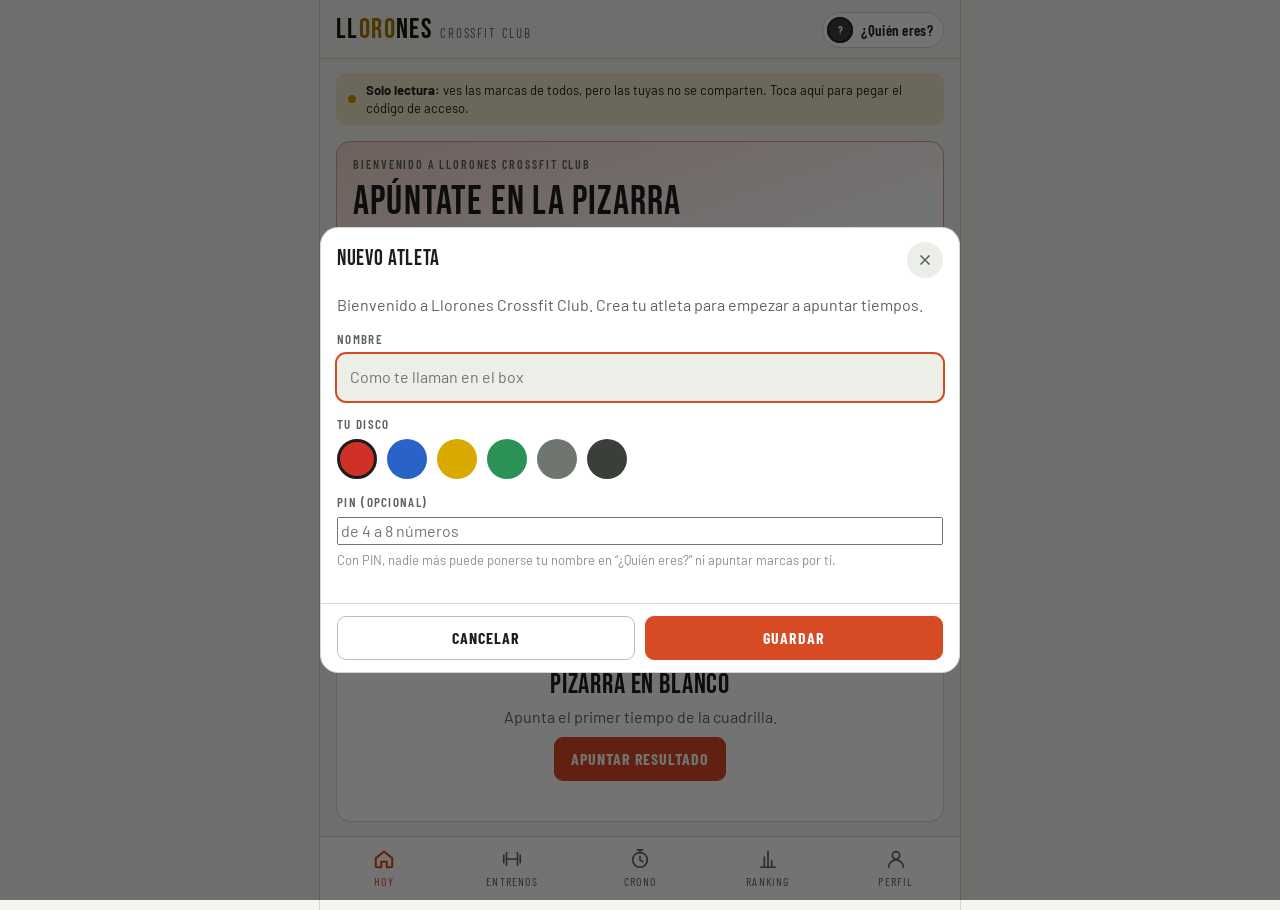
==== index.html @ b1474d14 "v1.11.6: botones Hoy / Ayer al apuntar, el escalado no supera al peor Rx, semana activa en el mes de" ====
<!doctype html>
<html lang="es">
<head>
<meta charset="utf-8">
<meta name="viewport" content="width=device-width, initial-scale=1, viewport-fit=cover">
<meta name="theme-color" content="#131512">
<meta name="apple-mobile-web-app-capable" content="yes">
<meta name="apple-mobile-web-app-status-bar-style" content="black-translucent">
<meta name="apple-mobile-web-app-title" content="Llorones">
<meta name="description" content="Llorones Crossfit Club: tiempos, entrenos, cronómetro, Hero WODs y clasificación de la cuadrilla">
<title>Llorones Crossfit Club</title>
<link rel="preconnect" href="https://fonts.googleapis.com">
<link rel="preconnect" href="https://fonts.gstatic.com" crossorigin>
<link rel="stylesheet" href="https://fonts.googleapis.com/css2?family=Bebas+Neue&family=Barlow:wght@400;500;600;700&family=Barlow+Condensed:wght@500;600;700&display=swap">
<style>
/* ============================================================
   Llorones Crossfit Club — estilos
   Dark-first (suelo de goma + tiza), tema claro "pizarra blanca".
   ============================================================ */
:root {
  /* tema claro: pizarra blanca */
  --bg: #f4f5f1;
  --bg-deep: #e9ebe5;
  --surface: #ffffff;
  --surface-2: #eceee8;
  --surface-3: #e1e4dc;
  --cuerpo-base: #cfd3cb;
  --cuerpo-linea: #f7f8f5;
  --line: #d3d7cc;
  --line-strong: #b9bfb1;
  --text: #1b1e1b;
  --muted: #5d645c;
  --faint: #8a9188;
  --accent: #d64a24;
  --accent-strong: #b93b18;
  --accent-soft: rgba(214, 74, 36, 0.12);
  --accent-ink: #ffffff;
  --plate-red: #cf3126;
  --plate-blue: #2a63c8;
  --plate-yellow: #d9a900;
  --plate-green: #2b9256;
  --plate-white: #6f7670;
  --ok: #2b9256;
  --warn: #c99700;
  --bad: #cf3126;
  --shadow: 0 10px 30px rgba(20, 24, 20, 0.12);
  --shadow-sm: 0 2px 8px rgba(20, 24, 20, 0.08);
  --radius: 14px;
  --radius-sm: 9px;
  --font-display: "Bebas Neue", "Oswald", "Arial Narrow", Impact, sans-serif;
  --font-body: "Barlow", "Segoe UI", Roboto, Helvetica, Arial, sans-serif;
  --font-cond: "Barlow Condensed", "Barlow", "Arial Narrow", sans-serif;
  --wordmark: #14170f;
  --oro: #a37800;
  --pos1: #a37800;
  --pos2: #767d75;
  --pos3: #97561d;
  --tab-h: 64px;
  color-scheme: light;
}
@media (prefers-color-scheme: dark) {
  :root:not([data-theme="light"]) {
    --bg: #131512;
    --bg-deep: #0d0f0d;
    --surface: #1c1f1b;
    --surface-2: #252924;
    --surface-3: #2f342d;
  --cuerpo-base: #414541;
  --cuerpo-linea: #171917;
    --line: #333830;
    --line-strong: #4a5147;
    --text: #efebe0;
    --muted: #a7a698;
    --faint: #767a6f;
    --accent: #e4572e;
    --accent-strong: #ff6a3d;
    --accent-soft: rgba(228, 87, 46, 0.18);
    --accent-ink: #fff7f2;
    --plate-red: #e0392d;
    --plate-blue: #3d7be0;
    --plate-yellow: #f0be2a;
    --plate-green: #37b169;
    --plate-white: #d8d6cc;
    --ok: #3fbd72;
    --warn: #f0be2a;
    --bad: #f04a3e;
    --shadow: 0 14px 40px rgba(0, 0, 0, 0.45);
    --shadow-sm: 0 2px 10px rgba(0, 0, 0, 0.35);
    --wordmark: #ffffff;
    --oro: #f5c542;
    --pos1: #f5c542;
    --pos2: #c6cac3;
    --pos3: #d08a45;
    color-scheme: dark;
  }
}
:root[data-theme="dark"] {
  --bg: #131512;
  --bg-deep: #0d0f0d;
  --surface: #1c1f1b;
  --surface-2: #252924;
  --surface-3: #2f342d;
  --cuerpo-base: #414541;
  --cuerpo-linea: #171917;
  --line: #333830;
  --line-strong: #4a5147;
  --text: #efebe0;
  --muted: #a7a698;
  --faint: #767a6f;
  --accent: #e4572e;
  --accent-strong: #ff6a3d;
  --accent-soft: rgba(228, 87, 46, 0.18);
  --accent-ink: #fff7f2;
  --plate-red: #e0392d;
  --plate-blue: #3d7be0;
  --plate-yellow: #f0be2a;
  --plate-green: #37b169;
  --plate-white: #d8d6cc;
  --ok: #3fbd72;
  --warn: #f0be2a;
  --bad: #f04a3e;
  --shadow: 0 14px 40px rgba(0, 0, 0, 0.45);
  --shadow-sm: 0 2px 10px rgba(0, 0, 0, 0.35);
  --wordmark: #ffffff;
  --oro: #f5c542;
  --pos1: #f5c542;
  --pos2: #c6cac3;
  --pos3: #d08a45;
  color-scheme: dark;
}

* { box-sizing: border-box; }
[hidden] { display: none !important; }
html { -webkit-text-size-adjust: 100%; }
body {
  margin: 0;
  touch-action: manipulation;      /* sin zoom por doble toque; el pellizco sigue funcionando */
  background: var(--bg);
  color: var(--text);
  font-family: var(--font-body);
  font-size: 16px;
  line-height: 1.4;
  min-height: 100vh;
  -webkit-font-smoothing: antialiased;
}
body::before {
  /* textura sutil de suelo de goma */
  content: "";
  position: fixed;
  inset: 0;
  pointer-events: none;
  background-image: radial-gradient(rgba(255,255,255,0.025) 1px, transparent 1px);
  background-size: 6px 6px;
  z-index: 0;
}
button, input, select, textarea { font: inherit; color: inherit; touch-action: manipulation; }
button { cursor: pointer; }
a { color: var(--accent-strong); }
h1, h2, h3, h4 { margin: 0; font-weight: 600; text-wrap: balance; }
p { margin: 0; }
ul { margin: 0; padding: 0; list-style: none; }
:focus-visible { outline: 2px solid var(--accent); outline-offset: 2px; }
.sr-only { position: absolute; width: 1px; height: 1px; overflow: hidden; clip: rect(0 0 0 0); white-space: nowrap; }

/* ---------- shell ---------- */
.app {
  position: relative;
  z-index: 1;
  max-width: 640px;
  margin: 0 auto;
  min-height: 100vh;
  display: flex;
  flex-direction: column;
}
@media (min-width: 700px) {
  .app { box-shadow: 0 0 0 1px var(--line); background: var(--bg); }
}
.topbar {
  position: sticky;
  top: 0;
  z-index: 20;
  display: flex;
  align-items: center;
  justify-content: space-between;
  gap: 12px;
  padding: calc(12px + env(safe-area-inset-top)) 16px 10px;   /* en el iPhone, por debajo de la hora y la batería */
  background: color-mix(in srgb, var(--bg) 88%, transparent);
  backdrop-filter: blur(12px);
  -webkit-backdrop-filter: blur(12px);
  border-bottom: 1px solid var(--line);
}
.brand {
  display: flex;
  align-items: baseline;
  gap: 8px;
}
.brand .wordmark {
  font-family: var(--font-display);
  font-size: 28px;
  letter-spacing: 0.05em;
  line-height: 1;
  color: var(--wordmark);
}
.brand .wordmark em { font-style: normal; color: var(--oro); }
.brand .crew {
  font-family: var(--font-cond);
  font-size: 13px;
  text-transform: uppercase;
  letter-spacing: 0.14em;
  color: var(--muted);
}
.me-chip {
  display: inline-flex;
  align-items: center;
  gap: 8px;
  padding: 4px 10px 4px 4px;
  border: 1px solid var(--line);
  border-radius: 999px;
  background: var(--surface);
  max-width: 50%;
  color: var(--text);
}
.me-chip .name {
  font-family: var(--font-cond);
  font-weight: 600;
  font-size: 15px;
  letter-spacing: 0.02em;
  overflow: hidden;
  text-overflow: ellipsis;
  white-space: nowrap;
}
main {
  flex: 1;
  padding: 14px 16px calc(var(--tab-h) + 24px);
}
.view { display: flex; flex-direction: column; gap: 16px; }

.tabbar {
  position: fixed;
  left: 0; right: 0; bottom: 0;
  z-index: 30;
  display: grid;
  grid-template-columns: repeat(5, 1fr);
  max-width: 640px;
  margin: 0 auto;
  height: var(--tab-h);
  background: color-mix(in srgb, var(--surface) 94%, transparent);
  backdrop-filter: blur(14px);
  -webkit-backdrop-filter: blur(14px);
  border-top: 1px solid var(--line);
  padding-bottom: env(safe-area-inset-bottom);
}
.tab {
  display: flex;
  flex-direction: column;
  align-items: center;
  justify-content: center;
  gap: 3px;
  background: none;
  border: 0;
  color: var(--muted);
  font-family: var(--font-cond);
  font-size: 12px;
  text-transform: uppercase;
  letter-spacing: 0.1em;
  padding: 6px 2px;
}
.tab svg { width: 22px; height: 22px; stroke: currentColor; fill: none; stroke-width: 1.8; stroke-linecap: round; stroke-linejoin: round; }
.tab[aria-current="page"] { color: var(--accent); }
.tab[aria-current="page"] svg { stroke-width: 2.2; }

/* ---------- typographic bits ---------- */
.h-display {
  font-family: var(--font-display);
  font-weight: 400;
  letter-spacing: 0.03em;
  line-height: 0.95;
}
.h1 { font-size: 40px; }
.h2 { font-size: 28px; }
.h3 { font-size: 22px; }
.eyebrow {
  font-family: var(--font-cond);
  font-size: 12px;
  font-weight: 600;
  text-transform: uppercase;
  letter-spacing: 0.16em;
  color: var(--muted);
}
.section-head {
  display: flex;
  align-items: baseline;
  justify-content: space-between;
  gap: 12px;
}
.section-head .link {
  background: none;
  border: 0;
  color: var(--accent-strong);
  font-family: var(--font-cond);
  font-weight: 600;
  text-transform: uppercase;
  letter-spacing: 0.08em;
  font-size: 13px;
  padding: 0;
}
.muted { color: var(--muted); }
.faint { color: var(--faint); }
.small { font-size: 13px; }
.num { font-family: var(--font-cond); font-variant-numeric: tabular-nums; font-weight: 600; }
.mono-num { font-variant-numeric: tabular-nums; }

/* ---------- cards & lists ---------- */
.card {
  background: var(--surface);
  border: 1px solid var(--line);
  border-radius: var(--radius);
  padding: 14px 16px;
  display: flex;
  flex-direction: column;
  gap: 10px;
}
.card.flat { background: transparent; }
.list {
  display: flex;
  flex-direction: column;
  border: 1px solid var(--line);
  border-radius: var(--radius);
  overflow: hidden;
  background: var(--surface);
}
.list > li + li { border-top: 1px solid var(--line); }
.row {
  display: grid;
  grid-template-columns: auto 1fr auto;
  align-items: center;
  gap: 12px;
  padding: 12px 14px;
  width: 100%;
  text-align: left;
  background: none;
  border: 0;
  color: inherit;
}
.row:active, .row.pressable:hover { background: var(--surface-2); }
.row .title { font-weight: 600; font-size: 16px; line-height: 1.2; }
.row .sub { color: var(--muted); font-size: 13px; margin-top: 2px; overflow: hidden; text-overflow: ellipsis; white-space: nowrap; }
.row .title, .row .sub { display: block; }                 /* nombre arriba, detalle debajo */
.row > span:nth-child(2) { min-width: 0; }                 /* y el detalle se recorta con … en vez de salirse */
.row .right { text-align: right; display: flex; flex-direction: column; align-items: flex-end; gap: 2px; }
.row .chev { color: var(--faint); }

/* ---------- avatars (colores de discos) ---------- */
.avatar {
  --c: var(--plate-red);
  width: 34px; height: 34px;
  border-radius: 50%;
  display: inline-grid;
  place-items: center;
  font-family: var(--font-cond);
  font-weight: 700;
  font-size: 14px;
  letter-spacing: 0.02em;
  color: #fff;
  background: var(--c);
  box-shadow: inset 0 0 0 2px color-mix(in srgb, var(--c) 62%, black);
  flex: none;
}
.avatar.sm { width: 26px; height: 26px; font-size: 11px; }
.avatar.lg { width: 56px; height: 56px; font-size: 22px; }
.avatar[data-color="red"] { --c: var(--plate-red); }
.avatar[data-color="blue"] { --c: var(--plate-blue); }
.avatar[data-color="yellow"] { --c: var(--plate-yellow); color: #1b1e1b; }
.avatar[data-color="green"] { --c: var(--plate-green); }
.avatar[data-color="white"] { --c: var(--plate-white); color: #1b1e1b; }
.avatar[data-color="black"] { --c: #3a3f39; }

/* ---------- badges ---------- */
.badge {
  display: inline-flex;
  align-items: center;
  gap: 4px;
  padding: 2px 8px;
  border-radius: 6px;
  font-family: var(--font-cond);
  font-size: 12px;
  font-weight: 700;
  text-transform: uppercase;
  letter-spacing: 0.08em;
  line-height: 1.5;
  background: var(--surface-3);
  color: var(--muted);
  white-space: nowrap;
}
.badge.hero { background: color-mix(in srgb, var(--plate-red) 18%, transparent); color: var(--plate-red); }
.badge.girl { background: color-mix(in srgb, var(--plate-blue) 18%, transparent); color: var(--plate-blue); }
.badge.prueba { background: color-mix(in srgb, var(--oro) 22%, transparent); color: var(--oro); }
.badge.custom { background: color-mix(in srgb, var(--plate-yellow) 22%, transparent); color: color-mix(in srgb, var(--plate-yellow) 70%, var(--text)); }
.badge.rx { background: var(--accent); color: var(--accent-ink); }
.badge.pr { background: color-mix(in srgb, var(--ok) 20%, transparent); color: var(--ok); }
.badge.admin { background: color-mix(in srgb, var(--plate-blue) 20%, transparent); color: var(--plate-blue); }
.badge.nocuenta { background: color-mix(in srgb, var(--warn) 22%, transparent); color: color-mix(in srgb, var(--warn) 78%, var(--text)); }
.badge.today { background: var(--accent-soft); color: var(--accent-strong); }
.badge.type { background: var(--surface-3); color: var(--text); }

/* ---------- buttons ---------- */
.btn {
  display: inline-flex;
  align-items: center;
  justify-content: center;
  gap: 8px;
  padding: 11px 16px;
  border-radius: var(--radius-sm);
  border: 1px solid var(--line-strong);
  background: var(--surface);
  color: var(--text);
  font-family: var(--font-cond);
  font-weight: 700;
  font-size: 16px;
  letter-spacing: 0.06em;
  text-transform: uppercase;
  line-height: 1;
  min-height: 44px;
  transition: transform 0.08s ease, background 0.12s ease;
}
.btn:active { transform: translateY(1px); }
.btn.primary { background: var(--accent); border-color: var(--accent); color: var(--accent-ink); }
.btn.primary:hover { background: var(--accent-strong); border-color: var(--accent-strong); }
.btn.ghost { background: transparent; }
.btn.danger { color: var(--bad); border-color: color-mix(in srgb, var(--bad) 50%, transparent); }
.btn.sm { min-height: 36px; padding: 7px 12px; font-size: 14px; }
.btn.block { width: 100%; }
.btn.big { min-height: 56px; font-size: 20px; }
.btn:disabled { opacity: 0.45; cursor: default; }
.btn svg { width: 18px; height: 18px; stroke: currentColor; fill: none; stroke-width: 2; stroke-linecap: round; stroke-linejoin: round; }
.btn-row { display: flex; gap: 10px; flex-wrap: wrap; }
.btn-row > .btn { flex: 1; }
.fab {
  position: fixed;
  right: max(16px, calc((100vw - 640px) / 2 + 16px));
  bottom: calc(var(--tab-h) + 16px + env(safe-area-inset-bottom));
  z-index: 25;
  width: 56px; height: 56px;
  border-radius: 50%;
  border: 0;
  background: var(--accent);
  color: var(--accent-ink);
  box-shadow: var(--shadow);
  display: grid;
  place-items: center;
}
.fab svg { width: 26px; height: 26px; stroke: currentColor; fill: none; stroke-width: 2.4; stroke-linecap: round; }

/* ---------- segmented / chips ---------- */
.segmented {
  display: grid;
  grid-auto-flow: column;
  grid-auto-columns: 1fr;
  background: var(--surface-2);
  border: 1px solid var(--line);
  border-radius: 10px;
  padding: 3px;
  gap: 3px;
}
.segmented button {
  border: 0;
  background: transparent;
  border-radius: 8px;
  padding: 8px 6px;
  font-family: var(--font-cond);
  font-weight: 600;
  font-size: 14px;
  text-transform: uppercase;
  letter-spacing: 0.08em;
  color: var(--muted);
  white-space: nowrap;
}
.segmented button[aria-pressed="true"] { background: var(--surface); color: var(--text); box-shadow: var(--shadow-sm); }
.chips { display: flex; gap: 8px; flex-wrap: wrap; }
.chip {
  border: 1px solid var(--line-strong);
  background: var(--surface);
  color: var(--text);
  border-radius: 999px;
  padding: 6px 12px;
  font-family: var(--font-cond);
  font-weight: 600;
  font-size: 14px;
  letter-spacing: 0.03em;
}
.chip[aria-pressed="true"] { background: var(--text); color: var(--bg); border-color: var(--text); }

/* ---------- forms ---------- */
.field { display: flex; flex-direction: column; gap: 6px; }
.field > label, .field > .label { font-family: var(--font-cond); font-weight: 600; font-size: 13px; text-transform: uppercase; letter-spacing: 0.1em; color: var(--muted); }
.field .hint { font-size: 13px; color: var(--faint); }
input[type="text"], input[type="number"], input[type="date"], input[type="search"], select, textarea {
  width: 100%;
  background: var(--surface-2);
  border: 1px solid var(--line);
  border-radius: var(--radius-sm);
  padding: 11px 12px;
  min-height: 44px;
  color: var(--text);
}
input:focus, select:focus, textarea:focus { outline: 2px solid var(--accent); outline-offset: 0; border-color: transparent; }
textarea { min-height: 120px; resize: vertical; line-height: 1.45; }
.inline-fields { display: grid; grid-template-columns: 1fr 1fr; gap: 10px; }
.inline-fields.three { grid-template-columns: 1fr 1fr 1fr; }
.time-input { display: grid; grid-template-columns: 1fr auto 1fr; gap: 6px; align-items: center; }
.time-input .colon { font-family: var(--font-display); font-size: 28px; color: var(--muted); }
.time-input input { text-align: center; font-family: var(--font-cond); font-size: 24px; font-weight: 600; }
.check {
  display: flex; align-items: center; gap: 10px;
  padding: 10px 12px; border: 1px solid var(--line); border-radius: var(--radius-sm); background: var(--surface-2);
}
.check input { width: 20px; height: 20px; accent-color: var(--accent); }
.search { position: relative; }
.search input { padding-left: 38px; }
.search svg { position: absolute; left: 12px; top: 50%; transform: translateY(-50%); width: 18px; height: 18px; stroke: var(--faint); fill: none; stroke-width: 2; }
.form-error { color: var(--bad); font-size: 14px; }
.form-error button.link { background: none; border: 0; padding: 0 0 0 4px; color: var(--accent-strong); font: inherit; text-decoration: underline; }

/* ---------- sheet (modal inferior) ---------- */
.sheet-backdrop {
  position: fixed; inset: 0; z-index: 40;
  background: rgba(0,0,0,0.55);
  display: flex; align-items: flex-end; justify-content: center;
}
.sheet {
  width: 100%; max-width: 640px;
  max-height: calc(92vh - env(safe-area-inset-top));
  background: var(--surface);
  border-radius: 18px 18px 0 0;
  border: 1px solid var(--line);
  border-bottom: 0;
  display: flex; flex-direction: column;
  animation: sheet-in 0.22s ease-out;
}
@media (min-width: 700px) {
  .sheet-backdrop { align-items: center; }
  .sheet { border-radius: 18px; border-bottom: 1px solid var(--line); max-height: 88vh; }
}
@keyframes sheet-in { from { transform: translateY(24px); opacity: 0; } to { transform: none; opacity: 1; } }
.sheet-head { display: flex; align-items: center; justify-content: space-between; gap: 12px; padding: 14px 16px 8px; }
.sheet-head .close { background: var(--surface-2); border: 0; border-radius: 50%; width: 36px; height: 36px; display: grid; place-items: center; color: var(--muted); }
.sheet-head .close svg { width: 18px; height: 18px; stroke: currentColor; stroke-width: 2.2; fill: none; }
.sheet-body { padding: 8px 16px 20px; overflow-y: auto; display: flex; flex-direction: column; gap: 14px; }
.sheet-foot { padding: 12px 16px calc(12px + env(safe-area-inset-bottom)); border-top: 1px solid var(--line); display: flex; gap: 10px; }
.sheet-foot .btn { flex: 1; }

/* ---------- toast ---------- */
.toast {
  position: fixed; left: 50%; bottom: calc(var(--tab-h) + 20px); transform: translateX(-50%);
  z-index: 60;
  background: var(--text); color: var(--bg);
  padding: 10px 16px; border-radius: 999px;
  font-family: var(--font-cond); font-weight: 600; font-size: 15px; letter-spacing: 0.03em;
  box-shadow: var(--shadow);
  animation: toast-in 0.2s ease-out;
  max-width: calc(100% - 32px);
}
.toast.bad { background: var(--bad); color: #fff; }
@keyframes toast-in { from { transform: translate(-50%, 8px); opacity: 0; } to { transform: translate(-50%, 0); opacity: 1; } }

/* ---------- banner de modo ---------- */
.banner {
  display: flex; align-items: center; gap: 10px;
  padding: 8px 12px; border-radius: var(--radius-sm);
  background: color-mix(in srgb, var(--warn) 16%, transparent);
  color: var(--text); font-size: 13px;
}
.banner .dot { width: 8px; height: 8px; border-radius: 50%; background: var(--warn); flex: none; }
.banner.live { background: color-mix(in srgb, var(--ok) 14%, transparent); }
.banner.live .dot { background: var(--ok); }

/* ---------- home ---------- */
.hero-wod {
  background: linear-gradient(160deg, color-mix(in srgb, var(--accent) 22%, var(--surface)), var(--surface) 70%);
  border: 1px solid color-mix(in srgb, var(--accent) 40%, var(--line));
}
.stat-strip { display: grid; grid-template-columns: repeat(3, 1fr); gap: 10px; }
.stat {
  background: var(--surface); border: 1px solid var(--line); border-radius: var(--radius-sm);
  padding: 10px 12px; display: flex; flex-direction: column; gap: 2px;
}
.stat .v { font-family: var(--font-display); font-size: 30px; line-height: 1; letter-spacing: 0.02em; }
.stat .l { font-family: var(--font-cond); font-size: 12px; text-transform: uppercase; letter-spacing: 0.12em; color: var(--muted); }
.feed-item { display: grid; grid-template-columns: auto 1fr auto; gap: 12px; align-items: center; padding: 10px 14px; }
.feed-item .what { font-size: 15px; }
.feed-item .what b { font-weight: 600; }
.feed-item .when { color: var(--faint); font-size: 12px; }
.feed-item .score { font-family: var(--font-cond); font-weight: 700; font-size: 18px; font-variant-numeric: tabular-nums; }

/* ---------- workouts ---------- */
.wod-desc {
  white-space: pre-line;
  line-height: 1.5;
  font-size: 16px;
}
.wod-desc .head { font-weight: 700; }
.loads { display: grid; grid-template-columns: auto 1fr; gap: 4px 10px; font-size: 14px; }
.loads .sym { font-weight: 700; color: var(--muted); }
.tribute {
  border-left: 3px solid var(--plate-red);
  padding: 4px 0 4px 12px;
  color: var(--muted);
  font-size: 14px;
  line-height: 1.45;
}
.meta-line { display: flex; flex-wrap: wrap; gap: 6px 10px; align-items: center; color: var(--muted); font-size: 13px; }
.wod-lb li { display: grid; grid-template-columns: 26px auto 1fr auto auto; gap: 10px; align-items: center; padding: 8px 12px; }
.wod-lb .pos { font-family: var(--font-display); font-size: 20px; color: var(--muted); }
.wod-lb .pos.p1 { color: var(--pos1); }
.wod-lb .pos.p2 { color: var(--pos2); }
.wod-lb .pos.p3 { color: var(--pos3); }
.wod-lb .pos.hecho { display: flex; color: var(--accent); }
.wod-lb .pos.hecho svg { width: 22px; height: 22px; stroke: currentColor; fill: none; stroke-width: 2.6; stroke-linecap: round; stroke-linejoin: round; }
.wod-lb .right { display: flex; flex-direction: column; align-items: flex-end; gap: 3px; }
.wod-lb .s { font-family: var(--font-cond); font-weight: 700; font-size: 18px; font-variant-numeric: tabular-nums; text-align: right; }
.nw { white-space: nowrap; }

/* ---------- ranking ---------- */
.podium {
  display: grid; grid-template-columns: 1fr 1.15fr 1fr; gap: 8px; align-items: end;
}
.podium .slot {
  background: var(--surface); border: 1px solid var(--line); border-radius: var(--radius);
  padding: 12px 8px 10px; display: flex; flex-direction: column; align-items: center; gap: 6px; text-align: center;
  position: relative; overflow: hidden;
}
.podium .slot::after {
  content: ""; position: absolute; left: 0; right: 0; bottom: 0; height: 5px; background: var(--slot-c);
}
.podium .slot.p1 { --slot-c: var(--pos1); padding-top: 18px; }
.podium .slot.p2 { --slot-c: var(--pos2); }
.podium .slot.p3 { --slot-c: var(--pos3); }
.podium .slot .pos { color: var(--slot-c); }
.podium .slot .pts { font-family: var(--font-display); font-size: 30px; line-height: 1; }
.podium .slot .nm { font-family: var(--font-cond); font-weight: 600; font-size: 15px; max-width: 100%; overflow: hidden; text-overflow: ellipsis; white-space: nowrap; }
.podium .slot .pos { font-family: var(--font-cond); font-size: 12px; text-transform: uppercase; letter-spacing: 0.14em; color: var(--muted); }
.lb-row { display: grid; grid-template-columns: 30px auto 1fr auto; gap: 10px; align-items: center; padding: 10px 12px; width: 100%; text-align: left; background: none; border: 0; color: inherit; }
.lb-row .pos { font-family: var(--font-display); font-size: 22px; color: var(--muted); }
.lb-row .pts { font-family: var(--font-display); font-size: 26px; line-height: 1; letter-spacing: 0.02em; }
.lb-row .pts small { font-family: var(--font-cond); font-size: 12px; letter-spacing: 0.1em; color: var(--muted); margin-left: 3px; }
.lb-row.me { background: var(--accent-soft); }
.breakdown { display: grid; grid-template-columns: 1fr auto; gap: 6px 12px; font-size: 14px; padding: 4px 12px 12px 52px; color: var(--muted); }
.breakdown b { color: var(--text); font-family: var(--font-cond); font-variant-numeric: tabular-nums; font-size: 15px; }
.rules { display: grid; grid-template-columns: 1fr auto; gap: 6px 12px; font-size: 14px; }
.rules b { font-family: var(--font-cond); font-variant-numeric: tabular-nums; }
details > summary { cursor: pointer; list-style: none; display: flex; align-items: center; justify-content: space-between; }
details > summary::-webkit-details-marker { display: none; }
details > summary::after { content: "+"; font-family: var(--font-display); font-size: 22px; color: var(--muted); }
details[open] > summary::after { content: "–"; }

/* ---------- timer ---------- */
.timer {
  display: flex; flex-direction: column; gap: 14px;
  min-height: calc(100vh - 150px);
}
.timer-config { display: flex; flex-direction: column; gap: 12px; }
.timer-stage {
  flex: 1;
  border-radius: var(--radius);
  background: var(--bg-deep);
  border: 1px solid var(--line);
  display: flex; flex-direction: column; align-items: center; justify-content: center;
  gap: 6px;
  padding: 22px 12px;
  text-align: center;
  position: relative;
  overflow: hidden;
  transition: background 0.2s ease, border-color 0.2s ease;
}
.timer-stage.work { background: color-mix(in srgb, var(--ok) 16%, var(--bg-deep)); border-color: color-mix(in srgb, var(--ok) 50%, var(--line)); }
.timer-stage.rest { background: color-mix(in srgb, var(--plate-blue) 16%, var(--bg-deep)); border-color: color-mix(in srgb, var(--plate-blue) 50%, var(--line)); }
.timer-stage.prep { background: color-mix(in srgb, var(--warn) 14%, var(--bg-deep)); border-color: color-mix(in srgb, var(--warn) 50%, var(--line)); }
.timer-stage.done { background: color-mix(in srgb, var(--accent) 16%, var(--bg-deep)); border-color: color-mix(in srgb, var(--accent) 50%, var(--line)); }
.timer-stage .state { font-family: var(--font-cond); font-size: 16px; font-weight: 700; text-transform: uppercase; letter-spacing: 0.22em; color: var(--muted); }
.timer-stage .clock {
  font-family: var(--font-display);
  font-size: clamp(88px, 28vw, 168px);
  line-height: 0.9;
  letter-spacing: 0.02em;
  font-variant-numeric: tabular-nums;
}
.timer-stage .clock.small { font-size: clamp(64px, 20vw, 120px); }
.timer-stage .sub { font-family: var(--font-cond); font-size: 20px; font-weight: 600; color: var(--muted); font-variant-numeric: tabular-nums; }
.timer-stage .wod-name { font-family: var(--font-cond); font-size: 15px; text-transform: uppercase; letter-spacing: 0.14em; color: var(--accent-strong); }
.timer-controls { display: grid; grid-template-columns: 1fr 1fr; gap: 10px; }
.timer-controls .btn.big { min-height: 64px; }
.timer-controls .full { grid-column: 1 / -1; }
.round-counter {
  display: grid; grid-template-columns: auto 1fr auto; gap: 10px; align-items: center;
  background: var(--surface); border: 1px solid var(--line); border-radius: var(--radius-sm); padding: 8px 10px;
}
.round-counter > span:first-child { display: flex; flex-direction: column; align-items: center; }
.round-counter .val { font-family: var(--font-display); font-size: 34px; line-height: 1; text-align: center; }
.round-counter .lbl { font-family: var(--font-cond); font-size: 12px; letter-spacing: 0.14em; text-transform: uppercase; color: var(--muted); text-align: center; }
.laps { display: flex; flex-wrap: wrap; gap: 6px; }
.laps span { font-family: var(--font-cond); font-size: 13px; font-variant-numeric: tabular-nums; background: var(--surface-2); padding: 3px 8px; border-radius: 6px; color: var(--muted); }
.stepper { display: grid; grid-template-columns: 44px 1fr 44px; gap: 6px; align-items: center; }
.stepper button { min-height: 44px; border-radius: var(--radius-sm); border: 1px solid var(--line-strong); background: var(--surface); font-family: var(--font-display); font-size: 24px; }
.stepper input { text-align: center; font-family: var(--font-cond); font-size: 22px; font-weight: 600; }

/* ---------- cronómetro a pantalla completa ---------- */
.crono-capa {
  position: fixed;
  inset: 0;
  z-index: 60;
  background: var(--bg-deep);
  overflow: hidden;
}
.crono-giro {
  position: absolute;
  inset: 0;
  display: flex;
  flex-direction: column;
  gap: 6px;
  padding: 6px;
}
/* Con el móvil en vertical se gira todo sobre el centro de la pantalla, para
   verlo grande al ponerlo de lado. */
@media (orientation: portrait) {
  .crono-giro {
    inset: auto;
    top: 50%;
    left: 50%;
    width: 100vh;
    width: 100dvh;
    height: 100vw;
    transform: translate(-50%, -50%) rotate(90deg);
  }
}
.crono-capa .timer-stage {
  flex: 1;
  border-radius: var(--radius);
  position: relative;
  padding: 8px 10px;
  gap: 0;
  min-height: 0;
}
.crono-capa .timer-stage .state { font-size: 15px; letter-spacing: 0.2em; }
.crono-capa .timer-stage .sub { font-size: clamp(16px, 4vmin, 26px); }
.crono-capa .timer-stage .wod-name { font-size: 13px; }
/* El tamaño real lo calcula ajustaReloj(); esto es solo el punto de partida. */
.crono-capa .timer-stage .clock,
.crono-capa .timer-stage .clock.small { font-size: 30vh; line-height: 0.82; }
.crono-capa .timer-controls.barra {
  display: flex;
  gap: 6px;
  margin: 0;
  flex: none;
}
.crono-capa .timer-controls.barra .btn { flex: 1; min-height: 48px; font-size: 17px; padding: 8px 10px; }
.crono-salir {
  position: absolute;
  top: 8px; right: 8px;
  width: 40px; height: 40px;
  border: 0; border-radius: 50%;
  background: color-mix(in srgb, var(--surface) 70%, transparent);
  color: var(--muted);
  display: grid; place-items: center;
}
.crono-salir svg { width: 18px; height: 18px; stroke: currentColor; fill: none; stroke-width: 2.2; }

/* ---------- mis Rx ---------- */
.rx-list { display: flex; flex-direction: column; }
.rx-list li {
  display: grid;
  grid-template-columns: 1fr auto;
  align-items: center;
  gap: 12px;
  padding: 7px 0;
}
.rx-list li + li { border-top: 1px solid var(--line); }
.rx-list .nm { font-size: 15px; }
.rx-list .ctrl { display: flex; align-items: center; gap: 6px; }
.rx-list input[type="number"] { width: 90px; min-height: 38px; text-align: right; font-variant-numeric: tabular-nums; }
.rx-list input[type="text"] { width: 160px; min-height: 38px; }
.rx-list select { min-height: 38px; width: 130px; }
.rx-list .ud { font-family: var(--font-cond); font-size: 13px; color: var(--muted); width: 22px; }
.rx-chips { display: flex; flex-wrap: wrap; gap: 8px; }
.rx-chips li {
  display: flex; align-items: baseline; gap: 6px;
  border: 1px solid var(--line); border-radius: 999px;
  padding: 5px 12px; font-size: 14px; color: var(--muted);
}
.rx-chips li.puesto { border-color: color-mix(in srgb, var(--accent) 45%, var(--line)); color: var(--text); }
.rx-chips li b { font-family: var(--font-cond); font-weight: 700; color: var(--accent-strong); }
.rx-chips li:not(.puesto) b { color: var(--faint); }

/* ---------- perfil ---------- */
.profile-head { display: flex; align-items: center; gap: 14px; }
.profile-head .nm { font-family: var(--font-display); font-size: 34px; line-height: 1; letter-spacing: 0.02em; }
.color-picks { display: flex; gap: 10px; flex-wrap: wrap; }
.color-picks button { width: 40px; height: 40px; border-radius: 50%; border: 3px solid transparent; background: var(--c); }
.color-picks button[aria-pressed="true"] { border-color: var(--text); }
.athlete-grid { display: grid; grid-template-columns: repeat(auto-fill, minmax(140px, 1fr)); gap: 10px; }
.athlete-card {
  display: flex; flex-direction: column; align-items: center; gap: 8px;
  padding: 14px 8px; background: var(--surface); border: 1px solid var(--line); border-radius: var(--radius);
  color: inherit; text-align: center;
}
.athlete-card .nm { font-family: var(--font-cond); font-weight: 600; font-size: 16px; }
.athlete-card[aria-pressed="true"] { border-color: var(--accent); box-shadow: 0 0 0 2px var(--accent-soft); }

/* ---------- empty ---------- */
.empty { text-align: center; padding: 26px 16px; color: var(--muted); display: flex; flex-direction: column; gap: 8px; align-items: center; }
.empty .h-display { color: var(--text); }

/* ---------- misc ---------- */
.divider { height: 1px; background: var(--line); }
.kv { display: flex; justify-content: space-between; gap: 12px; font-size: 14px; }
.history li { display: grid; grid-template-columns: 1fr auto auto; gap: 10px; align-items: center; padding: 8px 12px; }
.history .d { color: var(--muted); font-size: 13px; }
.history .s { font-family: var(--font-cond); font-weight: 700; font-size: 17px; font-variant-numeric: tabular-nums; }
.icon-btn { background: none; border: 0; color: var(--faint); padding: 6px; border-radius: 8px; display: grid; place-items: center; }
.icon-btn svg { width: 18px; height: 18px; stroke: currentColor; fill: none; stroke-width: 2; stroke-linecap: round; }
.icon-btn:hover { color: var(--bad); background: var(--surface-2); }

@media (prefers-reduced-motion: reduce) {
  .sheet, .toast { animation: none; }
  .btn { transition: none; }
}

/* ---------- constructor de entrenos (reps + movimiento + carga) ---------- */
.w-build { display: flex; flex-direction: column; gap: 14px; }
.w-build[hidden] { display: none; }
.mv-item { border: 1px solid var(--line); border-radius: var(--radius-sm); background: var(--surface-2); }
.mv-item + .mv-item { margin-top: 8px; }
.mv-item.abierta { border-color: var(--accent); }
.mv-row { display: grid; grid-template-columns: 84px minmax(0, 1fr) 62px 32px; gap: 6px; align-items: center; padding: 6px; }
.mv-row input { min-height: 40px; padding: 8px 10px; background: var(--surface); min-width: 0; }
.mv-row .cant { text-align: center; font-family: var(--font-cond); font-weight: 600; font-size: 17px; padding: 8px 4px; }
.mv-row .carga { font-size: 14px; padding: 8px; }
.mv-row .icon-btn { padding: 4px; }
/* cantidad + unidad: el número y, pegado, un desplegable nativo invisible encima de "reps ▾" */
.cant-ud { display: flex; align-items: stretch; min-width: 0; min-height: 40px; background: var(--surface); border: 1px solid var(--line); border-radius: var(--radius-sm); }
.cant-ud:focus-within { outline: 2px solid var(--accent); border-color: transparent; }
.mv-row .cant-ud .cant { flex: 1 1 auto; width: 0; min-height: 0; border: 0; background: transparent; padding: 8px 2px 8px 6px; text-align: right; }
.mv-row .cant-ud .cant:focus { outline: 0; }
.cant-ud .ud { position: relative; display: flex; align-items: center; gap: 3px; padding: 0 7px 0 3px; font-family: var(--font-cond); font-weight: 700; font-size: 13px; color: var(--accent); white-space: nowrap; }
.cant-ud .ud::after { content: ''; border: 4px solid transparent; border-top-color: currentColor; border-bottom-width: 0; opacity: 0.75; }
.cant-ud .ud-sel { position: absolute; z-index: 1; inset: 0; width: 100%; height: 100%; min-height: 0; padding: 0; border: 0; opacity: 0; cursor: pointer; font-size: 16px; }
.mv-row .cant-ud.es-max .cant { display: none; }
.cant-ud.es-max .ud { flex: 1 1 auto; justify-content: center; padding: 0 6px; }
.sin-marca { font-size: 14px; color: var(--muted); background: var(--surface-2); border: 1px dashed var(--line); border-radius: var(--radius-sm); padding: 10px 12px; margin: 0; }
.mv-list { max-height: 260px; overflow-y: auto; border-top: 1px solid var(--line); padding: 4px; -webkit-overflow-scrolling: touch; }
.mv-list[hidden] { display: none; }
.mv-group { font-family: var(--font-cond); font-size: 12px; text-transform: uppercase; letter-spacing: 0.1em; color: var(--faint); padding: 8px 8px 4px; }
.mv-opt { display: flex; justify-content: space-between; align-items: center; gap: 10px; width: 100%; text-align: left; padding: 10px; border: 0; background: none; border-radius: 8px; color: var(--text); font-size: 15px; }
.mv-opt:hover, .mv-opt:focus-visible { background: var(--surface-3); }
.mv-opt .cat { font-size: 12px; color: var(--faint); white-space: nowrap; }
.mv-opt.libre { color: var(--accent-strong); }
.field > .btn.sm { align-self: flex-start; }
.chip.sm { padding: 4px 10px; font-size: 13px; }
.w-preview { white-space: pre-line; font-size: 14px; line-height: 1.5; color: var(--muted); background: var(--surface-2); border: 1px solid var(--line); border-radius: var(--radius-sm); padding: 10px 12px; }
.w-preview .head { font-weight: 700; color: var(--text); }
.field > button.link { background: none; border: 0; padding: 2px 0; color: var(--accent-strong); font-size: 14px; text-align: left; text-decoration: underline; align-self: flex-start; }

/* ---------- Mis Rx al porcentaje ---------- */
.rx-pct { display: flex; flex-direction: column; gap: 8px; margin-top: 12px; }
.rx-pct .label { font-family: var(--font-cond); font-weight: 600; font-size: 13px; text-transform: uppercase; letter-spacing: 0.1em; color: var(--muted); }
.rx-pct .chips { align-items: center; }
.rx-pct .otro { display: inline-flex; align-items: center; gap: 4px; }
.rx-pct .otro input { width: 72px; min-height: 32px; padding: 4px 8px; text-align: center; }
.rx-pct .otro .ud { font-family: var(--font-cond); font-size: 13px; color: var(--muted); }
.rx-list .nm { display: flex; flex-direction: column; gap: 2px; }
.rx-list .pct { font-family: var(--font-cond); font-weight: 600; font-size: 13px; color: var(--accent-strong); }
.rx-list .pct:empty { display: none; }

/* ---------- músculos ---------- */
.cuerpo { display: flex; justify-content: center; gap: 12px; margin: 8px 0 4px; }
.cuerpo svg { width: 44%; max-width: 190px; height: auto; }
.cuerpo path { stroke: var(--cuerpo-linea); stroke-width: 2; stroke-linejoin: round; }
.cuerpo.tocable .musc { cursor: pointer; }
.leyenda { display: flex; justify-content: flex-end; flex-wrap: wrap; gap: 4px 10px; font-size: 12px; color: var(--faint); margin-top: 4px; }
.leyenda span { display: inline-flex; align-items: center; gap: 4px; }
.leyenda i { width: 12px; height: 12px; border-radius: 3px; display: inline-block; }
.musc-chips { display: flex; flex-wrap: wrap; gap: 8px; margin-top: 10px; }
.musc-chips li { border: 1px solid var(--line); border-radius: 999px; padding: 5px 12px; font-size: 14px; color: var(--muted); cursor: pointer; }
.musc-chips li.principal { border-color: color-mix(in srgb, var(--ok) 55%, var(--line)); color: var(--text); font-weight: 600; }
.musc-chips li.sin { color: color-mix(in srgb, var(--warn) 80%, var(--text)); border-color: color-mix(in srgb, var(--warn) 40%, var(--line)); }
.musc-list { display: flex; flex-direction: column; margin-top: 6px; }
.musc-list li { display: grid; grid-template-columns: 1fr 110px 56px; align-items: center; gap: 10px; padding: 8px 0; border-top: 1px solid var(--line); font-size: 15px; cursor: pointer; }
.musc-list li:first-child { border-top: 0; }
.musc-list .bar { height: 8px; border-radius: 999px; background: var(--surface-3); overflow: hidden; }
.musc-list .bar i { display: block; height: 100%; background: var(--ok); border-radius: 999px; }
.musc-list b { text-align: right; font-family: var(--font-cond); font-weight: 600; white-space: nowrap; }
.musc-list.fatiga li { grid-template-columns: 1fr 14px auto; }
.musc-list.fatiga li > i { width: 12px; height: 12px; border-radius: 3px; }
.musc-movs { display: flex; flex-direction: column; }
.musc-movs li { display: flex; justify-content: space-between; gap: 10px; padding: 9px 0; border-top: 1px solid var(--line); font-size: 15px; }
.musc-movs li:first-child { border-top: 0; }
.musc-movs li span { color: var(--muted); font-size: 13px; white-space: nowrap; }
.segmented.sm button { padding: 6px 4px; font-size: 13px; }

/* ---------- editar / borrar marcas ---------- */
.acciones { display: inline-flex; gap: 2px; }
.feed-li { display: grid; grid-template-columns: 1fr auto; align-items: center; }
.feed-li > .icon-btn { margin-right: 8px; }

/* ---------- entrenos sugeridos ---------- */
.sug-dur { display: flex; flex-direction: column; gap: 6px; margin: 14px 0 6px; }
.sug-dur-cab { display: flex; justify-content: space-between; align-items: baseline; }
.sug-dur-cab .label { font-family: var(--font-cond); font-weight: 600; font-size: 13px; text-transform: uppercase; letter-spacing: 0.1em; color: var(--muted); }
.sug-dur output { font-family: var(--font-display); font-size: 34px; line-height: 1; color: var(--text); }
.sug-dur input[type="range"] { width: 100%; height: 32px; accent-color: var(--accent); margin: 0; }
.sug-marcas { display: flex; justify-content: space-between; font-family: var(--font-cond); font-size: 12px; color: var(--faint); padding: 0 2px; }
.sug-estado { display: flex; flex-direction: column; gap: 4px; margin-top: 8px; }
.sug-estado b { font-family: var(--font-cond); text-transform: uppercase; letter-spacing: 0.06em; font-size: 12px; color: var(--muted); margin-right: 4px; }
.sug-sec { display: flex; flex-direction: column; gap: 10px; }
.sug-card { display: flex; flex-direction: column; gap: 10px; }
.sug-card .wod-desc { font-size: 15px; }
.sug-chips { display: flex; flex-wrap: wrap; gap: 6px; margin: 4px 0 2px; }
.sug-chips span { border: 1px solid var(--line); border-radius: 999px; padding: 2px 9px; font-size: 12px; color: var(--muted); }
.sug-chips .listo { border-color: color-mix(in srgb, var(--ok) 55%, var(--line)); color: var(--text); }
.sug-chips .recuperando { border-color: color-mix(in srgb, #f5c518 60%, var(--line)); }
.sug-chips .fatigado { border-color: color-mix(in srgb, #ef4444 65%, var(--line)); color: color-mix(in srgb, #ef4444 70%, var(--text)); }
.sug-cat .row { align-items: start; }
.sug-cat .row > .badge { margin-top: 2px; }
.sug-cat .row > span:nth-child(2) { min-width: 0; }       /* que el texto se ajuste al ancho en vez de salirse */
.sug-cat .sub { display: block; }
.sug-cat .por-que { white-space: normal; }
.sug-cat .por-que { color: var(--faint); font-size: 12px; margin-top: 2px; }

/* ---------- aviso de versión nueva ---------- */
.aviso-version { margin-bottom: 14px; }
.aviso-version .btn { margin-left: auto; flex: none; }

/* ---------- cuatro pestañas en Entrenos ---------- */
.segmented.cuatro button { padding: 8px 2px; font-size: 13px; letter-spacing: 0.04em; }

</style>
</head>
<body>
<div class="app" id="app">
  <header class="topbar">
    <div class="brand">
      <span class="wordmark">Ll<em>oro</em>nes</span>
      <span class="crew" id="brand-crew">Cuadrilla</span>
    </div>
    <button class="me-chip" id="me-chip" data-action="pick-athlete" aria-label="Cambiar de atleta"></button>
  </header>
  <main id="main"></main>
  <nav class="tabbar" id="tabbar" aria-label="Secciones">
    <button class="tab" data-view="home"><svg viewBox="0 0 24 24"><path d="M3 11l9-7 9 7v9a1 1 0 0 1-1 1h-5v-6H9v6H4a1 1 0 0 1-1-1z"/></svg>Hoy</button>
    <button class="tab" data-view="wods"><svg viewBox="0 0 24 24"><path d="M6 5v14M18 5v14M3 8v8M21 8v8M6 12h12"/></svg>Entrenos</button>
    <button class="tab" data-view="timer"><svg viewBox="0 0 24 24"><circle cx="12" cy="13" r="8"/><path d="M12 9v4l3 2M9 2h6M12 2v3"/></svg>Crono</button>
    <button class="tab" data-view="ranking"><svg viewBox="0 0 24 24"><path d="M8 21V10M12 21V4M16 21v-7M4 21h16"/></svg>Ranking</button>
    <button class="tab" data-view="profile"><svg viewBox="0 0 24 24"><circle cx="12" cy="8" r="4"/><path d="M4 21a8 8 0 0 1 16 0"/></svg>Perfil</button>
  </nav>
</div>
<div id="sheet-root"></div>
<div id="toast-root"></div>
<script>
/* ============================================================
   Llorones Crossfit Club — la app de la cuadrilla
   Un solo archivo. Sin dependencias. Funciona en GitHub Pages.
   ============================================================ */
'use strict';

/* ------------------------------------------------------------
   NUBE: los datos de todos se guardan en data/sync.json, en la
   rama `data` de este mismo repositorio (igual que la app de
   nutrición). Leer es público; para escribir hace falta pegar en
   Perfil → Nube un código de acceso (token fine-grained de GitHub
   con permiso Contents: Read and write solo sobre este repo).
   Si GITHUB_SYNC es null la app funciona en modo local.
   ------------------------------------------------------------ */
const GITHUB_SYNC = { owner: 'alejandromartinherrer', repo: 'llorones-crossfit-club', branch: 'data', path: 'data/sync.json' };
const APP_VERSION = '1.11.6';
/* Quien montó el club manda desde el principio. Después puede nombrar a más
   admins desde Perfil, y eso queda guardado en el propio atleta. */
const ADMINS_INICIALES = ['mtr14k1bb9bg49'];
const APP_NAME = 'Llorones Crossfit Club';
const CREW_NAME = 'Crossfit Club';

/* Datos incrustados en el build */
const HEROES = [{"name":"Abbate","slug":"abbate","url":"https://www.crossfit.com/benchmark/abbate","prescription":["For time:","1-mile run","21 clean and jerks","800-meter run","21 clean and jerks","1-mile run"],"loadF":"105 lb","loadM":"155 lb","firstPosted":"March 26, 2011","honoree":"Sgt. Matthew T. Abbate, U.S. Marine Corps, 3rd Battalion, 5th Marine Regiment, 1st Marine Division, I Marine Expeditionary Force","tributeEs":"Honra al sargento del Cuerpo de Marines de EE. UU. Matthew T. Abbate, de 26 años y natural de Honolulu (Hawái), del 3.er Batallón del 5.º Regimiento de Marines (1.ª División de Marines), caído en operaciones de combate en la provincia de Helmand, Afganistán, el 2 de diciembre de 2010.","tributeEn":"Honors U.S. Marine Corps Sgt. Matthew T. Abbate, 26, of Honolulu, Hawaii, of the 3rd Battalion, 5th Marine Regiment, 1st Marine Division, who was killed during combat operations in Helmand Province, Afghanistan, on Dec. 2, 2010.","type":"fortime","scoreType":"time","durationMin":0,"timeCapMin":0,"partner":false},{"name":"Adambrown","slug":"adambrown","url":"https://www.crossfit.com/benchmark/adambrown","prescription":["2 rounds for time of:","24 deadlifts","24 box jumps","24 wall-ball shots","24 bench presses","24 box jumps","24 wall-ball shots","24 cleans"],"loadF":"95-lb deadlifts, 20-inch box, 14-lb ball to 9 feet, 135-lb bench press, 95-lb clean","loadM":"295-lb deadlifts, 24-inch box, 20-lb ball to 10 feet, 195-lb bench press, 145-lb cleans","firstPosted":"Aug. 10, 2010","honoree":"Chief Special Warfare Operator (SEAL) Adam Lee Brown, U.S. Navy","tributeEs":"Honra al jefe operador de guerra especial Adam Lee Brown, Navy SEAL de Hot Springs, Arkansas, muerto el 17 de marzo de 2010 en la provincia de Kunar, Afganistán, en un combate contra milicianos fuertemente armados.","tributeEn":"Honors U.S. Navy Chief Special Warfare Operator (SEAL) Adam Lee Brown, 36, of Hot Springs, Arkansas, who was killed on March 17, 2010, in Kunar Province, Afghanistan, in a battle against heavily armed militants.","type":"fortime","scoreType":"time","durationMin":0,"timeCapMin":0,"partner":false},{"name":"Adrian","slug":"adrian","url":"https://www.crossfit.com/benchmark/adrian","prescription":["7 rounds for time of:","3 forward rolls","5 wall climbs","7 toes-to-bars","9 box jumps"],"loadF":"24-inch box","loadM":"30-inch box","firstPosted":"Sept. 23, 2012","honoree":"Sgt. 1st Class Adrian Elizalde, U.S. Army, 2nd Battalion, 1st Special Forces Group (Airborne)","tributeEs":"Honra al sargento de primera clase del Ejército de EE. UU. Adrian Elizalde, del 2.º Batallón del 1.er Grupo de Fuerzas Especiales, fallecido en Bagdad (Irak) el 23 de agosto de 2007 por las heridas de un artefacto explosivo improvisado.","tributeEn":"Honors U.S. Army Sgt. 1st Class Adrian Elizalde of the 2nd Battalion, 1st Special Forces Group (Airborne), who died in Baghdad, Iraq, on Aug. 23, 2007, of wounds from an improvised explosive device.","type":"fortime","scoreType":"time","durationMin":0,"timeCapMin":0,"partner":false},{"name":"Alec","slug":"alec","url":"https://www.crossfit.com/benchmark/alec","prescription":["For time:","3 rounds of:","8 burpees","28 air squats","9 push-ups","Then,","Run 1,000 meters","25 over-the-shoulder sandbag cleans","Run 1,000 meters","Then,","5 rounds of:","10 deadlifts","14 box jumps","10 burpees"],"loadF":"75-lb sandbag, 155-lb deadlifts, 20-inch box","loadM":"100-lb sandbag, 225-lb deadlifts, 24-inch box","firstPosted":null,"honoree":"Lance Cpl. Alec E. Catherwood, 3rd Battalion, 5th Marines","tributeEs":"Honra al cabo de los Marines Alec Catherwood, del 3.er Batallón del 5.º Regimiento, caído el 14 de octubre de 2010 en Helmand (Afganistán).","tributeEn":"Honors Marine Lance Cpl. Alec E. Catherwood, 3rd Battalion, 5th Marine Regiment, killed on October 14, 2010, in Helmand Province, Afghanistan.","type":"fortime","scoreType":"time","durationMin":0,"timeCapMin":0,"partner":false},{"name":"Alexander","slug":"alexander","url":"https://www.crossfit.com/benchmark/alexander","prescription":["5 rounds for time of:","31 back squats","12 power cleans"],"loadF":"95-lb back squat, 125-lb power clean","loadM":"135-lb back squat, 185-lb power clean","firstPosted":"May 25, 2014","honoree":"Staff Sgt. Alexander G. Povilaitis, U.S. Army, 570th Sapper Company, 14th Engineer Battalion, 555th Engineer Brigade","tributeEs":"Honra al sargento del Ejército de EE. UU. Alexander G. Povilaitis, de la 570.ª Compañía de Zapadores del 14.º Batallón de Ingenieros, caído en combate el 31 de mayo de 2012 en la provincia de Kandahar, Afganistán, cuando un artefacto explosivo improvisado alcanzó su vehículo.","tributeEn":"Honors U.S. Army Staff Sgt. Alexander G. Povilaitis of the 570th Sapper Company, 14th Engineer Battalion, who was killed in action on May 31, 2012, in Kandahar Province, Afghanistan, when an improvised explosive device struck his vehicle.","type":"fortime","scoreType":"time","durationMin":0,"timeCapMin":0,"partner":false},{"name":"Andy","slug":"andy","url":"https://www.crossfit.com/benchmark/andy","prescription":["For time:","25 thrusters","50 box jumps","75 deadlifts","1.5-mile run","75 deadlifts","50 box jumps","25 thrusters","Wear a weight vest or body armor."],"loadF":"14-lb weight vest, 75-lb barbell, 20-inch box","loadM":"20-lb weight vest, 115-lb barbell, 24-inch box","firstPosted":"Sept. 26, 2017","honoree":"Sgt. 1st Class Andrew T. Weathers, U.S. Army, 2nd Battalion, 7th Special Forces Group","tributeEs":"Honra al sargento de primera clase del Ejército de EE. UU. Andrew T. Weathers, del 2.º Batallón del 7.º Grupo de Fuerzas Especiales, herido el 28 de septiembre de 2014 al repeler un ataque en la provincia de Helmand (Afganistán) y fallecido dos días después en el hospital de Landstuhl, Alemania.","tributeEn":"Honors U.S. Army Sgt. 1st Class Andrew T. Weathers of 2nd Battalion, 7th Special Forces Group, who was wounded on September 28, 2014, while repelling an attack in Helmand Province, Afghanistan, and died two days later at Landstuhl Regional Medical Center, Germany.","type":"fortime","scoreType":"time","durationMin":0,"timeCapMin":0,"partner":false},{"name":"Arnie","slug":"arnie","url":"https://www.crossfit.com/benchmark/arnie","prescription":["With a single kettlebell for time:","21 Turkish get-ups, right arm","50 kettlebell swings","21 overhead squats, left arm","50 kettlebell swings","21 overhead squats, right arm","50 kettlebell swings","21 Turkish get-ups, left arm"],"loadF":"53 lb","loadM":"70 lb","firstPosted":"May 29, 2010","honoree":"Firefighter Specialist Arnaldo \"Arnie\" Quinones, Los Angeles County Fire Department","tributeEs":"Honra al bombero especialista Arnaldo \"Arnie\" Quinones, del Cuerpo de Bomberos del Condado de Los Ángeles, fallecido el 30 de agosto de 2009 durante el incendio Station cuando su vehículo cayó por un barranco cerca de Palmdale, California.","tributeEn":"Honors Los Angeles County Firefighter Specialist Arnaldo \"Arnie\" Quinones, 34, who died in the line of duty on Aug. 30, 2009, during the Station Fire when his emergency-response vehicle went over the side of a road into a canyon near Palmdale, California.","type":"fortime","scoreType":"time","durationMin":0,"timeCapMin":0,"partner":false},{"name":"Artie","slug":"artie","url":"https://www.crossfit.com/benchmark/artie","prescription":["Complete as many rounds and reps as possible in 20 minutes of:","5 pull-ups","10 push-ups","15 squats","5 pull-ups","10 thrusters"],"loadF":"65 lb","loadM":"95 lb","firstPosted":"Oct. 23, 2016","honoree":"Officer Arthur \"Artie\" Lopez, Nassau County Police Department, Emergency Services Unit","tributeEs":"Honra al agente Arthur \"Artie\" Lopez, de la Unidad de Servicios de Emergencia de la Policía del condado de Nassau (Nueva York), caído en acto de servicio el 23 de octubre de 2012.","tributeEn":"Honors Officer Arthur \"Artie\" Lopez of the Nassau County Police Department's Emergency Services Unit in New York, who was killed in the line of duty on Oct. 23, 2012.","type":"amrap","scoreType":"rounds","durationMin":20,"timeCapMin":0,"partner":false},{"name":"Badger","slug":"badger","url":"https://www.crossfit.com/benchmark/badger","prescription":["3 rounds for time of:","30 squat cleans","30 pull-ups","Run 800 meters"],"loadF":"65 lb","loadM":"95 lb","firstPosted":"Dec. 19, 2007","honoree":"Chief Petty Officer Mark Carter, U.S. Navy SEAL","tributeEs":"Honra al suboficial mayor de la Armada estadounidense Mark Carter, Navy SEAL de 27 años natural de Fallbrook (California), caído en operaciones de combate en Irak el 11 de diciembre de 2007.","tributeEn":"Honors U.S. Navy Chief Petty Officer Mark Carter, a 27-year-old SEAL from Fallbrook, California, who was killed during combat operations in Iraq on Dec. 11, 2007.","type":"fortime","scoreType":"time","durationMin":0,"timeCapMin":0,"partner":false},{"name":"Barraza","slug":"barraza","url":"https://www.crossfit.com/benchmark/barraza","prescription":["Complete as many rounds and reps as possible in 18 minutes of:","Run 200 meters","9 deadlifts","6 burpee bar muscle-ups"],"loadF":"185 lb","loadM":"275 lb","firstPosted":"March 17, 2013","honoree":"Staff Sgt. Ricardo Barraza, U.S. Army, 2nd Battalion, 75th Ranger Regiment","tributeEs":"Honra al sargento primero del Ejército de EE. UU. Ricardo Barraza, del 2.º Batallón del 75.º Regimiento Ranger, caído el 18 de marzo de 2006 en Ar Ramadi, Irak, por fuego de armas ligeras durante operaciones de combate.","tributeEn":"Honors U.S. Army Staff Sgt. Ricardo Barraza of the 2nd Battalion, 75th Ranger Regiment, who was killed by small-arms fire during combat operations in Ar Ramadi, Iraq, on March 18, 2006.","type":"amrap","scoreType":"rounds","durationMin":18,"timeCapMin":0,"partner":false},{"name":"Bell","slug":"bell","url":"https://www.crossfit.com/benchmark/bell","prescription":["3 rounds for time of:","21 deadlifts","15 pull-ups","9 front squats"],"loadF":"125-lb barbell","loadM":"185-lb barbell","firstPosted":"July 4, 2014","honoree":"Senior Airman Bryan R. Bell, U.S. Air Force, 2nd Civil Engineer Squadron, Barksdale Air Force Base","tributeEs":"Honra al aviador sénior de la Fuerza Aérea de EE. UU. Bryan R. Bell, del 2.º Escuadrón de Ingenieros Civiles, fallecido el 5 de enero de 2012 en Camp Bastion, Afganistán, por las heridas sufridas cuando su vehículo pisó un artefacto explosivo improvisado.","tributeEn":"Honors U.S. Air Force Senior Airman Bryan R. Bell of the 2nd Civil Engineer Squadron, who died Jan. 5, 2012, at Camp Bastion, Afghanistan, from injuries sustained when his vehicle struck an improvised explosive device.","type":"fortime","scoreType":"time","durationMin":0,"timeCapMin":0,"partner":false},{"name":"Bert","slug":"bert","url":"https://www.crossfit.com/benchmark/bert","prescription":["For time:","50 burpees","400-meter run","100 push-ups","400-meter run","150 walking lunges","400-meter run","200 squats","400-meter run","150 walking lunges","400-meter run","100 push-ups","400-meter run","50 burpees"],"loadF":null,"loadM":null,"firstPosted":"Oct. 26, 2018","honoree":"Cpl. Albert Gettings, U.S. Marine Corps, 2nd Battalion, 6th Marine Regiment, 2nd Marine Division","tributeEs":"Honra al cabo de los Marines Albert Gettings, del 2.º Batallón del 6.º Regimiento de Marines, muerto el 5 de enero de 2009 en operaciones contra francotiradores en Faluya, Irak.","tributeEn":"Honors U.S. Marine Cpl. Albert Gettings of the 2nd Battalion, 6th Marine Regiment, killed on January 5, 2009, during counter-sniper operations in Fallujah, Iraq.","type":"fortime","scoreType":"time","durationMin":0,"timeCapMin":0,"partner":false},{"name":"Big Sexy","slug":"big-sexy","url":"https://www.crossfit.com/benchmark/big-sexy","prescription":["5 rounds for time of:","6 deadlifts","6 burpees","5 cleans","5 chest-to-bar pull-ups","4 thrusters","4 muscle-ups"],"loadF":"205-lb deadlift, 155-lb clean, 105-lb thruster","loadM":"315-lb deadlift, 225-lb clean, 155-lb thruster","firstPosted":"March 9, 2016","honoree":"Sgt. Lance \"Big Sexy\" McLean, Hood County Sheriff's Office SWAT Team, Texas","tributeEs":"Honra al sargento Lance \"Big Sexy\" McLean, de 38 años, miembro del equipo SWAT de la Oficina del Sheriff del condado de Hood (Texas), que murió el 29 de junio de 2013 por un disparo recibido en acto de servicio el día anterior.","tributeEn":"Honors Sgt. Lance \"Big Sexy\" McLean, 38, of the Hood County Sheriff's Office SWAT Team in Texas, who died on June 29, 2013, from a gunshot wound suffered in the line of duty the previous day.","type":"fortime","scoreType":"time","durationMin":0,"timeCapMin":0,"partner":false},{"name":"Blake","slug":"blake","url":"https://www.crossfit.com/benchmark/blake","prescription":["4 rounds for time of:","100-foot overhead walking lunge","30 box jumps","20 wall-ball shots","10 handstand push-ups"],"loadF":"25-lb plate, 20-inch box, 14-lb medicine ball to a 9-foot target","loadM":"45-lb plate, 24-inch box, 20-lb medicine ball to a 10-foot target","firstPosted":"Nov. 13, 2010","honoree":"Senior Chief Cryptologic Technician David Blake McLendon, U.S. Navy, Naval Special Warfare Group 2 Support Activity","tributeEs":"Honra al suboficial mayor David Blake McLendon, técnico criptológico de la Armada de EE. UU. adscrito al Naval Special Warfare Group 2, muerto el 21 de septiembre de 2010 en un accidente de helicóptero durante operaciones de combate en la provincia de Zabul, Afganistán.","tributeEn":"Honors U.S. Navy Senior Chief Cryptologic Technician David Blake McLendon of Naval Special Warfare Group 2 Support Activity, who was killed on Sept. 21, 2010, in a helicopter crash during combat operations in Zabul Province, Afghanistan.","type":"fortime","scoreType":"time","durationMin":0,"timeCapMin":0,"partner":false},{"name":"Bowen","slug":"bowen","url":"https://www.crossfit.com/benchmark/bowen","prescription":["3 rounds for time of:","800-meter run","7 deadlifts","10 burpee pull-ups","14 single-arm kettlebell thrusters, 7 each arm","20 box jumps"],"loadF":"185-lb barbell, 35-lb kettlebell, 20-inch box","loadM":"275-lb barbell, 53-lb kettlebell, 24-inch box","firstPosted":"March 8, 2015","honoree":"Capt. Jeffrey Bowen, Asheville Fire Department (Rescue 3), North Carolina","tributeEs":"Honra al capitán de bomberos Jeffrey Bowen, con 13 años de servicio en el Cuerpo de Bomberos de Asheville (Carolina del Norte) y destinado en Rescue 3, fallecido el 28 de julio de 2011 al combatir un incendio de cuatro alarmas en un edificio médico.","tributeEn":"Honors Capt. Jeffrey Bowen, a 13-year veteran of the Asheville Fire Department in North Carolina assigned to Rescue 3, who was fatally injured on July 28, 2011, while fighting a four-alarm fire in a medical building.","type":"fortime","scoreType":"time","durationMin":0,"timeCapMin":0,"partner":false},{"name":"Bradley","slug":"bradley","url":"https://www.crossfit.com/benchmark/bradley","prescription":["10 rounds for time of:","Sprint 100 meters","10 pull-ups","Sprint 100 meters","10 burpees","Rest 30 seconds"],"loadF":null,"loadM":null,"firstPosted":"Aug. 17, 2011","honoree":"Senior Airman Bradley R. Smith, U.S. Air Force, 10th Air Support Operations Squadron","tributeEs":"Honra al aviador sénior de la Fuerza Aérea de EE. UU. Bradley R. Smith, del 10.º Escuadrón de Operaciones de Apoyo Aéreo, muerto por un artefacto explosivo improvisado en el distrito de Zhari, provincia de Kandahar (Afganistán), el 3 de enero de 2010.","tributeEn":"Honors U.S. Air Force Senior Airman Bradley R. Smith of the 10th Air Support Operations Squadron, killed by an improvised explosive device in Zhari District, Kandahar Province, Afghanistan, on Jan. 3, 2010.","type":"fortime","scoreType":"time","durationMin":0,"timeCapMin":0,"partner":false},{"name":"Bradshaw","slug":"bradshaw","url":"https://www.crossfit.com/benchmark/bradshaw","prescription":["10 rounds for time of:","3 handstand push-ups","6 deadlifts","12 pull-ups","24 double-unders"],"loadF":"155 lb","loadM":"225 lb","firstPosted":"Oct. 23, 2011","honoree":"1st Lt. Brian Bradshaw, U.S. Army, 1st Battalion, 501st Parachute Infantry Regiment, 25th Infantry Division","tributeEs":"Honra al teniente primero del Ejército de EE. UU. Brian Bradshaw, del 1.er Batallón del 501.º Regimiento de Infantería Paracaidista (25.ª División de Infantería), fallecido en Kheyl (Afganistán) el 25 de junio de 2009 por una bomba colocada junto a la carretera.","tributeEn":"Honors U.S. Army 1st Lt. Brian Bradshaw of the 1st Battalion, 501st Parachute Infantry Regiment, 25th Infantry Division, who died in Kheyl, Afghanistan, on June 25, 2009, after a roadside bomb struck his vehicle.","type":"fortime","scoreType":"time","durationMin":0,"timeCapMin":0,"partner":false},{"name":"Brehm","slug":"brehm","url":"https://www.crossfit.com/benchmark/brehm","prescription":["For time:","10 rope climbs to 15 feet","20 back squats","30 handstand push-ups","40-calorie row"],"loadF":"155 lb","loadM":"225 lb","firstPosted":"May 14, 2013","honoree":"Sgt. Dale G. Brehm, U.S. Army, 2nd Battalion, 75th Ranger Regiment","tributeEs":"Honra al sargento del Ejército de EE. UU. Dale G. Brehm, del 2.º Batallón del 75.º Regimiento Ranger, caído el 18 de marzo de 2006 bajo fuego enemigo de armas ligeras durante operaciones de combate en Ar Ramadi, Irak.","tributeEn":"Honors U.S. Army Sgt. Dale G. Brehm of the 2nd Battalion, 75th Ranger Regiment, who was killed by enemy small-arms fire during combat operations in Ar Ramadi, Iraq, on March 18, 2006.","type":"fortime","scoreType":"time","durationMin":0,"timeCapMin":0,"partner":false},{"name":"Brenton","slug":"brenton","url":"https://www.crossfit.com/benchmark/brenton","prescription":["5 rounds for time of:","100-foot bear crawl","100-foot standing broad jump","Do 3 burpees after every 5 broad jumps. If you’ve got a 20-lb vest or body armor, wear it."],"loadF":null,"loadM":null,"firstPosted":"Oct. 21, 2010","honoree":"Field Training Officer Timothy Quinn Brenton, Seattle Police Department","tributeEs":"Honra al oficial instructor Timothy Quinn Brenton, del Departamento de Policía de Seattle, asesinado a tiros en un ataque desde un vehículo mientras estaba de servicio el 31 de octubre de 2009.","tributeEn":"Honors Field Training Officer Timothy Quinn Brenton of the Seattle Police Department, who was shot and killed in a drive-by attack while on duty on Oct. 31, 2009.","type":"fortime","scoreType":"time","durationMin":0,"timeCapMin":0,"partner":false},{"name":"Brian","slug":"brian","url":"https://www.crossfit.com/benchmark/brian","prescription":["3 rounds for time of:","5 rope climbs to 15 feet","25 back squats"],"loadF":"125 lb","loadM":"185 lb","firstPosted":"May 15, 2012","honoree":"Special Warfare Operator Chief Petty Officer (SEAL) Brian R. Bill, U.S. Navy, East Coast-based Naval Special Warfare unit","tributeEs":"Honra al suboficial jefe de los Navy SEAL Brian R. Bill, de una unidad de Guerra Naval Especial de la costa este, fallecido el 6 de agosto de 2011 al estrellarse el helicóptero de su unidad en la provincia de Wardak, Afganistán.","tributeEn":"Honors Navy SEAL Chief Petty Officer Brian R. Bill of an East Coast-based Naval Special Warfare unit, who died on Aug. 6, 2011, when his unit's helicopter crashed in Wardak Province, Afghanistan.","type":"fortime","scoreType":"time","durationMin":0,"timeCapMin":0,"partner":false},{"name":"Bruck","slug":"bruck","url":"https://www.crossfit.com/benchmark/bruck","prescription":["4 rounds for time of:","400-meter run","24 back squats","24 jerks"],"loadF":"125-lb back squat, 95-lb jerk","loadM":"185-lb back squat, 135-lb jerk","firstPosted":"June 26, 2013","honoree":"Petty Officer 3rd Class Nathan B. Bruckenthal, U.S. Coast Guard, Tactical Law Enforcement Team South, Law Enforcement Detachment 403","tributeEs":"Honra al suboficial de tercera clase de la Guardia Costera de EE. UU. Nathan B. Bruckenthal, del Destacamento 403 del Equipo Táctico de Aplicación de la Ley Sur, muerto el 24 de abril de 2004 cuando explotó una embarcación que su equipo interceptaba junto a la terminal petrolera de Khawr Al Amaya, frente a la costa de Irak.","tributeEn":"Honors U.S. Coast Guard Petty Officer 3rd Class Nathan B. Bruckenthal of Tactical Law Enforcement Team South, Law Enforcement Detachment 403, who was killed on April 24, 2004, when a boat his team intercepted exploded near the Khawr Al Amaya Oil Terminal off the coast of Iraq.","type":"fortime","scoreType":"time","durationMin":0,"timeCapMin":0,"partner":false},{"name":"Bulger","slug":"bulger","url":"https://www.crossfit.com/benchmark/bulger","prescription":["10 rounds for time of:","150-meter run","7 chest-to-bar pull-ups","7 front squats","7 handstand push-ups"],"loadF":"95 lb","loadM":"135 lb","firstPosted":"Oct. 19, 2010","honoree":"Cpl. Nicholas Bulger, Canadian Forces, 3rd Battalion, Princess Patricia's Canadian Light Infantry","tributeEs":"Honra al cabo Nicholas Bulger, de las Fuerzas Canadienses (3.er Batallón de la Princess Patricia's Canadian Light Infantry, Edmonton), muerto el 3 de julio de 2009 durante una patrulla en el distrito de Zhari, Afganistán, por un artefacto explosivo improvisado.","tributeEn":"Honors Canadian Forces Cpl. Nicholas Bulger of the 3rd Battalion, Princess Patricia's Canadian Light Infantry (Edmonton), who died on July 3, 2009, while on patrol in Afghanistan's Zhari District when an IED struck his vehicle.","type":"fortime","scoreType":"time","durationMin":0,"timeCapMin":0,"partner":false},{"name":"Bull","slug":"bull","url":"https://www.crossfit.com/benchmark/bull","prescription":["2 rounds for time of:","200 double-unders","50 overhead squats","50 pull-ups","1-mile run"],"loadF":"95-lb barbell","loadM":"135-lb barbell","firstPosted":"Dec. 26, 2010","honoree":"Capt. Brandon \"Bull\" Barrett, U.S. Marine Corps, 1st Battalion, 6th Marine Regiment, 2nd Marine Division","tributeEs":"Honra al capitán Brandon “Bull” Barrett, del Cuerpo de Marines de EE. UU. (1.er Batallón, 6.º Regimiento de Marines, 2.ª División de Marines, Camp Lejeune), muerto el 5 de mayo de 2010 en operaciones de combate en la provincia de Helmand, Afganistán.","tributeEn":"Honors U.S. Marine Corps Capt. Brandon \"Bull\" Barrett of the 1st Battalion, 6th Marine Regiment, 2nd Marine Division (Camp Lejeune), who was killed on May 5, 2010, while supporting combat operations in Helmand Province, Afghanistan.","type":"fortime","scoreType":"time","durationMin":0,"timeCapMin":0,"partner":false},{"name":"Buriak","slug":"buriak","url":"https://www.crossfit.com/benchmark/buriak","prescription":["As many rounds and reps as possible in 20 minutes of:","5 squat cleans","10 burpees over the bar","15 pull-ups","200-meter run"],"loadF":"135 lb","loadM":"155 lb","firstPosted":null,"honoree":"AWS1 James Buriak, U.S. Navy, HSC-8","tributeEs":"Honra al marino James Buriak, del escuadrón HSC-8 de la Armada de EE. UU., fallecido el 31 de agosto de 2021 en un accidente de helicóptero frente a San Diego.","tributeEn":"Honors U.S. Navy AWS1 James Buriak, HSC-8, who died on August 31, 2021, in a helicopter crash off the coast of San Diego.","type":"amrap","scoreType":"rounds","durationMin":20,"timeCapMin":0,"partner":false},{"name":"Cameron","slug":"cameron","url":"https://www.crossfit.com/benchmark/cameron","prescription":["For time:","50 walking lunge steps","25 chest-to-bar pull-ups","50 box jumps","25 triple-unders","50 back extensions","25 ring dips","50 knees-to-elbows","25 wall-ball shot “two-for-ones”","50 sit-ups","5 rope climbs to 15 feet"],"loadF":"20-inch box, 14-lb medicine ball to a 9-foot target","loadM":"24-inch box, 20-lb medicine ball to a 10-foot target","firstPosted":"March 26, 2013","honoree":"Lt. j.g. Thomas Cameron, U.S. Coast Guard, Aviation Training Center Mobile","tributeEs":"Honra al alférez de navío (Lt. j.g.) de la Guardia Costera de EE. UU. Thomas Cameron, en formación en el Centro de Entrenamiento de Aviación de Mobile, fallecido el 28 de febrero de 2012 cuando su helicóptero se estrelló en la bahía de Mobile durante una misión de entrenamiento.","tributeEn":"Honors U.S. Coast Guard Lt. j.g. Thomas Cameron, in training at the Aviation Training Center in Mobile, Alabama, who died on Feb. 28, 2012, when his helicopter crashed into Mobile Bay during a training mission.","type":"fortime","scoreType":"time","durationMin":0,"timeCapMin":0,"partner":false},{"name":"Capoot","slug":"capoot","url":"https://www.crossfit.com/benchmark/capoot","prescription":["For time:","100 push-ups","Run 800 meters","75 push-ups","Run 1,200 meters","50 push-ups","Run 1,600 meters","25 push-ups","Run 2,000 meters"],"loadF":null,"loadM":null,"firstPosted":"May 20, 2015","honoree":"Officer James Lowell Capoot, Vallejo Police Department","tributeEs":"Honra al agente James Lowell Capoot, del Departamento de Policía de Vallejo (California), caído en acto de servicio el 17 de noviembre de 2011 mientras perseguía a un sospechoso armado de atracar un banco.","tributeEn":"Honors Officer James Lowell Capoot of the Vallejo Police Department in California, who died in the line of duty on Nov. 17, 2011, while pursuing an armed bank-robbery suspect.","type":"fortime","scoreType":"time","durationMin":0,"timeCapMin":0,"partner":false},{"name":"Carse","slug":"carse","url":"https://www.crossfit.com/benchmark/carse","prescription":["21-18-15-12-9-6-3 reps for time of:","Squat cleans","Double-unders","Deadlifts","Box jumps","Begin each round with a 50-meter bear crawl."],"loadF":"95-lb squat clean, 125-lb deadlift, 20-inch box","loadM":"135-lb squat clean, 185-lb deadlift, 24-inch box","firstPosted":"Oct. 2, 2011","honoree":"Cpl. Nathan B. Carse, U.S. Army, 2nd Engineer Battalion, 176th Engineer Brigade","tributeEs":"Honra al cabo del Ejército de EE. UU. Nathan B. Carse, del 2.º Batallón de Ingenieros de la 176.ª Brigada de Ingenieros, fallecido en Kandahar (Afganistán) el 8 de febrero de 2011 por las heridas causadas por un artefacto explosivo improvisado.","tributeEn":"Honors U.S. Army Cpl. Nathan B. Carse of the 2nd Engineer Battalion, 176th Engineer Brigade, who died in Kandahar, Afghanistan, on Feb. 8, 2011, from wounds caused by an improvised explosive device.","type":"fortime","scoreType":"time","durationMin":0,"timeCapMin":0,"partner":false},{"name":"CHAD1000x","slug":"chad1000x","url":"https://www.crossfit.com/benchmark/chad1000x","prescription":["For time:","1,000 weighted box step-ups"],"loadF":"35-lb ruck, 20-inch box","loadM":"45-lb ruck, 20-inch box","firstPosted":"Nov. 11, 2023","honoree":"Senior Chief Chad Wilkinson, U.S. Navy SEAL","tributeEs":"Honra al Navy SEAL Chad Wilkinson, fallecido el 29 de octubre de 2018 por las secuelas de lesiones cerebrales y estrés postraumático tras 20 años de servicio; se hace cada Día de los Veteranos.","tributeEn":"Honors Navy SEAL Senior Chief Chad Wilkinson, who died on October 29, 2018, from the effects of brain injuries and PTSD after two decades of service; performed every Veterans Day.","type":"fortime","scoreType":"time","durationMin":0,"timeCapMin":0,"partner":false},{"name":"City 100","slug":"city-100-hero","url":"https://www.crossfit.com/benchmark/city-100-hero","prescription":["For time with a partner:","31 shuttle runs (7 meters down, 7 meters back)","Then,","10 rounds for time of:","7 deadlifts","7 hang power cleans","7-meter overhead walking lunge","One partner must hold a barbell in the front rack while the other partner performs an entire round of the complex. Upon finishing the round, switch stations."],"loadF":"105-lb barbell","loadM":"155-lb barbell","firstPosted":null,"honoree":"Chief Inspector Rouven Laur, policía de Baden-Württemberg (Alemania)","tributeEs":"Honra al inspector jefe Rouven Laur, de la policía de Baden-Württemberg, fallecido el 31 de mayo de 2024 por las heridas sufridas en un ataque con cuchillo en Mannheim (Alemania).","tributeEn":"Honors Chief Inspector Rouven Laur of the Baden-Württemberg police, who died on May 31, 2024, from knife wounds sustained on duty in Mannheim, Germany.","type":"fortime","scoreType":"time","durationMin":0,"timeCapMin":0,"partner":true},{"name":"Clovis","slug":"clovis","url":"https://www.crossfit.com/benchmark/clovis","prescription":["For time:","Run 10 miles","150 burpee pull-ups","Partition the run and burpee pull-ups as needed."],"loadF":null,"loadM":null,"firstPosted":"Nov. 11, 2012","honoree":"2nd Lt. Clovis T. Ray, U.S. Army, 2nd Battalion, 35th Infantry Regiment, 3rd Brigade Combat Team, 25th Infantry Division","tributeEs":"Honra al subteniente del Ejército de EE. UU. Clovis T. Ray, del 2.º Batallón del 35.º Regimiento de Infantería de la 25.ª División, muerto el 15 de marzo de 2012 en la provincia de Kunar (Afganistán) por un artefacto explosivo improvisado.","tributeEn":"Honors U.S. Army 2nd Lt. Clovis T. Ray of the 2nd Battalion, 35th Infantry Regiment, 25th Infantry Division, killed on March 15, 2012, in Kunar Province, Afghanistan, by an improvised explosive device.","type":"fortime","scoreType":"time","durationMin":0,"timeCapMin":0,"partner":false},{"name":"Coe","slug":"coe","url":"https://www.crossfit.com/benchmark/coe","prescription":["10 rounds for time of:","10 thrusters","10 ring push-ups"],"loadF":"65 lb","loadM":"95 lb","firstPosted":"Aug. 12, 2010","honoree":"Sgt. Keith Adam Coe, U.S. Army, 1st Battalion, 37th Field Artillery Regiment, 3rd Stryker Brigade Combat Team, 2nd Infantry Division","tributeEs":"Honra al sargento del Ejército de EE. UU. Keith Adam Coe, del 1.er Batallón del 37.º Regimiento de Artillería de Campaña (2.ª División de Infantería), fallecido el 27 de abril de 2010 en Khalis, Irak, por las heridas sufridas en un ataque con explosivos contra su unidad.","tributeEn":"Honors U.S. Army Sgt. Keith Adam Coe, 30, of the 1st Battalion, 37th Field Artillery Regiment, 3rd Stryker Brigade Combat Team, 2nd Infantry Division, who died on April 27, 2010, in Khalis, Iraq, of wounds sustained when his unit was attacked with an explosive device.","type":"fortime","scoreType":"time","durationMin":0,"timeCapMin":0,"partner":false},{"name":"Coffey","slug":"coffey","url":"https://www.crossfit.com/benchmark/coffey","prescription":["For time:","800-meter run","50 back squats","50 bench presses","800-meter run","35 back squats","35 bench presses","800-meter run","20 back squats","20 bench presses","800-meter run","1 muscle-up"],"loadF":"95 lb","loadM":"135 lb","firstPosted":"Dec. 11, 2013","honoree":"Cpl. Keaton G. Coffey, U.S. Marine Corps, 1st Law Enforcement Battalion, 1st Marine Headquarters Group, I Marine Expeditionary Force","tributeEs":"Honra al cabo Keaton G. Coffey, del 1.er Batallón de Policía Militar de la I Fuerza Expedicionaria de Marines de EE. UU., muerto a los 22 años el 24 de mayo de 2012 durante operaciones de combate en la provincia de Helmand, Afganistán.","tributeEn":"Honors Cpl. Keaton G. Coffey, U.S. Marine Corps, 1st Law Enforcement Battalion, I Marine Expeditionary Force, who died at age 22 on May 24, 2012, during combat operations in Helmand Province, Afghanistan.","type":"fortime","scoreType":"time","durationMin":0,"timeCapMin":0,"partner":false},{"name":"Coffland","slug":"coffland","url":"https://www.crossfit.com/benchmark/coffland","prescription":["Hang from a pull-up bar for 6 minutes","Each time you drop from the bar, complete:","800-meter run","30 push-ups"],"loadF":null,"loadM":null,"firstPosted":"Nov. 13, 2017","honoree":"Spc. Christopher J. Coffland, U.S. Army, 323rd Military Intelligence Battalion","tributeEs":"Honra al especialista del Ejército de EE. UU. Christopher J. Coffland, de Baltimore (Maryland), del 323.º Batallón de Inteligencia Militar, que murió el 13 de noviembre de 2009 en la provincia de Wardak (Afganistán) tras un ataque con artefacto explosivo contra su unidad.","tributeEn":"Honors U.S. Army Spc. Christopher J. Coffland of Baltimore, Maryland, of the 323rd Military Intelligence Battalion, who died on November 13, 2009, in Wardak Province, Afghanistan, after enemy forces attacked his unit with an IED.","type":"fortime","scoreType":"time","durationMin":0,"timeCapMin":0,"partner":false},{"name":"Collin","slug":"collin","url":"https://www.crossfit.com/benchmark/collin","prescription":["6 rounds for time of:","400-meter sandbag carry","12 push presses","12 box jumps","12 sumo deadlift high pulls"],"loadF":"35-lb sandbag, 75-lb push press, 20-inch box, 65-lb sumo deadlift high pull","loadM":"50-lb sandbag, 115-lb push press, 24-inch box, 95-lb sumo deadlift high pull","firstPosted":"Nov. 21, 2010","honoree":"Special Warfare Operator Chief Collin Trent Thomas, U.S. Navy SEAL","tributeEs":"Honra al suboficial jefe Collin Trent Thomas, operador de guerra especial de un equipo Navy SEAL con base en Little Creek, Virginia, abatido a tiros el 18 de agosto de 2010 durante operaciones de combate en el este de Afganistán.","tributeEn":"Honors Navy Special Warfare Operator Chief Collin Trent Thomas, a member of a SEAL team based at Little Creek, Virginia, who was fatally shot on Aug. 18, 2010, during combat operations in eastern Afghanistan.","type":"fortime","scoreType":"time","durationMin":0,"timeCapMin":0,"partner":false},{"name":"Crain","slug":"crain","url":"https://www.crossfit.com/benchmark/crain","prescription":["2 rounds for time of:","34 push-ups","50-yard sprint","34 deadlifts","50-yard sprint","34 box jumps","50-yard sprint","34 clean and jerk","50-yard sprint","34 burpees","50-yard sprint","34 wall-ball shots","50-yard sprint","34 pull-ups","50-yard sprint"],"loadF":"95-lb deadlift, 24-inch box, 65-lb clean and jerk, 14-lb medicine ball to a 9-foot target","loadM":"135-lb deadlift, 24-inch box, 95-lb clean and jerk, 20-lb medicine ball to a 10-foot target","firstPosted":"March 21, 2015","honoree":"Officer Michael \"Freight\" Crain, Riverside Police Department (former U.S. Marine sergeant)","tributeEs":"Honra al agente Michael «Freight» Crain, del Departamento de Policía de Riverside (California) y exsargento de los Marines, asesinado en una emboscada mientras patrullaba el 7 de febrero de 2013.","tributeEn":"Honors Officer Michael \"Freight\" Crain of the Riverside Police Department in California, a former Marine sergeant, who was killed in an ambush while on patrol on Feb. 7, 2013.","type":"fortime","scoreType":"time","durationMin":0,"timeCapMin":0,"partner":false},{"name":"Dae Han","slug":"dae-han","url":"https://www.crossfit.com/benchmark/dae-han","prescription":["3 rounds for time of:","Run 800 meters with an empty barbell","3 rope climbs","12 thrusters"],"loadF":"15-foot rope climb, 95-lb thrusters","loadM":"15-foot rope climb, 135-lb thrusters","firstPosted":"Dec. 31, 2011","honoree":"Sgt. 1st Class Dae Han Park, U.S. Army, 3rd Battalion, 1st Special Forces Group (Airborne)","tributeEs":"Honra al sargento de primera clase del Ejército de EE. UU. Dae Han Park, del 3.er Batallón del 1.er Grupo de Fuerzas Especiales (Aerotransportado), fallecido en la provincia de Wardak (Afganistán) el 12 de marzo de 2011 por un artefacto explosivo improvisado.","tributeEn":"Honors U.S. Army Sgt. 1st Class Dae Han Park of the 3rd Battalion, 1st Special Forces Group (Airborne), who died in Wardak Province, Afghanistan, on March 12, 2011, from an improvised explosive device attack.","type":"fortime","scoreType":"time","durationMin":0,"timeCapMin":0,"partner":false},{"name":"Dallas 5","slug":"dallas-5","url":"https://www.crossfit.com/benchmark/dallas-5","prescription":["5 minutes of:","​Burpees","Then, 5 minutes of:","​7 deadlifts","​7 box jumps","Then, 5 minutes of:","​Turkish get-ups","Then, 5 minutes of:","​7 snatches","​7 push-ups","Then, 5 minutes of:","​Rowing for calories","Complete as many reps as possible at each 5-minute station. Rest 1 minute between stations."],"loadF":"105-lb deadlift, 20-inch box, 30-lb dumbbell for Turkish get-up, 55-lb snatch","loadM":"155-lb deadlift, 24-inch box, 40-lb dumbbell for Turkish get-up, 75-lb snatch","firstPosted":"July 8, 2017","honoree":"Dallas Police Officers Patricio Zamarripa and Michael Krol, Sr. Cpl. Lorne Ahrens, Sgt. Michael Smith, and DART Officer Brent Thompson","tributeEs":"Honra a los cinco agentes asesinados en la emboscada de un francotirador en Dallas (Texas) el 7 de julio de 2016: los policías de Dallas Patricio Zamarripa, Michael Krol, Lorne Ahrens y Michael Smith, y el agente del transporte metropolitano (DART) Brent Thompson.","tributeEn":"Honors the five officers killed in the sniper ambush in Dallas, Texas, on July 7, 2016: Dallas Police officers Patricio Zamarripa, Michael Krol, Lorne Ahrens and Michael Smith, and Dallas Area Rapid Transit officer Brent Thompson.","type":"other","scoreType":"reps","durationMin":29,"timeCapMin":0,"partner":false},{"name":"Daniel","slug":"daniel","url":"https://www.crossfit.com/benchmark/daniel","prescription":["For time:","50 pull-ups","400-meter run","21 thrusters","800-meter run","21 thrusters","400-meter run","50 pull-ups"],"loadF":"65 lb","loadM":"95 lb","firstPosted":"June 15, 2006","honoree":"Sgt. 1st Class Daniel Crabtree, U.S. Army","tributeEs":"Honra al sargento de primera clase del Ejército de EE. UU. Daniel Crabtree, caído en Al Kut (Irak) el 8 de junio de 2006.","tributeEn":"Honors U.S. Army Sgt. 1st Class Daniel Crabtree, who was killed in Al Kut, Iraq, on June 8, 2006.","type":"fortime","scoreType":"time","durationMin":0,"timeCapMin":0,"partner":false},{"name":"Daniel Ray","slug":"daniel-ray","url":"https://www.crossfit.com/benchmark/daniel-ray","prescription":["5 rounds for time of:","25-foot double-kettlebell front-rack lunge","9 strict pull-ups","50-foot double-kettlebell overhead carry","16 hand-release push-ups","75-foot double-kettlebell front-rack carry","23 air squats","100-foot double-kettlebell farmers carry","400-meter run","If you have a weight vest or body armor, wear it."],"loadF":"35-lb kettlebell","loadM":"53-lb kettlebell","firstPosted":null,"honoree":"Senior Airman Daniel R. Sanchez, 23rd Special Tactics Squadron, U.S. Air Force","tributeEs":"Honra al aviador Daniel R. Sanchez, del 23.º Escuadrón de Tácticas Especiales de la Fuerza Aérea de EE. UU., caído el 16 de septiembre de 2010 en Kajran (Afganistán).","tributeEn":"Honors Senior Airman Daniel R. Sanchez, 23rd Special Tactics Squadron, U.S. Air Force, killed on September 16, 2010, in Kajran District, Afghanistan.","type":"fortime","scoreType":"time","durationMin":0,"timeCapMin":0,"partner":false},{"name":"Danny","slug":"danny","url":"https://www.crossfit.com/benchmark/danny","prescription":["Complete as many rounds in 20 minutes as you can of:","30 box jumps","20 push presses","30 pull-ups"],"loadF":"75-lb barbell, 20-inch box","loadM":"115-lb barbell, 24-inch box","firstPosted":"April 16, 2009","honoree":"Sgt. Daniel Sakai, Oakland Police Department SWAT","tributeEs":"Honra al sargento Daniel Sakai, del equipo SWAT de la Policía de Oakland (California), de 35 años, caído en acto de servicio el 21 de marzo de 2009 junto a los agentes Ervin Romans, Mark Dunakin y John Hege.","tributeEn":"Honors Sgt. Daniel Sakai of the Oakland Police SWAT team, age 35, killed in the line of duty on March 21, 2009, together with fellow officers Ervin Romans, Mark Dunakin and John Hege.","type":"amrap","scoreType":"rounds","durationMin":20,"timeCapMin":0,"partner":false},{"name":"Del","slug":"del","url":"https://www.crossfit.com/benchmark/del","prescription":["For time:","25 burpees","Run 400 meters with a medicine ball","25 weighted pull-ups with a dumbbell","Run 400 meters with a medicine ball","25 handstand push-ups","Run 400 meters with a medicine ball","25 chest-to-bar pull-ups","Run 400 meters with a medicine ball","25 burpees"],"loadF":"14-lb medicine ball, 15-lb dumbbell","loadM":"20-lb medicine ball, 20-lb dumbbell","firstPosted":"March 27, 2012","honoree":"1st Lt. Dimitri Del Castillo, U.S. Army, 2nd Battalion, 35th Infantry Regiment, 25th Infantry Division","tributeEs":"Honra al primer teniente del Ejército Dimitri Del Castillo, del 2.º Batallón del 35.º Regimiento de Infantería, 25.ª División, caído el 25 de junio de 2011 en la provincia de Kunar, Afganistán, por fuego enemigo de armas ligeras.","tributeEn":"Honors U.S. Army 1st Lt. Dimitri Del Castillo of 2nd Battalion, 35th Infantry Regiment, 25th Infantry Division, who died on June 25, 2011, in Kunar Province, Afghanistan, after his unit came under enemy small-arms fire.","type":"fortime","scoreType":"time","durationMin":0,"timeCapMin":0,"partner":false},{"name":"Desforges","slug":"desforges","url":"https://www.crossfit.com/benchmark/desforges","prescription":["5 rounds for time of:","12 deadlifts","20 pull-ups","12 clean and jerks","20 knees-to-elbows"],"loadF":"155-lb deadlifts, 95-lb clean and jerks","loadM":"225-lb deadlifts, 135-lb clean and jerks","firstPosted":"Jan. 28, 2012","honoree":"Sgt. Joshua Desforges, U.S. Marine Corps, 1st Battalion, 6th Marine Regiment, 2nd Marine Division","tributeEs":"Honra al sargento del Cuerpo de Marines Joshua Desforges, del 1.er Batallón del 6.º Regimiento de Marines, caído en combate en la provincia de Helmand, Afganistán, el 12 de mayo de 2010.","tributeEn":"Honors Marine Corps Sgt. Joshua Desforges of 1st Battalion, 6th Marine Regiment, killed in action in Helmand Province, Afghanistan, on May 12, 2010.","type":"fortime","scoreType":"time","durationMin":0,"timeCapMin":0,"partner":false},{"name":"DG","slug":"dg","url":"https://www.crossfit.com/benchmark/dg","prescription":["Complete as many rounds and reps as possible in 10 minutes of:","8 toes-to-bars","8 dumbbell thrusters","12 dumbbell walking lunges"],"loadF":"20-lb dumbbells","loadM":"35-lb dumbbells","firstPosted":"Dec. 26, 2013","honoree":"Maj. Walter David Gray, U.S. Air Force, 13th Air Support Operations Squadron","tributeEs":"Honra al mayor Walter David Gray, del 13.º Escuadrón de Operaciones de Apoyo Aéreo de la Fuerza Aérea de EE. UU., fallecido el 8 de agosto de 2012 por las heridas sufridas en un atentado suicida en la provincia de Kunar, Afganistán.","tributeEn":"Honors Maj. Walter David Gray, U.S. Air Force, 13th Air Support Operations Squadron, who died on Aug. 8, 2012, from injuries sustained in a suicide-bomb attack in Kunar Province, Afghanistan.","type":"amrap","scoreType":"rounds","durationMin":10,"timeCapMin":0,"partner":false},{"name":"Dobogai","slug":"dobogai","url":"https://www.crossfit.com/benchmark/dobogai","prescription":["7 rounds for time of:","8 muscle-ups","22-yard farmers carry"],"loadF":"35-lb dumbbells","loadM":"50-lb dumbbells","firstPosted":"Aug. 22, 2013","honoree":"Capt. Derek A. Dobogai, U.S. Army, 2nd Battalion, 35th Infantry Regiment, 25th Infantry Division","tributeEs":"Honra al capitán Derek A. Dobogai, del 2.º Batallón del 35.º Regimiento de Infantería de la 25.ª División de Infantería del Ejército de EE. UU., muerto el 22 de agosto de 2007 en Multaka, Irak, al estrellarse el helicóptero de su unidad.","tributeEn":"Honors Capt. Derek A. Dobogai, U.S. Army, 2nd Battalion, 35th Infantry Regiment, 25th Infantry Division, who died on Aug. 22, 2007, in Multaka, Iraq, when his unit's helicopter crashed.","type":"fortime","scoreType":"time","durationMin":0,"timeCapMin":0,"partner":false},{"name":"Dominic J. Hall","slug":"dominic-j-hall","url":"https://www.crossfit.com/benchmark/dominic-j-hall","prescription":["On a running clock:","From 0:00-12:23:","Max-reps box step-ups","From 12:23-15:00:","Rest","From 15:00-48:00:","As many reps as possible of:","9 deadlifts","400-m run","22 push-ups"],"loadF":"Wear a 14-lb vest, 20-inch box, 185-lb deadlifts","loadM":"Wear a 20-lb vest, 20-inch box, 275-lb deadlifts","firstPosted":null,"honoree":"Sgt. Dominic J. Hall, U.S. Marine Corps Force Recon y Army Special Forces","tributeEs":"Honra al sargento Dominic J. Hall, marine de Force Recon y boina verde del 19.º Grupo de Fuerzas Especiales, fallecido el 4 de septiembre de 2022 de un cáncer atribuido a su servicio.","tributeEn":"Honors Sgt. Dominic J. Hall, Marine Force Recon and Army Special Forces (19th SFG), who died on September 4, 2022, of cancer attributed to his service.","type":"other","scoreType":"reps","durationMin":48,"timeCapMin":0,"partner":false},{"name":"Donny","slug":"donny","url":"https://www.crossfit.com/benchmark/donny","prescription":["21-15-9-9-15-21 reps for time of:","Deadlifts","Burpees"],"loadF":"155 lb","loadM":"225 lb","firstPosted":"Aug. 21, 2013","honoree":"Spc. Donald L. Nichols, U.S. Army, 1st Battalion, 133rd Infantry Regiment, Iowa Army National Guard","tributeEs":"Honra al especialista Donald L. Nichols, del 1.er Batallón del 133.º Regimiento de Infantería de la Guardia Nacional de Iowa, fallecido el 13 de abril de 2011 en la provincia de Laghman, Afganistán, por las heridas de un artefacto explosivo improvisado.","tributeEn":"Honors Spc. Donald L. Nichols, U.S. Army, 1st Battalion, 133rd Infantry Regiment, Iowa Army National Guard, who died on April 13, 2011, in Laghman Province, Afghanistan, from wounds caused by an improvised explosive device.","type":"fortime","scoreType":"time","durationMin":0,"timeCapMin":0,"partner":false},{"name":"Dork","slug":"dork","url":"https://www.crossfit.com/benchmark/dork","prescription":["6 rounds for time of:","60 double-unders","30 kettlebell swings","15 burpees"],"loadF":"35-lb kettlebell","loadM":"53-lb kettlebell","firstPosted":"Oct. 10, 2018","honoree":"Firefighter Michael Kennedy, Boston Fire Department, former U.S. Marine Corps sergeant","tributeEs":"Honra al bombero Michael Kennedy, del Cuerpo de Bomberos de Boston y exsargento de los Marines veterano de Irak, fallecido el 26 de marzo de 2014 combatiendo un incendio de nueve alarmas en Boston, Massachusetts.","tributeEn":"Honors Boston firefighter Michael Kennedy, a former U.S. Marine Corps sergeant and Iraq veteran, who died on March 26, 2014, while battling a nine-alarm fire in Boston, Massachusetts.","type":"fortime","scoreType":"time","durationMin":0,"timeCapMin":0,"partner":false},{"name":"Dragon","slug":"dragon","url":"https://www.crossfit.com/benchmark/dragon","prescription":["For time:","Run 5K","4 minutes to find 4-rep-max deadlift","Run 5K","4 minutes to find 4-rep-","max push jerk"],"loadF":null,"loadM":null,"firstPosted":"Oct. 5, 2013","honoree":"Capt. Nicholas Rozanski, U.S. Army, 1st Battalion, 148th Infantry Regiment, 37th Infantry Brigade Combat Team, Ohio National Guard","tributeEs":"Honra al capitán Nicholas Rozanski, del 1.er Batallón del 148.º Regimiento de Infantería de la Guardia Nacional de Ohio, fallecido el 4 de abril de 2012 por las heridas sufridas en un ataque enemigo en la provincia de Faryab, Afganistán.","tributeEn":"Honors Capt. Nicholas Rozanski, U.S. Army, 1st Battalion, 148th Infantry Regiment, Ohio National Guard, who died on April 4, 2012, of wounds sustained in an enemy attack in Faryab Province, Afghanistan.","type":"fortime","scoreType":"time","durationMin":0,"timeCapMin":0,"partner":false},{"name":"Drew","slug":"drew","url":"https://www.crossfit.com/benchmark/drew","prescription":["For time, all with a weight vest: (Each round honors one of the heroes who died in the helicopter crash.)","Kraus: 200-meter run, 30 pull-","ups, 30 hand-release push-ups, 4 deadlifts*","Rest 30 seconds","Scott: 400-meter run, 25 pull-","ups, 25 hand-release push-ups, 4 deadlifts*","Rest 30 seconds","Good: 600-meter run, 20 pull-","ups, 20 hand-release push-ups, 4 deadlifts*","Rest 30 seconds","Cully: 800-meter run, 15 pull-","ups, 15 hand-release push-ups, 4 deadlifts*","Rest 30 seconds","Night Stalkers: 269 step-ups","*Prescribed weight for deadlifts is 1.5 times bodyweight."],"loadF":null,"loadM":null,"firstPosted":null,"honoree":"CW3 Andrew \"Drew\" Cully, 160th Special Operations Aviation Regiment","tributeEs":"Honra al suboficial Andrew «Drew» Cully, del 160.º Regimiento de Aviación de Operaciones Especiales, fallecido con su tripulación el 17 de septiembre de 2025 en el accidente de un Black Hawk cerca de la base Lewis-McChord (Washington).","tributeEn":"Honors CW3 Andrew \"Drew\" Cully, 160th SOAR, who died with his crew on September 17, 2025, in a Black Hawk crash near Joint Base Lewis-McChord, Washington.","type":"interval","scoreType":"time","durationMin":0,"timeCapMin":0,"partner":false},{"name":"DT","slug":"dt-new","url":"https://www.crossfit.com/benchmark/dt-new","prescription":["5 rounds for time of:","12 deadlifts","9 hang power cleans","6 push jerks"],"loadF":"105 lb","loadM":"155 lb","firstPosted":"April 14, 2009","honoree":"Staff Sgt. Timothy P. Davis, U.S. Air Force","tributeEs":"Honra al sargento primero Timothy P. Davis, de la Fuerza Aérea de EE. UU., de 28 años, muerto el 20 de febrero de 2009 cuando un artefacto explosivo improvisado alcanzó su vehículo durante la Operación Libertad Duradera en Afganistán.","tributeEn":"Honors U.S. Air Force Staff Sgt. Timothy P. Davis, age 28, killed on Feb. 20, 2009, when an improvised explosive device struck his vehicle while he was supporting Operation Enduring Freedom in Afghanistan.","type":"fortime","scoreType":"time","durationMin":0,"timeCapMin":0,"partner":false},{"name":"Dunn","slug":"dunn","url":"https://www.crossfit.com/benchmark/dunn","prescription":["Complete as many rounds as possible in 19 minutes of:","3 muscle-ups","1 shuttle sprint (5 yards, 10 yards, 15 yards)","6 burpee box jump-overs","On the burpees, jump over the box without touching it."],"loadF":"20-inch box","loadM":"20-inch box","firstPosted":"Aug. 24, 2017","honoree":"Lance Cpl. Kielin Dunn, U.S. Marine Corps, 1st Battalion, 6th Marine Regiment, 2nd Marine Division","tributeEs":"Honra al cabo segundo de los Marines Kielin Dunn, de Chesapeake (Virginia), del 1.er Batallón del 6.º Regimiento de Marines, que murió el 18 de febrero de 2010 en operaciones de combate en la provincia de Helmand, Afganistán.","tributeEn":"Honors Marine Lance Cpl. Kielin Dunn of Chesapeake, Virginia, of 1st Battalion, 6th Marine Regiment, who died on February 18, 2010, supporting combat operations in Helmand Province, Afghanistan.","type":"amrap","scoreType":"rounds","durationMin":19,"timeCapMin":0,"partner":false},{"name":"DVB","slug":"dvb","url":"https://www.crossfit.com/benchmark/dvb","prescription":["For time:","Run 1 mile with a medicine ball","Then, 8 rounds of:","10 wall-ball shots","1 rope climb","Run 800 meters with a medicine ball","Then, 4 rounds of:","10 wall-ball shots","1 rope climb","Run 400 meters with a medicine ball","Then 2 rounds of:","10 wall-ball shots","1 rope climb"],"loadF":"14-lb medicine ball, 9-foot target","loadM":"20-lb medicine ball, 10-foot target","firstPosted":"Aug. 26, 2016","honoree":"Officer David Vanbuskirk, Las Vegas Metropolitan Police Department Search and Rescue Team","tributeEs":"Honra al agente David Vanbuskirk, de 36 años, del equipo de búsqueda y rescate de la Policía Metropolitana de Las Vegas, que murió el 23 de julio de 2013 al caer durante una misión de rescate aéreo nocturna en Las Vegas, Nevada.","tributeEn":"Honors Officer David Vanbuskirk, 36, of the Las Vegas Metropolitan Police Department Search and Rescue Team, who died on July 23, 2013, after falling during a nighttime aerial rescue mission in Las Vegas, Nevada.","type":"fortime","scoreType":"time","durationMin":0,"timeCapMin":0,"partner":false},{"name":"Emily","slug":"emily","url":"https://www.crossfit.com/benchmark/emily","prescription":["10 rounds for time of:","30 double-unders","15 pull-ups","30 squats","100-meter sprint","Rest 2 minutes"],"loadF":null,"loadM":null,"firstPosted":"Sept. 10, 2017","honoree":"2nd Lt. Emily Jazmin Tatum Perez, U.S. Army, 204th Support Battalion, 2nd Brigade, 4th Infantry Division","tributeEs":"Honra a la subteniente del Ejército de EE. UU. Emily Jazmin Tatum Perez, del 204.º Batallón de Apoyo de la 4.ª División de Infantería, que murió el 12 de septiembre de 2006 cuando un artefacto explosivo alcanzó su Humvee mientras lideraba un convoy en Al Kifl, Irak.","tributeEn":"Honors U.S. Army 2nd Lt. Emily Jazmin Tatum Perez of the 204th Support Battalion, 4th Infantry Division, who died on September 12, 2006, when an IED struck her Humvee as she led a convoy through Al Kifl, Iraq.","type":"interval","scoreType":"time","durationMin":0,"timeCapMin":0,"partner":false},{"name":"Erin","slug":"erin","url":"https://www.crossfit.com/benchmark/erin","prescription":["5 rounds for time of:","15 dumbbell split cleans","21 pull-ups"],"loadF":"30 lb","loadM":"40 lb","firstPosted":"Oct. 9, 2008","honoree":"Master Cpl. Erin Doyle, Canadian Army","tributeEs":"Honra al cabo mayor Erin Doyle, del Ejército canadiense, de 32 años, muerto en un tiroteo el 11 de agosto de 2008 en el distrito de Panjwaii, provincia de Kandahar (Afganistán).","tributeEn":"Honors Master Cpl. Erin Doyle of the Canadian Army, age 32, killed in a firefight on Aug. 11, 2008, in Panjwaii District, Kandahar Province, Afghanistan.","type":"fortime","scoreType":"time","durationMin":0,"timeCapMin":0,"partner":false},{"name":"Estrada","slug":"estrada","url":"https://www.crossfit.com/benchmark/estrada","prescription":["100 box step-ups with a weighted backpack","Then,","3 rounds of:","800-meter run","17-calorie bike","25 front squats"],"loadF":"35-lb backpack, 20-inch box, 135 lb front squats","loadM":"50-lb backpack, 20-inch box, 185 lb front squats","firstPosted":null,"honoree":"Officer Eric Estrada, Tremonton-Garland Police Department (Utah)","tributeEs":"Honra al agente Eric Estrada, de la policía de Tremonton-Garland (Utah), fallecido en acto de servicio el 17 de agosto de 2025.","tributeEn":"Honors Officer Eric Estrada of the Tremonton-Garland Police Department, Utah, killed in the line of duty on August 17, 2025.","type":"fortime","scoreType":"time","durationMin":0,"timeCapMin":0,"partner":false},{"name":"Eva Strong","slug":"eva-strong","url":"https://www.crossfit.com/benchmark/eva-strong","prescription":["With a partner, 5 rounds for time of:","24 double-unders (each)","19 toes-to-bars (total)","2 clean and jerks (total)","400-meter run (together)"],"loadF":"135 lb","loadM":"205 lb","firstPosted":"June 18, 2022","honoree":"Eva Mireles, maestra de Robb Elementary (Uvalde, Texas)","tributeEs":"Honra a Eva Mireles, maestra de la escuela Robb Elementary de Uvalde (Texas), asesinada el 24 de mayo de 2022 protegiendo a sus alumnos.","tributeEn":"Honors Eva Mireles, a teacher at Robb Elementary School in Uvalde, Texas, killed on May 24, 2022, while protecting her students.","type":"fortime","scoreType":"time","durationMin":0,"timeCapMin":0,"partner":true},{"name":"Falkel","slug":"falkel","url":"https://www.crossfit.com/benchmark/falkel","prescription":["Complete as many rounds and reps as possible in 25 minutes of:","8 handstand push-ups","8 box jumps","1 rope climb to 15 feet"],"loadF":"24-inch box","loadM":"30-inch box","firstPosted":"Aug. 20, 2013","honoree":"Staff Sgt. Chris Falkel, U.S. Army, 1st Battalion, 3rd Special Forces Group","tributeEs":"Honra al sargento de primera Chris Falkel, del 1.er Batallón del 3.er Grupo de Fuerzas Especiales del Ejército de EE. UU., muerto por fuego enemigo de armas ligeras en Deh Afghan, Afganistán, el 8 de agosto de 2005, a los 22 años.","tributeEn":"Honors Staff Sgt. Chris Falkel, U.S. Army, 1st Battalion, 3rd Special Forces Group, who was killed by enemy small-arms fire in Deh Afghan, Afghanistan, on Aug. 8, 2005, at age 22.","type":"amrap","scoreType":"rounds","durationMin":25,"timeCapMin":0,"partner":false},{"name":"Feeks","slug":"feeks","url":"https://www.crossfit.com/benchmark/feeks","prescription":["For time:","2 100-meter shuttle sprints","2 dumbbell squat clean thrusters","4 100-meter shuttle sprints","4 dumbbell squat clean thrusters","6 100-meter shuttle sprints","6 dumbbell squat clean thrusters","8 100-meter shuttle sprints","8 dumbbell squat clean thrusters","10 100-meter shuttle sprints","10 dumbbell squat clean thrusters","12 100-meter shuttle sprints","12 dumbbell squat clean thrusters","14 100-meter shuttle sprints","14 dumbbell squat clean thrusters","16 100-meter shuttle sprints","16 dumbbell squat clean thrusters"],"loadF":"45-lb dumbbells","loadM":"65-lb dumbbells","firstPosted":"Oct. 3, 2014","honoree":"Special Warfare Operator Petty Officer 1st Class Patrick D. Feeks, U.S. Navy SEAL","tributeEs":"Honra al suboficial de primera clase Patrick D. Feeks, operador de guerra especial de la Marina de EE. UU. (Navy SEAL), fallecido el 16 de agosto de 2012 en un accidente de helicóptero al noreste de Kandahar, Afganistán.","tributeEn":"Honors Petty Officer 1st Class Patrick D. Feeks, a U.S. Navy SEAL from a West Coast Naval Special Warfare unit, who died on Aug. 16, 2012, in a helicopter crash northeast of Kandahar, Afghanistan.","type":"fortime","scoreType":"time","durationMin":0,"timeCapMin":0,"partner":false},{"name":"FERN","slug":"fern","url":"https://www.crossfit.com/benchmark/fern","prescription":["With a 60-minute time cap:","For time:","2-mile run","Then 9 rounds of:","20-calorie row","20 burpees","Then 3 rounds for time of","30 push-ups","30 pull-ups","30 burpees"],"loadF":"Wear a 14-lb weight vest","loadM":"Wear a 20-lb weight vest","firstPosted":null,"honoree":"Darryl Fern, The Highlanders, Royal Regiment of Scotland","tributeEs":"Honra a Darryl Fern, soldado de los Highlanders del Royal Regiment of Scotland, caído el 12 de junio de 2008 en Kut (Irak).","tributeEn":"Honors Darryl Fern of The Highlanders, Royal Regiment of Scotland, killed on June 12, 2008, in Kut, Iraq.","type":"fortime","scoreType":"time","durationMin":0,"timeCapMin":60,"partner":false},{"name":"Finseth","slug":"finseth","url":"https://www.crossfit.com/benchmark/finseth","prescription":["On an 18-minute clock for reps:","83 wall-ball shots","Then, as many rounds and reps as possible of:","2 power cleans","18 push-ups","24 double-unders"],"loadF":"14-lb medicine ball to 9 feet, 125-lb barbell","loadM":"20-lb medicine ball to 10 feet, 185-lb barbell","firstPosted":null,"honoree":"Staff Sgt. Adam Finseth, U.S. Army y policía de Burnsville (Minnesota)","tributeEs":"Honra a Adam Finseth, sargento del Ejército y agente de policía de Burnsville (Minnesota), abatido el 18 de febrero de 2024 mientras auxiliaba a un compañero herido.","tributeEn":"Honors Staff Sgt. Adam Finseth, U.S. Army veteran and Burnsville, Minnesota police officer, killed on February 18, 2024, while aiding a wounded officer.","type":"other","scoreType":"reps","durationMin":18,"timeCapMin":0,"partner":false},{"name":"Foo","slug":"foo","url":"https://www.crossfit.com/benchmark/foo","prescription":["For time:","13 bench presses","Then, complete as many rounds and reps as possible in 20 minutes of:","7 chest-to-bar pull-ups","77 double-unders","2 squat clean thrusters","28 sit-ups"],"loadF":"110 lb","loadM":"170 lb","firstPosted":"March 1, 2015","honoree":"Sgt. Gary \"Foo\" Morales, St. Lucie County Sheriff's Office, Florida","tributeEs":"Honra al sargento Gary \"Foo\" Morales, agente de la Oficina del Sheriff del condado de St. Lucie (Florida) y veterano de la Fuerza Aérea, muerto a tiros durante un control de tráfico el 28 de febrero de 2013.","tributeEn":"Honors Sgt. Gary \"Foo\" Morales, an Air Force veteran and 12-year deputy of the St. Lucie County Sheriff's Office in Florida, who was fatally shot during a traffic stop on Feb. 28, 2013.","type":"amrap","scoreType":"rounds","durationMin":20,"timeCapMin":0,"partner":false},{"name":"Forrest","slug":"forrest","url":"https://www.crossfit.com/benchmark/forrest","prescription":["3 rounds for time of:","20 L pull-ups","30 toes-to-bars","40 burpees","Run 800 meters"],"loadF":null,"loadM":null,"firstPosted":"Oct. 17, 2010","honoree":"Special Agent Forrest Nelson Leamon, U.S. Drug Enforcement Administration, FAST Echo","tributeEs":"Honra al agente especial Forrest Nelson Leamon, de la DEA (equipo FAST Echo), muerto el 26 de octubre de 2009 al estrellarse su helicóptero durante una misión antinarcóticos en el oeste de Afganistán.","tributeEn":"Honors DEA Special Agent Forrest Nelson Leamon of FAST Echo, who was killed on Oct. 26, 2009, when his helicopter crashed during a counternarcotics mission in western Afghanistan.","type":"fortime","scoreType":"time","durationMin":0,"timeCapMin":0,"partner":false},{"name":"Fournier","slug":"fournier","url":"https://www.crossfit.com/benchmark/fournier","prescription":["For time:","50 shoulder-to-overheads","50-foot arm-over-arm sled pull","40 burpees","50-foot arm-over-arm sled pull","30 sumo deadlift high pulls","50-foot arm-over-arm sled pull","For the sled pull, use a load that is challenging but doesn’t require extended rest periods."],"loadF":"75-lb shoulder-to-overhead, 55-lb sumo deadlift high pull","loadM":"115-lb shoulder-to-overhead, 85-lb sumo deadlift high pull","firstPosted":"Aug. 28, 2020","honoree":"Mike Fournier, firefighting helicopter pilot","tributeEs":"Honra a Mike Fournier, piloto de helicóptero contraincendios de 52 años, fallecido el 19 de agosto de 2020 al estrellarse su Bell UH-1H durante una descarga de agua sobre el incendio Hills, cerca de Coalinga, California.","tributeEn":"Honors Mike Fournier, a 52-year-old firefighting helicopter pilot who died on August 19, 2020, when his Bell UH-1H crashed during a water-drop mission on the Hills Fire near Coalinga, California.","type":"fortime","scoreType":"time","durationMin":0,"timeCapMin":0,"partner":false},{"name":"Gage","slug":"gage","url":"https://www.crossfit.com/benchmark/gage","prescription":["For time:","1,996-meter row","Then, 3 rounds of:","12 power cleans","11 back squats","3 rope climbs to 15 feet","27 burpees","Then, 2,024-meter row"],"loadF":"105-lb barbell,","loadM":"155-lb barbell,","firstPosted":null,"honoree":"Nathan Gage Ingram, U.S. Navy SEAL Team 3","tributeEs":"Honra al Navy SEAL Nathan Gage Ingram, del SEAL Team 3, desaparecido en el mar durante una misión el 12 de enero de 2024.","tributeEn":"Honors Navy SEAL Nathan Gage Ingram, SEAL Team 3, lost at sea during a mission on January 12, 2024.","type":"fortime","scoreType":"time","durationMin":0,"timeCapMin":0,"partner":false},{"name":"Gale Force","slug":"gale-force","url":"https://www.crossfit.com/benchmark/gale-force","prescription":["As many rounds and reps as possible in 30 minutes of:","20 box step-ups with a weighted backpack","23 burpees-over-backpack","19 air squats","When 30 minutes have elapsed, complete one more set of 19 squats together as a group."],"loadF":"35-lb backpack, 20-inch box","loadM":"50-lb backpack, 24-inch box","firstPosted":null,"honoree":"Devyn Gale, BC Wildfire Service (Canadá)","tributeEs":"Honra a Devyn Gale, bombera forestal del BC Wildfire Service, fallecida el 13 de julio de 2023 combatiendo un incendio cerca de Revelstoke (Canadá).","tributeEn":"Honors Devyn Gale of the BC Wildfire Service, who died on July 13, 2023, fighting a wildfire near Revelstoke, British Columbia.","type":"amrap","scoreType":"rounds","durationMin":30,"timeCapMin":0,"partner":false},{"name":"Gallant","slug":"gallant","url":"https://www.crossfit.com/benchmark/gallant","prescription":["For time:","1-mile run with a medicine ball","60 burpee pull-ups","800-meter run with a medicine ball","30 burpee pull-ups","400-meter run with a medicine ball","15 burpee pull-ups"],"loadF":"14-lb medicine ball","loadM":"20-lb medicine ball","firstPosted":"June 13, 2013","honoree":"Petty Officer 2nd Class Taylor Gallant, U.S. Navy, Explosive Ordnance Disposal Mobile Unit 12","tributeEs":"Honra al suboficial de segunda clase de la Armada de EE. UU. Taylor Gallant, de la Unidad Móvil de Desactivación de Explosivos 12, fallecido el 26 de enero de 2012 durante operaciones de buceo en el Atlántico, frente a la costa de Carolina del Norte.","tributeEn":"Honors U.S. Navy Petty Officer 2nd Class Taylor Gallant of Explosive Ordnance Disposal Mobile Unit 12, who died on Jan. 26, 2012, during diving operations in the Atlantic off the North Carolina coast.","type":"fortime","scoreType":"time","durationMin":0,"timeCapMin":0,"partner":false},{"name":"Garbo","slug":"garbo","url":"https://www.crossfit.com/benchmark/garbo","prescription":["On a 21-minute clock:","400-meter run","Then, as many rounds and reps as possible of:","10 hand-release push-ups","4 strict pull-ups","20 kettlebell swings","10 kettlebell goblet squats"],"loadF":"35-lb kettlebell","loadM":"53-lb kettlebell","firstPosted":null,"honoree":"Supervisory Special Agent Michael Garbo, DEA","tributeEs":"Honra al agente especial de la DEA Michael Garbo, de Tucson (Arizona), abatido en acto de servicio el 4 de octubre de 2021.","tributeEn":"Honors DEA Supervisory Special Agent Michael Garbo of Tucson, Arizona, killed in the line of duty on October 4, 2021.","type":"amrap","scoreType":"rounds","durationMin":21,"timeCapMin":0,"partner":false},{"name":"Garrett","slug":"garrett","url":"https://www.crossfit.com/benchmark/garrett","prescription":["3 rounds for time of:","75 squats","25 ring handstand push-ups","25 L pull-ups"],"loadF":null,"loadM":null,"firstPosted":"Feb. 22, 2010","honoree":"Capt. Garrett T. \"Tubes\" Lawton, U.S. Marine Corps","tributeEs":"Honra al capitán de los Marines Garrett T. «Tubes» Lawton, de Charleston (Virginia Occidental), de 31 años, muerto por un explosivo improvisado en la provincia de Herat (Afganistán) el 4 de agosto de 2008.","tributeEn":"Honors U.S. Marine Capt. Garrett T. \"Tubes\" Lawton of Charleston, West Virginia, age 31, killed by an improvised explosive device in Herat Province, Afghanistan, on Aug. 4, 2008.","type":"fortime","scoreType":"time","durationMin":0,"timeCapMin":0,"partner":false},{"name":"Gator","slug":"gator","url":"https://www.crossfit.com/benchmark/gator","prescription":["8 rounds for time of:","5 front squat","26 ring push-ups"],"loadF":"125 lb","loadM":"185 lb","firstPosted":"Aug. 12, 2011","honoree":"Spc. Christopher \"Gator\" Gathercole, U.S. Army, 2nd Battalion, 75th Ranger Regiment","tributeEs":"Honra al especialista del Ejército de EE. UU. Christopher \"Gator\" Gathercole, del 2.º Batallón del 75.º Regimiento Ranger, muerto por fuego enemigo en Ghazni (Afganistán) el 26 de mayo de 2008.","tributeEn":"Honors U.S. Army Spc. Christopher \"Gator\" Gathercole of the 2nd Battalion, 75th Ranger Regiment, killed by enemy fire in Ghazni, Afghanistan, on May 26, 2008.","type":"fortime","scoreType":"time","durationMin":0,"timeCapMin":0,"partner":false},{"name":"Gaza","slug":"gaza","url":"https://www.crossfit.com/benchmark/gaza","prescription":["5 rounds for time of:","35 kettlebell swings","30 push-ups","25 pull-ups","20 box jumps","1-mile run"],"loadF":"35-lb kettlebell, 24-inch box","loadM":"53-lb kettlebell, 30-inch box","firstPosted":"March 15, 2015","honoree":"Capt. Lucas \"Gaza\" Gruenther, U.S. Air Force, 31st Fighter Wing, Aviano Air Base","tributeEs":"Honra al capitán de la Fuerza Aérea de EE. UU. Lucas \"Gaza\" Gruenther, jefe de seguridad de vuelo del 31.º Ala de Caza en la base de Aviano (Italia), fallecido el 28 de enero de 2013 cuando su F-16 se precipitó al mar Adriático frente a la costa italiana a causa del mal tiempo.","tributeEn":"Honors U.S. Air Force Capt. Lucas \"Gaza\" Gruenther, chief of flight safety for the 31st Fighter Wing at Aviano Air Base, Italy, who died on Jan. 28, 2013, when his F-16 went down in the Adriatic Sea off the Italian coast in bad weather.","type":"fortime","scoreType":"time","durationMin":0,"timeCapMin":0,"partner":false},{"name":"Glen","slug":"glen","url":"https://www.crossfit.com/benchmark/glen","prescription":["For time:","30 clean and jerks","Run 1 mile","10 rope climbs to 15 feet","Run 1 mile","100 burpees"],"loadF":"95-lb clean and jerks","loadM":"135-lb clean and jerks","firstPosted":"Oct. 12, 2012","honoree":"Glen Doherty, former U.S. Navy SEAL, U.S. State Department security contractor","tributeEs":"Honra a Glen Doherty, ex Navy SEAL de EE. UU. que trabajaba en la seguridad del Departamento de Estado, muerto el 11 de septiembre de 2012 durante el ataque al consulado estadounidense en Bengasi (Libia).","tributeEn":"Honors Glen Doherty, a former U.S. Navy SEAL working State Department security, who was killed on Sept. 11, 2012, in the attack on the U.S. consulate in Benghazi, Libya.","type":"fortime","scoreType":"time","durationMin":0,"timeCapMin":0,"partner":false},{"name":"Goose","slug":"goose","url":"https://www.crossfit.com/benchmark/goose","prescription":["For time with a partner:","106 deadlifts","Then, 7 rounds of:","3 rope climbs","15 thrusters","15 kettlebell swings","Then, 400-meter run with a plate (Both partners carry a plate.)"],"loadF":"95-lb barbell, 15-foot rope, 53-lb kettlebell, 25-lb plate","loadM":"135-lb barbell, 15-foot rope, 70-lb kettlebell, 45-lb plate","firstPosted":null,"honoree":"Master Sgt. Chris Raguso, 106th Rescue Wing, New York Air National Guard","tributeEs":"Honra al sargento mayor Chris Raguso, del 106.º Ala de Rescate de la Guardia Nacional de Nueva York, fallecido el 15 de marzo de 2018 en un accidente de helicóptero en el oeste de Irak.","tributeEn":"Honors Master Sgt. Chris Raguso, 106th Rescue Wing, New York Air National Guard, who died on March 15, 2018, in a helicopter crash in western Iraq.","type":"fortime","scoreType":"time","durationMin":0,"timeCapMin":0,"partner":true},{"name":"Griff","slug":"griff","url":"https://www.crossfit.com/benchmark/griff","prescription":["For time:","Run 800 meters","Run 400 meters backwards","Run 800 meters","Run 400 meters backwards"],"loadF":null,"loadM":null,"firstPosted":"June 9, 2008","honoree":"Staff Sgt. Travis L. Griffin, U.S. Air Force","tributeEs":"Honra al sargento de Estado Mayor de la Fuerza Aérea de EE. UU. Travis L. Griffin, de 28 años, muerto el 3 de abril de 2008 en el distrito de Rasheed (Bagdad, Irak) cuando un artefacto explosivo improvisado alcanzó su vehículo; dejó a su hijo Elijah.","tributeEn":"Honors U.S. Air Force Staff Sgt. Travis L. Griffin, 28, who was killed on April 3, 2008, when an improvised explosive device struck his vehicle in Baghdad's Rasheed District, Iraq; he is survived by his son Elijah.","type":"fortime","scoreType":"time","durationMin":0,"timeCapMin":0,"partner":false},{"name":"Gunny","slug":"gunny","url":"https://www.crossfit.com/benchmark/gunny","prescription":["For time:","1-mile weighted run","50 push-ups","50 sit-ups","1-mile weighted run","50 push-ups","50 sit-ups","1-mile weighted run","Wear a weight vest, body armor, loaded pack or whatever is needed to load yourself with 50 lb. for the runs."],"loadF":"50 lb (vest, body armor or pack for the runs)","loadM":"50 lb (vest, body armor or pack for the runs)","firstPosted":"July 3, 2018","honoree":"Command Sgt. Maj. Martin \"Gunny\" Barreras, U.S. Army, 2nd Battalion, 5th Infantry Regiment, 3rd Brigade Combat Team, 1st Armored Division","tributeEs":"Honra al sargento mayor de comando del Ejército de EE. UU. Martin «Gunny» Barreras, asesor sénior del 2.º Batallón del 5.º Regimiento de Infantería, que falleció el 13 de mayo de 2014 por las heridas sufridas una semana antes en un ataque contra su unidad en Afganistán. Exmarine y ranger, fue conocido por su papel en el rescate de Jessica Lynch en 2003.","tributeEn":"Honors U.S. Army Command Sgt. Maj. Martin \"Gunny\" Barreras, senior enlisted adviser of 2nd Battalion, 5th Infantry Regiment, who died on May 13, 2014, of wounds suffered a week earlier in an attack on his unit in Afghanistan. A former Marine and Ranger, he was known for his part in the 2003 rescue of Jessica Lynch.","type":"fortime","scoreType":"time","durationMin":0,"timeCapMin":0,"partner":false},{"name":"Hall","slug":"hall","url":"https://www.crossfit.com/benchmark/hall","prescription":["5 rounds for time of:","3 cleans","200-meter sprint","20 kettlebell snatches, 10 each arm","Rest 2 minutes between rounds."],"loadF":"155-lb barbell, 35-lb kettlebell","loadM":"225-lb barbell, 53-lb kettlebell","firstPosted":"June 7, 2015","honoree":"Capt. Ryan P. Hall, U.S. Air Force, 319th Special Operations Squadron","tributeEs":"Honra al capitán de la Fuerza Aérea de EE. UU. Ryan P. Hall, del 319.º Escuadrón de Operaciones Especiales, fallecido el 18 de febrero de 2012 al estrellarse su avión U-28 cerca de Camp Lemonnier, en Yibuti.","tributeEn":"Honors U.S. Air Force Capt. Ryan P. Hall of the 319th Special Operations Squadron, who died on Feb. 18, 2012, when his U-28 aircraft crashed near Camp Lemonnier, Djibouti.","type":"interval","scoreType":"time","durationMin":0,"timeCapMin":0,"partner":false},{"name":"Hamilton","slug":"hamilton","url":"https://www.crossfit.com/benchmark/hamilton","prescription":["3 rounds for time of:","Row 1,000 meters","50 push-ups","Run 1,000 meters","50 pull-ups"],"loadF":null,"loadM":null,"firstPosted":"Feb. 22, 2013","honoree":"Spc. Adam Hamilton, U.S. Army, 4th Squadron, 4th Cavalry Regiment, 1st Brigade Combat Team, 1st Infantry Division","tributeEs":"Honra al especialista del Ejército de EE. UU. Adam Hamilton, del 4.º Escuadrón del 4.º Regimiento de Caballería (1.ª División de Infantería), muerto el 28 de mayo de 2011 en Haji Ruf, Afganistán, por las heridas de un artefacto explosivo improvisado.","tributeEn":"Honors U.S. Army Spc. Adam Hamilton of the 4th Squadron, 4th Cavalry Regiment, 1st Infantry Division, who died on May 28, 2011, in Haji Ruf, Afghanistan, of wounds from an improvised explosive device attack.","type":"fortime","scoreType":"time","durationMin":0,"timeCapMin":0,"partner":false},{"name":"Hammer","slug":"hammer","url":"https://www.crossfit.com/benchmark/hammer","prescription":["5 rounds, each for time, of:","5 power cleans","10 front squats","5 jerks","20 pull-ups","Rest 90 seconds between rounds."],"loadF":"95 lb","loadM":"135 lb","firstPosted":"April 17, 2011","honoree":"1st Sgt. Michael \"Hammer\" Bordelon, U.S. Army, 1st Battalion, 24th Infantry Regiment, 1st Brigade, 25th Infantry Division (Stryker Brigade Combat Team)","tributeEs":"Honra al sargento primero del Ejército de EE. UU. Michael \"Hammer\" Bordelon, de 37 años y natural de Morgan City (Luisiana), del 1.er Batallón del 24.º Regimiento de Infantería (25.ª División de Infantería), fallecido el 10 de mayo de 2005 por las heridas de un coche bomba que estalló junto a él en Mosul, Irak, el 23 de abril de 2005.","tributeEn":"Honors U.S. Army 1st Sgt. Michael \"Hammer\" Bordelon, 37, of Morgan City, Louisiana, of the 1st Battalion, 24th Infantry Regiment, 25th Infantry Division, who died on May 10, 2005, of injuries from a car bomb that exploded near him in Mosul, Iraq, on April 23, 2005.","type":"interval","scoreType":"time","durationMin":0,"timeCapMin":0,"partner":false},{"name":"Hammy","slug":"hammy","url":"https://www.crossfit.com/benchmark/hammy","prescription":["For time:","1,200-meter run","80 box step-overs","40 hand-release push-ups","800-meter run","40 burpees to target","20 strict pull-ups","400-meter run","20 burpee box jumps","10 ring muscle-ups","400-meter run","40 burpees to target","20 strict pull-ups","800-meter run","80 box step-overs","40 hand-release push-ups","1,200-meter run","IIf you have a 14-/20-lb weight vest, wear it for as much of the workout as possible."],"loadF":"20-inch box, 6-inch target for burpees","loadM":"24-inch box, 6-inch target for burpees","firstPosted":null,"honoree":"Cpl Stuart \"Hammy\" Hamilton, 2nd Battalion Royal Irish Regiment","tributeEs":"Honra al cabo Stuart «Hammy» Hamilton, del 2.º Batallón del Royal Irish Regiment, fallecido el 4 de septiembre de 2021 en un accidente de instrucción.","tributeEn":"Honors Cpl Stuart \"Hammy\" Hamilton, 2nd Battalion Royal Irish Regiment, who died on September 4, 2021, in a training accident.","type":"fortime","scoreType":"time","durationMin":0,"timeCapMin":0,"partner":false},{"name":"Hansen","slug":"hansen","url":"https://www.crossfit.com/benchmark/hansen","prescription":["5 rounds for time of:","30 kettlebell swings","30 burpees","30 GHD sit-ups"],"loadF":"53 lb","loadM":"70 lb","firstPosted":"May 2, 2009","honoree":"Staff Sgt. Daniel Hansen, U.S. Marine Corps","tributeEs":"Honra al sargento primero Daniel Hansen, del Cuerpo de Marines de EE. UU., fallecido el 14 de febrero de 2009 en la provincia de Farah (Afganistán) al detonar el explosivo improvisado que estaba desactivando.","tributeEn":"Honors U.S. Marine Staff Sgt. Daniel Hansen, who died on Feb. 14, 2009, in Farah Province, Afghanistan, when the improvised explosive device he was working on detonated.","type":"fortime","scoreType":"time","durationMin":0,"timeCapMin":0,"partner":false},{"name":"Harper","slug":"harper","url":"https://www.crossfit.com/benchmark/harper","prescription":["Complete as many rounds as possible in 23 minutes of:","9 chest-to-bar pull-ups","15 power cleans","21 squats","400-meter run with a plate"],"loadF":"95-lb barbell, 25-lb plate","loadM":"135-lb barbell, 45-lb plate","firstPosted":"Dec. 26, 2015","honoree":"Firefighter Brad Harper, Phoenix Fire Department, Rescue 21","tributeEs":"Honra al bombero Brad Harper, de 23 años, del Departamento de Bomberos de Phoenix (Rescue 21), que perdió la vida el 19 de mayo de 2013 mientras trabajaba en un incendio de dos alarmas en Phoenix, Arizona.","tributeEn":"Honors Phoenix Fire Department firefighter Brad Harper, 23, assigned to Rescue 21, who lost his life on May 19, 2013, while working the scene of a two-alarm fire in Phoenix, Arizona.","type":"amrap","scoreType":"rounds","durationMin":23,"timeCapMin":0,"partner":false},{"name":"Havana","slug":"havana","url":"https://www.crossfit.com/benchmark/havana","prescription":["Complete as many rounds as possible in 25 minutes of:","150 double-unders","50 push-ups","15 power cleans"],"loadF":"125 lb","loadM":"185 lb","firstPosted":"Feb. 20, 2018","honoree":"C.le Magg. Sc. Roberto Marchini, Italian Army, 8th Airborne Combat Engineer Regiment, Folgore Brigade","tributeEs":"Honra al cabo mayor escogido del Ejército italiano Roberto Marchini, de Viterbo, del 8.º Regimiento de Ingenieros Paracaidistas de la Brigada Folgore, muerto el 12 de julio de 2011 durante una misión de reconocimiento en el distrito de Bakwa, Afganistán.","tributeEn":"Honors Italian Army Cpl. Maj. Roberto Marchini of Viterbo, of the 8th Airborne Combat Engineer Regiment, Folgore Brigade, who died on July 12, 2011, during a reconnaissance mission in Afghanistan's Bakwa District.","type":"amrap","scoreType":"rounds","durationMin":25,"timeCapMin":0,"partner":false},{"name":"Helton","slug":"helton","url":"https://www.crossfit.com/benchmark/helton","prescription":["3 rounds for time of:","Run 800 meters","30 dumbbell squat cleans","30 burpees"],"loadF":"35-lb dumbbells","loadM":"50-lb dumbbells","firstPosted":"Sept. 9, 2010","honoree":"1st Lt. Joseph D. Helton, U.S. Air Force Security Forces, 6th Security Forces Squadron","tributeEs":"Honra al primer teniente Joseph D. Helton, de las Fuerzas de Seguridad de la Fuerza Aérea de EE. UU. (6.º Escuadrón de Fuerzas de Seguridad, MacDill AFB), muerto el 8 de septiembre de 2009 cerca de Bagdad, Irak, por un artefacto explosivo improvisado.","tributeEn":"Honors 1st Lt. Joseph D. Helton of the U.S. Air Force Security Forces (6th Security Forces Squadron, MacDill AFB), who was killed on Sept. 8, 2009, near Baghdad, Iraq, when an IED went off beside his vehicle.","type":"fortime","scoreType":"time","durationMin":0,"timeCapMin":0,"partner":false},{"name":"Hidalgo","slug":"hidalgo","url":"https://www.crossfit.com/benchmark/hidalgo","prescription":["For time:","Run 2 miles","Rest 2 minutes","20 squat cleans","20 box jumps","20 overhead walking lunges","20 box jumps","20 squat cleans","Rest 2 minutes","Run 2 miles","If you’ve got a 20-lb vest or body armor, wear it."],"loadF":"95-lb barbell, 20-inch box, 25-lb plate","loadM":"135-lb barbell, 24-inch box, 45-lb plate","firstPosted":"Dec. 29, 2011","honoree":"1st Lt. Daren M. Hidalgo, U.S. Army, 3rd Squadron, 2nd Stryker Cavalry Regiment","tributeEs":"Honra al teniente primero del Ejército de EE. UU. Daren M. Hidalgo, del 3.er Escuadrón del 2.º Regimiento de Caballería Stryker, fallecido en la provincia de Kandahar (Afganistán) el 20 de febrero de 2011 por un artefacto explosivo improvisado, tras haber seguido patrullando pese a haber sido herido por otro dos semanas antes.","tributeEn":"Honors U.S. Army 1st Lt. Daren M. Hidalgo of the 3rd Squadron, 2nd Stryker Cavalry Regiment, who died in Kandahar Province, Afghanistan, on Feb. 20, 2011, from an improvised explosive device, having stayed on patrol after being wounded by another IED two weeks earlier.","type":"fortime","scoreType":"time","durationMin":0,"timeCapMin":0,"partner":false},{"name":"Hildy","slug":"hildy","url":"https://www.crossfit.com/benchmark/hildy","prescription":["For time:","100-calorie row","75 thrusters","50 pull-ups","75 wall-ball shots","100-calorie row","If you’ve got a weight vest or body armor, wear it."],"loadF":"35-lb barbell, 14-lb medicine ball to a 9-foot target, 14-lb weight vest","loadM":"45-lb barbell, 20-lb medicine ball to a 10-foot target, 20-lb weight vest","firstPosted":"May 29, 2016","honoree":"Spc. Hilda Clayton, U.S. Army, 55th Signal Company (Combat Camera), 21st Signal Brigade","tributeEs":"Honra a la especialista Hilda Clayton, de 22 años, fotógrafa de combate de la 55.ª Compañía de Señales del Ejército de EE. UU., fallecida el 2 de julio de 2013 en Qaraghahi, Afganistán, al fallar un mortero durante un ejercicio del Ejército Nacional Afgano.","tributeEn":"Honors U.S. Army Spc. Hilda Clayton, 22, a combat camera photographer with the 55th Signal Company, who died on July 2, 2013, in Qaraghahi, Afghanistan, when a mortar malfunctioned during an Afghan National Army training exercise.","type":"fortime","scoreType":"time","durationMin":0,"timeCapMin":0,"partner":false},{"name":"Holbrook","slug":"holbrook","url":"https://www.crossfit.com/benchmark/holbrook","prescription":["10 rounds, each for time, of:","5 thrusters","10 pull-ups","100-meter sprint","Rest 1 minute between rounds."],"loadF":"75 lb","loadM":"115 lb","firstPosted":"Jan. 27, 2011","honoree":"Capt. Jason Holbrook, U.S. Army, 1st Battalion, 3rd Special Forces Group (Airborne)","tributeEs":"Honra al capitán Jason Holbrook, del Ejército de EE. UU. (1.er Batallón, 3.er Grupo de Fuerzas Especiales Aerotransportado, Fort Bragg), muerto el 29 de julio de 2010 en Tsagay, Afganistán, cuando insurgentes atacaron su vehículo con un artefacto explosivo improvisado.","tributeEn":"Honors U.S. Army Capt. Jason Holbrook of the 1st Battalion, 3rd Special Forces Group (Airborne), Fort Bragg, who was killed on July 29, 2010, in Tsagay, Afghanistan, when insurgents hit his vehicle with an IED.","type":"interval","scoreType":"time","durationMin":0,"timeCapMin":0,"partner":false},{"name":"Holleyman","slug":"holleyman-new","url":"https://www.crossfit.com/benchmark/holleyman-new","prescription":["30 rounds for time of:","5 wall-ball shots","3 handstand push-ups","1 power clean"],"loadF":"14-lb medicine ball to 9 feet, 155-lb cleans","loadM":"20-lb medicine ball to 10 feet, 225-lb cleans","firstPosted":"Aug. 30, 2012","honoree":"Staff Sgt. Aaron N. Holleyman, U.S. Army, 1st Battalion, 5th Special Forces Group","tributeEs":"Honra al sargento primero del Ejército de EE. UU. Aaron N. Holleyman, del 1.er Batallón del 5.º Grupo de Fuerzas Especiales, muerto el 30 de agosto de 2004 en Khutayiah (Irak) cuando su vehículo chocó con un artefacto explosivo improvisado.","tributeEn":"Honors U.S. Army Staff Sgt. Aaron N. Holleyman of the 1st Battalion, 5th Special Forces Group, killed on Aug. 30, 2004, in Khutayiah, Iraq, when his vehicle struck an improvised explosive device.","type":"fortime","scoreType":"time","durationMin":0,"timeCapMin":0,"partner":false},{"name":"Hollywood","slug":"hollywood","url":"https://www.crossfit.com/benchmark/hollywood","prescription":["For time:","Run 2,000 meters","22 wall-ball shots","22 muscle-ups","22 wall-ball shots","22 power cleans","22 wall-ball shots","Run 2,000 meters"],"loadF":"20-lb medicine ball to a 9-foot target, 125-lb barbell","loadM":"30-lb medicine ball to a 10-foot target, 185-lb barbell","firstPosted":"Nov. 22, 2016","honoree":"Sgt. Jonathan Stuart \"Hollywood\" Hollingsworth, British Army, D Squadron, 22nd SAS Regiment","tributeEs":"Honra al sargento británico Jonathan Stuart \"Hollywood\" Hollingsworth, del Escuadrón D del 22.º Regimiento SAS, muerto el 23 de noviembre de 2006 durante operaciones en Basora, Irak.","tributeEn":"Honors British Army Sgt. Jonathan Stuart \"Hollywood\" Hollingsworth of D Squadron, 22nd SAS Regiment, who was killed during operations in Basra, Iraq, on Nov. 23, 2006.","type":"fortime","scoreType":"time","durationMin":0,"timeCapMin":0,"partner":false},{"name":"Hoover","slug":"hoover-hero","url":"https://www.crossfit.com/benchmark/hoover-hero","prescription":["8 rounds for time of:","Run 400 meters","15 burpee box jump-overs","10-calorie bike","6 alternating dumbbell snatches"],"loadF":"20-inch box, 50-lb dumbbell","loadM":"24-inch box, 75-lb dumbbell","firstPosted":null,"honoree":"Staff Sgt. Taylor Hoover, U.S. Marine Corps","tributeEs":"Honra al sargento de los Marines Taylor Hoover, caído el 26 de agosto de 2021 en el atentado de Abbey Gate, Kabul (Afganistán).","tributeEn":"Honors U.S. Marine Staff Sgt. Taylor Hoover, killed on August 26, 2021, in the Abbey Gate attack in Kabul, Afghanistan.","type":"fortime","scoreType":"time","durationMin":0,"timeCapMin":0,"partner":false},{"name":"Hortman","slug":"hortman","url":"https://www.crossfit.com/benchmark/hortman","prescription":["Complete as many rounds as possible in 45 minutes of:","Run 800 meters","80 squats","8 muscle-ups"],"loadF":null,"loadM":null,"firstPosted":"Feb. 13, 2013","honoree":"Capt. John D. Hortman, U.S. Army, 1st Battalion, 160th Special Operations Aviation Regiment","tributeEs":"Honra al capitán del Ejército de EE. UU. John D. Hortman, del 1.er Batallón del 160.º Regimiento de Aviación de Operaciones Especiales, fallecido el 8 de agosto de 2011 en un accidente de helicóptero durante un ejercicio de entrenamiento en Fort Benning, Georgia.","tributeEn":"Honors U.S. Army Capt. John D. Hortman of the 1st Battalion, 160th Special Operations Aviation Regiment, who died on Aug. 8, 2011, in a helicopter crash during a training exercise at Fort Benning, Georgia.","type":"amrap","scoreType":"rounds","durationMin":45,"timeCapMin":0,"partner":false},{"name":"Horton","slug":"horton","url":"https://www.crossfit.com/benchmark/horton","prescription":["9 rounds for time, with a partner, of:","9 bar muscle-ups","11 clean and jerks, 105/155 lb","50-yard buddy carry","Share the work with your partner however you choose. One person works at a time. If you can’t find a partner, perform 5 reps of each exercise per round and find a heavy sandbag to carry."],"loadF":"105 lb","loadM":"155 lb","firstPosted":"Oct. 10, 2015","honoree":"Spc. Christopher D. Horton, U.S. Army, 1st Battalion, 279th Infantry Regiment, 45th Infantry Brigade Combat Team, Oklahoma National Guard","tributeEs":"Honra al especialista del Ejército de EE. UU. Christopher D. Horton, del 1.er Batallón del 279.º Regimiento de Infantería (Guardia Nacional de Oklahoma), muerto el 9 de septiembre de 2011 en el distrito de Zurmat, Afganistán, por fuego enemigo de armas ligeras.","tributeEn":"Honors U.S. Army Spc. Christopher D. Horton of 1st Battalion, 279th Infantry Regiment, Oklahoma National Guard, who was killed on Sept. 9, 2011, in Zurmat District, Afghanistan, by enemy small-arms fire.","type":"fortime","scoreType":"time","durationMin":0,"timeCapMin":0,"partner":true},{"name":"Hotshots 19","slug":"hotshots-19","url":"https://www.crossfit.com/benchmark/hotshots-19","prescription":["6 rounds for time of:","30 squats","19 power cleans","7 strict pull-ups","400-meter run"],"loadF":"95-lb barbell","loadM":"135-lb barbell","firstPosted":"Aug. 31, 2013","honoree":"The 19 members of the Granite Mountain Hotshots wildland firefighting crew, Prescott Fire Department, Arizona","tributeEs":"Honra a los 19 bomberos forestales del equipo Granite Mountain Hotshots de Prescott, Arizona, que perdieron la vida el 30 de junio de 2013 combatiendo el incendio de Yarnell Hill, en Yarnell, Arizona.","tributeEn":"Honors the 19 wildland firefighters of the Granite Mountain Hotshots crew from Prescott, Arizona, who lost their lives on June 30, 2013, while fighting the Yarnell Hill wildfire in Yarnell, Arizona.","type":"fortime","scoreType":"time","durationMin":0,"timeCapMin":0,"partner":false},{"name":"Jack","slug":"jack","url":"https://www.crossfit.com/benchmark/jack","prescription":["Complete as many rounds and reps as possible in 20 minutes of:","10 push presses","10 kettlebell swings","10 box jumps"],"loadF":"75-lb barbell, 35-lb kettlebell, 20-inch box","loadM":"115-lb barbell, 53-lb kettlebell, 24-inch box","firstPosted":"Sept. 29, 2010","honoree":"Staff Sgt. Jack M. Martin III, U.S. Army, 3rd Battalion, 1st Special Forces Group","tributeEs":"Honra al sargento de primera Jack M. Martin III, del Ejército de EE. UU. (3.er Batallón, 1.er Grupo de Fuerzas Especiales, Fort Lewis), fallecido el 29 de septiembre de 2009 en la isla de Jolo, Filipinas, por la explosión de un artefacto improvisado.","tributeEn":"Honors U.S. Army Staff Sgt. Jack M. Martin III of the 3rd Battalion, 1st Special Forces Group (Fort Lewis), who died on Sept. 29, 2009, on Jolo Island, Philippines, from an IED blast.","type":"amrap","scoreType":"rounds","durationMin":20,"timeCapMin":0,"partner":false},{"name":"Jack's Triangle","slug":"jacks-triangle-h","url":"https://www.crossfit.com/benchmark/jacks-triangle-h","prescription":["On a 23:00 clock, for total reps:","Minutes 0:00-2:00","Max deadlifts (155/225 lb)","Minutes 2:00-21:00","As many rounds and reps as possible in 19 minutes of:","4 strict pull-ups","11 box jumps","13 hand-release push-ups","23-calorie bike","Minutes 21:00-23:00","Max deadlifts"],"loadF":"155-lb barbell, 24-inch box","loadM":"225-lb barbell, 30-inch box","firstPosted":"March 6, 2026","honoree":"Cpl. Kevin \"Jack\" Dempsey, U.S. Marine Corps","tributeEs":"Honra al cabo de los Marines Kevin «Jack» Dempsey, de 23 años, caído el 13 de noviembre de 2004 en la provincia de Al Anbar (Irak).","tributeEn":"Honors Marine Cpl. Kevin \"Jack\" Dempsey, 23, killed on November 13, 2004, in Al Anbar Province, Iraq.","type":"other","scoreType":"reps","durationMin":23,"timeCapMin":0,"partner":false},{"name":"Jag 28","slug":"jag-28","url":"https://www.crossfit.com/benchmark/jag-28","prescription":["For time:","Run 800 meters","28 kettlebell swings","28 strict pull-ups","28 kettlebell clean and jerks","28 strict pull-ups","Run 800 meters"],"loadF":"53 lb","loadM":"70 lb","firstPosted":"May 13, 2012","honoree":"Senior Airman Mark Forester, U.S. Air Force, 21st Special Tactics Squadron","tributeEs":"Honra al aviador sénior de la Fuerza Aérea Mark Forester, del 21.º Escuadrón de Tácticas Especiales, muerto en operaciones de combate en la provincia de Uruzgan, Afganistán, el 29 de septiembre de 2010.","tributeEn":"Honors U.S. Air Force Senior Airman Mark Forester of the 21st Special Tactics Squadron, who died during combat operations in Uruzgan Province, Afghanistan, on Sept. 29, 2010.","type":"fortime","scoreType":"time","durationMin":0,"timeCapMin":0,"partner":false},{"name":"Jared","slug":"jared","url":"https://www.crossfit.com/benchmark/jared","prescription":["4 rounds for time of:","Run 800 meters","40 pull-ups","70 push-ups"],"loadF":null,"loadM":null,"firstPosted":"Aug. 9, 2012","honoree":"Master Sgt. Jared N. Van Aalst, U.S. Army Special Operations Command","tributeEs":"Honra al sargento mayor del Ejército de EE. UU. Jared N. Van Aalst, del Mando de Operaciones Especiales del Ejército, fallecido el 4 de agosto de 2010 en la provincia de Kunduz (Afganistán) por heridas sufridas en combate.","tributeEn":"Honors U.S. Army Master Sgt. Jared N. Van Aalst of U.S. Army Special Operations Command, who died Aug. 4, 2010, in Kunduz Province, Afghanistan, of wounds sustained during combat operations.","type":"fortime","scoreType":"time","durationMin":0,"timeCapMin":0,"partner":false},{"name":"Jason","slug":"jason","url":"https://www.crossfit.com/benchmark/jason","prescription":["For time:","100 squats","5 muscle-ups","75 squats","10 muscle-ups","50 squats","15 muscle-ups","25 squats","20 muscle-ups"],"loadF":null,"loadM":null,"firstPosted":"Aug. 2, 2007","honoree":"Special Warfare Operator 1st Class (SEAL) Jason Dale Lewis, U.S. Navy","tributeEs":"Honra al operador de guerra especial de primera clase Jason Dale Lewis, Navy SEAL, muerto por un artefacto explosivo improvisado durante operaciones de combate al sur de Bagdad (Irak) el 6 de julio de 2007.","tributeEn":"Honors Navy SEAL Special Warfare Operator 1st Class Jason Dale Lewis, killed by an improvised explosive device during combat operations in southern Baghdad, Iraq, on July 6, 2007.","type":"fortime","scoreType":"time","durationMin":0,"timeCapMin":0,"partner":false},{"name":"JBo","slug":"jbo","url":"https://www.crossfit.com/benchmark/jbo","prescription":["Complete as many rounds and reps as possible in 28 minutes of:","9 overhead squats","1 legless rope climb to 15 feet, beginning from seated","12 bench presses"],"loadF":"75-lb barbell","loadM":"115-lb barbell","firstPosted":"Aug. 16, 2014","honoree":"Staff Sgt. Jeremie \"JBo\" Border, U.S. Army, 1st Battalion, 1st Special Forces Group (Airborne)","tributeEs":"Honra al sargento del Ejército de EE. UU. Jeremie «JBo» Border, del 1.er Batallón del 1.er Grupo de Fuerzas Especiales (Aerotransportado), muerto el 1 de septiembre de 2012 en la aldea de Batur, Afganistán, por fuego enemigo de armas ligeras.","tributeEn":"Honors U.S. Army Staff Sgt. Jeremie \"JBo\" Border of the 1st Battalion, 1st Special Forces Group (Airborne), who died Sept. 1, 2012, in Batur Village, Afghanistan, of wounds suffered when enemy forces attacked his unit with small-arms fire.","type":"amrap","scoreType":"rounds","durationMin":28,"timeCapMin":0,"partner":false},{"name":"Jennifer","slug":"jennifer","url":"https://www.crossfit.com/benchmark/jennifer","prescription":["Complete as many rounds and reps as possible in 26 minutes of:","10 pull-ups","15 kettlebell swings","20 box jumps"],"loadF":"35-lb kettlebell, 20-inch box","loadM":"53-lb kettlebell, 24-inch box","firstPosted":"Sept. 25, 2015","honoree":"1st Class Constable Jennifer Kovach, Guelph Police Service (Canada)","tributeEs":"Honra a la agente Jennifer Kovach, del Servicio de Policía de Guelph (Ontario, Canadá), fallecida el 14 de marzo de 2013 en un accidente de tráfico mientras acudía a una llamada de servicio.","tributeEn":"Honors Constable Jennifer Kovach of the Guelph Police Service in Ontario, Canada, who died on March 14, 2013, in a motor-vehicle crash while responding to a call for service.","type":"amrap","scoreType":"rounds","durationMin":26,"timeCapMin":0,"partner":false},{"name":"Jenny","slug":"jenny","url":"https://www.crossfit.com/benchmark/jenny","prescription":["Complete as many rounds and reps as possible in 20 minutes of:","20 overhead squats","20 back squats","400-meter run"],"loadF":"35-lb barbell","loadM":"45-lb barbell","firstPosted":"Nov. 28, 2014","honoree":"Capt. Jennifer M. Moreno, U.S. Army, Madigan Army Medical Center, Joint Base Lewis-McChord","tributeEs":"Honra a la capitana del Ejército de EE. UU. Jennifer M. Moreno, del Centro Médico Militar Madigan (Joint Base Lewis-McChord), caída el 6 de octubre de 2013 en el distrito de Zhari, Afganistán, cuando su unidad fue atacada con un artefacto explosivo improvisado.","tributeEn":"Honors U.S. Army Capt. Jennifer M. Moreno, of Madigan Army Medical Center at Joint Base Lewis-McChord, who died on Oct. 6, 2013, in Zhari District, Afghanistan, when enemy forces attacked her unit with an improvised explosive device.","type":"amrap","scoreType":"rounds","durationMin":20,"timeCapMin":0,"partner":false},{"name":"Jerry","slug":"jerry","url":"https://www.crossfit.com/benchmark/jerry","prescription":["For time:","Run 1 mile","Row 2K","Run 1 mile"],"loadF":null,"loadM":null,"firstPosted":"May 9, 2010","honoree":"Sgt. Maj. Jerry Dwayne Patton, U.S. Army, U.S. Special Operations Command (USSOCOM)","tributeEs":"Honra al sargento mayor del Ejército de EE. UU. Jerry Dwayne Patton, asignado al USSOCOM, fallecido el 15 de octubre de 2008 durante un salto de entrenamiento HAHO mientras se preparaba para desplegarse en Afganistán.","tributeEn":"Honors U.S. Army Sgt. Maj. Jerry Dwayne Patton, 40, assigned to USSOCOM, who died on Oct. 15, 2008, during a High Altitude High Opening (HAHO) parachute training jump while preparing to deploy to Afghanistan.","type":"fortime","scoreType":"time","durationMin":0,"timeCapMin":0,"partner":false},{"name":"J.J.","slug":"j-j","url":"https://www.crossfit.com/benchmark/j-j","prescription":["For time:","1 squat clean","10 parallette handstand push-ups","2 squat cleans","9 parallette handstand push-ups","3 squat cleans","8 parallette handstand push-ups","4 squat cleans","7 parallette handstand push-ups","5 squat cleans","6 parallette handstand push-ups","6 squat cleans","5 parallette handstand push-ups","7 squat cleans","4 parallette handstand push-ups","8 squat cleans","3 parallette handstand push-ups","9 squat cleans","2 parallette handstand push-ups","10 squat cleans","1 parallette handstand push-up"],"loadF":"125 lb","loadM":"185 lb","firstPosted":"April 25, 2012","honoree":"Lance Cpl. Justin James \"JJ\" Wilson, U.S. Marine Corps, 3rd Battalion, 10th Marine Regiment, 2nd Marine Division","tributeEs":"Honra al cabo primero del Cuerpo de Marines Justin James \"JJ\" Wilson, del 3.er Batallón del 10.º Regimiento de Marines, caído en combate en la provincia de Helmand, Afganistán, el 22 de marzo de 2010.","tributeEn":"Honors Marine Lance Cpl. Justin James \"JJ\" Wilson of 3rd Battalion, 10th Marine Regiment, killed supporting combat operations in Helmand Province, Afghanistan, on March 22, 2010.","type":"fortime","scoreType":"time","durationMin":0,"timeCapMin":0,"partner":false},{"name":"Johnson","slug":"johnson","url":"https://www.crossfit.com/benchmark/johnson","prescription":["Complete as many rounds and reps as possible in 20 minutes of:","9 deadlifts","8 muscle-ups","9 squat cleans"],"loadF":"165-lb deadlifts, 105-lb squat cleans","loadM":"245-lb deadlifts, 155-lb squat cleans","firstPosted":"July 9, 2010","honoree":"1st Lt. Michael E. Johnson, U.S. Marine Corps, 7th Communications Battalion, 3rd Marine Headquarters Group, III Marine Expeditionary Force","tributeEs":"Honra al primer teniente de los Marines Michael E. Johnson, del 7.º Batallón de Comunicaciones de la III Fuerza Expedicionaria de Marines, fallecido el 8 de septiembre de 2009 en operaciones de combate en la provincia de Kunar, Afganistán.","tributeEn":"Honors U.S. Marine 1st Lt. Michael E. Johnson, 25, of the 7th Communications Battalion, III Marine Expeditionary Force, who died on Sept. 8, 2009, while supporting combat operations in Kunar Province, Afghanistan.","type":"amrap","scoreType":"rounds","durationMin":20,"timeCapMin":0,"partner":false},{"name":"Jonathon Farmer","slug":"jonathon-farmer","url":"https://www.crossfit.com/benchmark/jonathon-farmer","prescription":["For time:","1,500-meter row","Then,","2 rounds of:","53 push-ups","11 pull-ups","5 shoulder presses","100-meter farmers carry","50-meter sled push","300-meter sprint","Then,","1,500-meter row"],"loadF":"95-lb shoulder press, 35-lb farmers carry, 45-lb sled push","loadM":"135-lb shoulder press, 70-lb farmers carry, 90-lb sled push","firstPosted":null,"honoree":"CW2 Jonathan Farmer, U.S. Army Special Forces","tributeEs":"Honra al suboficial Jonathan Farmer, de las Fuerzas Especiales del Ejército de EE. UU., caído el 16 de enero de 2019 en un atentado en Manbij (Siria).","tributeEn":"Honors U.S. Army Special Forces CW2 Jonathan Farmer, killed on January 16, 2019, in an attack in Manbij, Syria.","type":"fortime","scoreType":"time","durationMin":0,"timeCapMin":0,"partner":false},{"name":"Jorge","slug":"jorge","url":"https://www.crossfit.com/benchmark/jorge","prescription":["For time:","30 GHD sit-ups","15 squat cleans","24 GHD sit-ups","12 squat cleans","18 GHD sit-ups","9 squat cleans","12 GHD sit-ups","6 squat cleans","6 GHD sit-ups","3 squat cleans"],"loadF":"105 lb","loadM":"155 lb","firstPosted":"April 7, 2013","honoree":"Chief Petty Officer Fernando Jorge, U.S. Coast Guard, Aviation Survival Technician Chief","tributeEs":"Honra al suboficial mayor de la Guardia Costera de EE. UU. Fernando Jorge, técnico jefe de supervivencia aérea, fallecido el 28 de febrero de 2012 al estrellarse el helicóptero de su unidad en la bahía de Mobile durante un vuelo de entrenamiento.","tributeEn":"Honors U.S. Coast Guard Chief Petty Officer Fernando Jorge, an Aviation Survival Technician Chief, who died on Feb. 28, 2012, when his unit's helicopter went down in Mobile Bay during a training mission.","type":"fortime","scoreType":"time","durationMin":0,"timeCapMin":0,"partner":false},{"name":"Josh","slug":"josh","url":"https://www.crossfit.com/benchmark/josh","prescription":["For time:","21 overhead squats","42 pull-ups","15 overhead squats","30 pull-ups","9 overhead squats","18 pull-ups"],"loadF":"65 lb","loadM":"95 lb","firstPosted":"Feb. 26, 2007","honoree":"Staff Sgt. Joshua Hager, U.S. Army, 1st Battalion, 9th Infantry Regiment, 2nd Brigade Combat Team, 2nd Infantry Division","tributeEs":"Honra al sargento de Estado Mayor del Ejército de EE. UU. Joshua Hager, de 29 años y natural de Broomfield (Colorado), del 1.er Batallón del 9.º Regimiento de Infantería, muerto el 22 de febrero de 2007 en Ramadi (Irak) por la explosión de un artefacto improvisado junto a su Humvee.","tributeEn":"Honors U.S. Army Staff Sgt. Joshua Hager, 29, of Broomfield, Colorado, of the 1st Battalion, 9th Infantry Regiment, 2nd Infantry Division, who died on Feb. 22, 2007, when an IED exploded near his Humvee in Ramadi, Iraq.","type":"fortime","scoreType":"time","durationMin":0,"timeCapMin":0,"partner":false},{"name":"Josh-O","slug":"josh-o","url":"https://www.crossfit.com/benchmark/josh-o","prescription":["For time with a partner:","400-meter run","2 rounds of:","44 dumbbell front squats","44 dumbbell floor presses","44 dumbbell hang clean and jerks","Then,","1,979-meter row","2 rounds of:","44 dumbbell deadlifts","44 dumbbell bent-over rows","44 dumbbell lunges","Then,","400-meter Run","Run together and split all other work as needed.","Use two dumbbells."],"loadF":"35-lb dumbbells","loadM":"50-lb dumbbells","firstPosted":null,"honoree":"Deputy Sheriff Josh Owen, Pope County (Minnesota)","tributeEs":"Honra al ayudante del sheriff Josh Owen, del condado de Pope (Minnesota), abatido en acto de servicio el 15 de abril de 2023.","tributeEn":"Honors Deputy Sheriff Josh Owen of Pope County, Minnesota, killed in the line of duty on April 15, 2023.","type":"fortime","scoreType":"time","durationMin":0,"timeCapMin":0,"partner":true},{"name":"Joshie","slug":"joshie","url":"https://www.crossfit.com/benchmark/joshie","prescription":["3 rounds for time of:","21 dumbbell snatches, right arm","21 L pull-ups","21 dumbbell snatches, left arm","21 L pull-ups"],"loadF":"25 lb","loadM":"40 lb","firstPosted":"Dec. 22, 2007","honoree":"Staff Sgt. Joshua Whitaker, U.S. Army","tributeEs":"Honra al sargento de Estado Mayor del Ejército de EE. UU. Joshua Whitaker, de 23 años y natural de Long Beach (California), fallecido el 15 de mayo de 2007 a causa de las heridas sufridas por fuego de armas ligeras en Afganistán.","tributeEn":"Honors U.S. Army Staff Sgt. Joshua Whitaker, 23, of Long Beach, California, who died on May 15, 2007, from wounds suffered in small-arms fire in Afghanistan.","type":"fortime","scoreType":"time","durationMin":0,"timeCapMin":0,"partner":false},{"name":"Josie","slug":"josie","url":"https://www.crossfit.com/benchmark/josie","prescription":["For time, wearing a 20-lb vest:","1-mile run","Then, 3 rounds of:","30 burpees","4 power cleans","6 front squats","Then, 1-mile run"],"loadF":"105 lb","loadM":"155 lb","firstPosted":"June 17, 2018","honoree":"Deputy U.S. Marshal Josie Wells, U.S. Marshals Service","tributeEs":"Honra al alguacil federal adjunto Josie Wells, del Servicio de Alguaciles de EE. UU., muerto en acto de servicio el 10 de marzo de 2015 en Baton Rouge, Luisiana, al intentar detener a un fugitivo.","tributeEn":"Honors Deputy U.S. Marshal Josie Wells of the U.S. Marshals Service, killed in the line of duty on March 10, 2015, in Baton Rouge, Louisiana, while attempting to arrest a fugitive.","type":"fortime","scoreType":"time","durationMin":0,"timeCapMin":0,"partner":false},{"name":"JT","slug":"jt","url":"https://www.crossfit.com/benchmark/jt","prescription":["21-15-9 reps for time of:","Handstand push-ups","Ring dips","Push-ups"],"loadF":null,"loadM":null,"firstPosted":"July 6, 2005","honoree":"Petty Officer 1st Class Jeff Taylor, U.S. Navy SEAL","tributeEs":"Honra al suboficial de primera clase Jeff Taylor, Navy SEAL de 30 años natural de Midway (Virginia Occidental), caído el 28 de junio de 2005 en operaciones de combate cerca de Asadabad, provincia de Kunar, Afganistán.","tributeEn":"Honors Petty Officer 1st Class Jeff Taylor, a 30-year-old U.S. Navy SEAL from Midway, West Virginia, who fell on June 28, 2005, during combat operations near Asadabad in Afghanistan's Kunar Province.","type":"fortime","scoreType":"time","durationMin":0,"timeCapMin":0,"partner":false},{"name":"Justin","slug":"justin","url":"https://www.crossfit.com/benchmark/justin","prescription":["30-20-10 reps for time of:","Bodyweight back squats","Bodyweight bench presses","Strict pull-ups"],"loadF":null,"loadM":null,"firstPosted":"April 10, 2014","honoree":"Sgt. Justin M. Hansen, U.S. Marine Corps, 2nd Marine Special Operations Battalion","tributeEs":"Honra al sargento del Cuerpo de Marines de EE. UU. Justin M. Hansen, del 2.º Batallón de Operaciones Especiales de los Marines, caído durante operaciones de combate el 24 de julio de 2012 en la provincia de Badghis, Afganistán.","tributeEn":"Honors U.S. Marine Corps Sgt. Justin M. Hansen of the 2nd Marine Special Operations Battalion, who was killed while conducting combat operations on July 24, 2012, in Badghis Province, Afghanistan.","type":"fortime","scoreType":"time","durationMin":0,"timeCapMin":0,"partner":false},{"name":"K27","slug":"k27","url":"https://www.crossfit.com/benchmark/k27","prescription":["27 rounds for time of:","5 hang power cleans","5 burpees","15 double-unders"],"loadF":"105 lb","loadM":"185 lb","firstPosted":null,"honoree":"Sgt. Greg Moore, Coeur d'Alene Police Department (Idaho)","tributeEs":"Honra al sargento Greg Moore, de la policía de Coeur d'Alene (Idaho) y miembro de Lotus CrossFit, abatido en acto de servicio el 5 de mayo de 2015.","tributeEn":"Honors Sgt. Greg Moore of the Coeur d'Alene Police Department, Idaho, and Lotus CrossFit member, killed in the line of duty on May 5, 2015.","type":"fortime","scoreType":"time","durationMin":0,"timeCapMin":0,"partner":false},{"name":"Kelly Brown","slug":"kelly-brown","url":"https://www.crossfit.com/benchmark/kelly-brown","prescription":["5 rounds for time of:","Row 440 meter","10 box jumps","10 deadlifts","10 wall-ball shots"],"loadF":"20-lb medicine ball to 9 feet, 185-lb deadlift, 24-inch box","loadM":"30-lb medicine ball to 10 feet, 275-lb deadlift, 30-inch box","firstPosted":"Nov. 13, 2020","honoree":"Kelly Brown, CrossFit Kids Seminar Staff member, coach and affiliate owner","tributeEs":"Honra a Kelly Brown, miembro del equipo de seminarios de CrossFit Kids, entrenadora, dueña de gimnasio y maestra, fallecida el 15 de septiembre de 2020 a los 44 años tras cinco años luchando contra un cáncer de ovario.","tributeEn":"Honors Kelly Brown, a CrossFit Kids Seminar Staff member, coach, gym owner and teacher, who died on September 15, 2020, at age 44 after a five-year battle with ovarian cancer.","type":"fortime","scoreType":"time","durationMin":0,"timeCapMin":0,"partner":false},{"name":"Kerrie","slug":"kerrie","url":"https://www.crossfit.com/benchmark/kerrie","prescription":["Wearing a weight vest, 10 rounds for time of:","100-meter sprint","5 burpees","20 sit-ups","15 push-ups","100-meter sprint","Rest 2 minutes"],"loadF":"Weight vest","loadM":"Weight vest","firstPosted":"Dec. 10, 2020","honoree":"Officer Kerrie Orozco, Omaha Police Department","tributeEs":"Honra a la agente Kerrie Orozco, con siete años de servicio en la Policía de Omaha, Nebraska, abatida en acto de servicio el 20 de mayo de 2015, pocas horas antes de iniciar su baja por maternidad.","tributeEn":"Honors Officer Kerrie Orozco, a seven-year veteran of the Omaha Police Department in Nebraska, killed in the line of duty on May 20, 2015, just hours before she was due to begin maternity leave.","type":"interval","scoreType":"time","durationMin":0,"timeCapMin":0,"partner":false},{"name":"Kev","slug":"kev","url":"https://www.crossfit.com/benchmark/kev","prescription":["With a partner, complete as many rounds and reps as possible in 26 minutes of:","6 deadlifts, each","9 synchronized bar-","facing burpees","9 bar muscle-ups, each","55-foot partner barbell carry"],"loadF":"205-lb barbell","loadM":"315-lb barbell","firstPosted":"Sept. 6, 2017","honoree":"Cpl. Kevin van de Rijdt, Korps Commandotroepen (Netherlands Special Forces), Task Force 55","tributeEs":"Honra al cabo Kevin van de Rijdt, operador de las fuerzas especiales neerlandesas (Korps Commandotroepen, Task Force 55) y entrenador de CrossFit en Venlo, caído en intensos combates en Afganistán el 6 de septiembre de 2009.","tributeEn":"Honors Cpl. Kevin van de Rijdt, an operator with the Dutch Special Forces (Korps Commandotroepen, Task Force 55) and CrossFit coach from Venlo, who was killed during heavy combat in Afghanistan on September 6, 2009.","type":"amrap","scoreType":"rounds","durationMin":26,"timeCapMin":0,"partner":true},{"name":"Kevin","slug":"kevin","url":"https://www.crossfit.com/benchmark/kevin","prescription":["3 rounds for time of:","32 deadlifts","32 hanging hip touches, alternating arms","800-meter running farmers carry"],"loadF":"125-lb barbell, 10-lb dumbbells","loadM":"185-lb barbell, 15-lb dumbbells","firstPosted":"Aug. 24, 2014","honoree":"Special Warfare Operator 1st Class Kevin Ebbert, U.S. Navy SEAL, East Coast-based Naval Special Warfare unit, Virginia Beach","tributeEs":"Honra al operador de guerra especial de primera clase de la Marina de EE. UU. Kevin Ebbert, Navy SEAL de una unidad de Guerra Naval Especial con base en Virginia Beach, fallecido el 24 de noviembre de 2012 en la provincia de Uruzgan, Afganistán, mientras apoyaba operaciones de estabilización en combate.","tributeEn":"Honors U.S. Navy Special Warfare Operator 1st Class Kevin Ebbert, a SEAL with an East Coast-based Naval Special Warfare unit, who died Nov. 24, 2012, in Uruzgan Province, Afghanistan, while supporting combat stability operations.","type":"fortime","scoreType":"time","durationMin":0,"timeCapMin":0,"partner":false},{"name":"Klepto","slug":"klepto","url":"https://www.crossfit.com/benchmark/klepto","prescription":["4 rounds for time of:","27 box jumps","20 burpees","11 squat cleans"],"loadF":"20-inch box, 95-lb cleans","loadM":"24-inch box, 145-lb cleans","firstPosted":"March 6, 2012","honoree":"Maj. David \"Klepto\" L. Brodeur, U.S. Air Force, 11th Air Force","tributeEs":"Honra al mayor de la Fuerza Aérea David \"Klepto\" L. Brodeur, de la 11.ª Fuerza Aérea, fallecido en Kabul, Afganistán, el 27 de abril de 2011 por disparos de un aprendiz militar afgano.","tributeEn":"Honors U.S. Air Force Maj. David \"Klepto\" L. Brodeur of the 11th Air Force, who died in Kabul, Afghanistan, on April 27, 2011, from gunfire by an Afghan military trainee.","type":"fortime","scoreType":"time","durationMin":0,"timeCapMin":0,"partner":false},{"name":"Kutschbach","slug":"kutschbach","url":"https://www.crossfit.com/benchmark/kutschbach","prescription":["7 rounds for time of:","11 back squats","10 jerks"],"loadF":"125-lb back squat, 95-lb jerk","loadM":"185-lb back squat, 135-lb jerk","firstPosted":"Sept. 20, 2015","honoree":"Staff Sgt. Patrick Kutschbach, U.S. Army, 1st Battalion, 10th Special Forces Group","tributeEs":"Honra al sargento primero del Ejército de EE. UU. Patrick Kutschbach, del 1.er Batallón del 10.º Grupo de Fuerzas Especiales, fallecido el 10 de noviembre de 2007 en Bagram, Afganistán, por las heridas sufridas cuando su vehículo fue atacado con una granada propulsada por cohete en el valle de Tagab.","tributeEn":"Honors U.S. Army Staff Sgt. Patrick Kutschbach of 1st Battalion, 10th Special Forces Group, who died on Nov. 10, 2007, in Bagram, Afghanistan, from wounds suffered when his vehicle was hit by a rocket-propelled grenade and small-arms fire in the Tagab Valley.","type":"fortime","scoreType":"time","durationMin":0,"timeCapMin":0,"partner":false},{"name":"Larry","slug":"larry","url":"https://www.crossfit.com/benchmark/larry","prescription":["21-18-15-12-9-6-3 reps for time of:","Front squats","Bar-facing burpees"],"loadF":"75-lb squat, 50-lb sandbag","loadM":"115-lb squat, 80-lb sandbag","firstPosted":"Nov. 11, 2020","honoree":"Cpl. Larry D. Harris Jr., U.S. Marine Corps, Weapons Company, 3rd Battalion, 1st Marines, 1st Marine Division","tributeEs":"Honra al cabo de los Marines Larry D. Harris Jr., jefe de equipo de fuego en la Compañía de Armas del 3.er Batallón del 1.er Regimiento de Marines, caído el 1 de julio de 2010 en la provincia de Helmand, Afganistán, tras poner a salvo a un compañero herido bajo fuego enemigo.","tributeEn":"Honors U.S. Marine Cpl. Larry D. Harris Jr., a fire team leader in Weapons Company, 3rd Battalion, 1st Marines, killed on July 1, 2010, in Helmand Province, Afghanistan, after carrying a wounded Marine to safety under enemy fire.","type":"fortime","scoreType":"time","durationMin":0,"timeCapMin":0,"partner":false},{"name":"Laura","slug":"laura","url":"https://www.crossfit.com/benchmark/laura","prescription":["With a partner, complete as many rounds as possible in 21 minutes of:","30-calorie row","20 burpees over the rower","10 power cleans"],"loadF":"105 lb","loadM":"155 lb","firstPosted":"Feb. 13, 2021","honoree":"Special Agent Laura Schwartzenberger, Federal Bureau of Investigation","tributeEs":"Honra a la agente especial del FBI Laura Schwartzenberger, dedicada a perseguir delitos contra menores, abatida a tiros el 2 de febrero de 2021 en Sunrise, Florida, mientras ejecutaba una orden de registro.","tributeEn":"Honors FBI Special Agent Laura Schwartzenberger, who devoted her career to crimes against children and was shot and killed on February 2, 2021, in Sunrise, Florida, while serving a search warrant.","type":"amrap","scoreType":"rounds","durationMin":21,"timeCapMin":0,"partner":true},{"name":"Ledesma","slug":"ledesma","url":"https://www.crossfit.com/benchmark/ledesma","prescription":["Complete as many rounds and reps as possible in 20 minutes of:","5 parallette handstand push-ups","10 toes-to-rings","15 medicine-ball cleans"],"loadF":"14-lb medicine ball","loadM":"20-lb medicine ball","firstPosted":"Feb. 8, 2011","honoree":"Detective Carlos Ledesma, Chandler Police Department (Arizona), Narcotics Detective and Special Assignment Unit Operator","tributeEs":"Honra al detective Carlos Ledesma, de 34 años, del Departamento de Policía de Chandler (Arizona), abatido por narcotraficantes durante una operación encubierta en Phoenix el 28 de julio de 2010.","tributeEn":"Honors Detective Carlos Ledesma, 34, a narcotics detective with the Chandler Police Department in Arizona, who was shot dead by drug dealers during an undercover operation in Phoenix on July 28, 2010.","type":"amrap","scoreType":"rounds","durationMin":20,"timeCapMin":0,"partner":false},{"name":"Lee","slug":"lee","url":"https://www.crossfit.com/benchmark/lee","prescription":["5 rounds for time of:","400-meter run","1 deadlift","3 squat cleans","5 push jerks","3 muscle-ups","1 rope climb to 15 feet"],"loadF":"225-lb deadlift, 125-lb squat clean, 125-lb push jerk","loadM":"345-lb deadlift, 185-lb squat clean, 185-lb push jerk","firstPosted":"Nov. 16, 2013","honoree":"Staff Sgt. Dick Alson Lee Jr., U.S. Army, 95th Military Police Battalion","tributeEs":"Honra al sargento de primera Dick Alson Lee Jr., del 95.º Batallón de Policía Militar del Ejército de EE. UU., fallecido el 26 de abril de 2012 en la provincia de Ghazni, Afganistán, cuando su vehículo topó con un artefacto explosivo improvisado.","tributeEn":"Honors Staff Sgt. Dick Alson Lee Jr., U.S. Army, 95th Military Police Battalion, who died on April 26, 2012, in Ghazni Province, Afghanistan, from injuries sustained when his vehicle struck an improvised explosive device.","type":"fortime","scoreType":"time","durationMin":0,"timeCapMin":0,"partner":false},{"name":"Leehan","slug":"leehan","url":"https://www.crossfit.com/benchmark/leehan","prescription":["7 rounds for time of:","6 deadlifts","6 air squats","6 box jumps (20/24 inches)","Add 6 reps to each movement after every round.","Then, 1,742-meter row"],"loadF":"125 lb, 20-inch box,","loadM":"185 lb, 24-inch box,","firstPosted":null,"honoree":"1st Lt. Damon Leehan, U.S. Army","tributeEs":"Honra al teniente Damon Leehan, del Ejército de EE. UU., caído el 14 de agosto de 2011 en Afganistán por un artefacto explosivo.","tributeEn":"Honors U.S. Army 1st Lt. Damon Leehan, killed on August 14, 2011, in Afghanistan by an improvised explosive device.","type":"fortime","scoreType":"time","durationMin":0,"timeCapMin":0,"partner":false},{"name":"Liam","slug":"liam","url":"https://www.crossfit.com/benchmark/liam","prescription":["For time:","Run 800 meters with a plate","100 toes-to-bars","50 front squats","10 rope climbs to 15 feet","Run 800 meters with a plate","Partition the toes-to-bars, front squats, and rope climbs as needed. Start and finish with the run."],"loadF":"25-lb plate, 105-lb barbell","loadM":"45-lb plate, 155-lb barbell","firstPosted":"March 21, 2017","honoree":"Sgt. 1st Class Liam J. Nevins, U.S. Army, Operational Detachment Alpha 9521, Bravo Company, 5th Battalion, 19th Special Forces Group","tributeEs":"Honra al sargento de primera clase del Ejército de EE. UU. Liam J. Nevins, del 5.º Batallón del 19.º Grupo de Fuerzas Especiales, muerto por fuego de armas ligeras en operaciones de combate en la provincia de Paktia, Afganistán, el 21 de septiembre de 2013.","tributeEn":"Honors U.S. Army Sgt. 1st Class Liam J. Nevins of the 5th Battalion, 19th Special Forces Group, who was killed by small-arms fire during combat operations in Paktia Province, Afghanistan, on Sept. 21, 2013.","type":"fortime","scoreType":"time","durationMin":0,"timeCapMin":0,"partner":false},{"name":"Locke","slug":"locke","url":"https://www.crossfit.com/benchmark/locke","prescription":["For time:","565-meter row or run","Then,","7 rounds","9 deadlifts","25 push-ups","21 box step-ups","Then,","565-meter row or run"],"loadF":"125 lb, 20-inch box","loadM":"185 lb, 24-inch box","firstPosted":null,"honoree":"Matthew S. Locke","tributeEs":"Honra a Matthew S. Locke, fallecido el 25 de septiembre de 2021.","tributeEn":"Honors Matthew S. Locke, who died on September 25, 2021.","type":"fortime","scoreType":"time","durationMin":0,"timeCapMin":0,"partner":false},{"name":"Loredo","slug":"loredo","url":"https://www.crossfit.com/benchmark/loredo","prescription":["6 rounds for time of:","24 squats","24 push-ups","24 walking lunge steps","Run 400 meters"],"loadF":null,"loadM":null,"firstPosted":"Dec. 31, 2012","honoree":"Staff Sgt. Edwardo Loredo, U.S. Army, 2nd Battalion, 508th Parachute Infantry Regiment, 4th Brigade Combat Team, 82nd Airborne Division","tributeEs":"Honra al sargento primero del Ejército de EE. UU. Edwardo Loredo, del 2.º Batallón del 508.º Regimiento de Infantería Paracaidista de la 82.ª División Aerotransportada, muerto el 24 de junio de 2010 en Jelewar (Afganistán) por un artefacto explosivo improvisado.","tributeEn":"Honors U.S. Army Staff Sgt. Edwardo Loredo of the 2nd Battalion, 508th Parachute Infantry Regiment, 82nd Airborne Division, killed on June 24, 2010, in Jelewar, Afghanistan, by an improvised explosive device.","type":"fortime","scoreType":"time","durationMin":0,"timeCapMin":0,"partner":false},{"name":"Lorenzo","slug":"lorenzo","url":"https://www.crossfit.com/benchmark/lorenzo","prescription":["For time:","Run 1,000 meters","Then,","5 rounds of:","15 push-ups","20 medicine-ball cleans","21 burpees","Then,","Run 1,000 meters"],"loadF":null,"loadM":null,"firstPosted":"Feb. 20, 2021","honoree":"Lorenzo Zanetti, entrenador CrossFit L2 y dueño de box (Italia)","tributeEs":"Honra a Lorenzo Zanetti, entrenador CrossFit y dueño de un box en Italia, fallecido de un infarto el 15 de enero de 2021 en Rovereto.","tributeEn":"Honors Lorenzo Zanetti, CrossFit trainer and affiliate owner in Italy, who died of a heart attack on January 15, 2021, in Rovereto.","type":"fortime","scoreType":"time","durationMin":0,"timeCapMin":0,"partner":false},{"name":"Luce","slug":"luce","url":"https://www.crossfit.com/benchmark/luce","prescription":["Wearing a weight vest, 3 rounds for time of:","1K run","10 muscle-ups","100 squats"],"loadF":"14-lb vest","loadM":"20-lb vest","firstPosted":"July 5, 2010","honoree":"Capt. Ronald G. Luce, U.S. Army, Company C, 2nd Battalion, 20th Special Forces Group","tributeEs":"Honra al capitán del Ejército de EE. UU. Ronald G. Luce, de la Compañía C del 2.º Batallón del 20.º Grupo de Fuerzas Especiales, fallecido el 2 de agosto de 2009 en Qole Gerdsar, Afganistán, cuando su vehículo fue alcanzado por un artefacto explosivo improvisado.","tributeEn":"Honors U.S. Army Capt. Ronald G. Luce, 27, of Company C, 2nd Battalion, 20th Special Forces Group, who died on Aug. 2, 2009, in Qole Gerdsar, Afghanistan, when his vehicle was struck by a command-wire improvised explosive device.","type":"fortime","scoreType":"time","durationMin":0,"timeCapMin":0,"partner":false},{"name":"Luke","slug":"luke","url":"https://www.crossfit.com/benchmark/luke","prescription":["For time:","Run 400 meters","15 clean and jerks","Run 400 meters","30 toes-to-bars","Run 400 meters","45 wall-ball shots","Run 400 meters","45 kettlebell swings","Run 400 meters","30 ring dips","Run 400 meters","15 front-rack weighted lunges","Run 400 meters"],"loadF":"105-lb barbell, 14-lb medicine ball to a 9-foot target, 35-lb kettlebell","loadM":"155-lb barbell, 20-lb medicine ball to a 10-foot target, 53-lb kettlebell","firstPosted":"Dec. 29, 2014","honoree":"Staff Sgt. Leon H. Lucas Jr., U.S. Marine Corps, 3rd Battalion, 4th Marine Regiment","tributeEs":"Honra al sargento de los Marines Leon H. Lucas Jr., del 3.er Batallón del 4.º Regimiento de Marines (Twentynine Palms, California), fallecido el 1 de agosto de 2011 en la provincia de Helmand, Afganistán, por las heridas de un ataque enemigo con granada en el valle alto de Gereshk.","tributeEn":"Honors Marine Staff Sgt. Leon H. Lucas Jr., of 3rd Battalion, 4th Marine Regiment, Twentynine Palms, California, who died on Aug. 1, 2011, in Helmand Province, Afghanistan, from injuries sustained in an enemy grenade attack in the upper Gereshk Valley.","type":"fortime","scoreType":"time","durationMin":0,"timeCapMin":0,"partner":false},{"name":"Lumberjack 20","slug":"lumberjack-20","url":"https://www.crossfit.com/benchmark/lumberjack-20","prescription":["For time:","20 deadlifts","Run 400 meters","20 kettlebell swings","Run 400 meters","20 overhead squats","Run 400 meters","20 burpees","Run 400 meters","20 chest-to-bar pull-ups","Run 400 meters","20 box jumps","Run 400 meters","20 dumbbell squat cleans","Run 400 meters"],"loadF":"185-lb deadlifts, 53-lb kettlebell, 75-lb overhead squats, 20-inch box, 30-lb dumbbells","loadM":"275-lb deadlifts, 70-lb kettlebell, 115-lb overhead squats, 24-inch box, 45-lb dumbbells","firstPosted":"Dec. 5, 2009","honoree":"Spc. Frederick Greene, Pfc. Aaron Thomas Nemelka, Pfc. Michael Pearson and Spc. Kham Xiong, U.S. Army, 20th Engineer Battalion","tributeEs":"Honra a los soldados del 20.º Batallón de Ingenieros del Ejército de EE. UU. Frederick Greene, Aaron Thomas Nemelka, Michael Pearson y Kham Xiong, asesinados en el atentado de Fort Hood (Texas) el 5 de noviembre de 2009, y a los once heridos que entrenaban con ellos en Lumberjack CrossFit.","tributeEn":"Honors Spc. Frederick Greene, Pfc. Aaron Thomas Nemelka, Pfc. Michael Pearson and Spc. Kham Xiong of the U.S. Army's 20th Engineer Battalion, killed in the Fort Hood, Texas, attack on Nov. 5, 2009, along with 11 wounded soldiers who trained with them at Lumberjack CrossFit.","type":"fortime","scoreType":"time","durationMin":0,"timeCapMin":0,"partner":false},{"name":"Maloney","slug":"maloney","url":"https://www.crossfit.com/benchmark/maloney","prescription":["6 rounds for time of:","300-meter shuttle run (50-","meters out and back x 6, 100-","meters out and back x 3)","16 deadlifts","6 hang power cleans","Rest 2 minutes between sets."],"loadF":"125 lb","loadM":"185 lb","firstPosted":null,"honoree":"Capt. John W. Maloney, U.S. Marine Corps, 1st Battalion, 5th Marines","tributeEs":"Honra al capitán de los Marines John W. Maloney, del 1.er Batallón del 5.º Regimiento, caído el 16 de junio de 2005 al sur de Ramadi (Irak) por un artefacto explosivo.","tributeEn":"Honors Marine Capt. John W. Maloney, 1st Battalion, 5th Marines, killed on June 16, 2005, south of Ramadi, Iraq, by an improvised explosive device.","type":"interval","scoreType":"time","durationMin":0,"timeCapMin":0,"partner":false},{"name":"Manion","slug":"manion","url":"https://www.crossfit.com/benchmark/manion","prescription":["7 rounds for time of:","Run 400 meters","29 back squat"],"loadF":"95 lb","loadM":"135 lb","firstPosted":"July 18, 2011","honoree":"1st Lt. Travis Manion, U.S. Marine Corps, 1st Reconnaissance Battalion, 1st Marine Division, I Marine Expeditionary Force","tributeEs":"Honra al teniente primero del Cuerpo de Marines de EE. UU. Travis Manion, de 26 años y natural de Doylestown (Pensilvania), del 1.er Batallón de Reconocimiento (1.ª División de Marines), abatido por fuego de francotirador mientras repelía una emboscada en la provincia de Anbar, Irak, el 29 de abril de 2007.","tributeEn":"Honors U.S. Marine Corps 1st Lt. Travis Manion, 26, of Doylestown, Pennsylvania, of the 1st Reconnaissance Battalion, 1st Marine Division, who was killed by sniper fire while fighting off an enemy ambush in Anbar Province, Iraq, on April 29, 2007.","type":"fortime","scoreType":"time","durationMin":0,"timeCapMin":0,"partner":false},{"name":"Manuel","slug":"manuel","url":"https://www.crossfit.com/benchmark/manuel","prescription":["5 rounds of:","3 minutes of rope climbs","2 minutes of squats","2 minutes of push-ups","3 minutes to run 400 meters","Wear a weight vest or body armor. After the run, rest for the remainder of the 3 minutes before beginning the next round."],"loadF":null,"loadM":null,"firstPosted":"Dec. 02, 2016","honoree":"Capt. Manuel Fiorito, Italian Army, 2nd Alpine Regiment","tributeEs":"Honra al capitán del Ejército italiano Manuel Fiorito, del 2.º Regimiento Alpino, muerto el 5 de mayo de 2006 por una bomba al borde de la carretera junto a su vehículo en Kabul, Afganistán.","tributeEn":"Honors Italian Army Capt. Manuel Fiorito of the 2nd Alpine Regiment, who was killed on May 5, 2006, when a roadside bomb exploded next to his vehicle in Kabul, Afghanistan.","type":"other","scoreType":"reps","durationMin":50,"timeCapMin":0,"partner":false},{"name":"Marco","slug":"marco","url":"https://www.crossfit.com/benchmark/marco","prescription":["3 rounds for time of:","21 pull-ups","15 handstand push-ups","9 thrusters"],"loadF":"95 lb","loadM":"135 lb","firstPosted":"July 5, 2015","honoree":"Cpl. Marc T. Ryan, U.S. Marine Corps, 2nd Battalion, 5th Marine Regiment, 1st Marine Division","tributeEs":"Honra al cabo de los Marines Marc T. Ryan, del 2.º Batallón del 5.º Regimiento de Marines, muerto el 15 de noviembre de 2004 en Ramadi, Irak, por una bomba colocada al borde de la carretera.","tributeEn":"Honors U.S. Marine Cpl. Marc T. Ryan of 2nd Battalion, 5th Marine Regiment, 1st Marine Division, who was killed by a roadside bomb in Ramadi, Iraq, on Nov. 15, 2004.","type":"fortime","scoreType":"time","durationMin":0,"timeCapMin":0,"partner":false},{"name":"Marston","slug":"marston","url":"https://www.crossfit.com/benchmark/marston","prescription":["Complete as many rounds and reps as possible in 20 minutes of:","1 deadlift","10 toes-to-bars","15 bar-facing burpees"],"loadF":"275 lb","loadM":"405 lb","firstPosted":"Sept. 27, 2016","honoree":"Special Warfare Operator 1st Class William Blake Marston, U.S. Navy SEAL","tributeEs":"Honra al operador de guerra especial de primera clase William Blake Marston, Navy SEAL de EE. UU., fallecido el 10 de enero de 2015 en DeLand, Florida, durante un entrenamiento militar de paracaidismo.","tributeEn":"Honors U.S. Navy SEAL Special Warfare Operator 1st Class William Blake Marston, who died on Jan. 10, 2015, in DeLand, Florida, during military parachute training.","type":"amrap","scoreType":"rounds","durationMin":20,"timeCapMin":0,"partner":false},{"name":"Martin","slug":"martin","url":"https://www.crossfit.com/benchmark/martin","prescription":["For time, with a partner:","2,000-meter row","100 bodyweight deadlifts","50 thrusters (65/95 lb)","1,000-meter row","100 hand-release push-ups","50 pull-ups","500-meter row","100 sit-ups","100 wall-ball shots (14/20 lb)"],"loadF":"Bodyweight deadlift, 65-lb thruster, 14-lb medicine ball","loadM":"Bodyweight deadlift, 95-lb thruster, 20-lb medicine ball","firstPosted":"Jan. 24, 2021","honoree":"Pte. Martin Simon George Bell, 2nd Battalion, The Parachute Regiment, British Army","tributeEs":"Honra al soldado británico Martin Simon George Bell, del 2.º Batallón del Regimiento de Paracaidistas, muerto por un artefacto explosivo el 25 de enero de 2011 cerca de Spoor Kalay, provincia de Helmand, Afganistán, cuando acudía a auxiliar a un compañero herido.","tributeEn":"Honors British Army Pte. Martin Simon George Bell of the 2nd Battalion, The Parachute Regiment, killed by an IED on January 25, 2011, near Spoor Kalay in Helmand Province, Afghanistan, while moving to help a wounded comrade.","type":"fortime","scoreType":"time","durationMin":0,"timeCapMin":0,"partner":true},{"name":"Matt 16","slug":"matt-16","url":"https://www.crossfit.com/benchmark/matt-16","prescription":["For time:","16 deadlifts","16 hang power cleans","16 push presses","Run 800 meters","16 deadlifts","16 hang power cleans","16 push presses","Run 800 meters","16 deadlifts","16 hang power cleans","16 push presses"],"loadF":"185-lb deadlift, 125-lb hang power clean, 95-lb push press","loadM":"275-lb deadlift, 185-lb hang power clean, 135-lb push press","firstPosted":"Nov. 11, 2015","honoree":"Chief Warrant Officer Matt Ruffner, U.S. Army, AH-64 Apache pilot","tributeEs":"Honra al suboficial jefe del Ejército de EE. UU. Matt Ruffner, de Pensilvania, fallecido el 9 de abril de 2013 en el distrito de Pachir Wa Agam (Afganistán) por las heridas sufridas al estrellarse su helicóptero AH-64 Apache.","tributeEn":"Honors U.S. Army Chief Warrant Officer Matt Ruffner of Pennsylvania, who died on April 9, 2013, in Pachir Wa Agam district, Afghanistan, from injuries suffered when his AH-64 Apache helicopter went down.","type":"fortime","scoreType":"time","durationMin":0,"timeCapMin":0,"partner":false},{"name":"Maupin","slug":"maupin","url":"https://www.crossfit.com/benchmark/maupin","prescription":["4 rounds for time of:","Run 800 meters","49 push-ups","49 sit-ups","49 squats"],"loadF":null,"loadM":null,"firstPosted":"April 10, 2016","honoree":"Staff Sgt. Keith \"Matt\" Maupin, U.S. Army Reserve","tributeEs":"Honra al sargento de primera Keith \"Matt\" Maupin, de 24 años, del Ejército de EE. UU., capturado el 9 de abril de 2004 cuando su convoy fue atacado al sur de Bagdad, Irak; sus restos fueron hallados el 20 de marzo de 2008.","tributeEn":"Honors U.S. Army Staff Sgt. Keith \"Matt\" Maupin, 24, who was captured on April 9, 2004, when insurgents attacked his convoy south of Baghdad, Iraq; his remains were recovered on March 20, 2008.","type":"fortime","scoreType":"time","durationMin":0,"timeCapMin":0,"partner":false},{"name":"Maxim 56","slug":"maxim-56","url":"https://www.crossfit.com/benchmark/maxim-56","prescription":["For time, with a partner:","Buy-in: Each partner completes a 56-second handstand hold or wall sit","Then, each athlete completes:","56 burpees","56 flutter kicks (4-count)","56 walking lunges","56 hand-release push-ups","56 air squats","Cash out: 5,600-meter run"],"loadF":null,"loadM":null,"firstPosted":null,"honoree":"CW2 Kirk Fuchigami y CW2 David Knadle, pilotos de Apache, 1-227 Aviation Regiment","tributeEs":"Honra a los pilotos de Apache Kirk Fuchigami y David Knadle, del 1.er Batallón del 227.º Regimiento de Aviación, fallecidos el 20 de noviembre de 2019 en un accidente de helicóptero en Logar (Afganistán).","tributeEn":"Honors Apache pilots CW2 Kirk Fuchigami and CW2 David Knadle, 1st Battalion, 227th Aviation Regiment, who died on November 20, 2019, in a helicopter crash in Logar Province, Afghanistan.","type":"fortime","scoreType":"time","durationMin":0,"timeCapMin":0,"partner":true},{"name":"Maxton","slug":"maxton","url":"https://www.crossfit.com/benchmark/maxton","prescription":["With a weight vest, 13 rounds for time of:","8 strict pull-ups","26 box step-ups","21 burpees"],"loadF":"14-lb vest, 20-inch box","loadM":"20-lb vest, 24-inch box","firstPosted":"Nov. 11, 2021","honoree":"HM3 Maxton Soviak, U.S. Navy Corpsman","tributeEs":"Honra al sanitario de la Armada de EE. UU. Maxton Soviak, caído el 26 de agosto de 2021 en el atentado de Abbey Gate, aeropuerto de Kabul.","tributeEn":"Honors U.S. Navy Corpsman Maxton Soviak, killed on August 26, 2021, in the Abbey Gate attack at Kabul airport.","type":"fortime","scoreType":"time","durationMin":0,"timeCapMin":0,"partner":false},{"name":"McCartney","slug":"mccartney","url":"https://www.crossfit.com/benchmark/mccartney","prescription":["For time in teams of 3:","2,000-meter row","14 dumbbell thrusters","34 kettlebell swings","484 double-unders","108 burpees","2,000-meter row","18 deadlifts"],"loadF":"35-lb dumbbells, 53-lb kettlebell, 155-lb deadlifts","loadM":"50-lb dumbbells, 70-lb kettlebell, 225-lb deadlifts","firstPosted":null,"honoree":"Deputy Daniel McCartney, Pierce County Sheriff's Department (Washington)","tributeEs":"Honra al ayudante del sheriff Daniel McCartney, del condado de Pierce (Washington), muerto en acto de servicio el 8 de enero de 2018.","tributeEn":"Honors Deputy Daniel McCartney of the Pierce County Sheriff's Department, Washington, killed in the line of duty on January 8, 2018.","type":"fortime","scoreType":"time","durationMin":0,"timeCapMin":0,"partner":true},{"name":"McCluskey","slug":"mccluskey","url":"https://www.crossfit.com/benchmark/mccluskey","prescription":["3 rounds of:","9 muscle-ups","15 burpee pull-ups","21 pull-ups","Run 800 meters","If you’ve got a 20-lb vest or body armor, wear it."],"loadF":null,"loadM":null,"firstPosted":"March 1, 2011","honoree":"Sgt. Jason \"Mick\" McCluskey, U.S. Army, 27th Engineer Battalion, 20th Engineer Brigade, XVIII Airborne Corps","tributeEs":"Honra al sargento del Ejército de EE. UU. Jason \"Mick\" McCluskey, de 26 años y natural de McAlester (Oklahoma), del 27.º Batallón de Ingenieros (XVIII Cuerpo Aerotransportado), caído bajo fuego de armas ligeras en Zarghun Shahr, distrito de Mohammad Agha, Afganistán, el 4 de noviembre de 2010.","tributeEn":"Honors U.S. Army Sgt. Jason \"Mick\" McCluskey, 26, of McAlester, Oklahoma, of the 27th Engineer Battalion, XVIII Airborne Corps, who was killed by insurgent small-arms fire in Zarghun Shahr, Mohammad Agha District, Afghanistan, on Nov. 4, 2010.","type":"fortime","scoreType":"time","durationMin":0,"timeCapMin":0,"partner":false},{"name":"McGhee","slug":"mcghee","url":"https://www.crossfit.com/benchmark/mcghee","prescription":["As many rounds as possible in 30 minutes of:","5 deadlifts","13 push-ups","9 box jumps"],"loadF":"185-lb barbell, 20-inch box","loadM":"275-lb barbell, 24-inch box","firstPosted":"April 15, 2010","honoree":"Cpl. Ryan C. McGhee, U.S. Army, 3rd Battalion, 75th Ranger Regiment","tributeEs":"Honra al cabo Ryan C. McGhee, de 21 años, del 3.er Batallón del 75.º Regimiento Ranger del Ejército de EE. UU., muerto en combate por fuego de armas ligeras el 13 de mayo de 2009 en el centro de Irak, en su cuarto despliegue.","tributeEn":"Honors U.S. Army Cpl. Ryan C. McGhee, age 21, of the 3rd Battalion, 75th Ranger Regiment, killed in action by small-arms fire on May 13, 2009, in central Iraq during his fourth deployment.","type":"amrap","scoreType":"rounds","durationMin":30,"timeCapMin":0,"partner":false},{"name":"Meadows","slug":"meadows","url":"https://www.crossfit.com/benchmark/meadows","prescription":["For time:","20 muscle-ups","25 lowers from an inverted hang on the rings, slowly, with straight body and arms","30 ring handstand push-ups","35 ring rows","40 ring push-ups"],"loadF":null,"loadM":null,"firstPosted":"Sept. 5, 2010","honoree":"Capt. Joshua S. Meadows, U.S. Marine Corps, 1st Marine Special Operations Battalion (MARSOC)","tributeEs":"Honra al capitán del Cuerpo de Marines de EE. UU. Joshua S. Meadows, del 1.er Batallón de Operaciones Especiales de los Marines (MARSOC), muerto por fuego enemigo en la provincia de Farah (Afganistán) el 5 de septiembre de 2009.","tributeEn":"Honors U.S. Marine Corps Capt. Joshua S. Meadows of the 1st Marine Special Operations Battalion (MARSOC), killed by enemy fire in Farah Province, Afghanistan, on Sept. 5, 2009.","type":"fortime","scoreType":"time","durationMin":0,"timeCapMin":0,"partner":false},{"name":"Michael","slug":"michael","url":"https://www.crossfit.com/benchmark/michael","prescription":["3 rounds for time of:","Run 800 meters","50 back extensions","50 sit-ups"],"loadF":null,"loadM":null,"firstPosted":"July 15, 2005","honoree":"Lt. Michael McGreevy, U.S. Navy SEAL","tributeEs":"Honra al teniente de la Armada estadounidense Michael McGreevy, Navy SEAL de 30 años natural de Portville (Nueva York), caído en Afganistán el 28 de junio de 2005; dejó a su esposa Laura y a su hija Molly, de 14 meses.","tributeEn":"Honors Navy Lt. Michael McGreevy, a 30-year-old SEAL from Portville, New York, who was killed in Afghanistan on June 28, 2005, leaving behind his wife Laura and 14-month-old daughter Molly.","type":"fortime","scoreType":"time","durationMin":0,"timeCapMin":0,"partner":false},{"name":"Miron","slug":"miron","url":"https://www.crossfit.com/benchmark/miron","prescription":["5 rounds for time of:","800-meter run","23 back squats, ¾ body weight","13 deadlifts, 1 ½ body weight"],"loadF":"¾ body weight for back squats, 1½ body weight for deadlifts","loadM":"¾ body weight for back squats, 1½ body weight for deadlifts","firstPosted":"April 30, 2017","honoree":"Warrant Officer Mirosław \"Miron\" Łucki, Polish Army (posthumously promoted to Sergeant Major)","tributeEs":"Honra al suboficial del Ejército polaco Mirosław \"Miron\" Łucki, ascendido a título póstumo a sargento mayor, fallecido el 23 de agosto de 2013 en la provincia de Ghazni, Afganistán, por las heridas de un artefacto explosivo improvisado.","tributeEn":"Honors Polish Army Warrant Officer Mirosław \"Miron\" Łucki, posthumously promoted to Sergeant Major, who died on Aug. 23, 2013, in Ghazni Province, Afghanistan, from wounds caused by an improvised explosive device.","type":"fortime","scoreType":"time","durationMin":0,"timeCapMin":0,"partner":false},{"name":"Monti","slug":"monti","url":"https://www.crossfit.com/benchmark/monti","prescription":["5 rounds for time of:","50 barbell step-ups","15 cleans","50 barbell step-ups","10 snatches"],"loadF":"35-lb step-up, 20-inch box, 95-lb clean and snatch","loadM":"45-lb step-up, 20-inch box, 135-lb clean and snatch","firstPosted":"July 15, 2016","honoree":"Sgt. 1st Class Jared C. Monti, U.S. Army, 3rd Squadron, 71st Cavalry, 3rd Brigade Combat Team, 10th Mountain Division (Medal of Honor)","tributeEs":"Honra al sargento de primera clase Jared C. Monti, del 3.er Escuadrón del 71.º de Caballería de la 10.ª División de Montaña del Ejército de EE. UU., caído en combate el 21 de junio de 2006 en Gowardesh, Afganistán, y condecorado a título póstumo con la Medalla de Honor.","tributeEn":"Honors U.S. Army Sgt. 1st Class Jared C. Monti of the 3rd Squadron, 71st Cavalry, 10th Mountain Division, killed in action on June 21, 2006, in Gowardesh, Afghanistan, and posthumously awarded the Medal of Honor.","type":"fortime","scoreType":"time","durationMin":0,"timeCapMin":0,"partner":false},{"name":"Moon","slug":"moon","url":"https://www.crossfit.com/benchmark/moon","prescription":["7 rounds for time of:","10 dumbbell hang split snatches, right arm","1 rope climb to 15 feet","10 dumbbell hang split snatches, left arm","1 rope climb","Alternate feet on the split snatches."],"loadF":"30-lb dumbbell","loadM":"40-lb dumbbell","firstPosted":"June 2, 2011","honoree":"Spc. Christopher Moon, U.S. Army, 2nd Battalion, 508th Parachute Infantry Regiment, 4th Brigade Combat Team, 82nd Airborne Division","tributeEs":"Honra al especialista del Ejército de EE. UU. Christopher Moon, de 20 años y natural de Tucson (Arizona), del 2.º Batallón del 508.º Regimiento de Infantería Paracaidista (82.ª División Aerotransportada), fallecido el 13 de julio de 2010 por las heridas sufridas una semana antes cuando un artefacto explosivo alcanzó su vehículo en Arghandab, Afganistán.","tributeEn":"Honors U.S. Army Spc. Christopher Moon, 20, of Tucson, Arizona, of the 2nd Battalion, 508th Parachute Infantry Regiment, 82nd Airborne Division, who died on July 13, 2010, of injuries suffered on July 6 when an IED struck his vehicle in Arghandab, Afghanistan.","type":"fortime","scoreType":"time","durationMin":0,"timeCapMin":0,"partner":false},{"name":"Moore","slug":"moore","url":"https://www.crossfit.com/benchmark/moore","prescription":["Complete as many rounds in 20 minutes as you can of:","1 rope climb to 15 feet","Run 400 meters","Max-rep handstand push-ups"],"loadF":null,"loadM":null,"firstPosted":"April 28, 2011","honoree":"Officer David S. Moore, Indianapolis Metropolitan Police Department","tributeEs":"Honra al agente David S. Moore, de 29 años, del Departamento de Policía Metropolitana de Indianápolis, fallecido el 26 de enero de 2011 por los disparos recibidos tres días antes, cuando el conductor de un vehículo robado que había detenido abrió fuego contra él.","tributeEn":"Honors Officer David S. Moore, 29, of the Indianapolis Metropolitan Police Department, who died on Jan. 26, 2011, of gunshot wounds suffered on Jan. 23 when the driver of a stolen vehicle he had stopped opened fire on him.","type":"amrap","scoreType":"rounds","durationMin":20,"timeCapMin":0,"partner":false},{"name":"Morrison","slug":"morrison","url":"https://www.crossfit.com/benchmark/morrison","prescription":["50-40-30-20-10 reps for time of:","Wall-ball shots","Box jumps","Kettlebell swings"],"loadF":"14-lb medicine ball to a 9-foot target, 20-inch box, 35-lb kettlebell","loadM":"20-lb medicine ball to a 10-foot target, 24-inch box, 53-lb kettlebell","firstPosted":"July 4, 2011","honoree":"Spc. Scott Morrison, U.S. Army, 584th Mobility Augmentation Company, 20th Engineer Battalion, 36th Engineer Brigade","tributeEs":"Honra al especialista del Ejército de EE. UU. Scott Morrison, de 23 años y natural de Blue Ash (Ohio), de la 584.ª Compañía de Aumento de Movilidad del 20.º Batallón de Ingenieros, fallecido el 26 de septiembre de 2010 por las heridas sufridas el día anterior cuando un artefacto explosivo alcanzó su vehículo en Kandahar, Afganistán.","tributeEn":"Honors U.S. Army Spc. Scott Morrison, 23, of Blue Ash, Ohio, of the 584th Mobility Augmentation Company, 20th Engineer Battalion, who died on Sept. 26, 2010, of injuries suffered the day before when an IED struck his vehicle in Kandahar, Afghanistan.","type":"fortime","scoreType":"time","durationMin":0,"timeCapMin":0,"partner":false},{"name":"Mr. Joshua","slug":"mr-joshua","url":"https://www.crossfit.com/benchmark/mr-joshua","prescription":["5 rounds for time of:","Run 400 meters","30 GHD sit-ups","15 deadlifts"],"loadF":"175 lb","loadM":"250 lb","firstPosted":"Oct. 10, 2008","honoree":"Special Warfare Operator 1st Class (SEAL) Joshua Thomas Harris, U.S. Navy","tributeEs":"Honra al operador de guerra especial de primera clase Joshua Thomas Harris, Navy SEAL de 36 años, que se ahogó durante operaciones de combate en Afganistán el 30 de agosto de 2008.","tributeEn":"Honors U.S. Navy SEAL Special Warfare Operator 1st Class Joshua Thomas Harris, age 36, who drowned during combat operations in Afghanistan on Aug. 30, 2008.","type":"fortime","scoreType":"time","durationMin":0,"timeCapMin":0,"partner":false},{"name":"Muller","slug":"muller","url":"https://www.crossfit.com/benchmark/muller","prescription":["For time:","Run 1,000 meters","710-meter plate carry","Then,","5 rounds of:","13 burpee pull-ups","13 deadlifts","Then,","710-meter plate carry","Run 1,000 meters"],"loadF":"25-lb plate, 155-lb deadlifts","loadM":"45-lb plate, 225-lb deadlifts","firstPosted":null,"honoree":"James Michael Muller, bombero del Irmo Fire District (Carolina del Sur)","tributeEs":"Honra al bombero James Michael Muller, del Irmo Fire District (Carolina del Sur), fallecido el 26 de mayo de 2023 en el derrumbe de un edificio durante un incendio.","tributeEn":"Honors firefighter James Michael Muller of the Irmo Fire District, South Carolina, who died on May 26, 2023, in a building collapse while fighting a fire.","type":"fortime","scoreType":"time","durationMin":0,"timeCapMin":0,"partner":false},{"name":"Murph","slug":"murph","url":"https://www.crossfit.com/benchmark/murph","prescription":["For time:","1-mile run","100 pull-ups","200 push-ups","300 squats","1-mile run","Partition the pull-ups, push-ups, and squats as needed. Start and finish with a mile run. If you’ve got a 20-lb vest or body armor, wear it."],"loadF":null,"loadM":null,"firstPosted":"Aug. 18, 2005","honoree":"Lt. Michael P. Murphy, U.S. Navy SEAL","tributeEs":"Honra al teniente de los Navy SEAL Michael P. Murphy, caído en combate en Afganistán el 28 de junio de 2005 y condecorado a título póstumo con la Medalla de Honor.","tributeEn":"Honors Navy SEAL Lt. Michael P. Murphy, who gave his life in action in Afghanistan on June 28, 2005, and was posthumously awarded the Medal of Honor.","type":"fortime","scoreType":"time","durationMin":0,"timeCapMin":0,"partner":false},{"name":"Nate","slug":"nate","url":"https://www.crossfit.com/benchmark/nate","prescription":["Complete as many rounds as possible in 20 minutes of:","2 muscle-ups","4 handstand push-ups","8 kettlebell swings"],"loadF":"53 lb","loadM":"70 lb","firstPosted":"Feb. 12, 2008","honoree":"Chief Special Warfare Operator (SEAL) Nate Hardy, U.S. Navy","tributeEs":"Honra al jefe operador de guerra especial Nate Hardy, Navy SEAL, caído en operaciones de combate en Irak el 4 de febrero de 2008; dejó a su esposa Mindi y a su hijo Parker, aún un bebé.","tributeEn":"Honors U.S. Navy Chief Special Warfare Operator (SEAL) Nate Hardy, who was killed during combat operations in Iraq on Feb. 4, 2008, survived by his wife Mindi and infant son Parker.","type":"amrap","scoreType":"rounds","durationMin":20,"timeCapMin":0,"partner":false},{"name":"Ned","slug":"ned","url":"https://www.crossfit.com/benchmark/ned","prescription":["7 rounds for time of:","11 bodyweight back squats","1,000-meter row"],"loadF":null,"loadM":null,"firstPosted":"Oct. 30, 2014","honoree":"Special Agent Nathan \"Ned\" Schuldheiss, U.S. Air Force Office of Special Investigations, Detachment 204, Offutt Air Force Base","tributeEs":"Honra al agente especial Nathan \"Ned\" Schuldheiss, civil de la Oficina de Investigaciones Especiales de la Fuerza Aérea de EE. UU. (Destacamento 204, base de Offutt), muerto el 1 de noviembre de 2007 cerca de la base aérea de Balad, Irak, por un artefacto explosivo improvisado.","tributeEn":"Honors Special Agent Nathan \"Ned\" Schuldheiss, a civilian with the U.S. Air Force Office of Special Investigations (Detachment 204, Offutt Air Force Base), who died on Nov. 1, 2007, near Balad Air Base, Iraq, from an improvised explosive device that hit his vehicle.","type":"fortime","scoreType":"time","durationMin":0,"timeCapMin":0,"partner":false},{"name":"Nick","slug":"nick","url":"https://www.crossfit.com/benchmark/nick","prescription":["12 rounds for time of:","10 dumbbell hang squat cleans","6 handstand push-ups on dumbbells"],"loadF":"30 lb","loadM":"45 lb","firstPosted":"June 19, 2012","honoree":"Spc. Nicholas P. Steinbacher, U.S. Army, 2nd Battalion, 5th Cavalry Regiment, 1st Cavalry Division","tributeEs":"Honra al especialista del Ejército Nicholas P. Steinbacher, del 2.º Batallón del 5.º Regimiento de Caballería, 1.ª División de Caballería, fallecido en Bagdad, Irak, el 10 de diciembre de 2006 por un artefacto explosivo improvisado contra su Humvee.","tributeEn":"Honors U.S. Army Spc. Nicholas P. Steinbacher of 2nd Battalion, 5th Cavalry Regiment, 1st Cavalry Division, who died in Baghdad, Iraq, on Dec. 10, 2006, after an improvised explosive device struck his Humvee.","type":"fortime","scoreType":"time","durationMin":0,"timeCapMin":0,"partner":false},{"name":"Nickman","slug":"nickman","url":"https://www.crossfit.com/benchmark/nickman","prescription":["10 rounds for time of:","200-meter farmers carry","10 weighted pull-ups","20 dumbbell alternating power snatches"],"loadF":"40-lb dumbbells for farmers carry and power snatches, 20-lb dumbbells for pull-ups","loadM":"55-lb dumbbells for farmers carry and power snatches, 35-lb dumbbells for pull-ups","firstPosted":"Sept. 3, 2016","honoree":"Spc. Nicholas B. Burley, U.S. Army, 6th Squadron, 8th Cavalry Regiment, 4th Infantry Brigade Combat Team, 3rd Infantry Division","tributeEs":"Honra al especialista del Ejército de EE. UU. Nicholas B. Burley, del 6.º Escuadrón del 8.º Regimiento de Caballería (3.ª División de Infantería), fallecido el 30 de julio de 2013 en la provincia de Logar, Afganistán, por heridas de fuego indirecto.","tributeEn":"Honors U.S. Army Spc. Nicholas B. Burley of the 6th Squadron, 8th Cavalry Regiment, 3rd Infantry Division, who died of wounds from indirect fire in Logar Province, Afghanistan, on July 30, 2013.","type":"fortime","scoreType":"time","durationMin":0,"timeCapMin":0,"partner":false},{"name":"Northrup","slug":"northrup","url":"https://www.crossfit.com/benchmark/northrup","prescription":["For time:","26 barbell back-rack step-ups","Then, 3 rounds of:","17 power cleans","19 sit-ups","21 deadlifts","Then, 31-calorie row"],"loadF":"20-inch box, 65-lb barbell","loadM":"24-inch box, 95-lb barbell","firstPosted":null,"honoree":"Detective Constable Jeffrey Northrup, Toronto Police Service","tributeEs":"Honra al agente Jeffrey Northrup, de la policía de Toronto, muerto en acto de servicio el 2 de julio de 2021.","tributeEn":"Honors Detective Constable Jeffrey Northrup of the Toronto Police Service, killed in the line of duty on July 2, 2021.","type":"fortime","scoreType":"time","durationMin":0,"timeCapMin":0,"partner":false},{"name":"Nukes","slug":"nukes","url":"https://www.crossfit.com/benchmark/nukes","prescription":["8 minutes to complete:","1-mile run","Max reps deadlifts","Then, 10 minutes to complete:","1-mile run","Max reps power cleans","Then, 12 minutes to complete:","1-mile run","Max reps overhead squats","Do not rest between rounds."],"loadF":"205-lb deadlift, 155-lb power clean, 95-lb overhead squat","loadM":"315-lb deadlift, 225-lb power clean, 135-lb overhead squat","firstPosted":"April 15, 2014","honoree":"Capt. Matthew \"Nukes\" Manoukian, U.S. Marine Corps, 1st Marine Special Operations Battalion","tributeEs":"Honra al capitán del Cuerpo de Marines de EE. UU. Matthew «Nukes» Manoukian, del 1.er Batallón de Operaciones Especiales de los Marines, muerto el 10 de agosto de 2012 en el distrito de Sangin, Afganistán, por los disparos de un policía afgano.","tributeEn":"Honors U.S. Marine Corps Capt. Matthew \"Nukes\" Manoukian of the 1st Marine Special Operations Battalion, who was shot and killed by an Afghan policeman on Aug. 10, 2012, in Sangin District, Afghanistan.","type":"other","scoreType":"reps","durationMin":30,"timeCapMin":0,"partner":false},{"name":"Nunez","slug":"nunez","url":"https://www.crossfit.com/benchmark/nunez","prescription":["For time:","800m run","60 burpee box jump overs","50 pull-ups","40 squats (weight 1)","600m run","30 burpee box jump overs","25 chest-to-bar pull-ups","20 squats (weight 2)","400m run","15 burpee box jump overs","12 bar muscle-ups","10 squat cleans (weight 3)"],"loadF":"20 inch box, 65 - 125 - 155 lb. squats","loadM":"20 inch box, 95 - 185 - 225 lb. squats","firstPosted":null,"honoree":"Deputy Andrew Nunez, San Bernardino County Sheriff's Department","tributeEs":"Honra al ayudante del sheriff Andrew Nunez, de la comisaría de Rancho Cucamonga del condado de San Bernardino (California), fallecido un 27 de octubre.","tributeEn":"Honors Deputy Andrew Nunez of the San Bernardino County Sheriff's Department, Rancho Cucamonga station, who died on October 27.","type":"fortime","scoreType":"time","durationMin":0,"timeCapMin":0,"partner":false},{"name":"Nutts","slug":"nutts","url":"https://www.crossfit.com/benchmark/nutts","prescription":["For time:","10 handstand push-ups","15 deadlifts","25 box jumps","50 pull-ups","100 wall-ball shots","200 double-unders","Run 400 meters with a plate"],"loadF":"175-lb deadlifts, 24-inch box, 14-lb medicine ball to 9 feet, 25-lb plate","loadM":"250-lb deadlifts, 30-inch box, 20-lb medicine ball to 10 feet, 45-lb plate","firstPosted":"May 28, 2010","honoree":"Lt. Andrew Richard Nuttall, Canadian Armed Forces, 1st Battalion Princess Patricia's Canadian Light Infantry","tributeEs":"Honra al teniente canadiense Andrew Richard Nuttall, del 1.er Batallón de la Princess Patricia's Canadian Light Infantry, muerto por un artefacto explosivo improvisado el 23 de diciembre de 2009 durante una patrulla a pie cerca de Nakhonay, en el distrito de Panjwaii, Afganistán.","tributeEn":"Honors Canadian Armed Forces Lt. Andrew Richard Nuttall, 30, of the 1st Battalion Princess Patricia's Canadian Light Infantry, killed by an improvised explosive device on Dec. 23, 2009, during a foot patrol near Nakhonay in Panjwaii District, Afghanistan.","type":"fortime","scoreType":"time","durationMin":0,"timeCapMin":0,"partner":false},{"name":"ODA 7313","slug":"oda-7313","url":"https://www.crossfit.com/benchmark/oda-7313","prescription":["7 rounds for time of:","300-meter jog","10 left-arm dumbbell thrusters","10 right-arm dumbbell thrusters","7 strict pull-ups","Wear a 10-14-lb weight vest."],"loadF":"20 lb","loadM":"30 lb","firstPosted":null,"honoree":"SFC Javier \"Jaguar\" Gutierrez, U.S. Army Special Forces","tributeEs":"Honra al sargento primero Javier «Jaguar» Gutiérrez, de las Fuerzas Especiales del Ejército de EE. UU., caído el 8 de febrero de 2020 en Nangarhar (Afganistán).","tributeEn":"Honors U.S. Army Special Forces SFC Javier \"Jaguar\" Gutierrez, killed on February 8, 2020, in Nangarhar Province, Afghanistan.","type":"fortime","scoreType":"time","durationMin":0,"timeCapMin":0,"partner":false},{"name":"Omar","slug":"omar","url":"https://www.crossfit.com/benchmark/omar","prescription":["For time:","10 thrusters","15 bar-facing burpees","20 thrusters","25 bar-facing burpees","30 thrusters","35 bar-facing burpees"],"loadF":"65 lb","loadM":"95 lb","firstPosted":"May 21, 2013","honoree":"1st Lt. Omar Vazquez, U.S. Army, 2nd Squadron, 3rd Armored Cavalry Regiment","tributeEs":"Honra al teniente primero del Ejército de EE. UU. Omar Vazquez, del 2.º Escuadrón del 3.er Regimiento de Caballería Acorazada, muerto por las heridas sufridas el 22 de abril de 2011 en un ataque insurgente con explosivo improvisado en Numaniyah, Irak.","tributeEn":"Honors U.S. Army 1st Lt. Omar Vazquez of the 2nd Squadron, 3rd Armored Cavalry Regiment, who died of wounds sustained on April 22, 2011, when insurgents attacked his unit with an improvised explosive device in Numaniyah, Iraq.","type":"fortime","scoreType":"time","durationMin":0,"timeCapMin":0,"partner":false},{"name":"Otis","slug":"otis","url":"https://www.crossfit.com/benchmark/otis","prescription":["Complete as many reps as possible in 15 minutes of:","1 back squat, 1 shoulder press, 1 deadlift","2 back squats, 2 shoulder presses, 2 deadlifts","3 back squats, 3 shoulder presses, 3 deadlifts","Etc.","Use 1½ body weight for the squats and deadlifts and ¾ body weight for the presses."],"loadF":"1½ body weight for squats and deadlifts, ¾ body weight for presses","loadM":"1½ body weight for squats and deadlifts, ¾ body weight for presses","firstPosted":"April 24, 2018","honoree":"Lt. Col. Christopher \"Otis\" Raible, U.S. Marine Corps, Commanding Officer, Marine Attack Squadron 211","tributeEs":"Honra al teniente coronel de los Marines Christopher “Otis” Raible, comandante del Escuadrón de Ataque 211, muerto el 14 de septiembre de 2012 durante el asalto insurgente a Camp Bastion, Afganistán.","tributeEn":"Honors U.S. Marine Lt. Col. Christopher “Otis” Raible, commanding officer of Marine Attack Squadron 211, killed on September 14, 2012, during the insurgent attack on Camp Bastion, Afghanistan.","type":"amrap","scoreType":"reps","durationMin":15,"timeCapMin":0,"partner":false},{"name":"Ozzy","slug":"ozzy","url":"https://www.crossfit.com/benchmark/ozzy","prescription":["7 rounds for time of:","11 deficit handstand push-ups","1,000-meter run"],"loadF":null,"loadM":null,"firstPosted":"Nov. 1, 2014","honoree":"Master Sgt. Thomas \"Ozzy\" Crowell, U.S. Air Force Office of Special Investigations","tributeEs":"Honra al sargento mayor Thomas \"Ozzy\" Crowell, agente especial de la Oficina de Investigaciones Especiales de la Fuerza Aérea de EE. UU., muerto el 1 de noviembre de 2007 cerca de la base aérea de Balad, Irak, por un artefacto explosivo improvisado que alcanzó su vehículo.","tributeEn":"Honors U.S. Air Force Master Sgt. Thomas \"Ozzy\" Crowell, a special agent with the Air Force Office of Special Investigations, who died on Nov. 1, 2007, near Balad Air Base, Iraq, from an improvised explosive device that struck his vehicle.","type":"fortime","scoreType":"time","durationMin":0,"timeCapMin":0,"partner":false},{"name":"Partner Weston","slug":"partner-weston","url":"https://www.crossfit.com/benchmark/partner-weston","prescription":["5 rounds for time with a partner of:","1,000-m row","200-m DB farmers carry","50-m single-DB waiters walk, right arm","50-m single-DB waiters walk, left arm","*One partner works at a time."],"loadF":"35 lb","loadM":"45 lb","firstPosted":"November 21, 2012","honoree":"Special Agent Michael E. Weston, U.S. Drug Enforcement Administration, Kabul Country Office","tributeEs":"Honra al agente especial de la DEA Michael E. Weston, destinado a la oficina de Kabul, que murió el 29 de octubre de 2009 cuando el helicóptero en el que viajaba se estrelló en el oeste de Afganistán.","tributeEn":"Honors DEA Special Agent Michael E. Weston, assigned to the Kabul Country Office, who was killed on October 29, 2009, when the helicopter he was aboard crashed in western Afghanistan.","type":"fortime","scoreType":"time","durationMin":0,"timeCapMin":0,"partner":true},{"name":"Pat","slug":"pat","url":"https://www.crossfit.com/benchmark/pat","prescription":["For time:","Run 800 meters with a plate","Then, 14 rounds of:","5 strict pull-ups","4 burpee box jumps","3 cleans","Then,","Run 800 meters with a plate"],"loadF":"25-lb plate, 20-inch box, 125-lb barbell","loadM":"25-lb plate, 24-inch box, 185-lb barbell","firstPosted":"May 29, 2017","honoree":"Sgt. Patrick Hawkins, U.S. Army, 3rd Battalion, 75th Ranger Regiment","tributeEs":"Honra al sargento del Ejército de EE. UU. Patrick Hawkins, del 3.er Batallón del 75.º Regimiento Ranger, muerto el 6 de octubre de 2013 durante una misión de operaciones especiales en la provincia de Kandahar, Afganistán.","tributeEn":"Honors U.S. Army Sgt. Patrick Hawkins of the 3rd Battalion, 75th Ranger Regiment, who was killed on Oct. 6, 2013, during a special operations mission in Kandahar Province, Afghanistan.","type":"fortime","scoreType":"time","durationMin":0,"timeCapMin":0,"partner":false},{"name":"Paul","slug":"paul","url":"https://www.crossfit.com/benchmark/paul","prescription":["5 rounds for time of:","50 double-unders","35 knees-to-elbows","20-yard overhead walk"],"loadF":"125 lb","loadM":"185 lb","firstPosted":"April 24, 2010","honoree":"Police Officer Paul John Rizzo Domenic Sciullo II, Pittsburgh Bureau of Police","tributeEs":"Honra al agente Paul John Rizzo Domenic Sciullo II, de la Policía de Pittsburgh, abatido a tiros el 4 de abril de 2009 en Pittsburgh, Pensilvania, mientras acudía a un aviso por violencia doméstica.","tributeEn":"Honors Pittsburgh Police Officer Paul John Rizzo Domenic Sciullo II, 36, who was shot and killed in the line of duty on April 4, 2009, in Pittsburgh, Pennsylvania, while responding to a domestic disturbance call.","type":"fortime","scoreType":"time","durationMin":0,"timeCapMin":0,"partner":false},{"name":"Paul Pena","slug":"paul-pena","url":null,"prescription":["7 rounds, each for time, of:","100-meter sprint","19 kettlebell swings","10 burpee box jumps","Rest 3 minutes between rounds."],"loadF":"53-lb kettlebell, 20-inch box","loadM":"70-lb kettlebell, 24-inch box","firstPosted":"Jan. 19, 2017","honoree":"Capt. Paul Pena, U.S. Army, 2nd Battalion, 508th Parachute Infantry Regiment, 4th Brigade Combat Team, 82nd Airborne Division","tributeEs":"Honra al capitán del Ejército de EE. UU. Paul Pena, del 2.º Batallón del 508.º Regimiento de Infantería Paracaidista (82.ª División Aerotransportada), fallecido el 19 de enero de 2010 por las heridas de un artefacto explosivo mientras dirigía una patrulla en el valle del río Arghandab, Afganistán.","tributeEn":"Honors U.S. Army Capt. Paul Pena of the 2nd Battalion, 508th Parachute Infantry Regiment, 82nd Airborne Division, who died on Jan. 19, 2010, of wounds from an improvised explosive device while leading a patrol in the Arghandab River Valley, Afghanistan.","type":"interval","scoreType":"time","durationMin":0,"timeCapMin":0,"partner":false},{"name":"Peyton","slug":"peyton","url":"https://www.crossfit.com/benchmark/peyton","prescription":["Complete as many rounds as possible in 20 minutes of:","10 chest-to-bar pull-ups","10 dumbbell thrusters, 35/50 lb","Stop and perform 40 double-","unders every 2 minutes, including at 0:00.","Then, at the 20:00 mark, complete a 2-mile run.","Post rounds of the AMRAP and run time to comments."],"loadF":null,"loadM":null,"firstPosted":"July 3, 2021","honoree":"Capt. Chad Robert Peyton, U.S. Army","tributeEs":"Honra al capitán del Ejército de EE. UU. Chad Robert Peyton, fallecido el 17 de mayo de 2021 en Santa Cruz (California).","tributeEn":"Honors U.S. Army Capt. Chad Robert Peyton, who died on May 17, 2021, in Santa Cruz, California.","type":"amrap","scoreType":"rounds","durationMin":20,"timeCapMin":0,"partner":false},{"name":"Pheezy","slug":"pheezy","url":"https://www.crossfit.com/benchmark/pheezy","prescription":["3 rounds for time of:","5 front squats","18 pull-ups","5 deadlifts","18 toes-to-bars","5 push jerks","18 hand-release push-ups"],"loadF":"115-lb front squats, 155-lb deadlifts, 115-lb push jerks","loadM":"165-lb front squats, 225-lb deadlifts, 165-lb push jerks","firstPosted":"April 7, 2012","honoree":"Lance Cpl. Philip P. Clark, U.S. Marine Corps, 1st Battalion, 6th Marine Regiment, 2nd Marine Division","tributeEs":"Honra al cabo primero del Cuerpo de Marines Philip P. Clark, del 1.er Batallón del 6.º Regimiento de Marines, muerto en operaciones de combate en la provincia de Helmand, Afganistán, el 18 de mayo de 2010.","tributeEn":"Honors Marine Corps Lance Cpl. Philip P. Clark of 1st Battalion, 6th Marine Regiment, who died supporting combat operations in Helmand Province, Afghanistan, on May 18, 2010.","type":"fortime","scoreType":"time","durationMin":0,"timeCapMin":0,"partner":false},{"name":"Pike","slug":"pike","url":"https://www.crossfit.com/benchmark/pike","prescription":["5 rounds for time of:","20 thrusters","10 strict ring dips","20 push-ups","10 strict handstand push-ups","50-meter bear crawl"],"loadF":"55 lb","loadM":"75 lb","firstPosted":"Aug. 23, 2015","honoree":"Chief Petty Officer Christian Michael Pike, U.S. Navy, Naval Special Warfare","tributeEs":"Honra al suboficial jefe de la Armada de EE. UU. Christian Michael Pike, de una unidad de Guerra Naval Especial, fallecido el 12 de marzo de 2013 en Landstuhl (Alemania) a causa de las heridas sufridas en combate en Kandahar, Afganistán.","tributeEn":"Honors U.S. Navy Chief Petty Officer Christian Michael Pike of a Naval Special Warfare unit, who died on March 12, 2013, in Landstuhl, Germany, from wounds sustained in combat in Kandahar, Afghanistan.","type":"fortime","scoreType":"time","durationMin":0,"timeCapMin":0,"partner":false},{"name":"Pikey","slug":"pikey","url":"https://www.crossfit.com/benchmark/pikey","prescription":["For time:","Run 400 meters","12 burpee bar muscle-ups","15 squat snatches","Run 800 meters","12 burpee bar muscle-ups","20 clean and jerks","Run 800 meters","12 burpee bar muscle-ups","18 thrusters","Run 400 meters"],"loadF":"105-lb barbell","loadM":"155-lb barbell","firstPosted":null,"honoree":"Master Sgt. William \"Pikey\" Posch, U.S. Air Force Reserve pararescue","tributeEs":"Honra al sargento mayor William «Pikey» Posch, pararrescatador de la Reserva de la Fuerza Aérea, fallecido el 15 de marzo de 2018 en el accidente de un HH-60 en Anbar (Irak).","tributeEn":"Honors Master Sgt. William \"Pikey\" Posch, Air Force Reserve pararescueman, who died on March 15, 2018, in an HH-60 crash in Anbar Province, Iraq.","type":"fortime","scoreType":"time","durationMin":0,"timeCapMin":0,"partner":false},{"name":"PK","slug":"pk","url":"https://www.crossfit.com/benchmark/pk","prescription":["5 rounds for time of:","10 back squats","10 deadlifts","400-meter sprint","Rest 2 minutes between rounds."],"loadF":"155-lb back squats, 185-lb deadlifts","loadM":"225-lb back squats, 275-lb deadlifts","firstPosted":"July 3, 2015","honoree":"Capt. Andrew Pedersen-Keel, U.S. Army, 1st Battalion, 3rd Special Forces Group (Airborne)","tributeEs":"Honra al capitán del Ejército de EE. UU. Andrew Pedersen-Keel, del 1.er Batallón del 3.er Grupo de Fuerzas Especiales, muerto el 11 de marzo de 2013 en el distrito de Jalrez, Afganistán, por disparos de un miembro de las fuerzas de seguridad afganas.","tributeEn":"Honors U.S. Army Capt. Andrew Pedersen-Keel of 1st Battalion, 3rd Special Forces Group (Airborne), who was killed on March 11, 2013, in Jalrez District, Afghanistan, by small-arms fire from a member of the Afghan security forces.","type":"interval","scoreType":"time","durationMin":0,"timeCapMin":0,"partner":false},{"name":"Rahoi","slug":"rahoi","url":"https://www.crossfit.com/benchmark/rahoi","prescription":["Complete as many rounds as possible in 12 minutes of:","12 box jumps","6 thrusters","6 bar-facing burpees"],"loadF":"20-inch box, 65-lb thrusters","loadM":"24-inch box, 95-lb thrusters","firstPosted":"Feb. 4, 2012","honoree":"Supervisory Special Agent Gregory J. Rahoi, FBI Hostage Rescue Team","tributeEs":"Honra al agente especial supervisor del FBI Gregory J. Rahoi, del Equipo de Rescate de Rehenes, fallecido el 6 de diciembre de 2006 durante un ejercicio táctico con fuego real en Fort A.P. Hill, Virginia.","tributeEn":"Honors FBI Supervisory Special Agent Gregory J. Rahoi of the Hostage Rescue Team, who died on Dec. 6, 2006, during a live-fire tactical training exercise at Fort A.P. Hill, Virginia.","type":"amrap","scoreType":"rounds","durationMin":12,"timeCapMin":0,"partner":false},{"name":"Ralph","slug":"ralph","url":"https://www.crossfit.com/benchmark/ralph","prescription":["4 rounds for time of:","8 deadlifts","16 burpees","3 rope climbs to 15 feet","Run 600 meters"],"loadF":"175-lb deadlifts","loadM":"250-lb deadlift","firstPosted":"Nov. 9, 2012","honoree":"2nd Lt. Ralph Johnson, British Army, Household Cavalry Regiment","tributeEs":"Honra al subteniente del Ejército Británico Ralph Johnson, sudafricano del Household Cavalry Regiment, muerto el 1 de agosto de 2006 en la provincia de Helmand (Afganistán) por un artefacto explosivo improvisado contra su vehículo.","tributeEn":"Honors British Army 2nd Lt. Ralph Johnson, a South African serving with the Household Cavalry Regiment, killed on Aug. 1, 2006, in Helmand Province, Afghanistan, when an improvised explosive device hit his vehicle.","type":"fortime","scoreType":"time","durationMin":0,"timeCapMin":0,"partner":false},{"name":"Randy","slug":"randy","url":"https://www.crossfit.com/benchmark/randy","prescription":["For time:","75 power snatches"],"loadF":"55 lb","loadM":"75 lb","firstPosted":"Feb. 13, 2008","honoree":"Officer Randy Simmons, Los Angeles Police Department SWAT","tributeEs":"Honra a Randy Simmons, agente del equipo SWAT del Departamento de Policía de Los Ángeles con 27 años de servicio, muerto en acto de servicio a los 51 años el 7 de febrero de 2008.","tributeEn":"Honors Randy Simmons, a 51-year-old SWAT officer and 27-year veteran of the Los Angeles Police Department, who was killed in the line of duty on Feb. 7, 2008.","type":"fortime","scoreType":"time","durationMin":0,"timeCapMin":0,"partner":false},{"name":"Rankel","slug":"rankel","url":"https://www.crossfit.com/benchmark/rankel","prescription":["Complete as many rounds as possible in 20 minutes of:","6 deadlifts","7 burpee pull-ups","10 kettlebell swings","200-meter run"],"loadF":"155-lb barbell, 53-lb kettlebell","loadM":"225-lb barbell, 70-lb kettlebell","firstPosted":"Jan. 7, 2011","honoree":"Sgt. John Rankel, U.S. Marine Corps, 3rd Battalion, 1st Marine Regiment, 1st Marine Division","tributeEs":"Honra al sargento John Rankel, del Cuerpo de Marines de EE. UU. (3.er Batallón, 1.er Regimiento de Marines, 1.ª División de Marines, Camp Pendleton), muerto el 7 de junio de 2010 en operaciones de combate en la provincia de Helmand, Afganistán.","tributeEn":"Honors U.S. Marine Corps Sgt. John Rankel of the 3rd Battalion, 1st Marine Regiment, 1st Marine Division (Camp Pendleton), who was killed on June 7, 2010, while supporting combat operations in Helmand Province, Afghanistan.","type":"amrap","scoreType":"rounds","durationMin":20,"timeCapMin":0,"partner":false},{"name":"René","slug":"rene","url":"https://www.crossfit.com/benchmark/rene","prescription":["7 rounds for time of:","400-meter run","21 walking lunges","15 pull-ups","9 burpees","If you have a weight vest or body armor, wear it."],"loadF":"14-lb weight vest","loadM":"20-lb weight vest","firstPosted":"Aug. 14, 2015","honoree":"Sgt. René Brink Jakobsen, Danish Army, Jægerkorpset (Danish special forces)","tributeEs":"Honra al sargento del Ejército danés René Brink Jakobsen, del cuerpo de fuerzas especiales Jægerkorpset, fallecido el 3 de enero de 2013 por un artefacto explosivo improvisado durante una patrulla a pie en el valle de Gereshk, provincia de Helmand, Afganistán.","tributeEn":"Honors Danish Army Sgt. René Brink Jakobsen of the special forces unit Jægerkorpset, who died on Jan. 3, 2013, after an IED strike during a foot patrol in the Upper Gereshk Valley, Helmand Province, Afghanistan.","type":"fortime","scoreType":"time","durationMin":0,"timeCapMin":0,"partner":false},{"name":"Restrepo","slug":"restrepo","url":"https://www.crossfit.com/benchmark/restrepo","prescription":["5 rounds for time:","400-m run","7 strict pull-ups","7 strict handstand push-ups","20 toes-to-bar","22 alternating dumbbell snatches (35/50 lb)","200-m dumbbell carry"],"loadF":"35 lb","loadM":"50 lb","firstPosted":null,"honoree":"Pfc. Juan Restrepo, U.S. Army medic, 2nd Battalion, 503rd Infantry Regiment (Airborne), 173rd Airborne Brigade Combat Team","tributeEs":"Honra al soldado de primera clase Juan Restrepo, médico del 2.º Batallón del 503.º Regimiento de Infantería (Aerotransportado), 173.ª Brigada Aerotransportada, caído el 22 de julio de 2007 en combate contra insurgentes en el valle de Korengal, Afganistán. Su historia se cuenta en el documental «Restrepo» de Sebastian Junger.","tributeEn":"Honors Pfc. Juan Restrepo, a medic with 2nd Battalion, 503rd Infantry Regiment (Airborne), 173rd Airborne Brigade Combat Team, who died on July 22, 2007, of wounds from a clash with insurgents in Afghanistan's Korengal Valley. His story is told in Sebastian Junger's documentary \"Restrepo.\"","type":"fortime","scoreType":"time","durationMin":0,"timeCapMin":0,"partner":false},{"name":"Rich","slug":"rich","url":"https://www.crossfit.com/benchmark/rich","prescription":["For time:","13 squat snatches","Then, 10 rounds of:","​10 pull-ups","100-meter sprint","Then, 13 squat cleans"],"loadF":"105 lb","loadM":"155 lb","firstPosted":"July 4, 2017","honoree":"Staff Sgt. Richard Lee Vazquez, U.S. Army","tributeEs":"Honra al sargento primero del Ejército de EE. UU. Richard Lee Vazquez, de Seguin (Texas), fallecido el 13 de noviembre de 2013 por las heridas causadas por un artefacto explosivo improvisado en el distrito de Panjwai, Afganistán.","tributeEn":"Honors U.S. Army Staff Sgt. Richard Lee Vazquez of Seguin, Texas, who died on November 13, 2013, from wounds inflicted by an improvised explosive device in Panjwai District, Afghanistan.","type":"fortime","scoreType":"time","durationMin":0,"timeCapMin":0,"partner":false},{"name":"Ricky","slug":"ricky","url":"https://www.crossfit.com/benchmark/ricky","prescription":["Complete as many rounds as possible in 20 minutes of:","10 pull-ups","5 dumbbell deadlifts","8 push presses"],"loadF":"50-lb dumbbells, 95-lb barbell","loadM":"75-lb dumbbells, 135-lb barbell","firstPosted":"Dec. 30, 2011","honoree":"Sgt. William \"Ricky\" Rudd, U.S. Army, 3rd Battalion, 75th Ranger Regiment","tributeEs":"Honra al sargento del Ejército de EE. UU. William \"Ricky\" Rudd, del 3.er Batallón del 75.º Regimiento Ranger, fallecido el 5 de octubre de 2008 por heridas de fuego de armas ligeras durante una patrulla de combate en Mosul (Irak).","tributeEn":"Honors U.S. Army Sgt. William \"Ricky\" Rudd of the 3rd Battalion, 75th Ranger Regiment, who died on Oct. 5, 2008, from small-arms wounds suffered on a combat patrol in Mosul, Iraq.","type":"amrap","scoreType":"rounds","durationMin":20,"timeCapMin":0,"partner":false},{"name":"Riley","slug":"riley","url":"https://www.crossfit.com/benchmark/riley","prescription":["For time:","Run 1.5 miles","150 burpees","Run 1.5 miles","If you’ve got a weight vest or body armor, wear it."],"loadF":null,"loadM":null,"firstPosted":"Sept. 28, 2014","honoree":"Sgt. 1st Class Riley G. Stephens, U.S. Army, 1st Battalion, 3rd Special Forces Group (Airborne)","tributeEs":"Honra al sargento de primera clase del Ejército de EE. UU. Riley G. Stephens, del 1.er Batallón del 3.er Grupo de Fuerzas Especiales (Aerotransportado), muerto el 28 de septiembre de 2012 en Wardak, Afganistán, por fuego enemigo de armas ligeras.","tributeEn":"Honors U.S. Army Sgt. 1st Class Riley G. Stephens of the 1st Battalion, 3rd Special Forces Group (Airborne), who died Sept. 28, 2012, in Wardak, Afghanistan, of wounds caused by enemy small-arms fire.","type":"fortime","scoreType":"time","durationMin":0,"timeCapMin":0,"partner":false},{"name":"RJ","slug":"rj","url":"https://www.crossfit.com/benchmark/rj","prescription":["5 rounds for time of:","Run 800 meters","5 rope climbs to 15 feet","50 push-ups"],"loadF":null,"loadM":null,"firstPosted":"June 22, 2010","honoree":"Sgt. Maj. Robert J. Cottle, U.S. Marine Corps Reserve, and Los Angeles Police Department officer","tributeEs":"Honra al sargento mayor Robert J. Cottle, reservista del Cuerpo de Marines y agente de la Policía de Los Ángeles, muerto por un artefacto explosivo improvisado el 24 de marzo de 2010 mientras patrullaba en el sur de Afganistán.","tributeEn":"Honors Sgt. Maj. Robert J. Cottle, 45, a U.S. Marine Corps reservist and LAPD officer, who was killed by an improvised explosive device on March 24, 2010, while on patrol in southern Afghanistan.","type":"fortime","scoreType":"time","durationMin":0,"timeCapMin":0,"partner":false},{"name":"Robbie","slug":"robbie","url":"https://www.crossfit.com/benchmark/robbie","prescription":["Complete as many rounds as possible in 25 minutes of:","8 freestanding handstand push-ups","1 L-sit rope climb to 15 feet"],"loadF":null,"loadM":null,"firstPosted":"Jan. 24, 2015","honoree":"Staff Sgt. Robert J. Miller, U.S. Army, 3rd Battalion, 3rd Special Forces Group (Airborne), Medal of Honor recipient","tributeEs":"Honra al sargento del Ejército de EE. UU. Robert J. Miller, del 3.er Batallón del 3.er Grupo de Fuerzas Especiales (Aerotransportado) y condecorado a título póstumo con la Medalla de Honor, caído por fuego de armas ligeras el 25 de enero de 2008 en Bari Kowt, Afganistán.","tributeEn":"Honors U.S. Army Staff Sgt. Robert J. Miller, of 3rd Battalion, 3rd Special Forces Group (Airborne) and a posthumous Medal of Honor recipient, who died on Jan. 25, 2008, in Bari Kowt, Afghanistan, from small-arms fire during combat operations.","type":"amrap","scoreType":"rounds","durationMin":25,"timeCapMin":0,"partner":false},{"name":"Rocket","slug":"rocket","url":"https://www.crossfit.com/benchmark/rocket","prescription":["Complete as many rounds as possible in 30 minutes of:","50-yard swim","10 push-ups","15 squats"],"loadF":null,"loadM":null,"firstPosted":"Sept. 6, 2014","honoree":"Sgt. 1st Class Aaron \"Rocket\" Henderson, U.S. Army, 2nd Battalion, 5th Special Forces Group (Airborne)","tributeEs":"Honra al sargento de primera clase del Ejército de EE. UU. Aaron «Rocket» Henderson, del 2.º Batallón del 5.º Grupo de Fuerzas Especiales (Aerotransportado), fallecido el 2 de octubre de 2012 en la base aérea de Bagram, Afganistán, por las heridas causadas por un artefacto explosivo improvisado en la aldea de Zombalay.","tributeEn":"Honors U.S. Army Sgt. 1st Class Aaron \"Rocket\" Henderson of the 2nd Battalion, 5th Special Forces Group (Airborne), who died Oct. 2, 2012, at Bagram Air Base, Afghanistan, of wounds from an improvised explosive device in Zombalay Village.","type":"amrap","scoreType":"rounds","durationMin":30,"timeCapMin":0,"partner":false},{"name":"Roney","slug":"roney","url":"https://www.crossfit.com/benchmark/roney","prescription":["4 rounds for time of:","200-meter run","11 thrusters","200-meter run","11 push presses","200-meter run","11 bench presses"],"loadF":"95-lb barbell","loadM":"135-lb barbell","firstPosted":"Sept. 3, 2013","honoree":"Constable Ronan Kerr, Police Service of Northern Ireland","tributeEs":"Honra al agente Ronan Kerr, del Servicio de Policía de Irlanda del Norte, asesinado a los 25 años el 2 de abril de 2011 por un coche bomba colocado frente a su casa en Omagh, Irlanda del Norte.","tributeEn":"Honors Constable Ronan Kerr of the Police Service of Northern Ireland, who was killed at age 25 on April 2, 2011, by a car bomb planted outside his home in Omagh, Northern Ireland.","type":"fortime","scoreType":"time","durationMin":0,"timeCapMin":0,"partner":false},{"name":"Roy","slug":"roy","url":"https://www.crossfit.com/benchmark/roy","prescription":["5 rounds for time of:","15 deadlifts","20 box jumps","25 pull-ups"],"loadF":"155-lb deadlifts, 20-inch box","loadM":"225-lb deadlifts, 24-inch box","firstPosted":"July 27, 2010","honoree":"Sgt. Michael C. Roy, U.S. Marine Corps, 3rd Marine Special Operations Battalion","tributeEs":"Honra al sargento de los Marines Michael C. Roy, del 3.er Batallón de Operaciones Especiales de los Marines, caído en combate el 8 de julio de 2009 en la provincia de Nimroz, Afganistán.","tributeEn":"Honors U.S. Marine Sgt. Michael C. Roy, 25, of the 3rd Marine Special Operations Battalion, killed in action on July 8, 2009, in Nimroz Province, Afghanistan, while supporting combat operations.","type":"fortime","scoreType":"time","durationMin":0,"timeCapMin":0,"partner":false},{"name":"Ryan","slug":"ryan","url":"https://www.crossfit.com/benchmark/ryan","prescription":["5 rounds for time of:","7 muscle-ups","21 burpees"],"loadF":null,"loadM":null,"firstPosted":"Oct. 8, 2008","honoree":"Firefighter Ryan Hummert, Maplewood Fire Department, Missouri","tributeEs":"Honra al bombero Ryan Hummert, de Maplewood (Misuri), de 22 años, abatido por un francotirador el 21 de julio de 2008 al bajar de su camión para atender un aviso.","tributeEn":"Honors firefighter Ryan Hummert of Maplewood, Missouri, age 22, who was shot by a sniper on July 21, 2008, as he stepped off his fire truck to answer a call.","type":"fortime","scoreType":"time","durationMin":0,"timeCapMin":0,"partner":false},{"name":"Ryan Comas","slug":"ryan-comas","url":"https://www.crossfit.com/benchmark/ryan-comas","prescription":["For time as a 3-person team:","1,065-foot versa climb or 1,065-","meter row or ski","Then,","10 rounds of:","13 deadlifts","13 pull-ups","13-calorie row","13 back squats","13 burpees","Then,","1,065-foot versa climb or 1,065-","meter row or ski"],"loadF":"165-lb barbell","loadM":"225-lb barbell","firstPosted":null,"honoree":"Petty Officer 3rd Class Ryan Patrick Comas, U.S. Coast Guard","tributeEs":"Honra al suboficial de la Guardia Costera de EE. UU. Ryan Patrick Comas, fallecido el 25 de junio de 2024 en Filadelfia.","tributeEn":"Honors U.S. Coast Guard Petty Officer 3rd Class Ryan Patrick Comas, who died on June 25, 2024, in Philadelphia.","type":"fortime","scoreType":"time","durationMin":0,"timeCapMin":0,"partner":true},{"name":"Ryan SO","slug":"ryan-so","url":"https://www.crossfit.com/benchmark/ryan-so","prescription":["For time:","1,600-meter run","Then,","4 rounds of:","9 power cleans","2 strict pull-ups","14 burpees","Then,","3 rounds of:","13 box jumps","13 push-ups","50 double-unders","Then,","1,600-meter run"],"loadF":"14-lb weight vest for run, 95-lb barbell, 20-inch box","loadM":"20-lb weight vest for run, 135-lb barbell, 24-inch box","firstPosted":null,"honoree":"Det. Ryan So, Scottsdale Police Department (Arizona)","tributeEs":"Honra al detective Ryan So, de la unidad SWAT de la policía de Scottsdale (Arizona), fallecido el 13 de junio de 2024.","tributeEn":"Honors Det. Ryan So of the Scottsdale Police Department SWAT unit, Arizona, who died on June 13, 2024.","type":"fortime","scoreType":"time","durationMin":0,"timeCapMin":0,"partner":false},{"name":"Santiago","slug":"santiago","url":"https://www.crossfit.com/benchmark/santiago","prescription":["7 rounds for time of:","18 dumbbell hang squat cleans","18 pull-ups","10 power cleans","10 handstand push-ups"],"loadF":"20-lb dumbbells, 95-lb barbell","loadM":"35-lb dumbbells, 135-lb barbell","firstPosted":"Sept. 24, 2011","honoree":"Sgt. Anibal Santiago, U.S. Army, 3rd Battalion, 75th Ranger Regiment","tributeEs":"Honra al sargento del Ejército de EE. UU. Anibal Santiago, del 3.er Batallón del 75.º Regimiento Ranger, fallecido en Bagram (Afganistán) el 18 de julio de 2010.","tributeEn":"Honors U.S. Army Sgt. Anibal Santiago of the 3rd Battalion, 75th Ranger Regiment, who died in Bagram, Afghanistan, on July 18, 2010.","type":"fortime","scoreType":"time","durationMin":0,"timeCapMin":0,"partner":false},{"name":"Santora","slug":"santora","url":"https://www.crossfit.com/benchmark/santora","prescription":["3 rounds for reps of:","1 minute of squat cleans","1 minute of 20-foot shuttle sprints (20 feet forward + 20 feet backward = 1 rep)","1 minute of deadlifts","1 minute of burpees","1 minute of jerks","Rest 1 minute between rounds. On the shuttle sprints, 20 feet forward and 20 feet backward is 1 rep."],"loadF":"105-lb squat cleans, 165-lb deadlifts, 105-lb jerks","loadM":"155-lb squat cleans, 245-lb deadlifts, 155-lb jerk","firstPosted":"Nov. 24, 2011","honoree":"Sgt. Jason A. Santora, U.S. Army, 3rd Battalion, 75th Ranger Regiment","tributeEs":"Honra al sargento del Ejército de EE. UU. Jason A. Santora, del 3.er Batallón del 75.º Regimiento Ranger, fallecido en la provincia de Logar (Afganistán) el 23 de abril de 2010 por las heridas sufridas en un tiroteo con insurgentes.","tributeEn":"Honors U.S. Army Sgt. Jason A. Santora of the 3rd Battalion, 75th Ranger Regiment, who died in Logar Province, Afghanistan, on April 23, 2010, from wounds sustained in a firefight with insurgents.","type":"interval","scoreType":"reps","durationMin":17,"timeCapMin":0,"partner":false},{"name":"Schmalls","slug":"schmalls","url":"https://www.crossfit.com/benchmark/schmalls","prescription":["For time:","Run 800 meters","Then,","2 rounds of:","50 burpees","40 pull-ups","30 single-leg squats","20 kettlebell swings","10 handstand push-ups","Then,","Run 800 meters"],"loadF":"35-lb kettlebell","loadM":"53-lb kettlebell","firstPosted":"April 23, 2013","honoree":"Staff Sgt. Justin E. Schmalstieg, U.S. Marine Corps, 1st Explosive Ordnance Disposal Company, 7th Engineer Support Battalion, 1st Marine Logistics Group","tributeEs":"Honra al sargento primero del Cuerpo de Marines de EE. UU. Justin E. Schmalstieg, de la 1.ª Compañía de Desactivación de Explosivos del 7.º Batallón de Apoyo de Ingenieros, caído el 15 de diciembre de 2010 durante operaciones de combate en la provincia de Helmand, Afganistán.","tributeEn":"Honors U.S. Marine Corps Staff Sgt. Justin E. Schmalstieg of the 1st Explosive Ordnance Disposal Company, 7th Engineer Support Battalion, who was killed on Dec. 15, 2010, during combat operations in Helmand Province, Afghanistan.","type":"fortime","scoreType":"time","durationMin":0,"timeCapMin":0,"partner":false},{"name":"Scooter","slug":"scooter","url":"https://www.crossfit.com/benchmark/scooter","prescription":["On a 35-minute clock with a partner, complete as many rounds and reps as possible in 30 minutes of:","30 double-unders","15 pull-ups","15 push-ups","100-meter sprint","Then, 5 minutes to find a 1-rep-","max partner deadlift","For the AMRAP, have one partner work while the other rests, switching after a full round is completed. If you’re performing without a partner, rest 60 seconds between each round, and find a regular 1-rep-","max deadlift."],"loadF":null,"loadM":null,"firstPosted":"Oct. 15, 2015","honoree":"Sgt. Scott Lunger, Hayward Police Department","tributeEs":"Honra al sargento Scott Lunger, del Departamento de Policía de Hayward (California), abatido a tiros durante un control de tráfico el 22 de julio de 2015.","tributeEn":"Honors Sgt. Scott Lunger of the Hayward Police Department in California, who was shot and killed during a traffic stop on July 22, 2015.","type":"amrap","scoreType":"rounds","durationMin":35,"timeCapMin":0,"partner":true},{"name":"Scotty","slug":"scotty","url":"https://www.crossfit.com/benchmark/scotty","prescription":["Complete as many rounds and reps as possible in 11 minutes of:","5 deadlifts","18 wall-ball shots","17 burpees over the bar"],"loadF":"205-lb barbell, 14-lb medicine ball to a 9-foot target","loadM":"315-lb barbell, 20-lb medicine ball to a 10-foot target","firstPosted":"June 16, 2017","honoree":"Firefighter Scott \"Scotty\" Deem, San Antonio Fire Department","tributeEs":"Honra al bombero Scott “Scotty” Deem, del Departamento de Bomberos de San Antonio (Texas), que murió el 18 de mayo de 2017 mientras buscaba supervivientes en un incendio de cuatro alarmas.","tributeEn":"Honors firefighter Scott “Scotty” Deem of the San Antonio Fire Department, Texas, who died on May 18, 2017, while searching for survivors inside a four-alarm structure fire.","type":"amrap","scoreType":"rounds","durationMin":11,"timeCapMin":0,"partner":false},{"name":"Sean","slug":"sean","url":"https://www.crossfit.com/benchmark/sean","prescription":["10 rounds for time of:","11 chest-to-bar pull-ups","22 front squats"],"loadF":"55 lb","loadM":"75 lb","firstPosted":"Jan. 22, 2013","honoree":"Staff Sgt. Sean M. Flannery, U.S. Army, 2nd Battalion, 502nd Infantry Regiment, 2nd Brigade Combat Team, 101st Airborne Division (Air Assault)","tributeEs":"Honra al sargento primero del Ejército de EE. UU. Sean M. Flannery, del 2.º Batallón del 502.º Regimiento de Infantería de la 101.ª División Aerotransportada, muerto el 22 de noviembre de 2010 en la provincia de Kandahar (Afganistán) por un artefacto explosivo improvisado.","tributeEn":"Honors U.S. Army Staff Sgt. Sean M. Flannery of the 2nd Battalion, 502nd Infantry Regiment, 101st Airborne Division (Air Assault), killed on Nov. 22, 2010, in Kandahar Province, Afghanistan, by an improvised explosive device.","type":"fortime","scoreType":"time","durationMin":0,"timeCapMin":0,"partner":false},{"name":"Servais","slug":"servais","url":"https://www.crossfit.com/benchmark/servais","prescription":["For time:","Run 1.5 miles","Then, 8 rounds of:","19 pull-ups","19 push-ups","19 burpees","Then,","400-meter sandbag carry","1-mile farmers carry"],"loadF":"Heavy sandbag, 30-lb dumbbells","loadM":"Heavy sandbag, 45-lb dumbbells","firstPosted":"June 9, 2015","honoree":"Senior Airman Adam Servais, U.S. Air Force, 23rd Special Tactics Squadron","tributeEs":"Honra al aviador de primera Adam Servais, de la Fuerza Aérea de EE. UU. (23.º Escuadrón de Tácticas Especiales), muerto el 19 de agosto de 2006 en la provincia de Uruzgan, Afganistán, cuando su vehículo fue atacado con fuego enemigo.","tributeEn":"Honors U.S. Air Force Senior Airman Adam Servais of the 23rd Special Tactics Squadron, killed on Aug. 19, 2006, in Uruzgan Province, Afghanistan, when his vehicle came under hostile fire.","type":"fortime","scoreType":"time","durationMin":0,"timeCapMin":0,"partner":false},{"name":"Severin","slug":"severin","url":"https://www.crossfit.com/benchmark/severin","prescription":["For time:","50 strict pull-ups","100 hand-release push-ups","Run 5K","If you’ve got a weight vest or body armor, wear it."],"loadF":"14-lb vest","loadM":"20-lb vest","firstPosted":"Sept. 5, 2010","honoree":"Sgt. 1st Class Severin W. Summers III, U.S. Army, 2nd Battalion, 20th Special Forces Group (Airborne)","tributeEs":"Honra al sargento de primera clase del Ejército de EE. UU. Severin W. Summers III, del 2.º Batallón del 20.º Grupo de Fuerzas Especiales (Aerotransportado), fallecido el 2 de agosto de 2009 en Qole Gerdsar, Afganistán, al ser alcanzado su vehículo por un artefacto explosivo improvisado.","tributeEn":"Honors U.S. Army Sgt. 1st Class Severin W. Summers III, 43, of the 2nd Battalion, 20th Special Forces Group (Airborne), who died on Aug. 2, 2009, in Qole Gerdsar, Afghanistan, when his vehicle was struck by a command-wire improvised explosive device.","type":"fortime","scoreType":"time","durationMin":0,"timeCapMin":0,"partner":false},{"name":"Sham","slug":"sham","url":"https://www.crossfit.com/benchmark/sham","prescription":["7 rounds for time of:","11 bodyweight deadlifts","100-meter sprint"],"loadF":null,"loadM":null,"firstPosted":"Oct. 31, 2014","honoree":"Staff Sgt. David \"Sham\" Wieger, U.S. Air Force Office of Special Investigations, Travis Air Force Base","tributeEs":"Honra al sargento David \"Sham\" Wieger, agente especial de la Oficina de Investigaciones Especiales de la Fuerza Aérea de EE. UU. en la base de Travis, California, fallecido el 1 de noviembre de 2007 cerca de la base aérea de Balad, Irak, por la explosión de un artefacto improvisado contra su vehículo.","tributeEn":"Honors Air Force Staff Sgt. David \"Sham\" Wieger, a special agent with the Air Force Office of Special Investigations at Travis Air Force Base, California, who died on Nov. 1, 2007, near Balad Air Base, Iraq, when an improvised explosive device struck his vehicle.","type":"fortime","scoreType":"time","durationMin":0,"timeCapMin":0,"partner":false},{"name":"Shawn","slug":"shawn","url":"https://www.crossfit.com/benchmark/shawn","prescription":["For time:","Run 5 miles","Run in 5-minute intervals, stopping after each to perform 50 squats and 50 push-ups before beginning the next 5-minute run interval."],"loadF":null,"loadM":null,"firstPosted":"Feb. 18, 2015","honoree":"Capt. Shawn G. Hogan, U.S. Army, Company B, 4th Battalion, 5th Special Forces Group (Airborne)","tributeEs":"Honra al capitán del Ejército de EE. UU. Shawn G. Hogan, de la Compañía B del 4.º Batallón del 5.º Grupo de Fuerzas Especiales (Aerotransportado), Fort Campbell, fallecido el 17 de octubre de 2012 por las lesiones sufridas en un ejercicio de entrenamiento en Land Between the Lakes, Golden Pond, Kentucky.","tributeEn":"Honors U.S. Army Capt. Shawn G. Hogan, of Company B, 4th Battalion, 5th Special Forces Group (Airborne), Fort Campbell, who died on Oct. 17, 2012, of injuries sustained during a training exercise at Land Between the Lakes National Recreation Area in Golden Pond, Kentucky.","type":"fortime","scoreType":"time","durationMin":0,"timeCapMin":0,"partner":false},{"name":"Ship","slug":"ship","url":"https://www.crossfit.com/benchmark/ship","prescription":["9 rounds for time of:","7 squat cleans","8 burpee box jumps"],"loadF":"125-lb cleans, 30-inch box","loadM":"185-lb cleans, 36-inch box","firstPosted":"July 24, 2012","honoree":"Sgt. Prescott Shipway, Canadian Forces, 2nd Battalion, Princess Patricia's Canadian Light Infantry","tributeEs":"Honra al sargento canadiense Prescott Shipway, del 2.º Batallón de la Princess Patricia's Canadian Light Infantry, muerto por una bomba en la carretera en la provincia de Kandahar (Afganistán) el 7 de septiembre de 2008.","tributeEn":"Honors Canadian Forces Sgt. Prescott Shipway of the 2nd Battalion, Princess Patricia's Canadian Light Infantry, killed by a roadside bomb in Kandahar Province, Afghanistan, on Sept. 7, 2008.","type":"fortime","scoreType":"time","durationMin":0,"timeCapMin":0,"partner":false},{"name":"Sisson","slug":"sisson","url":"https://www.crossfit.com/benchmark/sisson","prescription":["Complete as many rounds as possible in 20 minutes of:","1 rope climb to 15 feet","5 burpees","200-meter run","If you’ve got a weight vest or body armor, wear it."],"loadF":"14-lb weight vest","loadM":"20-lb weight vest","firstPosted":"Jan. 31, 2016","honoree":"2nd Lt. Justin Sisson, U.S. Army, 1st Battalion, 506th Infantry Regiment, 4th Brigade Combat Team, 101st Airborne Division","tributeEs":"Honra al subteniente Justin Sisson, de 23 años, del 1.er Batallón del 506.º Regimiento de Infantería de la 101.ª División Aerotransportada del Ejército de EE. UU., fallecido el 3 de junio de 2013 por las heridas causadas por un atacante suicida en Chamkani, Afganistán.","tributeEn":"Honors U.S. Army 2nd Lt. Justin Sisson, 23, of the 1st Battalion, 506th Infantry Regiment, 101st Airborne Division, who died on June 3, 2013, from wounds caused by a suicide bomber in Chamkani, Afghanistan.","type":"amrap","scoreType":"rounds","durationMin":20,"timeCapMin":0,"partner":false},{"name":"Small","slug":"small","url":"https://www.crossfit.com/benchmark/small","prescription":["3 rounds for time of:","Row 1,000 meters","50 burpees","50 box jumps","Run 800 meters"],"loadF":"20-inch box","loadM":"24-inch box","firstPosted":"June 12, 2011","honoree":"Staff Sgt. Marc Small, U.S. Army, 1st Battalion, 3rd Special Forces Group (Airborne)","tributeEs":"Honra al sargento de personal del Ejército de EE. UU. Marc Small, de 29 años y natural de Collegeville (Pensilvania), del 1.er Batallón del 3.er Grupo de Fuerzas Especiales (Aerotransportado), fallecido el 12 de febrero de 2009 por las heridas de un ataque con lanzagranadas y armas ligeras en Faramuz, Afganistán.","tributeEn":"Honors U.S. Army Staff Sgt. Marc Small, 29, of Collegeville, Pennsylvania, of the 1st Battalion, 3rd Special Forces Group (Airborne), who died on Feb. 12, 2009, of wounds from a rocket-propelled grenade and small-arms attack in Faramuz, Afghanistan.","type":"fortime","scoreType":"time","durationMin":0,"timeCapMin":0,"partner":false},{"name":"Smykowski","slug":"smykowski","url":"https://www.crossfit.com/benchmark/smykowski","prescription":["For time:","Run 6K","60 burpee pull-ups"],"loadF":null,"loadM":null,"firstPosted":"July 4, 2013","honoree":"Sgt. Mark T. Smykowski, U.S. Marine Corps, 2nd Reconnaissance Battalion, 2nd Marine Division","tributeEs":"Honra al sargento del Cuerpo de Marines de EE. UU. Mark T. Smykowski, del 2.º Batallón de Reconocimiento de la 2.ª División de Marines, caído el 6 de junio de 2006 durante operaciones de combate en la provincia de Al Anbar, Irak.","tributeEn":"Honors U.S. Marine Corps Sgt. Mark T. Smykowski of the 2nd Reconnaissance Battalion, 2nd Marine Division, who was killed on June 6, 2006, during combat operations in Al Anbar Province, Iraq.","type":"fortime","scoreType":"time","durationMin":0,"timeCapMin":0,"partner":false},{"name":"Spehar","slug":"spehar","url":"https://www.crossfit.com/benchmark/spehar","prescription":["For time:","100 thrusters","100 chest-to-bar pull-ups","Run 6 miles","Partition the thrusters, pull-ups, and run as needed."],"loadF":"95 lb","loadM":"135 lb","firstPosted":"Dec. 13, 2014","honoree":"Special Warfare Operator Petty Officer 2nd Class (SEAL) Nicholas Spehar, U.S. Navy","tributeEs":"Honra al suboficial de segunda clase Nicholas Spehar, Navy SEAL de una unidad de guerra especial naval de la costa oeste, fallecido el 6 de agosto de 2011 en la provincia de Wardak, Afganistán, cuando su helicóptero fue derribado.","tributeEn":"Honors U.S. Navy Petty Officer 2nd Class Nicholas Spehar, a SEAL assigned to a West Coast Naval Special Warfare unit, who died on Aug. 6, 2011, in Wardak Province, Afghanistan, of wounds suffered when his helicopter was shot down.","type":"fortime","scoreType":"time","durationMin":0,"timeCapMin":0,"partner":false},{"name":"Stephen","slug":"stephen","url":"https://www.crossfit.com/benchmark/stephen","prescription":["30-25-20-15-10-5 reps of:","GHD sit-ups","Back extensions","Knees-to-elbows","Stiff-legged deadlift"],"loadF":"65 lb","loadM":"95 lb","firstPosted":"Feb. 7, 2010","honoree":"Cpl. Stephen Bouzane, 3rd Battalion, Princess Patricia's Canadian Light Infantry","tributeEs":"Honra al cabo Stephen Bouzane, de 26 años, del 3.er Batallón de la Infantería Ligera Canadiense Princess Patricia, muerto por un explosivo improvisado el 20 de junio de 2007 en el distrito de Panjwaii (Afganistán).","tributeEn":"Honors Cpl. Stephen Bouzane, age 26, of the 3rd Battalion, Princess Patricia's Canadian Light Infantry, killed by an improvised explosive device on June 20, 2007, in Panjwaii District, Afghanistan.","type":"fortime","scoreType":"time","durationMin":0,"timeCapMin":0,"partner":false},{"name":"Strange","slug":"strange","url":"https://www.crossfit.com/benchmark/strange","prescription":["8 rounds for time of:","600-meter run","11 weighted pull-ups","11 walking lunges with two kettlebells","11 kettlebell thrusters"],"loadF":"35 lb","loadM":"53 lb","firstPosted":"June 24, 2012","honoree":"Cryptologic Technician (Collection) Petty Officer 1st Class Michael J. Strange, U.S. Navy, East Coast-based Naval Special Warfare unit","tributeEs":"Honra al suboficial de primera clase de la Armada Michael J. Strange, técnico criptólogo de una unidad de Guerra Naval Especial de la costa este, fallecido el 6 de agosto de 2011 al estrellarse el helicóptero de su unidad en la provincia de Wardak, Afganistán.","tributeEn":"Honors Navy Petty Officer 1st Class Michael J. Strange, a cryptologic technician with an East Coast-based Naval Special Warfare unit, who died on Aug. 6, 2011, when his unit's helicopter crashed in Wardak Province, Afghanistan.","type":"fortime","scoreType":"time","durationMin":0,"timeCapMin":0,"partner":false},{"name":"T","slug":"t","url":"https://www.crossfit.com/benchmark/t","prescription":["5 rounds for time of:","100-meter sprint","10 squat clean thrusters","15 kettlebell swings","100-meter sprint","Rest 2 minutes"],"loadF":"75-lb barbell and 35-lb kettlebell","loadM":"75-lb barbell and 35-lb kettlebell","firstPosted":"Feb. 4, 2018","honoree":"Master Sgt. Aaron Torian, U.S. Marine Corps, 2nd Marine Special Operations Battalion (MARSOC)","tributeEs":"Honra al sargento mayor de los Marines Aaron Torian, de Paducah (Kentucky), del 2.º Batallón de Operaciones Especiales de los Marines (MARSOC), caído el 15 de febrero de 2014 en operaciones de combate en la provincia de Helmand, Afganistán.","tributeEn":"Honors Marine Master Sgt. Aaron Torian of Paducah, Kentucky, of 2nd Marine Special Operations Battalion (MARSOC), who died on February 15, 2014, during combat operations in Helmand Province, Afghanistan.","type":"interval","scoreType":"time","durationMin":0,"timeCapMin":0,"partner":false},{"name":"Tama","slug":"tama","url":"https://www.crossfit.com/benchmark/tama","prescription":["For time:","800-meter single-arm barbell farmers carry, weight 1","31 toes-to-bars","31 push-ups","31 front squats","400-meter single-arm barbell farmers carry, weight 2","31 toes-to-bars","31 push-ups","31 hang power cleans","200-meter single-arm barbell farmers carry, weight 3"],"loadF":"Farmers carry 35 - 65 - 95 lb; Front squat 65 lb; Hang power clean 95 lb","loadM":"Farmers carry 45 - 95 - 135 lb; Front squat 95 lb; Hang power clean 135 lb","firstPosted":"March 28, 2018","honoree":"Cpl. Luke Tamatea, 1st Battalion, Royal New Zealand Infantry Regiment, New Zealand Defence Force","tributeEs":"Honra al cabo neozelandés Luke Tamatea, del 1.er Batallón del Royal New Zealand Infantry Regiment, muerto por una bomba en la carretera el 19 de agosto de 2012 en la provincia de Bamiyán, Afganistán, durante su segundo despliegue.","tributeEn":"Honors New Zealand Army Cpl. Luke Tamatea of the 1st Battalion, Royal New Zealand Infantry Regiment, killed by a roadside bomb on August 19, 2012, in Bamyan Province, Afghanistan, during his second tour.","type":"fortime","scoreType":"time","durationMin":0,"timeCapMin":0,"partner":false},{"name":"Taylor","slug":"taylor","url":"https://www.crossfit.com/benchmark/taylor","prescription":["4 rounds for time of:","400-meter run","5 burpee muscle-ups","If you’ve got a weighted vest or body armor, wear it."],"loadF":"14-lb vest","loadM":"20-lb vest","firstPosted":"April 6, 2014","honoree":"Spc. David Wayne Taylor, U.S. Army, 2nd Battalion, 508th Parachute Infantry Regiment, 4th Brigade Combat Team, 82nd Airborne Division","tributeEs":"Honra al especialista del Ejército de EE. UU. David Wayne Taylor, del 2.º Batallón del 508.º Regimiento de Infantería Paracaidista (82.ª División Aerotransportada), fallecido el 29 de marzo de 2012 en la provincia de Kandahar, Afganistán, por las heridas sufridas en un accidente en un depósito de munición.","tributeEn":"Honors U.S. Army Spc. David Wayne Taylor of the 2nd Battalion, 508th Parachute Infantry Regiment, 82nd Airborne Division, who died March 29, 2012, in Kandahar Province, Afghanistan, from wounds sustained in an accident at an ammunition supply point.","type":"fortime","scoreType":"time","durationMin":0,"timeCapMin":0,"partner":false},{"name":"Terry","slug":"terry","url":"https://www.crossfit.com/benchmark/terry","prescription":["For time:","1-mile run","100 push-ups","100-meter bear crawl","1-mile run","100-meter bear crawl","100 push-ups","1-mile run"],"loadF":null,"loadM":null,"firstPosted":"Feb. 28, 2016","honoree":"Special Agent James \"Terry\" Watson, U.S. Drug Enforcement Administration","tributeEs":"Honra al agente especial de la DEA James \"Terry\" Watson, de 43 años y antiguo miembro del U.S. Marshals Service y del Ejército, asesinado durante un intento de robo en Bogotá, Colombia, el 20 de junio de 2013.","tributeEn":"Honors DEA Special Agent James \"Terry\" Watson, 43, a former U.S. Marshal and Army veteran, who was killed during a robbery attempt in Bogotá, Colombia, on June 20, 2013.","type":"fortime","scoreType":"time","durationMin":0,"timeCapMin":0,"partner":false},{"name":"The Don","slug":"the-don-hero","url":"https://www.crossfit.com/benchmark/the-don-hero","prescription":["For time:","66 deadlifts","66 box jump","66 kettlebell swings","66 knees-to-elbows","66 sit-ups","66 pull-ups","66 thrusters","66 wall-ball shots","66 burpees","66 double-unders"],"loadF":"70-lb deadlift, 20-inch box, 35-lb kettlebell, 35-lb thruster, 14-lb medicine ball to a 9-foot target","loadM":"110-lb deadlift, 24-inch box, 53-lb kettlebell, 55-lb thruster, 20-lb medicine ball to a 10-foot target","firstPosted":"Sept. 11, 2013","honoree":"Cpl. Donald M. Marler, U.S. Marine Corps, 3rd Battalion, 1st Marine Regiment, 1st Marine Division","tributeEs":"Honra al cabo Donald M. Marler, del 3.er Batallón del 1.er Regimiento de la 1.ª División de Marines de EE. UU., muerto a los 22 años el 6 de junio de 2010 durante operaciones de combate en la provincia de Helmand, Afganistán.","tributeEn":"Honors Cpl. Donald M. Marler, U.S. Marine Corps, 3rd Battalion, 1st Marine Regiment, 1st Marine Division, who died at age 22 on June 6, 2010, during combat operations in Helmand Province, Afghanistan.","type":"fortime","scoreType":"time","durationMin":0,"timeCapMin":0,"partner":false},{"name":"The Lyon","slug":"the-lyon","url":"https://www.crossfit.com/benchmark/the-lyon","prescription":["5 rounds, each for time, of:","7 squat cleans","7 shoulder-to-overheads","7 burpee chest-to-bar pull-ups","Rest 2 minutes between rounds.","Ideally, use a pull-up bar that is 6 inches above your max reach when standing."],"loadF":"115-lb barbell","loadM":"165-lb barbell","firstPosted":"Dec. 27, 2017","honoree":"Capt. David Lyon, U.S. Air Force, 21st Logistics Readiness Squadron","tributeEs":"Honra al capitán de la Fuerza Aérea de EE. UU. David Lyon, de Sandpoint (Idaho), del 21.º Escuadrón de Preparación Logística en la base de Peterson (Colorado), muerto por un artefacto explosivo improvisado en Kabul, Afganistán, el 27 de diciembre de 2013.","tributeEn":"Honors U.S. Air Force Capt. David Lyon of Sandpoint, Idaho, of the 21st Logistics Readiness Squadron at Peterson Air Force Base, Colorado, who was killed by an improvised explosive device in Kabul, Afghanistan, on December 27, 2013.","type":"interval","scoreType":"time","durationMin":0,"timeCapMin":0,"partner":false},{"name":"The Seven","slug":"the-seven-new","url":"https://www.crossfit.com/benchmark/the-seven-new","prescription":["7 rounds for time of:","7 handstand push-ups","7 thrusters","7 knees-to-elbows","7 deadlifts","7 burpees","7 kettlebell swings","7 pull-ups"],"loadF":"95-lb thrusters, 165-lb deadlifts, 53-lb kettlebell","loadM":"135-lb thrusters, 245-lb deadlifts, 70-lb kettlebell","firstPosted":"May 30, 2010","honoree":"Seven CIA officers — Jennifer Lynne Matthews, Scott Michael Roberson, Harold E. Brown Jr., Darren LaBonte, Elizabeth Hanson, Jeremy Jason Wise and Dane Clark Paresi — and one Jordanian officer","tributeEs":"Honra a los siete oficiales de la CIA (Jennifer Matthews, Scott Roberson, Harold Brown Jr., Darren LaBonte, Elizabeth Hanson, Jeremy Wise y Dane Paresi) y a un oficial jordano asesinados por un terrorista suicida el 30 de diciembre de 2009 en una base remota del sureste de Afganistán.","tributeEn":"Honors the seven CIA officers (Jennifer Matthews, Scott Roberson, Harold Brown Jr., Darren LaBonte, Elizabeth Hanson, Jeremy Wise and Dane Paresi) and one Jordanian officer killed by a suicide bomber posing as an informant on Dec. 30, 2009, at a remote base in southeastern Afghanistan.","type":"fortime","scoreType":"time","durationMin":0,"timeCapMin":0,"partner":false},{"name":"Thompson","slug":"thompson","url":"https://www.crossfit.com/benchmark/thompson","prescription":["10 rounds for time of:","1 rope climb to 15 feet","29 back squats","10-meter barbell farmers carry","Begin the rope climbs seated on the floor."],"loadF":"65-lb back squat, 95-lb farmers carry","loadM":"95-lb back squat, 135-lb farmers carry","firstPosted":"Nov. 30, 2010","honoree":"Capt. David J. Thompson, U.S. Army, ODA 3334, Company C, 3rd Battalion, 3rd Special Forces Group (Airborne)","tributeEs":"Honra al capitán David J. Thompson, del Ejército de EE. UU., comandante del destacamento ODA 3334 (Compañía C, 3.er Batallón, 3.er Grupo de Fuerzas Especiales), muerto el 29 de enero de 2010 en operaciones de combate en la provincia de Wardak, Afganistán.","tributeEn":"Honors U.S. Army Capt. David J. Thompson, commander of ODA 3334 (Company C, 3rd Battalion, 3rd Special Forces Group), who was killed on Jan. 29, 2010, while supporting combat operations in Wardak Province, Afghanistan.","type":"fortime","scoreType":"time","durationMin":0,"timeCapMin":0,"partner":false},{"name":"Tiff","slug":"tiff","url":"https://www.crossfit.com/benchmark/tiff","prescription":["On a 25-minute clock:","1.5-mile run","Then, in the remaining time, complete as many rounds and reps as possible of:","11 chest-to-bar pull-ups","7 hang squat cleans","7 push presses"],"loadF":"105 lb","loadM":"155 lb","firstPosted":"Dec. 23, 2016","honoree":"Capt. Benjamin David Tiffner, U.S. Army, 5th Special Forces Group (Airborne)","tributeEs":"Honra al capitán del Ejército de EE. UU. Benjamin David Tiffner, del 5.º Grupo de Fuerzas Especiales (Aerotransportado), fallecido el 7 de noviembre de 2007 en Bagdad, Irak, al estallar un artefacto explosivo improvisado contra su vehículo.","tributeEn":"Honors U.S. Army Capt. Benjamin David Tiffner of the 5th Special Forces Group (Airborne), who died on Nov. 7, 2007, in Baghdad, Iraq, when an improvised explosive device struck his vehicle.","type":"amrap","scoreType":"rounds","durationMin":25,"timeCapMin":0,"partner":false},{"name":"Timothy Helton","slug":"timothy-helton","url":"https://www.crossfit.com/benchmark/timothy-helton","prescription":["For time, as a 3-person team:","2,364-meter row","Then,","10 rounds of:","49 wall-ball shots","26 pull-ups","200-meter run","8 ring muscle-ups","40 deadlifts","Then,","On a 10-minute clock:","Build to a heavy single back squat for each team member.","Clock begins immediately upon completion of the 10 rounds."],"loadF":"14-lb medicine ball to 9 feet, 105-lb deadlift","loadM":"20-lb medicine ball to 10 feet, 155-lb deadlift","firstPosted":null,"honoree":"Timothy Helton, piloto de Kiowa Warrior, U.S. Army y Guardia Nacional de Tennessee","tributeEs":"Honra a Timothy Helton, aviador del Ejército de EE. UU. y de la Guardia Nacional de Tennessee, piloto de Kiowa Warrior, fallecido el 29 de enero de 2024.","tributeEn":"Honors Timothy Helton, U.S. Army and Tennessee Army National Guard aviator and Kiowa Warrior pilot, who died on January 29, 2024.","type":"fortime","scoreType":"time","durationMin":0,"timeCapMin":0,"partner":true},{"name":"T.J.","slug":"t-j","url":"https://www.crossfit.com/benchmark/t-j","prescription":["For time:","10 bench presses","10 strict pull-ups","Max-set thrusters","Repeat the triplet until you have completed 100 thrusters."],"loadF":"125-lb bench press, 95-lb thruster","loadM":"185-lb bench press, 135-lb thruster","firstPosted":"July 3, 2016","honoree":"Pfc. Anthony \"TJ\" Antell Jr., U.S. Marine Corps, owner of CrossFit Abattoir","tributeEs":"Honra al soldado de primera del Cuerpo de Marines Anthony \"TJ\" Antell Jr., de 35 años y dueño de CrossFit Abattoir, que murió el 2 de mayo de 2016 en Arlington, Texas, por un disparo al intentar desarmar a un pistolero en un Walgreens.","tributeEn":"Honors U.S. Marine Corps Pfc. Anthony \"TJ\" Antell Jr., 35, owner of CrossFit Abattoir, who was fatally shot on May 2, 2016, in Arlington, Texas, while trying to disarm a gunman at a local Walgreens.","type":"fortime","scoreType":"time","durationMin":0,"timeCapMin":0,"partner":false},{"name":"TK","slug":"tk","url":"https://www.crossfit.com/benchmark/tk","prescription":["Complete as many rounds and reps as possible in 20 minutes of:","8 strict pull-ups","8 box jumps","12 kettlebell swings"],"loadF":"30-inch box, 53-lb kettlebell","loadM":"36-inch box, 70-lb kettlebell","firstPosted":"Dec. 28, 2013","honoree":"Maj. Thomas E. Kennedy, U.S. Army, Headquarters and Headquarters Company, 4th Brigade Combat Team, 4th Infantry Division","tributeEs":"Honra al mayor del Ejército de EE. UU. Thomas E. Kennedy, del 4.º Equipo de Combate de Brigada de la 4.ª División de Infantería, fallecido el 8 de agosto de 2012 por las heridas de un atentado suicida en la provincia de Kunar, Afganistán.","tributeEn":"Honors U.S. Army Maj. Thomas E. Kennedy of the 4th Brigade Combat Team, 4th Infantry Division, who died Aug. 8, 2012, of wounds suffered when an insurgent detonated a suicide vest in Kunar Province, Afghanistan.","type":"amrap","scoreType":"rounds","durationMin":20,"timeCapMin":0,"partner":false},{"name":"Tom","slug":"tom","url":"https://www.crossfit.com/benchmark/tom","prescription":["Complete as many rounds as possible in 25 minutes of:","7 muscle-ups","11 thrusters","14 toes-to-bars"],"loadF":"105 lb","loadM":"155 lb","firstPosted":"Oct. 14, 2012","honoree":"1st Lt. Thomas M. Martin, U.S. Army, 1st Squadron, 40th Cavalry Regiment, 4th Brigade Combat Team (Airborne), 25th Infantry Division","tributeEs":"Honra al teniente primero del Ejército de EE. UU. Thomas M. Martin, del 1.er Escuadrón del 40.º Regimiento de Caballería de la 25.ª División de Infantería, fallecido el 14 de octubre de 2007 en Al Busayifi (Irak) por disparos de insurgentes.","tributeEn":"Honors U.S. Army 1st Lt. Thomas M. Martin of the 1st Squadron, 40th Cavalry Regiment, 25th Infantry Division, who died Oct. 14, 2007, in Al Busayifi, Iraq, from wounds suffered in an insurgent small-arms attack.","type":"amrap","scoreType":"rounds","durationMin":25,"timeCapMin":0,"partner":false},{"name":"Tommy V","slug":"tommy-v","url":"https://www.crossfit.com/benchmark/tommy-v","prescription":["For time:","21 thrusters","12 rope climbs","15 thrusters","9 rope climbs","9 thrusters","6 rope climbs"],"loadF":"75 lb, 15-foot rope","loadM":"115 lb, 15-foot rope","firstPosted":"March 12, 2008","honoree":"Senior Chief Petty Officer Thomas J. Valentine, U.S. Navy SEAL","tributeEs":"Honra al suboficial mayor de la Armada estadounidense Thomas J. Valentine, Navy SEAL de 37 años natural de Ham Lake (Minnesota), fallecido en un accidente de entrenamiento en Arizona el 13 de febrero de 2008.","tributeEn":"Honors U.S. Navy Senior Chief Petty Officer Thomas J. Valentine, a 37-year-old SEAL from Ham Lake, Minnesota, who died in a training accident in Arizona on Feb. 13, 2008.","type":"fortime","scoreType":"time","durationMin":0,"timeCapMin":0,"partner":false},{"name":"Topsy","slug":"topsy","url":"https://www.crossfit.com/benchmark/topsy","prescription":["Complete as many rounds and reps as possible in 25 minutes of:","3 ring muscle-ups","8 thrusters","17-calorie row"],"loadF":"75 lb","loadM":"115 lb","firstPosted":"Oct. 23, 2016","honoree":"McCoy \"Topsy\" Turner, CrossFit Seminar Staff","tributeEs":"Honra a McCoy «Topsy» Turner, entrenador del Seminar Staff de CrossFit, fallecido el 8 de marzo de 2025.","tributeEn":"Honors McCoy \"Topsy\" Turner, CrossFit Seminar Staff trainer, who died on March 8, 2025.","type":"amrap","scoreType":"rounds","durationMin":25,"timeCapMin":0,"partner":false},{"name":"TPT9000","slug":"tpt9000-hero","url":"https://www.crossfit.com/benchmark/tpt9000-hero","prescription":["For time:","100-meter run","Then, 9 rounds of:","8 burpees","26 kettlebell swings","21 wall-ball shots","100-meter run","If you have a 14-/20-lb weight vest, wear it."],"loadF":"35-lb kettlebell, 14-lb medicine ball to 9-foot target","loadM":"44-lb kettlebell, 20-lb medicine ball to 10-foot target","firstPosted":null,"honoree":"Staff Sgt. Ryan Knauss, U.S. Army, 8th Psychological Operations Group","tributeEs":"Honra al sargento del Ejército de EE. UU. Ryan Knauss, del 8.º Grupo de Operaciones Psicológicas, caído el 26 de agosto de 2021 en Kabul (Afganistán).","tributeEn":"Honors U.S. Army Staff Sgt. Ryan Knauss, 8th Psychological Operations Group, killed on August 26, 2021, in Kabul, Afghanistan.","type":"fortime","scoreType":"time","durationMin":0,"timeCapMin":0,"partner":false},{"name":"Triple Deuce","slug":"triple-deuce","url":"https://www.crossfit.com/benchmark/triple-deuce","prescription":["As many rounds and reps as possible in 20 minutes of:","22 burpees","22 air squats","22 pull-ups","22 sandbag ground-to-over-the-shoulders","722-meter sprint"],"loadF":"40-lb sandbag","loadM":"60-lb sandbag","firstPosted":null,"honoree":"SFC Jamie Nicholas, SFC Gary Vasquez y Capt. Richard Cliff Jr., 7th Special Forces Group","tributeEs":"Honra a los boinas verdes Jamie Nicholas, Gary Vasquez y Richard Cliff Jr., del 7.º Grupo de Fuerzas Especiales, caídos el 29 de septiembre de 2008 en Yakhchal (Afganistán).","tributeEn":"Honors Green Berets SFC Jamie Nicholas, SFC Gary Vasquez and Capt. Richard Cliff Jr., 7th Special Forces Group, killed on September 29, 2008, in Yakhchal, Afghanistan.","type":"amrap","scoreType":"rounds","durationMin":20,"timeCapMin":0,"partner":false},{"name":"Tully","slug":"tully","url":"https://www.crossfit.com/benchmark/tully","prescription":["4 rounds for time of:","Swim 200 meters","23 dumbbell squat cleans"],"loadF":"30-lb dumbbells","loadM":"40-lb dumbbells","firstPosted":"Aug. 23, 2012","honoree":"Sgt. 1st Class Michael J. Tully, U.S. Army, 2nd Battalion, 1st Special Forces Group (Airborne)","tributeEs":"Honra al sargento de primera clase del Ejército de EE. UU. Michael J. Tully, del 2.º Batallón del 1.er Grupo de Fuerzas Especiales, muerto en Bagdad (Irak) el 23 de agosto de 2007 por un artefacto explosivo improvisado.","tributeEn":"Honors U.S. Army Sgt. 1st Class Michael J. Tully of the 2nd Battalion, 1st Special Forces Group (Airborne), who died in Baghdad, Iraq, on Aug. 23, 2007, from wounds caused by an improvised explosive device.","type":"fortime","scoreType":"time","durationMin":0,"timeCapMin":0,"partner":false},{"name":"Tumilson","slug":"tumilson-hero","url":"https://www.crossfit.com/benchmark/tumilson-hero","prescription":["8 rounds for time of:","Run 200 meters","11 dumbbell burpee deadlifts"],"loadF":"45-lb dumbbells","loadM":"60-lb dumbbells","firstPosted":"July 4, 2012","honoree":"Special Warfare Operator Petty Officer 1st Class (SEAL) Jon \"JT\" Thomas Tumilson, U.S. Navy, East Coast-based Naval Special Warfare unit","tributeEs":"Honra al suboficial de primera clase de los Navy SEAL Jon \"JT\" Thomas Tumilson, de una unidad de Guerra Naval Especial de la costa este, fallecido el 6 de agosto de 2011 en la provincia de Wardak, Afganistán, al estrellarse su helicóptero.","tributeEn":"Honors Navy SEAL Petty Officer 1st Class Jon \"JT\" Thomas Tumilson of an East Coast-based Naval Special Warfare unit, who died on Aug. 6, 2011, in Wardak Province, Afghanistan, when his helicopter crashed.","type":"fortime","scoreType":"time","durationMin":0,"timeCapMin":0,"partner":false},{"name":"T.U.P.","slug":"t-u-p","url":"https://www.crossfit.com/benchmark/t-u-p","prescription":["15-12-9-6-3 reps for time of:","Power cleans","Pull-ups","Front squats","Pull-ups"],"loadF":"95 lb","loadM":"135 lb","firstPosted":"Dec. 8, 2015","honoree":"Staff Sgt. Michael H. Simpson, U.S. Army, 4th Battalion, 1st Special Forces Group (Airborne)","tributeEs":"Honra al sargento de primera Michael H. Simpson, del 4.º Batallón del 1.er Grupo de Fuerzas Especiales (Aerotransportado) del Ejército de EE. UU., que murió el 1 de mayo de 2013 a causa de las heridas provocadas por un artefacto explosivo el 27 de abril en Arian, Afganistán.","tributeEn":"Honors U.S. Army Staff Sgt. Michael H. Simpson of the 4th Battalion, 1st Special Forces Group (Airborne), who died on May 1, 2013, from wounds inflicted by an improvised explosive device on April 27 in Arian, Afghanistan.","type":"fortime","scoreType":"time","durationMin":0,"timeCapMin":0,"partner":false},{"name":"Tyler","slug":"tyler","url":"https://www.crossfit.com/benchmark/tyler","prescription":["5 rounds for time of:","7 muscle-ups","21 sumo deadlift high pulls"],"loadF":"65 lb","loadM":"95 lb","firstPosted":"Oct. 17, 2009","honoree":"1st Lt. Tyler E. Parten, U.S. Army, 3rd Squadron, 61st Cavalry Regiment, 4th Infantry Division","tributeEs":"Honra al teniente Tyler E. Parten, de 24 años, del 3.er Escuadrón del 61.º Regimiento de Caballería del Ejército de EE. UU., muerto el 10 de septiembre de 2009 en la provincia de Kunar (Afganistán) por las heridas sufridas en un ataque insurgente contra su unidad.","tributeEn":"Honors U.S. Army 1st Lt. Tyler E. Parten, age 24, of the 3rd Squadron, 61st Cavalry Regiment, who died on Sept. 10, 2009, in Konar Province, Afghanistan, of wounds sustained when insurgents attacked his unit.","type":"fortime","scoreType":"time","durationMin":0,"timeCapMin":0,"partner":false},{"name":"Viola","slug":"viola","url":"https://www.crossfit.com/benchmark/viola","prescription":["Complete as many rounds and reps as possible in 20 minutes of:","400-meter run","11 power snatches","17 pull-ups","13 power cleans"],"loadF":"65 lb","loadM":"95 lb","firstPosted":"Nov. 11, 2017","honoree":"Staff Sgt. Alex Viola, U.S. Army, 3rd Battalion, 7th Special Forces Group","tributeEs":"Honra al sargento primero del Ejército de EE. UU. Alex Viola, ingeniero del 3.er Batallón del 7.º Grupo de Fuerzas Especiales, muerto el 17 de noviembre de 2013 por un artefacto explosivo improvisado en la provincia de Kandahar, Afganistán.","tributeEn":"Honors U.S. Army Staff Sgt. Alex Viola, an engineer with 3rd Battalion, 7th Special Forces Group, who was killed by an improvised explosive device in Kandahar Province, Afghanistan, on November 17, 2013.","type":"amrap","scoreType":"rounds","durationMin":20,"timeCapMin":0,"partner":false},{"name":"Wade","slug":"wade","url":"https://www.crossfit.com/benchmark/wade","prescription":["For time, wearing a 20-lb vest or body armor:","Run 1,200 meters","Then, 4 rounds of:","12 strict pull-ups","9 strict dips","6 strict handstand push-ups","Then, run 1,200 meters"],"loadF":"20-lb vest or body armor","loadM":"20-lb vest or body armor","firstPosted":"Nov. 11, 2018","honoree":"Spc. Andrew Wade, U.S. Army, 1st Battalion, 87th Infantry Regiment, 1st Brigade Combat Team, 10th Mountain Division","tributeEs":"Honra al especialista del Ejército de EE. UU. Andrew Wade, del 1.er Batallón del 87.º Regimiento de Infantería, 10.ª División de Montaña, fallecido el 9 de marzo de 2011 en Bagram, Afganistán, durante la Operación Libertad Duradera.","tributeEn":"Honors U.S. Army Spc. Andrew Wade of the 1st Battalion, 87th Infantry Regiment, 10th Mountain Division, who died on March 9, 2011, in Bagram, Afghanistan, during Operation Enduring Freedom.","type":"fortime","scoreType":"time","durationMin":0,"timeCapMin":0,"partner":false},{"name":"Walsh","slug":"walsh","url":"https://www.crossfit.com/benchmark/walsh","prescription":["4 rounds for time of:","22 burpee pull-ups","22 back squats","200-meter run with a plate overhead"],"loadF":"125-lb barbell, 25-lb plate","loadM":"185-lb barbell, 45-lb plate","firstPosted":"Oct. 20, 2013","honoree":"1st Lt. Jonathan P. Walsh, U.S. Army, 2nd Battalion, 504th Infantry, 1st Brigade Combat Team, 82nd Airborne Division","tributeEs":"Honra al teniente Jonathan P. Walsh, del 2.º Batallón del 504.º Regimiento de Infantería de la 82.ª División Aerotransportada del Ejército de EE. UU., muerto el 22 de abril de 2012 en Paktia, Afganistán, cuando su unidad fue atacada con un artefacto explosivo improvisado.","tributeEn":"Honors 1st Lt. Jonathan P. Walsh, U.S. Army, 2nd Battalion, 504th Infantry, 82nd Airborne Division, who was killed on April 22, 2012, in Paktia, Afghanistan, when his unit was attacked with an improvised explosive device.","type":"fortime","scoreType":"time","durationMin":0,"timeCapMin":0,"partner":false},{"name":"War Frank","slug":"war-frank","url":"https://www.crossfit.com/benchmark/war-frank","prescription":["3 rounds for time of:","25 muscle-ups","100 squats","35 GHD sit-ups"],"loadF":null,"loadM":null,"firstPosted":"March 1, 2010","honoree":"Capt. Warren A. Frank, U.S. Marine Corps, 5th Air Naval Gunfire Liaison Company, III Marine Expeditionary Force","tributeEs":"Honra al capitán de los Marines Warren A. Frank, de Cincinnati (Ohio), de 26 años, de la 5.ª Compañía de Enlace de Fuego Aeronaval, fallecido el 25 de noviembre de 2008 durante operaciones de combate en la provincia de Nínive (Irak).","tributeEn":"Honors U.S. Marine Capt. Warren A. Frank of Cincinnati, Ohio, age 26, assigned to the 5th Air Naval Gunfire Liaison Company, who died on Nov. 25, 2008, during combat operations in Ninewa Province, Iraq.","type":"fortime","scoreType":"time","durationMin":0,"timeCapMin":0,"partner":false},{"name":"Weaver","slug":"weaver","url":"https://www.crossfit.com/benchmark/weaver","prescription":["4 rounds for time of:","10 L pull-ups","15 push-ups","15 chest-to-bar pull-ups","15 push-ups","20 pull-ups","15 push-ups"],"loadF":null,"loadM":null,"firstPosted":"March 18, 2011","honoree":"1st Lt. Todd W. Weaver, U.S. Army, 1st Battalion, 320th Field Artillery Regiment, 2nd Brigade Combat Team, 101st Airborne Division (Air Assault)","tributeEs":"Honra al teniente primero del Ejército de EE. UU. Todd W. Weaver, de 26 años y natural de Hampton (Virginia), del 1.er Batallón del 320.º Regimiento de Artillería de Campaña (101.ª División Aerotransportada), fallecido el 9 de septiembre de 2010 por las heridas de una bomba en la carretera en Kandahar, Afganistán.","tributeEn":"Honors U.S. Army 1st Lt. Todd W. Weaver, 26, of Hampton, Virginia, of the 1st Battalion, 320th Field Artillery Regiment, 101st Airborne Division, who died on Sept. 9, 2010, of wounds from a roadside bomb attack in Kandahar, Afghanistan.","type":"fortime","scoreType":"time","durationMin":0,"timeCapMin":0,"partner":false},{"name":"Wes","slug":"wes","url":"https://www.crossfit.com/benchmark/wes","prescription":["For time:","Run 800 meters with a 25-lb plate","Then, 14 rounds of:","5 strict pull-ups","4 burpee box jumps, 24-inch box","3 cleans, 185 lb","Then, run 800 meters with a 25-lb plate"],"loadF":null,"loadM":"25-lb plate, 24-inch box, 185-lb barbell","firstPosted":"April 15, 2017","honoree":"Lt. J. Wesley \"Wes\" Van Dorn, U.S. Navy, Helicopter Mine Countermeasures Squadron 14","tributeEs":"Honra al teniente de la Armada de EE. UU. J. Wesley \"Wes\" Van Dorn, del Escuadrón 14 de Contramedidas de Minas en Helicóptero, fallecido el 8 de enero de 2014 por las heridas sufridas en un accidente de helicóptero frente a la costa de Virginia.","tributeEn":"Honors U.S. Navy Lt. J. Wesley \"Wes\" Van Dorn of Helicopter Mine Countermeasures Squadron 14, who died on Jan. 8, 2014, of injuries from a helicopter crash off the coast of Virginia.","type":"fortime","scoreType":"time","durationMin":0,"timeCapMin":0,"partner":false},{"name":"Wesley","slug":"wesley","url":"https://www.crossfit.com/benchmark/wesley","prescription":["On a 35-minute clock:","800-meter run","Then, as many rounds and reps as possible of:","8 box jumps","6 strict pull-ups","21-yard walking lunge with a 45-lb plate overhead"],"loadF":null,"loadM":null,"firstPosted":null,"honoree":"TSgt Wesley Kubie, U.S. Air Force","tributeEs":"Honra al sargento técnico de la Fuerza Aérea de EE. UU. Wesley Kubie, fallecido el 8 de junio de 2021 en un accidente durante un entrenamiento militar en McPherson (Kansas).","tributeEn":"Honors U.S. Air Force TSgt Wesley Kubie, who died on June 8, 2021, in a vehicle accident during military training in McPherson, Kansas.","type":"amrap","scoreType":"rounds","durationMin":35,"timeCapMin":0,"partner":false},{"name":"Weston","slug":"weston","url":"https://www.crossfit.com/benchmark/weston","prescription":["5 rounds for time of:","Row 1,000 meters","200-meter farmers carry","50-meter dumbbell waiters walk, right arm","50-meter dumbbell waiters walk, left arm"],"loadF":"30-lb dumbbells","loadM":"45-lb dumbbells","firstPosted":"Nov. 21 2012","honoree":"Special Agent Michael E. Weston, U.S. Drug Enforcement Administration, Kabul Country Office","tributeEs":"Honra al agente especial de la DEA Michael E. Weston, destinado en la oficina de Kabul, fallecido el 29 de octubre de 2009 al estrellarse el helicóptero en el que viajaba en el oeste de Afganistán.","tributeEn":"Honors DEA Special Agent Michael E. Weston, assigned to the Kabul Country Office, who died on Oct. 29, 2009, in a helicopter crash in western Afghanistan.","type":"fortime","scoreType":"time","durationMin":0,"timeCapMin":0,"partner":false},{"name":"White","slug":"white-hero","url":"https://www.crossfit.com/benchmark/white-hero","prescription":["5 rounds for time of:","3 rope climbs to 15 feet","10 toes-to-bars","21 overhead walking lunges","400-meter run"],"loadF":"25-lb plate","loadM":"45-lb plate","firstPosted":"Nov. 8, 2011","honoree":"1st Lt. Ashley White, U.S. Army, 230th Brigade Support Battalion, North Carolina National Guard","tributeEs":"Honra a la teniente primera del Ejército de EE. UU. Ashley White, del 230.º Batallón de Apoyo de Brigada de la Guardia Nacional de Carolina del Norte, fallecida en la provincia de Kandahar (Afganistán) el 22 de octubre de 2011 por un artefacto explosivo improvisado.","tributeEn":"Honors U.S. Army 1st Lt. Ashley White of the 230th Brigade Support Battalion, North Carolina National Guard, who died in Kandahar Province, Afghanistan, on Oct. 22, 2011, from wounds caused by an improvised explosive device.","type":"fortime","scoreType":"time","durationMin":0,"timeCapMin":0,"partner":false},{"name":"Whitt","slug":"whitt-hero","url":"https://www.crossfit.com/benchmark/whitt-hero","prescription":["3 rounds for time:","800-meter run with medicine ball","30 wall-ball shots","30 ball slams with medicine ball"],"loadF":"20-lb medicine ball","loadM":"30-lb medicine ball","firstPosted":null,"honoree":"Spc. Jeffery Ryan Whitt, Iowa Army National Guard","tributeEs":"Honra al especialista Jeffery Ryan Whitt, de la Guardia Nacional de Iowa, fallecido el 31 de octubre de 2015.","tributeEn":"Honors Spc. Jeffery Ryan Whitt of the Iowa Army National Guard, who died on October 31, 2015.","type":"fortime","scoreType":"time","durationMin":0,"timeCapMin":0,"partner":false},{"name":"Whitten","slug":"whitten","url":"https://www.crossfit.com/benchmark/whitten","prescription":["5 rounds for time of:","22 kettlebell swings","22 box jumps","400-meter run","22 burpees","22 wall-ball shots"],"loadF":"53-lbkettlebell, 20-inch box, 14-lb medicine ball to a 9-foot target","loadM":"72-lb kettlebell, 24-inch box, 20-lb medicine ball to a 10-foot target","firstPosted":"Dec. 12, 2010","honoree":"Capt. Dan Whitten, U.S. Army, 1st Battalion, 508th Parachute Infantry Regiment, 4th Brigade Combat Team, 82nd Airborne Division","tributeEs":"Honra al capitán Dan Whitten, del Ejército de EE. UU. (1.er Batallón, 508.º Regimiento de Infantería Paracaidista, 82.ª División Aerotransportada), fallecido el 2 de febrero de 2010 en Zabul, Afganistán, cuando un artefacto explosivo improvisado alcanzó su vehículo.","tributeEn":"Honors U.S. Army Capt. Dan Whitten of the 1st Battalion, 508th Parachute Infantry Regiment, 82nd Airborne Division, who died on Feb. 2, 2010, in Zabul, Afghanistan, when his vehicle was hit by an IED.","type":"fortime","scoreType":"time","durationMin":0,"timeCapMin":0,"partner":false},{"name":"Willy","slug":"willy","url":"https://www.crossfit.com/benchmark/willy","prescription":["3 rounds for time of:","800-meter run","5 front squats","200-meter run","11 chest-to-bar pull-ups","400-meter run","12 kettlebell swings"],"loadF":"155-lb barbell, 53-lb kettlebell","loadM":"225-lb barbell, 70-lb kettlebell","firstPosted":"Nov. 22, 2013","honoree":"Sgt. Wade D. Wilson, U.S. Marine Corps, 2nd Battalion, 5th Marine Regiment, 1st Marine Division","tributeEs":"Honra al sargento Wade D. Wilson, del 2.º Batallón del 5.º Regimiento de la 1.ª División de Marines de EE. UU., muerto a los 22 años el 11 de mayo de 2012 durante operaciones de combate en la provincia de Helmand, Afganistán.","tributeEn":"Honors Sgt. Wade D. Wilson, U.S. Marine Corps, 2nd Battalion, 5th Marine Regiment, 1st Marine Division, who died at age 22 on May 11, 2012, while conducting combat operations in Helmand Province, Afghanistan.","type":"fortime","scoreType":"time","durationMin":0,"timeCapMin":0,"partner":false},{"name":"Wilmot","slug":"wilmot","url":"https://www.crossfit.com/benchmark/wilmot","prescription":["6 rounds for time of:","50 squats","25 ring dips"],"loadF":null,"loadM":null,"firstPosted":"May 20, 2011","honoree":"Pte. Colin Wilmot, Canadian Forces, 2nd Battalion, Princess Patricia's Canadian Light Infantry (2 PPCLI) Battle Group","tributeEs":"Honra al soldado de las Fuerzas Canadienses Colin Wilmot, de 24 años y natural de Fredericton (Nuevo Brunswick), del 2.º Batallón del Princess Patricia's Canadian Light Infantry, fallecido el 6 de julio de 2008 por la explosión de un artefacto en el distrito de Panjwaii, Afganistán.","tributeEn":"Honors Canadian Forces Pte. Colin Wilmot, 24, of Fredericton, New Brunswick, of the 2nd Battalion, Princess Patricia's Canadian Light Infantry Battle Group, who died on July 6, 2008, from wounds caused by an explosive device in the Panjwaii District of Afghanistan.","type":"fortime","scoreType":"time","durationMin":0,"timeCapMin":0,"partner":false},{"name":"Wittman","slug":"wittman","url":"https://www.crossfit.com/benchmark/wittman","prescription":["7 rounds for time of:","15 kettlebell swings","15 power cleans","15 box jumps"],"loadF":"35-lb kettlebell, 65-lb barbell, 20-inch box","loadM":"53-lb kettlebell, 95-lb barbell, 24-inch box","firstPosted":"Feb. 10, 2011","honoree":"Sgt. Jeremiah Wittman, U.S. Army, 1st Battalion, 12th Infantry Regiment, 4th Brigade Combat Team, 4th Infantry Division","tributeEs":"Honra al sargento del Ejército de EE. UU. Jeremiah Wittman, de 26 años y natural de Darby (Montana), del 1.er Batallón del 12.º Regimiento de Infantería (4.ª División de Infantería), muerto por una bomba en la carretera en la provincia de Zhari, Afganistán, el 13 de febrero de 2010.","tributeEn":"Honors U.S. Army Sgt. Jeremiah Wittman, 26, of Darby, Montana, who served with the 1st Battalion, 12th Infantry Regiment, 4th Infantry Division, and was killed by a roadside bomb in Zhari Province, Afghanistan, on Feb. 13, 2010.","type":"fortime","scoreType":"time","durationMin":0,"timeCapMin":0,"partner":false},{"name":"Woehlke","slug":"woehlke-hero","url":"https://www.crossfit.com/benchmark/woehlke-hero","prescription":["3 rounds, each for time, of:","4 jerks","5 front squats","6 power cleans","40 pull-ups","50 push-ups","60 sit-ups","Rest 3 minutes between rounds."],"loadF":"125-lb barbell","loadM":"185-lb barbell","firstPosted":"March 29, 2016","honoree":"Firefighter Brian Woehlke, Western Wayne Fire Authority, Michigan","tributeEs":"Honra al bombero Brian Woehlke, de 29 años, de la Western Wayne Fire Authority (Míchigan), que falleció el 8 de mayo de 2013 en el lugar de un incendio en Westland, Míchigan.","tributeEn":"Honors firefighter Brian Woehlke, 29, of the Western Wayne Fire Authority in Michigan, who died at the scene of a fire in Westland, Michigan, on May 8, 2013.","type":"interval","scoreType":"time","durationMin":0,"timeCapMin":0,"partner":false},{"name":"Wood","slug":"wood","url":"https://www.crossfit.com/benchmark/wood","prescription":["5 rounds for time of:","400-meter run","10 burpee box jumps","10 sumo deadlift high pulls","10 thrusters","Rest 1 minute"],"loadF":"20-inch box, 65-lb barbell","loadM":"24-inch box, 95-lb barbell","firstPosted":"Dec. 7, 2011","honoree":"Sgt. Brett Wood MG, Australian Army, 2nd Commando Regiment","tributeEs":"Honra al sargento del Ejército australiano Brett Wood MG, del 2.º Regimiento de Comandos, fallecido en la provincia de Helmand (Afganistán) el 23 de mayo de 2011 tras un ataque con artefacto explosivo improvisado.","tributeEn":"Honors Australian Army Sgt. Brett Wood MG of the 2nd Commando Regiment, who died in Helmand Province, Afghanistan, on May 23, 2011, after an improvised explosive device attack.","type":"fortime","scoreType":"time","durationMin":0,"timeCapMin":0,"partner":false},{"name":"Wyk","slug":"wyk","url":"https://www.crossfit.com/benchmark/wyk","prescription":["5 rounds for time of:","5 front squats","5 rope climbs to 15 feet","400-meter run with a plate"],"loadF":"155-lb barbell, 25-lb plate","loadM":"225-lb barbell, 45-lb plate","firstPosted":"June 28, 2014","honoree":"Pfc. Jacob H. \"Wyk\" Wykstra, U.S. Army, 1st Battalion, 12th Infantry Regiment, 4th Brigade Combat Team, 4th Infantry Division","tributeEs":"Honra al soldado de primera del Ejército de EE. UU. Jacob H. «Wyk» Wykstra, del 1.er Batallón del 12.º Regimiento de Infantería (4.ª División de Infantería), fallecido el 28 de mayo de 2014 en la provincia de Kandahar, Afganistán, a causa de las heridas sufridas en un accidente aéreo.","tributeEn":"Honors U.S. Army Pfc. Jacob H. \"Wyk\" Wykstra of the 1st Battalion, 12th Infantry Regiment, 4th Infantry Division, who died May 28, 2014, in Kandahar Province, Afghanistan, of injuries sustained in an aircraft accident.","type":"fortime","scoreType":"time","durationMin":0,"timeCapMin":0,"partner":false},{"name":"Yeti","slug":"yeti","url":"https://www.crossfit.com/benchmark/yeti","prescription":["For time:","25 pull-ups","10 muscle-ups","1.5-mile run","10 muscle-ups","25 pull-ups"],"loadF":null,"loadM":null,"firstPosted":"Feb. 21, 2017","honoree":"Mark Thomas Urban, Senior Smokejumper, Bureau of Land Management Great Basin Smokejumpers","tributeEs":"Honra a Mark Thomas Urban, paracaidista forestal veterano de los Great Basin Smokejumpers del Bureau of Land Management, fallecido el 27 de septiembre de 2013 en un salto de evaluación de equipo en una pista remota cerca de Prairie, Idaho.","tributeEn":"Honors Mark Thomas Urban, a senior smokejumper with the Bureau of Land Management's Great Basin Smokejumpers, who died on Sept. 27, 2013, during an equipment-evaluation parachute jump at a remote airstrip near Prairie, Idaho.","type":"fortime","scoreType":"time","durationMin":0,"timeCapMin":0,"partner":false},{"name":"Zembiec","slug":"zembiec","url":"https://www.crossfit.com/benchmark/zembiec","prescription":["5 rounds for time of:","11 back squats","7 strict burpee pull-ups","400-meter run"],"loadF":"125-lb barbell","loadM":"185-lb barbell","firstPosted":"May 9, 2014","honoree":"Maj. Douglas A. Zembiec, U.S. Marine Corps, Headquarters Battalion, Marine Corps National Capital Region, Henderson Hall","tributeEs":"Honra al mayor del Cuerpo de Marines de EE. UU. Douglas A. Zembiec, del Batallón del Cuartel General de la Región de la Capital Nacional, caído en un tiroteo el 11 de mayo de 2007 en Bagdad, Irak.","tributeEn":"Honors U.S. Marine Corps Maj. Douglas A. Zembiec of Headquarters Battalion, Marine Corps National Capital Region, who was killed in a firefight on May 11, 2007, in Baghdad, Iraq.","type":"fortime","scoreType":"time","durationMin":0,"timeCapMin":0,"partner":false},{"name":"Zeus","slug":"zeus","url":"https://www.crossfit.com/benchmark/zeus","prescription":["3 rounds for time of:","30 wall-ball shots","30 sumo deadlift high pulls","30 box jumps","30 push presses","30-calorie row","30 push-ups","10 back squats"],"loadF":"14-lb medicine ball to a 9-foot target, 55-lb barbell, 20-inch box, bodyweight back squat","loadM":"20-lb medicine ball to a 10-foot target, 75-lb barbell, 24-inch box, bodyweight back squat","firstPosted":"Feb. 26, 2013","honoree":"Spc. David E. Hickman, U.S. Army, 2nd Battalion, 325th Airborne Infantry Regiment, 2nd Brigade Combat Team, 82nd Airborne Division","tributeEs":"Honra al especialista del Ejército de EE. UU. David E. Hickman, del 2.º Batallón del 325.º Regimiento de Infantería Aerotransportada (82.ª División Aerotransportada), fallecido el 14 de noviembre de 2011 en Bagdad, Irak, por un artefacto explosivo detonado junto a su vehículo.","tributeEn":"Honors U.S. Army Spc. David E. Hickman of the 2nd Battalion, 325th Airborne Infantry Regiment, 82nd Airborne Division, who died on Nov. 14, 2011, in Baghdad, Iraq, when an improvised explosive device was detonated near his vehicle.","type":"fortime","scoreType":"time","durationMin":0,"timeCapMin":0,"partner":false},{"name":"Zimmerman","slug":"zimmerman","url":"https://www.crossfit.com/benchmark/zimmerman","prescription":["Complete as many rounds and reps as possible in 25 minutes of:","11 chest-to-bar pull-ups","2 deadlifts","10 handstand push-ups"],"loadF":"205 lb","loadM":"315 lb","firstPosted":"Feb. 25, 2012","honoree":"1st Lt. James R. Zimmerman, U.S. Marine Corps, 2nd Battalion, 6th Marine Regiment, 2nd Marine Division","tributeEs":"Honra al primer teniente del Cuerpo de Marines James R. Zimmerman, del 2.º Batallón del 6.º Regimiento de Marines, muerto en operaciones de combate en la provincia de Helmand, Afganistán, el 2 de noviembre de 2010.","tributeEn":"Honors Marine Corps 1st Lt. James R. Zimmerman of 2nd Battalion, 6th Marine Regiment, who died during combat operations in Helmand Province, Afghanistan, on Nov. 2, 2010.","type":"amrap","scoreType":"rounds","durationMin":25,"timeCapMin":0,"partner":false}];
const GIRLS = [{"name":"Angie","slug":"angie","url":"https://www.crossfit.com/benchmark/angie","prescription":["For time:","100 pull-ups","100 push-ups","100 sit-ups","100 squats"],"loadF":null,"loadM":null,"firstPosted":"Sept. 2003","type":"fortime","scoreType":"time","durationMin":0,"timeCapMin":0,"partner":false},{"name":"Barbara","slug":"barbara","url":"https://www.crossfit.com/benchmark/barbara","prescription":["5 rounds, each for time, of:","20 pull-ups","30 push-ups","40 sit-ups","50 squats","Rest 3 minutes between rounds."],"loadF":null,"loadM":null,"firstPosted":"Sept. 2003","type":"interval","scoreType":"time","durationMin":0,"timeCapMin":0,"partner":false},{"name":"Chelsea","slug":"chelsea","url":"https://www.crossfit.com/benchmark/chelsea","prescription":["Every minute on the minute for 30 minutes:","5 pull-ups","10 push-ups","15 squats","Score = rounds completed on time."],"loadF":null,"loadM":null,"firstPosted":"Sept. 2003","type":"emom","scoreType":"rounds","durationMin":30,"timeCapMin":0,"partner":false,"intervalSec":60,"rounds":30},{"name":"Cindy","slug":"cindy","url":"https://www.crossfit.com/benchmark/cindy","prescription":["Complete as many rounds as possible in 20 minutes of:","5 pull-ups","10 push-ups","15 squats"],"loadF":null,"loadM":null,"firstPosted":"Dec. 29, 2004","type":"amrap","scoreType":"rounds","durationMin":20,"timeCapMin":0,"partner":false},{"name":"Diane","slug":"diane","url":"https://www.crossfit.com/benchmark/diane","prescription":["21-15-9 reps for time of:","Deadlifts","Handstand push-ups"],"loadF":"155 lb","loadM":"225 lb","firstPosted":"Sept. 19, 2003","type":"fortime","scoreType":"time","durationMin":0,"timeCapMin":0,"partner":false},{"name":"Elizabeth","slug":"elizabeth","url":"https://www.crossfit.com/benchmark/elizabeth","prescription":["21-15-9 reps for time of:","Cleans","Ring dips"],"loadF":"95 lb","loadM":"135 lb","firstPosted":"Sept. 2003","type":"fortime","scoreType":"time","durationMin":0,"timeCapMin":0,"partner":false},{"name":"Eva","slug":"eva","url":"https://www.crossfit.com/benchmark/eva","prescription":["5 rounds for time of:","Run 800 meters","30 kettlebell swings","30 pull-ups"],"loadF":"53-lb kettlebell (1.5 pood)","loadM":"70-lb kettlebell (2 pood)","firstPosted":null,"type":"fortime","scoreType":"time","durationMin":0,"timeCapMin":0,"partner":false},{"name":"Fran","slug":"fran","url":"https://www.crossfit.com/benchmark/fran","prescription":["21-15-9 reps for time of:","Thrusters","Pull-ups"],"loadF":"65 lb","loadM":"95 lb","firstPosted":"Aug. 25, 2003","type":"fortime","scoreType":"time","durationMin":0,"timeCapMin":0,"partner":false},{"name":"Grace","slug":"grace","url":"https://www.crossfit.com/benchmark/grace","prescription":["For time:","30 clean and jerks"],"loadF":"95 lb","loadM":"135 lb","firstPosted":"June 24, 2004","type":"fortime","scoreType":"time","durationMin":0,"timeCapMin":0,"partner":false},{"name":"Helen","slug":"helen","url":"https://www.crossfit.com/benchmark/helen","prescription":["3 rounds for time of:","Run 400 meters","21 kettlebell swings","12 pull-ups"],"loadF":"35-lb kettlebell","loadM":"53-lb kettlebell","firstPosted":"Aug. 2003","type":"fortime","scoreType":"time","durationMin":0,"timeCapMin":0,"partner":false},{"name":"Isabel","slug":"isabel","url":"https://www.crossfit.com/benchmark/isabel","prescription":["For time:","30 snatches"],"loadF":"95 lb","loadM":"135 lb","firstPosted":null,"type":"fortime","scoreType":"time","durationMin":0,"timeCapMin":0,"partner":false},{"name":"Jackie","slug":"jackie","url":"https://www.crossfit.com/benchmark/jackie","prescription":["For time:","Row 1,000 meters","50 thrusters","30 pull-ups"],"loadF":"35 lb","loadM":"45 lb","firstPosted":"Aug. 3, 2005","type":"fortime","scoreType":"time","durationMin":0,"timeCapMin":0,"partner":false},{"name":"Karen","slug":"karen","url":"https://www.crossfit.com/benchmark/karen","prescription":["For time:","150 wall-ball shots"],"loadF":"14-lb ball to 9-foot target","loadM":"20-lb ball to 10-foot target","firstPosted":null,"type":"fortime","scoreType":"time","durationMin":0,"timeCapMin":0,"partner":false},{"name":"Linda","slug":"linda","url":"https://www.crossfit.com/benchmark/linda","prescription":["10-9-8-7-6-5-4-3-2-1 reps for time of:","Deadlifts (1.5× bodyweight)","Bench presses (bodyweight)","Squat cleans (0.75× bodyweight)"],"loadF":"según peso corporal","loadM":"según peso corporal","firstPosted":"July 5, 2003","type":"fortime","scoreType":"time","durationMin":0,"timeCapMin":0,"partner":false},{"name":"Mary","slug":"mary","url":"https://www.crossfit.com/benchmark/mary","prescription":["Complete as many rounds as possible in 20 minutes of:","5 handstand push-ups","10 pistols (alternating)","15 pull-ups"],"loadF":null,"loadM":null,"firstPosted":null,"type":"amrap","scoreType":"rounds","durationMin":20,"timeCapMin":0,"partner":false},{"name":"Nancy","slug":"nancy","url":"https://www.crossfit.com/benchmark/nancy","prescription":["5 rounds for time of:","Run 400 meters","15 overhead squats"],"loadF":"65 lb","loadM":"95 lb","firstPosted":"Dec. 5, 2004","type":"fortime","scoreType":"time","durationMin":0,"timeCapMin":0,"partner":false},{"name":"Annie","slug":"annie","url":"https://www.crossfit.com/benchmark/annie","prescription":["50-40-30-20-10 reps for time of:","Double-unders","Sit-ups"],"loadF":null,"loadM":null,"firstPosted":"Sept. 7, 2005","type":"fortime","scoreType":"time","durationMin":0,"timeCapMin":0,"partner":false},{"name":"Kelly","slug":"kelly","url":"https://www.crossfit.com/benchmark/kelly","prescription":["5 rounds for time of:","Run 400 meters","30 box jumps","30 wall-ball shots"],"loadF":"20-inch box, 14-lb ball","loadM":"24-inch box, 20-lb ball","firstPosted":null,"type":"fortime","scoreType":"time","durationMin":0,"timeCapMin":0,"partner":false},{"name":"Lynne","slug":"lynne","url":"https://www.crossfit.com/benchmark/lynne","prescription":["5 rounds for max reps of:","Bench presses (bodyweight)","Pull-ups","Rest as needed between rounds. Score = total reps."],"loadF":"peso corporal","loadM":"peso corporal","firstPosted":null,"type":"other","scoreType":"reps","durationMin":0,"timeCapMin":0,"partner":false},{"name":"Nicole","slug":"nicole","url":"https://www.crossfit.com/benchmark/nicole","prescription":["Complete as many rounds as possible in 20 minutes of:","Run 400 meters","Max-rep pull-ups","Score = total pull-ups."],"loadF":null,"loadM":null,"firstPosted":null,"type":"amrap","scoreType":"reps","durationMin":20,"timeCapMin":0,"partner":false},{"name":"Amanda","slug":"amanda","url":"https://www.crossfit.com/benchmark/amanda","prescription":["9-7-5 reps for time of:","Muscle-ups","Squat snatches"],"loadF":"95 lb","loadM":"135 lb","firstPosted":null,"type":"fortime","scoreType":"time","durationMin":0,"timeCapMin":0,"partner":false},{"name":"Gwen","slug":"gwen","url":"https://www.crossfit.com/benchmark/gwen","prescription":["For load:","Clean and jerk 15-12-9 reps","Touch-and-go at the floor only; no dumping. Same load for all three sets. Rest as needed between sets. Score = the load."],"loadF":null,"loadM":null,"firstPosted":null,"type":"strength","scoreType":"load","durationMin":0,"timeCapMin":0,"partner":false},{"name":"Marguerita","slug":"marguerita","url":"https://www.crossfit.com/benchmark/marguerita","prescription":["50 rounds for time of:","1 burpee","1 push-up","1 jumping jack","1 sit-up","1 handstand"],"loadF":null,"loadM":null,"firstPosted":null,"type":"fortime","scoreType":"time","durationMin":0,"timeCapMin":0,"partner":false},{"name":"Candy","slug":"candy","url":"https://www.crossfit.com/benchmark/candy","prescription":["5 rounds for time of:","20 pull-ups","40 push-ups","60 squats"],"loadF":null,"loadM":null,"firstPosted":null,"type":"fortime","scoreType":"time","durationMin":0,"timeCapMin":0,"partner":false},{"name":"Maggie","slug":"maggie","url":"https://www.crossfit.com/benchmark/maggie","prescription":["5 rounds for time of:","20 handstand push-ups","40 pull-ups","60 pistols (alternating)"],"loadF":null,"loadM":null,"firstPosted":null,"type":"fortime","scoreType":"time","durationMin":0,"timeCapMin":0,"partner":false},{"name":"Barbara Ann","slug":"barbara-ann","url":"https://www.crossfit.com/benchmark/barbara-ann","prescription":["5 rounds, each for time, of:","20 handstand push-ups","30 deadlifts","40 sit-ups","50 double-unders","Rest 3 minutes between rounds."],"loadF":"95 lb","loadM":"135 lb","firstPosted":null,"type":"interval","scoreType":"time","durationMin":0,"timeCapMin":0,"partner":false},{"name":"Hope","slug":"hope","url":"https://www.crossfit.com/benchmark/hope","prescription":["3 rounds of 1 minute per station, for total reps:","Burpees","Power snatches","Box jumps","Thrusters","Chest-to-bar pull-ups","Rest 1 minute between rounds. The clock does not stop between stations."],"loadF":"75 lb, 24-inch box","loadM":"75 lb, 24-inch box","firstPosted":null,"type":"other","scoreType":"reps","durationMin":17,"timeCapMin":0,"partner":false},{"name":"Ingrid","slug":"ingrid","url":"https://www.crossfit.com/benchmark/ingrid","prescription":["10 rounds for time of:","3 snatches","3 burpees over the bar"],"loadF":"95 lb","loadM":"135 lb","firstPosted":null,"type":"fortime","scoreType":"time","durationMin":0,"timeCapMin":0,"partner":false},{"name":"Lyla","slug":"lyla","url":"https://www.crossfit.com/benchmark/lyla","prescription":["10-9-8-7-6-5-4-3-2-1 reps for time of:","Muscle-ups","Clean and jerks (bodyweight)"],"loadF":"peso corporal","loadM":"peso corporal","firstPosted":null,"type":"fortime","scoreType":"time","durationMin":0,"timeCapMin":0,"partner":false},{"name":"Andi","slug":"andi","url":"https://www.crossfit.com/benchmark/andi","prescription":["For time:","100 hang power snatches","100 push presses","100 sumo deadlift high pulls","100 front squats"],"loadF":"45 lb","loadM":"65 lb","firstPosted":null,"type":"fortime","scoreType":"time","durationMin":0,"timeCapMin":0,"partner":false}];
const PRUEBAS = [{"name":"DEKA FIT","slug":"deka-fit","url":"https://www.spartan.com/en/deka/fit","type":"fortime","scoreType":"time","durationMin":0,"timeCapMin":0,"partner":false,"prescription":["For time:","500-meter run","30 RAM alternating reverse lunges","500-meter run","500-meter row","500-meter run","20 box jump overs","500-meter run","25 med ball sit-up throws","500-meter run","500-meter ski","500-meter run","100-meter farmers carry","500-meter run","25-calorie air bike","500-meter run","20 dead ball overs","500-meter run","100-meter sled push/pull (50 m push, 50 m pull)","500-meter run","20 RAM burpees"],"loadM":"25-kg RAM for the lunges, 9-kg med ball, 2 × 27-kg farmers carry, 27-kg dead ball, 20-kg RAM for the burpees, 24-inch box","loadF":"15-kg RAM for the lunges, 6,5-kg med ball, 2 × 18-kg farmers carry, 18-kg dead ball, 10-kg RAM for the burpees, 24-inch box","tributeEs":"Prueba oficial de DEKA (Spartan): diez zonas funcionales y, antes de cada una, 500 m corriendo; 5 km en total. Se puntúa por tiempo. En el ranking suma +30 por ser una prueba oficial.","eventos":[{"fecha":"2026-09-27","lugar":"Barcelona"}]}];            // pruebas oficiales (DEKA...) con sus fechas
const MOVIMIENTOS = [{"id":"thruster","nombre":"Thruster","cat":"barra","tipo":"kg","en":["thrusters","thruster"],"mu":["cua","glu","hom"],"ms":["tri","lum","abd","tra"]},{"id":"front-squat","nombre":"Front squat","cat":"barra","tipo":"kg","en":["front squats","front squat"],"mu":["cua","glu"],"ms":["lum","abd","adu"]},{"id":"back-squat","nombre":"Back squat","cat":"barra","tipo":"kg","en":["back squats","back squat","bodyweight back squats"],"mu":["cua","glu"],"ms":["isq","lum","adu"]},{"id":"overhead-squat","nombre":"Overhead squat","cat":"barra","tipo":"kg","en":["overhead squats","overhead squat"],"mu":["cua","glu","hom"],"ms":["lum","abd","tra","tri"]},{"id":"deadlift","nombre":"Deadlift","cat":"barra","tipo":"kg","en":["deadlifts","deadlift","max deadlifts","stiff-legged deadlift"],"mu":["isq","glu","lum"],"ms":["cua","tra","ant","dor"]},{"id":"sdhp","nombre":"Sumo deadlift high pull","cat":"barra","tipo":"kg","en":["sumo deadlift high pulls","sumo deadlift high pull"],"mu":["tra","hom","isq"],"ms":["glu","bic","lum","ant"]},{"id":"clean","nombre":"Clean","cat":"barra","tipo":"kg","en":["cleans","clean"],"mu":["cua","glu","isq","tra"],"ms":["lum","hom","bic","ant"]},{"id":"power-clean","nombre":"Power clean","cat":"barra","tipo":"kg","en":["power cleans","power clean"],"mu":["isq","glu","tra"],"ms":["cua","lum","hom","ant"]},{"id":"squat-clean","nombre":"Squat clean","cat":"barra","tipo":"kg","en":["squat cleans","squat clean"],"mu":["cua","glu","isq","tra"],"ms":["lum","hom","ant"]},{"id":"hang-power-clean","nombre":"Hang power clean","cat":"barra","tipo":"kg","en":["hang power cleans","hang power clean","hang cleans"],"mu":["isq","glu","tra"],"ms":["cua","hom","ant","lum"]},{"id":"clean-and-jerk","nombre":"Clean and jerk","cat":"barra","tipo":"kg","en":["clean and jerks","clean and jerk","power clean and jerks","power clean and jerk","clean & jerks","clean & jerk"],"mu":["cua","glu","isq","hom"],"ms":["tra","tri","lum","ant"]},{"id":"jerk","nombre":"Jerk","cat":"barra","tipo":"kg","en":["jerks","jerk"],"mu":["hom","tri","cua"],"ms":["glu","tra","abd"]},{"id":"push-jerk","nombre":"Push jerk","cat":"barra","tipo":"kg","en":["push jerks","push jerk"],"mu":["hom","tri","cua"],"ms":["glu","tra","abd"]},{"id":"push-press","nombre":"Push press","cat":"barra","tipo":"kg","en":["push presses","push press"],"mu":["hom","tri"],"ms":["cua","glu","tra","abd"]},{"id":"strict-press","nombre":"Strict press","cat":"barra","tipo":"kg","en":["shoulder presses","shoulder press","strict presses","presses"],"mu":["hom","tri"],"ms":["tra","abd"]},{"id":"shoulder-to-overhead","nombre":"Shoulder to overhead","cat":"barra","tipo":"kg","en":["shoulder-to-overheads","shoulder-to-overhead"],"mu":["hom","tri"],"ms":["cua","glu","tra"]},{"id":"snatch","nombre":"Snatch","cat":"barra","tipo":"kg","en":["snatches","snatch"],"mu":["cua","glu","isq","hom"],"ms":["tra","lum","dor","ant"]},{"id":"power-snatch","nombre":"Power snatch","cat":"barra","tipo":"kg","en":["power snatches","power snatch"],"mu":["isq","glu","hom","tra"],"ms":["cua","lum","ant"]},{"id":"squat-snatch","nombre":"Squat snatch","cat":"barra","tipo":"kg","en":["squat snatches","squat snatch"],"mu":["cua","glu","isq","hom"],"ms":["tra","lum","abd","ant"]},{"id":"hang-power-snatch","nombre":"Hang power snatch","cat":"barra","tipo":"kg","en":["hang power snatches","hang power snatch"],"mu":["isq","glu","hom","tra"],"ms":["cua","lum","ant"]},{"id":"bench-press","nombre":"Bench press","cat":"barra","tipo":"kg","en":["bench presses","bench press"],"mu":["pec","tri"],"ms":["hom"]},{"id":"overhead-lunge","nombre":"Overhead walking lunge","cat":"barra","tipo":"kg","en":["overhead walking lunges","overhead walking lunge","overhead lunges","20-yard overhead walk","overhead walk","overhead walking lunges with a barbell","barbell overhead lunges","barbell overhead walking lunges"],"mu":["cua","glu","hom"],"ms":["isq","abd","tri","adu"]},{"id":"front-rack-lunge","nombre":"Front-rack lunge","cat":"barra","tipo":"kg","en":["front-rack lunge","front-rack lunges","front rack lunges"],"mu":["cua","glu"],"ms":["isq","abd","adu","lum"]},{"id":"kb-swing","nombre":"Kettlebell swing","cat":"mancuerna","tipo":"kg","en":["kettlebell swings","kettlebell swing","kb swings","kb swing","russian kettlebell swings","american kettlebell swings","single-arm kettlebell swings","alternating kettlebell swings"],"mu":["glu","isq"],"ms":["lum","hom","ant","abd"]},{"id":"turkish-get-up","nombre":"Turkish get-up","cat":"mancuerna","tipo":"kg","en":["turkish get-ups","turkish get-up"],"mu":["hom","abd","obl"],"ms":["glu","cua","tri"]},{"id":"db-snatch","nombre":"Dumbbell snatch","cat":"mancuerna","tipo":"kg","en":["dumbbell snatches","dumbbell snatch","alternating dumbbell snatches","db snatches","db snatch","dumbbell hang snatches","dumbbell hang snatch","dumbbell power snatches","dumbbell power snatch"],"mu":["isq","glu","hom"],"ms":["tra","cua","lum","ant"]},{"id":"db-thruster","nombre":"Dumbbell thruster","cat":"mancuerna","tipo":"kg","en":["dumbbell thrusters","dumbbell thruster","dumbbell squat clean thrusters","db thrusters","db thruster"],"mu":["cua","glu","hom"],"ms":["tri","abd","tra"]},{"id":"db-squat-clean","nombre":"Dumbbell squat clean","cat":"mancuerna","tipo":"kg","en":["dumbbell squat cleans","dumbbell squat clean"],"mu":["cua","glu","isq"],"ms":["tra","hom","lum"]},{"id":"db-split-clean","nombre":"Dumbbell split clean","cat":"mancuerna","tipo":"kg","en":["dumbbell split cleans","dumbbell split clean"],"mu":["cua","glu","isq"],"ms":["tra","hom","adu"]},{"id":"db-deadlift","nombre":"Dumbbell deadlift","cat":"mancuerna","tipo":"kg","en":["dumbbell deadlifts","dumbbell deadlift"],"mu":["isq","glu","lum"],"ms":["cua","ant","tra"]},{"id":"db-lunge","nombre":"Dumbbell lunge","cat":"mancuerna","tipo":"kg","en":["dumbbell lunges","dumbbell walking lunges","double-kettlebell front-rack lunge","dumbbell overhead walking lunges","dumbbell overhead walking lunge","dumbbell overhead lunges","dumbbell overhead lunge","dumbbell front-rack lunges","dumbbell front rack lunges","dumbbell front-rack lunge","kettlebell overhead walking lunge","kettlebell lunges","kettlebell lunge","db lunges","db lunge","ram alternating reverse lunges","ram alternating reverse lunge","ram reverse lunges","ram lunges","weighted reverse lunges","weighted alternating reverse lunges"],"mu":["cua","glu"],"ms":["isq","abd","adu","ant"]},{"id":"farmers-carry","nombre":"Farmers carry","cat":"mancuerna","tipo":"kg","ud":"m","en":["farmers carry","farmer's carry","double-kettlebell farmers carry"],"mu":["ant","tra"],"ms":["abd","obl","glu","gem"]},{"id":"waiters-walk","nombre":"Waiters walk","cat":"mancuerna","tipo":"kg","ud":"m","en":["waiters walk","waiter's walk","dumbbell waiters walk"],"mu":["hom","abd","obl"],"ms":["tri","tra","ant"]},{"id":"overhead-carry","nombre":"Overhead carry","cat":"mancuerna","tipo":"kg","ud":"m","en":["overhead carry","double-kettlebell overhead carry"],"mu":["hom","abd","obl"],"ms":["tri","tra","ant"]},{"id":"wall-ball","nombre":"Wall ball","cat":"balon","tipo":"kg","en":["wall-ball shots","wall ball shots","wall-ball shot","wall balls","wall ball","ghd wall-ball shots"],"mu":["cua","glu","hom"],"ms":["pec","tri","abd","gem"]},{"id":"med-ball-clean","nombre":"Medicine ball clean","cat":"balon","tipo":"kg","en":["medicine-ball cleans","medicine ball cleans","medicine-ball clean","med ball cleans","med ball clean"],"mu":["cua","glu","isq"],"ms":["tra","hom","lum"]},{"id":"sandbag","nombre":"Sandbag","cat":"balon","tipo":"kg","en":["sandbag cleans","over-the-shoulder sandbag cleans","sandbag carry","sandbag","d-ball over shoulder","d-ball","sandbag over shoulder","sandbag lunges","sandbag lunge","sandbag to shoulder","sandbag squats","sandbag squat","bear hug carry","sandbag bear hug carry","d-ball to shoulder","sandbag ground-to-overhead","dead ball overs","dead ball over","dead ball yoke overs","dead ball wall overs","dead ball"],"mu":["isq","glu","lum","bic"],"ms":["cua","ant","tra","abd"]},{"id":"chaleco","nombre":"Weight vest","cat":"balon","tipo":"kg","en":["weight vest","weighted vest","body armor","vest"],"mu":[],"ms":[]},{"id":"plate-carry","nombre":"Run with a plate","cat":"balon","tipo":"kg","ud":"m","en":["run with a plate","plate carry","weighted run","run with a medicine ball"],"mu":["cua","gem","ant"],"ms":["hom","abd","isq"]},{"id":"sled","nombre":"Sled push / pull","cat":"balon","tipo":"kg","ud":"m","en":["sled","sled pull","sled push","arm-over-arm sled pull","sled drag","sled drags","prowler push","prowler pushes","prowler","sled push/pull","tank push","tank pull"],"mu":["cua","glu","gem"],"ms":["isq","hom","dor","abd","tri"]},{"id":"pull-up","nombre":"Pull-up","cat":"gimnastico","tipo":"estado","en":["pull-ups","pull-up","kipping pull-ups","kipping pull-up","butterfly pull-ups","butterfly pull-up","banded pull-ups","band-assisted pull-ups"],"mu":["dor","bic"],"ms":["tra","ant","abd","hom"]},{"id":"strict-pull-up","nombre":"Strict pull-up","cat":"gimnastico","tipo":"estado","en":["strict pull-ups","strict pull-up"],"mu":["dor","bic"],"ms":["tra","ant"]},{"id":"c2b","nombre":"Chest-to-bar","cat":"gimnastico","tipo":"estado","en":["chest-to-bar pull-ups","chest-to-bar","c2b"],"mu":["dor","bic"],"ms":["tra","ant","abd","hom"]},{"id":"l-pull-up","nombre":"L pull-up","cat":"gimnastico","tipo":"estado","en":["l pull-ups","l pull-up"],"mu":["dor","bic","abd"],"ms":["tra","ant"]},{"id":"burpee-pull-up","nombre":"Burpee pull-up","cat":"gimnastico","tipo":"estado","en":["burpee pull-ups","burpee pull-up"],"mu":["dor","pec","cua"],"ms":["bic","tri","hom","abd","glu"]},{"id":"muscle-up","nombre":"Ring muscle-up","cat":"gimnastico","tipo":"estado","en":["ring muscle-ups","muscle-ups","muscle-up","rmu"],"mu":["dor","pec","tri"],"ms":["bic","hom","abd","ant"]},{"id":"bar-muscle-up","nombre":"Bar muscle-up","cat":"gimnastico","tipo":"estado","en":["bar muscle-ups","burpee bar muscle-ups","bar muscle-up","bmu"],"mu":["dor","tri","bic"],"ms":["pec","hom","abd","ant"]},{"id":"hspu","nombre":"Handstand push-up","cat":"gimnastico","tipo":"estado","en":["handstand push-ups","handstand push-up","hspu","wall-facing handstand push-ups","wall-facing handstand push-up","kipping handstand push-ups","kipping handstand push-up"],"mu":["hom","tri"],"ms":["tra","abd","pec"]},{"id":"strict-hspu","nombre":"Strict handstand push-up","cat":"gimnastico","tipo":"estado","en":["strict handstand push-ups","strict hspu","wall-facing strict handstand push-ups","strict handstand push-up"],"mu":["hom","tri"],"ms":["tra","abd"]},{"id":"parallette-hspu","nombre":"Deficit / parallette HSPU","cat":"gimnastico","tipo":"estado","en":["parallette handstand push-ups","ring handstand push-ups","deficit handstand push-ups"],"mu":["hom","tri"],"ms":["tra","abd","pec"]},{"id":"handstand-walk","nombre":"Handstand walk","cat":"gimnastico","tipo":"estado","ud":"m","en":["handstand walk","handstand walks","handstand walk obstacle","handstand obstacle course","freestanding handstand walk"],"mu":["hom","tri","abd"],"ms":["tra","obl","ant"]},{"id":"t2b","nombre":"Toes-to-bar","cat":"gimnastico","tipo":"estado","en":["toes-to-bars","toes-to-bar","t2b"],"mu":["abd","obl"],"ms":["dor","ant","cua"]},{"id":"k2e","nombre":"Knees-to-elbows","cat":"gimnastico","tipo":"estado","en":["knees-to-elbows","knees-to-elbow","k2e"],"mu":["abd"],"ms":["obl","dor","ant"]},{"id":"ring-dip","nombre":"Ring dip","cat":"gimnastico","tipo":"estado","en":["ring dips","ring dip"],"mu":["pec","tri"],"ms":["hom","abd"]},{"id":"push-up","nombre":"Push-up","cat":"gimnastico","tipo":"estado","en":["push-ups","push-up","knee push-ups","knee push-up","incline push-ups"],"mu":["pec","tri"],"ms":["hom","abd"]},{"id":"hr-push-up","nombre":"Hand-release push-up","cat":"gimnastico","tipo":"estado","en":["hand-release push-ups","hand-release push-up","ring push-ups"],"mu":["pec","tri"],"ms":["hom","abd"]},{"id":"pistol","nombre":"Pistol","cat":"gimnastico","tipo":"estado","en":["pistols","one legged squats","one-legged squats","pistol"],"mu":["cua","glu"],"ms":["isq","abd","gem","adu"]},{"id":"double-under","nombre":"Double-under","cat":"gimnastico","tipo":"estado","en":["double-unders","double-under"],"mu":["gem"],"ms":["hom","ant","cua","abd"]},{"id":"rope-climb","nombre":"Rope climb","cat":"gimnastico","tipo":"estado","en":["rope climbs","rope climb","legless rope climbs","seated rope climbs","seated rope climb","rope climb seated"],"mu":["dor","bic","ant"],"ms":["abd","isq","cua","gem"]},{"id":"ghd","nombre":"GHD sit-up","cat":"gimnastico","tipo":"estado","en":["ghd sit-ups","ghd sit-up"],"mu":["abd","cua"],"ms":["obl","lum"]},{"id":"back-extension","nombre":"Back extension","cat":"gimnastico","tipo":"estado","en":["back extensions","back extension","hip extensions"],"mu":["lum","glu"],"ms":["isq"]},{"id":"sit-up","nombre":"Sit-up","cat":"gimnastico","tipo":"estado","en":["sit-ups","sit-up","flutter kicks","abmat sit-ups","abmat sit-up","butterfly sit-ups","butterfly sit-up","weighted sit-ups","med ball sit-up throws","med ball sit-up throw","medicine ball sit-up throws","med ball situp throws"],"mu":["abd"],"ms":["obl","cua"]},{"id":"air-squat","nombre":"Air squat","cat":"gimnastico","tipo":"estado","en":["air squats","squats","squat"],"mu":["cua","glu"],"ms":["isq","gem","abd"]},{"id":"burpee","nombre":"Burpee","cat":"gimnastico","tipo":"estado","en":["burpees","burpee","bar-facing burpees","burpees over the bar","burpees to target","burpees over the dumbbell","lateral burpees over the dumbbell","burpee over the dumbbell","dumbbell burpees","ram burpees","weighted burpees"],"mu":["pec","cua","tri"],"ms":["hom","glu","abd","gem"]},{"id":"box-jump","nombre":"Box jump","cat":"cajon","tipo":"cm","en":["box jumps","box jump","burpee box jumps","shuttle box jumps","shuttle box jump","seated box jumps"],"mu":["cua","glu","gem"],"ms":["isq"]},{"id":"box-jump-over","nombre":"Box jump over","cat":"cajon","tipo":"cm","en":["box jump overs","box jump-overs","burpee box jump overs","burpee box jump-overs","box step-overs","bjo","medicine-ball box step-overs","medicine ball box step-overs","medicine-ball box step-over","box step-over","burpee box step-overs"],"mu":["cua","glu","gem"],"ms":["isq","abd"]},{"id":"box-step-up","nombre":"Box step-up","cat":"cajon","tipo":"cm","en":["box step-ups","box step-up","weighted box step-ups","dumbbell box step-ups","dumbbell box step-up","dumbbell step-ups","dumbbell step-up","kettlebell step-ups","weighted step-ups"],"mu":["cua","glu"],"ms":["isq","gem","adu"]},{"id":"run","nombre":"Run","cat":"cardio","tipo":"nota","ud":"m","en":["run","runs","sprint","shuttle sprints","run backwards","trail run","trail running","running","air runner","assault runner","treadmill","jog"],"ph":"p. ej. 5 km en 25:00","mu":["cua","isq","gem"],"ms":["glu","tib","abd"]},{"id":"row","nombre":"Row","cat":"cardio","tipo":"nota","ud":"m","en":["row","rowing","row erg","rowerg","concept2 row"],"ph":"p. ej. 500 m en 1:45","mu":["cua","dor","glu"],"ms":["isq","bic","lum","ant","abd"]},{"id":"bike","nombre":"Bike","cat":"cardio","tipo":"nota","ud":"cal","en":["bike","assault bike","echo bike","bike erg","cycling","c2 bike","air bike","airdyne"],"ph":"p. ej. 50 cal en 3:00","mu":["cua","gem"],"ms":["glu","isq","hom","tri"]},{"id":"ski","nombre":"Ski erg","cat":"cardio","tipo":"nota","ud":"m","en":["ski","ski erg","skierg","skiing"],"ph":"p. ej. 500 m en 1:50","mu":["dor","tri","abd"],"ms":["glu","isq","cua","obl"]},{"id":"swim","nombre":"Swim","cat":"cardio","tipo":"nota","ud":"m","en":["swim","swims","swimming"],"ph":"p. ej. 100 m en 2:00","mu":["dor","hom","tri"],"ms":["pec","abd","glu","cua"]},{"id":"walking-lunge","nombre":"Walking lunge","cat":"otros","tipo":"estado","en":["walking lunges","walking lunge steps","walking lunge","lunges","reverse lunges","reverse lunge","alternating lunges","alternating lunge","forward lunges","forward lunge","lunge"],"mu":["cua","glu"],"ms":["isq","abd","adu"]},{"id":"bear-crawl","nombre":"Bear crawl","cat":"otros","tipo":"estado","ud":"m","en":["bear crawl","bear crawls"],"mu":["hom","abd","cua"],"ms":["tri","obl","pec"]},{"id":"buddy-carry","nombre":"Buddy carry","cat":"otros","tipo":"kg","ud":"m","en":["buddy carry","partner carry"],"mu":["cua","glu","lum"],"ms":["tra","isq","abd","ant"]},{"id":"hang-squat-clean","nombre":"Hang squat clean","cat":"barra","tipo":"kg","en":["hang squat cleans","hang squat clean"],"mu":["cua","glu","isq","tra"],"ms":["lum","hom","ant"]},{"id":"hang-snatch","nombre":"Hang snatch","cat":"barra","tipo":"kg","en":["hang snatches","hang snatch","hang squat snatches","hang squat snatch"],"mu":["cua","glu","isq","hom"],"ms":["tra","lum","ant"]},{"id":"split-jerk","nombre":"Split jerk","cat":"barra","tipo":"kg","en":["split jerks","split jerk"],"mu":["hom","tri","cua"],"ms":["glu","tra","abd"]},{"id":"romanian-deadlift","nombre":"Romanian deadlift","cat":"barra","tipo":"kg","en":["romanian deadlifts","romanian deadlift","rdl"],"mu":["isq","glu","lum"],"ms":["ant","tra"]},{"id":"good-morning","nombre":"Good morning","cat":"barra","tipo":"kg","en":["good mornings","good morning"],"mu":["isq","lum","glu"],"ms":["abd"]},{"id":"barbell-row","nombre":"Bent-over row","cat":"barra","tipo":"kg","en":["bent-over rows","bent-over row","barbell rows","barbell row","pendlay rows","pendlay row"],"mu":["dor","tra","bic"],"ms":["lum","ant","hom"]},{"id":"back-rack-lunge","nombre":"Back-rack lunge","cat":"barra","tipo":"kg","en":["back-rack lunges","back-rack lunge","back rack lunges","back rack lunge"],"mu":["cua","glu"],"ms":["isq","lum","adu","abd"]},{"id":"goblet-squat","nombre":"Goblet squat","cat":"mancuerna","tipo":"kg","en":["goblet squats","goblet squat"],"mu":["cua","glu"],"ms":["abd","bic","ant","adu"]},{"id":"devil-press","nombre":"Devil press","cat":"mancuerna","tipo":"kg","en":["devil presses","devil press","devils press","db devil press","dumbbell devil press"],"mu":["hom","cua","glu","pec"],"ms":["tri","isq","abd","lum"]},{"id":"db-push-press","nombre":"Dumbbell push press","cat":"mancuerna","tipo":"kg","en":["dumbbell push presses","dumbbell push press","db push press","dumbbell shoulder press","dumbbell presses","dumbbell press","dumbbell shoulder-to-overheads","dumbbell shoulder-to-overhead","dumbbell shoulder to overhead","dumbbell push jerks","dumbbell push jerk"],"mu":["hom","tri"],"ms":["cua","glu","abd"]},{"id":"db-clean","nombre":"Dumbbell clean","cat":"mancuerna","tipo":"kg","en":["dumbbell cleans","dumbbell clean","db cleans","db clean","dumbbell hang cleans","dumbbell power cleans","dumbbell power clean","dumbbell hang power cleans","dumbbell hang power clean","db power clean"],"mu":["isq","glu","tra"],"ms":["cua","hom","ant","lum"]},{"id":"db-clean-and-jerk","nombre":"Dumbbell clean and jerk","cat":"mancuerna","tipo":"kg","en":["dumbbell clean and jerks","dumbbell clean and jerk","db clean and jerk","dumbbell clean & jerk","dumbbell hang clean-to-overheads","dumbbell hang clean-to-overhead","dumbbell hang clean to overhead","dumbbell clean-to-overheads","dumbbell clean-to-overhead","dumbbell clean to overhead"],"mu":["cua","glu","hom","isq"],"ms":["tra","tri","lum","ant"]},{"id":"db-bench-press","nombre":"Dumbbell bench press","cat":"mancuerna","tipo":"kg","en":["dumbbell bench presses","dumbbell bench press","db bench press"],"mu":["pec","tri"],"ms":["hom"]},{"id":"kb-clean","nombre":"Kettlebell clean","cat":"mancuerna","tipo":"kg","en":["kettlebell cleans","kettlebell clean","kb clean","kb cleans"],"mu":["isq","glu","tra"],"ms":["ant","hom","lum"]},{"id":"kb-snatch","nombre":"Kettlebell snatch","cat":"mancuerna","tipo":"kg","en":["kettlebell snatches","kettlebell snatch","kb snatch","kb snatches"],"mu":["isq","glu","hom"],"ms":["tra","ant","lum"]},{"id":"ring-row","nombre":"Ring row","cat":"gimnastico","tipo":"estado","en":["ring rows","ring row"],"mu":["dor","bic","tra"],"ms":["ant","abd","hom"]},{"id":"jumping-pull-up","nombre":"Jumping pull-up","cat":"gimnastico","tipo":"estado","en":["jumping pull-ups","jumping pull-up"],"mu":["dor","bic","cua"],"ms":["gem","glu","tra"]},{"id":"strict-t2b","nombre":"Strict toes-to-bar","cat":"gimnastico","tipo":"estado","en":["strict toes-to-bars","strict toes-to-bar","strict t2b"],"mu":["abd","obl"],"ms":["dor","cua"]},{"id":"strict-muscle-up","nombre":"Strict muscle-up","cat":"gimnastico","tipo":"estado","en":["strict muscle-ups","strict ring muscle-ups","strict muscle-up"],"mu":["dor","pec","tri","bic"],"ms":["hom","abd","ant"]},{"id":"wall-walk","nombre":"Wall walk","cat":"gimnastico","tipo":"estado","en":["wall walks","wall walk","wall climbs","wall climb"],"mu":["hom","tri","abd"],"ms":["tra","pec","obl"]},{"id":"handstand-hold","nombre":"Handstand hold","cat":"gimnastico","tipo":"nota","ud":"s","ph":"p. ej. 1:00","en":["handstand hold","handstand holds"],"mu":["hom","tri"],"ms":["tra","abd","ant"]},{"id":"l-sit","nombre":"L-sit","cat":"gimnastico","tipo":"nota","ud":"s","ph":"p. ej. 0:30","en":["l-sits","l-sit","l-sit hold"],"mu":["abd","cua"],"ms":["tri","hom","obl"]},{"id":"plank","nombre":"Plank","cat":"gimnastico","tipo":"nota","ud":"s","ph":"p. ej. 2:00","en":["plank hold","planks","plank","side plank","side planks","plank holds"],"mu":["abd"],"ms":["obl","hom","glu","lum"]},{"id":"hollow-rock","nombre":"Hollow rock","cat":"gimnastico","tipo":"estado","en":["hollow rocks","hollow rock","hollow hold"],"mu":["abd"],"ms":["obl","cua"]},{"id":"v-up","nombre":"V-up","cat":"gimnastico","tipo":"estado","en":["v-ups","v-up"],"mu":["abd"],"ms":["obl","cua"]},{"id":"mountain-climber","nombre":"Mountain climber","cat":"gimnastico","tipo":"estado","en":["mountain climbers","mountain climber"],"mu":["abd","cua"],"ms":["hom","obl","pec"]},{"id":"jumping-lunge","nombre":"Jumping lunge","cat":"gimnastico","tipo":"estado","en":["jumping lunges","jumping lunge"],"mu":["cua","glu"],"ms":["isq","gem","adu"]},{"id":"jump-squat","nombre":"Jump squat","cat":"gimnastico","tipo":"estado","en":["jump squats","jumping squats","jump squat","squat jumps"],"mu":["cua","glu"],"ms":["gem","isq"]},{"id":"tuck-jump","nombre":"Tuck jump","cat":"gimnastico","tipo":"estado","en":["tuck jumps","tuck jump"],"mu":["cua","gem"],"ms":["glu","abd","isq"]},{"id":"broad-jump","nombre":"Broad jump","cat":"gimnastico","tipo":"estado","en":["broad jumps","broad jump","standing long jump"],"mu":["glu","cua"],"ms":["isq","gem"]},{"id":"single-under","nombre":"Single-under","cat":"gimnastico","tipo":"estado","en":["single-unders","single-under","jump rope"],"mu":["gem"],"ms":["hom","ant"]},{"id":"crossover","nombre":"Crossover","cat":"gimnastico","tipo":"estado","en":["crossovers","crossover double-unders","crossover"],"mu":["gem"],"ms":["hom","ant","abd"]},{"id":"cluster","nombre":"Cluster","cat":"barra","tipo":"kg","en":["clusters","cluster","squat clean thrusters","squat clean thruster"],"mu":["cua","glu","hom","tra"],"ms":["isq","tri","lum","abd"]},{"id":"sumo-deadlift","nombre":"Sumo deadlift","cat":"barra","tipo":"kg","en":["sumo deadlifts","sumo deadlift"],"mu":["glu","adu","cua"],"ms":["isq","lum","tra","ant"]},{"id":"floor-press","nombre":"Floor press","cat":"barra","tipo":"kg","en":["floor presses","floor press"],"mu":["pec","tri"],"ms":["hom"]},{"id":"snatch-balance","nombre":"Snatch balance","cat":"barra","tipo":"kg","en":["snatch balances","snatch balance"],"mu":["cua","glu","hom"],"ms":["tra","tri","abd"]},{"id":"muscle-snatch","nombre":"Muscle snatch","cat":"barra","tipo":"kg","en":["muscle snatches","muscle snatch"],"mu":["tra","hom","isq"],"ms":["glu","bic","lum"]},{"id":"clean-pull","nombre":"Clean pull","cat":"barra","tipo":"kg","en":["clean pulls","clean pull","clean high pulls"],"mu":["isq","glu","tra"],"ms":["lum","cua","ant"]},{"id":"snatch-pull","nombre":"Snatch pull","cat":"barra","tipo":"kg","en":["snatch pulls","snatch pull","snatch high pulls"],"mu":["isq","glu","tra"],"ms":["lum","cua","ant"]},{"id":"ground-to-overhead","nombre":"Ground-to-overhead","cat":"barra","tipo":"kg","en":["ground-to-overheads","ground-to-overhead","ground to overheads","ground to overhead","g2oh"],"mu":["isq","glu","hom"],"ms":["cua","tra","tri","lum"]},{"id":"hip-thrust","nombre":"Hip thrust","cat":"barra","tipo":"kg","en":["hip thrusts","hip thrust","barbell hip thrusts","glute bridges","glute bridge"],"mu":["glu"],"ms":["isq","lum"]},{"id":"curl","nombre":"Curl","cat":"barra","tipo":"kg","en":["curls","bicep curls","biceps curls","barbell curls","dumbbell curls","hammer curls","strict curls","curl"],"mu":["bic"],"ms":["ant"]},{"id":"triceps-extension","nombre":"Triceps extension","cat":"mancuerna","tipo":"kg","en":["triceps extensions","triceps extension","tricep extensions","tricep extension","overhead triceps extensions","overhead triceps extension","dumbbell triceps extensions","dumbbell triceps extension","db triceps extensions","lying triceps extensions","skull crushers","skull crusher"],"mu":["tri"],"ms":["hom"]},{"id":"landmine-press","nombre":"Landmine press","cat":"barra","tipo":"kg","en":["landmine presses","landmine press","landmine"],"mu":["hom","pec","tri"],"ms":["abd","obl"]},{"id":"around-the-world","nombre":"Around the world","cat":"mancuerna","tipo":"kg","en":["around the worlds","around the world","kettlebell around the world","kettlebell around the worlds","plate around the world","hip halo","hip halos"],"mu":["abd","obl","ant"],"ms":["hom","tra"]},{"id":"halo","nombre":"Halo","cat":"mancuerna","tipo":"kg","en":["halos","halo","kettlebell halo","kettlebell halos","plate halo","plate halos"],"mu":["hom","tra"],"ms":["tri","abd","ant"]},{"id":"windmill","nombre":"Windmill","cat":"mancuerna","tipo":"kg","en":["windmills","windmill","kettlebell windmill","kettlebell windmills"],"mu":["obl","abd","hom"],"ms":["isq","glu","adu"]},{"id":"man-maker","nombre":"Man maker","cat":"mancuerna","tipo":"kg","en":["man makers","man maker","manmakers","manmaker","man-makers","man-maker"],"mu":["pec","hom","cua","glu"],"ms":["tri","dor","abd","isq"]},{"id":"renegade-row","nombre":"Renegade row","cat":"mancuerna","tipo":"kg","en":["renegade rows","renegade row"],"mu":["dor","abd","obl"],"ms":["bic","tri","pec","hom"]},{"id":"db-row","nombre":"Dumbbell row","cat":"mancuerna","tipo":"kg","en":["dumbbell rows","dumbbell row","db rows","db row","single-arm dumbbell rows","single-arm dumbbell row","single-arm rows","single-arm row","kettlebell rows","kettlebell row","kb rows","kb row","gorilla rows","gorilla row"],"mu":["dor","tra","bic"],"ms":["lum","ant","hom"]},{"id":"db-front-squat","nombre":"Dumbbell front squat","cat":"mancuerna","tipo":"kg","en":["dumbbell front squats","dumbbell front squat","db front squats","db front squat","double dumbbell front squats"],"mu":["cua","glu"],"ms":["abd","hom","bic","adu"]},{"id":"kb-deadlift","nombre":"Kettlebell deadlift","cat":"mancuerna","tipo":"kg","en":["kettlebell deadlifts","kettlebell deadlift","kb deadlifts","kb deadlift","double kettlebell deadlifts","double kettlebell deadlift"],"mu":["isq","glu","lum"],"ms":["cua","ant","tra"]},{"id":"kb-press","nombre":"Kettlebell press","cat":"mancuerna","tipo":"kg","en":["kettlebell presses","kettlebell press","kb press","kb presses","kettlebell strict press","kettlebell strict presses","kettlebell push press","kettlebell push presses","kettlebell shoulder press","kettlebell shoulder presses"],"mu":["hom","tri"],"ms":["tra","abd"]},{"id":"kb-front-squat","nombre":"Kettlebell front squat","cat":"mancuerna","tipo":"kg","en":["kettlebell front squats","kettlebell front squat","double kettlebell front squats","double kettlebell front squat","kb front squats","kb front squat"],"mu":["cua","glu"],"ms":["abd","hom","bic","adu"]},{"id":"kb-thruster","nombre":"Kettlebell thruster","cat":"mancuerna","tipo":"kg","en":["kettlebell thrusters","kettlebell thruster","kb thrusters","kb thruster","double kettlebell thrusters"],"mu":["cua","glu","hom"],"ms":["tri","abd","tra"]},{"id":"front-rack-carry","nombre":"Front-rack carry","cat":"mancuerna","tipo":"kg","ud":"m","en":["front-rack carry","front rack carry","front-rack carries","double kettlebell front-rack carry","front-rack walk"],"mu":["abd","tra","hom"],"ms":["bic","glu","gem","ant"]},{"id":"ball-slam","nombre":"Ball slam","cat":"balon","tipo":"kg","en":["ball slams","ball slam","slam balls","slam ball","med-ball slams","med ball slams","medicine-ball slams","medicine ball slams","d-ball slams"],"mu":["dor","abd","hom"],"ms":["tri","glu","isq","obl"]},{"id":"plate-g2oh","nombre":"Plate ground-to-overhead","cat":"balon","tipo":"kg","en":["plate ground-to-overheads","plate ground-to-overhead","plate ground to overheads","plate ground to overhead","plate g2oh"],"mu":["isq","glu","hom"],"ms":["lum","cua","tri","tra"]},{"id":"yoke-carry","nombre":"Yoke carry","cat":"balon","tipo":"kg","ud":"m","en":["yoke carries","yoke carry","yoke walk","yoke walks","yoke"],"mu":["cua","glu","tra"],"ms":["abd","obl","lum","gem"]},{"id":"weighted-pull-up","nombre":"Weighted pull-up","cat":"gimnastico","tipo":"kg","en":["weighted pull-ups","weighted pull-up","weighted strict pull-ups"],"mu":["dor","bic"],"ms":["tra","ant"]},{"id":"chin-up","nombre":"Chin-up","cat":"gimnastico","tipo":"estado","en":["chin-ups","chin-up","chin ups","chin up"],"mu":["bic","dor"],"ms":["tra","ant"]},{"id":"bar-dip","nombre":"Bar dip","cat":"gimnastico","tipo":"estado","en":["bar dips","bar dip","parallel bar dips","dips"],"mu":["tri","pec"],"ms":["hom"]},{"id":"pegboard","nombre":"Pegboard ascent","cat":"gimnastico","tipo":"estado","en":["pegboard ascents","pegboard ascent","pegboard","peg board"],"mu":["dor","bic","ant"],"ms":["abd","tra"]},{"id":"hanging-knee-raise","nombre":"Hanging knee raise","cat":"gimnastico","tipo":"estado","en":["hanging knee raises","hanging knee raise","knee raises","knee raise","knees-to-chest","knee-ups"],"mu":["abd"],"ms":["obl","ant","cua"]},{"id":"russian-twist","nombre":"Russian twist","cat":"gimnastico","tipo":"estado","en":["russian twists","russian twist"],"mu":["obl","abd"],"ms":["cua"]},{"id":"pike-push-up","nombre":"Pike push-up","cat":"gimnastico","tipo":"estado","en":["pike push-ups","pike push-up","box pike push-ups","box pike push-up"],"mu":["hom","tri"],"ms":["tra","pec"]},{"id":"shoulder-tap","nombre":"Shoulder tap","cat":"gimnastico","tipo":"estado","en":["shoulder taps","shoulder tap","handstand shoulder taps","pike shoulder taps","plank shoulder taps"],"mu":["hom","abd"],"ms":["tri","obl"]},{"id":"superman","nombre":"Superman","cat":"gimnastico","tipo":"estado","en":["supermans","superman hold","superman rocks","superman","arch hold","arch rocks","arch holds"],"mu":["lum","glu"],"ms":["isq","tra"]},{"id":"wall-sit","nombre":"Wall sit","cat":"gimnastico","tipo":"nota","ud":"s","ph":"p. ej. 1:30","en":["wall sits","wall sit"],"mu":["cua"],"ms":["glu","gem"]},{"id":"cossack-squat","nombre":"Cossack squat","cat":"gimnastico","tipo":"estado","en":["cossack squats","cossack squat"],"mu":["cua","adu","glu"],"ms":["isq","gem"]},{"id":"burpee-broad-jump","nombre":"Burpee broad jump","cat":"gimnastico","tipo":"estado","en":["burpee broad jumps","burpee broad jump"],"mu":["cua","glu","pec"],"ms":["gem","isq","tri","abd"]},{"id":"up-down","nombre":"Up-down","cat":"gimnastico","tipo":"estado","en":["up-downs","up-down","up downs","updowns"],"mu":["cua","pec"],"ms":["abd","hom","glu"]},{"id":"triple-under","nombre":"Triple-under","cat":"gimnastico","tipo":"estado","en":["triple-unders","triple-under"],"mu":["gem"],"ms":["hom","ant","abd"]},{"id":"forward-roll","nombre":"Forward roll","cat":"gimnastico","tipo":"estado","en":["forward rolls","forward roll","backward rolls","backward roll"],"mu":["abd"],"ms":["obl","tra"]},{"id":"reverse-hyper","nombre":"Reverse hyper","cat":"gimnastico","tipo":"estado","en":["reverse hypers","reverse hyper","reverse hyperextensions","reverse hyperextension"],"mu":["glu","lum"],"ms":["isq"]},{"id":"inchworm","nombre":"Inchworm","cat":"otros","tipo":"estado","en":["inchworms","inchworm"],"mu":["abd","isq","hom"],"ms":["pec","tri","lum"]},{"id":"jumping-jack","nombre":"Jumping jack","cat":"otros","tipo":"estado","en":["jumping jacks","jumping jack"],"mu":["gem","hom"],"ms":["cua","glu","adu"]}];
const CUERPO = {"fuente":"react-native-body-highlighter (MIT) — https://github.com/HichamELBSI/react-native-body-highlighter","front":[{"m":"chest","d":["M272.91 422.84c-18.95-17.19-22-57-12.64-78.79 5.57-12.99 26.54-24.37 39.97-25.87q20.36-2.26 37.02.75c9.74 1.76 16.13 15.64 18.41 25.04 3.99 16.48 3.23 31.38 1.67 48.06q-1.35 14.35-2.05 16.89c-6.52 23.5-38.08 29.23-58.28 24.53-9.12-2.12-17.24-4.38-24.1-10.61z","M416.04 435c-15.12.11-34.46-6.78-41.37-21.48q-1.88-3.99-2.84-12.18c-2.89-24.41-5.9-53.65 8.44-74.79 4.26-6.26 10.49-7.93 18.36-8.56q11.66-.92 23.32-.35c10.58.53 18.02 2.74 26.62 7.87 12.81 7.65 19.73 14.52 22.67 29.75 4.94 25.57.24 64.14-28.21 74.97q-12.26 4.67-26.99 4.77z"]},{"m":"obliques","d":["M438.7 444.36c-2.09-4.03-.13-6.83 3.63-8.81 10.22-5.36 16.79-11 24.23-18.07a1.71 1.71 0 012.89 1.12c.33 4.74-.81 14.39-5.53 17.22-4.68 2.82-18.74 10.02-24.39 9.14q-.57-.09-.83-.6z","M457.39 466.73c-3.72-1.02-13.2-10.29-16.5-14.49a.52.52 0 01.24-.81q10.94-3.75 21.31-9c3.96-2.01 6.3-5.98 8.57-9.58q.38-.59.55.09c.82 3.33 1.54 6.17.38 9.58-2.55 7.44-7.62 18.79-13.66 24.01a.96.96 0 01-.89.2z","M428.43 487.22c-1.01-1.79-.82-4.55-.71-6.72q.78-15.08.48-30.27-.01-.59.55-.4 1.72.59 3.02 1.64 11.58 9.37 18.82 16.95c3.86 4.05-16.2 17.42-19.56 19.48a1.87 1.86 59.6 01-2.6-.68z","M470.76 456.28a.25.25 0 01.44.13q2.03 19.67-9.8 35.22-.37.48-.6-.08c-1.37-3.29-5.86-16.13-3.51-18.91q6.3-7.47 13.47-16.36z","M452.27 478.5c1.13.49 4.28 12.47 4.78 14.38q.14.5-.23.88-1.29 1.35-2.65 2.41-10.44 8.12-21.76 14.97-1.49.9-2.91 1.33a.81.81 0 01-1.05-.71q-.73-8.62.67-17.15.08-.47.44-.8c1.74-1.6 21.96-15.73 22.34-15.51a.58.03 31 00.37.2z","M428.22 519.14q.11-.36.43-.56 15.3-9.66 28.83-21.69a.43.42-22.6 01.71.29c.51 8.26 2.25 18.67-4.46 25.4q-11.8 11.84-25.03 22.09-.43.34-.49-.2c-.75-6.82-1.97-18.92.01-25.33z","M456.54 524.55a.04.04 0 01.07.02q1.52 13.67.41 27.4-.04.47-.28.88c-4.97 8.3-18.23 19.62-27.88 22.63q-.57.17-.58-.43-.05-10.31-.27-20.53-.1-4.8 2.63-7.09c8.54-7.13 18.56-14.62 25.9-22.88z","M418.89 657.11q-1.12-1.67-.43-3.63 3.27-9.38 4.04-18.23 1.97-22.81 3.58-45.65c.16-2.32.72-6.41 2.84-7.71q14.97-9.23 27.16-21.93.41-.42.71.08 1.29 2.15 1.53 4.2 3.23 27.74 3.13 56.8a1.3 1.28-24.5 01-.33.86q-12.74 13.93-25.55 27.75c-4.8 5.17-9.09 7.87-15.73 7.96q-.61.01-.95-.5z","M264.21 435.53c-4.88-3.13-5.75-12.11-5.39-17.36q.03-.53.51-.75 1.8-.84 3.43.85 10.05 10.45 22.57 16.9c3.64 1.89 5.54 3.62 4.79 7.8q-.42 2.35-2.82 1.87-12.45-2.49-23.09-9.31z","M287.33 452.44c-4.05 4.46-10.38 11.38-16.28 14.3a.84.83 51.1 01-.9-.1c-6.29-5.17-12.54-18.97-14.21-25.09q-.91-3.34.85-8.81.12-.39.35-.05c2.41 3.65 4.59 7.74 8.67 9.76q10.18 5.05 21.27 9.01a.61.61 0 01.25.98z","M297.3 487.82c-7.36-4.23-16.68-11.37-20.55-17.57q-.32-.5.09-.92 8.72-9.04 19.84-17.87 1.46-1.17 2.81-1.67a.44.44 0 01.59.43c-.28 10.08-.4 20.42.65 30.43q.34 3.26-.68 6.15a1.9 1.9 0 01-2.75 1.02z","M257.35 456.18l13.68 16.63a1.86 1.82 22.9 01.4.95c.59 5.4-2.02 12.71-3.8 17.56q-.3.84-.84.13-11.85-15.55-9.77-35.17.04-.45.33-.1z","M271.69 494.07a1.53 1.52-61.8 01-.49-1.64l4.2-13.58a.98.98 0 011.51-.5c3.2 2.32 21.89 14.05 22.26 16.7q1.15 8.32.66 16.79a.9.9 0 01-1.34.73q-14.24-8.05-26.8-18.5z","M299.35 544.62c-7.52-6.03-16.15-13.43-24.23-21.24-6.93-6.7-6-17.19-4.88-26.06a.44.44 0 01.72-.28q13.31 11.88 28.41 21.38.43.27.6.75c2.33 6.49.95 18.37-.07 25.23q-.09.59-.55.22z","M299.09 575.53c-7.98-3.65-27.57-15.86-28.06-26.2q-.57-11.91.46-24.3a.36.36 0 01.67-.15q.84 1.36 2.17 2.54 10.59 9.45 21.68 18.31c4.37 3.49 4.34 6.46 4.16 11.74q-.3 8.82-.42 17.64-.01.72-.66.42z","M308.17 657.58c-7.39-.13-12.41-4.13-17.14-9.39q-11.86-13.22-23.92-26.37-.33-.36-.33-.85.09-23.18 1.81-46.22.53-7.13 2.49-14.41a.71.71 0 011.2-.3q11.54 12.06 25.82 21.1 3.36 2.12 3.62 5.17 2.06 23.67 3.86 47.36c.58 7.62 2.31 13.36 4.43 20.82q.47 1.66-.96 2.79-.39.31-.88.3z"]},{"m":"abs","d":["M311.02 531.71a.23.23 0 01-.19-.21q-.39-10.47 1.9-20.76c1.26-5.69 7.66-9.9 13.1-12.9 9.09-5.01 18.93-11.15 28.56-14.92a1.24 1.21-42.6 01.94.03c3.28 1.52 4.78 3.87 4.82 7.68q.13 13.16-.15 26.31c-.08 3.85.78 8.39-.87 13.1q-.17.46-.59.72-2.65 1.65-4.29 1.82-21.06 2.22-43.23-.87z","M321 577.76c-5.17-.33-8.71-.44-10-6.26q-3.2-14.44-.59-27.83.11-.53.64-.63c7.58-1.44 13.62-2.45 22.45-4.56q11.5-2.76 23.94-1.88c3.67.26 3.3 3.46 3.4 6.21q.46 12.55-.33 26.94-.25 4.41-1.81 8.08-.21.49-.73.6-1.39.28-3.22.29-16.89.14-33.75-.96z","M347.73 429.25c7.46-3.61 10.5 6.27 10.99 11.52.48 5.06 3.46 30.61-2.78 32.93q-4.17 1.55-6.89 3.33-17.56 11.54-35.88 21.46a1.6 1.59-21.9 01-2.3-.98c-2.87-10.41-10.59-43.96 1.66-50.95 11.3-6.45 23.96-11.86 35.2-17.31z","M350.35 712.81c-29.15-9.93-37.98-100.69-39.47-126.61a.99.99 0 01.33-.8c3.58-3.26 27.61-1.47 34.62-.93 4.41.34 15.27 1.31 15.26 7.53-.05 40.77.64 82.05-1.96 122.72a1.29 1.29 0 01-1.86 1.08c-2.3-1.14-4.12-2.04-6.92-2.99z","M371.94 473.31c-5.46-2.59-2.97-24.26-2.77-29.56.25-6.8 2.41-18.63 12.64-13.8q16.26 7.67 32.34 15.72 6.18 3.1 7.13 10.05c.58 4.26 1.35 8.49 1.07 12.72q-.84 12.55-4.33 26.56-.54 2.16-1.1 3.44-.25.58-.81.31c-15.78-7.29-30.79-19.08-44.17-25.44z","M382.57 533.27c-4.17-.18-9.56-.3-13.15-2.69q-.17-.11-.24-.31c-1.82-5.55-.86-11.17-.96-15.66-.18-8.4-.78-17.36.06-25.71.29-2.85 1.88-4.42 4.15-5.79q.42-.26.91-.19 1.71.25 3.21 1.03 12.48 6.44 24.75 13.26c4.96 2.75 12.21 7.02 13.72 12.41q2.93 10.56 2.39 21.49a.77.76-1.8 01-.67.71q-16.89 2.18-34.17 1.45z","M373.75 578.69c-2.47 0-4.31.22-5-2.7-1.8-7.7-3.05-34.29-.19-38.81q.27-.43.77-.47 13.14-1.24 25.77 1.83c8.41 2.04 14.51 3.01 21.85 4.36a1.29 1.28.6 011.05 1.07q2.16 14.12-.73 28.07c-1.08 5.24-5.22 5.26-10.36 5.63q-14.26 1.04-33.16 1.02z","M416.32 584.73q1.14.41 1.07 1.62c-1.62 26.44-9.96 116.68-40.43 126.74-2.27.75-4.15 2.12-6.35 2.73q-1.18.33-1.3-.89-.86-9.2-1.06-17.75c-.83-35.67-.91-71.2-1.01-106.88q0-.5.31-.89c4.95-6.46 41.69-7.25 48.77-4.68z"]},{"m":"biceps","d":["M189.52 492.51c-2.43.62-7.38.57-7.51-3.08-.56-16.01-.42-35.49 5.11-50.26 3.19-8.54 13.89-30.22 23.27-32.72 10.08-2.68 12.68 16.59 12.6 22.8-.22 15.98-7.51 34.79-15.05 48.71-4.29 7.94-9.95 12.38-18.42 14.55z","M526.69 486.31c-9.9-8.61-17.75-33.21-20.65-47.73-1.41-7.06-1.34-29.61 8.58-32.16 10.33-2.66 23.81 25.34 26.6 32.91q2.6 7.04 3.6 16.13 1.62 14.66 1.66 32.28c.03 11.04-16.45 1.48-19.79-1.43z"]},{"m":"triceps","d":["M206.2 514.2c-5.41-.67-6.55-7.29-4.69-11.42 11.08-24.55 22.84-50.62 30.54-75.51 1.37-4.41 3.08-8.59 3.95-12.45q2.94-13.12 5.79-26.26.42-1.98 1.82-3.39a.52.52 0 01.81.1q1.04 1.69 1.94 4.56 4.63 14.65 5.15 24.92c.57 11.36-5.11 24.55-8.65 35.5q-7.69 23.78-20.25 45.39c-2.45 4.23-11.51 19.18-16.41 18.56z","M517.69 512.06c-20.07-22.12-28.95-51.73-38.01-79.03-3.27-9.87-3.58-19.18-1.34-29.38 1.29-5.88 2.49-13.03 5.61-18.52q.32-.57.72-.06 1.35 1.67 1.79 3.69c2.67 12.33 5.14 24.49 9.07 36.52 8.25 25.28 18.58 49.8 31.1 77.2q1.42 3.1 1.05 5.33c-.81 4.89-5.46 9.25-9.99 4.25z"]},{"m":"neck","d":["M362.65 290.52q-1.14-1.37-1.86-3.41-5.33-15.15-12.14-29.75c-2.37-5.06-1.07-9.07-7.92-10.99q-1.01-.28.02-.47c5.98-1.08 15.25.91 21.33 2q2.37.42 4.81-.09 10.09-2.13 20.45-2.12a.37.37 0 01.08.73c-6.34 1.46-5.45 5.64-7.57 10.21q-6.1 13.1-11 26.69-1.3 3.62-2.9 6.81a1.99 1.99 0 01-3.3.39z","M354.01 315.07q-3.49-3.65-5.9-8.23c-6.46-12.3-11.03-25.42-16.12-38.77-2.92-7.66-1.98-19.44-1.61-27.6q.03-.58.47-.21c9.06 7.39 11.33 17.46 15.67 27.62 5.4 12.61 15.4 33.31 9.11 46.92a1 .99 35.5 01-1.62.27z","M345.77 316c-4.12-1.96-12.78-6.76-15.07-11.38-4.29-8.65-2.69-16.02-2.28-25.25a1 1 0 011.95-.28c4.29 12.42 10.5 24.4 15.71 36.61q.23.55-.31.3z","M372.75 314.71c-5.78-9.67 1.71-31.17 6.17-40.68 5.95-12.68 8.21-24.68 18.35-33.9a.49.49 0 01.82.35c.28 8.68.84 19.39-1.97 27.72-5.26 15.58-11.39 33.46-21.42 46.62a1.18 1.18 0 01-1.95-.11z","M398.01 278.49a.5.49 35.5 01.87-.14c2.01 2.7 1.62 11.6 1.61 15.13-.04 12.42-8.2 17.45-17.9 22.58a.35.35 0 01-.48-.46c5.51-12.02 11.85-24.46 15.9-37.11z"]},{"m":"trapezius","d":["M285.01 307.01a.89.89 0 01-.11-1.64q19.44-9.61 35.65-24.8 1.68-1.57 3.31-.31.4.32.45.82 1.25 12.61-1.57 25.41c-.74 3.32-2.55 4.23-5.9 4.48q-16.02 1.24-31.83-3.96z","M414 311.19c-5.24-.12-7.81-.64-8.9-6.27q-2.33-12.09-1.17-23.94.06-.61.61-.89 1.66-.85 3.65.99 16.12 14.87 33.97 23.63 3.65 1.79-.27 2.89-13.88 3.91-27.89 3.59z"]},{"m":"deltoids","d":["M274.06 311.69q3.94 2.77 4.33 8.14.04.48-.38.73c-9.98 5.88-24.35 7.45-28.82 19.75-2.31 6.36-.97 17.35-1.43 23.68q-.55 7.51-5.73 14.07-10.37 13.11-13.81 16.67c-3.41 3.53-6.81 1.76-10.69-.47-15.42-8.87-24.95-25.45-22.52-43.22 2.05-14.92 12.71-25.79 24.06-35.02 16.99-13.82 35.58-17.99 54.99-4.33z","M450.39 320.75q-.95-.52-.7-1.58c1.57-6.61 5.8-9.1 12.14-11.9 24.99-11.03 43.76 3.33 60.17 20.74 20.73 21.99 11.81 56.44-14.82 68.19-4.41 1.94-6.79-1.03-9.81-4.51-5.81-6.7-13.46-14.12-15.99-22.8-3.93-13.43 4.32-27.54-9.64-37.62q-8.22-5.93-17.99-9.08-1.84-.59-3.36-1.44z"]},{"m":"adductors","d":["M280.26 647.4c11.65 10.74 22.18 21.04 31.02 34.3 15.82 23.72 27.55 49.72 34.01 77.58 1.34 5.79-6.14 20.34-12.62 20.22q-.52-.01-.72-.49-.67-1.59-1.21-3.13c-14.68-41.71-27.96-79.71-46.87-117.01-1.9-3.74-3.05-7.33-4.06-11.2a.27.27 0 01.45-.27z","M331.64 898.32q-.17.57-.23-.02c-2.23-25.01-8.47-50.09-14.25-74.53q-19.4-82.1-42.46-163.69-.58-2.08.33-.13c19.88 42.53 38.94 86.51 51.64 132.07 9.49 34.06 15.59 71.67 4.97 106.3z","M334.46 789.17c1.56-2.63 14.39-20.38 16.2-20.37a1.71 1.7-89.2 011.7 1.76q-1.12 34.88-7.4 68.95c-.38 2.06-1.41 4.27-2.16 6.23q-.24.62-.34-.04-3.68-25.45-8.44-50.7c-.34-1.79-.63-4 .44-5.83z","M395.47 779.4c-5.7 1.33-11.34-11.87-12.46-15.86q-.61-2.18-.02-4.65 10.17-42.64 35.06-78.81c9.47-13.77 18.83-22.36 29.85-32.56q.55-.5.4.22-1.12 5.7-3.73 10.83c-19.44 38.38-33.3 79.2-47.77 119.65a1.84 1.83-86.4 01-1.33 1.18z","M453.65 658.99q.67-1.43.23.09-26.73 93.75-48.63 189.74c-1.98 8.7-3.66 17.9-5.44 26.84q-2.19 11.05-2.78 22.43a.15.15 0 01-.3.04c-8.18-24.48-6.74-51.98-1.87-76.86 11.07-56.49 34.44-110.42 58.79-162.28z","M377.91 768.67c1.49.84 1.76 1.49 2.66 2.66q6.16 8.04 12.23 16.13c1.88 2.52 1.97 4.18 1.38 7.45q-4.57 25.23-8.43 50.57-.11.71-.4.05-1.89-4.29-2.54-8.09-5.57-32.28-6.98-65.01-.09-2 .81-3.44a.95.94 30.8 011.27-.32z"]},{"m":"quadriceps","d":["M292.42 935.6q-.95-.52-1.57-1.4-4.1-5.79-7-13.53-7.8-20.79-13.3-42.33c-9.06-35.53-19.33-71.36-25.03-107.59-5.33-33.86 4-74.19 20.7-103.37q.35-.62.53.07c14.44 55.57 39.03 107.94 41.45 165.34 1.11 26.34.66 52.96-3.6 79.03-.63 3.83-4.73 27.81-12.18 23.78z","M275.11 942.93q-2.42-2.18-3.57-5.24c-3.98-10.61-7.68-21.02-12.81-31.32-7.85-15.76-10.77-34.56-13.2-51.46-2.11-14.63-2.31-31.47-3.93-47.18-.22-2.16-1.04-12.78.46-13.79q1.36-.92 2.08.55c1.5 3.08 3.12 6.12 3.66 9.58q8.21 52.38 26.36 102.15c2.87 7.87 9.98 30.5 1.85 36.74a.71.7-42.5 01-.9-.03z","M322.69 945.72c-3.73 6.14-10.77-2.43-12.6-5.6-3.16-5.47-2.62-14.93-1.78-20.81 4.03-28.09 5.6-52.81 3.48-80.78q-.06-.79.28-.08 15.77 32.83 14.26 68.9c-.4 9.54-2.94 22.48-2.91 34.13q.01 3.02-.73 4.24z","M437.82 933.52c-8.9 14.18-15.15-26.74-15.46-29.25q-5.26-43.04-1.19-86.08c4.9-51.8 26.91-99.32 40.38-150.92q.18-.66.5-.06c17.25 31.67 25.39 68.28 20.54 104.36q-2.29 17.02-8.71 42.76-7.56 30.25-15.2 60.47-6.13 24.25-15.06 47.61-1.83 4.79-5.8 11.11z","M451.79 942.6c-9.95-10.01 4.97-42.91 8.94-55.41q12.55-39.53 19.27-80.47c.49-2.97 2.64-12.34 5.41-13.28a.83.83 0 011.09.64q.74 4 .45 7.92c-1.99 26.52-3.37 58.99-11.01 87.73q-2.53 9.5-7.46 18.8c-4.38 8.24-6.97 16.72-10.08 25.27q-1.66 4.54-4.55 8.63a1.35 1.35 0 01-2.06.17z","M406.69 946.81c-3.24-2.77-1.48-10.64-2.01-14.71q-2.23-17.18-2.57-22.16c-1.75-25.07 3.61-49.11 13.98-71.92q.23-.51.2.05c-1.2 19.15-1.28 38.18.83 57.38q1.68 15.4 3.39 30.8c.43 3.92-.31 9.71-2.09 13.33-1.62 3.28-7.58 10.77-11.73 7.23z"]},{"m":"knees","d":["M297.69 1008.37c-7.27 7.29-16.34 3.42-19.64-5.18q-6.18-16.11-9.57-30.68c-1.99-8.6-2.24-19.68 9.72-19.91q13.12-.24 26.05 2.15 1.71.32 3.29 1.02a1.17 1.15 4.2 01.63.72c3.17 10.27 2.5 23.36.05 33.69q-2.37 10.01-10.53 18.19z","M288.03 1059.54c-6.99-5.81 13.75-46.43 17.3-53.91q7.3-15.38 10.9-32.01c.74-3.42 2-6.31 4.18-8.64a1.36 1.35 54.7 012.23.39c3.97 9.09 1.66 13.86-1.67 24.65q-10.23 33.19-27.2 63.57-1.8 3.23-4.2 5.84a1.13 1.12-49 01-1.54.11z","M430.44 1008.31c-12.92-12.62-14.34-33.49-10.92-50.31.31-1.53 1.09-2.53 2.73-2.86q11.44-2.25 23.08-2.59c14.13-.42 17.31 5.67 14.54 18.63q-3.13 14.69-9.12 30.37c-3.45 9.03-11.63 15.25-20.31 6.76z","M438.96 1059.52q-2.25-1.89-3.8-4.64-20.15-35.92-31.06-75.66-2.11-7.68 1.95-14.16a1.16 1.16 0 011.91-.08c2.26 3.06 3.4 5.4 4.26 9.37 3.98 18.54 10.94 32.53 20.07 51.09 3.51 7.14 11.38 26.16 8.5 33.61a1.16 1.16 0 01-1.83.47z"]},{"m":"tibialis","d":["M263.52 973.59a.6.6 0 011.09-.14q1.38 2.22 1.83 5.06c7.87 49.97 18.01 99.59 25 149.68q4.63 33.19 4.31 67.55-.04 3.45-2.15 5.76-.4.44-.75-.03-1.89-2.58-3.08-5.51c-11.63-28.6-20.46-58.12-24.26-88.68q-4.96-39.97-5.72-69.53c-.13-5.27-.17-12.59.35-18.98q1.7-20.77 2.52-41.6c.04-1.16.52-2.43.86-3.58z","M463.39 973.68a.7.7 0 011.25-.1c.27.46.64 1.34.68 1.93q1.26 20.88 2.53 41.76.66 10.82.39 19.98-1.23 40.77-7.51 82.25c-3.91 25.87-12.19 51.55-21.96 75.76q-1.13 2.79-3.27 6.13-.29.44-.71.12c-2.68-2.06-2.32-6.7-2.29-10.32.26-31.03 2.71-55.52 8.76-91.4q9.27-55.06 18.94-110.05c.8-4.5.99-10.52 3.19-16.06z"]},{"m":"calves","d":["M252.09 1032.57c.24-3.71 2.14-22.17 4.63-24.18a1.03 1.02-17.9 011.67.85c-.45 7.89-1.27 16-1.49 23.45q-.57 18.93-.66 37.88-.02 3.63.34 6.85c2.08 18.76 5.56 37.32 9.3 55.8 3.82 18.84 9.13 37.64 13.11 56.63q2.44 11.68 2.08 17.95c-.32 5.7-3.08 20.49-8.51 23.92a.62.62 0 01-.84-.16q-1.2-1.65-.95-3.55c.92-7.26 1.45-14.15-.3-21.52q-8.25-34.74-13.62-59.06c-1.86-8.44-3.17-17.18-3.93-26.3q-3.69-44.24-.83-88.56z","M315.01 1025.17a.16.16 0 01.32.02c4.06 25.75 8.98 52.72 8.71 77.81q-.13 12.06-5.74 26.31c-7.2 18.3-8.93 38.57-15.95 56.93q-.18.48-.21-.03c-1.87-34.47-5.67-65.91-8.56-103.28q-.97-12.49 4.44-23.14 7.47-14.69 15.14-29.29c.81-1.55 1.35-3.62 1.85-5.33z","M455.5 1231.67c-7.13-5.81-9.23-24.34-8.2-31.86 1.41-10.32 4.63-23.14 7.98-36.33q9.54-37.46 15.15-75.74c2.86-19.5 1.53-40.15.75-59.8-.22-5.67-.98-12.51-1.23-18.75a.97.97 0 011.87-.4c.35.86.92 1.76 1.12 2.68q2.96 14.31 3.31 20.53 2.37 43.28-.49 84.75-1.21 17.42-5.43 35.77-6.33 27.51-12.84 54.98-2.01 8.49-.11 18.36c.36 1.9.11 3.95-.68 5.55a.79.79 0 01-1.2.26z","M412.77 1025.44a.14.14 0 01.27-.04c4.88 11.62 10.93 22.01 17.28 34.78 4.07 8.19 4.71 14.41 4.1 24.25-2.13 34.3-6.27 68.85-8.45 101.59q-.05.69-.31.05-1.48-3.67-2.28-6.75c-4.34-16.75-8.78-38.38-16.39-57.57q-1.4-3.55-2.2-10.11c-1.78-14.73-.2-31.24 2.04-45.88q3.06-20.02 5.94-40.32z"]},{"m":"forearm","d":["M127.23 683.05c-4.07-2.12 1.27-27.07 2.25-31.57 4.98-23.03 9.17-46.17 13.91-69.25q1.53-7.47 2.13-15.13c.93-12.09.81-22.15 6.23-31.59 7.1-12.33 13.54-29.16 26.1-36.73a1.98 1.97 62.7 012.84.91c1.92 4.48 1.93 8.28 2.06 14.15.44 19.77-1.3 41.04-8.72 59.67-11 27.62-22.22 55.21-32.62 82.91-4.04 10.76-7.56 20.66-12.82 26.39q-.59.65-1.36.24z","M201.5 527.4a.84.84 0 01.67.65c3.98 17.15-2.93 39.36-10.95 54.41-4.6 8.63-13.06 20.43-18.21 31.33q-13.21 27.92-24.58 56.64-2.51 6.35-6.61 11.02a1.43 1.43 0 01-2.5-.81q-.36-3.78.84-7.17 10.31-29.18 21.57-57.99c6.32-16.18 14.55-31.65 20.66-47.87 3.69-9.82 5.36-22.36 7.32-30.62 1.49-6.27 4.19-11.06 11.79-9.59z","M207.33 540.4a.6.59-63.1 011.03-.34l5.38 6.02q.4.45.33 1.06-.52 4.1-1.29 5.84-6.91 15.65-13.69 31.35c-5.41 12.53-16.33 28.4-23.51 44.89-8.3 19.08-16.03 39.32-26.75 57.16a.36.36 0 01-.62 0l-.19-.32q-.17-.28-.06-.59 10.08-29.91 23.05-58.65 2.9-6.42 5.47-11.21c4.62-8.59 10.86-16.17 14.62-23.02q13.23-24.13 16.23-52.19z","M600.08 683.04c-5-4.14-8.97-15.46-11.29-21.56-5.82-15.25-11.38-30.55-17.58-45.7q-9.15-22.39-18.02-44.89c-5.58-14.19-7.32-31.42-7.99-46.57-.29-6.44-.68-19.43 2.67-25.02a1.71 1.71 0 012.25-.63c6.72 3.52 11.29 9.96 14.87 16.5q6.25 11.38 12.68 22.66c1.97 3.45 2.93 7.66 3.41 12.06 1.16 10.6 1.55 21.29 3.66 31.65 3.93 19.29 7.38 38.63 11.47 57.92 1.5 7.07 9.3 39.08 5.12 43.5a.91.91 0 01-1.25.08z","M586.58 681.46q-4.35-4.47-6.75-10.61-11.35-28.91-24.59-57.01c-5.72-12.13-14.32-22.86-19.97-35.1-7.1-15.36-12.9-33.32-9.27-50.31a1.44 1.43-87.1 011.23-1.12c7.47-.88 9.29 2.88 11.02 9.2 3.39 12.42 4.76 25.91 9.75 36.7 15.55 33.65 27.61 64.94 39.31 98.42 1.13 3.24 2.05 5.47 1.62 9.04a1.38 1.37 26.3 01-2.35.79z","M579.58 686.43q-3.92-5.77-6.87-12.13-8.05-17.34-19.75-44.5-2.68-6.24-6.46-13.62c-5.14-10.05-13.15-22.36-17.34-31.85q-9.55-21.68-13.66-31.36-1.09-2.58-1.33-5.87-.04-.61.37-1.07l5.24-5.85a.69.69 0 011.2.4q2.74 27.05 15.49 50.75 1.7 3.17 8.26 12.86 7.02 10.39 12.18 21.88 8.71 19.41 20.19 50.1 2.22 5.92 3.13 9.98a.36.36 0 01-.65.28z"]},{"m":"hands","d":["M100.98 745.85c-9.03-6.62-15.78-13.18-13.3-24.59 2.67-12.29 15.01-20.6 25.37-26.21 7.76-4.21 18.22-1.68 26.15.97 7.14 2.39 11.11 6.16 11.1 13.86q-.04 18.51-4.75 36.37c-5.47 20.76-34.48 6.99-44.57-.4z","M53.81 746.32a.91.91 0 01-.74-.95c.14-2.49-.23-6.34 2.25-7.8 4.66-2.71 11.37-5.53 14.15-10.3q6.32-10.86 16.56-20.3 1.27-1.17.64.44c-1.45 3.73-2.86 7.21-3.87 11.59-2.76 11.9-14.62 30-28.99 27.32z","M87.21 745.05c1.44.46 8.14 2.66 8.61 4.55 1.26 5.12-4.42 8.54-7 12.25-7.73 11.1-15.12 23.38-24.25 33.28a1.22 1.22 0 01-2.11-.86c.11-3.93.38-7.1 2.43-10.65q10.27-17.71 19.31-36.11.32-.65 2.13-2.27.38-.35.88-.19z","M108.11 758.12a2.16 2.16 0 011.07 2.87q-10.49 22.55-19.92 45.81c-1.45 3.56-4.37 5.15-7.82 6.04a1.35 1.34-8.1 01-1.69-1.26c-.11-3.05.37-5.87 1.58-8.9q8.1-20.28 15.15-40.96c.41-1.2.62-3.33 1.69-4.85a1.21 1.21 0 01.91-.49q4.72-.21 9.03 1.74z","M134.09 799.9q-1.16-1.7-1.41-3.73-2.1-17.07-1.18-34.29.03-.6.61-.75l6.93-1.85q.68-.19.65.52-.51 10.9-.85 21.71c-.28 8.58.1 12.65-4.17 18.4a.36.36 0 01-.58-.01z","M108.13 814.65a1.48 1.48 0 01-1.62-1.47c-.02-2.83-.14-5.66.32-8.53q2.9-17.79 5.4-35.65.53-3.84 1.58-7.56a.66.66 0 01.76-.48l7.26 1.24a.97.97 0 01.78 1.14q-4.76 23.96-9.1 46.26-.9 4.64-5.38 5.05z","M591.31 755.99c-8.06-2.93-8.66-9.76-10.28-17.06q-3.22-14.42-3.1-29.3.04-4.06 1.46-6.55c4.34-7.57 18.16-9.91 25.63-10.35 8.75-.51 18.37 6.96 24.99 12.27q8.92 7.17 10.74 17.52c2.45 13.89-12.11 23.41-22.7 29.04-6.95 3.69-18.63 7.39-26.74 4.43z","M641.97 706.78q10.85 9.65 17.61 21.91c1.63 2.97 9.74 6.76 12.87 8.59 2.9 1.7 3.03 4.81 2.55 8.5q-.06.42-.48.49c-8.16 1.32-11.99-1.93-17.72-7.23-10.35-9.58-10.5-20.33-15.33-31.9q-.54-1.29.5-.36z","M638 760.07c-2.54-3.42-7.52-6.03-5.44-11.11q.18-.44.61-.63l7.41-3.3q1.29-.58 2.05.62 3.33 5.23 5.69 10.04 6.84 13.94 14.71 27.33c1.35 2.29 4.28 10.16 2.25 12.11a1.22 1.22 0 01-1.77-.08c-9.43-10.98-16.85-23.36-25.51-34.98z","M647.83 812.68c-4 .24-7.71-2.87-9.11-6.38q-9.28-23.27-19.74-45.33a2.05 2.05 0 01.92-2.71q4.5-2.28 9.62-1.7a1.09 1.07 83.8 01.89.73q7.5 23.06 16.57 45.5 1.8 4.46 1.5 9.24a.7.7 0 01-.65.65z","M596.17 761.18a.84.84 0 01.62.81c-.01 4.86.95 35.3-2.71 37.67q-.49.32-.82-.17-3.41-5.21-3.51-8.49-.45-15.62-1.16-31.23-.03-.72.66-.52l6.92 1.93z","M621.09 814.28c-4.35 1.91-5.92-3.77-6.5-6.56q-4.52-21.91-8.88-43.95a1.41 1.41 0 011.14-1.66l6.8-1.18a.92.92 0 011.06.76q2.79 16.32 5.09 32.91c.85 6.17 2.2 12.25 1.8 18.95q-.03.52-.51.73z"]},{"m":"ankles","d":["M291.88 1208.11c5.48-1.03 11.85 5.55 13.38 10.37q2.45 7.74 1.47 16.83-.09.83-.45.08c-4.31-9.05-8-16.99-15.39-23.88a1.98 1.98 0 01.99-3.4z","M275.88 1270.94c-4.41-3.87-7.4-7.17-4.91-13.37q4.78-11.92 5.49-21.32.62-8.27 6.22-12.84c9-7.33 20.8 15 23.1 22.1 2.55 7.91 4.83 16.36 4.49 24.5-.31 7.14-2.02 17.4-6.49 23.1q-.3.38-.53-.05c-5.67-10.74-18.6-14.41-27.37-22.12z","M430.92 1209.12c2.24-1.35 10.54-2.02 6.02 2.65q-9.99 10.32-14.82 23.8a.28.28 0 01-.55-.08c-.52-10.27-.48-20.45 9.35-26.37z","M445.01 1223.26c8.45 6.56 6.46 16.66 9.35 25.59q1.76 5.43 3.47 10.88c3.84 12.26-27.75 21.49-32.21 32.42q-1.02 2.51-2.17.05c-6.91-14.82-6.79-29.36-1.78-44.58q2.82-8.57 8.02-16.04c3.02-4.35 9.61-12.76 15.32-8.32z"]},{"m":"feet","d":["M264.5 1334.5c-3.98-.34-18.59-4.25-19.04-9.44a1.4 1.4 0 01.27-.94c9.66-13.03 20.9-25.49 28.65-39.78q.25-.47.78-.37 9.76 1.78 17.73 7.65a1.19 1.18 43 01.07 1.86c-1.32 1.11-1.65 2.62-1.06 4.35 2.96 8.57-.92 16.55-4.81 25.34-1.79 4.06-1.76 8.99-2.81 13.62a1.56 1.56 0 01-1.99 1.14q-8.36-2.64-17.79-3.43z","M291.87 1340.12c-2.25-2.64-2.07-5.93-.78-9.35q3.34-8.88 4.02-18.35.43-6.02 1.25-8.74 1.32-4.37 3.45-8.22a.66.65 53.7 011.21.19q1.97 9.26 6.28 17.3c2.59 4.85-.82 11.49-2.92 16.14a1.81 1.78-35.8 00-.16.94q.42 4.3-1.9 7.94-.22.33-.61.43l-8.79 2.06a1.06 1.06 0 01-1.05-.34z","M444.66 1337.65q-1.08-1.3-1.28-3.09c-.52-4.48-.73-8.39-2.77-12.64-3.51-7.31-7.06-16.37-4.43-23.19.77-1.99.92-3.79-.76-5.13a1.29 1.28 46.4 01.04-2.04q7.96-5.76 17.59-7.64.46-.1.69.32c7.25 13.1 17.21 24.83 26.45 36.56q1.11 1.41 2.51 3.8a1.17 1.14-51 01.09.95c-1.75 5.01-12.93 7.89-17.77 8.55q-9.87 1.36-19.54 3.82a.82.8-26.2 01-.82-.27z","M426.94 1338.55c-2.01-.34-2.96-5.48-3-7.12-.15-6.02-6.29-11.65-3.12-17.89q4.35-8.53 6.34-17.75a.78.78 0 011.47-.17c2.12 4.52 4.18 9.08 4.35 14.33q.35 10.43 3.97 20.24c1.19 3.22 1.52 5.83.39 8.78a2.32 2.31 19.3 01-2.87 1.38q-3.44-1.09-7.53-1.8z"]},{"m":"head","d":["M 418.91 167.68 c 3.92 -1.77 6.58 0.47 7.06 4.32 c 1.48 11.93 -4.92 26.67 -11.75 36.45 c -2.21 3.17 -3.86 0.17 -4.74 -1.76 a 0.38 0.38 0 0 0 -0.73 0.16 c 0.02 8.31 1.01 17.01 -3.36 24.53 c -0.167 0.293 -4.39 4.62 -10.799 9.508 c -23.591 18.112 -41.591 16.112 -61.446 -0.797 c -4.736 -3.649 -5.925 -5.041 -8.805 -7.621 c -5.66 -5.07 -5.28 -17.38 -4.47 -24.92 c 0.05 -0.51 -0.468 -0.892 -0.933 -0.687 a 0.653 0.653 0 0 0 -0.357 0.397 c -0.57 1.69 -2.24 4.05 -4.07 1.48 c -6.2 -8.71 -16.02 -28.53 -11.19 -38.98 c 1.68 -3.627 3.733 -3.91 6.16 -0.85 a 182.853 182.853 0 0 1 3.78 23.29 a 1.02 1.02 0 0 0 1.56 0.77 c 2.79 -1.75 2.61 -18.93 2.63 -24.22 c 0.02 -4.53 1.12 -8.94 3.8 -13.1 c 4.36 -6.76 4.86 -11.51 5.57 -19.82 c 0.47 -5.53 4.34 -8.12 9.77 -8.21 c 6.39 -0.12 12.69 -0.07 19 -0.93 c 4.02 -0.55 7.4 -1.43 11.53 -0.75 c 6.7 1.1 13.44 1.64 20.22 1.62 c 4.607 -0.013 7.523 0.227 8.75 0.72 c 5.96 2.37 5.56 9.73 6.11 15.22 c 0.44 4.34 2.097 8.447 4.97 12.32 c 6.57 8.88 2.19 25.6 5.64 36.36 a 1.14 1.14 0 0 0 2.22 -0.23 c 0.887 -8.36 2.18 -16.45 3.88 -24.27 z z z z"]},{"m":"hair","d":["M418.91 167.68q-2.55 11.73-3.88 24.27a1.14 1.14 0 01-2.22.23c-3.45-10.76.93-27.48-5.64-36.36q-4.31-5.81-4.97-12.32c-.55-5.49-.15-12.85-6.11-15.22q-1.84-.74-8.75-.72-10.17.03-20.22-1.62c-4.13-.68-7.51.2-11.53.75-6.31.86-12.61.81-19 .93-5.43.09-9.3 2.68-9.77 8.21-.71 8.31-1.21 13.06-5.57 19.82-2.68 4.16-3.78 8.57-3.8 13.1-.02 5.29.16 22.47-2.63 24.22a1.02 1.02 0 01-1.56-.77q-1.14-11.78-3.78-23.29-1.48-6.99-1.9-9.7c-2.49-15.94.13-40.13 13.53-51.15 9.39-7.72 28.53-11.63 40.37-11.51 4.2.05 8.74-.3 12.68.22 13.82 1.82 31.67 5.83 39.42 18.92 9.01 15.21 9.88 35.14 5.33 51.99z"]}],"back":[{"m":"neck","d":["M1022.74 290.63a.62.61 25.9 01-.36-1.03q1.71-1.83 4.11-3.11c8.19-4.35 19.4-8.3 23.38-17.48q8.48-19.57 8.22-40.85-.05-4.38.57-5.76c1.98-4.38 9.65-3.66 13.85-2.91 4.3.76 4.71 3.25 4.68 7.3q-.2 24.11-.88 48.2c-.12 4.25 1.6 15.84-4.88 16.32-14.57 1.08-32.6 1.81-48.69-.68z","M1095.75 291.46c-4.3-.25-4.9-3.99-4.95-7.71q-.46-29.47-1-58.94c-.13-7.39 11.74-6.23 15.99-4.85 4.2 1.36 3.01 6.89 2.88 10.79-.28 8.88 5.15 41.1 15.32 46.78q8.6 4.81 17.27 9.51 1.97 1.07 3.26 2.36a.8.79 63.6 01-.45 1.35c-16.12 2.17-33.78 1.56-48.32.71z"]},{"m":"trapezius","d":["M1071.06 308.94c5.6 4.92 6.96 17.83 7.43 24.88q1.5 22.3.93 44.68-1.2 46.76-5.66 94a.57.56 3.7 01-.59.51q-.68-.03-.94-1.01-4.29-15.9-9.79-25.19c-10.24-17.31-18.8-31.84-25.59-49.4-10.19-26.38-15.6-54.28-26.46-80.58q-3.07-7.43-7.61-14.07-.3-.43.2-.6 12.47-4.28 25.48-4.85c5.54-.25 12.15.86 18.32 1.41 9.7.87 16.77 3.6 24.28 10.22z","M1163.98 302.12a.43.43 0 01.22.65q-7.08 10.77-11.41 23.37c-10.53 30.61-17.8 62.94-31.3 91.07-5.11 10.64-15.17 25.22-20.12 36.26q-4.08 9.08-6.59 18.83a.77.77 0 01-1.51-.12q-4.27-45.15-5.52-90.99c-.56-20.28-.74-39.92 2.75-60.43 1.04-6.13 2.77-9.98 7.85-13.85 9.8-7.48 18.02-7.73 30.1-9.11 12.02-1.39 23.92.4 35.53 4.32z"]},{"m":"deltoids","d":["M980.66 319.58c.19.14.55.19.65.32a.8.8 0 01-.16 1.15c-6.78 4.75-15.26 9.77-20.03 15.58-6.41 7.78-8.76 16.96-9.44 27.04-.39 5.92-1.68 9.5-5.59 13.43-10.02 10.08-19.04 16.47-31.14 20.41q-.75.25-.75-.55.19-18.4-.09-36.3-.14-9.4 1.07-14.22c4.04-16.07 22.8-33.85 39.68-35.64 9.99-1.06 17.34 2.46 25.8 8.78z","M1227.3 316.44c14.62 9.44 25.48 21.03 25.46 39.51q-.02 20.56-.01 41.37a.37.37 0 01-.51.35c-5.08-2.06-10.41-3.98-14.9-6.97-7.84-5.24-21.14-14.95-21.77-24.95-.69-10.75-2.81-20.85-9.76-29.25-4.68-5.65-12.96-10.58-19.6-15.26q-1.23-.87.01-1.71c4.6-3.13 9.91-6.78 15.25-7.98q13.58-3.03 25.83 4.89z"]},{"m":"upper-back","d":["M987.06 381.44c-8.48-5.06-14.14-13.28-18.82-22.92q-5.3-10.92-6.46-14.04c-1.49-4.01 35.14-19.22 39.61-20.97q2.75-1.08 4.33-.72c4.33.96 6.61 9.96 7.46 13.7q5.43 23.89 14.65 55.74.78 2.7-.88 4.39c-5.37 5.5-34.69-12.08-39.89-15.18z","M1017.44 583.31q-9.11-9.57-16.97-22.03-2.28-3.62-2.91-7.25c-3.28-18.82-5.77-38.04-10.52-56.55-3.53-13.73-4.74-25.19-6.61-41.43-.85-7.35-5.67-13.34-8.22-18.75q-4.93-10.47-6.44-22.88-.33-2.72 1.89-1.11c7.25 5.27 16.36 6.16 26.91 7.56 8.86 1.19 23.41-3.18 28.94-10.76 3.34-4.58 4.7-6.5 8.86-8.77a.67.66-26.4 01.92.3q10.02 21.8 19.93 43.78c2.56 5.69 12.11 15.88 10.77 21.83-3.65 16.09-9.88 31.96-16.24 47.13-9.72 23.21-18.61 46.72-27.2 70.36q-.24.67-.88.35-1.03-.52-2.23-1.78z","M1017.71 404.73c-23.86 13.25-54.31 7.11-60.45-22.75-1.2-5.81-2.5-15.84.64-20.55 3.63-5.44 7.17 4.18 8.17 6.14 7.71 15.14 31.62 29.16 48.2 31.13q1.84.21 5.26 2.06.4.21.26.64-.86 2.65-2.08 3.33z","M1141.45 397.63a2.17 2.14-3.6 01-1.88-1.64q-.71-2.97.18-5.95 8.74-29.19 11.75-43.29c1.73-8.11 3.07-16.77 6.94-22.08 1.92-2.62 4.28-2.27 7.19-1.15q20.52 7.9 39.09 18.77a1.37 1.36 25.9 01.58 1.67c-6.05 15.46-12.98 30.84-28.43 39.45-9.45 5.26-25.83 15.17-35.42 14.22z","M1149.69 404.8q-2.04-1.15-2.45-3.5-.09-.53.41-.75c4.64-2.04 9.78-2.51 14.63-3.87 11.01-3.1 22.03-10.83 30.34-18.57q6.33-5.89 7.58-8.93c1.02-2.49 3.79-9.5 7-9.46q.52.01.87.39 2.71 3.01 2.81 7.2c.33 13.77-2.24 26.93-13.26 35.95-13.88 11.36-33.12 9.94-47.93 1.54z","M1161.19 419.98c6.1 1.57 11.6.99 17.75.06 8.36-1.27 14.83-2.76 21.34-7.27a.54.53 74.1 01.84.47q-.64 11.88-5.76 22.85c-2.42 5.2-6.64 10.84-8.04 16.67q-1.02 4.24-1.43 8.92-1.64 18.72-6.34 37.47c-4.73 18.91-7.13 38.67-10.8 57.85q-.24 1.24-2.2 4.3c-4.57 7.14-12.22 19.43-19.34 23.88a.44.43-25.6 01-.64-.22c-8.26-22.57-16.6-45.11-25.91-67.23-6.67-15.85-13.27-32.14-17.27-48.42q-1.58-6.41 2.91-12.01 5.21-6.51 8.57-14.14 9.25-21 19.01-41.64a.47.47 0 01.65-.21q6.17 3.37 9.51 9.64c2.45 4.6 12.22 7.75 17.15 9.03z"]},{"m":"triceps","d":["M931.03 442.29c-2.01 2.57-6.52 9.71-10.12 9.17q-.52-.08-.8-.52-1.35-2.09-1.84-4.44c-2.25-10.87-3.28-22.88 1.35-33.38 5.45-12.33 18.27-23.68 29.61-31.2a.47.46 68.7 01.71.32l6.42 38.52q.09.54-.26.97c-.47.58-1.12 1.52-1.71 1.94q-9.11 6.58-18.08 13.36-2.9 2.2-5.28 5.26z","M958.15 427.11a.41.41 0 01.55.27q4.44 16.16-2.23 31.41-3.37 7.73-5.91 19.98c-1.51 7.28-8.93 12.21-11.81 18.82-2.42 5.56-2.41 12.5-3.51 16.66-2.14 8.06-8.51 14.15-13.91 20.13a.93.93 0 01-1.54-.25q-.57-1.3-.75-2.89c-1.93-16.91 2.52-33.52 5.71-49.99 2.16-11.21-1.54-24.15 9.68-34.59q9.54-8.86 19.55-17.23c1.3-1.08 2.7-1.72 4.17-2.32z","M903.57 519.67a1.84 1.82-5.4 01-1.12-.92q-3.54-6.97-3.68-15.19c-.37-21.2 3.8-42.53 9.5-63.44q.33-1.23.92-.1 4.64 8.78 8.6 18.67c2.88 7.21 4.19 12.98 1.88 20.57q-6.07 19.96-14.02 39.23-.65 1.58-2.08 1.18z","M1213.94 424.56q-2.02-1.5-3.08-3.02-.31-.46-.22-1 3.32-19.22 6.42-38.46.09-.56.56-.25 14.9 9.82 24.8 22.71c9.8 12.75 9.72 30.37 5.41 45.13a2.62 2.62 0 01-3.76 1.57c-3.26-1.77-6.22-6.71-8.62-9.67-5.24-6.46-14.75-12-21.51-17.01z","M1246.2 534.5q-.95-.3-1.75-1.22c-4.65-5.4-9.13-9.88-11.46-15.51-2.96-7.13-1.37-15.5-5.64-22.09-4.06-6.26-8.72-9.91-10.89-17.58-1.62-5.68-2.81-11.46-4.97-17.02-4.56-11.69-6.45-20.86-3.33-33.56a.59.58-74 01.75-.42q1.69.56 3.22 1.79 11.23 9.08 21.54 19.18c5.39 5.28 6.92 10.13 7.24 18.16.9 22.52 10.62 44.97 6.59 67.49a1.01 1 13.9 01-1.3.78z","M1258.43 439.96q2.01 5.38 3.1 10.68c3.58 17.36 7.13 34.77 6.89 52.61q-.11 8.3-3.94 15.61a1.61 1.6 33.4 01-2.44.5c-1.45-1.19-1.9-3.58-2.43-4.94q-9.23-23.41-13.19-38.15c-2.63-9.81 6.82-27.63 11.53-36.35q.28-.5.48.04z"]},{"m":"lower-back","d":["M986.76 627.1c-3.13-13.13-7.31-49.77 7.27-58.07 2.4-1.37 4.8-.82 6.7 1.29 6.15 6.8 16.22 18.56 18.77 28.15a1.35 1.3 52.6 01-.11.98c-2.51 4.53-9.96 8.09-15.83 11.36q-5.47 3.06-11.33 10.52c-1.23 1.56-2.6 4.3-4.5 6.06a.59.58-28.2 01-.97-.29z","M1023.15 607.96a2.06 2.04-74.3 01-.94-1.69c-.17-10.98 5.04-24.58 8.79-34.9q15.61-42.83 36-83.59a1.11 1.1-62.5 011.51-.48c1.25.66 3.21 12.98 3.46 15.08q6.94 59.25 2.82 116.88-.62 8.66-3.1 19.37-.13.53-.59.24l-47.95-30.91z","M1090.76 581.75q.62-5.16 0-10.27.22-29.79 3.05-59.5 1.1-11.58 3.91-22.88.31-1.27.44-1.43 1.08-1.43 1.88.17 23.38 46.97 40.14 96.18c1.8 5.28 5.84 16.69 4.38 22.96a1.64 1.64 0 01-.71 1.01l-47.63 30.72q-1.12.72-1.34-.6-4.54-28-4.12-56.36z","M1151.19 603.31q-5.39-3.38-2.19-9.05 8.03-14.22 17.88-24.62c3.49-3.69 9.04.89 10.97 3.99q2.92 4.66 3.8 10.14 3.5 21.77-1.21 43.02a.96.96 0 01-1.77.28c-6.92-11.85-16.03-16.56-27.48-23.76z"]},{"m":"forearm","d":["M878.44 534.38a.15.15 0 01.18-.13c.47.12 6.68 15.77 7.07 17.22q6.66 24.73 5.52 50.29c-.4 8.9-3.45 17.35-6.64 25.55-7.94 20.38-17.41 41.88-29.59 60.09a1.04 1.02-54.2 01-1.49.25c-.34-.26.37-1.45.47-1.83q5.58-20.8 8.97-42.08 8.65-54.15 15.51-109.36z","M893 518.93a.39.38 24.6 01.69-.25q5.97 7.83 13.11 15.27c8.08 8.4 1.41 28.73-5.88 37.12a1.05 1.05 0 01-1.63-.05c-6.09-7.93-5.41-18.74-4.97-28.44.36-8.12-.76-15.7-1.32-23.65z","M869.06 547.19c2.16.36 1.67 6.21 1.57 7.8q-2.54 38.84-9.11 77.16c-3.04 17.71-8.47 41.3-22.09 54.09a.38.38 0 01-.62-.41c14.51-40.44 19-84.26 26.8-126.31q.9-4.88 1.48-10.82.18-1.81 1.97-1.51z","M864.24 682.58q15.09-28.18 25.12-58.55c8.14-24.63 13.67-42.4 20.79-60.35q3.31-8.37 12.08-9.63c1.35-.2 3.68-.75 4.86.21q1.13.93.61 2.3-5.8 15.45-12.04 29.88c-5.79 13.39-14.92 28.68-20.32 40.14-6.12 13-28.07 59.18-31.64 56.64a.21.21 0 01.03-.36q.15-.07.34-.13.12-.04.17-.15z","M1272.99 519.43c.27-.33.33-.75.75-1.05a.32.32 0 01.5.29c-.7 7.22-1.77 14.33-1.66 21.54.13 8.94 2.13 24-5.35 31.17q-.37.35-.73 0c-7.63-7.55-14.2-28.29-6.52-36.92q6.6-7.41 13.01-15.03z","M1312.82 688.04c-4.78-6.01-7.2-10.8-11.76-19.56q-12.39-23.79-21.03-47.53c-4.86-13.36-5.22-26.17-3.83-40.19q1.13-11.5 2.69-19.53 2.72-13.98 9.59-26.79a.17.17 0 01.32.06q7.26 63.12 17.22 120.49 2.43 14.04 7.03 30.55c.22.79.74 1.33.36 2.4a.34.34 0 01-.59.1z","M1296.52 558.51c-.22-2.94-1.44-10.25 2-12.04a.62.61-18.4 01.89.44q6.25 35.69 12.21 71.07c3.88 23 8.77 46.2 16.73 68.19a.29.29 0 01-.47.31c-11.67-10.67-18.09-31.15-20.89-45.98q-7.27-38.55-10.47-81.99z","M1303.5 683.6c-2.89-.66-10.16-13.21-12.11-17.02-8.8-17.21-16.92-34.81-25.84-51.89-5.36-10.27-10.98-20.49-15.39-30.95q-5.86-13.86-11.07-27.8a1.63 1.62 79.5 011.5-2.2c13.02-.16 15.5 7.18 19.65 18.81q9.04 25.33 17.43 50.89 9.65 29.37 23.82 56.84.87 1.69 2.13 3.12.24.28-.12.2z"]},{"m":"gluteal","d":["M1045.06 626.19q1.42.61 4.11 4.4.27.39-.19.52c-14.47 4.12-26.13 7.4-38.13 15.77q-15.37 10.71-30.53 21.6a.55.54 74.9 01-.86-.5c1.19-13.13 10.35-35.23 20.46-45.06 9.14-8.88 34.99-1.11 45.14 3.27z","M1007.94 762.81c-16.94-16.64-29.37-37.66-31.47-61-2.06-22.84 15.63-34.95 32.18-45.71 8.2-5.33 46.51-27.32 54.37-17.65 5.92 7.29 13.38 15.84 15.44 25.21q3.01 13.63 2.44 27.6-.94 22.59-6.27 44.49c-2.43 9.96-2.9 17.16-2.59 26.75.47 14.83-18.52 17.18-29.12 14.07-6.38-1.87-13.79-4.83-21.35-6.25q-7.39-1.38-13.63-7.51z","M1117.94 631.04q-.13-.03-.27-.06-.12-.02-.06-.13 2.58-4.2 7.05-5.92 12.71-4.87 26.13-5.81c12.93-.91 17.1 3.08 23.28 13.06 5.71 9.22 13.32 24.7 13.44 36.06q.01.76-.61.32-16.65-11.74-33.2-23.51c-10.03-7.14-23.72-10.58-35.76-14.01z","M1124.12 776.61c-9.28 2.74-26.75 1.29-28.86-10.88-1.05-6.03.27-14.88-1.3-23.27q-.54-2.94-2.15-9.35c-3.2-12.81-4.02-23.33-5.08-35.27-1.07-12.03-.57-22 1.64-33.17q1.1-5.6 4.19-10.41 8.74-13.58 11.87-16.59c4.96-4.77 15.84.18 21.19 2.11q19.7 7.12 40.17 21.43c9.59 6.7 19.29 14.31 22.93 25.17 4.81 14.37-.65 33.88-7.42 46.87q-7.79 14.97-21.39 28.9-6.74 6.9-15.26 8.36c-7.07 1.21-13.68 4.08-20.53 6.1z"]},{"m":"adductors","d":["M1070.06 785.19c2.95 1.36 1.8 10.43 1.49 13.04q-3.98 33.27-14.66 64.61a.39.39 0 01-.76-.17c.9-7.05 2.31-14.29 2.16-20.92q-.68-30.14-18.71-54.52-.29-.39.18-.49c7.42-1.52 23.53-4.69 30.3-1.55z","M1127.24 787.66c-15.99 21.49-22.3 48.51-16.08 74.83a.47.46-63.2 01-.88.29q-1.99-4.69-3.65-10.24-8.29-27.75-11.6-56.54c-.65-5.71-1.1-11.77 6.87-11.9q13-.19 25.68 2.83a.31.24 41.2 01.1.53q-.12.01-.27.07-.1.04-.17.13z"]},{"m":"hamstring","d":["M963.27 741.53a.71.7 31.7 011.19-.28q1.51 1.62 2.47 3.99c4.6 11.41 8.93 22.66 11.07 34.72 3.38 19.14 4.84 38.23 3.12 57.74q-1.68 19.06-2.99 38.15c-.51 7.55-.88 15.71.07 23.18q1.08 8.54 1.39 17.57a.52.52 0 01-.98.25q-1.03-2.07-1.8-4.62-5.13-16.92-7.25-34.49-5.01-41.45-6.86-83.17-1.09-24.75-.07-49.51.06-1.59.64-3.53z","M1030.2 791.53q.17-.36.38-.03c5.26 8.11 9.94 16.15 12.47 25.64 3.12 11.72 5.87 24.36 4.31 36.24q-.5 3.8-3.57 14.02c-10.75 35.81-12.83 74.2-18.5 111.1q-.82 5.4-2.55 10.55-.23.68-.59.07c-4.72-8.07-5.18-25.09-5.34-34.81-.7-43.69 1.92-87.82 6.38-131.28 1.41-13.74 1.99-21.15 7.01-31.5z","M998.81 761.94q14.07 14.17 20.1 33.62c.98 3.15-.78 9.61-.93 12.91q-1.3 27.63-2.3 55.27c-.55 15.31-1.54 30.27-5.12 45.26q-8.62 36.18-22.76 68.73-3.65 8.41-10.15 17.19-.45.61-.41-.14c.11-1.93.82-4.15.99-5.71q2.45-22.72 6.08-45.26c2.83-17.66 4.18-35.95 4.33-52.37.33-36.43-.75-73.34 1.47-109.68.33-5.32 1.07-16.16 4.7-20.25q.33-.36.81-.45 1.95-.37 3.19.88z","M1052.52 855.62a.04.04 0 01.08.01q1.07 9.9 2.17 19.87.33 3.04-2.37 14.18c-3.83 15.8-8.15 31.11-8.9 47.47-.99 21.61-3.11 45.66-9.92 66.3q-1.49 4.52-.87-.2 3.38-25.36 3.7-51.99c.05-3.74-.4-10.32.2-15.58 2.19-19.2 7.39-38.25 11.75-57.05 1.78-7.64 2.93-15.21 4.16-23.01z","M1183.25 947.53c2.57 14.85 4.32 31.11 6.22 46.14q.35 2.74-1.11.39c-14.67-23.67-23.34-52.15-30.55-79.32q-5.08-19.14-5.97-39.05-1.36-30.37-2.44-60.74c-.22-6.09-2.56-15.63-.55-21.57q5.87-17.35 18.96-31.07c10.77-11.28 10.17 46.55 10.16 48.97-.13 41.09-.45 74.18 1.91 110.07.57 8.75 1.88 17.53 3.37 26.18z","M1136.43 791.52q.27-.42.49.03c3.12 6.46 4.84 12.26 5.68 19.83 5.07 45.8 8.05 94.61 7.56 140.76-.13 11.8-.46 26.22-5.13 37.08a.44.44 0 01-.83-.06q-2.51-9.14-3.69-18.41-3.54-27.64-7.36-55.24c-2.49-18-5.47-35.67-11.09-52.26q-4.35-12.82-2.08-26.75c1.76-10.77 3.58-21.61 8.46-31.16q3.58-6.99 7.99-13.82z","M1115.03 856.73c2.03 18.72 7.11 37.44 11.47 55.77 2.25 9.46 3.94 19.51 3.95 30.11q.02 31.7 4.08 63.16.16 1.26-.29.07-2.7-7.15-4.19-14.6c-4.44-22.21-5.71-40.52-6.87-61.23-.24-4.24-1.19-9.64-2.23-13.92q-3.94-16.25-7.7-32.55c-2.09-9.04.08-18.69 1.6-27.66q.07-.38.32-.09.16.19.01.4-.19.24-.15.54z","M1202.61 741.08a.44.44 0 01.72.03c.52.82.9 1.86.95 2.91q.73 15.98.37 31.97-1.16 52.95-7.85 105.49-1.88 14.74-5.97 29.04-1 3.52-1.92 4.95-1.57 2.47-1.39-.37c.58-9.44 1.83-19.17 1.71-28.16-.32-24.52-4.94-49.11-3.95-72.75.69-16.54 2.5-33.51 7.54-49.38q2.99-9.4 6.61-18.6.74-1.88 3.18-5.13z"]},{"m":"calves","d":["M982.69 1149.31c-3.07-2.23-3.98-6.24-5.24-11.03-7.19-27.14-7.88-53.18-6.67-82.78q1.03-25.29 9.23-47.45c4.77-12.89 15.33-24.77 23.79-36q.82-1.09.74.27c-1.37 22.86-2.72 45.67-3.11 68.49-.52 30.56-1.51 61.11-.42 91.68.24 6.83-2.77 16.29-10.08 18.37q-4.39 1.25-8.24-1.55z","M983.99 1163.56c7.15-5.59 16.16-.63 17 8.23q4.31 45.02 5.22 90.26c.16 8.25-.8 15.79-2.19 23.65q-.45 2.52-1.43 3.66-.95 1.11-1.22-.33c-5.03-26.7-8.28-53.49-11.87-80.36q-1.68-12.52-3.24-18.71-2.04-8.12-5.53-18.24c-1.03-3 .8-6.25 3.26-8.16z","M1013.69 1150.31c-4.8-2.61-4.66-16.17-4.36-20.75 2.34-36.49 3.44-73.94 1.04-110.45-1.03-15.55.02-31.49.62-47.06q.03-.66.25-.03c2.28 6.45 4.52 12.88 7.39 19.11 5.12 11.14 11.5 22.91 14.83 33.92q2.34 7.74 3.97 16.46 5.3 28.43 5.62 56.09c.2 18.32-7.9 40-22.63 51.79q-3.42 2.73-6.73.92z","M1014.14 1164.37c7-1.83 14.1 2.2 14.11 9.95q.06 29.04-5.62 57.41c-3.87 19.28-6.24 38.23-8.43 57.48a.37.37 0 01-.74-.01q-3.12-43.48-3.58-86.64-.15-14.16.76-28.3c.18-2.83.02-8.98 3.5-9.89z","M1172.94 1149.31c-6.06-4.56-6.94-11.4-6.8-19.4.96-52.67-.49-105.31-3.54-157.9q-.04-.72.41-.16 7.96 10.07 15.43 20.44c9.11 12.64 13.61 28.98 15.78 44.21 4.96 34.71 3.75 72.94-5.97 106.5-1.97 6.82-9.18 10.93-15.31 6.31z","M1144.41 1147.33q-17.19-17.37-20.08-40.86-.89-7.22-.13-19.97 1.18-20.06 4.69-41.33c2.33-14.1 5.8-25.22 12.41-38.61q8.19-16.59 14.35-34.15a.14.13-37.7 01.26.03q1.01 15.71 1.26 31.44c.18 11.61-1.34 24.91-1.58 36.43-.72 34.7 1.22 62.05 2.06 93.19.17 6.32-1.1 26.1-13.24 13.83z","M1173.74 1161.73c6.88-2 14.34 3.23 11.98 10.91-2.24 7.3-4.78 14.44-5.99 21.96-5.07 31.52-8.04 63.18-14.13 94.6a.72.71-61.9 01-1.21.37c-.14-.14-.35-.39-.4-.59q-3.53-13.58-3.19-28.23 1.04-44.67 5.06-87.04c.58-6.1 1.93-10.25 7.88-11.98z","M1154.32 1165a1.58 1.57-84.6 01.97 1.18c.79 4.42 1.42 8.78 1.57 13.4.96 29.17-.47 62.66-2.04 90.23q-.78 13.79-1.39 19.52a.23.23 0 01-.45 0c-2.79-21.25-5.41-41.99-9.64-63.03-3.44-17.08-4.29-34.91-4.68-52.3-.19-8.37 8.99-11.61 15.66-9z"]},{"m":"ankles","d":["M998.25 1320.52c-4.62.24-8.17-1.08-8.78-6.28-1.6-13.81-.75-28.85-2.16-42.41q-.39-3.74.24-7.03a.69.69 0 011.23-.28c2.35 3.15 4.22 5.75 5.14 9.66 1.54 6.57 1.91 22.57 9.97 24.09q13.33 2.5 15.93-10.47c.92-4.57 1-12.33 5.05-17.25q.42-.51.42.15c.11 14.39.4 30.86-3.08 44.54-.79 3.13-3.31 4.23-6.51 4.4q-8.73.45-17.45.88z","M1149.5 1319.51c-6.93-.63-6.82-18.08-7.14-23.7q-.73-12.53-.59-25.09.01-.71.45-.15 2.74 3.49 3.29 7.17c1.67 11.25 3.21 25.34 19.7 19.99 4.87-1.58 7.03-18.57 7.89-23.21.79-4.2 2.74-7 5.28-10.13a.56.56 0 01.98.22c1.12 4.6.04 12.39-.37 17.26-.92 10.77-.32 21.48-1.52 32.37q-.7 6.23-7.01 6.18-12.13-.11-20.96-.91z"]},{"m":"feet","d":["M962.87 1327.38q-.62-.51-.05-1.07l1.99-1.99q.39-.39.93-.41 25.66-.82 51.26 1 1.34.1 4.43 1.47.46.2.69.64 1.84 3.5 2.87 7.23c2.32 8.38-6.63 7.24-12.23 6.68q-15.37-1.53-30.5-4.56c-8.21-1.65-13.33-3.95-19.39-8.99z","M1154.35 1341.35c-12.48 1.36-13.27-3.88-8.67-13.37 1.82-3.76 12.72-3.65 16.39-3.77q19.44-.63 38.9-.44c2.41.02 3.31 1 4.61 2.76q.32.44-.09.79c-5.43 4.67-10.52 7.17-17.95 8.74q-16.46 3.47-33.19 5.29z"]},{"m":"hands","d":["M789.41 726.84c3.98-6.79 9.89-14.6 16.56-20.14a.31.31 0 01.48.35c-4.39 11.06-5.38 21.94-14.02 30.72-5.82 5.93-10.7 9.81-19.04 8.57q-.55-.08-.59-.63c-.24-3.07-.26-7.29 3.1-8.85 4.82-2.26 10.72-5.28 13.51-10.02z","M807.27 745.31c17.61 3.49 2.75 13.52-.73 18.99q-10.05 15.82-21.86 30.37-1.56 1.92-2.52-.58a2.41 2.33-55.4 01-.16-.96q.2-5.26 2.75-9.71c6.94-12.09 13.12-24.52 19.72-36.79q.91-1.7 2.8-1.32z","M819.3 744.82c-7.79-6.06-14.51-12.4-11.88-23.38 3.07-12.83 14.66-20.7 25.14-26.38 9.57-5.18 37.61-.75 37.6 13.68q-.01 16.24-3.67 31.99c-2.38 10.26-4.49 16.44-16.87 16.3-10.71-.13-21.93-5.7-30.32-12.21z","M827.99 758.27a2.08 2.07 26.6 01.91 2.73q-10.47 22.03-19.66 45.04-2.25 5.63-8.23 6.74a1.45 1.44 84.3 01-1.7-1.4q-.1-4.29 1.51-8.31 7.3-18.34 13.86-36.96c.74-2.1 1.53-6.08 2.97-8.96q.26-.5.82-.57 5.05-.64 9.52 1.69z","M841.68 762.32a.76.75-79.1 01.6.89q-4.51 23.14-9.28 45.87c-.73 3.49-2.09 5.73-5.85 5.43q-.52-.04-.61-.56-.74-4.54-.32-7.21 2.89-18.57 5.59-37.18.38-2.65 1.67-8.22.13-.54.68-.44l7.52 1.42z","M854.75 799.53a.78.78 0 01-1.37-.02q-.91-1.75-1.15-4.29-1.62-16.58-1.2-33.25a.84.84 0 01.61-.78l7.09-1.93q.59-.16.56.45-.58 14.77-1.12 29.56c-.14 4.06-1.54 6.86-3.42 10.26z","M1336.39 751.96c-8.72 4.49-29.38 10.28-33.61-3.6q-5.68-18.65-5.83-38.24c-.06-7.59 4.01-11.75 11.09-14.08 8.85-2.92 19.02-5.3 27.54-.35 8.74 5.09 18.39 11.28 22.45 21.01 3.05 7.3 3.34 13.66-1.78 20.01-5.21 6.47-12.49 11.45-19.86 15.25z","M1374.32 737.5c-8.05-8.14-9.61-19.67-13.85-30.75a.22.22 0 01.35-.24q10.3 8.96 17.1 20.77c2.57 4.47 9.08 7.59 13.57 9.79 3.11 1.52 2.96 5.9 2.71 8.73q-.05.52-.57.59c-8.87 1.17-13.48-2.98-19.31-8.89z","M1383.76 795.45c-.59-.21-.96-.17-1.39-.68-8.84-10.3-15.85-21.5-23.44-32.41-2.81-4.02-8.81-7.64-7.45-13.14q.15-.6.7-.84l7.85-3.44q.66-.29 1.13.25 2.36 2.73 4.17 6.49 7.36 15.23 16.89 31.47c2.33 3.96 3.04 7.59 2.32 11.85a.58.58 0 01-.78.45z","M1365.79 812.62c-2.7-.28-6.42-2.66-7.49-5.33q-8.74-21.76-19.85-45.74c-2.12-4.58 6.55-5.17 9.12-5.21 1.8-.03 1.93.71 2.38 2.18q5.72 18.34 15.35 42.12c.74 1.84 4.81 12.43.49 11.98z","M1308.16 759.17l7.44 2.1q.23.07.24.31.75 16.26-.86 32.41-.3 3-1.25 5.48a.79.79 0 01-1.42.12q-3.9-6.58-3.82-13.9.16-13.07-.83-26.11-.05-.57.5-.41z","M1340.07 814.35c-2.7.82-4.99-1.16-5.54-3.71q-5.06-23.49-9.82-47.47a.77.76-10.7 01.62-.9l7.52-1.38q.59-.11.73.47c2.08 8.53 3.26 19.85 4.22 25.75q2.09 12.92 3.19 21.14.34 2.54-.33 5.46a.86.84 88.4 01-.59.64z"]},{"m":"head","d":["M1028.14 166.45c1.03 5.06 1.36 9.61 6.41 11.53 13.06 4.95 16.74 15.51 23.52 27.48 1.387 2.447 3.863 3.623 7.43 3.53a910.025 910.025 0 0136.94-.25c6.23.09 9.27-7.55 11.48-12.3 4.31-9.27 10.37-15.83 20.28-18.94.333-.1.603-.287.81-.56 1.92-2.58 3.043-5.43 3.37-8.55l2.31-1.51a.977.977 0 01.99-.08c11.92 5.42-3.35 35.31-8.21 42.45-.761 1.11-2.423 1.028-3.06-.15l-1.26-2.32c-.133-.253-.32-.297-.56-.13-.34.24-.48.61-.42 1.11.86 7.64.75 16.87-2.96 23.31-.173.3.839.041-3.7 4.71-3.34 3.436-74.18 3.78-75.48-1.38a1.465 1.465 0 00-.55-.82c-4.15-2.97-6.07-7.95-6.16-12.39-.03-1.68.18-14.28-.53-14.63-.207-.1-.33-.037-.37.19-.3 1.553-1.183 2.597-2.65 3.13a.951.951 0 01-1.07-.32c-7.29-9.56-12.32-22.18-12.97-33.54-.34-6.04 1.797-9.23 6.41-9.57zm29.95 61.71c.173 14.187 18.967 14.703 19.1-1.37.03-4.05-.38-6.54-4.68-7.3-4.2-.75-11.87-1.47-13.85 2.91-.413.92-.603 2.84-.57 5.76zm31.71-3.35c.36 19.647 18.59 14.82 18.87 5.94.13-3.9 1.32-9.43-2.88-10.79-4.25-1.38-16.12-2.54-15.99 4.85z"]},{"m":"hair","d":["M1138.38 168.39q-.49 4.68-3.37 8.55-.31.41-.81.56c-9.91 3.11-15.97 9.67-20.28 18.94-2.21 4.75-5.25 12.39-11.48 12.3q-18.46-.25-36.94.25-5.35.14-7.43-3.53c-6.78-11.97-10.46-22.53-23.52-27.48-5.05-1.92-5.38-6.47-6.41-11.53q-6.64-26.16 4.43-48.88c8.13-16.7 34.61-21.41 51.58-21.04 4.89.11 9.69-.11 14.42.85 18.79 3.8 33.17 8.5 39.34 28.66q6.38 20.88.47 42.35z"]}]};   // paths SVG del cuerpo (react-native-body-highlighter, MIT)

/* ============================================================
   Utilidades
   ============================================================ */
const $ = (sel, root) => (root || document).querySelector(sel);
const $$ = (sel, root) => Array.from((root || document).querySelectorAll(sel));
const esc = (s) => String(s == null ? '' : s).replace(/[&<>"']/g, (c) => ({ '&': '&amp;', '<': '&lt;', '>': '&gt;', '"': '&quot;', "'": '&#39;' }[c]));
const uid = () => Date.now().toString(36) + Math.random().toString(36).slice(2, 8);
const pad2 = (n) => String(n).padStart(2, '0');
const clamp = (n, a, b) => Math.min(b, Math.max(a, n));
function todayISO() { const d = new Date(); return d.getFullYear() + '-' + pad2(d.getMonth() + 1) + '-' + pad2(d.getDate()); }
function nowISO() { return new Date().toISOString(); }
function parseDate(iso) { const [y, m, d] = String(iso || '').split('-').map(Number); return new Date(y || 1970, (m || 1) - 1, d || 1); }
const MESES = ['ene', 'feb', 'mar', 'abr', 'may', 'jun', 'jul', 'ago', 'sep', 'oct', 'nov', 'dic'];
function fmtDate(iso) {
  if (!iso) return '';
  const d = parseDate(iso); const now = new Date();
  return d.getDate() + ' ' + MESES[d.getMonth()] + (d.getFullYear() !== now.getFullYear() ? ' ' + d.getFullYear() : '');
}
function relDate(iso) {
  if (!iso) return '';
  const t = parseDate(todayISO()); const d = parseDate(iso);
  const diff = Math.round((t - d) / 86400000);
  if (diff === 0) return 'hoy';
  if (diff === 1) return 'ayer';
  if (diff > 1 && diff < 7) return 'hace ' + diff + ' días';
  return fmtDate(iso);
}
function isoWeekKey(iso) {
  const d = parseDate(iso);
  const t = new Date(Date.UTC(d.getFullYear(), d.getMonth(), d.getDate()));
  const day = t.getUTCDay() || 7;
  t.setUTCDate(t.getUTCDate() + 4 - day);
  const y0 = new Date(Date.UTC(t.getUTCFullYear(), 0, 1));
  const w = Math.ceil(((t - y0) / 86400000 + 1) / 7);
  return t.getUTCFullYear() + '-W' + pad2(w);
}
function fmtTime(sec) {
  sec = Math.max(0, Math.round(sec));
  const h = Math.floor(sec / 3600), m = Math.floor((sec % 3600) / 60), s = sec % 60;
  return h ? h + ':' + pad2(m) + ':' + pad2(s) : m + ':' + pad2(s);
}
const MONTHS_EN = { jan: 0, feb: 1, mar: 2, apr: 3, may: 4, jun: 5, jul: 6, aug: 7, sep: 8, sept: 8, oct: 9, nov: 10, dec: 11 };
const MESES_LARGO = ['enero', 'febrero', 'marzo', 'abril', 'mayo', 'junio', 'julio', 'agosto', 'septiembre', 'octubre', 'noviembre', 'diciembre'];
function fmtPosted(s) {
  if (!s) return '';
  const m = String(s).match(/^([A-Za-z]+)\.?\s+(?:(\d{1,2}),?\s+)?(\d{4})/);
  if (!m) return s;
  const key = m[1].toLowerCase();
  const mi = MONTHS_EN[key.slice(0, 4)] != null ? MONTHS_EN[key.slice(0, 4)] : MONTHS_EN[key.slice(0, 3)];
  if (mi == null) return s;
  return (m[2] ? m[2] + ' de ' : '') + MESES_LARGO[mi] + ' de ' + m[3];
}
function withKg(s) {
  if (!s) return '';
  return String(s).replace(/(\d+(?:\.\d+)?)(?:-lb\b|\s?lbs?\b)/g, (all, n) => n + ' lb (' + Math.round(Number(n) * 0.4536) + ' kg)');
}
function initials(name) {
  /* Solo letras: los emojis del nombre no deben romper la inicial del disco. */
  const letra = (w) => (Array.from(w || '').find((ch) => /\p{L}/u.test(ch)) || '').toUpperCase();
  const palabras = String(name || '?').trim().split(/\s+/).filter((w) => /\p{L}/u.test(w));
  return (letra(palabras[0]) + letra(palabras[1])) || '?';
}
const COLORS = ['red', 'blue', 'yellow', 'green', 'white', 'black'];
const COLOR_LABEL = { red: 'Disco rojo · 25 kg', blue: 'Disco azul · 20 kg', yellow: 'Disco amarillo · 15 kg', green: 'Disco verde · 10 kg', white: 'Disco blanco · 5 kg', black: 'Disco negro' };
/* ---- PIN opcional de cada atleta ----
   El PIN no es una contraseña de verdad (son cuatro números y su huella viaja
   con los datos del club), así que al menos se guarda derivado con PBKDF2 y sal
   propia, para que no baste una tabla para adivinarlo. */
const PIN_VUELTAS = 210000;
const hex = (bytes) => Array.from(bytes).map((b) => b.toString(16).padStart(2, '0')).join('');
const deHex = (h) => new Uint8Array((String(h).match(/../g) || []).map((x) => parseInt(x, 16)));
async function hashPinSimple(pin, id) {
  const datos = new TextEncoder().encode('llorones:' + id + ':' + String(pin));
  const buf = await crypto.subtle.digest('SHA-256', datos);
  return hex(new Uint8Array(buf));
}
async function creaPin(pin, id) {
  if (!(window.crypto && crypto.subtle)) return { v: 0, hash: 'plano:' + id + ':' + pin };
  const sal = crypto.getRandomValues(new Uint8Array(16));
  return { v: 2, sal: hex(sal), hash: await derivaPin(pin, id, sal) };
}
async function derivaPin(pin, id, sal) {
  const enc = new TextEncoder();
  const clave = await crypto.subtle.importKey('raw', enc.encode(String(pin)), 'PBKDF2', false, ['deriveBits']);
  const etiqueta = enc.encode('llorones:' + id + ':');
  const mezcla = new Uint8Array(etiqueta.length + sal.length);
  mezcla.set(etiqueta, 0); mezcla.set(sal, etiqueta.length);
  const bits = await crypto.subtle.deriveBits({ name: 'PBKDF2', salt: mezcla, iterations: PIN_VUELTAS, hash: 'SHA-256' }, clave, 256);
  return hex(new Uint8Array(bits));
}
async function compruebaPin(pin, a) {
  if (!a || !a.pin) return false;
  if (typeof a.pin === 'string') return (await hashPinSimple(pin, a.id)) === a.pin;   // formato antiguo
  if (a.pin.v === 0) return a.pin.hash === 'plano:' + a.id + ':' + pin;
  return (await derivaPin(pin, a.id, deHex(a.pin.sal))) === a.pin.hash;
}
function tienePin(a) { return !!(a && a.pin); }
function pinValidado(id) { try { return sessionStorage.getItem(LS_PREFIX + 'pin:' + id) === '1'; } catch (e) { return false; } }
function marcaPinValidado(id) { try { sessionStorage.setItem(LS_PREFIX + 'pin:' + id, '1'); } catch (e) { } }

function stripUndefined(o) { const r = {}; for (const k in o) if (o[k] !== undefined) r[k] = o[k]; return r; }

/* ============================================================
   Almacenamiento
   LocalStore: caché en localStorage (con bajas registradas).
   GitHubStore: la misma caché + sincronización con data/sync.json
   en la rama `data` del repositorio. Interfaz común:
   subscribe(col, cb) · set(col,id,data) · update(col,id,patch) · remove(col,id)
   ============================================================ */
const COLS = ['athletes', 'workouts', 'results'];
const LS_PREFIX = 'llorones:';

class LocalStore {
  constructor() {
    this.mode = 'local';
    this.subs = {};
    window.addEventListener('storage', (e) => {
      if (e.key && e.key.indexOf(LS_PREFIX) === 0) { const col = e.key.slice(LS_PREFIX.length); if (COLS.indexOf(col) >= 0) this._emit(col); }
    });
  }
  _key(col) { return LS_PREFIX + col; }
  _read(col) { try { return JSON.parse(localStorage.getItem(this._key(col)) || '{}') || {}; } catch (e) { return {}; } }
  _write(col, obj, silent) { localStorage.setItem(this._key(col), JSON.stringify(obj)); if (!silent) this._emit(col); }
  _emit(col) { const docs = Object.values(this._read(col)); (this.subs[col] || []).forEach((cb) => cb(docs)); }
  emitAll() { COLS.forEach((c) => this._emit(c)); }
  deleted() { try { return JSON.parse(localStorage.getItem(LS_PREFIX + 'deleted') || '{}') || {}; } catch (e) { return {}; } }
  _writeDeleted(obj) { localStorage.setItem(LS_PREFIX + 'deleted', JSON.stringify(obj)); }
  subscribe(col, cb) {
    (this.subs[col] = this.subs[col] || []).push(cb);
    cb(Object.values(this._read(col)));
    return () => { this.subs[col] = (this.subs[col] || []).filter((f) => f !== cb); };
  }
  async set(col, id, data) { const o = this._read(col); o[id] = Object.assign({}, data, { id, updatedAt: nowISO() }); this._write(col, o); }
  async update(col, id, patch) { const o = this._read(col); o[id] = Object.assign({}, o[id] || {}, patch, { id, updatedAt: nowISO() }); this._write(col, o); }
  async remove(col, id) { const o = this._read(col); delete o[id]; const d = this.deleted(); d[col + ':' + id] = nowISO(); this._writeDeleted(d); this._write(col, o); }
  snapshot() { const out = { app: 'llorones', version: APP_VERSION, updatedAt: nowISO(), deleted: this.deleted() }; COLS.forEach((c) => { out[c] = this._read(c); }); return out; }
  exportAll() { return this.snapshot(); }
  replaceAll(doc) { COLS.forEach((c) => this._write(c, doc[c] || {}, true)); this._writeDeleted(doc.deleted || {}); this.emitAll(); }
  importAll(data) { let n = 0; COLS.forEach((c) => { if (data[c] && typeof data[c] === 'object') { const o = this._read(c); for (const id in data[c]) { o[id] = Object.assign({}, data[c][id], { id, updatedAt: nowISO() }); n++; } this._write(c, o); } }); return n; }
}

/* SYNC-CORE-START */
function docStamp(d) { return (d && (d.updatedAt || d.createdAt)) || ''; }
/* Fusiona la copia de la nube con la local: por id gana la marca más reciente; una baja registrada
   (tombstone) elimina el documento si es posterior a su última modificación. */
function mergeSnapshots(cloud, local) {
  cloud = cloud || {}; local = local || {};
  const merged = { app: 'llorones', version: APP_VERSION, updatedAt: nowISO(), deleted: {} };
  const del = Object.assign({}, cloud.deleted || {});
  Object.keys(local.deleted || {}).forEach((k) => { if (!del[k] || del[k] < local.deleted[k]) del[k] = local.deleted[k]; });
  COLS.forEach((c) => {
    const a = cloud[c] || {}, b = local[c] || {}; const out = {};
    const ids = Object.keys(a).concat(Object.keys(b).filter((id) => !(id in a)));
    ids.forEach((id) => {
      const x = a[id], y = b[id];
      const doc = (x && y) ? (docStamp(y) > docStamp(x) ? y : x) : (x || y);
      const t = del[c + ':' + id];               // se aplican TODAS las bajas...
      if (t && t >= docStamp(doc)) return;
      out[id] = Object.assign({}, doc, { id });
    });
    merged[c] = out;
  });
  // ...y solo después se podan las más viejas de dos años, para que una baja
  // antigua no resucite nada al desaparecer.
  const cutoff = new Date(Date.now() - 730 * 86400000).toISOString();
  Object.keys(del).forEach((k) => { if (del[k] >= cutoff) merged.deleted[k] = del[k]; });
  return merged;
}
function sameData(a, b) { const pick = (d) => JSON.stringify(COLS.map((c) => (d && d[c]) || {}).concat([(d && d.deleted) || {}])); return pick(a) === pick(b); }
function utf8ToB64(str) { return btoa(unescape(encodeURIComponent(str))); }
function b64ToUtf8(str) { return decodeURIComponent(escape(atob(String(str).replace(/\s/g, '')))); }
/* SYNC-CORE-END */

/* GH-STORE-START */
/* GitHub devuelve la caducidad del código en una cabecera de cada respuesta:
   "2027-09-05 09:00:00 UTC". Se guarda para poder avisar antes de tiempo. */
function parseCaducidad(s) {
  if (!s) return null;
  const m = String(s).match(/(\d{4})-(\d{2})-(\d{2})[ T](\d{2}):(\d{2}):(\d{2})/);
  if (!m) return null;
  return Date.UTC(+m[1], +m[2] - 1, +m[3], +m[4], +m[5], +m[6]);
}
function diasHasta(ms) { return ms == null ? null : Math.ceil((ms - Date.now()) / 86400000); }
class GitHubStore {
  constructor(local, cfg) {
    this.mode = 'github'; this.local = local; this.cfg = cfg;
    this.token = localStorage.getItem(LS_PREFIX + 'gh_token') || '';
    this.caduca = Number(localStorage.getItem(LS_PREFIX + 'gh_exp')) || null;
    this.sync = { lastPull: 0, lastPush: 0, pending: localStorage.getItem(LS_PREFIX + 'pending') === '1', error: '', fatal: false, busy: false };
    this.listeners = []; this.timer = 0; this.again = false; this.poll = 0;
  }
  onStatus(cb) { this.listeners.push(cb); }
  _notify() { this.listeners.forEach((cb) => { try { cb(this.status()); } catch (e) { } }); }
  status() {
    return {
      readOnly: !this.token || this.sync.fatal, badToken: this.sync.fatal,
      pending: this.sync.pending, error: this.sync.error, busy: this.sync.busy,
      lastPull: this.sync.lastPull, lastPush: this.sync.lastPush,
      caduca: this.caduca, diasParaCaducar: this.token && !this.sync.fatal ? diasHasta(this.caduca) : null,
    };
  }
  _anotaCaducidad(r) {
    const exp = parseCaducidad(r && r.headers && r.headers.get && r.headers.get('github-authentication-token-expiration'));
    if (exp) { this.caduca = exp; localStorage.setItem(LS_PREFIX + 'gh_exp', String(exp)); }
  }
  subscribe(col, cb) { return this.local.subscribe(col, cb); }
  async set(col, id, data) { await this.local.set(col, id, data); this._dirty(); }
  async update(col, id, patch) { await this.local.update(col, id, patch); this._dirty(); }
  async remove(col, id) { await this.local.remove(col, id); this._dirty(); }
  exportAll() { return this.local.exportAll(); }
  importAll(data) { const n = this.local.importAll(data); this._dirty(); return n; }
  _setPending(v) { this.sync.pending = v; if (v) localStorage.setItem(LS_PREFIX + 'pending', '1'); else localStorage.removeItem(LS_PREFIX + 'pending'); }
  _dirty() { this._setPending(true); this._notify(); clearTimeout(this.timer); this.timer = setTimeout(() => this.push(), 2500); }
  _headers() { return { Authorization: 'Bearer ' + this.token, Accept: 'application/vnd.github+json', 'X-GitHub-Api-Version': '2022-11-28' }; }
  _apiPath() { const c = this.cfg; return 'https://api.github.com/repos/' + c.owner + '/' + c.repo + '/contents/' + c.path; }
  async fetchCloud() {
    const c = this.cfg;
    const url = this._apiPath() + '?ref=' + encodeURIComponent(c.branch) + '&t=' + Date.now();
    if (this.token) {
      const r = await fetch(url, { headers: this._headers(), cache: 'no-store' });
      if (r.status === 404) { this.sync.fatal = false; return { doc: null, sha: null }; }
      if (r.status === 401 || r.status === 403) {
        /* El código no vale: se sigue leyendo como cualquier visitante, para no
           quedarse a ciegas; escribir sí queda bloqueado. */
        this.sync.fatal = true;
      } else if (r.ok) {
        this.sync.fatal = false;
        this._anotaCaducidad(r);
        const j = await r.json();
        /* Por encima de 1 MB la API no devuelve el contenido: se pide en bruto. */
        let doc;
        if (j.content && j.encoding === 'base64') doc = JSON.parse(b64ToUtf8(j.content));
        else doc = await (await fetch(url, { headers: Object.assign({}, this._headers(), { Accept: 'application/vnd.github.raw' }), cache: 'no-store' })).json();
        return { doc, sha: j.sha };
      } else throw new Error('GitHub respondió ' + r.status);
    }
    /* Sin código de acceso: la API pública devuelve la copia recién publicada
       (60 peticiones por hora y IP). Si no está disponible se usa el fichero en
       bruto, que puede ir hasta cinco minutos por detrás. */
    try {
      const a = await fetch(this._apiPath() + '?ref=' + encodeURIComponent(c.branch) + '&t=' + Date.now(), { headers: { Accept: 'application/vnd.github.raw' }, cache: 'no-store' });
      if (a.status === 404) return { doc: null, sha: null };
      if (a.ok) return { doc: await a.json(), sha: null };
    } catch (e) { /* sin red o límite alcanzado: se prueba con el fichero en bruto */ }
    const r = await fetch('https://raw.githubusercontent.com/' + c.owner + '/' + c.repo + '/' + c.branch + '/' + c.path + '?t=' + Date.now(), { cache: 'no-store' });
    if (r.status === 404) return { doc: null, sha: null };
    if (!r.ok) throw new Error('GitHub respondió ' + r.status);
    return { doc: await r.json(), sha: null };
  }
  async pull() {
    if (this.sync.busy) return;
    this.sync.busy = true; this._notify();
    try {
      const { doc } = await this.fetchCloud();
      const localSnap = this.local.snapshot();
      const merged = mergeSnapshots(doc, localSnap);
      if (!sameData(merged, localSnap)) this.local.replaceAll(merged);
      this.sync.lastPull = Date.now();
      this.sync.error = this.sync.fatal ? 'El código de acceso no vale o ha caducado' : '';
      const hasLocal = COLS.some((c) => Object.keys(localSnap[c] || {}).length) || Object.keys(localSnap.deleted || {}).length;
      if (this.token && ((doc && !sameData(merged, doc)) || (!doc && hasLocal))) this._setPending(true);
    } catch (e) { this.sync.error = e.message || String(e); }
    this.sync.busy = false; this._notify();
    if (this.sync.pending && this.token && !this.sync.fatal) this.push();
  }
  async push() {
    if (!this.token || this.sync.fatal) { this._notify(); return; }
    if (this.sync.busy) { this.again = true; return; }
    this.sync.busy = true; this._notify();
    try {
      let ok = false;
      for (let attempt = 0; attempt < 6 && !ok; attempt++) {
        const { doc, sha } = await this.fetchCloud();
        const merged = mergeSnapshots(doc, this.local.snapshot());
        if (!sameData(merged, this.local.snapshot())) this.local.replaceAll(merged);
        if (doc && sameData(merged, doc)) { ok = true; break; }
        const who = (typeof state !== 'undefined' && state.meId && athleteById(state.meId)) ? ' · ' + athleteById(state.meId).name : '';
        const body = { message: 'sync ' + merged.updatedAt + who, content: utf8ToB64(JSON.stringify(merged)), branch: this.cfg.branch };
        if (sha) body.sha = sha;
        const r = await fetch(this._apiPath(), { method: 'PUT', headers: this._headers(), body: JSON.stringify(body) });
        if (r.status === 409 || r.status === 422) { await new Promise((z) => setTimeout(z, 250 * Math.pow(2, attempt) + Math.floor(Math.random() * 250))); continue; }
        if (r.status === 404 && attempt === 0) { await this._ensureBranch(); continue; }
        if (r.status === 401 || r.status === 403) { this.sync.fatal = true; throw new Error('El código de acceso no vale o ha caducado'); }
        if (!r.ok) throw new Error('GitHub respondió ' + r.status);
        ok = true;
      }
      if (!ok) throw new Error('Conflicto al guardar; se reintentará');
      this._setPending(false); this.sync.lastPush = Date.now(); this.sync.error = '';
    } catch (e) { this.sync.error = e.message || String(e); }
    this.sync.busy = false; this._notify();
    if (this.again) { this.again = false; this._dirty(); }
  }
  async _ensureBranch() {
    const c = this.cfg; const base = 'https://api.github.com/repos/' + c.owner + '/' + c.repo;
    const r = await fetch(base + '/git/ref/heads/main', { headers: this._headers() });
    if (!r.ok) throw new Error('No se encontró la rama main del repositorio');
    const sha = (await r.json()).object.sha;
    const r2 = await fetch(base + '/git/refs', { method: 'POST', headers: this._headers(), body: JSON.stringify({ ref: 'refs/heads/' + c.branch, sha }) });
    if (!r2.ok && r2.status !== 422) throw new Error('No se pudo crear la rama de datos');
  }
  /* Comprueba el código contra GitHub antes de guardarlo, para no perder el bueno. */
  async checkToken(t) {
    t = (t || '').trim();
    if (!t) return { ok: false, motivo: 'Pega el código de acceso.' };
    const c = this.cfg;
    let r;
    try {
      r = await fetch(this._apiPath() + '?ref=' + encodeURIComponent(c.branch) + '&t=' + Date.now(),
        { headers: { Authorization: 'Bearer ' + t, Accept: 'application/vnd.github+json', 'X-GitHub-Api-Version': '2022-11-28' }, cache: 'no-store' });
    } catch (e) { return { ok: false, motivo: 'Sin conexión: inténtalo otra vez.' }; }
    if (r.status === 401 || r.status === 403) return { ok: false, motivo: 'Ese código no vale para este club (o ha caducado). Pide uno nuevo.' };
    if (!r.ok && r.status !== 404) return { ok: false, motivo: 'GitHub respondió ' + r.status + '. Inténtalo otra vez.' };
    this._anotaCaducidad(r);
    return { ok: true, caduca: this.caduca };
  }
  setToken(t) {
    this.token = (t || '').trim();
    if (this.token) localStorage.setItem(LS_PREFIX + 'gh_token', this.token);
    else { localStorage.removeItem(LS_PREFIX + 'gh_token'); localStorage.removeItem(LS_PREFIX + 'gh_exp'); this.caduca = null; }
    this.sync.error = ''; this.sync.fatal = false; this._notify();
    this._startPoll();
    this.pull();
  }
  _startPoll() {
    clearInterval(this.poll);
    this.poll = setInterval(() => { if (!document.hidden && !this.sync.busy) this.pull(); }, this.token ? 60000 : 180000);
  }
  start() {
    this.pull();
    this._startPoll();
    document.addEventListener('visibilitychange', () => { if (!document.hidden) this.pull(); });
    window.addEventListener('online', () => this.pull());
  }
}
/* GH-STORE-END */

async function chooseStore() {
  const local = new LocalStore();
  if (GITHUB_SYNC && GITHUB_SYNC.repo) return new GitHubStore(local, GITHUB_SYNC);
  return local;
}
function fmtDateFull(ms) {
  if (!ms) return '';
  const d = new Date(ms);
  return d.getDate() + ' de ' + MESES_LARGO[d.getMonth()] + ' de ' + d.getFullYear();
}
function fmtAgo(ts) {
  if (!ts) return 'nunca';
  const s = Math.round((Date.now() - ts) / 1000);
  if (s < 5) return 'ahora mismo';
  if (s < 60) return 'hace ' + s + ' s';
  if (s < 3600) return 'hace ' + Math.round(s / 60) + ' min';
  return 'hace ' + Math.round(s / 3600) + ' h';
}

/* ============================================================
   Estado
   ============================================================ */
const state = {
  store: null,
  athletes: [], workouts: [], results: [],
  loaded: { athletes: false, workouts: false, results: false },
  meId: null,
  view: 'home', params: {},
  period: 'season', wodTab: 'hero', search: '',
  expanded: null,
  sound: localStorage.getItem(LS_PREFIX + 'sound') !== 'off',
  promptedProfile: false,
  rxPct: leePct(),                 // Mis Rx: porcentaje con el que se miran las cargas
  rxSearch: '',                    // Mis Rx: filtro del buscador
  muscTab: 'equilibrio',           // Tus músculos: equilibrio | fatiga
  muscPeriodo: '30',               // Tus músculos: semana | 30 | 90 | todo
  sugDur: leeSugDur(),             // Entrenos sugeridos: minutos que tienes (5-25)
  sugSeed: 0,                      // Entrenos sugeridos: "Otras ideas" cambia la semilla
  versionNueva: '',                // versión publicada más nueva que la que corre, si la hay
};
const athleteById = (id) => state.athletes.find((a) => a.id === id) || null;
/* ---- quién puede qué (dentro de la app) ---- */
function esAdmin(a) { return !!a && (a.admin === true || ADMINS_INICIALES.indexOf(a.id) >= 0); }
function soyAdmin() { return esAdmin(me()); }
function soyYo(id) { const m = me(); return !!m && m.id === id; }
function puedoEditarAtleta(a) { return !!a && (soyAdmin() || soyYo(a.id)); }
function puedoBorrarAtleta(a) { return !!a && (soyAdmin() || soyYo(a.id)); }
function puedoBorrarResultado(r) { return !!r && (soyAdmin() || soyYo(r.athleteId)); }
function puedoEditarResultado(r) { return puedoBorrarResultado(r); }
/* Los héroes y las girls no se tocan. Los nuestros (los guardados no llevan `category`)
   los edita quien los creó o quien administra el club, da igual quién los metiera. */
function puedoEditarEntreno(w) { return !!w && (!w.category || w.category === 'custom') && (soyAdmin() || (w.createdBy && soyYo(w.createdBy))); }
function noPuedes(quePasa) { toast(quePasa || 'Eso solo lo puede hacer quien administra el club', true); }
const me = () => athleteById(state.meId);

function readMe() {
  let id = null;
  try { id = sessionStorage.getItem(LS_PREFIX + 'me') || localStorage.getItem(LS_PREFIX + 'me'); } catch (e) { }
  return id || null;
}
function setMe(id) {
  state.meId = id;
  try { if (id) { sessionStorage.setItem(LS_PREFIX + 'me', id); localStorage.setItem(LS_PREFIX + 'me', id); } else { sessionStorage.removeItem(LS_PREFIX + 'me'); localStorage.removeItem(LS_PREFIX + 'me'); } } catch (e) { }
}

/* ============================================================
   Dominio: entrenos, resultados y puntos
   ============================================================ */
const TYPE_LABEL = { fortime: 'For time', quality: 'For quality', amrap: 'AMRAP', emom: 'EMOM', tabata: 'Tabata', interval: 'Intervalos', strength: 'Fuerza', other: 'Otro' };
const SCORE_LABEL = { time: 'tiempo', rounds: 'rondas + reps', reps: 'reps', load: 'kg', distance: 'metros', done: 'hecho, sin marca' };
/* For quality: sin crono ni marca; todos hacen lo mismo y cada uno apunta que lo ha hecho. */
function puntuaTexto(w) { return w.scoreType === 'done' ? 'sin marca: se apunta que está hecho' : 'se puntúa por ' + (SCORE_LABEL[w.scoreType] || w.scoreType); }
/* El cronómetro sobra en un For quality y en la fuerza por kilos, salvo que vaya a reloj (EMOM, AMRAP, Tabata). */
function llevaCrono(w) { return w.scoreType !== 'done' && (w.scoreType !== 'load' || w.type === 'emom' || w.type === 'amrap' || w.type === 'tabata'); }
const fmtMetros = (n) => Number(n || 0).toLocaleString('es-ES') + ' m';

let _builtin = null;
function builtinWorkouts() {
  if (_builtin) return _builtin;
  const mk = (h, cat) => ({
    id: cat + ':' + h.slug, category: cat, name: h.name,
    type: h.type || 'fortime', scoreType: h.scoreType || 'time',
    durationMin: h.durationMin || 0, timeCapMin: h.timeCapMin || 0,
    description: (h.prescription || []).join('\n'),
    loadF: h.loadF || '', loadM: h.loadM || '',
    tributeEs: h.tributeEs || '', tributeEn: h.tributeEn || '', honoree: h.honoree || '',
    firstPosted: h.firstPosted || '', url: h.url || '', partner: !!h.partner,
    searchKey: (h.name + ' ' + (h.prescription || []).join(' ') + ' ' + (h.honoree || '')).toLowerCase(),
  });
  _builtin = HEROES.map((h) => mk(h, 'hero')).concat(GIRLS.map((g) => mk(g, 'girl')))
    .concat(PRUEBAS.map((x) => Object.assign(mk(x, 'prueba'), { eventos: x.eventos || [] })));
  return _builtin;
}
function allWorkouts() {
  const custom = state.workouts.map((w) => Object.assign({ category: 'custom', searchKey: (w.name + ' ' + (w.description || '')).toLowerCase() }, w, { category: 'custom' }));
  return builtinWorkouts().concat(custom);
}
function getWorkout(id) { return allWorkouts().find((w) => w.id === id) || null; }
function workoutMeta(w) {
  const bits = [TYPE_LABEL[w.type] || w.type];
  if (w.durationMin) bits.push(w.durationMin + ' min');
  if (w.timeCapMin) bits.push('cap ' + w.timeCapMin + '’');
  if (w.type === 'emom' && w.intervalSec && w.rounds) bits.push('cada ' + w.intervalSec + ' s × ' + w.rounds);
  if (w.type === 'tabata' && w.workSec) bits.push(w.workSec + '/' + (w.restSec || 0) + ' × ' + (w.rounds || 8));
  if (w.partner) bits.push('en pareja');
  return bits;
}
function firstLine(w) {
  const lines = String(w.description || '').split('\n').map((s) => s.trim()).filter(Boolean);
  const moves = lines.filter((l) => !/:$/.test(l)).slice(0, 4).join(' · ');
  return moves || lines[0] || '';
}

/* --- validez: una marca a cero no cuenta --- */
function marcaValida(r) {
  if (!r) return false;
  switch (r.scoreType) {
    case 'time': return r.finished === false ? (r.reps || 0) > 0 : (r.seconds || 0) > 0;
    case 'rounds': return (r.rounds || 0) > 0 || (r.reps || 0) > 0;
    case 'reps': return (r.reps || 0) > 0;
    case 'load': return (r.load || 0) > 0;
    case 'distance': return (r.meters || 0) > 0;
    case 'done': return true;                  // For quality: apuntarlo es la marca
    default: return false;
  }
}
/* --- valor comparable dentro de un mismo entreno: cuanto más alto, mejor --- */
function valorMarca(r) {
  switch (r.scoreType) {
    case 'time': return r.finished === false ? null : (r.seconds > 0 ? 1 / r.seconds : null);
    case 'rounds': return (r.rounds || 0) + (r.reps || 0) / 1000;
    case 'reps': return r.reps || 0;
    case 'load': return r.load || 0;
    case 'distance': return r.meters || 0;
  }
  return null;
}
/* Reps con el peso de una marca por kg: las apuntadas o, si no se apuntaron, 1 (ese peso se levantó al menos una vez). */
function repsCarga(r) { return r.reps > 0 ? r.reps : 1; }
/* --- comparación de resultados: negativo = a mejor que b --- */
function compareResults(a, b) {
  if (a.scoreType !== b.scoreType) return a.scoreType < b.scoreType ? -1 : 1;   // formatos distintos no se comparan: orden fijo y antisimétrico
  const rx = (b.rx ? 1 : 0) - (a.rx ? 1 : 0);
  if (rx) return rx;
  switch (a.scoreType) {
    case 'time': {
      const af = a.finished !== false, bf = b.finished !== false;
      if (af && !bf) return -1; if (!af && bf) return 1;
      if (af) return (a.seconds || 0) - (b.seconds || 0);
      return (b.reps || 0) - (a.reps || 0);
    }
    case 'rounds': return ((b.rounds || 0) - (a.rounds || 0)) || ((b.reps || 0) - (a.reps || 0));
    case 'reps': return (b.reps || 0) - (a.reps || 0);
    case 'load': return ((b.load || 0) - (a.load || 0)) || (repsCarga(b) - repsCarga(a));   // a igualdad de kilos, gana quien hizo más reps con ese peso
    case 'distance': return (b.meters || 0) - (a.meters || 0);
    default: return 0;                         // For quality: solo cuenta Rx delante de scaled
  }
}
function fmtScore(r) {
  switch (r.scoreType) {
    case 'time': return r.finished === false ? 'CAP · ' + (r.reps || 0) + ' reps' : fmtTime(r.seconds || 0);
    case 'rounds': return (r.rounds || 0) + ' rd' + (r.reps ? ' + ' + r.reps : '');
    case 'reps': return (r.reps || 0) + ' reps';
    case 'load': return fmtKgNum(r.load || 0) + ' kg' + (r.reps > 0 ? ' × ' + r.reps : '');
    case 'distance': return fmtMetros(r.meters);
    case 'done': return 'Hecho';
    default: return '';
  }
}
/* La marca en una columna estrecha (pizarra, tus marcas): «180 kg × 2» solo se parte antes del «×», nunca dentro de «180 kg» ni de «× 2». */
function scoreHtml(r) {
  const s = esc(fmtScore(r));
  return r.scoreType === 'load' ? s.split(' × ').map((t, i) => '<span class="nw">' + (i ? '× ' : '') + t + '</span>').join(' ') : s;
}
function periodContains(period, iso) {
  if (!iso) return false;
  if (period === 'season') return true;
  const t = todayISO();
  if (period === 'month') return iso.slice(0, 7) === t.slice(0, 7);
  if (period === 'week') return isoWeekKey(iso) === isoWeekKey(t);
  return true;
}
/* La semana activa cuenta entera en el mes de su jueves, como las semanas ISO: una a caballo entre
   dos meses es de uno solo, con todos sus días, y la suma de los meses da lo de la temporada. */
function semanaEnPeriodo(period, iso) {
  if (period !== 'month') return periodContains(period, iso);
  if (!iso) return false;
  const d = parseDate(iso);
  d.setDate(d.getDate() + 4 - (d.getDay() || 7));       // el jueves de su semana (de lunes a domingo)
  return d.getFullYear() + '-' + pad2(d.getMonth() + 1) === todayISO().slice(0, 7);
}
const PERIOD_LABEL = { week: 'esta semana', month: 'este mes', season: 'la temporada' };
const PTS = { marca: 5, rendimiento: 40, lider: 5, rx: 5, hero: 10, girl: 5, prueba: 30, pr: 5, semana: 5 };
const RULES = [
  ['Apuntar una marca válida (cero no cuenta)', 5],
  ['Rendimiento: tu marca frente a la mejor del club', 'hasta 40'],
  ['For quality (sin marca): todos suman la mitad del rendimiento', '+20'],
  ['Tener la mejor marca del club en ese entreno', '+5'],
  ['Hacerlo Rx', '+5'],
  ['Si es un Hero WOD', '+10'],
  ['Si es un benchmark (Girls)', '+5'],
  ['Si es una prueba oficial (DEKA)', '+30'],
  ['Mejorar tu mejor marca de días anteriores (PR)', '+5'],
  ['Semana activa (3 días o más)', '+5'],
];

/* Rendimiento de cada atleta en un entreno: 0 a 1 comparando su mejor marca con
   la mejor del club. Quien lo ha hecho solo se queda a la mitad hasta que otro lo
   haga; una marca sin terminar (time cap) nunca pasa de la mitad, y una escalada no
   pasa de lo que saque el Rx con peor marca. En un For quality no hay marca que
   comparar: todos se quedan en la mitad. */
function rendimientosDeEntreno(mejorPorAtleta) {
  const ids = Object.keys(mejorPorAtleta);
  const out = {};
  const valores = {}, capReps = {};
  ids.forEach((id) => {
    const r = mejorPorAtleta[id];
    const v = valorMarca(r);
    if (v != null && v > 0) valores[id] = v;
    else if (r.scoreType === 'time' && r.finished === false) capReps[id] = r.reps || 0;
  });
  const maxV = Math.max.apply(null, Object.values(valores).concat([0]));
  const maxCap = Math.max.apply(null, Object.values(capReps).concat([0]));
  const solo = ids.length < 2;
  const ratios = {};
  ids.forEach((id) => {
    let ratio = 0;
    if (valores[id] != null && maxV > 0) ratio = valores[id] / maxV;
    else if (capReps[id] != null) ratio = 0.5 * (maxCap > 0 ? capReps[id] / maxCap : 1);
    ratios[id] = ratio;
  });
  const rxs = ids.filter((id) => mejorPorAtleta[id].rx);
  const topeEscalado = rxs.length ? Math.min.apply(null, rxs.map((id) => ratios[id])) : Infinity;
  ids.forEach((id) => {
    let ratio = mejorPorAtleta[id].rx ? ratios[id] : Math.min(ratios[id], topeEscalado);   // como en la pizarra, el Rx va delante: un escalado no saca más que el peor Rx
    if (solo) ratio = ratio * 0.5;
    out[id] = mejorPorAtleta[id].scoreType === 'done' ? 0.5 : Math.max(0, Math.min(1, ratio));
  });
  return out;
}
function computeStandings(period) {
  const existen = state.loaded.workouts ? new Set(allWorkouts().map((w) => w.id)) : null;   // sin entreno no hay marca que puntúe (cuando ya han cargado)
  const valid = state.results.filter((r) => athleteById(r.athleteId) && marcaValida(r) && !esRepetida(r) && (!existen || existen.has(r.workoutId)));   // una por atleta, entreno y día
  const inP = (r) => periodContains(period, r.date);
  const pr = valid.filter(inP);
  const per = {};
  const ensure = (id) => (per[id] = per[id] || { base: 0, rend: 0, rx: 0, cat: 0, pr: 0, lider: 0, weeks: 0, total: 0, count: 0, results: 0, prs: 0, wins: 0 });
  const seen = new Set();
  pr.forEach((r) => {
    const p = ensure(r.athleteId); p.results = (p.results || 0) + 1;
    const k = r.athleteId + '|' + r.workoutId + '|' + r.date;
    if (seen.has(k)) return; seen.add(k);
    p.count++;
    p.base += PTS.marca;
    if (r.rx) p.rx += PTS.rx;
    if (r.category === 'hero') p.cat += PTS.hero; else if (r.category === 'girl') p.cat += PTS.girl; else if (r.category === 'prueba') p.cat += PTS.prueba;
  });
  const chrono = valid.slice().sort((a, b) => (a.date + (a.createdAt || '')).localeCompare(b.date + (b.createdAt || '')));
  const best = {};
  chrono.forEach((r) => {
    if (r.scoreType === 'done') return;                     // sin marca no hay PR
    const k = r.athleteId + '|' + r.workoutId + '|' + r.scoreType; const prev = best[k];   // las marcas de otro formato no se comparan
    if (prev && compareResults(r, prev) < 0) { if (inP(r)) { const p = ensure(r.athleteId); p.pr += PTS.pr; p.prs++; } }
    if (!prev || compareResults(r, prev) < 0) best[k] = r;
  });
  const byWod = {};
  pr.forEach((r) => { const k = r.workoutId + '|' + r.scoreType; (byWod[k] = byWod[k] || []).push(r); });   // por entreno y formato: si cambió el "Se puntúa por", las de antes se miden entre sí
  Object.keys(byWod).forEach((wid) => {
    const bestBy = {};
    byWod[wid].forEach((r) => { if (!bestBy[r.athleteId] || compareResults(r, bestBy[r.athleteId]) < 0) bestBy[r.athleteId] = r; });
    const rend = rendimientosDeEntreno(bestBy);
    Object.keys(bestBy).forEach((id) => { ensure(id).rend += Math.round(Math.round(PTS.rendimiento * rend[id] * 1e6) / 1e6); });   // 17,4999… es 17,5: sube a 18
    const ranked = Object.values(bestBy).filter((r) => r.scoreType !== 'done').sort(compareResults);   // en un For quality no hay mejor marca
    if (ranked.length >= 2) {
      ranked.forEach((r, i) => {
        if (i === 0 || compareResults(r, ranked[0]) === 0) { const p = ensure(r.athleteId); p.lider += PTS.lider; p.wins++; }
      });
    }
  });
  const days = {};
  valid.filter((r) => semanaEnPeriodo(period, r.date)).forEach((r) => { const k = r.athleteId + '|' + isoWeekKey(r.date); (days[k] = days[k] || new Set()).add(r.date); });
  Object.keys(days).forEach((k) => { if (days[k].size >= 3) ensure(k.split('|')[0]).weeks += PTS.semana; });
  const rows = state.athletes.map((a) => {
    const p = ensure(a.id);
    p.total = p.base + p.rend + p.rx + p.cat + p.pr + p.lider + p.weeks;
    return Object.assign({ athlete: a }, p);
  }).sort((x, y) => y.total - x.total || y.count - x.count || x.athlete.name.localeCompare(y.athlete.name));
  rows.forEach((r, i) => { r.pos = i > 0 && rows[i - 1].total === r.total ? rows[i - 1].pos : i + 1; });
  return rows;
}
function wodBoard(workoutId) {
  const w = getWorkout(workoutId);                   // la pizarra habla un solo formato: el de ahora (las de antes, aparte)
  const bestBy = {};
  state.results.filter((r) => r.workoutId === workoutId && (!w || r.scoreType === w.scoreType) && athleteById(r.athleteId) && marcaValida(r) && !esRepetida(r)).forEach((r) => {
    if (!bestBy[r.athleteId] || compareResults(r, bestBy[r.athleteId]) < 0) bestBy[r.athleteId] = r;
  });
  return Object.values(bestBy).sort(compareResults);
}
/* Una marca por atleta, entreno y día. Si hay más (una corrección apuntada como marca nueva),
   cuenta la última que se apuntó y las demás son "repetidas": no suman, no salen en la pizarra
   ni en los músculos, y quien administra puede borrarlas de una vez. */
let _cuentan = null, _cuentanClave = '';
function marcasQueCuentan() {
  const clave = state.results.length + '|' + state.results.reduce((m, r) => ((r.updatedAt || '') > m ? r.updatedAt : m), '');
  if (_cuentan && clave === _cuentanClave) return _cuentan;
  const elegida = {};
  state.results.forEach((r) => {
    const k = r.athleteId + '|' + r.workoutId + '|' + r.date, o = elegida[k];
    const vr = marcaValida(r), vo = o && marcaValida(o);
    if (!o || (vr && !vo) || (vr === vo && (r.createdAt || '') > (o.createdAt || ''))) elegida[k] = r;
  });
  _cuentan = {};
  Object.keys(elegida).forEach((k) => { _cuentan[elegida[k].id] = true; });
  _cuentanClave = clave;
  return _cuentan;
}
function esRepetida(r) { return !!r && !!r.id && state.results.some((x) => x.id === r.id) && !marcasQueCuentan()[r.id]; }
function marcasRepetidas() { return state.results.filter((r) => athleteById(r.athleteId) && esRepetida(r)); }
/* PR: mejorar tu mejor marca de días anteriores en ese entreno. La primera vez que lo haces no
   es PR, una corrección del mismo día tampoco, y un For quality (sin marca) nunca. */
function isPR(result) {
  if (!marcaValida(result) || esRepetida(result) || result.scoreType === 'done') return false;
  const prev = state.results.filter((r) => r.athleteId === result.athleteId && r.workoutId === result.workoutId && r.scoreType === result.scoreType && r.id !== result.id && r.date < result.date && marcaValida(r) && !esRepetida(r));
  if (!prev.length) return false;
  return prev.every((p) => compareResults(result, p) < 0);
}

/* ============================================================
   Movimientos y Rx personales
   ============================================================ */
const CATS_MOV = [
  ['barra', 'Barbell'],
  ['mancuerna', 'Dumbbell & kettlebell'],
  ['balon', 'Ball, sandbag & vest'],
  ['cajon', 'Box'],
  ['gimnastico', 'Gymnastics'],
  ['cardio', 'Cardio'],
  ['otros', 'Other'],
];
const ESTADOS_MOV = [['rx', 'Rx'], ['escalado', 'Scaled'], ['no', 'Aún no']];
function movById(id) { return MOVIMIENTOS.find((m) => m.id === id) || null; }
function misRx(a) { return (a && a.rx) || {}; }
function rxTexto(m, v) {
  if (!v) return '';
  if (m.tipo === 'kg') return v.kg ? v.kg + ' kg' : '';
  if (m.tipo === 'cm') return v.cm ? v.cm + ' cm' : '';
  if (m.tipo === 'estado') { const e = (ESTADOS_MOV.find((x) => x[0] === v.estado) || [])[1]; return e ? e + (v.nota ? ' · ' + v.nota : '') : (v.nota || ''); }
  return v.nota || '';
}
/* Movimientos que aparecen en la descripción de un entreno. Se queda con el más
   específico: "strict pull-ups" gana a "pull-ups". */
const _movsMemo = new WeakMap();
function movimientosDe(w) {
  if (!w) return [];
  if (w.category === 'hero' || w.category === 'girl' || w.category === 'prueba') {   // los de serie no cambian: se detecta una vez
    if (!_movsMemo.has(w)) _movsMemo.set(w, movimientosDeTexto(w));
    return _movsMemo.get(w);
  }
  return movimientosDeTexto(w);
}
function movimientosDeTexto(w) {
  if (w.modo === 'bloques' && Array.isArray(w.bloques)) {      // por bloques manda lo que se eligió de la lista
    const vistos = {};
    return w.bloques.map((b) => movPorId(b.mov)).filter((m) => m && !vistos[m.id] && (vistos[m.id] = true));
  }
  const texto = ' ' + String(w.description || '').toLowerCase().replace(/\s+/g, ' ') + ' ';
  const hallados = [];
  MOVIMIENTOS.forEach((m) => {
    let mejor = '';
    m.en.concat([m.nombre]).forEach((alias) => { if (alias.length > mejor.length && comoPalabra(texto, alias)) mejor = alias; });
    if (mejor) hallados.push({ mov: m, alias: mejor });
  });
  return hallados.filter((h) => !hallados.some((o) => o !== h && o.alias.length > h.alias.length && comoPalabra(' ' + o.alias.toLowerCase() + ' ', h.alias))).map((h) => h.mov);
}
/* ¿Aparece el nombre como palabra entera (admitiendo el plural)? Así "row" no sale de "throws". */
function comoPalabra(texto, alias) {
  const al = String(alias).toLowerCase();
  for (let i = texto.indexOf(al); i >= 0; i = texto.indexOf(al, i + 1)) {
    if (!/[a-z]/.test(texto[i - 1] || ' ') && /^(s|es)?([^a-z]|$)/.test(texto.slice(i + al.length))) return true;
  }
  return false;
}
let _movIdx = null;
function movPorId(id) {
  if (!_movIdx) { _movIdx = {}; MOVIMIENTOS.forEach((m) => { _movIdx[m.id] = m; }); }
  return id ? _movIdx[id] || null : null;
}
/* Mis Rx al porcentaje: el 70 % de 65 kg son 45,5 (se redondea a medio kilo). */
function leePct() { try { const v = Number(localStorage.getItem(LS_PREFIX + 'rxpct')); return v >= 1 && v <= 200 ? Math.round(v) : 100; } catch (e) { return 100; } }
function fijaPct(p) { state.rxPct = p; try { localStorage.setItem(LS_PREFIX + 'rxpct', String(p)); } catch (e) { } render(); }
function cargaAlPct(kg, pct) { return Math.round(kg * pct / 100 * 2) / 2; }
function fmtKgNum(n) { return String(Math.round(n * 100) / 100).replace('.', ','); }
/* Guarda mis Rx sin redibujar la vista (el campo ya enseña lo escrito) y actualiza el contador. */
async function guardaRx(m, rx) {
  state.rxEditando = true;
  try { await state.store.update('athletes', m.id, { rx }); } finally { state.rxEditando = false; }
  const c = $('#rx-cuenta'); if (c) c.textContent = MOVIMIENTOS.filter((x) => rxTexto(x, rx[x.id])).length + ' de ' + MOVIMIENTOS.length;
}
/* El buscador de Mis Rx esconde lo que no casa (por nombre o alias: "hspu", "kb swing"). */
function aplicaFiltroRx() {
  const q = normaliza(state.rxSearch || '');
  $$('.rx-list').forEach((ul) => {
    let vivos = 0;
    $$('li', ul).forEach((li) => {
      const ctl = $('[data-mov]', li); const m = movPorId(ctl && ctl.dataset.mov);
      const casa = !q || !m || [m.nombre].concat(m.en).some((n) => normaliza(n).indexOf(q) >= 0);
      li.style.display = casa ? '' : 'none'; if (casa) vivos++;
    });
    const sec = ul.closest('section'); if (sec) sec.style.display = vivos ? '' : 'none';
  });
}
function pctTexto(x, v, pct) {
  if (!x || x.tipo !== 'kg' || !(v && v.kg > 0) || !pct || pct === 100) return '';
  return pct + '% → ' + fmtKgNum(cargaAlPct(v.kg, pct)) + ' kg';
}

/* ============================================================
   UI: helpers
   ============================================================ */
function avatar(a, size) {
  if (!a) return '<span class="avatar ' + (size || '') + '" data-color="black">?</span>';
  return '<span class="avatar ' + (size || '') + '" data-color="' + esc(a.color || 'red') + '" aria-hidden="true">' + esc(initials(a.name)) + '</span>';
}
function badge(cls, text) { return '<span class="badge ' + cls + '">' + esc(text) + '</span>'; }
function catBadge(cat) { return cat === 'hero' ? badge('hero', 'Hero') : cat === 'girl' ? badge('girl', 'Girl') : cat === 'prueba' ? badge('prueba', 'Prueba') : badge('custom', 'Nuestro'); }
function hostDe(u) { try { return new URL(u).hostname.replace(/^www\./, ''); } catch (e) { return 'web'; } }
function icon(name) {
  const p = {
    plus: '<path d="M12 5v14M5 12h14"/>',
    chev: '<path d="M9 6l6 6-6 6"/>',
    back: '<path d="M15 6l-6 6 6 6"/>',
    x: '<path d="M6 6l12 12M18 6L6 18"/>',
    trash: '<path d="M4 7h16M10 11v6M14 11v6M6 7l1 13h10l1-13M9 7V4h6v3"/>',
    play: '<path d="M6 4l14 8-14 8z"/>',
    timer: '<circle cx="12" cy="13" r="8"/><path d="M12 9v4l3 2M9 2h6"/>',
    pen: '<path d="M4 20h4l10-10-4-4L4 16zM13 7l4 4"/>',
    search: '<circle cx="11" cy="11" r="7"/><path d="M20 20l-4-4"/>',
    link: '<path d="M10 14a4 4 0 0 0 5.7 0l3-3a4 4 0 0 0-5.7-5.7l-1 1M14 10a4 4 0 0 0-5.7 0l-3 3a4 4 0 0 0 5.7 5.7l1-1"/>',
    expandir: '<path d="M9 3H3v6M15 3h6v6M9 21H3v-6M15 21h6v-6"/>',
    check: '<path d="M5 12.5l4.5 4.5L19 7.5"/>',
  }[name] || '';
  return '<svg viewBox="0 0 24 24" aria-hidden="true">' + p + '</svg>';
}
let toastTimer = 0;
function toast(msg, bad) {
  const root = $('#toast-root');
  root.innerHTML = '<div class="toast' + (bad ? ' bad' : '') + '" role="status">' + esc(msg) + '</div>';
  clearTimeout(toastTimer);
  toastTimer = setTimeout(() => { root.innerHTML = ''; }, 2600);
}
/* --- sheets --- */
function openSheet(opts) {
  const root = $('#sheet-root');
  if (!root.firstChild) { try { history.pushState({ sheet: true }, ''); } catch (e) { } }
  root.innerHTML =
    '<div class="sheet-backdrop" data-action="sheet-backdrop">' +
    '<div class="sheet" role="dialog" aria-modal="true" aria-labelledby="sheet-title">' +
    '<div class="sheet-head"><h2 class="h-display h3" id="sheet-title">' + esc(opts.title) + '</h2>' +
    '<button class="close" data-action="close-sheet" aria-label="Cerrar">' + icon('x') + '</button></div>' +
    '<div class="sheet-body">' + opts.body + '</div>' +
    (opts.foot ? '<div class="sheet-foot">' + opts.foot + '</div>' : '') +
    '</div></div>';
  const first = $('.sheet-body input, .sheet-body select, .sheet-body textarea, .sheet-body button', root);
  if (first && opts.focus !== false) setTimeout(() => first.focus(), 60);
  return root;
}
/* Cierra la hoja sin tocar el historial. Si después se navega, go() sustituye
   la entrada de la hoja por la pantalla de destino. */
function closeSheet() { $('#sheet-root').innerHTML = ''; }
/* La cierra el usuario (X, Cancelar, tocar fuera o Escape): se retrocede, de
   modo que el historial queda como antes de abrirla. */
function dismissSheet() {
  const habia = !!$('#sheet-root').firstChild;
  closeSheet();
  if (habia && history.state && history.state.sheet) { try { history.back(); } catch (e) { } }
}
function confirmSheet(title, text, okLabel) {
  return new Promise((resolve) => {
    openSheet({
      title, focus: false,
      body: '<p>' + esc(text) + '</p>',
      foot: '<button class="btn ghost" data-action="confirm-no">Cancelar</button><button class="btn danger" data-action="confirm-yes">' + esc(okLabel || 'Eliminar') + '</button>',
    });
    pendingConfirm = resolve;
  });
}
let pendingConfirm = null;

/* ============================================================
   Vistas
   ============================================================ */
function renderTopbar() {
  const chip = $('#me-chip'); const m = me();
  chip.innerHTML = m ? avatar(m, 'sm') + '<span class="name">' + esc(m.name) + '</span>' : '<span class="avatar sm" data-color="black">?</span><span class="name">¿Quién eres?</span>';
  $('#brand-crew').textContent = CREW_NAME;
}
function renderTabs() {
  $$('#tabbar .tab').forEach((b) => {
    const active = b.dataset.view === state.view || (state.view === 'wod' && b.dataset.view === 'wods') || (['rx', 'musculos', 'sugeridos'].indexOf(state.view) >= 0 && b.dataset.view === 'profile');
    if (active) b.setAttribute('aria-current', 'page'); else b.removeAttribute('aria-current');
  });
}
function modeBanner() {
  const st = state.store;
  if (!st) return '';
  if (st.mode === 'local') return '<div class="banner"><span class="dot"></span><span><b>Modo local:</b> los datos solo se guardan en este dispositivo.</span></div>';
  const y = st.status();
  if (y.badToken) return '<button class="banner bad" style="width:100%;text-align:left;border:0;cursor:pointer" data-action="gh-token"><span class="dot"></span><span><b>El código de acceso ha caducado o ya no vale.</b> Los códigos duran como mucho un año: hay que crear uno nuevo en GitHub y repartirlo. Mientras tanto sigues viendo las marcas de todos, pero las tuyas no se comparten. Toca aquí.</span></button>';
  if (y.diasParaCaducar != null && y.diasParaCaducar <= 21) return '<button class="banner" style="width:100%;text-align:left;border:0;cursor:pointer" data-action="gh-token"><span class="dot"></span><span><b>El código de acceso caduca ' + esc(y.diasParaCaducar <= 0 ? 'hoy' : y.diasParaCaducar === 1 ? 'mañana' : 'en ' + y.diasParaCaducar + ' días') + '</b> (' + esc(fmtDateFull(y.caduca)) + '). Cread uno nuevo en GitHub y repartidlo antes de que pase. Toca aquí.</span></button>';
  if (y.readOnly) return '<button class="banner" style="width:100%;text-align:left;border:0;cursor:pointer" data-action="gh-token"><span class="dot"></span><span><b>Solo lectura:</b> ves las marcas de todos, pero las tuyas no se comparten. Toca aquí para pegar el código de acceso.</span></button>';
  if (y.error) return '<div class="banner"><span class="dot"></span><span><b>Sin conexión con la nube:</b> ' + esc(y.error) + '. Tus marcas se guardan aquí y se subirán solas.</span></div>';
  return '';
}
function loadingAll() { return !(state.loaded.athletes && state.loaded.workouts && state.loaded.results); }

/* --- HOY --- */
function viewHome() {
  const m = me();
  const today = todayISO();
  const eventos = [];                                                  // las pruebas oficiales con fecha (la DEKA...)
  builtinWorkouts().forEach((w) => (w.eventos || []).forEach((e) => eventos.push({ w, fecha: e.fecha, lugar: e.lugar || '' })));
  const todays = state.workouts.filter((w) => w.scheduledDate === today).concat(eventos.filter((e) => e.fecha === today).map((e) => e.w));
  const upcoming = state.workouts.filter((w) => w.scheduledDate && w.scheduledDate > today).map((w) => ({ w, fecha: w.scheduledDate, lugar: '' }))
    .concat(eventos.filter((e) => e.fecha > today)).sort((a, b) => a.fecha.localeCompare(b.fecha)).slice(0, 3);
  const standings = computeStandings('season');
  const feed = state.results.filter((r) => athleteById(r.athleteId)).sort((a, b) => (b.createdAt || '').localeCompare(a.createdAt || '')).slice(0, 12);
  let html = '<div class="view">' + modeBanner();

  if (!m) {
    html += '<section class="card hero-wod"><span class="eyebrow">Bienvenido a ' + esc(APP_NAME) + '</span><h1 class="h-display h1">Apúntate en la pizarra</h1>' +
      '<p class="muted">Elige tu atleta o crea uno nuevo para apuntar tiempos y sumar puntos.</p>' +
      '<div class="btn-row"><button class="btn primary" data-action="pick-athlete">Elegir atleta</button><button class="btn" data-action="new-athlete">Crear atleta</button></div></section>';
  }

  html += '<section class="card ' + (todays.length ? 'hero-wod' : '') + '"><div class="section-head"><span class="eyebrow">WOD de hoy · ' + esc(fmtDate(today)) + '</span>' +
    '<button class="link" data-action="new-workout" data-date="' + today + '">Programar</button></div>';
  if (todays.length) {
    todays.forEach((w) => {
      html += '<div><h2 class="h-display h1">' + esc(w.name) + '</h2><div class="meta-line">' + workoutMeta(w).map((b) => badge('type', b)).join('') + '</div>' +
        '<div class="wod-desc" style="margin-top:8px">' + esc(w.description) + '</div>' +
        '<div class="btn-row" style="margin-top:12px">' + (llevaCrono(w) ? '<button class="btn primary" data-action="timer-for" data-id="' + esc(w.id) + '">' + icon('timer') + 'Cronómetro</button>' : '') +
        '<button class="btn' + (llevaCrono(w) ? '' : ' primary') + '" data-action="log-result" data-id="' + esc(w.id) + '">Apuntar</button></div>' +
        '<div class="btn-row" style="margin-top:8px"><button class="btn ghost sm" data-action="open-wod" data-id="' + esc(w.id) + '">Ver ficha</button>' +
        (puedoEditarEntreno(w) ? '<button class="btn ghost sm" data-action="edit-workout" data-id="' + esc(w.id) + '">' + icon('pen') + 'Editar</button><button class="btn ghost sm danger" data-action="delete-workout" data-id="' + esc(w.id) + '">' + icon('trash') + 'Quitar</button>' : '') + '</div></div>';
    });
  } else {
    html += '<p class="muted">Nadie ha programado un entreno para hoy. Elige uno de la lista o crea el vuestro.</p>' +
      '<div class="btn-row"><button class="btn" data-action="go" data-view="wods">Ver entrenos</button><button class="btn" data-action="log-result">Apuntar resultado</button></div>';
  }
  if (upcoming.length) {
    html += '<div class="divider"></div><span class="eyebrow">Próximos</span><ul>' + upcoming.map((u) => '<li class="kv"><button class="link" style="background:none;border:0;padding:0;color:var(--text);font:inherit;text-align:left" data-action="open-wod" data-id="' + esc(u.w.id) + '">' + esc(u.w.name) + (u.lugar ? ' · ' + esc(u.lugar) : '') + '</button><span class="muted">' + esc(fmtDate(u.fecha)) + '</span></li>').join('') + '</ul>';
  }
  html += '</section>';

  if (m) {
    const mine = standings.find((s) => s.athlete.id === m.id) || { total: 0, pos: '–', count: 0 };
    const week = (computeStandings('week').find((s) => s.athlete.id === m.id) || { count: 0 }).count;   // los mismos entrenos que cuenta la clasificación
    html += '<section class="stat-strip">' +
      '<div class="stat"><span class="v">' + week + '</span><span class="l">Entrenos esta semana</span></div>' +
      '<div class="stat"><span class="v">' + mine.total + '</span><span class="l">Puntos temporada</span></div>' +
      '<div class="stat"><span class="v">' + (mine.count ? mine.pos + '.º' : '–') + '</span><span class="l">Posición</span></div></section>';
  }

  const top = standings.filter((s) => s.count > 0).slice(0, 3);
  html += '<section class="card"><div class="section-head"><h2 class="h-display h2">Clasificación</h2><button class="link" data-action="go" data-view="ranking">Ver toda</button></div>';
  if (top.length) {
    html += '<ul class="list" style="border:0">' + top.map((s) => '<li><div class="lb-row"><span class="pos">' + s.pos + '</span>' + avatar(s.athlete) + '<span class="title">' + esc(s.athlete.name) + '</span><span class="pts">' + s.total + '<small>PTS</small></span></div></li>').join('') + '</ul>';
  } else {
    html += '<p class="muted">Todavía no hay puntos. El primero que apunte un tiempo se pone líder.</p>';
  }
  html += '</section>';

  html += '<section class="card"><div class="section-head"><h2 class="h-display h2">Últimos tiempos</h2>' + (feed.length ? '<button class="link" data-action="log-result">+ Apuntar</button>' : '') + '</div>';
  if (feed.length) {
    html += '<ul class="list" style="border:0">' + feed.map((r) => {
      const a = athleteById(r.athleteId);
      return '<li class="feed-li"><button class="feed-item row pressable" data-action="open-wod" data-id="' + esc(r.workoutId) + '" aria-label="' + esc((a ? a.name : '?') + ', ' + r.workoutName + ', ' + fmtScore(r)) + '">' + avatar(a) +
        '<span><span class="what"><b>' + esc(a ? a.name : '?') + '</b> · ' + esc(r.workoutName) + '</span><br><span class="when">' + esc(relDate(r.date)) + (r.notes ? ' · ' + esc(r.notes) : '') + '</span></span>' +
        '<span class="right"><span class="score">' + esc(fmtScore(r)) + '</span><span>' + (esRepetida(r) ? badge('nocuenta', 'Repetida') : !marcaValida(r) ? badge('nocuenta', 'No cuenta') : (r.rx ? badge('rx', 'Rx') : '') + (isPR(r) ? ' ' + badge('pr', 'PR') : '')) + '</span></span></button>' + (puedoBorrarResultado(r) ? '<button class="icon-btn" data-action="edit-result" data-id="' + esc(r.id) + '" aria-label="Editar marca">' + icon('pen') + '</button>' : '') + '</li>';
    }).join('') + '</ul>';
  } else {
    html += '<div class="empty"><span class="h-display h2">Pizarra en blanco</span><span>Apunta el primer tiempo de la cuadrilla.</span><button class="btn primary" data-action="log-result">Apuntar resultado</button></div>';
  }
  html += '</section></div>';
  return html;
}

/* --- ENTRENOS --- */
function viewWods() {
  const counts = { hero: HEROES.length, girl: GIRLS.length, prueba: PRUEBAS.length, custom: state.workouts.length };
  return '<div class="view">' +
    '<div class="search">' + icon('search') + '<input type="search" id="wod-search" placeholder="Buscar entreno o movimiento…" value="' + esc(state.search) + '" autocomplete="off"></div>' +
    '<div class="segmented cuatro" role="tablist">' + ['hero', 'girl', 'prueba', 'custom'].map((t) => '<button role="tab" data-action="wod-tab" data-tab="' + t + '" aria-pressed="' + (state.wodTab === t) + '">' + ({ hero: 'Héroes', girl: 'Girls', prueba: 'Pruebas', custom: 'Nuestros' })[t] + ' <span class="faint">' + counts[t] + '</span></button>').join('') + '</div>' +
    '<div id="wod-list">' + wodListHtml() + '</div>' +
    '<button class="fab" data-action="new-workout" aria-label="Nuevo entreno">' + icon('plus') + '</button>' +
    '</div>';
}
function wodListHtml() {
  const q = state.search.trim().toLowerCase();
  let items = allWorkouts().filter((w) => q ? true : w.category === state.wodTab);
  if (q) items = items.filter((w) => w.searchKey.indexOf(q) >= 0);
  if (state.wodTab === 'custom' && !q) items = items.slice().sort((a, b) => (b.scheduledDate || '').localeCompare(a.scheduledDate || '') || (b.createdAt || '').localeCompare(a.createdAt || ''));
  if (!items.length) {
    if (state.wodTab === 'custom' && !q) return '<div class="empty"><span class="h-display h2">Aún no hay entrenos propios</span><span>Crea el primero con el botón +. Puedes programarlo para un día y saldrá en “Hoy”.</span></div>';
    return '<div class="empty"><span class="h-display h2">Nada por aquí</span><span>No hay entrenos que coincidan con “' + esc(state.search) + '”.</span></div>';
  }
  const today = todayISO();
  return '<ul class="list">' + items.map((w) => {
    const meta = workoutMeta(w);
    return '<li><button class="row pressable" data-action="open-wod" data-id="' + esc(w.id) + '" aria-label="' + esc(w.name) + '">' +
      '<span class="badge ' + (w.category === 'hero' ? 'hero' : w.category === 'girl' ? 'girl' : w.category === 'prueba' ? 'prueba' : 'custom') + '" style="min-width:52px;justify-content:center">' + (w.category === 'hero' ? 'Hero' : w.category === 'girl' ? 'Girl' : w.category === 'prueba' ? 'Prueba' : 'WOD') + '</span>' +
      '<span><span class="title">' + esc(w.name) + (w.scheduledDate === today || (w.eventos || []).some((e) => e.fecha === today) ? ' ' + badge('today', 'Hoy') : '') + '</span><span class="sub">' + esc(meta.join(' · ')) + ' — ' + esc(firstLine(w)) + '</span></span>' +
      '<span class="chev">' + icon('chev') + '</span></button></li>';
  }).join('') + '</ul>' + (q ? '<p class="faint small" style="margin-top:8px">' + items.length + ' resultado' + (items.length === 1 ? '' : 's') + '</p>' : '');
}

/* --- DETALLE DE ENTRENO --- */
function viewWod() {
  const w = getWorkout(state.params.id);
  if (!w) return '<div class="view"><button class="btn ghost sm" data-action="go" data-view="wods">' + icon('back') + 'Entrenos</button><div class="empty"><span class="h-display h2">Entreno no encontrado</span><span>Puede que alguien lo haya borrado.</span></div></div>';
  const board = wodBoard(w.id);
  const puesto = []; board.forEach((r, i) => { puesto[i] = i > 0 && compareResults(r, board[i - 1]) === 0 ? puesto[i - 1] : i + 1; });   // las empatadas comparten puesto: 1, 1, 3
  const m = me();
  const mine = state.results.filter((r) => r.workoutId === w.id && m && r.athleteId === m.id).sort((a, b) => (b.date + (b.createdAt || '')).localeCompare(a.date + (a.createdAt || '')));
  const lines = String(w.description || '').split('\n');
  let html = '<div class="view">' +
    '<div style="display:flex;justify-content:space-between;align-items:center"><button class="btn ghost sm" data-action="go" data-view="wods">' + icon('back') + 'Entrenos</button>' +
    (puedoEditarEntreno(w) ? '<span class="btn-row"><button class="btn ghost sm" data-action="edit-workout" data-id="' + esc(w.id) + '">' + icon('pen') + 'Editar</button><button class="btn ghost sm danger" data-action="delete-workout" data-id="' + esc(w.id) + '">' + icon('trash') + '</button></span>' : '') + '</div>' +
    '<section class="card"><div class="meta-line">' + catBadge(w.category) + workoutMeta(w).map((b) => badge('type', b)).join('') + (w.scheduledDate ? badge('today', fmtDate(w.scheduledDate)) : '') +
      (w.eventos || []).filter((e) => e.fecha >= todayISO()).map((e) => badge('today', e.lugar + ' · ' + fmtDate(e.fecha))).join('') + '</div>' +
    '<h1 class="h-display h1">' + esc(w.name) + '</h1>' +
    (w.honoree ? '<p class="muted small">' + esc(w.honoree) + '</p>' : '') +
    '<div class="wod-desc">' + lines.map((l, i) => (i === 0 || /:$/.test(l.trim())) ? '<span class="head">' + esc(l) + '</span>' : esc(l)).join('\n') + '</div>' +
    ((w.loadF || w.loadM) ? '<div class="loads">' + (w.loadF ? '<span class="sym">♀</span><span>' + esc(withKg(w.loadF)) + '</span>' : '') + (w.loadM ? '<span class="sym">♂</span><span>' + esc(withKg(w.loadM)) + '</span>' : '') + '</div>' : '') +
    (w.tributeEs ? '<div class="tribute">' + esc(w.tributeEs) + '</div>' : '') +
    '<div class="meta-line">' + (w.firstPosted ? '<span>Publicado por CrossFit en ' + esc(fmtPosted(w.firstPosted)) + '</span>' : '') + (w.url ? '<a href="' + esc(w.url) + '" target="_blank" rel="noopener">' + esc(hostDe(w.url)) + ' ↗</a>' : '') + (w.createdBy && athleteById(w.createdBy) ? '<span>Creado por ' + esc(athleteById(w.createdBy).name) + '</span>' : '') + '</div>' +
    '<div class="btn-row">' + (llevaCrono(w) ? '<button class="btn primary" data-action="timer-for" data-id="' + esc(w.id) + '">' + icon('timer') + 'Cronómetro</button>' : '') + '<button class="btn' + (llevaCrono(w) ? '' : ' primary') + '" data-action="log-result" data-id="' + esc(w.id) + '">Apuntar resultado</button></div>' +
    '</section>';
  const movs = movimientosDe(w);
  if (movs.length) {
    const rx = misRx(m);
    html += '<section class="card"><div class="section-head"><h2 class="h-display h2">Tus Rx aquí</h2><button class="link" data-action="go" data-view="rx">Editar</button></div>' +
      '<ul class="rx-chips">' + movs.map((x) => {
        const t = rxTexto(x, rx[x.id]);
        return '<li class="' + (t ? 'puesto' : '') + '"><span>' + esc(x.nombre) + '</span><b>' + esc(t || '—') + '</b></li>';
      }).join('') + '</ul>' +
      (m ? '' : '<p class="faint small">Elige tu atleta para ver tus cargas.</p>') + '</section>';
    const pesos = musculosDeMovs(movs);
    const orden = Object.keys(pesos).sort((a, b) => pesos[b] - pesos[a]);
    const principales = {}; movs.forEach((x) => (x.mu || []).forEach((id) => { principales[id] = true; }));
    if (orden.length) {
      html += '<section class="card"><div class="section-head"><h2 class="h-display h2">Músculos que trabaja</h2><span class="eyebrow">' + orden.length + ' grupos</span></div>' +
        cuerpoSvg(coloresCalor(pesos), { tocable: true }) + leyenda([[CALOR[0], 'Ayuda'], [CALOR[3], 'Principal']]) +
        '<ul class="musc-chips">' + orden.map((id) => '<li class="' + (principales[id] ? 'principal' : '') + '" data-action="musculo" data-id="' + id + '">' + esc(MUSC_NOMBRE[id]) + '</li>').join('') + '</ul>' +
        '<p class="faint small">Toca un músculo para ver qué movimientos del entreno lo trabajan.</p></section>';
    }
  }
  html += '<section class="card"><div class="section-head"><h2 class="h-display h2">Pizarra</h2><span class="eyebrow">' + esc(SCORE_LABEL[w.scoreType] || '') + '</span></div>';
  if (board.length) {
    html += '<ul class="list wod-lb" style="border:0">' + board.map((r, i) => {
      const a = athleteById(r.athleteId);
      return '<li>' + (r.scoreType === 'done' ? '<span class="pos hecho" title="Hecho">' + icon('check') + '</span>' : '<span class="pos p' + puesto[i] + '">' + puesto[i] + '</span>') + avatar(a, 'sm') + '<span><span class="title">' + esc(a.name) + '</span><br><span class="small muted">' + esc(fmtDate(r.date)) + '</span></span><span class="right"><span class="s">' + scoreHtml(r) + '</span>' + (r.rx ? badge('rx', 'Rx') : '<span class="faint small">scaled</span>') + '</span>' + (puedoBorrarResultado(r) ? '<span class="acciones"><button class="icon-btn" data-action="edit-result" data-id="' + esc(r.id) + '" aria-label="Editar la marca de ' + esc(a.name) + '">' + icon('pen') + '</button><button class="icon-btn" data-action="delete-result" data-id="' + esc(r.id) + '" aria-label="Borrar la marca de ' + esc(a.name) + '">' + icon('trash') + '</button></span>' : '') + '</li>';
    }).join('') + '</ul>';
  } else {
    html += '<p class="muted">Nadie lo ha hecho todavía. Sé el primero en la pizarra.</p>';
  }
  // las marcas de cuando el entreno se puntuaba de otra forma no se mezclan con las de ahora: salen aparte, por formato
  const antiguas = state.results.filter((r) => r.workoutId === w.id && r.scoreType !== w.scoreType && athleteById(r.athleteId) && marcaValida(r) && !esRepetida(r));
  antiguas.map((r) => r.scoreType).filter((t, i, l) => l.indexOf(t) === i).forEach((t) => {
    html += '<div class="divider"></div><span class="eyebrow">Apuntadas cuando se puntuaba por ' + esc(SCORE_LABEL[t] || t) + '</span><ul class="list wod-lb" style="border:0">' + antiguas.filter((r) => r.scoreType === t).sort(compareResults).map((r) => {
      const a = athleteById(r.athleteId);
      return '<li><span class="pos">–</span>' + avatar(a, 'sm') + '<span><span class="title">' + esc(a.name) + '</span><br><span class="small muted">' + esc(fmtDate(r.date)) + '</span></span><span class="right"><span class="s">' + scoreHtml(r) + '</span>' + (r.rx ? badge('rx', 'Rx') : '<span class="faint small">scaled</span>') + '</span>' + (puedoBorrarResultado(r) ? '<span class="acciones"><button class="icon-btn" data-action="edit-result" data-id="' + esc(r.id) + '" aria-label="Editar la marca de ' + esc(a.name) + '">' + icon('pen') + '</button></span>' : '') + '</li>';
    }).join('') + '</ul>';
  });
  if (antiguas.length) html += '<p class="faint small">No se comparan con las de ahora: edítala y ponla por ' + esc(SCORE_LABEL[w.scoreType] || w.scoreType) + '.</p>';
  html += '</section>';
  if (m) {
    html += '<section class="card"><div class="section-head"><h2 class="h-display h2">Tus marcas</h2></div>';
    if (mine.length) {
      html += '<ul class="list history" style="border:0">' + mine.map((r) => '<li><span><span class="d">' + esc(fmtDate(r.date)) + '</span>' + (r.notes ? '<br><span class="small">' + esc(r.notes) + '</span>' : '') + '</span><span class="s">' + scoreHtml(r) + (esRepetida(r) ? ' ' + badge('nocuenta', 'Repetida') : !marcaValida(r) ? ' ' + badge('nocuenta', 'No cuenta') : (r.rx ? ' ' + badge('rx', 'Rx') : '') + (isPR(r) ? ' ' + badge('pr', 'PR') : '')) + '</span><span class="acciones"><button class="icon-btn" data-action="edit-result" data-id="' + esc(r.id) + '" aria-label="Editar marca">' + icon('pen') + '</button><button class="icon-btn" data-action="delete-result" data-id="' + esc(r.id) + '" aria-label="Borrar resultado">' + icon('trash') + '</button></span></li>').join('') + '</ul>';
    } else {
      html += '<p class="muted">Todavía no tienes marca en este entreno.</p>';
    }
    html += '</section>';
  }
  return html + '</div>';
}

/* --- RANKING --- */
function viewRanking() {
  const rows = computeStandings(state.period);
  const active = rows.filter((r) => r.count > 0);
  const top = active.slice(0, 3);
  const order = [1, 0, 2];
  let html = '<div class="view"><div class="segmented" role="tablist">' + ['week', 'month', 'season'].map((p) => '<button data-action="period" data-period="' + p + '" aria-pressed="' + (state.period === p) + '">' + ({ week: 'Semana', month: 'Mes', season: 'Temporada' })[p] + '</button>').join('') + '</div>';
  if (!active.length) {
    html += '<div class="empty"><span class="h-display h2">Sin puntos ' + esc(PERIOD_LABEL[state.period]) + '</span><span>Apunta un entreno para estrenar la clasificación.</span><button class="btn primary" data-action="log-result">Apuntar resultado</button></div>';
  } else {
    html += '<div class="podium">' + order.map((i) => {
      const s = top[i]; if (!s) return '<div></div>';
      return '<div class="slot p' + (i + 1) + '"><span class="pos">' + s.pos + '.º</span>' + avatar(s.athlete, i === 0 ? 'lg' : '') + '<span class="nm">' + esc(s.athlete.name) + '</span><span class="pts">' + s.total + '</span></div>';   // el hueco sigue al orden del podio, el número al puesto (los empates comparten)
    }).join('') + '</div>';
    html += '<ul class="list">' + rows.map((s) => {
      const open = state.expanded === s.athlete.id;
      return '<li><button class="lb-row' + (s.athlete.id === state.meId ? ' me' : '') + '" data-action="expand" data-id="' + esc(s.athlete.id) + '" aria-expanded="' + open + '" aria-label="' + esc(s.athlete.name) + ', ' + s.total + ' puntos"><span class="pos">' + (s.count ? s.pos : '–') + '</span>' + avatar(s.athlete) +
        '<span><span class="title">' + esc(s.athlete.name) + '</span><br><span class="small muted">' + s.count + ' entreno' + (s.count === 1 ? '' : 's') + ((s.results || 0) > s.count ? ' (' + s.results + ' marcas)' : '') + ' · ' + s.prs + ' PR · ' + s.wins + ' victoria' + (s.wins === 1 ? '' : 's') + '</span></span>' +
        '<span class="pts">' + s.total + '<small>PTS</small></span></button>' +
        (open ? '<div class="breakdown"><span>Marcas apuntadas</span><b>' + s.base + '</b><span>Rendimiento</span><b>' + s.rend + '</b><span>Rx</span><b>' + s.rx + '</b><span>Héroes, Girls y pruebas</span><b>' + s.cat + '</b><span>PRs</span><b>' + s.pr + '</b><span>Mejores del club (' + s.wins + ')</span><b>' + s.lider + '</b><span>Semanas activas</span><b>' + s.weeks + '</b></div>' : '') + '</li>';
    }).join('') + '</ul>';
  }
  html += '<details class="card"><summary><span class="eyebrow">Cómo se puntúa</span></summary><div class="rules" style="margin-top:10px">' + RULES.map((r) => '<span>' + esc(r[0]) + '</span><b>' + esc(r[1]) + '</b>').join('') + '</div>' +
    '<p class="faint small" style="margin-top:10px">Cuenta la mejor marca de cada atleta en cada entreno. El <b>rendimiento</b> compara tu marca con la mejor del club en ese entreno: quien la tiene se lleva los 40, y el resto la parte proporcional (la mitad de tiempo, la mitad de rondas o la mitad de kilos son la mitad de puntos). Si eres el único que lo ha hecho cuenta a la mitad, hasta que otro lo haga. Una marca sin terminar (time cap) no pasa de la mitad. Si un entreno cambia de «Se puntúa por», las marcas de antes se miden entre ellas, aparte de las nuevas. Los empates comparten puesto. Cada uno tiene una marca por entreno y día. El PR es mejorar tu mejor marca de días anteriores en ese entreno: la primera vez que lo haces no es PR, ni una corrección del mismo día. Los puntos se recalculan en vivo.</p></details></div>';
  return html;
}

/* --- MIS RX --- */
function viewRx() {
  const m = me();
  if (!m) return '<div class="view"><div class="empty"><span class="h-display h2">¿Quién eres?</span><span>Elige tu atleta para guardar tus Rx.</span><button class="btn primary" data-action="pick-athlete">Elegir atleta</button></div></div>';
  const rx = misRx(m);
  const pct = state.rxPct || 100;
  const fijos = [50, 60, 70, 80, 90, 100];
  const puestos = MOVIMIENTOS.filter((x) => rxTexto(x, rx[x.id])).length;
  let html = '<div class="view">' +
    '<div style="display:flex;justify-content:space-between;align-items:center"><button class="btn ghost sm" data-action="go" data-view="profile">' + icon('back') + 'Perfil</button><span class="eyebrow" id="rx-cuenta">' + puestos + ' de ' + MOVIMIENTOS.length + '</span></div>' +
    '<section class="card"><span class="eyebrow">' + esc(m.name) + '</span><h1 class="h-display h2">Mis Rx</h1>' +
    '<p class="muted small">Apunta con qué carga haces cada movimiento y cómo lo tienes. Es tuyo y solo tuyo: sirve para saber, de un vistazo, con qué peso vas en cada entreno y para no discutir si algo fue Rx.</p>' +
    '<div class="rx-pct"><span class="label">Ver las cargas al</span><div class="chips">' +
      fijos.map((p) => '<button type="button" class="chip sm" data-action="rx-pct" data-v="' + p + '" aria-pressed="' + (pct === p) + '">' + p + '%</button>').join('') +
      '<span class="otro"><input type="number" inputmode="numeric" min="1" max="200" value="' + (fijos.indexOf(pct) >= 0 ? '' : pct) + '" placeholder="otro" data-action="rx-pct-input" aria-label="Otro porcentaje"><span class="ud">%</span></span></div>' +
    '<p class="faint small">' + (pct === 100 ? 'Elige un porcentaje y debajo de cada movimiento con kilos verás qué carga te toca hoy, redondeada a medio kilo.' : 'Debajo de cada movimiento con kilos tienes tu ' + pct + '%, redondeado a medio kilo.') + '</p></div></section>' +
    '<div class="search rx-search">' + icon('search') + '<input type="search" id="rx-search" placeholder="Buscar movimiento (thr, hspu, kb…)" value="' + esc(state.rxSearch || '') + '" autocomplete="off" autocapitalize="off"></div>';
  CATS_MOV.forEach((c) => {
    const lista = MOVIMIENTOS.filter((x) => x.cat === c[0]);
    if (!lista.length) return;
    html += '<section class="card"><div class="section-head"><h2 class="h-display h3">' + esc(c[1]) + '</h2></div><ul class="rx-list">' +
      lista.map((x) => {
        const v = rx[x.id] || {};
        let control = '';
        if (x.tipo === 'kg' || x.tipo === 'cm') {
          control = '<input type="number" inputmode="decimal" min="0" step="' + (x.tipo === 'kg' ? '0.5' : '1') + '" value="' + esc(v[x.tipo] != null ? v[x.tipo] : '') + '" placeholder="—" data-action="rx-num" data-mov="' + esc(x.id) + '" data-campo="' + x.tipo + '" aria-label="' + esc(x.nombre) + ' en ' + x.tipo + '"><span class="ud">' + x.tipo + '</span>';
        } else if (x.tipo === 'estado') {
          control = '<select data-action="rx-estado" data-mov="' + esc(x.id) + '" aria-label="' + esc(x.nombre) + '"><option value="">—</option>' +
            ESTADOS_MOV.map((e) => '<option value="' + e[0] + '"' + (v.estado === e[0] ? ' selected' : '') + '>' + e[1] + '</option>').join('') + '</select>';
        } else {
          control = '<input type="text" maxlength="24" value="' + esc(v.nota || '') + '" placeholder="' + esc(x.ph || 'p. ej. 1 km en 4:10') + '" data-action="rx-nota" data-mov="' + esc(x.id) + '" aria-label="' + esc(x.nombre) + '">';
        }
        return '<li><span class="nm">' + esc(x.nombre) + '<span class="pct">' + esc(pctTexto(x, v, pct)) + '</span></span><span class="ctrl">' + control + '</span></li>';
      }).join('') + '</ul></section>';
  });
  return html + '</div>';
}

/* --- PERFIL --- */
function viewProfile() {
  const m = me();
  const rows = computeStandings('season');
  const mine = m ? rows.find((r) => r.athlete.id === m.id) : null;
  const mode = state.store ? state.store.mode : 'local';
  let html = '<div class="view">';
  if (m) {
    html += '<section class="card"><div class="profile-head">' + avatar(m, 'lg') + '<div><span class="eyebrow">Atleta</span><div class="nm">' + esc(m.name) + '</div></div></div>' +
      '<div class="stat-strip"><div class="stat"><span class="v">' + (mine ? mine.count : 0) + '</span><span class="l">Entrenos</span></div><div class="stat"><span class="v">' + (mine ? mine.prs : 0) + '</span><span class="l">PRs</span></div><div class="stat"><span class="v">' + (mine ? mine.total : 0) + '</span><span class="l">Puntos</span></div></div>' +
      '<div class="btn-row"><button class="btn" data-action="edit-athlete" data-id="' + esc(m.id) + '">' + icon('pen') + (tienePin(m) ? 'Editar · PIN puesto' : 'Editar y poner PIN') + '</button><button class="btn ghost" data-action="pick-athlete">Cambiar de atleta</button></div>' +
      (esAdmin(m) ? '<div class="banner live"><span class="dot"></span><span>Administras el club' + (tienePin(m) ? '.' : ': pon un PIN para que nadie se ponga tu nombre.') + '</span></div>' : '') + '</section>' +
      '<button class="card" style="text-align:left;cursor:pointer" data-action="go" data-view="rx"><div class="section-head"><h2 class="h-display h2">Mis Rx</h2><span class="chev">' + icon('chev') + '</span></div>' +
      '<p class="muted small">Tus cargas y tu nivel en cada movimiento: ' + MOVIMIENTOS.filter((x) => rxTexto(x, misRx(m)[x.id])).length + ' de ' + MOVIMIENTOS.length + ' puestos.</p></button>' +
      '<button class="card" style="text-align:left;cursor:pointer" data-action="go" data-view="musculos"><div class="section-head"><h2 class="h-display h2">Tus músculos</h2><span class="chev">' + icon('chev') + '</span></div>' +
      '<p class="muted small">Qué has trabajado y qué toca descansar, según los entrenos que has apuntado.</p></button>' +
      '<button class="card" style="text-align:left;cursor:pointer" data-action="go" data-view="sugeridos"><div class="section-head"><h2 class="h-display h2">Entrenos sugeridos</h2><span class="chev">' + icon('chev') + '</span></div>' +
      '<p class="muted small">' + (function () { const t = gruposQueTocan(estadoMuscular(m)).slice(0, 3); return 'Según tu carga y tu fatiga, para lo que tengas: de 5 a 25 min.' + (t.length ? ' Hoy toca ' + esc(nombresMusc(t)) + '.' : ''); })() + '</p></button>';
  } else {
    html += '<section class="card"><span class="eyebrow">Atleta</span><h2 class="h-display h2">¿Quién eres?</h2><p class="muted">Elige tu atleta para que los tiempos que apuntes cuenten para ti.</p></section>';
  }
  html += '<section class="card"><div class="section-head"><h2 class="h-display h2">La cuadrilla</h2><button class="link" data-action="new-athlete">+ Nuevo atleta</button></div>';
  if (state.athletes.length) {
    html += '<div class="athlete-grid">' + state.athletes.slice().sort((a, b) => a.name.localeCompare(b.name)).map((a) => '<button class="athlete-card" data-action="select-athlete" data-id="' + esc(a.id) + '" aria-pressed="' + (a.id === state.meId) + '" aria-label="' + esc(a.name) + '">' + avatar(a, 'lg') + '<span class="nm">' + esc(a.name) + (tienePin(a) ? ' 🔒' : '') + '</span><span class="small muted">' + (rows.find((r) => r.athlete.id === a.id) || { total: 0 }).total + ' pts' + (esAdmin(a) ? ' · admin' : '') + '</span></button>').join('') + '</div>';
  } else {
    html += '<p class="muted">Todavía no hay nadie apuntado.</p>';
  }
  html += '</section>';
  if (soyAdmin()) {
    html += '<section class="card"><div class="section-head"><h2 class="h-display h2">Administración</h2><span class="badge admin">Admin</span></div>' +
      '<p class="small muted">Puedes editar o borrar a cualquiera y nombrar más administradores. El resto solo puede tocar lo suyo: su nombre, sus marcas y los entrenos que haya creado.</p>' +
      '<ul class="list" style="border:0">' + state.athletes.slice().sort((a, b) => a.name.localeCompare(b.name)).map((a) =>
        '<li><div class="row"><span>' + avatar(a, 'sm') + '</span><span><span class="title">' + esc(a.name) + (tienePin(a) ? ' 🔒' : '') + '</span><span class="sub">' + (esAdmin(a) ? 'Administra el club' : 'Atleta') + (soyYo(a.id) ? ' · eres tú' : '') + '</span></span>' +
        '<button class="btn ghost sm" data-action="edit-athlete" data-id="' + esc(a.id) + '">' + icon('pen') + 'Editar</button></div></li>').join('') + '</ul>' +
      (function () {
        const r = marcasRepetidas(), n = r.length;
        return n ? '<div class="banner"><span class="dot"></span><span>' + n + ' marca' + (n === 1 ? '' : 's') + ' repetida' + (n === 1 ? '' : 's') + ' (mismo atleta, entreno y día). Solo cuenta la última apuntada.</span><button class="btn sm danger" data-action="borrar-repetidas">Borrar</button></div>' : '';
      })() +
      '<p class="faint small">Esto ordena quién toca qué dentro de la app, pero no es un candado: todos compartís el mismo código de acceso a la nube, así que quien sepa hacerlo puede saltárselo editando los datos en GitHub. Entre amigos sobra; para más, haría falta un servidor.</p></section>';
  }
  html += '<section class="card"><div class="section-head"><h2 class="h-display h2">Nube</h2></div>';
  if (mode === 'github') {
    const y = state.store.status();
    if (y.readOnly) {
      html += '<div class="banner"><span class="dot"></span><span>' + (y.badToken ? 'El código de acceso ya no vale: tus marcas se quedan en este móvil.' : 'Solo lectura: tus marcas se quedan en este móvil.') + '</span></div>' +
        '<p class="small muted">Los datos de la cuadrilla viven en el repositorio de GitHub. Para que tus marcas se compartan, pega el código de acceso que te pase quien administra el club.</p>' +
        '<button class="btn primary" data-action="gh-token">' + (y.badToken ? 'Pegar un código nuevo' : 'Pegar código de acceso') + '</button>';
    } else {
      html += '<div class="banner live"><span class="dot"></span><span>Conectado: todos veis las mismas marcas.</span></div>' +
        '<div class="kv"><span class="muted">Última descarga</span><b>' + esc(fmtAgo(y.lastPull)) + '</b></div>' +
        '<div class="kv"><span class="muted">Última subida</span><b>' + esc(y.pending ? (y.busy ? 'subiendo…' : 'pendiente') : fmtAgo(y.lastPush)) + '</b></div>' +
        (y.caduca ? '<div class="kv"><span class="muted">El código caduca</span><b>' + esc(fmtDateFull(y.caduca)) + (y.diasParaCaducar != null && y.diasParaCaducar <= 60 ? ' (' + (y.diasParaCaducar <= 0 ? 'ya' : 'en ' + y.diasParaCaducar + ' días') + ')' : '') + '</b></div>' : '') +
        (y.error ? '<p class="form-error">' + esc(y.error) + '</p>' : '') +
        '<div class="btn-row"><button class="btn" data-action="gh-sync">Sincronizar ahora</button><button class="btn ghost" data-action="gh-forget">Quitar código</button></div>';
    }
  } else {
    html += '<div class="banner"><span class="dot"></span><span>Modo local: los datos solo están en este dispositivo.</span></div>';
  }
  html += '<div class="btn-row"><button class="btn ghost" data-action="export">Exportar copia</button>' + (soyAdmin() ? '<button class="btn ghost" data-action="import">Importar copia</button>' : '') + '</div></section>';
  html += '<section class="card"><div class="section-head"><h2 class="h-display h2">Ajustes</h2></div>' +
    '<label class="check"><input type="checkbox" data-action="toggle-sound" ' + (state.sound ? 'checked' : '') + '> Pitidos del cronómetro</label>' +
    '<p class="faint small">' + APP_NAME + ' v' + APP_VERSION + ' · ' + HEROES.length + ' Hero WODs y ' + GIRLS.length + ' Girls de crossfit.com</p></section>';
  return html + '</div>';
}

/* ============================================================
   CRONÓMETRO
   ============================================================ */
const timer = {
  mode: 'fortime',
  cfg: { capMin: 0, amrapMin: 12, emomSec: 60, emomRounds: 10, workSec: 20, restSec: 10, tabRounds: 8, prepSec: 10 },
  status: 'idle', // idle | prep | running | paused | done
  t0: 0, acc: 0, prepAcc: 0,
  rounds: 0, laps: [], workoutId: null,
  lastSec: -1, lastPhase: '', iv: 0, endReason: '', finalSec: 0,
  wake: null, full: true,
};
let actx = null;
function beep(freq, dur, vol) {
  if (!state.sound) return;
  try {
    actx = actx || new (window.AudioContext || window.webkitAudioContext)();
    if (actx.state === 'suspended') actx.resume();
    const o = actx.createOscillator(), g = actx.createGain();
    o.type = 'square'; o.frequency.value = freq || 880;
    o.connect(g); g.connect(actx.destination);
    const t = actx.currentTime; const v = vol || 0.25; const d = dur || 0.12;
    g.gain.setValueAtTime(v, t); g.gain.exponentialRampToValueAtTime(0.001, t + d);
    o.start(t); o.stop(t + d + 0.02);
  } catch (e) { }
}
const beepShort = () => beep(880, 0.12);
const beepLong = () => beep(660, 0.55, 0.3);
const beepRest = () => beep(440, 0.3);
/* Pantalla completa apaisada mientras corre el crono. En Android se pide de
   verdad al sistema; en iPhone no se puede, así que el CSS gira la pantalla y
   se ve igual de grande al poner el móvil de lado. */
async function pantallaCompleta(on) {
  try {
    if (on) {
      const el = document.documentElement;
      if (el.requestFullscreen && !document.fullscreenElement) await el.requestFullscreen({ navigationUI: 'hide' });
      else if (el.webkitRequestFullscreen && !document.webkitFullscreenElement) el.webkitRequestFullscreen();
    } else {
      if (document.exitFullscreen && document.fullscreenElement) await document.exitFullscreen();
      else if (document.webkitExitFullscreen && document.webkitFullscreenElement) document.webkitExitFullscreen();
    }
  } catch (e) { }
  try {
    if (on && screen.orientation && screen.orientation.lock) await screen.orientation.lock('landscape');
    else if (!on && screen.orientation && screen.orientation.unlock) screen.orientation.unlock();
  } catch (e) { }
}
async function wakeLock(on) {
  try {
    if (on && navigator.wakeLock && !timer.wake) timer.wake = await navigator.wakeLock.request('screen');
    if (!on && timer.wake) { await timer.wake.release(); timer.wake = null; }
  } catch (e) { timer.wake = null; }
}
document.addEventListener('visibilitychange', () => { if (!document.hidden && (timer.status === 'running' || timer.status === 'prep')) wakeLock(true); });
timer.full = localStorage.getItem(LS_PREFIX + 'full') !== 'off';

function timerTotal() {
  const c = timer.cfg;
  if (timer.mode === 'amrap') return c.amrapMin * 60;
  if (timer.mode === 'emom') return c.emomSec * c.emomRounds;
  if (timer.mode === 'tabata') return (c.workSec + c.restSec) * c.tabRounds - c.restSec;
  if (timer.mode === 'fortime') return c.capMin ? c.capMin * 60 : 0;
  return 0;
}
function elapsed() {
  const now = performance.now();
  if (timer.status === 'running') return timer.acc + (now - timer.t0) / 1000;
  return timer.acc;
}
function prepElapsed() { return timer.status === 'prep' ? timer.prepAcc + (performance.now() - timer.t0) / 1000 : timer.prepAcc; }

function timerStart() {
  if (timer.status !== 'idle') return;
  actx = actx || (window.AudioContext ? new (window.AudioContext || window.webkitAudioContext)() : null);
  if (actx && actx.state === 'suspended') actx.resume();
  timer.acc = 0; timer.prepAcc = 0; timer.rounds = 0; timer.laps = []; timer.lastSec = -1; timer.lastPhase = ''; timer.endReason = ''; timer.finalSec = 0;
  timer.t0 = performance.now();
  timer.status = timer.cfg.prepSec > 0 ? 'prep' : 'running';
  wakeLock(true);
  if (timer.full) pantallaCompleta(true);
  clearInterval(timer.iv); timer.iv = setInterval(timerTick, 100);
  render(); timerTick();
}
function timerSkipPrep() { if (timer.status !== 'prep') return; timer.status = 'running'; timer.t0 = performance.now(); timer.acc = 0; timer.lastSec = -1; beepLong(); render(); }
function timerPause() { if (timer.status !== 'running') return; timer.acc = elapsed(); timer.status = 'paused'; render(); }
function timerResume() { if (timer.status !== 'paused') return; timer.t0 = performance.now(); timer.status = 'running'; render(); timerTick(); }
function timerFinish(reason) {
  if (timer.status === 'idle' || timer.status === 'done') return;
  timer.finalSec = timer.status === 'prep' ? 0 : elapsed();
  timer.acc = timer.finalSec; timer.status = 'done'; timer.endReason = reason || 'manual';
  clearInterval(timer.iv); wakeLock(false); pantallaCompleta(false); beepLong(); setTimeout(beepLong, 350);
  render();
}
function timerReset() { clearInterval(timer.iv); timer.status = 'idle'; timer.acc = 0; timer.rounds = 0; timer.laps = []; wakeLock(false); pantallaCompleta(false); render(); }
function timerRound() {
  if (timer.status !== 'running' && timer.status !== 'paused') return;
  timer.rounds++; timer.laps.push(elapsed());
  const el = $('#round-val'); if (el) el.textContent = timer.rounds;
  const laps = $('#laps'); if (laps) laps.innerHTML = lapsHtml();
  beep(1200, 0.08, 0.15);
}
function lapsHtml() { return timer.laps.map((t, i) => '<span>' + (i + 1) + ' · ' + fmtTime(t) + '</span>').join(''); }

function timerTick() {
  if (timer.status === 'prep') {
    const remaining = timer.cfg.prepSec - prepElapsed();
    const sec = Math.ceil(remaining);
    if (remaining <= 0) { timer.status = 'running'; timer.t0 = performance.now(); timer.acc = 0; timer.lastSec = -1; beepLong(); render(); return; }
    if (sec !== timer.lastSec) { timer.lastSec = sec; if (sec <= 3) beepShort(); }
    setStage('prep', 'Preparados', String(sec), timerModeLabel(), true);
    return;
  }
  if (timer.status !== 'running') return;
  const e = elapsed(); const c = timer.cfg; const total = timerTotal();
  const whole = Math.floor(e);
  const newSec = whole !== timer.lastSec; timer.lastSec = whole;
  if (timer.mode === 'fortime') {
    if (total && e >= total) { timerFinish('cap'); return; }
    if (total && newSec && total - whole <= 3 && total - whole > 0) beepShort();
    setStage('work', total ? 'For time · cap ' + fmtTime(total) : 'For time', fmtTime(whole), timer.rounds ? timer.rounds + ' vuelta' + (timer.rounds === 1 ? '' : 's') : 'Tiempo corriendo');
  } else if (timer.mode === 'amrap') {
    const rem = total - e;
    if (rem <= 0) { timerFinish('time'); return; }
    const r = Math.ceil(rem);
    if (newSec && r <= 3) beepShort();
    setStage('work', 'AMRAP ' + c.amrapMin + '’', fmtTime(r), timer.rounds + ' ronda' + (timer.rounds === 1 ? '' : 's'));
  } else if (timer.mode === 'emom') {
    if (e >= total) { timerFinish('time'); return; }
    const idx = Math.floor(e / c.emomSec); const within = e - idx * c.emomSec; const rem = Math.ceil(c.emomSec - within);
    const phase = 'r' + idx;
    if (phase !== timer.lastPhase) { timer.lastPhase = phase; if (idx > 0) beepLong(); }
    else if (newSec && rem <= 3 && rem > 0) beepShort();
    setStage('work', 'EMOM · ronda ' + (idx + 1) + ' de ' + c.emomRounds, fmtTime(rem), 'total ' + fmtTime(whole));
  } else if (timer.mode === 'tabata') {
    if (e >= total) { timerFinish('time'); return; }
    const cycle = c.workSec + c.restSec; const idx = Math.floor(e / cycle); const within = e - idx * cycle;
    const work = within < c.workSec; const rem = Math.ceil(work ? c.workSec - within : cycle - within);
    const phase = idx + (work ? 'w' : 'r');
    if (phase !== timer.lastPhase) { timer.lastPhase = phase; if (work && idx > 0) beepLong(); else if (!work) beepRest(); }
    else if (newSec && rem <= 3 && rem > 0) beepShort();
    setStage(work ? 'work' : 'rest', (work ? 'TRABAJO' : 'DESCANSO') + ' · ' + (idx + 1) + ' de ' + c.tabRounds, String(rem), 'total ' + fmtTime(whole));
  }
}
/* A pantalla completa el reloj se mide y se estira hasta llenar el hueco que
   queda dentro del marco, sin salirse ni por ancho ni por alto. */
function ajustaReloj() {
  const st = $('#tstage'), ck = $('#clock');
  if (!st || !ck) return;
  if (!st.closest('.crono-capa')) { ck.style.fontSize = ''; return; }   // fuera de pantalla completa manda el CSS
  const cs = getComputedStyle(st);
  const hueco = st.clientHeight - parseFloat(cs.paddingTop || 0) - parseFloat(cs.paddingBottom || 0);
  const ancho = st.clientWidth - parseFloat(cs.paddingLeft || 0) - parseFloat(cs.paddingRight || 0);
  const gap = parseFloat(cs.rowGap || cs.gap || 0) || 0;
  let otros = 0, hermanos = 0;
  Array.prototype.forEach.call(st.children, (el) => {
    if (el === ck || getComputedStyle(el).position === 'absolute') return;
    otros += el.offsetHeight; hermanos++;
  });
  const alto = Math.max(40, hueco - otros - gap * hermanos);
  const libre = Math.max(40, ancho);
  ck.style.fontSize = '100px';
  const w = ck.scrollWidth || 100;
  const h = ck.offsetHeight || ck.scrollHeight || 100;
  const escala = Math.min(libre / w, alto / h);
  ck.style.fontSize = Math.max(28, Math.floor(100 * escala)) + 'px';
  timer.relojLen = (ck.textContent || '').length;
}
function setStage(cls, stateText, clock, sub, big) {
  const st = $('#tstage'); if (!st) return;
  st.className = 'timer-stage ' + cls;
  $('#tstate').textContent = stateText;
  const ck = $('#clock');
  const cambiaAncho = (ck.textContent || '').length !== clock.length;
  ck.textContent = clock; ck.className = 'clock' + (big || clock.length <= 2 ? '' : clock.length > 5 ? ' small' : '');
  const subAntes = $('#tsub').textContent;
  $('#tsub').textContent = sub || '';
  if (cambiaAncho || subAntes !== (sub || '') || timer.relojLen == null) ajustaReloj();
}
function timerModeLabel() {
  const c = timer.cfg;
  return { fortime: 'For time' + (c.capMin ? ' · cap ' + c.capMin + '’' : ''), amrap: 'AMRAP ' + c.amrapMin + '’', emom: 'EMOM ' + c.emomRounds + ' × ' + c.emomSec + ' s', tabata: 'Tabata ' + c.workSec + '/' + c.restSec + ' × ' + c.tabRounds }[timer.mode];
}
function timerApplyWorkout(w) {
  timer.workoutId = w ? w.id : null;
  if (!w) return;
  if (w.type === 'amrap' && w.durationMin) { timer.mode = 'amrap'; timer.cfg.amrapMin = w.durationMin; }
  else if (w.type === 'emom') { timer.mode = 'emom'; timer.cfg.emomSec = w.intervalSec || 60; timer.cfg.emomRounds = w.rounds || 10; }
  else if (w.type === 'tabata') { timer.mode = 'tabata'; timer.cfg.workSec = w.workSec || 20; timer.cfg.restSec = w.restSec || 10; timer.cfg.tabRounds = w.rounds || 8; }
  else if (w.scoreType === 'reps' && w.durationMin) { timer.mode = 'amrap'; timer.cfg.amrapMin = w.durationMin; }
  else { timer.mode = 'fortime'; timer.cfg.capMin = w.timeCapMin || 0; }
}
function stepper(id, label, value, min, max, step, unit) {
  return '<div class="field"><span class="label">' + esc(label) + '</span><div class="stepper"><button type="button" data-action="step" data-id="' + id + '" data-d="-1" aria-label="Menos">−</button><input type="number" id="' + id + '" value="' + value + '" min="' + min + '" max="' + max + '" step="' + step + '" data-action="cfg" inputmode="numeric"><button type="button" data-action="step" data-id="' + id + '" data-d="1" aria-label="Más">+</button></div>' + (unit ? '<span class="hint">' + esc(unit) + '</span>' : '') + '</div>';
}
function viewTimer() {
  const w = timer.workoutId ? getWorkout(timer.workoutId) : null;
  const c = timer.cfg; const s = timer.status;
  let html = '<div class="view timer">';
  if (s === 'idle') {
    html += '<div class="timer-config">' +
      (w ? '<div class="banner live" style="justify-content:space-between"><span><b>' + esc(w.name) + '</b> · ' + esc(workoutMeta(w).join(' · ')) + '</span><button class="icon-btn" data-action="timer-detach" aria-label="Quitar entreno">' + icon('x') + '</button></div>' : '') +
      '<label class="check"><input type="checkbox" data-action="toggle-full"' + (timer.full ? ' checked' : '') + '> Pantalla completa en horizontal al empezar</label>' +
      '<div class="segmented" role="tablist">' + ['fortime', 'amrap', 'emom', 'tabata'].map((m) => '<button data-action="timer-mode" data-mode="' + m + '" aria-pressed="' + (timer.mode === m) + '">' + TYPE_LABEL[m] + '</button>').join('') + '</div>' +
      '<div class="inline-fields">' +
      (timer.mode === 'fortime' ? stepper('capMin', 'Time cap (min)', c.capMin, 0, 180, 1, '0 = sin cap') : '') +
      (timer.mode === 'amrap' ? stepper('amrapMin', 'Minutos', c.amrapMin, 1, 120, 1) : '') +
      (timer.mode === 'emom' ? stepper('emomSec', 'Cada (segundos)', c.emomSec, 10, 600, 10) + stepper('emomRounds', 'Rondas', c.emomRounds, 1, 60, 1) : '') +
      (timer.mode === 'tabata' ? stepper('workSec', 'Trabajo (s)', c.workSec, 5, 300, 5) + stepper('restSec', 'Descanso (s)', c.restSec, 0, 300, 5) + stepper('tabRounds', 'Rondas', c.tabRounds, 1, 30, 1) : '') +
      stepper('prepSec', 'Cuenta atrás (s)', c.prepSec, 0, 30, 1) +
      '</div></div>';
    html += '<div class="timer-stage" id="tstage"><span class="state" id="tstate">' + esc(timerModeLabel()) + '</span><span class="clock" id="clock">' + (timer.mode === 'fortime' ? '0:00' : fmtTime(timerTotal())) + '</span><span class="sub" id="tsub">' + (w ? '' : 'Listo') + '</span>' + (w ? '<span class="wod-name">' + esc(w.name) + '</span>' : '') + '</div>';
    html += '<div class="timer-controls"><button class="btn primary big full" data-action="timer-start">' + icon('play') + 'Empezar</button></div>';
  } else {
    const enMarcha = (s === 'prep' || s === 'running' || s === 'paused');
    const capa = enMarcha && timer.full;
    if (capa) html += '<div class="crono-capa"><div class="crono-giro">';
    html += '<div class="timer-stage" id="tstage"><span class="state" id="tstate"></span><span class="clock" id="clock">' + (s === 'done' ? fmtTime(timer.finalSec) : '') + '</span><span class="sub" id="tsub"></span>' + (w ? '<span class="wod-name">' + esc(w.name) + '</span>' : '') +
      '<button class="crono-salir" data-action="' + (capa ? 'timer-ventana' : 'timer-pantalla') + '" aria-label="' + (capa ? 'Salir de pantalla completa' : 'Ver a pantalla completa') + '">' + icon(capa ? 'x' : 'expandir') + '</button>' + '</div>';
    if (s === 'prep') {
      html += '<div class="timer-controls"><button class="btn big" data-action="timer-skip">Saltar cuenta atrás</button><button class="btn ghost big" data-action="timer-reset">Cancelar</button></div>';
    } else if (s === 'running' || s === 'paused') {
      const showRounds = timer.mode === 'fortime' || timer.mode === 'amrap';
      const rondaBtn = showRounds ? '<button class="btn primary big" data-action="timer-round">+1 ' + (timer.mode === 'amrap' ? 'ronda' : 'vuelta') + '</button>' : '';
      if (capa) {
        /* En pantalla completa manda el reloj: una sola barra de botones. */
        html += '<div class="timer-controls barra">' + rondaBtn +
          (s === 'running' ? '<button class="btn big" data-action="timer-pause">Pausa</button>' : '<button class="btn primary big" data-action="timer-resume">Reanudar</button>') +
          '<button class="btn danger big" data-action="timer-finish">Terminar</button></div>';
      } else {
        html += (showRounds ? '<div class="round-counter"><span><span class="val" id="round-val">' + timer.rounds + '</span><span class="lbl">' + (timer.mode === 'amrap' ? 'rondas' : 'vueltas') + '</span></span><span class="laps" id="laps">' + lapsHtml() + '</span><button class="btn primary" data-action="timer-round">+1 ' + (timer.mode === 'amrap' ? 'ronda' : 'vuelta') + '</button></div>' : '') +
          '<div class="timer-controls">' + (s === 'running' ? '<button class="btn big" data-action="timer-pause">Pausa</button>' : '<button class="btn primary big" data-action="timer-resume">Reanudar</button>') +
          '<button class="btn danger big" data-action="timer-finish">Terminar</button>' + (s === 'paused' ? '<button class="btn ghost full" data-action="timer-reset">Reiniciar</button>' : '') + '</div>';
      }
    } else if (s === 'done') {
      const endText = timer.endReason === 'cap' ? 'Time cap' : timer.endReason === 'time' ? 'Tiempo cumplido' : 'Terminado';
      const summary = timer.mode === 'amrap' ? timer.rounds + ' ronda' + (timer.rounds === 1 ? '' : 's') + ' completas' : timer.mode === 'fortime' ? (timer.endReason === 'cap' ? 'Se acabó el tiempo' : 'Tiempo final') : 'Sesión completada';
      html += '<div class="card" style="text-align:center"><span class="eyebrow">' + esc(endText) + '</span><div class="h-display h1">' + esc(timer.mode === 'amrap' ? timer.rounds + ' rd' : fmtTime(timer.finalSec)) + '</div><span class="muted">' + esc(summary) + (timer.mode === 'amrap' && timer.endReason !== 'time' ? ' · parado a los ' + fmtTime(timer.finalSec) : '') + '</span>' + (timer.laps.length ? '<div class="laps" style="justify-content:center">' + lapsHtml() + '</div>' : '') + '</div>';
      html += '<div class="timer-controls"><button class="btn primary big" data-action="timer-save">Apuntar resultado</button><button class="btn ghost big" data-action="timer-reset">Reiniciar</button></div>';
    }
    if (capa) html += '</div></div>';       // cierra la capa apaisada
  }
  return html + '</div>';
}
function afterRenderTimer() {
  if (state.view !== 'timer') return;
  timer.relojLen = null;
  if (timer.status === 'prep' || timer.status === 'running') timerTick();
  else if (timer.status === 'paused') { setStage('', 'En pausa', timer.mode === 'amrap' ? fmtTime(Math.ceil(timerTotal() - timer.acc)) : fmtTime(Math.floor(timer.acc)), timerModeLabel()); }
  else if (timer.status === 'done') { setStage('done', timer.endReason === 'cap' ? 'Time cap' : timer.endReason === 'time' ? 'Tiempo cumplido' : 'Terminado a los ' + fmtTime(timer.finalSec), timer.mode === 'amrap' ? (timer.rounds + ' rd') : fmtTime(timer.finalSec), timerModeLabel()); }
  ajustaReloj();
}

/* ============================================================
   Formularios
   ============================================================ */
function workoutOptions(selected) {
  const custom = state.workouts.slice().sort((a, b) => a.name.localeCompare(b.name));
  const opt = (w) => '<option value="' + esc(w.id) + '"' + (w.id === selected ? ' selected' : '') + '>' + esc(w.name) + '</option>';
  return '<option value="">— Elige un entreno —</option>' +
    (custom.length ? '<optgroup label="Nuestros">' + custom.map(opt).join('') + '</optgroup>' : '') +
    '<optgroup label="Pruebas">' + builtinWorkouts().filter((w) => w.category === 'prueba').map(opt).join('') + '</optgroup>' +
    '<optgroup label="Girls">' + builtinWorkouts().filter((w) => w.category === 'girl').map(opt).join('') + '</optgroup>' +
    '<optgroup label="Héroes">' + builtinWorkouts().filter((w) => w.category === 'hero').map(opt).join('') + '</optgroup>';
}
function scoreFields(scoreType, pre, w) {
  pre = pre || {};
  if (scoreType === 'time') {
    const s = pre.seconds || 0; const mm = Math.floor(s / 60), ss = s % 60;
    const sinTiempo = pre.finished === false && !!w && w.timeCapMin > 0;      // sin terminar y con time cap, el tiempo es el cap: no se pide
    return '<div class="field" id="f-time"' + (sinTiempo ? ' hidden' : '') + '><span class="label">Tiempo (min : seg)</span><div class="time-input"><input type="number" id="f-m" min="0" max="999" placeholder="min" value="' + (pre.seconds != null ? mm : '') + '" inputmode="numeric" aria-label="Minutos"><span class="colon">:</span><input type="number" id="f-s" min="0" max="59" placeholder="seg" value="' + (pre.seconds != null ? ss : '') + '" inputmode="numeric" aria-label="Segundos"></div><span class="hint">Si pasa de una hora, en minutos: 1 h 15 min son 75:00.</span></div>' +
      '<label class="check"><input type="checkbox" id="f-capped" data-action="toggle-capped"' + (pre.finished === false ? ' checked' : '') + '> No lo terminé (time cap)</label>' +
      '<div class="field" id="f-capped-reps"' + (pre.finished === false ? '' : ' hidden') + '><label for="f-reps">Reps completadas al llegar al cap</label><input type="number" id="f-reps" min="0" value="' + (pre.reps || '') + '" inputmode="numeric"></div>';
  }
  if (scoreType === 'rounds') return '<div class="inline-fields"><div class="field"><label for="f-rounds">Rondas completas</label><input type="number" id="f-rounds" min="0" value="' + (pre.rounds != null ? pre.rounds : '') + '" inputmode="numeric"></div><div class="field"><label for="f-reps">Reps de la última</label><input type="number" id="f-reps" min="0" value="' + (pre.reps || 0) + '" inputmode="numeric"></div></div>';
  if (scoreType === 'reps') {
    const mx = maximosDe(w);                         // con máximos se suman todas las rondas
    return '<div class="field"><label for="f-reps">Reps totales</label><input type="number" id="f-reps" min="0" value="' + (pre.reps != null ? pre.reps : '') + '" inputmode="numeric">' +
      (mx ? '<span class="hint">Suma las reps de todas las rondas' + (mx === 'cal' ? '; cada caloría cuenta como una rep' : '') + '.</span>' : '') + '</div>';
  }
  if (scoreType === 'load') return '<div class="field"><div class="inline-fields"><div class="field"><label for="f-load">Peso (kg)</label><input type="number" id="f-load" min="0" step="0.5" value="' + (pre.load != null ? pre.load : '') + '" inputmode="decimal"></div>' +
    '<div class="field"><label for="f-load-reps">Reps con ese peso</label><input type="number" id="f-load-reps" min="1" step="1" placeholder="opcional" value="' + (pre.reps > 0 ? pre.reps : '') + '" inputmode="numeric"></div></div>' +   // desde el crono llega reps 0: vacío
    '<span class="hint">Opcional. Con los mismos kilos gana quien hizo más reps; vacío cuenta como 1.</span></div>';
  if (scoreType === 'distance') return '<div class="field"><label for="f-meters">Metros</label><input type="number" id="f-meters" min="0" step="1" value="' + (pre.meters != null ? pre.meters : '') + '" inputmode="numeric"></div>';
  if (scoreType === 'done') return '<p class="sin-marca">For quality: no hay crono ni marca, todos hacen lo mismo. Apunta que lo has hecho y, si lo escalaste, quita el Rx.</p>';
  return '';
}
/* ¿Lleva filas de máximo? 'cal' si alguna es de calorías. En los hechos por filas se mira cada fila
   (una nota que empiece por "Máximo…" no cuenta); en los escritos a mano y los de serie ("Max-rep
   pull-ups" en Nicole), el texto. */
function maximosDe(w) {
  if (w && Array.isArray(w.bloques) && w.bloques.length) {
    const mx = w.bloques.filter((b) => esMax(udDeBloque(b)));
    return !mx.length ? '' : mx.some((b) => udDeBloque(b) === 'maxcal' || udDeMov(movPorId(b.mov)) === 'cal') ? 'cal' : 'reps';
  }
  const d = String((w && w.description) || '');
  return MAX_CAL_LINEA.test(d) ? 'cal' : MAX_LINEA.test(d) ? 'reps' : '';
}
/* Al apuntar se propone hoy; quien apunta al día siguiente tiene «Ayer» a un toque. */
const FECHA_CHIPS = [['Hoy', 0], ['Ayer', 1]];
function marcaFechaChips() {
  const f = $('#f-date'); if (!f) return;
  $$('.fecha-chips .chip').forEach((b) => b.setAttribute('aria-pressed', String(f.value === isoHaceDias(Number(b.dataset.dias)))));
}
function openLogResult(workoutId, pre, editId) {
  pre = pre || {};
  const existente = editId ? state.results.find((x) => x.id === editId) : null;
  const w = workoutId ? getWorkout(workoutId) : null;
  const athletes = state.athletes.slice().sort((a, b) => a.name.localeCompare(b.name));
  if (!athletes.length) { openNewAthlete(); return; }
  const otroTipo = !!(existente && w && existente.scoreType !== w.scoreType);     // marca de cuando el entreno se puntuaba de otra forma: sus cifras no valen aquí
  const body =
    '<input type="hidden" id="f-id" value="' + esc(editId || '') + '">' +
    '<div class="field"><label for="f-wod">Entreno</label><select id="f-wod" data-action="log-wod-change">' + workoutOptions(w ? w.id : '') + '</select>' + (w ? '<span class="hint">' + esc(workoutMeta(w).join(' · ')) + ' · ' + esc(puntuaTexto(w)) + '</span>' : '') + '</div>' +
    '<div class="inline-fields"><div class="field"><label for="f-athlete">Atleta</label>' +
    (soyAdmin()
      ? '<select id="f-athlete" data-action="log-field-change">' + athletes.map((a) => '<option value="' + esc(a.id) + '"' + (a.id === (pre.athleteId || state.meId) ? ' selected' : '') + '>' + esc(a.name) + '</option>').join('') + '</select>'
      : '<select id="f-athlete" disabled><option value="' + esc(state.meId || '') + '">' + esc((me() || { name: '—' }).name) + '</option></select>') + '</div>' +
    '<div class="field"><label for="f-date">Fecha</label><input type="date" id="f-date" data-action="log-field-change" value="' + esc(pre.date || todayISO()) + '" min="2000-01-01" max="' + todayISO() + '">' +
      '<div class="chips fecha-chips">' + FECHA_CHIPS.map((c) => '<button type="button" class="chip sm" data-action="log-fecha" data-dias="' + c[1] + '" aria-pressed="' + ((pre.date || todayISO()) === isoHaceDias(c[1])) + '">' + c[0] + '</button>').join('') + '</div></div></div>' +
    '<div id="f-score">' + (otroTipo ? '<p class="sin-marca">Esta marca se apuntó como ' + esc(fmtScore(existente)) + ' (por ' + esc(SCORE_LABEL[existente.scoreType] || existente.scoreType) + '); el entreno ahora se puntúa por ' + esc(SCORE_LABEL[w.scoreType] || w.scoreType) + ': ' + (w.scoreType === 'done' ? 'al guardar solo queda apuntado que lo hiciste.' : 'pon la marca de nuevo.') + '</p>' : '') +
      (w ? scoreFields(w.scoreType, otroTipo ? null : pre, w) : '<p class="muted small">Elige un entreno para ver qué se apunta.</p>') + '</div>' +
    '<label class="check"><input type="checkbox" id="f-rx"' + (pre.rx === false ? '' : ' checked') + '> Rx (tal cual está escrito, con las cargas prescritas). Quítalo si lo escalaste.</label>' +
    '<div class="field"><label for="f-notes">Notas</label><input type="text" id="f-notes" placeholder="Escalado a 40 kg, con chaleco, etc." value="' + esc(pre.notes || '') + '" maxlength="140"></div>' +
    '<p class="form-error" id="f-error"></p>';
  openSheet({ title: existente ? 'Editar marca' : 'Apuntar resultado', body, foot: (existente && puedoBorrarResultado(existente) ? '<button class="btn danger" data-action="delete-result" data-id="' + esc(existente.id) + '" aria-label="Borrar marca">' + icon('trash') + '</button>' : '') + '<button class="btn ghost" data-action="close-sheet">Cancelar</button><button class="btn primary" data-action="save-result">Guardar</button>' });
}
function readTime() {
  const m = Number($('#f-m').value || 0), s = Number($('#f-s').value || 0);
  if ([m, s].some((n) => !Number.isInteger(n) || n < 0) || s > 59 || m > 999) return null;   // minutos y segundos enteros
  return Math.round(m * 60 + s);
}
/* ¿Una cifra de más? Una marca que triplica la mejor del club en ese entreno (en tiempo, que baja
   de un tercio) o que pasa de lo razonable se avisa en línea, con «Guardar igualmente». */
const MARCA_TOPE = { reps: [2000, 'reps'], rounds: [200, 'rondas'], distance: [50000, 'metros'], load: [400, 'kg'] };
function avisoMarcaRara(r, w) {
  const v = valorMarca(r);
  if (v == null || !(v > 0)) return '';
  const otras = state.results.filter((x) => x.workoutId === w.id && x.scoreType === r.scoreType && x.id !== r.id && athleteById(x.athleteId) && marcaValida(x) && !esRepetida(x));
  let mejor = null;
  otras.forEach((x) => { const vx = valorMarca(x); if (vx != null && vx > 0 && (!mejor || vx > valorMarca(mejor))) mejor = x; });
  if (mejor && v > 3 * valorMarca(mejor)) {
    return '¿Seguro? ' + fmtScore(r) + (r.scoreType === 'time' ? ' es menos de un tercio del mejor tiempo' : ' es más del triple de la mejor marca') + ' del club en este entreno (' + fmtScore(mejor) + ').';
  }
  const tope = MARCA_TOPE[r.scoreType];
  const cifra = r.scoreType === 'rounds' ? r.rounds : r.scoreType === 'distance' ? r.meters : r.scoreType === 'load' ? r.load : r.reps;
  if (tope && cifra > tope[0]) return '¿Seguro? Más de ' + tope[0].toLocaleString('es-ES') + ' ' + tope[1] + ' es mucho para una marca: mira que no sobre una cifra.';
  return '';
}
async function saveResult(reemplazaId, aunqueRara) {
  const err = $('#f-error'); err.textContent = '';
  const wid = $('#f-wod').value; const w = getWorkout(wid);
  if (!w) { err.textContent = 'Elige un entreno.'; return; }
  const editId = ($('#f-id') || {}).value || '';
  let existente = editId ? state.results.find((x) => x.id === editId) : null;
  if (editId && !existente) { err.textContent = 'Esa marca ya no existe.'; return; }
  if (!existente && reemplazaId) existente = state.results.find((x) => x.id === reemplazaId) || null;   // "Cambiarla por esta"
  if (existente && !puedoEditarResultado(existente)) { err.textContent = 'Solo puedes cambiar tus marcas.'; return; }
  const athleteId = soyAdmin() ? $('#f-athlete').value : (existente ? existente.athleteId : state.meId); const date = $('#f-date').value;
  if (!athleteById(athleteId)) { err.textContent = 'Elige tu atleta antes de apuntar.'; return; }
  if (!/^\d{4}-\d{2}-\d{2}$/.test(date) || date < '2000-01-01') { err.textContent = 'Pon una fecha válida.'; return; }     // un año de dos cifras (0026) no es un día
  if (date > todayISO()) { err.textContent = 'La fecha no puede ser futura.'; return; }
  // "Cambiarla por esta" solo vale para la marca que provocó el aviso: si en la hoja cambió el atleta, el entreno o el día, se ignora y se vuelve a comprobar
  if (reemplazaId && !editId && existente && (existente.athleteId !== athleteId || existente.workoutId !== w.id || existente.date !== date)) existente = null;
  // una marca por atleta, entreno y día: si ya hay una, se ofrece cambiarla en vez de duplicarla
  const otra = state.results.find((x) => x.athleteId === athleteId && x.workoutId === w.id && x.date === date && (!existente || x.id !== existente.id));
  if (otra) {
    const quien = athleteId === state.meId ? 'tienes' : 'tiene ' + athleteById(athleteId).name;
    if (editId) { err.textContent = 'Ese día ya ' + quien + ' otra marca en ' + w.name + ' (' + fmtScore(otra) + '). Solo cabe una por día: cambia la fecha o borra la otra.'; return; }
    err.innerHTML = esc('Ese día ya ' + quien + ' una marca en ' + w.name + ': ' + fmtScore(otra) + '. Solo cabe una por día.') +
      ' <button type="button" class="link" data-action="save-result" data-reemplaza="' + esc(otra.id) + '">Cambiarla por esta</button>';
    return;
  }
  // al editar se rehace entera (mismo id y creación): no quedan campos de otro tipo de marca
  const r = Object.assign(existente ? { id: existente.id, createdAt: existente.createdAt || nowISO(), createdBy: existente.createdBy || existente.athleteId } : { id: uid(), createdAt: nowISO(), createdBy: state.meId || athleteId },
    { athleteId, workoutId: w.id, workoutName: w.name, category: w.category, scoreType: w.scoreType, date, rx: $('#f-rx').checked, notes: $('#f-notes').value.trim() });
  if (w.scoreType === 'time') {
    const capped = $('#f-capped').checked;
    if (capped) {
      const reps = Number($('#f-reps').value);
      if (!(reps > 0) || $('#f-reps').value === '') { err.textContent = 'Indica las reps completadas al llegar al cap (si no hiciste ninguna, no hay marca que apuntar).'; return; }
      if (!Number.isInteger(reps)) { err.textContent = 'Las reps van en un número entero, sin decimales.'; return; }
      const sec = w.timeCapMin ? w.timeCapMin * 60 : readTime();             // con time cap el tiempo es el cap y no se pide; sin él, lo escrito (vacío = 0) se valida como un tiempo
      if (sec == null) { err.textContent = 'Pon el tiempo en minutos y segundos (enteros; los segundos, de 0 a 59) o déjalo vacío.'; return; }
      r.finished = false; r.reps = reps; r.seconds = sec;
    } else {
      const sec = readTime();
      if (sec == null || sec <= 0) { err.textContent = 'Pon el tiempo en minutos y segundos (enteros; los segundos, de 0 a 59).'; return; }
      if (w.timeCapMin > 0 && sec > w.timeCapMin * 60) { err.textContent = 'Ese tiempo pasa del time cap (' + w.timeCapMin + ' min): marca «No lo terminé» y pon las reps que hiciste.'; return; }
      r.finished = true; r.seconds = sec;
    }
  } else if (w.scoreType === 'rounds') {
    const rounds = Number($('#f-rounds').value), reps = Number($('#f-reps').value || 0);
    if ($('#f-rounds').value === '' || !(rounds >= 0) || !(reps >= 0)) { err.textContent = 'Pon las rondas completas (y las reps de la última, si las hay).'; return; }
    if (!Number.isInteger(rounds) || !Number.isInteger(reps)) { err.textContent = 'Las rondas y las reps van en números enteros, sin decimales.'; return; }
    if (rounds + reps <= 0) { err.textContent = 'Una marca en cero no cuenta: pon al menos una ronda o unas repeticiones.'; return; }
    r.rounds = rounds; r.reps = reps;
  } else if (w.scoreType === 'reps') {
    const reps = Number($('#f-reps').value);
    if ($('#f-reps').value === '' || !(reps >= 0)) { err.textContent = 'Pon las reps totales.'; return; }
    if (!Number.isInteger(reps)) { err.textContent = 'Las reps van en un número entero, sin decimales.'; return; }
    if (reps <= 0) { err.textContent = 'Una marca en cero no cuenta: pon las repeticiones que hiciste.'; return; }
    r.reps = reps;
  } else if (w.scoreType === 'load') {
    const load = Number($('#f-load').value);
    if (!(load > 0)) { err.textContent = 'Pon el peso en kilos.'; return; }
    const campo = $('#f-load-reps'), txt = campo ? campo.value.trim() : '', reps = Number(txt);   // opcionales: vacío = no apuntadas
    const malEscrito = !!(campo && campo.validity && campo.validity.badInput);                     // "1e" en un campo numérico se lee como vacío: no se guarda como si no hubiera nada
    if (malEscrito || (txt !== '' && !(Number.isInteger(reps) && reps >= 1))) { err.textContent = 'Las reps con ese peso van en un número entero, de 1 en adelante. Si no las sabes, déjalo vacío.'; return; }
    r.load = load;
    if (txt !== '') r.reps = reps;
  } else if (w.scoreType === 'distance') {
    const meters = Number($('#f-meters').value);
    if (!(meters > 0)) { err.textContent = 'Pon los metros que hiciste.'; return; }
    if (!Number.isInteger(meters)) { err.textContent = 'Los metros van en un número entero, sin decimales.'; return; }
    r.meters = meters;
  }                                                         // For quality (done): no hay nada más que leer
  const rara = aunqueRara ? '' : avisoMarcaRara(r, w);
  if (rara) {
    err.innerHTML = esc(rara) + ' <button type="button" class="link" data-action="save-result" data-rara="1"' + (reemplazaId ? ' data-reemplaza="' + esc(reemplazaId) + '"' : '') + '>Guardar igualmente</button>';
    return;
  }
  try {
    await state.store.set('results', r.id, r);
    const pr = isPR(Object.assign({}, r));                  // también al corregir: si con el cambio es PR, se avisa igual
    if (existente) { toast((pr ? '¡PR! ' : '') + 'Marca actualizada: ' + fmtScore(r) + ' en ' + w.name); dismissSheet(); render(); return; }
    toast(pr ? '¡PR! ' + fmtScore(r) + ' en ' + w.name : 'Apuntado: ' + fmtScore(r) + ' en ' + w.name);
    if (state.view === 'timer') { closeSheet(); timerReset(); go('wod', { id: w.id }); }
    else { dismissSheet(); render(); }
  } catch (e) { err.textContent = 'No se pudo guardar: ' + (e.message || e); }
}
/* ============================================================
   Músculos: qué trabaja cada entreno y qué has trabajado tú
   ============================================================ */
const MUSCULOS = [
  ['hom', 'Hombros', 'deltoids'], ['pec', 'Pecho', 'chest'], ['bic', 'Bíceps', 'biceps'], ['tri', 'Tríceps', 'triceps'],
  ['ant', 'Antebrazos', 'forearm'], ['tra', 'Trapecio', 'trapezius'], ['dor', 'Espalda alta', 'upper-back'], ['lum', 'Lumbar', 'lower-back'],
  ['abd', 'Abdominales', 'abs'], ['obl', 'Oblicuos', 'obliques'], ['glu', 'Glúteos', 'gluteal'], ['cua', 'Cuádriceps', 'quadriceps'],
  ['isq', 'Isquios', 'hamstring'], ['adu', 'Aductores', 'adductors'], ['gem', 'Gemelos', 'calves'], ['tib', 'Tibiales', 'tibialis'],
];
const MUSC_NOMBRE = {}, MUSC_POR_PARTE = {};
MUSCULOS.forEach((m) => { MUSC_NOMBRE[m[0]] = m[1]; MUSC_POR_PARTE[m[2]] = m[0]; });
const CALOR = ['#2c6b3d', '#2f9a4d', '#3fc45f', '#6dff8a'];              // de menos a más trabajado
const FATIGA = { fatigado: '#ef4444', recuperando: '#f5c518' };
const PESO_SEC = 0.3;                                                    // lo que suma un músculo que solo ayuda
const PERIODOS_MUSC = { semana: ['Semana', 7], '30': ['30 d', 30], '90': ['90 d', 90], todo: ['Todo', 0] };
function isoHaceDias(n) { const d = new Date(); d.setDate(d.getDate() - n); return d.getFullYear() + '-' + pad2(d.getMonth() + 1) + '-' + pad2(d.getDate()); }
function diasEntre(isoA, isoB) { return Math.round((parseDate(isoB) - parseDate(isoA)) / 86400000); }
/* Peso de cada grupo: 1 por movimiento que lo tiene de principal, 0,5 de secundario. */
function musculosDeMovs(movs) {
  const pesos = {};
  movs.forEach((m) => {
    (m.mu || []).forEach((id) => { pesos[id] = (pesos[id] || 0) + 1; });
    (m.ms || []).forEach((id) => { pesos[id] = (pesos[id] || 0) + PESO_SEC; });
  });
  return pesos;
}
function musculosDe(w) { return musculosDeMovs(movimientosDe(w)); }
/* Lo que ha trabajado un atleta según sus marcas válidas en el periodo: pesos por grupo,
   veces por movimiento y última fecha en que tocó cada grupo. */
function trabajoDe(a, periodo) {
  const dias = PERIODOS_MUSC[periodo] ? PERIODOS_MUSC[periodo][1] : 0;
  const desde = dias ? isoHaceDias(dias - 1) : '';
  const t = { pesos: {}, veces: {}, ultimo: {}, marcas: 0 };
  if (!a) return t;
  state.results.filter((r) => r.athleteId === a.id && marcaValida(r) && !esRepetida(r) && (!desde || r.date >= desde)).forEach((r) => {
    const w = getWorkout(r.workoutId); if (!w) return;
    const movs = movimientosDe(w); if (!movs.length) return;
    t.marcas++;
    const toca = (id, peso) => { t.pesos[id] = (t.pesos[id] || 0) + peso; if (peso >= 1 && (!t.ultimo[id] || r.date > t.ultimo[id])) t.ultimo[id] = r.date; };   // la fatiga solo mira dónde fue principal
    movs.forEach((m) => {
      t.veces[m.id] = (t.veces[m.id] || 0) + 1;
      (m.mu || []).forEach((id) => toca(id, 1));
      (m.ms || []).forEach((id) => toca(id, PESO_SEC));
    });
  });
  return t;
}
/* De pesos a colores: cuatro verdes según el máximo. */
function coloresCalor(pesos) {
  const max = Math.max(0, ...Object.values(pesos));
  const out = {};
  if (max > 0) Object.keys(pesos).forEach((id) => { if (pesos[id] > 0) out[id] = CALOR[Math.min(3, Math.floor(pesos[id] / max * 3.999))]; });
  return out;
}
/* Colores de fatiga: hoy o ayer, fatigado; hasta tres días, recuperando; después, listo. */
function coloresFatiga(ultimo) {
  const hoy = todayISO(), out = {};
  Object.keys(ultimo).forEach((id) => { const d = diasEntre(ultimo[id], hoy); if (d <= 1) out[id] = FATIGA.fatigado; else if (d <= 3) out[id] = FATIGA.recuperando; });
  return out;
}
/* Dibuja el cuerpo, de frente y de espaldas. colores: {grupo: '#hex'}; lo demás va en gris. */
function cuerpoSvg(colores, opts) {
  opts = opts || {};
  const lado = (partes, vb) => '<svg viewBox="' + vb + '" aria-hidden="true">' + partes.map((p) => {
    const id = MUSC_POR_PARTE[p.m];
    const fill = id && colores[id] ? colores[id] : 'var(--cuerpo-base)';
    const attrs = id ? ' class="musc' + (colores[id] ? ' on' : '') + '" data-musculo="' + id + '"' + (opts.tocable ? ' data-action="musculo" data-id="' + id + '"' : '') : ' class="resto"';
    return p.d.map((d) => '<path d="' + d + '" fill="' + fill + '"' + attrs + '></path>').join('');
  }).join('') + '</svg>';
  return '<div class="cuerpo' + (opts.tocable ? ' tocable' : '') + '">' + lado(CUERPO.front, '44 158 614 1192') + lado(CUERPO.back, '779 156 615 1195') + '</div>';
}
function leyenda(items) { return '<div class="leyenda">' + items.map((x) => '<span><i style="background:' + x[0] + '"></i>' + esc(x[1]) + '</span>').join('') + '</div>'; }
/* La hoja de un músculo: qué lo trabaja, en el entreno o en lo que has hecho. */
function abreMusculo(id) {
  if (!MUSC_NOMBRE[id]) return;
  let movs = [], donde = 'aquí';
  if (state.view === 'wod') { const w = getWorkout(state.params.id); movs = w ? movimientosDe(w) : []; donde = 'en este entreno'; }
  else if (state.view === 'musculos') {
    const t = trabajoDe(me(), state.muscTab === 'fatiga' ? 'todo' : state.muscPeriodo);
    movs = Object.keys(t.veces).map((k) => Object.assign({ veces: t.veces[k] }, movPorId(k))).filter((m) => m.id);
    donde = state.muscTab === 'fatiga' ? 'en tus entrenos' : 'en este periodo';
  }
  const porVeces = (a, b) => (b.veces || 0) - (a.veces || 0);
  const pri = movs.filter((m) => (m.mu || []).indexOf(id) >= 0).sort(porVeces);
  const sec = movs.filter((m) => (m.ms || []).indexOf(id) >= 0).sort(porVeces);
  const fila = (m, tipo) => '<li><b>' + esc(m.nombre) + '</b><span>' + tipo + (m.veces ? ' · ' + m.veces + (m.veces === 1 ? ' vez' : ' veces') : '') + '</span></li>';
  const vistos = {}; pri.concat(sec).forEach((m) => { vistos[m.id] = true; });
  const otros = MOVIMIENTOS.filter((m) => !vistos[m.id] && (m.mu || []).indexOf(id) >= 0).slice(0, 10);
  const body = ((pri.length || sec.length)
    ? '<ul class="musc-movs">' + pri.map((m) => fila(m, 'Principal')).join('') + sec.map((m) => fila(m, 'Secundario')).join('') + '</ul>'
    : '<p class="muted">Nada de lo que hay ' + donde + ' trabaja este músculo.</p>') +
    (otros.length ? '<p class="small muted" style="margin-top:12px">Otros movimientos que lo tienen de principal:</p><ul class="rx-chips">' + otros.map((m) => '<li><span>' + esc(m.nombre) + '</span></li>').join('') + '</ul>' : '');
  openSheet({ title: MUSC_NOMBRE[id], body, foot: '<button class="btn ghost" data-action="close-sheet">Cerrar</button>', focus: false });
}
/* --- TUS MÚSCULOS --- */
function viewMusculos() {
  const m = me();
  if (!m) return '<div class="view"><div class="empty"><span class="h-display h2">¿Quién eres?</span><span>Elige tu atleta para ver qué has trabajado.</span><button class="btn primary" data-action="pick-athlete">Elegir atleta</button></div></div>';
  const tab = state.muscTab === 'fatiga' ? 'fatiga' : 'equilibrio';
  const per = PERIODOS_MUSC[state.muscPeriodo] ? state.muscPeriodo : '30';
  const t = trabajoDe(m, tab === 'fatiga' ? 'todo' : per);
  let html = '<div class="view">' +
    '<div style="display:flex;justify-content:space-between;align-items:center"><button class="btn ghost sm" data-action="go" data-view="profile">' + icon('back') + 'Perfil</button><span class="eyebrow">' + t.marcas + ' entreno' + (t.marcas === 1 ? '' : 's') + '</span></div>' +
    '<section class="card"><span class="eyebrow">' + esc(m.name) + '</span><h1 class="h-display h2">Tus músculos</h1>' +
    '<div class="segmented" role="tablist">' + [['equilibrio', 'Equilibrio'], ['fatiga', 'Fatiga']].map((x) => '<button role="tab" data-action="musc-tab" data-tab="' + x[0] + '" aria-pressed="' + (tab === x[0]) + '">' + x[1] + '</button>').join('') + '</div>';
  if (tab === 'equilibrio') {
    const orden = Object.keys(t.pesos).sort((a, b) => t.pesos[b] - t.pesos[a]);
    const max = orden.length ? t.pesos[orden[0]] : 0;
    const sin = MUSCULOS.filter((x) => !t.pesos[x[0]]);
    html += '<div class="segmented sm" style="margin-top:10px">' + ['semana', '30', '90', 'todo'].map((k) => '<button data-action="musc-periodo" data-periodo="' + k + '" aria-pressed="' + (per === k) + '">' + PERIODOS_MUSC[k][0] + '</button>').join('') + '</div>' +
      '<p class="muted small" style="margin-top:10px">Reparto del trabajo entre grupos según los entrenos que has apuntado: cada movimiento suma 1 a sus músculos principales y 0,3 a los que ayudan.</p>' +
      (t.marcas ? '' : '<p class="muted">Sin entrenos apuntados en este periodo.</p>') +
      cuerpoSvg(coloresCalor(t.pesos), { tocable: true }) + leyenda([[CALOR[0], 'Menos'], [CALOR[1], ''], [CALOR[2], ''], [CALOR[3], 'Más']]) +
      (orden.length ? '<p class="faint small">Toca un músculo para ver qué lo ha trabajado.</p><ul class="musc-list">' + orden.map((id) => { const pct = Math.round(t.pesos[id] / max * 100); return '<li data-action="musculo" data-id="' + id + '"><span>' + esc(MUSC_NOMBRE[id]) + '</span><span class="bar"><i style="width:' + pct + '%"></i></span><b>' + pct + ' %</b></li>'; }).join('') + '</ul>' : '') +
      (sin.length && t.marcas ? '<p class="small muted" style="margin-top:12px">Sin trabajar en este periodo</p><ul class="musc-chips">' + sin.map((x) => '<li class="sin" data-action="musculo" data-id="' + x[0] + '">' + esc(x[1]) + '</li>').join('') + '</ul>' : '');
  } else {
    const hoy = todayISO();
    const filas = MUSCULOS.map((x) => ({ id: x[0], nombre: x[1], dias: t.ultimo[x[0]] ? diasEntre(t.ultimo[x[0]], hoy) : null })).sort((a, b) => (a.dias == null ? 1e9 : a.dias) - (b.dias == null ? 1e9 : b.dias));
    html += '<p class="muted small" style="margin-top:10px">Días desde la última marca en que cada músculo fue principal: hoy o ayer, fatigado; hasta tres días, en recuperación; después, listo para otra.</p>' +
      cuerpoSvg(coloresFatiga(t.ultimo), { tocable: true }) + leyenda([[FATIGA.fatigado, 'Fatigado'], [FATIGA.recuperando, 'En recuperación'], ['var(--cuerpo-base)', 'Listo']]) +
      '<ul class="musc-list fatiga">' + filas.map((f) => '<li data-action="musculo" data-id="' + f.id + '"><span>' + esc(f.nombre) + '</span><i style="background:' + (f.dias == null ? 'var(--cuerpo-base)' : f.dias <= 1 ? FATIGA.fatigado : f.dias <= 3 ? FATIGA.recuperando : 'var(--cuerpo-base)') + '"></i><b>' + (f.dias == null ? 'nunca' : f.dias === 0 ? 'hoy' : f.dias === 1 ? 'ayer' : 'hace ' + f.dias + ' días') + '</b></li>').join('') + '</ul>';
  }
  return html + '</section></div>';
}

/* ============================================================
   Entrenos sugeridos: cuánto dura cada entreno, cómo tienes cada
   músculo y qué entrenos encajan con eso y con el tiempo que tienes
   ============================================================ */
/* Segundos por repetición de un atleta medio, con la carga de metcon de referencia. */
const SPR = {
  thruster: 3, 'front-squat': 2.4, 'back-squat': 2.6, 'overhead-squat': 3.6, deadlift: 2, sdhp: 2.3, clean: 3.2, 'power-clean': 2.8, 'squat-clean': 3.2,
  'hang-power-clean': 2.6, 'clean-and-jerk': 4, jerk: 2.6, 'push-jerk': 2.4, 'push-press': 2.4, 'strict-press': 2.6, 'shoulder-to-overhead': 2.4, snatch: 3.6,
  'power-snatch': 3, 'squat-snatch': 3.8, 'hang-power-snatch': 2.8, 'bench-press': 2.4, 'overhead-lunge': 3, 'front-rack-lunge': 2.8, 'hang-squat-clean': 3.2,
  'hang-snatch': 3.4, 'split-jerk': 2.8, 'romanian-deadlift': 2.2, 'good-morning': 2.2, 'barbell-row': 2.2, 'back-rack-lunge': 2.8, cluster: 3.8, 'sumo-deadlift': 2.2,
  'floor-press': 2.4, 'snatch-balance': 3, 'muscle-snatch': 2.8, 'clean-pull': 2.2, 'snatch-pull': 2.2, 'ground-to-overhead': 3.4, 'hip-thrust': 2.2, curl: 2, 'triceps-extension': 2, 'landmine-press': 2.2,
  'kb-swing': 2, 'turkish-get-up': 20, 'db-snatch': 2.4, 'db-thruster': 2.6, 'db-squat-clean': 2.8, 'db-split-clean': 3.5, 'db-deadlift': 2, 'db-lunge': 2.6, 'goblet-squat': 2.4,
  'devil-press': 5, 'db-push-press': 2.2, 'db-clean': 2.4, 'db-clean-and-jerk': 3.4, 'db-bench-press': 2.4, 'kb-clean': 2.4, 'kb-snatch': 2.6, 'around-the-world': 3, halo: 3,
  windmill: 4, 'man-maker': 8, 'renegade-row': 3.2, 'db-row': 2.2, 'db-front-squat': 2.4, 'kb-deadlift': 2, 'kb-press': 2.4, 'kb-front-squat': 2.4, 'kb-thruster': 2.6,
  'wall-ball': 2.8, 'med-ball-clean': 2.8, sandbag: 5, 'ball-slam': 2.2, 'plate-g2oh': 3,
  'pull-up': 2.5, 'strict-pull-up': 3.5, c2b: 3, 'l-pull-up': 4, 'burpee-pull-up': 6, 'muscle-up': 10, 'bar-muscle-up': 7, hspu: 4, 'strict-hspu': 6, 'parallette-hspu': 5,
  t2b: 3, k2e: 2.6, 'ring-dip': 3.5, 'push-up': 2.2, 'hr-push-up': 2.8, pistol: 3, 'double-under': 0.6, 'rope-climb': 30, ghd: 2.6, 'back-extension': 2.2, 'sit-up': 2.2,
  'air-squat': 1.7, burpee: 4.5, 'ring-row': 2.2, 'jumping-pull-up': 2, 'strict-t2b': 3.5, 'strict-muscle-up': 10, 'wall-walk': 12, 'hollow-rock': 1, 'v-up': 2,
  'mountain-climber': 0.7, 'jumping-lunge': 1.6, 'jump-squat': 2, 'tuck-jump': 2.2, 'broad-jump': 3, 'single-under': 0.4, crossover: 1, 'weighted-pull-up': 3, 'chin-up': 2.2,
  'bar-dip': 2.4, pegboard: 40, 'hanging-knee-raise': 2, 'russian-twist': 1.2, 'pike-push-up': 2.4, 'shoulder-tap': 1, superman: 2, 'cossack-squat': 3, 'burpee-broad-jump': 5,
  'up-down': 2.5, 'triple-under': 3, 'forward-roll': 2.5, 'reverse-hyper': 2, 'box-jump': 3, 'box-jump-over': 3.2, 'box-step-up': 3, 'walking-lunge': 2, inchworm: 5, 'jumping-jack': 1,
};
const SPR_CAT = { barra: 3, mancuerna: 2.6, balon: 3, cajon: 3, gimnastico: 2.5, cardio: 4, otros: 2.5 };
/* Segundos por metro en los de distancia, y por caloría en las máquinas. */
const SPM = { run: 0.3, row: 0.26, ski: 0.28, bike: 0.12, swim: 1.8, 'handstand-walk': 2.5, 'walking-lunge': 2.7, 'overhead-lunge': 3, 'front-rack-lunge': 3, 'back-rack-lunge': 3, 'db-lunge': 2.8, 'bear-crawl': 2, 'farmers-carry': 1, 'overhead-carry': 1.2, 'waiters-walk': 1.2, 'front-rack-carry': 1.1, sandbag: 1.3, 'plate-carry': 0.45, 'buddy-carry': 1.5, 'yoke-carry': 1.5, sled: 2, 'broad-jump': 1.5, 'burpee-broad-jump': 2.5 };
const SPC = { row: 4.2, bike: 4.5, ski: 4.5 };
const UNIDAD_M = { m: 1, meter: 1, meters: 1, metre: 1, metres: 1, km: 1000, k: 1000, mile: 1609, miles: 1609, foot: 0.3048, feet: 0.3048, ft: 0.3048, yard: 0.9144, yards: 0.9144 };
const NUM_PAL = { one: 1, two: 2, three: 3, four: 4, five: 5, six: 6, seven: 7, eight: 8, nine: 9, ten: 10 };
const numeroTexto = (t) => NUM_PAL[t] || Number(String(t).replace(/,/g, ''));
const sprDe = (m) => SPR[m.id] || SPR_CAT[m.cat] || 2.5;
/* Kilos escritos en un texto: "43/30 kg", "(95/65 lb)", "1.5/1 pood", "Rx 60kg". Se queda con el primero (el de ellos). */
function kgDe(t) {
  const x = String(t || '').match(/(\d+(?:\.\d+)?)\s*(?:\/\s*\d+(?:\.\d+)?)?\s*-?\s*(lbs?|pounds?|kg|pood)\b/);
  if (!x) return 0;
  const n = Number(x[1]);
  return x[2] === 'kg' ? n : x[2] === 'pood' ? n * 16 : n * 0.4536;
}
function kgPesoCorporal(t) { const x = String(t || '').match(/(\d+(?:\.\d+)?)?\s*[×x]?\s*bodyweight/); return x ? (Number(x[1]) || 1) * 75 : 0; }
/* La carga de un movimiento según las cargas de un héroe: "53-lb kettlebell, 95-lb barbell, 24-inch box", "225-lb cleans". */
function cargaDeTexto(t, m) {
  if (!t || !m) return 0;
  const partes = String(t).toLowerCase().split(/,|;| and /);
  const nombres = [m.nombre].concat(m.en).map((a) => a.toLowerCase());
  const equipo = /kettlebell|dumbbell|medicine|ball|vest|box|rope|armor|plate|sandbag|rower|bike|target/;
  const tiene = (p) => kgDe(p) || kgPesoCorporal(p);
  let p = partes.find((x) => nombres.some((a) => x.indexOf(a) >= 0) && tiene(x));
  if (!p && m.cat === 'barra') p = partes.find((x) => /barbell/.test(x) && tiene(x)) || partes.find((x) => !equipo.test(x) && tiene(x));
  if (!p && m.cat === 'mancuerna') {
    const kb = /^kb|kettlebell|swing|turkish/.test(m.id + ' ' + m.nombre.toLowerCase());
    p = partes.find((x) => (kb ? /kettlebell/ : /dumbbell/).test(x) && tiene(x)) || partes.find((x) => !equipo.test(x) && tiene(x));
  }
  return p ? tiene(p) : 0;
}
/* Más kilos que los de referencia, más lento; y a partir de 30 repeticiones seguidas se va parando. */
function factorCarga(m, kg) {
  const ref = m.cat === 'barra' ? 43 : m.cat === 'mancuerna' ? 24 : 0;
  if (!(kg > ref) || !ref) return 1;
  return Math.min(5, 1 + (m.cat === 'barra' ? 2 : 1.2) * (kg - ref) / ref);
}
function factorVolumen(reps) { return Math.min(2.2, 1 + Math.max(0, reps - 30) / 150); }
/* Cantidad de una línea: {n, u} con u = 'rep' | 'm' | 'cal' | 's'. */
function cantidadLinea(b) {
  const lead = b.match(/^(\d[\d,]*(?:\.\d+)?)\s*-?\s*([a-z]+)?/);
  if (lead) {
    const u = lead[2] || '';
    if (UNIDAD_M[u]) return { n: numeroTexto(lead[1]) * UNIDAD_M[u], u: 'm' };
    if (/^(calories|calorie|cals?)$/.test(u)) return { n: numeroTexto(lead[1]), u: 'cal' };
    if (/^(s|seconds?|secs?)$/.test(u)) return { n: numeroTexto(lead[1]), u: 's' };
    if (/^(minutes?|mins?)$/.test(u)) return { n: numeroTexto(lead[1]) * 60, u: 's' };
    return { n: numeroTexto(lead[1]), u: 'rep' };
  }
  let x;
  if ((x = b.match(/(\d[\d,]*(?:\.\d+)?)\s*-?\s*(meters?|metres?|miles?|km|k|feet|foot|ft|yards?|m)\b/))) return { n: numeroTexto(x[1]) * UNIDAD_M[x[2]], u: 'm' };
  if ((x = b.match(/(\d+)\s*-?\s*(calories|calorie|cals?)\b/))) return { n: numeroTexto(x[1]), u: 'cal' };
  if ((x = b.match(/(\d+)\s*-?\s*(seconds?|secs?|minutes?|mins?)\b/))) return { n: numeroTexto(x[1]) * (/min/.test(x[2]) ? 60 : 1), u: 's' };
  return null;
}
const sinGuiones = (t) => String(t || '').toLowerCase().replace(/-/g, ' ').replace(/\s+/g, ' ');
/* El movimiento de una línea: el alias más largo que aparece como palabra entera. */
function movEnLinea(b, cands) {
  const t = ' ' + sinGuiones(b) + ' ';
  let mejor = null, largo = 0;
  cands.forEach((m) => {
    [m.nombre].concat(m.en).forEach((a) => {
      const al = sinGuiones(a);
      if (al.length <= largo) return;
      for (let i = t.indexOf(al); i >= 0; i = t.indexOf(al, i + 1)) {
        if (!/[a-z]/.test(t[i - 1] || ' ') && /^(s|es)?([^a-z]|$)/.test(t.slice(i + al.length))) { mejor = m; largo = al.length; break; }
      }
    });
  });
  return mejor;
}
/* Segundos que lleva un entreno escrito (el de un héroe, una girl o uno nuestro). */
function estimaTexto(desc, cargas) {
  const texto = String(desc || '');
  const bajo = sinGuiones(texto);
  const cands = MOVIMIENTOS.filter((m) => m.mu && m.mu.length && [m.nombre].concat(m.en).some((a) => bajo.indexOf(sinGuiones(a)) >= 0));
  let mult = 1, esquema = 0, seg = 0, cargaNota = 0;
  texto.split('\n').map((l) => l.trim()).filter(Boolean).forEach((l) => {
    let b = l.toLowerCase().replace(/[“”"]/g, '').replace(/(\d),(\d{3})\b/g, '$1$2').replace(/(\d),(\d{1,2})\b/g, '$1.$2');
    if (/^rx\b/.test(b)) { cargaNota = kgDe(b) || cargaNota; return; }
    if (/^then\b/.test(b)) { mult = 1; esquema = 0; b = b.replace(/^then\b[,:]?\s*/, ''); if (!b) return; }
    let x;
    if ((x = b.match(/\brest\b\D*(\d+)\s*(minutes?|mins?|seconds?|secs?)/))) { const s = Number(x[1]) * (/min/.test(x[2]) ? 60 : 1); seg += /between/.test(b) ? s * Math.max(0, mult - 1) : s * mult; return; }
    if ((x = b.match(/^(\d+(?:\s*-\s*\d+)+)\b/)) && (/:$/.test(b) || /\b(reps?|for time|of)\b/.test(b))) { esquema = x[1].split('-').reduce((s, n) => s + Number(n), 0); mult = 1; return; }
    if ((x = b.match(/\b(\d+|two|three|four|five|six|seven|eight|nine|ten)\s+rounds?\b/)) && (/:$/.test(b) || /rounds?,? (each )?(for time|of)\b/.test(b))) { mult = numeroTexto(x[1]); esquema = 0; return; }
    if (/:$/.test(b)) return;
    if (b.length > 70 || /\b(if|partition|score|wear|wearing|start and finish|as needed)\b|\bsplit (the |all )?(work|reps)\b/.test(b)) return;
    const m = movEnLinea(b, cands); if (!m) return;
    let q = cantidadLinea(b);
    if ((!q || (q.u === 'rep' && !/^\d/.test(b))) && esquema) q = { n: esquema, u: 'rep' };
    if (!q) return;
    let s;
    if (q.u === 'm') s = q.n * (SPM[m.id] || 1.5) * (m.id === 'run' && q.n > 1600 ? 1 + (q.n - 1600) / 8000 : 1);
    else if (q.u === 'cal') s = q.n * (SPC[m.id] || 4.4);
    else if (q.u === 's') s = q.n;
    else s = q.n * sprDe(m) * factorCarga(m, kgDe(b) || kgPesoCorporal(b) || cargaDeTexto(cargas, m) || (m.cat === 'barra' ? cargaNota : 0)) * factorVolumen(q.n);
    seg += (s + clamp(s * 0.25, 1, 8)) * mult;          // más el cambio de un movimiento a otro
  });
  return seg;
}
/* Minutos que dura un entreno: fijo en AMRAP, EMOM y Tabata; si no, la mediana del club y, si nadie
   lo ha hecho, una estimación. null si no se puede saber (fuerza, parejas, "máximas reps"...). */
function estimaMin(w, medianas) {
  if (!w || w.partner || w.scoreType === 'load' || w.type === 'strength') return null;
  if (w.type === 'emom' && w.intervalSec && w.rounds && !w.durationMin) return { min: w.intervalSec * w.rounds / 60, fuente: 'fijo' };
  if (w.type === 'tabata') return { min: ((w.workSec || 20) + (w.restSec == null ? 10 : w.restSec)) * (w.rounds || 8) / 60, fuente: 'fijo' };
  if (w.durationMin) return { min: w.durationMin, fuente: 'fijo' };
  if (medianas && medianas[w.id]) return { min: medianas[w.id] / 60, fuente: 'club' };
  const seg = estimaTexto(w.description, w.loadM);
  if (!(seg > 30)) return null;
  const min = seg / 60;
  return { min: w.timeCapMin ? Math.min(min, w.timeCapMin) : min, fuente: 'estimado' };
}
function medianasClub() {
  const t = {};
  state.results.forEach((r) => { if (r.scoreType === 'time' && r.finished !== false && r.seconds > 0 && !esRepetida(r)) (t[r.workoutId] = t[r.workoutId] || []).push(r.seconds); });
  const out = {};
  Object.keys(t).forEach((id) => { const v = t[id].sort((a, b) => a - b); const k = Math.floor(v.length / 2); out[id] = v.length % 2 ? v[k] : (v[k - 1] + v[k]) / 2; });
  return out;
}

/* ---- cómo tienes cada músculo ---- */
let _reparto = null;
/* Reparto típico del trabajo en CrossFit: el de los Héroes y las Girls juntos. */
function repartoTipico() {
  if (_reparto) return _reparto;
  const tot = {}; let suma = 0;
  builtinWorkouts().filter((w) => w.category !== 'prueba').forEach((w) => { const p = musculosDe(w); Object.keys(p).forEach((g) => { tot[g] = (tot[g] || 0) + p[g]; suma += p[g]; }); });
  _reparto = {};
  MUSCULOS.forEach((x) => { _reparto[x[0]] = suma ? (tot[x[0]] || 0) / suma : 1 / MUSCULOS.length; });
  return _reparto;
}
let _estado = null, _estadoClave = '';
/* Para cada grupo: fatiga (días desde que fue principal), déficit de carga en 30 días frente al
   reparto típico, y un valor de -1 (fatigado) a 1 (fresco y poco trabajado). */
function estadoMuscular(a) {
  const clave = (a ? a.id : '') + '|' + todayISO() + '|' + state.results.length + '|' + state.results.reduce((m, r) => ((r.updatedAt || '') > m ? r.updatedAt : m), '') + '|' + state.workouts.length;
  if (_estado && clave === _estadoClave) return _estado;
  const t30 = trabajoDe(a, '30'), tAll = trabajoDe(a, 'todo');
  const tipico = repartoTipico(), hoy = todayISO();
  const suma30 = Object.values(t30.pesos).reduce((s, x) => s + x, 0);
  const e = { marcas30: t30.marcas, estado: {}, dias: {}, deficit: {}, valor: {} };
  MUSCULOS.forEach((x) => {
    const g = x[0];
    const d = tAll.ultimo[g] ? diasEntre(tAll.ultimo[g], hoy) : null;
    const estado = d == null ? 'listo' : d <= 1 ? 'fatigado' : d <= 3 ? 'recuperando' : 'listo';
    const deficit = suma30 ? clamp(1 - ((t30.pesos[g] || 0) / suma30) / (tipico[g] || 0.01), 0, 1) : 1;
    e.estado[g] = estado; e.dias[g] = d; e.deficit[g] = deficit;
    e.valor[g] = estado === 'fatigado' ? -1 : estado === 'recuperando' ? 0.15 + 0.25 * deficit : 0.55 + 0.45 * deficit;
  });
  _estado = e; _estadoClave = clave;
  return e;
}
/* Lo bien que le viene un entreno a ese estado: de -1 (todo fatigado) a 1 (todo fresco y con falta de trabajo). */
function encaje(movs, est) {
  const p = musculosDeMovs(movs);
  let s = 0, n = 0;
  Object.keys(p).forEach((g) => { s += p[g] * est.valor[g]; n += p[g]; });
  return n ? s / n : 0;
}
/* Grupos que "tocan": frescos, con falta de trabajo y que pintan algo en CrossFit. */
function gruposQueTocan(est) {
  const tip = repartoTipico();
  return MUSCULOS.map((x) => x[0]).filter((g) => est.estado[g] === 'listo' && est.deficit[g] >= 0.35 && tip[g] >= 0.03).sort((a, b) => est.deficit[b] * tip[b] - est.deficit[a] * tip[a]);
}
const listaY = (xs) => xs.length <= 1 ? xs.join('') : xs.slice(0, -1).join(', ') + ' y ' + xs[xs.length - 1];
const nombresMusc = (gs) => listaY(gs.map((g) => MUSC_NOMBRE[g].toLowerCase()));
function porQue(movs, est) {
  const p = musculosDeMovs(movs), prin = {};
  movs.forEach((m) => (m.mu || []).forEach((g) => { prin[g] = true; }));
  const orden = Object.keys(prin).sort((a, b) => p[b] - p[a]);
  const frescos = orden.filter((g) => est.estado[g] === 'listo');
  const cansados = orden.filter((g) => est.estado[g] === 'fatigado');
  const descansan = MUSCULOS.map((x) => x[0]).filter((g) => est.estado[g] === 'fatigado' && !prin[g]);
  let t = frescos.length ? 'Carga ' + nombresMusc(frescos.slice(0, 3)) + (est.marcas30 ? ', que tienes frescos' : '') : 'Trabaja ' + nombresMusc(orden.slice(0, 3));
  if (cansados.length) t += '. Ojo: también ' + nombresMusc(cansados.slice(0, 3)) + ', que están fatigados';
  else if (descansan.length) t += ' y deja descansar ' + nombresMusc(descansan.slice(0, 3));
  return t + '.';
}

/* ---- entrenos a medida ---- */
/* Los movimientos de siempre en un box. mod: M monoestructural, G gimnástico, W con peso. */
const POOL_SUG = [
  { id: 'run', mod: 'M', u: 'm' }, { id: 'row', mod: 'M', u: 'cal' }, { id: 'bike', mod: 'M', u: 'cal' }, { id: 'ski', mod: 'M', u: 'cal' }, { id: 'double-under', mod: 'M' },
  { id: 'pull-up', mod: 'G' }, { id: 'c2b', mod: 'G' }, { id: 't2b', mod: 'G' }, { id: 'hspu', mod: 'G' }, { id: 'push-up', mod: 'G' }, { id: 'hr-push-up', mod: 'G' },
  { id: 'burpee', mod: 'G' }, { id: 'air-squat', mod: 'G' }, { id: 'sit-up', mod: 'G' }, { id: 'ghd', mod: 'G' }, { id: 'v-up', mod: 'G' }, { id: 'k2e', mod: 'G' },
  { id: 'box-jump', mod: 'G', carga: '60/50 cm' }, { id: 'box-jump-over', mod: 'G', carga: '60/50 cm' }, { id: 'walking-lunge', mod: 'G' }, { id: 'pistol', mod: 'G' },
  { id: 'ring-dip', mod: 'G' }, { id: 'wall-walk', mod: 'G' }, { id: 'back-extension', mod: 'G' }, { id: 'rope-climb', mod: 'G' },
  { id: 'muscle-up', mod: 'G', avanzado: true }, { id: 'bar-muscle-up', mod: 'G', avanzado: true },
  { id: 'thruster', mod: 'W', carga: '43/30 kg' }, { id: 'deadlift', mod: 'W', carga: '80/55 kg' }, { id: 'power-clean', mod: 'W', carga: '60/40 kg' },
  { id: 'hang-power-clean', mod: 'W', carga: '60/40 kg' }, { id: 'front-squat', mod: 'W', carga: '60/40 kg' }, { id: 'overhead-squat', mod: 'W', carga: '43/30 kg' },
  { id: 'push-press', mod: 'W', carga: '50/35 kg' }, { id: 'push-jerk', mod: 'W', carga: '60/40 kg' }, { id: 'shoulder-to-overhead', mod: 'W', carga: '50/35 kg' },
  { id: 'power-snatch', mod: 'W', carga: '43/30 kg' }, { id: 'hang-power-snatch', mod: 'W', carga: '43/30 kg' }, { id: 'clean-and-jerk', mod: 'W', carga: '60/40 kg' },
  { id: 'sdhp', mod: 'W', carga: '43/30 kg' }, { id: 'kb-swing', mod: 'W', carga: '24/16 kg' }, { id: 'wall-ball', mod: 'W', carga: '9/6 kg' },
  { id: 'db-snatch', mod: 'W', carga: '22,5/15 kg' }, { id: 'db-thruster', mod: 'W', carga: '2 × 15/10 kg' }, { id: 'devil-press', mod: 'W', carga: '2 × 15/10 kg' },
  { id: 'goblet-squat', mod: 'W', carga: '24/16 kg' }, { id: 'db-lunge', mod: 'W', carga: '2 × 15/10 kg' }, { id: 'db-push-press', mod: 'W', carga: '2 × 15/10 kg' },
  { id: 'db-clean', mod: 'W', carga: '2 × 15/10 kg' }, { id: 'kb-deadlift', mod: 'W', carga: '32/24 kg' }, { id: 'ball-slam', mod: 'W', carga: '9/6 kg' },
];
const TOPE_REPS = { 'muscle-up': 7, 'bar-muscle-up': 10, 'rope-climb': 4, 'wall-walk': 5, hspu: 15, pistol: 20, 'devil-press': 12, 'clean-and-jerk': 12, deadlift: 15, 'power-clean': 15, 'hang-power-clean': 15, 'front-squat': 15, 'push-jerk': 15, 'power-snatch': 15, 'hang-power-snatch': 15, 'overhead-squat': 15, thruster: 21, 'push-press': 15, 'shoulder-to-overhead': 15, sdhp: 20, 'ring-dip': 20, 'double-under': 100, 'air-squat': 50, 'sit-up': 40, 'push-up': 30, 'hr-push-up': 25, burpee: 20, 'box-jump-over': 20, 'box-jump': 24, 'db-lunge': 24, 'kb-deadlift': 25 };
const MIN_REPS = { 'muscle-up': 2, 'bar-muscle-up': 3, 'rope-climb': 1, 'wall-walk': 2 };
const REPS_BONITAS = [1, 2, 3, 4, 5, 6, 7, 8, 9, 10, 12, 14, 15, 16, 18, 20, 21, 24, 25, 30, 35, 40, 45, 50, 60, 75, 100];
const METROS_BONITOS = [100, 200, 300, 400, 500, 600, 800, 1000];
const CAL_BONITAS = [5, 6, 8, 10, 12, 14, 15, 18, 20, 25, 30];
const bonito = (n, lista) => lista.reduce((a, b) => (Math.abs(b - n) < Math.abs(a - n) ? b : a));
function cantidadPara(p, seg) {
  const m = movPorId(p.id);
  if (p.u === 'm') return String(bonito(seg / (SPM[p.id] || 0.3), METROS_BONITOS));
  if (p.u === 'cal') return bonito(seg / (SPC[p.id] || 4.4), CAL_BONITAS) + ' cal';
  let n = clamp(bonito(seg / (sprDe(m) * factorCarga(m, kgDe(p.carga || ''))), REPS_BONITAS), MIN_REPS[p.id] || 3, TOPE_REPS[p.id] || 30);
  if (/lunge/.test(p.id) && n % 2) n++;
  return String(n);
}
/* Generador reproducible: la misma semilla da las mismas propuestas. */
function azar(semilla) {
  let a = 0;
  String(semilla).split('').forEach((c) => { a = (Math.imul(a, 31) + c.charCodeAt(0)) | 0; });
  return () => { a = (a + 0x6D2B79F5) | 0; let t = Math.imul(a ^ (a >>> 15), 1 | a); t = (t + Math.imul(t ^ (t >>> 7), 61 | t)) ^ t; return ((t ^ (t >>> 14)) >>> 0) / 4294967296; };
}
const parecidos = (a, b) => a.mu.filter((g) => b.mu.indexOf(g) >= 0).length / Math.min(a.mu.length, b.mu.length) > 0.7;
/* Elige n movimientos para los músculos que más lo piden, sin repetir patrón y mezclando modalidades. */
function eligeMovs(est, n, rnd, opc) {
  const rx = opc.rx || {};
  const pool = POOL_SUG.filter((p) => {
    const m = movPorId(p.id), e = (rx[p.id] || {}).estado;
    if (!m || e === 'no' || (p.avanzado && e !== 'rx')) return false;
    if (opc.sinDistancia && p.u === 'm') return false;
    if (opc.sinMaquinas && (p.u === 'm' || p.u === 'cal')) return false;
    return true;
  });
  const libres = pool.filter((p) => !(opc.usados && opc.usados[p.id]));
  const lista = libres.length >= n + 3 ? libres : pool;          // no repetir entre propuestas mientras haya dónde elegir
  const elegidos = [], cubierto = {};
  while (elegidos.length < n) {
    let mejor = null, mejorS = -Infinity;
    lista.forEach((p) => {
      if (elegidos.indexOf(p) >= 0) return;
      const m = movPorId(p.id);
      if (p.mod === 'M' && elegidos.some((e) => e.mod === 'M')) return;
      if (elegidos.some((e) => parecidos(movPorId(e.id), m))) return;
      let s = 0;
      m.mu.forEach((g) => { const v = est.valor[g]; s += v > 0 && cubierto[g] ? v * 0.35 : v; });
      s /= m.mu.length;
      s -= 0.8 * m.mu.filter((g) => est.estado[g] === 'fatigado').length;     // fatigado como principal: casi fuera
      m.ms.forEach((g) => { if (est.valor[g] < 0) s += est.valor[g] * PESO_SEC / m.mu.length; });
      if ((rx[p.id] || {}).estado === 'escalado') s -= 0.15;
      if (opc.usados && opc.usados[p.id]) s -= 0.35;
      if (elegidos.length && !elegidos.some((e) => e.mod === p.mod)) s += 0.1;
      s += (rnd() - 0.5) * 0.3;
      if (s > mejorS) { mejorS = s; mejor = p; }
    });
    if (!mejor) break;
    elegidos.push(mejor);
    movPorId(mejor.id).mu.forEach((g) => { cubierto[g] = true; });
  }
  return elegidos;
}
const bloqueDe = (p, cant) => Object.assign({ cant, mov: p.id }, p.carga ? { carga: p.carga } : {});
function montaAmrap(D, ps) {
  const Tr = clamp(30 + 7 * D, 60, 210);
  const pes = ps.map((p) => (p.mod === 'M' ? 1.3 : 1)), suma = pes.reduce((s, x) => s + x, 0);
  return { etiqueta: 'AMRAP ' + D + ' min', type: 'amrap', scoreType: 'rounds', durationMin: D, esquema: '', notas: '', min: D,
    bloques: ps.map((p, i) => bloqueDe(p, cantidadPara(p, (Tr - 5 * ps.length) * pes[i] / suma))) };
}
function montaForTime(D, ps) {
  const cap = D + Math.max(2, Math.round(D * 0.25));
  const base = { type: 'fortime', scoreType: 'time', timeCapMin: cap, notas: '' };
  const est = (w) => estimaTexto(generaDescripcion(w)) / 60;
  if (D <= 9 && ps.every((p) => !p.u)) {                      // corto: esquema de reps, al estilo de Fran
    let mejor = null;
    ['9-6-3', '12-9-6', '15-12-9', '21-15-9', '27-21-15-9', '30-20-10', '50-40-30-20-10'].forEach((e) => {
      const total = e.split('-').reduce((s, n) => s + Number(n), 0);
      if (ps.some((p) => total > (TOPE_REPS[p.id] || 30) * 3)) return;
      const w = Object.assign({}, base, { esquema: e, bloques: ps.map((p) => bloqueDe(p, '')) });
      const min = est(w);
      if (!mejor || Math.abs(min - D) < Math.abs(mejor.min - D)) mejor = Object.assign(w, { min, etiqueta: e + ' for time' });
    });
    if (mejor) return mejor;
  }
  const R = D <= 9 ? 2 : D <= 14 ? 3 : D <= 20 ? 4 : 5;
  const Tr = D * 60 / R;
  const pes = ps.map((p) => (p.mod === 'M' ? 1.3 : 1)), suma = pes.reduce((s, x) => s + x, 0);
  const w = Object.assign({}, base, { esquema: String(R), bloques: ps.map((p, i) => bloqueDe(p, cantidadPara(p, (Tr - 5 * ps.length) * pes[i] / suma))) });
  return Object.assign(w, { min: est(w), etiqueta: R + ' rondas for time' });
}
function montaEmom(D, ps) {
  return { etiqueta: 'EMOM ' + D + ' min', type: 'emom', scoreType: 'reps', intervalSec: 60, rounds: D, esquema: '', min: D,
    notas: 'Cada minuto, un movimiento: en este orden y vuelta a empezar.', bloques: ps.map((p) => bloqueDe(p, cantidadPara(p, p.mod === 'M' ? 40 : 36))) };
}
/* Tres propuestas a medida (AMRAP, for time y EMOM), cada una con movimientos distintos. */
function sugerenciasAMedida(a, est, D, semilla) {
  const rx = misRx(a), usados = {}, out = [];
  const formatos = [
    ['amrap', D <= 6 ? 2 : D >= 20 ? 4 : 3, {}, montaAmrap],
    ['fortime', D <= 9 ? 2 : 3, D <= 9 ? { sinMaquinas: true } : {}, montaForTime],
  ];
  if (D >= 6) formatos.push(['emom', D >= 12 ? 3 : 2, { sinDistancia: true }, montaEmom]);
  formatos.forEach((f) => {
    const ps = eligeMovs(est, f[1], azar(semilla + '|' + f[0]), Object.assign({ rx, usados }, f[2]));
    if (!ps.length) return;
    ps.forEach((p) => { usados[p.id] = true; });
    const b = f[3](D, ps);
    b.name = 'Sugerido · ' + b.etiqueta;
    b.modo = 'bloques';
    b.description = generaDescripcion(b);
    b.movs = ps.map((p) => movPorId(p.id));
    out.push(b);
  });
  return out;
}

/* ---- del catálogo ---- */
let _baseCat = null, _baseCatClave = '';
function baseCatalogo() {
  const clave = state.results.length + '|' + state.results.reduce((m, r) => ((r.updatedAt || '') > m ? r.updatedAt : m), '') + '|' + state.workouts.map((w) => w.id + (w.updatedAt || '')).join(',');
  if (_baseCat && clave === _baseCatClave) return _baseCat;
  const medianas = medianasClub();
  _baseCat = allWorkouts().filter((w) => w.category !== 'prueba').map((w) => {
    const movs = movimientosDe(w);
    const e = movs.length ? estimaMin(w, medianas) : null;
    return e ? { w, movs, min: e.min, fuente: e.fuente } : null;
  }).filter(Boolean);
  _baseCatClave = clave;
  return _baseCat;
}
/* Los que duran más o menos D minutos, ordenados por lo bien que encajan con tu estado.
   Lo que has hecho esta semana no sale; los que piden algo que tienes como "Aún no" bajan. */
function sugerenciasCatalogo(a, est, D, pagina) {
  const recientes = {};
  state.results.forEach((r) => { if (a && r.athleteId === a.id && r.date >= isoHaceDias(6)) recientes[r.workoutId] = true; });
  const rx = misRx(a), tol = Math.max(2.5, D * 0.35);
  const lista = [];
  baseCatalogo().forEach((b) => {
    if (recientes[b.w.id]) return;
    const fit = 1 - Math.abs(b.min - D) / tol;
    if (fit <= 0) return;
    const noPuede = b.movs.filter((m) => (rx[m.id] || {}).estado === 'no');
    const s = encaje(b.movs, est);
    const cargaFatigado = b.movs.some((m) => (m.mu || []).some((g) => est.estado[g] === 'fatigado'));
    lista.push(Object.assign({ s, fit, noPuede, val: s + 0.3 * fit + (b.w.category !== 'custom' ? 0.05 : 0) - 0.3 * noPuede.length - (cargaFatigado ? 0.4 : 0) }, b));
  });
  lista.sort((x, y) => y.val - x.val);
  const paginas = Math.max(1, Math.ceil(Math.min(lista.length, 18) / 6));
  const k = (pagina || 0) % paginas;
  return { total: lista.length, items: lista.slice(k * 6, k * 6 + 6) };
}

/* ---- la pantalla ---- */
function leeSugDur() { try { const v = Number(localStorage.getItem(LS_PREFIX + 'sugdur')); return v >= 5 && v <= 25 ? Math.round(v) : 15; } catch (e) { return 15; } }
function coloresSug(est) {
  const out = {}, toca = gruposQueTocan(est).slice(0, 5);
  MUSCULOS.forEach((x) => {
    const g = x[0];
    if (est.estado[g] === 'fatigado') out[g] = FATIGA.fatigado;
    else if (est.estado[g] === 'recuperando') out[g] = FATIGA.recuperando;
    else if (toca.indexOf(g) >= 0) out[g] = CALOR[3];
  });
  return out;
}
function descHtml(t) { return String(t || '').split('\n').map((l, i) => (i === 0 && /:$/.test(l.trim())) ? '<span class="head">' + esc(l) + '</span>' : esc(l)).join('\n'); }
/* Los grupos que carga un entreno, de más a menos, con el color de cómo los tienes. */
function chipsSug(movs, est) {
  const p = musculosDeMovs(movs), prin = [];
  movs.forEach((m) => (m.mu || []).forEach((g) => { if (prin.indexOf(g) < 0) prin.push(g); }));
  prin.sort((x, y) => p[y] - p[x]);
  return '<span class="sug-chips">' + prin.slice(0, 6).map((g) => '<span class="' + est.estado[g] + '" data-musculo="' + g + '">' + esc(MUSC_NOMBRE[g]) + '</span>').join('') + '</span>';
}
let _sugGeneradas = [], _sugPendiente = false;
function sugListaHtml(a, est) {
  const D = state.sugDur, pag = state.sugSeed || 0;
  const gen = sugerenciasAMedida(a, est, D, todayISO() + '|' + a.id + '|' + pag);
  const cat = sugerenciasCatalogo(a, est, D, pag);
  _sugGeneradas = gen;
  let html = '<section class="sug-sec"><div class="section-head"><h2 class="h-display h2">A tu medida</h2><button class="link" data-action="sug-otras">Otras ideas</button></div>' +
    '<p class="faint small">Montados para ti con movimientos de siempre, para unos ' + D + ' minutos y apuntando a lo que tienes fresco.</p>' +
    gen.map((g, i) => '<article class="card sug-card" data-formato="' + g.type + '" data-min="' + Math.round(g.min) + '" data-movs="' + esc(g.movs.map((m) => m.id).join(',')) + '">' +
      '<div class="meta-line">' + badge('type', TYPE_LABEL[g.type]) + badge('type', (g.type === 'fortime' ? '≈ ' : '') + Math.round(g.min) + ' min') + (g.timeCapMin ? badge('type', 'cap ' + g.timeCapMin + '’') : '') + '</div>' +
      '<div class="wod-desc">' + descHtml(g.description) + '</div>' + chipsSug(g.movs, est) +
      '<p class="small muted">' + esc(porQue(g.movs, est)) + '</p>' +
      '<div class="btn-row"><button class="btn primary sm" data-action="sug-usar" data-i="' + i + '">Usar este entreno</button></div></article>').join('') +
    '</section>';
  html += '<section class="sug-sec"><div class="section-head"><h2 class="h-display h2">Del catálogo</h2><span class="eyebrow">≈ ' + D + ' min</span></div>' +
    '<p class="faint small">Héroes, Girls y los vuestros que duran más o menos eso y le vienen bien a cómo estás. Lo que has hecho esta semana no sale.</p>';
  if (cat.items.length) {
    html += '<ul class="list sug-cat">' + cat.items.map((c) => {
      const w = c.w, cls = w.category === 'hero' ? 'hero' : w.category === 'girl' ? 'girl' : 'custom';
      return '<li data-id="' + esc(w.id) + '" data-min="' + c.min.toFixed(1) + '"><button class="row pressable" data-action="open-wod" data-id="' + esc(w.id) + '" aria-label="' + esc(w.name) + '">' +
        '<span class="badge ' + cls + '" style="min-width:52px;justify-content:center">' + (cls === 'hero' ? 'Hero' : cls === 'girl' ? 'Girl' : 'WOD') + '</span>' +
        '<span><span class="title">' + esc(w.name) + '</span><span class="sub">≈ ' + Math.round(c.min) + ' min' + (c.fuente === 'club' ? ' (lo que tarda el club)' : c.fuente === 'estimado' ? ' (estimado)' : '') + ' · ' + esc(TYPE_LABEL[w.type] || w.type) + ' — ' + esc(firstLine(w)) + '</span>' +
        chipsSug(c.movs, est) + '<span class="sub por-que">' + esc(porQue(c.movs, est)) + (c.noPuede.length ? ' Pide ' + esc(listaY(c.noPuede.map((m) => m.nombre))) + ', que tienes como «Aún no».' : '') + '</span></span>' +
        '<span class="chev">' + icon('chev') + '</span></button></li>';
    }).join('') + '</ul>';
  } else {
    html += '<p class="muted">Nada del catálogo dura unos ' + D + ' min y encaja con cómo estás. Prueba con otra duración.</p>';
  }
  return html + '</section>';
}
function refrescaSug() {
  const l = $('#sug-lista'), a = me();
  if (l && a) l.innerHTML = sugListaHtml(a, estadoMuscular(a));
}
/* ============================================================
   Versión nueva publicada
   GitHub Pages deja la página 10 minutos en caché (y el móvil a veces más). Al abrir la app y al
   volver a ella se mira version.json: si hay otra versión, se recarga sola si no estás a medias
   (con una hoja abierta, el crono en marcha, escribiendo o subiendo); si lo estás, se avisa.
   ============================================================ */
let _ultimaComprobacion = 0;
function esMasNueva(a, b) {
  const x = String(a).split('.').map(Number), y = String(b).split('.').map(Number);
  for (let i = 0; i < 3; i++) { if ((x[i] || 0) !== (y[i] || 0)) return (x[i] || 0) > (y[i] || 0); }
  return false;
}
function sePuedeRecargar() {
  const ae = document.activeElement;
  return !$('#sheet-root').firstChild && (timer.status === 'idle' || timer.status === 'done') &&
    !(state.store && state.store.status && state.store.status().busy) && !(ae && /^(INPUT|TEXTAREA|SELECT)$/.test(ae.tagName));
}
async function buscaVersionNueva(forzar) {
  if (!/^https?:$/.test(location.protocol)) return;
  const ahora = Date.now();
  if (!forzar && ahora - _ultimaComprobacion < 60000) return;
  _ultimaComprobacion = ahora;
  let v = '';
  try {
    const r = await fetch('version.json?t=' + ahora, { cache: 'no-store' });
    if (!r.ok) return;
    v = String((await r.json()).version || '');
  } catch (e) { return; }
  if (!esMasNueva(v, APP_VERSION)) { if (state.versionNueva) { state.versionNueva = ''; render(); } return; }
  state.versionNueva = v;
  if (sePuedeRecargar()) actualizaApp(); else render();
}
/* Primero una recarga normal; si el móvil insiste en la copia vieja, se pide la página con otra
   dirección. Como mucho dos intentos por versión y sesión: nunca en bucle. */
function actualizaApp() {
  const v = state.versionNueva; if (!v) return;
  let n = 0;
  try { const g = JSON.parse(sessionStorage.getItem(LS_PREFIX + 'actualizando') || '{}'); n = g.v === v ? g.n || 0 : 0; } catch (e) { }
  if (n >= 2) { render(); return; }                            // ya se intentó: se queda el aviso con su botón
  try { sessionStorage.setItem(LS_PREFIX + 'actualizando', JSON.stringify({ v, n: n + 1 })); } catch (e) { }
  if (n === 0) location.reload();
  else location.replace(location.pathname + '?v=' + encodeURIComponent(v));
}
function avisoVersion() {
  if (!state.versionNueva) return '';
  return '<div class="banner live aviso-version"><span class="dot"></span><span>Hay una versión nueva de la app (' + esc(state.versionNueva) + ').</span><button class="btn sm" data-action="actualizar-app">Actualizar</button></div>';
}

/* --- ENTRENOS SUGERIDOS --- */
function viewSugeridos() {
  const a = me();
  if (!a) return '<div class="view"><div class="empty"><span class="h-display h2">¿Quién eres?</span><span>Elige tu atleta para ver qué te toca entrenar.</span><button class="btn primary" data-action="pick-athlete">Elegir atleta</button></div></div>';
  const est = estadoMuscular(a), D = state.sugDur;
  const grupos = MUSCULOS.map((x) => x[0]);
  const toca = gruposQueTocan(est).slice(0, 4);
  const cansados = grupos.filter((g) => est.estado[g] === 'fatigado');
  const recu = grupos.filter((g) => est.estado[g] === 'recuperando');
  const tip = repartoTipico();
  const muyCansado = grupos.filter((g) => tip[g] >= 0.05 && est.estado[g] === 'fatigado').length >= 5;
  let html = '<div class="view">' +
    '<div style="display:flex;justify-content:space-between;align-items:center"><button class="btn ghost sm" data-action="go" data-view="profile">' + icon('back') + 'Perfil</button><span class="eyebrow">' + est.marcas30 + ' entreno' + (est.marcas30 === 1 ? '' : 's') + ' en 30 días</span></div>' +
    '<section class="card"><span class="eyebrow">' + esc(a.name) + '</span><h1 class="h-display h2">Entrenos sugeridos</h1>' +
    '<p class="muted small">Según lo que has apuntado: lo que tienes fatigado descansa, y lo que menos has trabajado en 30 días (comparado con el reparto de los Héroes y las Girls) pasa delante.</p>' +
    '<div class="sug-dur"><div class="sug-dur-cab"><label for="sug-dur" class="label">¿Cuánto tiempo tienes?</label><output id="sug-dur-val" for="sug-dur">' + D + ' min</output></div>' +
    '<input type="range" id="sug-dur" min="5" max="25" step="1" value="' + D + '" aria-label="Duración del entreno en minutos">' +
    '<div class="sug-marcas" aria-hidden="true"><span>5’</span><span>10’</span><span>15’</span><span>20’</span><span>25’</span></div></div>' +
    cuerpoSvg(coloresSug(est)) + leyenda([[FATIGA.fatigado, 'Fatigado'], [FATIGA.recuperando, 'Recuperando'], [CALOR[3], 'Toca'], ['var(--cuerpo-base)', 'Listo']]);
  if (est.marcas30 || cansados.length || recu.length) {
    html += '<div class="sug-estado">' +
      (toca.length ? '<p class="small"><b>Toca:</b> ' + esc(listaY(toca.map((g) => MUSC_NOMBRE[g]))) + '</p>' : '') +
      (cansados.length ? '<p class="small"><b>Descansan:</b> ' + esc(listaY(cansados.map((g) => MUSC_NOMBRE[g]))) + '</p>' : '') +
      (recu.length ? '<p class="small"><b>Recuperando:</b> ' + esc(listaY(recu.map((g) => MUSC_NOMBRE[g]))) + '</p>' : '') + '</div>';
  } else {
    html += '<p class="muted small">No has apuntado nada en 30 días: todo está fresco. En cuanto apuntes, las sugerencias se ajustan a tu carga y a tu fatiga.</p>';
  }
  if (muyCansado) html += '<div class="banner"><span class="dot"></span><span>Tienes medio cuerpo fatigado: hoy mejor algo suave, o descansar.</span></div>';
  html += '</section><div id="sug-lista">' + sugListaHtml(a, est) + '</div></div>';
  return html;
}

/* ============================================================
   Entrenos por bloques: reps + movimiento de la lista + carga
   ============================================================ */
const ESQUEMA_RE = /^\d+(\s*[-x×]\s*\d+)*$/;                                  // Fuerza: 5x5, 3x10, 5-3-1
const ESQUEMA_REPS_RE = /^[1-9]\d{0,2}(\s*-\s*[1-9]\d{0,2})*$/;               // el resto: 5 (rondas) o 21-15-9, de 1 a 999
const esquemaValido = (esq, type) => !esq || type === 'strength' || ESQUEMA_REPS_RE.test(esq);   // en Fuerza vale lo que se escriba (5x5, 5-3-1…)
const PLURAL_ESP = { c2b: 'Chest-to-bar pull-ups' };
const SIN_PLURAL = { k2e: 1, 'handstand-walk': 1, chaleco: 1, sandbag: 1, sled: 1, 'plate-carry': 1, 'farmers-carry': 1, 'waiters-walk': 1, 'overhead-carry': 1, 'bear-crawl': 1, 'buddy-carry': 1, plank: 1, 'l-sit': 1, 'handstand-hold': 1, 'yoke-carry': 1, 'front-rack-carry': 1 };
const normaliza = (t) => String(t || '').toLowerCase().replace(/-/g, ' ').replace(/\s+/g, ' ').trim();
/* Busca según se escribe: primero los que empiezan así, luego los que lo contienen. */
function buscaMovimientos(q) {
  const t = normaliza(q);
  if (!t) return MOVIMIENTOS.slice();
  const empieza = [], contiene = [];
  MOVIMIENTOS.forEach((m) => {
    const nombres = [m.nombre].concat(m.en).map(normaliza);
    if (nombres.some((n) => n.indexOf(t) === 0)) empieza.push(m);
    else if (nombres.some((n) => n.indexOf(t) >= 0)) contiene.push(m);
  });
  return empieza.concat(contiene);
}
/* Escrito entero ("pull-up", "Thrusters") se enlaza solo con el de la lista. */
function movPorNombre(texto) {
  const t = normaliza(texto);
  if (!t) return null;
  return MOVIMIENTOS.find((m) => normaliza(m.nombre) === t || m.en.some((a) => normaliza(a) === t)) || null;
}
function plural(m, cant) {
  if (String(cant == null ? '' : cant).trim() === '1' || m.tipo === 'nota' || SIN_PLURAL[m.id]) return m.nombre;   // singular solo con un "1" exacto ("1-3" o "1,5" no lo son)
  if (PLURAL_ESP[m.id]) return PLURAL_ESP[m.id];
  const s = m.nombre;
  if (/[^aeiou]y$/i.test(s)) return s.slice(0, -1) + 'ies';
  if (/(s|x|ch|sh)$/i.test(s)) return s + 'es';
  return s + 's';
}
/* Unidad de la cantidad de cada fila. Por defecto, la del movimiento ("ud" en movimientos.json):
   metros al correr, remar, cargar o con el trineo, calorías en la bici y segundos en las planchas;
   lo demás, reps. */
const UNIDADES = [['reps', 'reps'], ['m', 'metros'], ['cal', 'calorías'], ['s', 'segundos'], ['min', 'minutos'], ['max', 'máx'], ['maxcal', 'máx calorías']];
const UD_NOMBRE = Object.fromEntries(UNIDADES);
/* "Máx" va sin número (cada uno hace todas las que pueda): la fila pone "máx" y el texto, "Max Pull-ups" o "Max cal Row". */
const UD_CORTA = { max: 'máx', maxcal: 'máx cal' };
const esMax = (ud) => ud === 'max' || ud === 'maxcal';
const MAX_CANT = /^m[aá]x(?:imo|imum)?\.?(?:[\s-]*(?:reps?|repeticiones|meters|metros|m|distance))?([\s-]*cal(?:s|or[ií]as?|ories)?)?$/i;
const MAX_LINEA = /^\s*m[aá]x(?:imo|imum)?\b/im, MAX_CAL_LINEA = /^\s*m[aá]x(?:imo|imum)?\.?[\s-]*cal/im;
const UD_ESCRITA = { m: 'm', metro: 'm', metros: 'm', meter: 'm', meters: 'm', km: 'km', cal: 'cal', cals: 'cal', calorias: 'cal', calories: 'cal', calorie: 'cal',
  s: 's', seg: 's', sec: 's', secs: 's', segundos: 's', seconds: 's', min: 'min', mins: 'min', minutos: 'min', minutes: 'min', rep: 'reps', reps: 'reps' };
const udDeMov = (m) => (m && m.ud) || 'reps';
/* La cantidad de una fila (sin su unidad): números mayores que cero, solos o separados por guiones
   o barras: 10, 1,5, 10-15, 21-15-9 o 15/12 (♀/♂). */
function cantValida(n) {
  const partes = String(n == null ? '' : n).trim().split(/\s*[-/]\s*/);
  return partes.every((x) => /^\d+(?:[.,]\d+)?$/.test(x) && parseFloat(x.replace(',', '.')) > 0);
}
/* "400 m" → {n: '400', u: 'm'}, "1 km" → {n: '1000', u: 'm'}, "15" → {n: '15', u: ''}, "máx cal" → {n: '', u: 'maxcal'}. */
function partesCant(cant) {
  const c = String(cant || '').trim();
  const mx = c.match(MAX_CANT);
  if (mx) return { n: '', u: mx[1] ? 'maxcal' : 'max' };
  const x = c.match(/^(\d+(?:[.,]\d+)?)\s*([a-zíá]+)$/i);
  const u = x && UD_ESCRITA[x[2].toLowerCase().normalize('NFD').replace(/[\u0300-\u036f]/g, '')];
  if (!u) return { n: c, u: '' };
  if (u === 'km') return { n: String(Math.round(parseFloat(x[1].replace(',', '.')) * 1000)), u: 'm' };
  return { n: x[1], u };
}
/* La unidad de una fila: la guardada; en las de antes de las unidades, la que traía escrita
   ("400 m") o la de su movimiento (así un "15 Sled" de antes se lee como 15 metros). */
function udDeBloque(b) {
  const u = partesCant(b.cant).u;
  if (esMax(u)) return u;                              // un "max" escrito en la cantidad, de antes de que hubiera unidad máx
  if (b.ud && UD_NOMBRE[b.ud]) return b.ud;
  return u || udDeMov(movPorId(b.mov));
}
function lineaBloque(b) {
  const m = movPorId(b.mov);
  const n = partesCant(b.cant).n, ud = udDeBloque(b);
  if (esMax(ud)) {                                   // "Max Pull-ups"; si es de calorías o de metros, dicho: "Max cal Row", "Max meters Run"
    const u0 = udDeMov(m);
    const que = ud === 'maxcal' || u0 === 'cal' ? 'cal' : u0 === 'm' ? 'meters' : '';
    const nombre = m ? (que || u0 !== 'reps' ? m.nombre : plural(m, '')) : String(b.nombre || '').trim();
    return ['Max', que, nombre, String(b.carga || '').trim()].filter(Boolean).join(' ');
  }
  const cant = ud !== 'reps' && /^\d+(?:[.,]\d+)?(?:\s*-\s*\d+(?:[.,]\d+)?)?$/.test(n) ? n + ' ' + ud : n;   // también en rangos: "3-5 m Run"
  const nombre = m ? (ud === 'reps' ? plural(m, n) : m.nombre) : String(b.nombre || '').trim();
  return [cant, nombre, String(b.carga || '').trim()].filter(Boolean).join(' ');
}
function numerosEsquema(esq, type) {
  const t = String(esq || '').trim();
  if (type === 'strength') return ESQUEMA_RE.test(t) ? t.split(/\s*[-x×]\s*/).map(Number).filter((n) => n > 0) : [];
  return ESQUEMA_REPS_RE.test(t) ? t.split(/\s*-\s*/).map(Number) : [];       // fuera de Fuerza solo valen los guiones: un 5x5 no son 5-5 reps
}
function llevaEsquema(type) { return type === 'fortime' || type === 'quality' || type === 'interval' || type === 'strength' || type === 'other'; }
/* La primera línea, al estilo de los héroes: "21-15-9 reps for time of:", "5 rounds for time of:", "AMRAP 12 min:". */
function cabeceraEntreno(w) {
  const esq = String(w.esquema || '').trim();
  const nums = llevaEsquema(w.type) ? numerosEsquema(esq, w.type) : [];
  const serie = nums.length > 1 ? nums.join('-') : '';
  const rondas = nums.length === 1 ? nums[0] : 0;
  switch (w.type) {
    case 'amrap': return 'AMRAP ' + (w.durationMin || 0) + ' min:';
    case 'emom': return (w.intervalSec || 60) === 60 ? 'EMOM ' + (w.rounds || 0) + ' min:' : 'Every ' + (w.intervalSec || 60) + ' s × ' + (w.rounds || 0) + ':';
    case 'tabata': return 'Tabata ' + (w.workSec || 20) + '/' + (w.restSec || 0) + ' × ' + (w.rounds || 8) + ':';
    case 'fortime': return serie ? serie + ' reps for time of:' : rondas > 1 ? rondas + ' rounds for time of:' : 'For time:';
    case 'quality': return serie ? serie + ' reps for quality of:' : rondas > 1 ? rondas + ' rounds for quality of:' : 'For quality:';
    case 'interval': return serie ? serie + ' reps, in intervals of:' : (rondas > 1 ? rondas + ' intervals' : 'Intervals') + ' of:';
    case 'strength': return esq ? esq + ':' : 'Strength:';
    default: return serie ? serie + ' reps of:' : rondas > 1 ? rondas + ' rounds of:' : '';
  }
}
function generaDescripcion(w) {
  const lineas = (w.bloques || []).map(lineaBloque).filter(Boolean);
  const cab = cabeceraEntreno(w);
  const notas = String(w.notas || '').trim();
  return (cab ? [cab] : []).concat(lineas).concat(notas ? ['', notas] : []).join('\n');
}
/* Un entreno escrito a mano se convierte en filas, en lo que se pueda: "30 Push Ups" → 30 × Push-up. */
function parseaTexto(desc) {
  const filas = [], notas = [];
  String(desc || '').split('\n').map((l) => l.trim()).filter(Boolean).forEach((l) => {
    if (/:$/.test(l)) return;
    if (/^rx\b/i.test(l)) { notas.push(l); return; }
    const m = l.match(/^(\d+(?:[.,]\d+)?(?:\s*(?:km|metros?|meters?|m|calor[ií]as|calories|cals?|segundos|seconds|secs?|seg|s|minutos|minutes|mins?|reps?))?)\s+(.+)$/i) ||
      l.match(/^(m[aá]x(?:imo|imum)?\.?(?:[\s-]*(?:reps?|repeticiones|meters|metros|m|distance))?(?:[\s-]*cal(?:s|or[ií]as?|ories)?)?)[\s-]+(.+)$/i);   // "Max pull-ups", "Max cal row"
    const cant = m ? m[1] : '';
    const resto = (m ? m[2] : l).trim();
    const bajo = normaliza(resto);
    let mejor = null, largo = 0;
    MOVIMIENTOS.forEach((mv) => {
      [mv.nombre].concat(mv.en).forEach((a) => {
        const al = normaliza(a);
        if (al.length > largo && bajo.indexOf(al) === 0 && (bajo.length === al.length || bajo[al.length] === ' ')) { mejor = mv; largo = al.length; }
      });
    });
    filas.push(mejor ? { cant, mov: mejor.id, carga: bajo.slice(largo).trim() } : { cant, nombre: resto });
  });
  return { filas, notas: notas.join(' · ') };
}
/* Al volver a bloques, la primera línea que acaba en ":" aporta el esquema ("21-15-9 reps for time of:", "5 rounds for time of:",
   "5x5:" en Fuerza) si el campo está vacío, y los minutos de un AMRAP ("AMRAP 20 min:"). */
function cabeceraAForm(desc) {
  const cab = String(desc || '').split('\n').map((l) => l.trim()).find((l) => /:$/.test(l));
  if (!cab) return;
  const type = $('#w-type').value, esq = $('#w-esq'), dur = $('#w-dur');
  const m = type === 'strength' ? cab.match(/^(\d+\s*[x×]\s*\d+)\s*:$/i) : cab.match(/^(\d+(?:\s*-\s*\d+)+)\b/) || cab.match(/^(\d+)\s+(?:rounds?|rondas?|intervals?|intervalos?)\b/i);
  const v = m ? m[1].replace(/\s+/g, '') : '';
  if (v && esq && llevaEsquema(type) && !esq.value.trim() && esquemaValido(v, type)) esq.value = v;
  const a = cab.match(/^AMRAP\s+(\d+)\s*min/i);
  if (a && type === 'amrap' && dur) dur.value = a[1];
}
/* La unidad va pegada al número: un desplegable nativo invisible encima de "reps ▾". Si la
   fila trae una unidad distinta de la de su movimiento, cuenta como elegida a mano. */
function udSelectHtml(ud, elegida) {
  return '<label class="ud"><span class="ud-txt">' + esc(UD_CORTA[ud] || ud) + '</span><select class="ud-sel" data-action="w-ud" aria-label="Unidad"' + (elegida ? ' data-elegida="1"' : '') + '>' +
    UNIDADES.map((u) => '<option value="' + u[0] + '"' + (u[0] === ud ? ' selected' : '') + '>' + esc(u[1]) + '</option>').join('') + '</select></label>';
}
function filaMovHtml(b) {
  b = b || {};
  const m = movPorId(b.mov);
  const ud = udDeBloque(b);
  return '<div class="mv-item"><div class="mv-row">' +
    '<div class="cant-ud' + (esMax(ud) ? ' es-max' : '') + '"><input class="cant" type="text" inputmode="numeric" placeholder="—" value="' + esc(partesCant(b.cant).n) + '" maxlength="16" autocomplete="off" aria-label="Cantidad">' + udSelectHtml(ud, ud !== udDeMov(m)) + '</div>' +
    '<input class="mv-q" type="text" placeholder="Movimiento" value="' + esc(m ? m.nombre : (b.nombre || '')) + '" data-mov="' + esc(m ? m.id : '') + '" maxlength="40" autocomplete="off" autocapitalize="off" autocorrect="off" spellcheck="false" aria-label="Movimiento">' +
    '<input class="carga" type="text" placeholder="kg" value="' + esc(b.carga || '') + '" maxlength="16" autocomplete="off" aria-label="Carga">' +
    '<button type="button" class="icon-btn" data-action="w-row-del" aria-label="Quitar movimiento">' + icon('x') + '</button>' +
    '</div><div class="mv-list" hidden></div></div>';
}
function opcionMovHtml(m) {
  const c = CATS_MOV.find((x) => x[0] === m.cat);
  return '<button type="button" class="mv-opt" data-action="mv-pick" data-mov="' + esc(m.id) + '" data-nombre="' + esc(m.nombre) + '">' + esc(m.nombre) + '<span class="cat">' + esc(c ? c[1] : '') + '</span></button>';
}
function listaMovHtml(q) {
  const t = String(q || '').trim();
  const res = buscaMovimientos(t);
  if (!t) return CATS_MOV.map((c) => { const l = res.filter((m) => m.cat === c[0]); return l.length ? '<div class="mv-group">' + esc(c[1]) + '</div>' + l.map(opcionMovHtml).join('') : ''; }).join('');
  let html = res.length ? res.slice(0, 40).map(opcionMovHtml).join('') : '<div class="mv-group">Nada parecido en la lista</div>';
  if (!movPorNombre(t)) html += '<button type="button" class="mv-opt libre" data-action="mv-pick" data-mov="" data-nombre="' + esc(t) + '">Usar «' + esc(t) + '» tal cual<span class="cat">no está en la lista</span></button>';
  return html;
}
function abreListaMov(input) {
  const item = input.closest('.mv-item'); if (!item) return;
  cierraListasMov(item);
  const list = $('.mv-list', item);
  list.innerHTML = listaMovHtml(input.value);
  list.hidden = false; item.classList.add('abierta');
}
function cierraListasMov(salvo) {
  $$('.mv-item.abierta').forEach((it) => {
    if (it === salvo) return;
    it.classList.remove('abierta'); const l = $('.mv-list', it); if (l) { l.hidden = true; l.innerHTML = ''; }
  });
}
function ponUd(sel, ud) {
  sel.value = ud;
  const t = sel.parentElement.querySelector('.ud-txt'); if (t) t.textContent = UD_CORTA[ud] || ud;
  const c = sel.closest('.cant-ud'); if (c) c.classList.toggle('es-max', esMax(ud));   // un máximo no lleva número: la casilla se esconde
}
function eligeMov(item, id, nombre) {
  const q = $('.mv-q', item), sel = $('.ud-sel', item);
  const m = movPorId(id);
  q.value = m ? m.nombre : String(nombre || '').trim(); q.dataset.mov = m ? m.id : '';
  if (sel && !sel.dataset.elegida) ponUd(sel, udDeMov(m));      // la unidad sigue al movimiento, salvo que la hayas cambiado a mano
  cierraListasMov(); q.blur();
  pintaPreviewEntreno();
  puntuaMaximos();                                             // un máximo de Run no se puntúa como uno de Pull-ups (y un movimiento nuevo puede quitar el último máximo)
}
function esquemaChips(type) {
  const chips = type === 'strength' ? [['5x5', '5x5'], ['5x3', '5x3'], ['3x3', '3x3'], ['10x1', '10x1']] : [['1 ronda', ''], ['3', '3'], ['5', '5'], ['21-15-9', '21-15-9'], ['15-12-9', '15-12-9'], ['10→1', '10-9-8-7-6-5-4-3-2-1']];
  return chips.map((c) => '<button type="button" class="chip sm" data-action="w-esq-chip" data-v="' + esc(c[1]) + '">' + esc(c[0]) + '</button>').join('');
}
function esquemaHtml(w) {
  return '<div class="field" id="w-esq-field"' + (llevaEsquema(w.type) ? '' : ' hidden') + '><label for="w-esq">Rondas o esquema de reps</label>' +
    '<input type="text" id="w-esq" value="' + esc(w.esquema || '') + '" placeholder="5 (rondas) · 21-15-9 · 5x5" maxlength="40" autocomplete="off">' +
    '<div class="chips" id="w-esq-chips">' + esquemaChips(w.type) + '</div></div>';
}
/* La casilla de cantidad con el cursor dentro: lo que se teclea ahí ("máx cal", "400 m") se deja como está
   hasta salir de ella, para no esconderla ni cambiarla a medias. */
let cantEscribiendo = null;
/* Lee el formulario tal cual está (sirve para la vista previa y para guardar). */
function leerFormEntreno() {
  const num = (id, def) => { const el = $(id); const t = el ? el.value.trim() : ''; const v = t === '' ? NaN : Number(t); return isNaN(v) ? def : Math.round(v); };   // vacío = el valor por defecto; sin decimales
  const type = $('#w-type').value;
  const build = $('#w-build');
  let maxEscrito = false, sinMov = 0, cantMal = 0, cantMalTxt = '';
  const bloques = $$('#w-rows .mv-item').map((it, i) => {
    const q = $('.mv-q', it); const nombre = q.value.trim();
    const m = movPorId(q.dataset.mov) || movPorNombre(nombre);
    const b = {};
    const cant = $('.cant', it), sel = $('.ud-sel', it);
    const c = partesCant(cant.value), carga = $('.carga', it).value.trim();
    const escribe = cant === cantEscribiendo;
    if (c.u && sel && !escribe) { cant.value = c.n; sel.dataset.elegida = '1'; ponUd(sel, c.u); if (esMax(c.u)) maxEscrito = true; }   // la unidad escrita ("máx", "400 m", "1,5 km") pasa al selector al salir de la casilla
    const elegida = sel && sel.dataset.elegida ? sel.value : '';
    const ud = esMax(elegida) ? elegida : c.u || elegida || udDeMov(m);   // "máx" elegido manda; si no, "400 m" escrito, la elegida o la del movimiento
    if (sel && sel.value !== ud && !(escribe && esMax(ud))) ponUd(sel, ud);   // y la fila enseña la que se va a usar (un "máx" a medio teclear no esconde la casilla)
    if (c.n && !esMax(ud)) b.cant = c.n;                                     // el número que quedara bajo un "máx" no se guarda
    if (m) b.mov = m.id; else if (nombre) b.nombre = nombre;
    b.ud = ud;
    if (carga) b.carga = carga;
    if (!sinMov && !m && !nombre && (c.n || esMax(ud) || carga)) sinMov = i + 1;   // una fila con cantidad, máx o carga y sin movimiento
    if (!cantMal && (m || nombre) && b.cant && !cantValida(b.cant)) { cantMal = i + 1; cantMalTxt = b.cant; }   // "15 kg", "5k", "abc" o "0"
    return b;
  }).filter((b) => b.mov || b.nombre);
  if (maxEscrito) puntuaMaximos();
  return {
    sinMov, cantMal, cantMalTxt,
    type, scoreType: type === 'quality' ? 'done' : ($('#w-score').value === 'done' ? DEFAULT_SCORE[type] : $('#w-score').value), modo: build && !build.hidden ? 'bloques' : 'texto',
    durationMin: type === 'amrap' ? clamp(num('#w-dur', 12), 1, 120) : 0,
    timeCapMin: (type === 'fortime' || type === 'interval') ? clamp(num('#w-cap', 0), 0, 180) : 0,
    intervalSec: type === 'emom' ? clamp(num('#w-int', 60), 10, 600) : 0,
    rounds: type === 'emom' ? clamp(num('#w-rounds', 10), 1, 60) : type === 'tabata' ? clamp(num('#w-rounds', 8), 1, 30) : 0,
    workSec: type === 'tabata' ? clamp(num('#w-work', 20), 5, 300) : 0,
    restSec: type === 'tabata' ? clamp(num('#w-rest', 10), 0, 300) : 0,
    esquema: llevaEsquema(type) && $('#w-esq') ? $('#w-esq').value.trim() : '',
    bloques, notas: $('#w-notas') ? $('#w-notas').value.trim() : '',
    texto: $('#w-desc') ? $('#w-desc').value.trim() : '',
  };
}
function pintaPreviewEntreno() {
  const p = $('#w-preview'); if (!p || !$('#w-type')) return;
  const texto = generaDescripcion(leerFormEntreno());
  p.innerHTML = texto ? texto.split('\n').map((l, i) => (i === 0 && /:$/.test(l.trim())) ? '<span class="head">' + esc(l) + '</span>' : esc(l)).join('\n') : '<span class="faint">Añade movimientos y aquí verás cómo queda.</span>';
}
function openWorkoutForm(existing, presetDate, borrador) {
  const w = existing || Object.assign({ name: '', type: 'fortime', scoreType: 'time', durationMin: 12, timeCapMin: 0, intervalSec: 60, rounds: 10, workSec: 20, restSec: 10, description: '', scheduledDate: presetDate || '', esquema: '', bloques: [], notas: '' }, borrador || {});
  const porBloques = !existing || existing.modo === 'bloques' || !existing.description;   // los escritos a mano se abren como texto
  const filas = (w.bloques && w.bloques.length ? w.bloques : [{}]).map(filaMovHtml).join('');
  const body =
    '<div class="field"><label for="w-name">Nombre</label><input type="text" id="w-name" value="' + esc(w.name || '') + '" placeholder="Ej. Viernes de infierno" maxlength="60"></div>' +
    '<div class="inline-fields"><div class="field"><label for="w-type">Formato</label><select id="w-type" data-action="w-type-change">' + ['fortime', 'quality', 'amrap', 'emom', 'tabata', 'interval', 'strength', 'other'].map((t) => '<option value="' + t + '"' + (w.type === t ? ' selected' : '') + '>' + TYPE_LABEL[t] + '</option>').join('') + '</select></div>' +
    '<div class="field"><label for="w-score">Se puntúa por</label><select id="w-score"' + (w.type === 'quality' ? ' disabled' : '') + '>' + opcionesPuntua(w.type, w.scoreType) + '</select></div></div>' +
    '<div id="w-params">' + workoutParams(w) + '</div>' +
    '<div id="w-build" class="w-build"' + (porBloques ? '' : ' hidden') + '>' +
      esquemaHtml(w) +
      '<div class="field"><span class="label">Movimientos</span><div id="w-rows">' + filas + '</div>' +
      '<button type="button" class="btn sm" data-action="w-row-add">' + icon('plus') + 'Añadir movimiento</button>' +
      '<span class="hint">La cantidad a la izquierda (toca «reps» para cambiarla a metros, calorías, segundos o máx), el movimiento en medio (escribe y elige de la lista) y la carga Rx a la derecha, si la hay.</span></div>' +
      '<div class="field"><label for="w-notas">Notas (opcional)</label><input type="text" id="w-notas" value="' + esc(w.notas || '') + '" placeholder="p. ej. descansa 1 min entre rondas" maxlength="120"></div>' +
      '<div class="field"><span class="label">Así quedará</span><div class="w-preview" id="w-preview"></div><button type="button" class="link" data-action="w-modo" data-modo="texto">Prefiero escribirlo a mano</button></div>' +
    '</div>' +
    '<div id="w-texto" class="w-build"' + (porBloques ? ' hidden' : '') + '>' +
      '<div class="field"><label for="w-desc">Entreno</label><textarea id="w-desc" placeholder="21-15-9 reps for time of:&#10;Thrusters 43/30 kg&#10;Pull-ups">' + esc(w.description || '') + '</textarea><span class="hint">Una línea por movimiento. Pon las cargas para que quede claro qué es Rx.</span>' +
      '<button type="button" class="link" data-action="w-modo" data-modo="bloques">Mejor elegir los movimientos de la lista</button></div>' +
    '</div>' +
    '<div class="field"><label for="w-date">Programar para (opcional)</label><input type="date" id="w-date" min="2000-01-01" value="' + esc(w.scheduledDate || '') + '"><span class="hint">Saldrá como “WOD de hoy” ese día.</span></div>' +
    '<p class="form-error" id="w-error"></p>';
  openSheet({ title: existing ? 'Editar entreno' : 'Nuevo entreno', body, foot: '<button class="btn ghost" data-action="close-sheet">Cancelar</button><button class="btn primary" data-action="save-workout" data-id="' + esc(existing ? existing.id : '') + '">Guardar</button>' });
  pintaPreviewEntreno();
  if (porBloques) $('#w-texto').dataset.generado = $('#w-desc').value;   // el texto que trae es el de los bloques: mientras no lo toques se rehace con ellos
  $('#w-score').dataset.maximos = situacionMaximos();                    // lo que ya trae el entreno se da por visto: ni se avisa ni se pisa lo guardado
}
function workoutParams(w) {
  const t = w.type;
  if (t === 'amrap') return '<div class="field"><label for="w-dur">Minutos</label><input type="number" id="w-dur" min="1" max="120" value="' + (w.durationMin || 12) + '" inputmode="numeric"></div>';
  if (t === 'fortime' || t === 'interval') return '<div class="field"><label for="w-cap">Time cap (min, 0 = sin cap)</label><input type="number" id="w-cap" min="0" max="180" value="' + (w.timeCapMin || 0) + '" inputmode="numeric"></div>';
  if (t === 'emom') return '<div class="inline-fields"><div class="field"><label for="w-int">Cada (segundos)</label><input type="number" id="w-int" min="10" step="10" value="' + (w.intervalSec || 60) + '" inputmode="numeric"></div><div class="field"><label for="w-rounds">Rondas</label><input type="number" id="w-rounds" min="1" value="' + (w.rounds || 10) + '" inputmode="numeric"></div></div>';
  if (t === 'tabata') return '<div class="inline-fields three"><div class="field"><label for="w-work">Trabajo (s)</label><input type="number" id="w-work" min="5" value="' + (w.workSec || 20) + '" inputmode="numeric"></div><div class="field"><label for="w-rest">Descanso (s)</label><input type="number" id="w-rest" min="0" value="' + (w.restSec == null ? 10 : w.restSec) + '" inputmode="numeric"></div><div class="field"><label for="w-rounds">Rondas</label><input type="number" id="w-rounds" min="1" value="' + (w.rounds || 8) + '" inputmode="numeric"></div></div>';
  if (t === 'quality') return '<p class="sin-marca">Sin crono ni marca: todos hacen lo mismo y cada uno apunta que lo ha hecho.</p>';
  return '';
}
const DEFAULT_SCORE = { fortime: 'time', quality: 'done', amrap: 'rounds', emom: 'reps', tabata: 'reps', interval: 'time', strength: 'load', other: 'reps' };
/* Un For quality no se puntúa por nada (solo se apunta hecho); los demás eligen. */
function opcionesPuntua(type, sel) {
  const lista = type === 'quality' ? ['done'] : ['time', 'rounds', 'reps', 'load', 'distance'];
  return lista.map((x) => '<option value="' + x + '"' + (sel === x ? ' selected' : '') + '>' + esc(x === 'done' ? 'nada: solo hecho' : SCORE_LABEL[x]) + '</option>').join('');
}
/* Con filas de máximo, un EMOM, un AMRAP, un Tabata o unos intervalos se puntúan por lo que se suma:
   metros si todos los máximos son de distancia ("Max meters Run": correr, remar, el sled…) y, si no,
   reps totales (las calorías cuentan como reps). Se cambia solo y lo avisa. */
const PUNTUA_MAXIMOS = { emom: 1, amrap: 1, tabata: 1, interval: 1 };
function puntuaDeMaximos(filas) {
  const mx = filas.filter((f) => esMax(f.ud));
  if (!mx.length) return '';
  return mx.every((f) => f.ud === 'max' && udDeMov(movPorId(f.mov)) === 'm') ? 'distance' : 'reps';
}
/* Lo que hay ahora en el formulario: '' (sin máximos), 'reps' o 'distance'. Cuenta lo que se ve: la unidad tecleada
   ("máx cal") aunque aún no haya pasado al selector, y el movimiento escrito entero aunque no se haya elegido de la lista. */
function situacionMaximos() {
  const build = $('#w-build'), d = $('#w-desc');
  const filas = build && !build.hidden
    ? $$('#w-rows .mv-item').map((it) => {                     // una fila aún sin movimiento no cuenta
      const q = $('.mv-q', it), sel = $('.ud-sel', it), cu = partesCant($('.cant', it).value).u, m = movPorId(q.dataset.mov) || movPorNombre(q.value);
      return { ud: esMax(cu) ? cu : sel ? sel.value : '', mov: m ? m.id : '', vale: !!(m || q.value.trim()) };
    }).filter((f) => f.vale)
    : d ? parseaTexto(d.value).filas.map((f) => ({ ud: udDeBloque(f), mov: f.mov })) : [];
  return puntuaDeMaximos(filas);
}
/* Solo actúa cuando CAMBIA la situación (se guarda en #w-score.dataset.maximos): lo que elijas a mano después
   se respeta. Con máximos pone reps o metros; al quitar el último, vuelve a lo de siempre del formato si
   seguía en lo automático. Enseña el aviso y lo devuelve ('' si no hay). */
function puntuaMaximos() {
  const t = $('#w-type'), sc = $('#w-score');
  if (!t || !sc || sc.disabled || !PUNTUA_MAXIMOS[t.value]) return '';
  const que = situacionMaximos(), antes = sc.dataset.maximos || '';
  if (que === antes) return '';
  sc.dataset.maximos = que;
  let aviso = '';
  if (que && sc.value !== que) {
    sc.value = que;
    aviso = que === 'distance' ? 'Con máximos de distancia se puntúa por metros' : 'Con máximos se puntúa por reps totales';
  } else if (!que && sc.value === antes && sc.value !== DEFAULT_SCORE[t.value]) {
    sc.value = DEFAULT_SCORE[t.value];
    aviso = 'Sin máximos, se puntúa por ' + SCORE_LABEL[sc.value];
  }
  if (aviso) toast(aviso);
  return aviso;
}
async function saveWorkout(existingId, confirma) {
  const err = $('#w-error'); err.textContent = '';
  const existing = existingId ? state.workouts.find((x) => x.id === existingId) : null;
  if (existingId && !puedoEditarEntreno(existing)) { err.textContent = 'Ese entreno lo creó otra persona.'; return; }
  const name = $('#w-name').value.trim(); const scheduledDate = $('#w-date').value;
  const aviso = puntuaMaximos();                                  // lo último que se haya escrito cuenta aunque no se saliera de la casilla; el aviso también va en el toast final
  const f = leerFormEntreno();
  const gen = $('#w-texto').dataset.generado;
  if (!name) { err.textContent = 'Ponle un nombre al entreno.'; $('#w-name').focus(); return; }
  if (scheduledDate && (!/^\d{4}-\d{2}-\d{2}$/.test(scheduledDate) || scheduledDate < '2000-01-01')) { err.textContent = 'Fecha no válida.'; return; }
  if (f.modo === 'bloques') {
    if (!esquemaValido(f.esquema, f.type)) { err.textContent = 'El esquema es un número de rondas (5) o reps separadas por guiones (21-15-9).'; $('#w-esq').focus(); return; }
    if (f.sinMov) { err.textContent = 'A la fila ' + f.sinMov + ' le falta el movimiento.'; $$('#w-rows .mv-q')[f.sinMov - 1].focus(); return; }
    if (f.cantMal) { err.textContent = 'La cantidad de la fila ' + f.cantMal + ' («' + f.cantMalTxt + '») no vale: pon un número mayor que cero (10), un rango (10-15) o ♀/♂ (15/12). La carga va en su casilla, a la derecha.'; $$('#w-rows .cant')[f.cantMal - 1].focus(); return; }
    if (!f.bloques.length) { err.textContent = 'Añade al menos un movimiento.'; return; }
  } else {
    if (!f.texto.split('\n').some((l) => l.trim() && !/:$/.test(l.trim()))) { err.textContent = 'Escribe el entreno (movimientos y reps).'; return; }   // la cabecera sola no es un entreno
    if (gen && $('#w-desc').value === gen && f.bloques.length && esquemaValido(f.esquema, f.type) && !f.cantMal) f.modo = 'bloques';   // el texto que no has tocado sigue siendo el de los bloques (si alguna cantidad no vale, se queda como texto: ahí vale lo escrito)
  }
  if (existing && !confirma && existing.scoreType !== f.scoreType) {      // marcas ya apuntadas por otro tipo: se avisa antes de dejarlas aparte
    const otras = state.results.filter((r) => r.workoutId === existing.id && r.scoreType !== f.scoreType).length;
    if (otras) {
      const una = otras === 1;
      err.innerHTML = esc('Hay ' + otras + (una ? ' marca apuntada' : ' marcas apuntadas') + ' por ' + (SCORE_LABEL[existing.scoreType] || existing.scoreType) + '. Si lo cambias a ' + (SCORE_LABEL[f.scoreType] || f.scoreType) +
        ', ' + (una ? 'se queda aparte' : 'se quedan aparte') + ' en la pizarra hasta que ' + (una ? 'quien la apuntó la corrija' : 'cada uno corrija la suya') + '.') +
        ' <button type="button" class="link" data-action="save-workout" data-id="' + esc(existing.id) + '" data-confirma="1">Guardar igualmente</button>';
      return;
    }
  }
  const w = Object.assign({}, existing || {}, {
    id: existingId || uid(), name, type: f.type, scoreType: f.scoreType, scheduledDate: scheduledDate || '', modo: f.modo,
    description: f.modo === 'bloques' ? generaDescripcion(f) : f.texto,
    durationMin: f.durationMin, timeCapMin: f.timeCapMin, intervalSec: f.intervalSec, rounds: f.rounds, workSec: f.workSec, restSec: f.restSec,
    createdBy: existing ? existing.createdBy : (state.meId || ''),
    createdAt: existing ? existing.createdAt : nowISO(), updatedAt: nowISO(),
  });
  if (f.modo === 'bloques') { w.bloques = f.bloques; w.esquema = f.esquema; w.notas = f.notas; }
  else { delete w.bloques; delete w.esquema; delete w.notas; }
  try {
    await state.store.set('workouts', w.id, w);
    toast((existing ? 'Entreno actualizado' : 'Entreno creado: ' + w.name) + (aviso ? '. ' + aviso : ''));
    go('wod', { id: w.id });                 // go() cierra la hoja y sustituye su entrada
  } catch (e) { err.textContent = 'No se pudo guardar: ' + (e.message || e); }
}
function openNewAthlete(existing) {
  if (existing && !puedoEditarAtleta(existing)) { noPuedes('Solo puedes editar tu atleta'); return; }
  const a = existing || { name: '', color: COLORS[state.athletes.length % COLORS.length] };
  const body = (existing ? '' : (state.athletes.length ? '' : '<p class="muted">Bienvenido a ' + APP_NAME + '. Crea tu atleta para empezar a apuntar tiempos.</p>')) +
    '<div class="field"><label for="a-name">Nombre</label><input type="text" id="a-name" value="' + esc(a.name) + '" placeholder="Como te llaman en el box" maxlength="30"></div>' +
    '<div class="field"><span class="label">Tu disco</span><div class="color-picks">' + COLORS.map((c) => '<button type="button" data-action="pick-color" data-color="' + c + '" aria-pressed="' + (a.color === c) + '" aria-label="' + esc(COLOR_LABEL[c]) + '" title="' + esc(COLOR_LABEL[c]) + '" style="--c:var(--plate-' + (c === 'black' ? 'white' : c) + ')' + (c === 'black' ? ';background:#3a3f39' : '') + '"></button>').join('') + '</div></div>' +
    (!existing || soyYo(existing.id)
      ? '<div class="field"><label for="a-pin">PIN (opcional)</label><input type="password" id="a-pin" inputmode="numeric" maxlength="8" autocomplete="off" placeholder="' + (tienePin(a) ? 'ya tienes uno: escribe otro para cambiarlo' : 'de 4 a 8 números') + '">' +
        '<span class="hint">Con PIN, nadie más puede ponerse tu nombre en “¿Quién eres?” ni apuntar marcas por ti.' + (tienePin(a) ? ' <button type="button" class="link" data-action="quitar-pin" data-id="' + esc(a.id) + '">Quitar el PIN</button>' : '') + '</span></div>'
      : '<div class="banner"><span class="dot"></span><span>' + (tienePin(a) ? esc(a.name) + ' tiene PIN. Solo puede cambiarlo o quitarlo ' + esc(a.name) + '.' : 'El PIN solo se lo puede poner cada uno.') + '</span></div>') +
    (existing && soyAdmin() && !soyYo(existing.id) ? '<label class="check"><input type="checkbox" id="a-admin"' + (esAdmin(existing) ? ' checked' : '') + (ADMINS_INICIALES.indexOf(existing.id) >= 0 ? ' disabled' : '') + '> Puede administrar el club</label>' : '') +
    '<p class="form-error" id="a-error"></p>';
  openSheet({ title: existing ? 'Editar atleta' : 'Nuevo atleta', body, foot: (existing && puedoBorrarAtleta(existing) ? '<button class="btn danger" data-action="delete-athlete" data-id="' + esc(existing.id) + '">' + icon('trash') + '</button>' : '') + '<button class="btn ghost" data-action="close-sheet">Cancelar</button><button class="btn primary" data-action="save-athlete" data-id="' + esc(existing ? existing.id : '') + '">Guardar</button>' });
}
async function saveAthlete(existingId) {
  const err = $('#a-error'); err.textContent = '';
  if (existingId && !puedoEditarAtleta(athleteById(existingId))) { err.textContent = 'Solo puedes editar tu atleta.'; return; }
  const name = $('#a-name').value.trim();
  const colorBtn = $('.color-picks [aria-pressed="true"]'); const color = colorBtn ? colorBtn.dataset.color : 'red';
  if (name.length < 2) { err.textContent = 'Pon un nombre (mínimo 2 letras).'; $('#a-name').focus(); return; }
  if (state.athletes.some((a) => a.id !== existingId && a.name.toLowerCase() === name.toLowerCase())) { err.textContent = 'Ya hay un atleta con ese nombre.'; $('#a-name').focus(); return; }
  const existing = existingId ? athleteById(existingId) : null;
  if (!existing && state.store.pull) {                    // por si alguien se ha dado de alta hace un momento
    try { await state.store.pull(); } catch (e) { }
    if (state.athletes.some((x) => x.name.toLowerCase() === name.toLowerCase())) {
      err.textContent = 'Alguien acaba de crear ese atleta. Elígelo en “¿Quién eres?”.'; return;
    }
  }
  const a = Object.assign({}, existing || {}, { id: existingId || uid(), name, color, createdAt: existing ? existing.createdAt : nowISO() });
  /* Club recién estrenado: el primero que se da de alta administra, para que no
     se quede nadie con los mandos. */
  if (!existing && !state.athletes.some(esAdmin)) a.admin = true;
  const campoPin = $('#a-pin');
  if (campoPin && campoPin.value.trim()) {
    if (existing && !soyYo(existing.id)) { err.textContent = 'El PIN solo se lo puede poner cada uno.'; return; }
    const pin = campoPin.value.trim();
    if (!/^\d{4,8}$/.test(pin)) { err.textContent = 'El PIN son de 4 a 8 números.'; return; }
    a.pin = await creaPin(pin, a.id);
    marcaPinValidado(a.id);
  }
  const campoAdmin = $('#a-admin');
  if (campoAdmin && soyAdmin() && existing && !soyYo(existing.id)) a.admin = !!campoAdmin.checked;
  try {
    await state.store.set('athletes', a.id, a);
    if (!existing) { state.athletes = state.athletes.filter((x) => x.id !== a.id).concat([a]); setMe(a.id); }
    dismissSheet(); toast(existing ? 'Atleta actualizado' : '¡Bienvenido, ' + a.name + '!'); render();
  } catch (e) { err.textContent = 'No se pudo guardar: ' + (e.message || e); }
}
function openPinSheet(a) {
  openSheet({
    title: 'PIN de ' + a.name,
    body: '<p class="small muted">' + esc(a.name) + ' ha puesto un PIN para que nadie apunte marcas en su nombre. Si eres ' + esc(a.name) + ', escríbelo.</p>' +
      '<div class="field"><label for="pin-valor">PIN</label><input type="password" id="pin-valor" inputmode="numeric" autocomplete="off" maxlength="8" placeholder="••••"></div>' +
      '<p class="form-error" id="pin-error"></p>',
    foot: '<button class="btn ghost" data-action="close-sheet">Cancelar</button><button class="btn primary" data-action="pin-check" data-id="' + esc(a.id) + '">Entrar</button>',
  });
}
function openPickAthlete() {
  if (!state.athletes.length) { openNewAthlete(); return; }
  const body = '<p class="muted">¿Quién está usando este móvil? Los tiempos que apuntes contarán para ese atleta.</p><div class="athlete-grid">' + state.athletes.slice().sort((a, b) => a.name.localeCompare(b.name)).map((a) => '<button class="athlete-card" data-action="select-athlete" data-id="' + esc(a.id) + '" aria-pressed="' + (a.id === state.meId) + '" aria-label="' + esc(a.name) + '">' + avatar(a, 'lg') + '<span class="nm">' + esc(a.name) + (tienePin(a) ? ' 🔒' : '') + '</span></button>').join('') + '</div>';
  openSheet({ title: '¿Quién eres?', body, focus: false, foot: '<button class="btn" data-action="new-athlete">+ Soy nuevo</button>' });
}
function openTokenSheet() {
  const y = state.store.status ? state.store.status() : {};
  const aviso = y.badToken
    ? '<div class="banner bad"><span class="dot"></span><span>El código que tenías ha caducado o ya no vale. Hace falta uno nuevo.</span></div>'
    : (y.diasParaCaducar != null && y.diasParaCaducar <= 21 ? '<div class="banner"><span class="dot"></span><span>El código actual caduca el ' + esc(fmtDateFull(y.caduca)) + '.</span></div>' : '');
  const body = aviso +
    '<p class="small muted">El código de acceso es un token de GitHub que permite escribir en el repositorio del club. Pídeselo a quien administra el club y pégalo aquí: se guarda solo en este dispositivo y nunca sale en las copias exportadas.</p>' +
    '<p class="small muted">Quien administra el club lo crea en <a href="https://github.com/settings/personal-access-tokens/new" target="_blank" rel="noopener">github.com → Fine-grained tokens</a>: acceso solo a este repositorio y permiso <b>Contents: Read and write</b>.</p>' +
    '<div class="field"><label for="gh-tok">Código de acceso</label><input type="text" id="gh-tok" placeholder="github_pat_…" autocomplete="off" autocapitalize="off" spellcheck="false"></div><p class="form-error" id="gh-error"></p>';
  openSheet({ title: 'Código de acceso', body, foot: '<button class="btn ghost" data-action="close-sheet">Cancelar</button><button class="btn primary" data-action="gh-save-token">Conectar</button>' });
}
function exportData() {
  const data = state.store.exportAll(); delete data.deleted;
  /* Las huellas de los PIN no salen del club en una copia. */
  Object.keys(data.athletes || {}).forEach((id) => { if (data.athletes[id]) { data.athletes[id] = Object.assign({}, data.athletes[id]); delete data.athletes[id].pin; } });
  const blob = new Blob([JSON.stringify(data, null, 1)], { type: 'application/json' });
  const a = document.createElement('a'); a.href = URL.createObjectURL(blob); a.download = 'llorones-' + todayISO() + '.json'; document.body.appendChild(a); a.click(); a.remove();
  toast('Copia exportada');
}
function importData() {
  const input = document.createElement('input'); input.type = 'file'; input.accept = 'application/json,.json';
  input.onchange = async () => {
    const f = input.files[0]; if (!f) return;
    try {
      const data = JSON.parse(await f.text());
      if (!data || (data.app !== 'llorones' && data.app !== 'la-pizarra')) throw new Error('No es una copia de ' + APP_NAME);
      const n = state.store.importAll(data);
      toast('Importados ' + n + ' registros'); render();
    } catch (e) { toast('No se pudo importar: ' + e.message, true); }
  };
  input.click();
}

/* ============================================================
   Navegación y acciones
   ============================================================ */
function go(view, params, desdeAtras) {
  if ($('#sheet-root').firstChild) closeSheet();   // se cierra sin tocar el historial...
  state.view = view; state.params = params || {}; state.expanded = null;
  if (!desdeAtras) {
    try {
      const st = { view: view, params: state.params };
      /* ...y su entrada del historial se sustituye por la pantalla de destino,
         para que el atrás no se quede en una hoja que ya no existe. */
      if (history.state && history.state.sheet) history.replaceState(st, '');
      else history.pushState(st, '');
    } catch (e) { }
  }
  window.scrollTo(0, 0);
  render();
}
/* Si algo pide redibujar mientras se está redibujando (un change que salta al quitar del
   DOM un campo con foco), se apunta y se hace al terminar, en vez de pisarse. */
let renderizando = false, renderPendiente = false;
function render() {
  if (renderizando) { renderPendiente = true; return; }
  renderizando = true;
  try {
    renderTopbar(); renderTabs();
    const views = { home: viewHome, wods: viewWods, wod: viewWod, timer: viewTimer, ranking: viewRanking, profile: viewProfile, rx: viewRx, musculos: viewMusculos, sugeridos: viewSugeridos };
    $('#main').innerHTML = avisoVersion() + (views[state.view] || viewHome)();
    afterRenderTimer();
    if (state.view === 'rx' && state.rxSearch) aplicaFiltroRx();
  } finally { renderizando = false; }
  if (renderPendiente) { renderPendiente = false; render(); }
}
const ACTIONS = {
  'go': (el) => go(el.dataset.view),
  'open-wod': (el) => go('wod', { id: el.dataset.id }),
  'wod-tab': (el) => { state.wodTab = el.dataset.tab; state.search = ''; render(); },
  'period': (el) => { state.period = el.dataset.period; state.expanded = null; render(); },
  'expand': (el) => { state.expanded = state.expanded === el.dataset.id ? null : el.dataset.id; render(); },
  'pick-athlete': () => openPickAthlete(),
  'new-athlete': () => openNewAthlete(),
  'edit-athlete': (el) => openNewAthlete(athleteById(el.dataset.id)),
  'select-athlete': (el) => {
    const a = athleteById(el.dataset.id);
    if (!a) return;
    if (tienePin(a) && !soyYo(a.id) && !pinValidado(a.id)) { openPinSheet(a); return; }
    setMe(a.id); dismissSheet(); toast('Ahora eres ' + a.name); render();
  },
  'pin-check': async (el) => {
    const a = athleteById(el.dataset.id); const err = $('#pin-error');
    const pin = ($('#pin-valor').value || '').trim();
    if (!a) return;
    if (!/^\d{4,8}$/.test(pin)) { err.textContent = 'El PIN son de 4 a 8 números.'; return; }
    const boton = el;
    boton.disabled = true; err.textContent = 'Comprobando…';
    const vale = await compruebaPin(pin, a);
    boton.disabled = false;
    if (!vale) {
      state.pinFallos = (state.pinFallos || 0) + 1;
      err.textContent = 'Ese PIN no es el de ' + a.name + '.' + (state.pinFallos >= 3 ? ' Llevas ' + state.pinFallos + ' intentos.' : '');
      $('#pin-valor').value = '';
      if (state.pinFallos >= 5) {           // a la quinta, un respiro para no ir probando a lo bruto
        boton.disabled = true; err.textContent = 'Demasiados intentos. Espera unos segundos.';
        setTimeout(() => { if ($('#pin-error')) { boton.disabled = false; $('#pin-error').textContent = ''; } }, 15000);
      } else $('#pin-valor').focus();
      return;
    }
    state.pinFallos = 0;
    marcaPinValidado(a.id); setMe(a.id); dismissSheet(); toast('Ahora eres ' + a.name); render();
  },
  'pick-color': (el) => { $$('.color-picks button').forEach((b) => b.setAttribute('aria-pressed', b === el)); },
  'save-athlete': (el) => saveAthlete(el.dataset.id || null),
  'quitar-pin': async (el) => {
    const a = athleteById(el.dataset.id);
    if (!a || !soyYo(a.id)) { noPuedes('El PIN solo lo puede quitar su dueño'); return; }
    const copia = Object.assign({}, a); delete copia.pin;
    await state.store.set('athletes', a.id, copia);
    dismissSheet(); toast('PIN quitado'); render();
  },
  'delete-athlete': async (el) => {
    const a = athleteById(el.dataset.id); if (!a) return;
    if (!puedoBorrarAtleta(a)) { noPuedes('Solo quien administra el club puede borrar a otros'); return; }
    if (ADMINS_INICIALES.indexOf(a.id) >= 0) { noPuedes('A quien montó el club no se le puede borrar'); return; }
    if (esAdmin(a) && state.athletes.filter(esAdmin).length <= 1) { noPuedes('Es la única persona que administra el club: nombra antes a otra'); return; }
    const suyas = state.results.filter((r) => r.athleteId === a.id);
    if (await confirmSheet('Borrar atleta', '¿Borrar a ' + a.name + '?' + (suyas.length ? ' Se borrarán también sus ' + suyas.length + ' marca' + (suyas.length === 1 ? '' : 's') + '.' : ''))) {
      for (const r of suyas) await state.store.remove('results', r.id);
      await state.store.remove('athletes', a.id);
      if (state.meId === a.id) setMe(null);
      dismissSheet(); toast('Atleta borrado'); render();
    } else dismissSheet();
  },
  'new-workout': (el) => {
    if (!me()) { openPickAthlete(); return; }      // sin atleta el entreno nacería sin dueño
    openWorkoutForm(null, el.dataset.date || '');
  },
  'edit-workout': (el) => {
    const w = state.workouts.find((x) => x.id === el.dataset.id);
    if (!w) return;
    if (!puedoEditarEntreno(w)) { noPuedes('Ese entreno lo creó otra persona'); return; }
    openWorkoutForm(w);
  },
  'delete-workout': async (el) => {
    const w = state.workouts.find((x) => x.id === el.dataset.id); if (!w) return;
    if (!puedoEditarEntreno(w)) { noPuedes('Ese entreno lo creó otra persona'); return; }
    const marcas = state.results.filter((r) => r.workoutId === w.id);
    const ajenas = marcas.filter((r) => !soyYo(r.athleteId)).length;
    if (ajenas && !soyAdmin()) { noPuedes('Hay ' + ajenas + ' marca' + (ajenas === 1 ? '' : 's') + ' de otra gente en ese entreno: que lo borre quien administra el club'); return; }
    if (await confirmSheet('Borrar entreno', '¿Borrar “' + w.name + '”?' + (marcas.length ? ' Se borrarán también las ' + marcas.length + ' marca' + (marcas.length === 1 ? '' : 's') + ' apuntadas' + (ajenas ? ' (' + ajenas + ' de otras personas)' : '') + '.' : ''))) {
      for (const r of marcas) await state.store.remove('results', r.id);
      toast('Entreno borrado'); await state.store.remove('workouts', w.id);
      if (state.view === 'wod') go('wods'); else { dismissSheet(); render(); }   // desde Hoy se queda en Hoy
    } else dismissSheet();
  },
  'save-workout': (el) => saveWorkout(el.dataset.id || null, !!el.dataset.confirma),
  'w-type-change': () => {
    const t = $('#w-type').value; const sc = $('#w-score');
    sc.innerHTML = opcionesPuntua(t, DEFAULT_SCORE[t]); sc.value = DEFAULT_SCORE[t]; sc.disabled = t === 'quality';
    sc.dataset.maximos = '';                                  // formato nuevo: "Se puntúa por" vuelve a lo suyo y se mira de nuevo si hay máximos
    puntuaMaximos();
    $('#w-params').innerHTML = workoutParams({ type: t, durationMin: 12, timeCapMin: 0, intervalSec: 60, rounds: t === 'tabata' ? 8 : 10, workSec: 20, restSec: 10 });
    const f = $('#w-esq-field'); if (f) { f.hidden = !llevaEsquema(t); $('#w-esq-chips').innerHTML = esquemaChips(t); }
    const e = $('#w-esq'); if (e && t !== 'strength' && /\d\s*[x×]\s*\d/i.test(e.value)) e.value = '';   // un 5x5 solo vale en Fuerza
    pintaPreviewEntreno();
  },
  'w-row-add': () => {
    const rows = $('#w-rows'); if (!rows) return;
    cierraListasMov();
    rows.insertAdjacentHTML('beforeend', filaMovHtml({}));
    const c = $('.cant', rows.lastElementChild); if (c) c.focus();
    pintaPreviewEntreno();
  },
  'w-row-del': (el) => {
    const it = el.closest('.mv-item'); const rows = $('#w-rows'); if (!it || !rows) return;
    it.remove();
    if (!rows.children.length) rows.insertAdjacentHTML('beforeend', filaMovHtml({}));
    pintaPreviewEntreno(); puntuaMaximos();
  },
  'mv-pick': (el) => { const it = el.closest('.mv-item'); if (it) eligeMov(it, el.dataset.mov, el.dataset.nombre); },
  'w-ud': (el) => {
    el.dataset.elegida = '1'; ponUd(el, el.value);
    const c = $('.cant', el.closest('.mv-item')); if (c) c.value = partesCant(c.value).n;      // la unidad elegida gana a la que hubiera escrita ("400 m")
    pintaPreviewEntreno(); puntuaMaximos();
  },
  'w-esq-chip': (el) => { const i = $('#w-esq'); if (!i) return; i.value = el.dataset.v; pintaPreviewEntreno(); },
  'w-modo': (el) => {
    const build = $('#w-build'), texto = $('#w-texto'), d = $('#w-desc'); if (!build || !texto || !d) return;
    if (el.dataset.modo === 'texto') {
      if (!d.value.trim() || d.value === texto.dataset.generado) { d.value = generaDescripcion(leerFormEntreno()); texto.dataset.generado = d.value; }   // el texto sin tocar se rehace con lo construido
      build.hidden = true; texto.hidden = false; d.focus();
      puntuaMaximos();
    } else {
      if (d.value.trim() && d.value !== texto.dataset.generado) {     // lo escrito a mano se convierte en filas, en lo que se pueda
        const r = parseaTexto(d.value);
        if (r.filas.length) $('#w-rows').innerHTML = r.filas.map(filaMovHtml).join('');
        const nt = $('#w-notas'); if (r.notas && nt && nt.value.indexOf(r.notas) < 0) nt.value = nt.value ? nt.value + ' · ' + r.notas : r.notas;   // la línea Rx se suma a las notas
        cabeceraAForm(d.value);
      }
      texto.hidden = true; build.hidden = false; pintaPreviewEntreno(); puntuaMaximos();
    }
  },
  'log-result': (el) => openLogResult(el.dataset.id || (state.view === 'wod' ? state.params.id : null)),
  'log-wod-change': () => {
    const w = getWorkout($('#f-wod').value);
    $('#f-error').textContent = '';                      // un aviso de otro entreno (o su "Cambiarla por esta") ya no vale
    $('#f-score').innerHTML = w ? scoreFields(w.scoreType, null, w) : '<p class="muted small">Elige un entreno para ver qué se apunta.</p>';
    const hint = $('#f-wod').parentElement.querySelector('.hint'); if (hint) hint.remove();
    if (w) $('#f-wod').insertAdjacentHTML('afterend', '<span class="hint">' + esc(workoutMeta(w).join(' · ')) + ' · ' + esc(puntuaTexto(w)) + '</span>');
  },
  'log-field-change': () => { const e = $('#f-error'); if (e) e.textContent = ''; marcaFechaChips(); },     // atleta o fecha distintos: el aviso (y su "Cambiarla por esta") ya no vale
  'log-fecha': (el) => { const f = $('#f-date'); if (!f) return; f.value = isoHaceDias(Number(el.dataset.dias) || 0); ACTIONS['log-field-change'](); },
  'toggle-capped': () => {
    const c = $('#f-capped').checked, w = getWorkout($('#f-wod').value);
    $('#f-capped-reps').hidden = !c;
    $('#f-time').hidden = c && !!w && w.timeCapMin > 0;      // con time cap y sin terminar, el tiempo es el cap: no se pide
  },
  'save-result': (el) => saveResult((el && el.dataset && el.dataset.reemplaza) || null, !!(el && el.dataset && el.dataset.rara)),
  'edit-result': (el) => {
    const r = state.results.find((x) => x.id === el.dataset.id); if (!r) return;
    if (!puedoEditarResultado(r)) { noPuedes('Solo puedes cambiar tus marcas'); return; }
    openLogResult(r.workoutId, r, r.id);
  },
  'delete-result': async (el) => {
    const r = state.results.find((x) => x.id === el.dataset.id); if (!r) return;
    if (!puedoBorrarResultado(r)) { noPuedes('Solo puedes borrar tus marcas'); return; }
    if (await confirmSheet('Borrar resultado', '¿Borrar ' + fmtScore(r) + ' de ' + r.workoutName + '?')) { await state.store.remove('results', r.id); dismissSheet(); toast('Resultado borrado'); render(); }
    else dismissSheet();
  },
  'close-sheet': () => dismissSheet(),
  'sheet-backdrop': (el, e) => { if (e.target === el) dismissSheet(); },
  'confirm-yes': () => { const f = pendingConfirm; pendingConfirm = null; if (f) f(true); },
  'confirm-no': () => { const f = pendingConfirm; pendingConfirm = null; if (f) f(false); },
  'timer-for': (el) => { const w = getWorkout(el.dataset.id); if (timer.status !== 'idle') timerReset(); timerApplyWorkout(w); go('timer'); },
  'timer-detach': () => { timer.workoutId = null; render(); },
  'timer-mode': (el) => { timer.mode = el.dataset.mode; render(); },
  'step': (el) => { const inp = $('#' + el.dataset.id); const step = Number(inp.step || 1); const v = clamp(Number(inp.value || 0) + Number(el.dataset.d) * step, Number(inp.min), Number(inp.max)); inp.value = v; timer.cfg[el.dataset.id] = v; render(); },
  'timer-start': () => timerStart(),
  'timer-skip': () => timerSkipPrep(),
  'timer-pause': () => timerPause(),
  'timer-resume': () => timerResume(),
  'timer-finish': () => timerFinish('manual'),
  'timer-reset': () => timerReset(),
  'timer-ventana': () => { timer.full = false; localStorage.setItem(LS_PREFIX + 'full', 'off'); pantallaCompleta(false); render(); },
  'timer-pantalla': () => { timer.full = true; localStorage.setItem(LS_PREFIX + 'full', 'on'); pantallaCompleta(true); render(); },
  'timer-round': () => timerRound(),
  'timer-save': () => {
    const w = timer.workoutId ? getWorkout(timer.workoutId) : null;
    const pre = {};
    if (timer.mode === 'amrap') { pre.rounds = timer.rounds; pre.reps = 0; }
    else if (timer.mode === 'fortime') { if (timer.endReason === 'cap') { pre.finished = false; pre.reps = 0; } else pre.seconds = Math.round(timer.finalSec); }
    else pre.reps = 0;
    openLogResult(w ? w.id : null, pre);
  },
  'gh-token': () => openTokenSheet(),
  'gh-save-token': async (el) => {
    const t = $('#gh-tok').value.trim(); const err = $('#gh-error');
    if (t.length < 20) { err.textContent = 'Eso no parece un código de acceso de GitHub.'; return; }
    err.textContent = 'Comprobando el código…'; el.disabled = true;
    const r = await state.store.checkToken(t);
    el.disabled = false;
    if (!r.ok) { err.textContent = r.motivo; return; }
    state.store.setToken(t); dismissSheet(); toast('Conectado: ya compartes tus marcas'); render();
  },
  'gh-forget': async () => { if (await confirmSheet('Quitar código', 'Este móvil pasará a solo lectura: verás las marcas de todos, pero las tuyas no se compartirán.', 'Quitar')) { state.store.setToken(''); dismissSheet(); render(); } else dismissSheet(); },
  'gh-sync': () => { state.store.pull(); toast('Sincronizando…'); },
  'musculo': (el) => abreMusculo(el.dataset.id),
  'actualizar-app': () => {
    try { sessionStorage.removeItem(LS_PREFIX + 'actualizando'); } catch (e) { }
    location.replace(location.pathname + '?v=' + encodeURIComponent(state.versionNueva || APP_VERSION) + '&r=' + Date.now());
  },
  'borrar-repetidas': async () => {
    if (!soyAdmin()) { noPuedes(); return; }
    const rep = marcasRepetidas(); if (!rep.length) return;
    const lista = rep.map((r) => athleteById(r.athleteId).name + ', ' + r.workoutName + ' del ' + fmtDate(r.date) + ' (' + fmtScore(r) + ')').join('; ');
    if (await confirmSheet('Borrar marcas repetidas', 'Se borrará' + (rep.length === 1 ? '' : 'n') + ' ' + rep.length + ' marca' + (rep.length === 1 ? '' : 's') + ' que no cuenta' + (rep.length === 1 ? '' : 'n') + ' porque ese día hay otra más reciente del mismo entreno: ' + lista + '.')) {
      for (const r of rep) await state.store.remove('results', r.id);
      dismissSheet(); toast('Marcas repetidas borradas'); render();
    } else dismissSheet();
  },
  'sug-otras': () => { state.sugSeed = (state.sugSeed || 0) + 1; refrescaSug(); },
  'sug-usar': (el) => {
    const g = _sugGeneradas[Number(el.dataset.i)]; if (!g) return;
    if (!me()) { openPickAthlete(); return; }
    const hoy = todayISO();
    openWorkoutForm(null, hoy, { name: g.name, type: g.type, scoreType: g.scoreType, durationMin: g.durationMin || 12, timeCapMin: g.timeCapMin || 0, intervalSec: g.intervalSec || 60,
      rounds: g.rounds || 10, esquema: g.esquema || '', bloques: g.bloques.map((b) => Object.assign({}, b)), notas: g.notas || '', scheduledDate: hoy });
  },
  'musc-tab': (el) => { state.muscTab = el.dataset.tab; render(); },
  'musc-periodo': (el) => { state.muscPeriodo = el.dataset.periodo; render(); },
  'rx-pct': (el) => fijaPct(Number(el.dataset.v) || 100),
  'rx-pct-input': (el) => { const v = Math.round(Number(el.value)); if (v >= 1 && v <= 200) fijaPct(v); else if (!el.value) fijaPct(100); else el.value = ''; },
  'rx-num': async (el) => {
    const m = me(); if (!m) return;
    const rx = Object.assign({}, misRx(m));
    const v = Object.assign({}, rx[el.dataset.mov] || {});
    const n = Number(el.value);
    if (el.value === '' || !(n > 0)) delete v[el.dataset.campo]; else v[el.dataset.campo] = n;
    if (Object.keys(v).length) rx[el.dataset.mov] = v; else delete rx[el.dataset.mov];
    const li = el.closest('li'); const p = li && $('.pct', li); if (p) p.textContent = pctTexto(movPorId(el.dataset.mov), v, state.rxPct);
    await guardaRx(m, rx);
  },
  'rx-estado': async (el) => {
    const m = me(); if (!m) return;
    const rx = Object.assign({}, misRx(m));
    const v = Object.assign({}, rx[el.dataset.mov] || {});
    if (!el.value) delete v.estado; else v.estado = el.value;
    if (Object.keys(v).length) rx[el.dataset.mov] = v; else delete rx[el.dataset.mov];
    await guardaRx(m, rx);
  },
  'rx-nota': async (el) => {
    const m = me(); if (!m) return;
    const rx = Object.assign({}, misRx(m));
    const v = Object.assign({}, rx[el.dataset.mov] || {});
    const t = el.value.trim();
    if (!t) delete v.nota; else v.nota = t;
    if (Object.keys(v).length) rx[el.dataset.mov] = v; else delete rx[el.dataset.mov];
    await guardaRx(m, rx);
  },
  'export': () => exportData(),
  'import': () => { if (!soyAdmin()) { noPuedes('Importar una copia cambia los datos de todos: solo quien administra el club'); return; } importData(); },
  'toggle-full': (el) => { timer.full = el.checked; localStorage.setItem(LS_PREFIX + 'full', timer.full ? 'on' : 'off'); },
  'toggle-sound': (el) => { state.sound = el.checked; localStorage.setItem(LS_PREFIX + 'sound', state.sound ? 'on' : 'off'); if (state.sound) beepShort(); },
};
function onAction(e) {
  const el = e.target.closest('[data-action]'); if (!el) return;
  const fn = ACTIONS[el.dataset.action]; if (!fn) return;
  if (el.tagName === 'INPUT' || el.tagName === 'SELECT') return; // los inputs se gestionan en change
  if (e.target.closest('input, select, textarea, label, a')) { if (el.dataset.action !== 'sheet-backdrop') fn(el, e); return; } // no bloquear checkboxes/labels dentro de una hoja
  fn(el, e);
}
function onChange(e) {
  const el = e.target.closest('[data-action]'); if (!el) return;
  if (el.tagName !== 'INPUT' && el.tagName !== 'SELECT') return;
  if (el.dataset.action === 'cfg') { const v = clamp(Number(el.value || 0), Number(el.min), Number(el.max)); timer.cfg[el.id] = v; el.value = v; const st = $('#tstate'); if (st) { st.textContent = timerModeLabel(); $('#clock').textContent = timer.mode === 'fortime' ? '0:00' : fmtTime(timerTotal()); } return; }
  const fn = ACTIONS[el.dataset.action]; if (fn) fn(el, e);
}

/* ============================================================
   Arranque
   ============================================================ */
async function boot() {
  document.addEventListener('click', onAction);
  document.addEventListener('change', onChange);
  document.addEventListener('input', (e) => {
    const t = e.target;
    if (t.id === 'wod-search') { state.search = t.value; const l = $('#wod-list'); if (l) l.innerHTML = wodListHtml(); return; }
    if (t.id === 'rx-search') { state.rxSearch = t.value; aplicaFiltroRx(); return; }
    if (t.id === 'sug-dur') {                                  // la lista se rehace al deslizar, sin tocar el control
      const v = clamp(Math.round(Number(t.value) || 15), 5, 25);
      state.sugDur = v;
      try { localStorage.setItem(LS_PREFIX + 'sugdur', String(v)); } catch (e2) { }
      const o = $('#sug-dur-val'); if (o) o.textContent = v + ' min';
      if (!_sugPendiente) { _sugPendiente = true; requestAnimationFrame(() => { _sugPendiente = false; refrescaSug(); }); }
      return;
    }
    if (t.classList && t.classList.contains('mv-q')) { t.dataset.mov = ''; abreListaMov(t); }   // se filtra según se escribe
    if (t.closest && t.closest('.sheet') && $('#w-preview')) pintaPreviewEntreno();
  });
  document.addEventListener('focusin', (e) => {
    const t = e.target; if (!t.classList) return;
    if (t.classList.contains('mv-q')) abreListaMov(t);
    if (t.classList.contains('cant')) cantEscribiendo = t;
  });
  document.addEventListener('focusout', (e) => {            // al salir de una casilla del constructor se recoge lo escrito y se mira "Se puntúa por"
    const t = e.target; if (!t.classList || !$('#w-preview')) return;
    if (t === cantEscribiendo) cantEscribiendo = null;
    const aLista = e.relatedTarget && e.relatedTarget.closest && e.relatedTarget.closest('.mv-list');   // ir a elegir de la lista no es dejar el movimiento a medias
    if (t.classList.contains('cant') || (t.classList.contains('mv-q') && !aLista)) { pintaPreviewEntreno(); puntuaMaximos(); }
  });
  document.addEventListener('change', (e) => { if (e.target.id === 'w-desc') puntuaMaximos(); });   // lo escrito a mano también puede traer máximos
  document.addEventListener('pointerdown', (e) => {         // tocar fuera de la lista de movimientos la cierra
    const t = e.target; if (!$('.mv-item.abierta')) return;
    if (t.closest && (t.closest('.mv-list') || (t.classList && t.classList.contains('mv-q')))) return;
    cierraListasMov();
  }, true);
  document.addEventListener('keydown', (e) => {
    if (e.key === 'Escape' && $('.mv-item.abierta')) { cierraListasMov(); return; }
    if (e.key === 'Escape' && $('#sheet-root').firstChild) dismissSheet();
    if (e.key === 'Enter' && e.target.tagName === 'INPUT' && e.target.closest && e.target.closest('#w-build')) {   // en el constructor, Enter no guarda a medias
      e.preventDefault();
      const it = e.target.closest('.mv-item');
      if (e.target.classList.contains('mv-q')) { const op = it && $('.mv-opt', it); if (op) op.click(); else e.target.blur(); return; }
      const sig = it && e.target.classList.contains('cant') ? $('.mv-q', it) : null;
      if (sig) sig.focus(); else e.target.blur();
      return;
    }
    if (e.key === 'Enter' && e.target.tagName === 'INPUT' && e.target.closest('.sheet')) { const btn = $('.sheet-foot .btn.primary'); if (btn && e.target.type !== 'number') { e.preventDefault(); btn.click(); } }
  });
  $$('#tabbar .tab').forEach((b) => b.addEventListener('click', () => go(b.dataset.view)));
  try { history.replaceState({ view: 'home', params: {} }, '', /[?&](v|r)=/.test(location.search) ? location.pathname : undefined); } catch (e) { }   // sin el ?v= de una actualización
  try { const g = JSON.parse(sessionStorage.getItem(LS_PREFIX + 'actualizando') || '{}'); if (g.v && !esMasNueva(g.v, APP_VERSION)) sessionStorage.removeItem(LS_PREFIX + 'actualizando'); } catch (e) { }
  window.addEventListener('popstate', (e) => {          // el atrás del móvil cierra la hoja o vuelve atrás en la app
    if ($('#sheet-root').firstChild) { closeSheet(); return; }
    const st = e.state;
    if (st && st.view) go(st.view, st.params, true);
  });
  window.addEventListener('resize', () => { if (state.view === 'timer') ajustaReloj(); });
  if (screen.orientation && screen.orientation.addEventListener) screen.orientation.addEventListener('change', () => setTimeout(ajustaReloj, 250));
  window.addEventListener('beforeunload', (e) => { if (timer.status === 'running' || timer.status === 'prep') { e.preventDefault(); e.returnValue = ''; } });

  state.meId = readMe();
  render();
  state.store = await chooseStore();
  setTimeout(() => buscaVersionNueva(true), 1200);                       // ¿hay una versión más nueva publicada?
  document.addEventListener('visibilitychange', () => { if (document.visibilityState === 'visible') buscaVersionNueva(); });
  window.addEventListener('pageshow', (e) => { if (e.persisted) buscaVersionNueva(true); });
  if (state.store.onStatus) state.store.onStatus(() => { if ((state.view === 'home' || state.view === 'profile') && !$('#sheet-root').firstChild) render(); });
  COLS.forEach((col) => {
    state.store.subscribe(col, (docs) => {
      state[col] = docs.slice();
      state.loaded[col] = true;
      if (col === 'results') state.results.sort((a, b) => (b.date + (b.createdAt || '')).localeCompare(a.date + (a.createdAt || '')));
      if (col === 'athletes' && state.meId && !athleteById(state.meId)) setMe(null);
      const tecleandoRx = state.view === 'rx' && (state.rxEditando || (document.activeElement && document.activeElement.closest('.rx-list, .rx-search')));   // los campos ya están al día: no quitar el foco
      const deslizando = state.view === 'sugeridos' && document.activeElement && document.activeElement.id === 'sug-dur';
      if (tecleandoRx || deslizando) { /* nada */ }
      else if (state.view !== 'timer' || timer.status === 'idle') render();
      if (col === 'athletes' && !state.promptedProfile && !state.meId) {
        state.promptedProfile = true;
        setTimeout(() => { if (!state.meId && !$('#sheet-root').firstChild) openPickAthlete(); }, 400);
      }
    });
  });
  render();
  if (state.store.start) state.store.start();
}
boot();

</script>
</body>
</html>
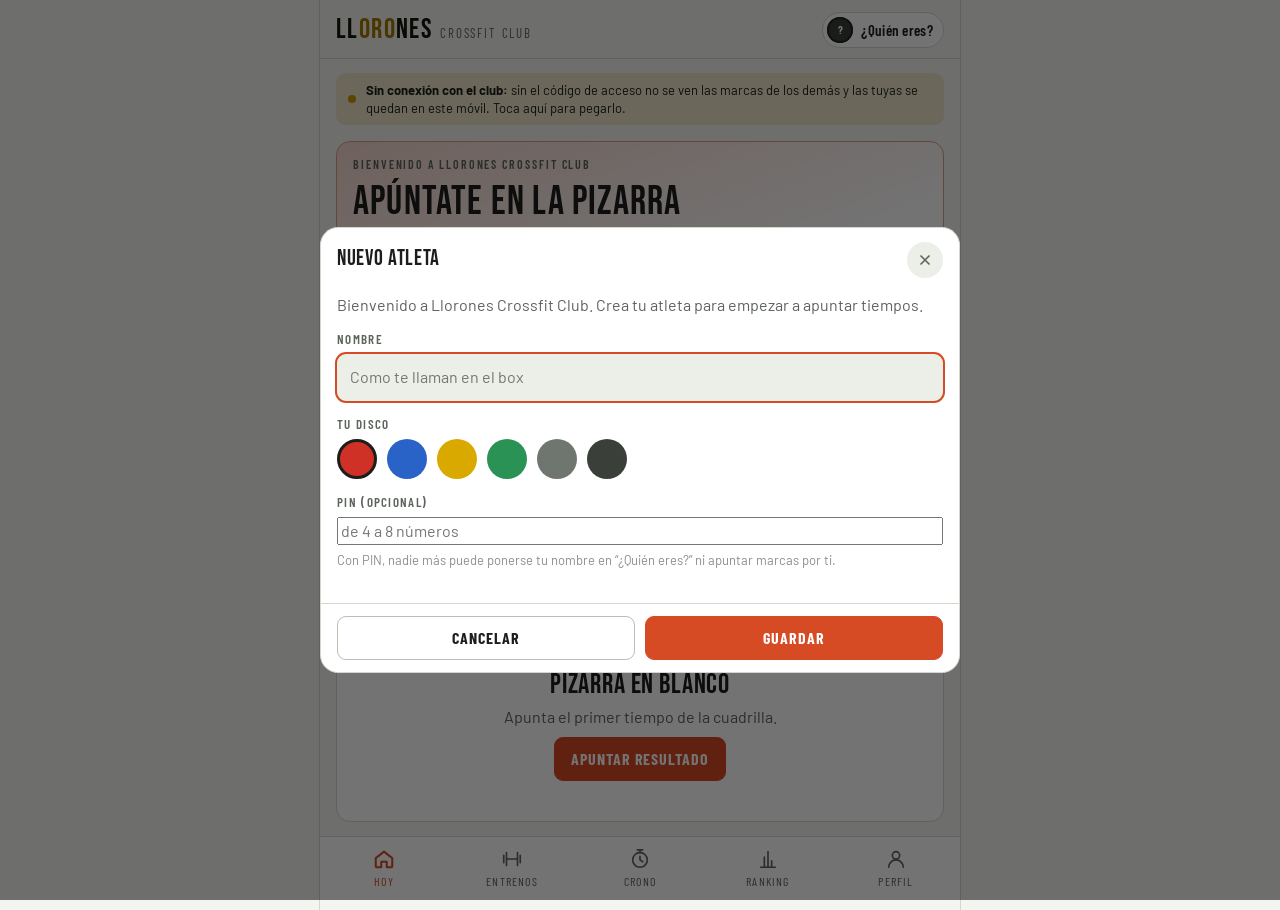
==== commit fe062063: "v1.12.0: llorones (historial reiniciado) Co-Authored-By: Claude Opus 5.5 <noreply@anthropic.com>" ====
--- a/index.html
+++ b/index.html
@@ -962,18 +962,24 @@
 'use strict';
 
 /* ------------------------------------------------------------
-   NUBE: los datos de todos se guardan en data/sync.json, en la
-   rama `data` de este mismo repositorio (igual que la app de
-   nutrición). Leer es público; para escribir hace falta pegar en
-   Perfil → Nube un código de acceso (token fine-grained de GitHub
-   con permiso Contents: Read and write solo sobre este repo).
+   NUBE: los datos de todos se guardan en data/sync.json del repo
+   PRIVADO llorones-data (v1.12.0). Antes vivían en la rama `data`
+   de este repo público: el código de acceso podía escribir también
+   en `main`, que es la web que se ejecuta en el móvil de todos.
+   Ahora el código (token fine-grained de GitHub con permiso
+   Contents: Read and write solo sobre llorones-data) no toca la
+   web, y sin él no se ven los datos. Se pega en Perfil → Nube.
    Si GITHUB_SYNC es null la app funciona en modo local.
    ------------------------------------------------------------ */
-const GITHUB_SYNC = { owner: 'alejandromartinherrer', repo: 'llorones-crossfit-club', branch: 'data', path: 'data/sync.json' };
-const APP_VERSION = '1.11.6';
-/* Quien montó el club manda desde el principio. Después puede nombrar a más
-   admins desde Perfil, y eso queda guardado en el propio atleta. */
+const GITHUB_SYNC = { owner: 'alejandromartinherrer', repo: 'llorones-data', branch: 'main', path: 'data/sync.json' };
+const APP_VERSION = '1.12.0';
+/* Quien montó el club manda desde el principio y tiene un nivel más:
+   nadie le quita la admin ni le borra. Un segundo admin lo administra con él (v1.11.7): es admin
+   de serie y solo quien montó el club puede quitársela (queda `admin: false` en su
+   atleta) o borrarle. Los demás admins se nombran desde Perfil y quedan guardados en
+   el propio atleta. */
 const ADMINS_INICIALES = ['mtr14k1bb9bg49'];
+const ADMINS_DE_SERIE = ['mtr1d45uywgw2k'];
 const APP_NAME = 'Llorones Crossfit Club';
 const CREW_NAME = 'Crossfit Club';
 
@@ -981,7 +987,7 @@
 const HEROES = [{"name":"Abbate","slug":"abbate","url":"https://www.crossfit.com/benchmark/abbate","prescription":["For time:","1-mile run","21 clean and jerks","800-meter run","21 clean and jerks","1-mile run"],"loadF":"105 lb","loadM":"155 lb","firstPosted":"March 26, 2011","honoree":"Sgt. Matthew T. Abbate, U.S. Marine Corps, 3rd Battalion, 5th Marine Regiment, 1st Marine Division, I Marine Expeditionary Force","tributeEs":"Honra al sargento del Cuerpo de Marines de EE. UU. Matthew T. Abbate, de 26 años y natural de Honolulu (Hawái), del 3.er Batallón del 5.º Regimiento de Marines (1.ª División de Marines), caído en operaciones de combate en la provincia de Helmand, Afganistán, el 2 de diciembre de 2010.","tributeEn":"Honors U.S. Marine Corps Sgt. Matthew T. Abbate, 26, of Honolulu, Hawaii, of the 3rd Battalion, 5th Marine Regiment, 1st Marine Division, who was killed during combat operations in Helmand Province, Afghanistan, on Dec. 2, 2010.","type":"fortime","scoreType":"time","durationMin":0,"timeCapMin":0,"partner":false},{"name":"Adambrown","slug":"adambrown","url":"https://www.crossfit.com/benchmark/adambrown","prescription":["2 rounds for time of:","24 deadlifts","24 box jumps","24 wall-ball shots","24 bench presses","24 box jumps","24 wall-ball shots","24 cleans"],"loadF":"95-lb deadlifts, 20-inch box, 14-lb ball to 9 feet, 135-lb bench press, 95-lb clean","loadM":"295-lb deadlifts, 24-inch box, 20-lb ball to 10 feet, 195-lb bench press, 145-lb cleans","firstPosted":"Aug. 10, 2010","honoree":"Chief Special Warfare Operator (SEAL) Adam Lee Brown, U.S. Navy","tributeEs":"Honra al jefe operador de guerra especial Adam Lee Brown, Navy SEAL de Hot Springs, Arkansas, muerto el 17 de marzo de 2010 en la provincia de Kunar, Afganistán, en un combate contra milicianos fuertemente armados.","tributeEn":"Honors U.S. Navy Chief Special Warfare Operator (SEAL) Adam Lee Brown, 36, of Hot Springs, Arkansas, who was killed on March 17, 2010, in Kunar Province, Afghanistan, in a battle against heavily armed militants.","type":"fortime","scoreType":"time","durationMin":0,"timeCapMin":0,"partner":false},{"name":"Adrian","slug":"adrian","url":"https://www.crossfit.com/benchmark/adrian","prescription":["7 rounds for time of:","3 forward rolls","5 wall climbs","7 toes-to-bars","9 box jumps"],"loadF":"24-inch box","loadM":"30-inch box","firstPosted":"Sept. 23, 2012","honoree":"Sgt. 1st Class Adrian Elizalde, U.S. Army, 2nd Battalion, 1st Special Forces Group (Airborne)","tributeEs":"Honra al sargento de primera clase del Ejército de EE. UU. Adrian Elizalde, del 2.º Batallón del 1.er Grupo de Fuerzas Especiales, fallecido en Bagdad (Irak) el 23 de agosto de 2007 por las heridas de un artefacto explosivo improvisado.","tributeEn":"Honors U.S. Army Sgt. 1st Class Adrian Elizalde of the 2nd Battalion, 1st Special Forces Group (Airborne), who died in Baghdad, Iraq, on Aug. 23, 2007, of wounds from an improvised explosive device.","type":"fortime","scoreType":"time","durationMin":0,"timeCapMin":0,"partner":false},{"name":"Alec","slug":"alec","url":"https://www.crossfit.com/benchmark/alec","prescription":["For time:","3 rounds of:","8 burpees","28 air squats","9 push-ups","Then,","Run 1,000 meters","25 over-the-shoulder sandbag cleans","Run 1,000 meters","Then,","5 rounds of:","10 deadlifts","14 box jumps","10 burpees"],"loadF":"75-lb sandbag, 155-lb deadlifts, 20-inch box","loadM":"100-lb sandbag, 225-lb deadlifts, 24-inch box","firstPosted":null,"honoree":"Lance Cpl. Alec E. Catherwood, 3rd Battalion, 5th Marines","tributeEs":"Honra al cabo de los Marines Alec Catherwood, del 3.er Batallón del 5.º Regimiento, caído el 14 de octubre de 2010 en Helmand (Afganistán).","tributeEn":"Honors Marine Lance Cpl. Alec E. Catherwood, 3rd Battalion, 5th Marine Regiment, killed on October 14, 2010, in Helmand Province, Afghanistan.","type":"fortime","scoreType":"time","durationMin":0,"timeCapMin":0,"partner":false},{"name":"Alexander","slug":"alexander","url":"https://www.crossfit.com/benchmark/alexander","prescription":["5 rounds for time of:","31 back squats","12 power cleans"],"loadF":"95-lb back squat, 125-lb power clean","loadM":"135-lb back squat, 185-lb power clean","firstPosted":"May 25, 2014","honoree":"Staff Sgt. Alexander G. Povilaitis, U.S. Army, 570th Sapper Company, 14th Engineer Battalion, 555th Engineer Brigade","tributeEs":"Honra al sargento del Ejército de EE. UU. Alexander G. Povilaitis, de la 570.ª Compañía de Zapadores del 14.º Batallón de Ingenieros, caído en combate el 31 de mayo de 2012 en la provincia de Kandahar, Afganistán, cuando un artefacto explosivo improvisado alcanzó su vehículo.","tributeEn":"Honors U.S. Army Staff Sgt. Alexander G. Povilaitis of the 570th Sapper Company, 14th Engineer Battalion, who was killed in action on May 31, 2012, in Kandahar Province, Afghanistan, when an improvised explosive device struck his vehicle.","type":"fortime","scoreType":"time","durationMin":0,"timeCapMin":0,"partner":false},{"name":"Andy","slug":"andy","url":"https://www.crossfit.com/benchmark/andy","prescription":["For time:","25 thrusters","50 box jumps","75 deadlifts","1.5-mile run","75 deadlifts","50 box jumps","25 thrusters","Wear a weight vest or body armor."],"loadF":"14-lb weight vest, 75-lb barbell, 20-inch box","loadM":"20-lb weight vest, 115-lb barbell, 24-inch box","firstPosted":"Sept. 26, 2017","honoree":"Sgt. 1st Class Andrew T. Weathers, U.S. Army, 2nd Battalion, 7th Special Forces Group","tributeEs":"Honra al sargento de primera clase del Ejército de EE. UU. Andrew T. Weathers, del 2.º Batallón del 7.º Grupo de Fuerzas Especiales, herido el 28 de septiembre de 2014 al repeler un ataque en la provincia de Helmand (Afganistán) y fallecido dos días después en el hospital de Landstuhl, Alemania.","tributeEn":"Honors U.S. Army Sgt. 1st Class Andrew T. Weathers of 2nd Battalion, 7th Special Forces Group, who was wounded on September 28, 2014, while repelling an attack in Helmand Province, Afghanistan, and died two days later at Landstuhl Regional Medical Center, Germany.","type":"fortime","scoreType":"time","durationMin":0,"timeCapMin":0,"partner":false},{"name":"Arnie","slug":"arnie","url":"https://www.crossfit.com/benchmark/arnie","prescription":["With a single kettlebell for time:","21 Turkish get-ups, right arm","50 kettlebell swings","21 overhead squats, left arm","50 kettlebell swings","21 overhead squats, right arm","50 kettlebell swings","21 Turkish get-ups, left arm"],"loadF":"53 lb","loadM":"70 lb","firstPosted":"May 29, 2010","honoree":"Firefighter Specialist Arnaldo \"Arnie\" Quinones, Los Angeles County Fire Department","tributeEs":"Honra al bombero especialista Arnaldo \"Arnie\" Quinones, del Cuerpo de Bomberos del Condado de Los Ángeles, fallecido el 30 de agosto de 2009 durante el incendio Station cuando su vehículo cayó por un barranco cerca de Palmdale, California.","tributeEn":"Honors Los Angeles County Firefighter Specialist Arnaldo \"Arnie\" Quinones, 34, who died in the line of duty on Aug. 30, 2009, during the Station Fire when his emergency-response vehicle went over the side of a road into a canyon near Palmdale, California.","type":"fortime","scoreType":"time","durationMin":0,"timeCapMin":0,"partner":false},{"name":"Artie","slug":"artie","url":"https://www.crossfit.com/benchmark/artie","prescription":["Complete as many rounds and reps as possible in 20 minutes of:","5 pull-ups","10 push-ups","15 squats","5 pull-ups","10 thrusters"],"loadF":"65 lb","loadM":"95 lb","firstPosted":"Oct. 23, 2016","honoree":"Officer Arthur \"Artie\" Lopez, Nassau County Police Department, Emergency Services Unit","tributeEs":"Honra al agente Arthur \"Artie\" Lopez, de la Unidad de Servicios de Emergencia de la Policía del condado de Nassau (Nueva York), caído en acto de servicio el 23 de octubre de 2012.","tributeEn":"Honors Officer Arthur \"Artie\" Lopez of the Nassau County Police Department's Emergency Services Unit in New York, who was killed in the line of duty on Oct. 23, 2012.","type":"amrap","scoreType":"rounds","durationMin":20,"timeCapMin":0,"partner":false},{"name":"Badger","slug":"badger","url":"https://www.crossfit.com/benchmark/badger","prescription":["3 rounds for time of:","30 squat cleans","30 pull-ups","Run 800 meters"],"loadF":"65 lb","loadM":"95 lb","firstPosted":"Dec. 19, 2007","honoree":"Chief Petty Officer Mark Carter, U.S. Navy SEAL","tributeEs":"Honra al suboficial mayor de la Armada estadounidense Mark Carter, Navy SEAL de 27 años natural de Fallbrook (California), caído en operaciones de combate en Irak el 11 de diciembre de 2007.","tributeEn":"Honors U.S. Navy Chief Petty Officer Mark Carter, a 27-year-old SEAL from Fallbrook, California, who was killed during combat operations in Iraq on Dec. 11, 2007.","type":"fortime","scoreType":"time","durationMin":0,"timeCapMin":0,"partner":false},{"name":"Barraza","slug":"barraza","url":"https://www.crossfit.com/benchmark/barraza","prescription":["Complete as many rounds and reps as possible in 18 minutes of:","Run 200 meters","9 deadlifts","6 burpee bar muscle-ups"],"loadF":"185 lb","loadM":"275 lb","firstPosted":"March 17, 2013","honoree":"Staff Sgt. Ricardo Barraza, U.S. Army, 2nd Battalion, 75th Ranger Regiment","tributeEs":"Honra al sargento primero del Ejército de EE. UU. Ricardo Barraza, del 2.º Batallón del 75.º Regimiento Ranger, caído el 18 de marzo de 2006 en Ar Ramadi, Irak, por fuego de armas ligeras durante operaciones de combate.","tributeEn":"Honors U.S. Army Staff Sgt. Ricardo Barraza of the 2nd Battalion, 75th Ranger Regiment, who was killed by small-arms fire during combat operations in Ar Ramadi, Iraq, on March 18, 2006.","type":"amrap","scoreType":"rounds","durationMin":18,"timeCapMin":0,"partner":false},{"name":"Bell","slug":"bell","url":"https://www.crossfit.com/benchmark/bell","prescription":["3 rounds for time of:","21 deadlifts","15 pull-ups","9 front squats"],"loadF":"125-lb barbell","loadM":"185-lb barbell","firstPosted":"July 4, 2014","honoree":"Senior Airman Bryan R. Bell, U.S. Air Force, 2nd Civil Engineer Squadron, Barksdale Air Force Base","tributeEs":"Honra al aviador sénior de la Fuerza Aérea de EE. UU. Bryan R. Bell, del 2.º Escuadrón de Ingenieros Civiles, fallecido el 5 de enero de 2012 en Camp Bastion, Afganistán, por las heridas sufridas cuando su vehículo pisó un artefacto explosivo improvisado.","tributeEn":"Honors U.S. Air Force Senior Airman Bryan R. Bell of the 2nd Civil Engineer Squadron, who died Jan. 5, 2012, at Camp Bastion, Afghanistan, from injuries sustained when his vehicle struck an improvised explosive device.","type":"fortime","scoreType":"time","durationMin":0,"timeCapMin":0,"partner":false},{"name":"Bert","slug":"bert","url":"https://www.crossfit.com/benchmark/bert","prescription":["For time:","50 burpees","400-meter run","100 push-ups","400-meter run","150 walking lunges","400-meter run","200 squats","400-meter run","150 walking lunges","400-meter run","100 push-ups","400-meter run","50 burpees"],"loadF":null,"loadM":null,"firstPosted":"Oct. 26, 2018","honoree":"Cpl. Albert Gettings, U.S. Marine Corps, 2nd Battalion, 6th Marine Regiment, 2nd Marine Division","tributeEs":"Honra al cabo de los Marines Albert Gettings, del 2.º Batallón del 6.º Regimiento de Marines, muerto el 5 de enero de 2009 en operaciones contra francotiradores en Faluya, Irak.","tributeEn":"Honors U.S. Marine Cpl. Albert Gettings of the 2nd Battalion, 6th Marine Regiment, killed on January 5, 2009, during counter-sniper operations in Fallujah, Iraq.","type":"fortime","scoreType":"time","durationMin":0,"timeCapMin":0,"partner":false},{"name":"Big Sexy","slug":"big-sexy","url":"https://www.crossfit.com/benchmark/big-sexy","prescription":["5 rounds for time of:","6 deadlifts","6 burpees","5 cleans","5 chest-to-bar pull-ups","4 thrusters","4 muscle-ups"],"loadF":"205-lb deadlift, 155-lb clean, 105-lb thruster","loadM":"315-lb deadlift, 225-lb clean, 155-lb thruster","firstPosted":"March 9, 2016","honoree":"Sgt. Lance \"Big Sexy\" McLean, Hood County Sheriff's Office SWAT Team, Texas","tributeEs":"Honra al sargento Lance \"Big Sexy\" McLean, de 38 años, miembro del equipo SWAT de la Oficina del Sheriff del condado de Hood (Texas), que murió el 29 de junio de 2013 por un disparo recibido en acto de servicio el día anterior.","tributeEn":"Honors Sgt. Lance \"Big Sexy\" McLean, 38, of the Hood County Sheriff's Office SWAT Team in Texas, who died on June 29, 2013, from a gunshot wound suffered in the line of duty the previous day.","type":"fortime","scoreType":"time","durationMin":0,"timeCapMin":0,"partner":false},{"name":"Blake","slug":"blake","url":"https://www.crossfit.com/benchmark/blake","prescription":["4 rounds for time of:","100-foot overhead walking lunge","30 box jumps","20 wall-ball shots","10 handstand push-ups"],"loadF":"25-lb plate, 20-inch box, 14-lb medicine ball to a 9-foot target","loadM":"45-lb plate, 24-inch box, 20-lb medicine ball to a 10-foot target","firstPosted":"Nov. 13, 2010","honoree":"Senior Chief Cryptologic Technician David Blake McLendon, U.S. Navy, Naval Special Warfare Group 2 Support Activity","tributeEs":"Honra al suboficial mayor David Blake McLendon, técnico criptológico de la Armada de EE. UU. adscrito al Naval Special Warfare Group 2, muerto el 21 de septiembre de 2010 en un accidente de helicóptero durante operaciones de combate en la provincia de Zabul, Afganistán.","tributeEn":"Honors U.S. Navy Senior Chief Cryptologic Technician David Blake McLendon of Naval Special Warfare Group 2 Support Activity, who was killed on Sept. 21, 2010, in a helicopter crash during combat operations in Zabul Province, Afghanistan.","type":"fortime","scoreType":"time","durationMin":0,"timeCapMin":0,"partner":false},{"name":"Bowen","slug":"bowen","url":"https://www.crossfit.com/benchmark/bowen","prescription":["3 rounds for time of:","800-meter run","7 deadlifts","10 burpee pull-ups","14 single-arm kettlebell thrusters, 7 each arm","20 box jumps"],"loadF":"185-lb barbell, 35-lb kettlebell, 20-inch box","loadM":"275-lb barbell, 53-lb kettlebell, 24-inch box","firstPosted":"March 8, 2015","honoree":"Capt. Jeffrey Bowen, Asheville Fire Department (Rescue 3), North Carolina","tributeEs":"Honra al capitán de bomberos Jeffrey Bowen, con 13 años de servicio en el Cuerpo de Bomberos de Asheville (Carolina del Norte) y destinado en Rescue 3, fallecido el 28 de julio de 2011 al combatir un incendio de cuatro alarmas en un edificio médico.","tributeEn":"Honors Capt. Jeffrey Bowen, a 13-year veteran of the Asheville Fire Department in North Carolina assigned to Rescue 3, who was fatally injured on July 28, 2011, while fighting a four-alarm fire in a medical building.","type":"fortime","scoreType":"time","durationMin":0,"timeCapMin":0,"partner":false},{"name":"Bradley","slug":"bradley","url":"https://www.crossfit.com/benchmark/bradley","prescription":["10 rounds for time of:","Sprint 100 meters","10 pull-ups","Sprint 100 meters","10 burpees","Rest 30 seconds"],"loadF":null,"loadM":null,"firstPosted":"Aug. 17, 2011","honoree":"Senior Airman Bradley R. Smith, U.S. Air Force, 10th Air Support Operations Squadron","tributeEs":"Honra al aviador sénior de la Fuerza Aérea de EE. UU. Bradley R. Smith, del 10.º Escuadrón de Operaciones de Apoyo Aéreo, muerto por un artefacto explosivo improvisado en el distrito de Zhari, provincia de Kandahar (Afganistán), el 3 de enero de 2010.","tributeEn":"Honors U.S. Air Force Senior Airman Bradley R. Smith of the 10th Air Support Operations Squadron, killed by an improvised explosive device in Zhari District, Kandahar Province, Afghanistan, on Jan. 3, 2010.","type":"fortime","scoreType":"time","durationMin":0,"timeCapMin":0,"partner":false},{"name":"Bradshaw","slug":"bradshaw","url":"https://www.crossfit.com/benchmark/bradshaw","prescription":["10 rounds for time of:","3 handstand push-ups","6 deadlifts","12 pull-ups","24 double-unders"],"loadF":"155 lb","loadM":"225 lb","firstPosted":"Oct. 23, 2011","honoree":"1st Lt. Brian Bradshaw, U.S. Army, 1st Battalion, 501st Parachute Infantry Regiment, 25th Infantry Division","tributeEs":"Honra al teniente primero del Ejército de EE. UU. Brian Bradshaw, del 1.er Batallón del 501.º Regimiento de Infantería Paracaidista (25.ª División de Infantería), fallecido en Kheyl (Afganistán) el 25 de junio de 2009 por una bomba colocada junto a la carretera.","tributeEn":"Honors U.S. Army 1st Lt. Brian Bradshaw of the 1st Battalion, 501st Parachute Infantry Regiment, 25th Infantry Division, who died in Kheyl, Afghanistan, on June 25, 2009, after a roadside bomb struck his vehicle.","type":"fortime","scoreType":"time","durationMin":0,"timeCapMin":0,"partner":false},{"name":"Brehm","slug":"brehm","url":"https://www.crossfit.com/benchmark/brehm","prescription":["For time:","10 rope climbs to 15 feet","20 back squats","30 handstand push-ups","40-calorie row"],"loadF":"155 lb","loadM":"225 lb","firstPosted":"May 14, 2013","honoree":"Sgt. Dale G. Brehm, U.S. Army, 2nd Battalion, 75th Ranger Regiment","tributeEs":"Honra al sargento del Ejército de EE. UU. Dale G. Brehm, del 2.º Batallón del 75.º Regimiento Ranger, caído el 18 de marzo de 2006 bajo fuego enemigo de armas ligeras durante operaciones de combate en Ar Ramadi, Irak.","tributeEn":"Honors U.S. Army Sgt. Dale G. Brehm of the 2nd Battalion, 75th Ranger Regiment, who was killed by enemy small-arms fire during combat operations in Ar Ramadi, Iraq, on March 18, 2006.","type":"fortime","scoreType":"time","durationMin":0,"timeCapMin":0,"partner":false},{"name":"Brenton","slug":"brenton","url":"https://www.crossfit.com/benchmark/brenton","prescription":["5 rounds for time of:","100-foot bear crawl","100-foot standing broad jump","Do 3 burpees after every 5 broad jumps. If you’ve got a 20-lb vest or body armor, wear it."],"loadF":null,"loadM":null,"firstPosted":"Oct. 21, 2010","honoree":"Field Training Officer Timothy Quinn Brenton, Seattle Police Department","tributeEs":"Honra al oficial instructor Timothy Quinn Brenton, del Departamento de Policía de Seattle, asesinado a tiros en un ataque desde un vehículo mientras estaba de servicio el 31 de octubre de 2009.","tributeEn":"Honors Field Training Officer Timothy Quinn Brenton of the Seattle Police Department, who was shot and killed in a drive-by attack while on duty on Oct. 31, 2009.","type":"fortime","scoreType":"time","durationMin":0,"timeCapMin":0,"partner":false},{"name":"Brian","slug":"brian","url":"https://www.crossfit.com/benchmark/brian","prescription":["3 rounds for time of:","5 rope climbs to 15 feet","25 back squats"],"loadF":"125 lb","loadM":"185 lb","firstPosted":"May 15, 2012","honoree":"Special Warfare Operator Chief Petty Officer (SEAL) Brian R. Bill, U.S. Navy, East Coast-based Naval Special Warfare unit","tributeEs":"Honra al suboficial jefe de los Navy SEAL Brian R. Bill, de una unidad de Guerra Naval Especial de la costa este, fallecido el 6 de agosto de 2011 al estrellarse el helicóptero de su unidad en la provincia de Wardak, Afganistán.","tributeEn":"Honors Navy SEAL Chief Petty Officer Brian R. Bill of an East Coast-based Naval Special Warfare unit, who died on Aug. 6, 2011, when his unit's helicopter crashed in Wardak Province, Afghanistan.","type":"fortime","scoreType":"time","durationMin":0,"timeCapMin":0,"partner":false},{"name":"Bruck","slug":"bruck","url":"https://www.crossfit.com/benchmark/bruck","prescription":["4 rounds for time of:","400-meter run","24 back squats","24 jerks"],"loadF":"125-lb back squat, 95-lb jerk","loadM":"185-lb back squat, 135-lb jerk","firstPosted":"June 26, 2013","honoree":"Petty Officer 3rd Class Nathan B. Bruckenthal, U.S. Coast Guard, Tactical Law Enforcement Team South, Law Enforcement Detachment 403","tributeEs":"Honra al suboficial de tercera clase de la Guardia Costera de EE. UU. Nathan B. Bruckenthal, del Destacamento 403 del Equipo Táctico de Aplicación de la Ley Sur, muerto el 24 de abril de 2004 cuando explotó una embarcación que su equipo interceptaba junto a la terminal petrolera de Khawr Al Amaya, frente a la costa de Irak.","tributeEn":"Honors U.S. Coast Guard Petty Officer 3rd Class Nathan B. Bruckenthal of Tactical Law Enforcement Team South, Law Enforcement Detachment 403, who was killed on April 24, 2004, when a boat his team intercepted exploded near the Khawr Al Amaya Oil Terminal off the coast of Iraq.","type":"fortime","scoreType":"time","durationMin":0,"timeCapMin":0,"partner":false},{"name":"Bulger","slug":"bulger","url":"https://www.crossfit.com/benchmark/bulger","prescription":["10 rounds for time of:","150-meter run","7 chest-to-bar pull-ups","7 front squats","7 handstand push-ups"],"loadF":"95 lb","loadM":"135 lb","firstPosted":"Oct. 19, 2010","honoree":"Cpl. Nicholas Bulger, Canadian Forces, 3rd Battalion, Princess Patricia's Canadian Light Infantry","tributeEs":"Honra al cabo Nicholas Bulger, de las Fuerzas Canadienses (3.er Batallón de la Princess Patricia's Canadian Light Infantry, Edmonton), muerto el 3 de julio de 2009 durante una patrulla en el distrito de Zhari, Afganistán, por un artefacto explosivo improvisado.","tributeEn":"Honors Canadian Forces Cpl. Nicholas Bulger of the 3rd Battalion, Princess Patricia's Canadian Light Infantry (Edmonton), who died on July 3, 2009, while on patrol in Afghanistan's Zhari District when an IED struck his vehicle.","type":"fortime","scoreType":"time","durationMin":0,"timeCapMin":0,"partner":false},{"name":"Bull","slug":"bull","url":"https://www.crossfit.com/benchmark/bull","prescription":["2 rounds for time of:","200 double-unders","50 overhead squats","50 pull-ups","1-mile run"],"loadF":"95-lb barbell","loadM":"135-lb barbell","firstPosted":"Dec. 26, 2010","honoree":"Capt. Brandon \"Bull\" Barrett, U.S. Marine Corps, 1st Battalion, 6th Marine Regiment, 2nd Marine Division","tributeEs":"Honra al capitán Brandon “Bull” Barrett, del Cuerpo de Marines de EE. UU. (1.er Batallón, 6.º Regimiento de Marines, 2.ª División de Marines, Camp Lejeune), muerto el 5 de mayo de 2010 en operaciones de combate en la provincia de Helmand, Afganistán.","tributeEn":"Honors U.S. Marine Corps Capt. Brandon \"Bull\" Barrett of the 1st Battalion, 6th Marine Regiment, 2nd Marine Division (Camp Lejeune), who was killed on May 5, 2010, while supporting combat operations in Helmand Province, Afghanistan.","type":"fortime","scoreType":"time","durationMin":0,"timeCapMin":0,"partner":false},{"name":"Buriak","slug":"buriak","url":"https://www.crossfit.com/benchmark/buriak","prescription":["As many rounds and reps as possible in 20 minutes of:","5 squat cleans","10 burpees over the bar","15 pull-ups","200-meter run"],"loadF":"135 lb","loadM":"155 lb","firstPosted":null,"honoree":"AWS1 James Buriak, U.S. Navy, HSC-8","tributeEs":"Honra al marino James Buriak, del escuadrón HSC-8 de la Armada de EE. UU., fallecido el 31 de agosto de 2021 en un accidente de helicóptero frente a San Diego.","tributeEn":"Honors U.S. Navy AWS1 James Buriak, HSC-8, who died on August 31, 2021, in a helicopter crash off the coast of San Diego.","type":"amrap","scoreType":"rounds","durationMin":20,"timeCapMin":0,"partner":false},{"name":"Cameron","slug":"cameron","url":"https://www.crossfit.com/benchmark/cameron","prescription":["For time:","50 walking lunge steps","25 chest-to-bar pull-ups","50 box jumps","25 triple-unders","50 back extensions","25 ring dips","50 knees-to-elbows","25 wall-ball shot “two-for-ones”","50 sit-ups","5 rope climbs to 15 feet"],"loadF":"20-inch box, 14-lb medicine ball to a 9-foot target","loadM":"24-inch box, 20-lb medicine ball to a 10-foot target","firstPosted":"March 26, 2013","honoree":"Lt. j.g. Thomas Cameron, U.S. Coast Guard, Aviation Training Center Mobile","tributeEs":"Honra al alférez de navío (Lt. j.g.) de la Guardia Costera de EE. UU. Thomas Cameron, en formación en el Centro de Entrenamiento de Aviación de Mobile, fallecido el 28 de febrero de 2012 cuando su helicóptero se estrelló en la bahía de Mobile durante una misión de entrenamiento.","tributeEn":"Honors U.S. Coast Guard Lt. j.g. Thomas Cameron, in training at the Aviation Training Center in Mobile, Alabama, who died on Feb. 28, 2012, when his helicopter crashed into Mobile Bay during a training mission.","type":"fortime","scoreType":"time","durationMin":0,"timeCapMin":0,"partner":false},{"name":"Capoot","slug":"capoot","url":"https://www.crossfit.com/benchmark/capoot","prescription":["For time:","100 push-ups","Run 800 meters","75 push-ups","Run 1,200 meters","50 push-ups","Run 1,600 meters","25 push-ups","Run 2,000 meters"],"loadF":null,"loadM":null,"firstPosted":"May 20, 2015","honoree":"Officer James Lowell Capoot, Vallejo Police Department","tributeEs":"Honra al agente James Lowell Capoot, del Departamento de Policía de Vallejo (California), caído en acto de servicio el 17 de noviembre de 2011 mientras perseguía a un sospechoso armado de atracar un banco.","tributeEn":"Honors Officer James Lowell Capoot of the Vallejo Police Department in California, who died in the line of duty on Nov. 17, 2011, while pursuing an armed bank-robbery suspect.","type":"fortime","scoreType":"time","durationMin":0,"timeCapMin":0,"partner":false},{"name":"Carse","slug":"carse","url":"https://www.crossfit.com/benchmark/carse","prescription":["21-18-15-12-9-6-3 reps for time of:","Squat cleans","Double-unders","Deadlifts","Box jumps","Begin each round with a 50-meter bear crawl."],"loadF":"95-lb squat clean, 125-lb deadlift, 20-inch box","loadM":"135-lb squat clean, 185-lb deadlift, 24-inch box","firstPosted":"Oct. 2, 2011","honoree":"Cpl. Nathan B. Carse, U.S. Army, 2nd Engineer Battalion, 176th Engineer Brigade","tributeEs":"Honra al cabo del Ejército de EE. UU. Nathan B. Carse, del 2.º Batallón de Ingenieros de la 176.ª Brigada de Ingenieros, fallecido en Kandahar (Afganistán) el 8 de febrero de 2011 por las heridas causadas por un artefacto explosivo improvisado.","tributeEn":"Honors U.S. Army Cpl. Nathan B. Carse of the 2nd Engineer Battalion, 176th Engineer Brigade, who died in Kandahar, Afghanistan, on Feb. 8, 2011, from wounds caused by an improvised explosive device.","type":"fortime","scoreType":"time","durationMin":0,"timeCapMin":0,"partner":false},{"name":"CHAD1000x","slug":"chad1000x","url":"https://www.crossfit.com/benchmark/chad1000x","prescription":["For time:","1,000 weighted box step-ups"],"loadF":"35-lb ruck, 20-inch box","loadM":"45-lb ruck, 20-inch box","firstPosted":"Nov. 11, 2023","honoree":"Senior Chief Chad Wilkinson, U.S. Navy SEAL","tributeEs":"Honra al Navy SEAL Chad Wilkinson, fallecido el 29 de octubre de 2018 por las secuelas de lesiones cerebrales y estrés postraumático tras 20 años de servicio; se hace cada Día de los Veteranos.","tributeEn":"Honors Navy SEAL Senior Chief Chad Wilkinson, who died on October 29, 2018, from the effects of brain injuries and PTSD after two decades of service; performed every Veterans Day.","type":"fortime","scoreType":"time","durationMin":0,"timeCapMin":0,"partner":false},{"name":"City 100","slug":"city-100-hero","url":"https://www.crossfit.com/benchmark/city-100-hero","prescription":["For time with a partner:","31 shuttle runs (7 meters down, 7 meters back)","Then,","10 rounds for time of:","7 deadlifts","7 hang power cleans","7-meter overhead walking lunge","One partner must hold a barbell in the front rack while the other partner performs an entire round of the complex. Upon finishing the round, switch stations."],"loadF":"105-lb barbell","loadM":"155-lb barbell","firstPosted":null,"honoree":"Chief Inspector Rouven Laur, policía de Baden-Württemberg (Alemania)","tributeEs":"Honra al inspector jefe Rouven Laur, de la policía de Baden-Württemberg, fallecido el 31 de mayo de 2024 por las heridas sufridas en un ataque con cuchillo en Mannheim (Alemania).","tributeEn":"Honors Chief Inspector Rouven Laur of the Baden-Württemberg police, who died on May 31, 2024, from knife wounds sustained on duty in Mannheim, Germany.","type":"fortime","scoreType":"time","durationMin":0,"timeCapMin":0,"partner":true},{"name":"Clovis","slug":"clovis","url":"https://www.crossfit.com/benchmark/clovis","prescription":["For time:","Run 10 miles","150 burpee pull-ups","Partition the run and burpee pull-ups as needed."],"loadF":null,"loadM":null,"firstPosted":"Nov. 11, 2012","honoree":"2nd Lt. Clovis T. Ray, U.S. Army, 2nd Battalion, 35th Infantry Regiment, 3rd Brigade Combat Team, 25th Infantry Division","tributeEs":"Honra al subteniente del Ejército de EE. UU. Clovis T. Ray, del 2.º Batallón del 35.º Regimiento de Infantería de la 25.ª División, muerto el 15 de marzo de 2012 en la provincia de Kunar (Afganistán) por un artefacto explosivo improvisado.","tributeEn":"Honors U.S. Army 2nd Lt. Clovis T. Ray of the 2nd Battalion, 35th Infantry Regiment, 25th Infantry Division, killed on March 15, 2012, in Kunar Province, Afghanistan, by an improvised explosive device.","type":"fortime","scoreType":"time","durationMin":0,"timeCapMin":0,"partner":false},{"name":"Coe","slug":"coe","url":"https://www.crossfit.com/benchmark/coe","prescription":["10 rounds for time of:","10 thrusters","10 ring push-ups"],"loadF":"65 lb","loadM":"95 lb","firstPosted":"Aug. 12, 2010","honoree":"Sgt. Keith Adam Coe, U.S. Army, 1st Battalion, 37th Field Artillery Regiment, 3rd Stryker Brigade Combat Team, 2nd Infantry Division","tributeEs":"Honra al sargento del Ejército de EE. UU. Keith Adam Coe, del 1.er Batallón del 37.º Regimiento de Artillería de Campaña (2.ª División de Infantería), fallecido el 27 de abril de 2010 en Khalis, Irak, por las heridas sufridas en un ataque con explosivos contra su unidad.","tributeEn":"Honors U.S. Army Sgt. Keith Adam Coe, 30, of the 1st Battalion, 37th Field Artillery Regiment, 3rd Stryker Brigade Combat Team, 2nd Infantry Division, who died on April 27, 2010, in Khalis, Iraq, of wounds sustained when his unit was attacked with an explosive device.","type":"fortime","scoreType":"time","durationMin":0,"timeCapMin":0,"partner":false},{"name":"Coffey","slug":"coffey","url":"https://www.crossfit.com/benchmark/coffey","prescription":["For time:","800-meter run","50 back squats","50 bench presses","800-meter run","35 back squats","35 bench presses","800-meter run","20 back squats","20 bench presses","800-meter run","1 muscle-up"],"loadF":"95 lb","loadM":"135 lb","firstPosted":"Dec. 11, 2013","honoree":"Cpl. Keaton G. Coffey, U.S. Marine Corps, 1st Law Enforcement Battalion, 1st Marine Headquarters Group, I Marine Expeditionary Force","tributeEs":"Honra al cabo Keaton G. Coffey, del 1.er Batallón de Policía Militar de la I Fuerza Expedicionaria de Marines de EE. UU., muerto a los 22 años el 24 de mayo de 2012 durante operaciones de combate en la provincia de Helmand, Afganistán.","tributeEn":"Honors Cpl. Keaton G. Coffey, U.S. Marine Corps, 1st Law Enforcement Battalion, I Marine Expeditionary Force, who died at age 22 on May 24, 2012, during combat operations in Helmand Province, Afghanistan.","type":"fortime","scoreType":"time","durationMin":0,"timeCapMin":0,"partner":false},{"name":"Coffland","slug":"coffland","url":"https://www.crossfit.com/benchmark/coffland","prescription":["Hang from a pull-up bar for 6 minutes","Each time you drop from the bar, complete:","800-meter run","30 push-ups"],"loadF":null,"loadM":null,"firstPosted":"Nov. 13, 2017","honoree":"Spc. Christopher J. Coffland, U.S. Army, 323rd Military Intelligence Battalion","tributeEs":"Honra al especialista del Ejército de EE. UU. Christopher J. Coffland, de Baltimore (Maryland), del 323.º Batallón de Inteligencia Militar, que murió el 13 de noviembre de 2009 en la provincia de Wardak (Afganistán) tras un ataque con artefacto explosivo contra su unidad.","tributeEn":"Honors U.S. Army Spc. Christopher J. Coffland of Baltimore, Maryland, of the 323rd Military Intelligence Battalion, who died on November 13, 2009, in Wardak Province, Afghanistan, after enemy forces attacked his unit with an IED.","type":"fortime","scoreType":"time","durationMin":0,"timeCapMin":0,"partner":false},{"name":"Collin","slug":"collin","url":"https://www.crossfit.com/benchmark/collin","prescription":["6 rounds for time of:","400-meter sandbag carry","12 push presses","12 box jumps","12 sumo deadlift high pulls"],"loadF":"35-lb sandbag, 75-lb push press, 20-inch box, 65-lb sumo deadlift high pull","loadM":"50-lb sandbag, 115-lb push press, 24-inch box, 95-lb sumo deadlift high pull","firstPosted":"Nov. 21, 2010","honoree":"Special Warfare Operator Chief Collin Trent Thomas, U.S. Navy SEAL","tributeEs":"Honra al suboficial jefe Collin Trent Thomas, operador de guerra especial de un equipo Navy SEAL con base en Little Creek, Virginia, abatido a tiros el 18 de agosto de 2010 durante operaciones de combate en el este de Afganistán.","tributeEn":"Honors Navy Special Warfare Operator Chief Collin Trent Thomas, a member of a SEAL team based at Little Creek, Virginia, who was fatally shot on Aug. 18, 2010, during combat operations in eastern Afghanistan.","type":"fortime","scoreType":"time","durationMin":0,"timeCapMin":0,"partner":false},{"name":"Crain","slug":"crain","url":"https://www.crossfit.com/benchmark/crain","prescription":["2 rounds for time of:","34 push-ups","50-yard sprint","34 deadlifts","50-yard sprint","34 box jumps","50-yard sprint","34 clean and jerk","50-yard sprint","34 burpees","50-yard sprint","34 wall-ball shots","50-yard sprint","34 pull-ups","50-yard sprint"],"loadF":"95-lb deadlift, 24-inch box, 65-lb clean and jerk, 14-lb medicine ball to a 9-foot target","loadM":"135-lb deadlift, 24-inch box, 95-lb clean and jerk, 20-lb medicine ball to a 10-foot target","firstPosted":"March 21, 2015","honoree":"Officer Michael \"Freight\" Crain, Riverside Police Department (former U.S. Marine sergeant)","tributeEs":"Honra al agente Michael «Freight» Crain, del Departamento de Policía de Riverside (California) y exsargento de los Marines, asesinado en una emboscada mientras patrullaba el 7 de febrero de 2013.","tributeEn":"Honors Officer Michael \"Freight\" Crain of the Riverside Police Department in California, a former Marine sergeant, who was killed in an ambush while on patrol on Feb. 7, 2013.","type":"fortime","scoreType":"time","durationMin":0,"timeCapMin":0,"partner":false},{"name":"Dae Han","slug":"dae-han","url":"https://www.crossfit.com/benchmark/dae-han","prescription":["3 rounds for time of:","Run 800 meters with an empty barbell","3 rope climbs","12 thrusters"],"loadF":"15-foot rope climb, 95-lb thrusters","loadM":"15-foot rope climb, 135-lb thrusters","firstPosted":"Dec. 31, 2011","honoree":"Sgt. 1st Class Dae Han Park, U.S. Army, 3rd Battalion, 1st Special Forces Group (Airborne)","tributeEs":"Honra al sargento de primera clase del Ejército de EE. UU. Dae Han Park, del 3.er Batallón del 1.er Grupo de Fuerzas Especiales (Aerotransportado), fallecido en la provincia de Wardak (Afganistán) el 12 de marzo de 2011 por un artefacto explosivo improvisado.","tributeEn":"Honors U.S. Army Sgt. 1st Class Dae Han Park of the 3rd Battalion, 1st Special Forces Group (Airborne), who died in Wardak Province, Afghanistan, on March 12, 2011, from an improvised explosive device attack.","type":"fortime","scoreType":"time","durationMin":0,"timeCapMin":0,"partner":false},{"name":"Dallas 5","slug":"dallas-5","url":"https://www.crossfit.com/benchmark/dallas-5","prescription":["5 minutes of:","​Burpees","Then, 5 minutes of:","​7 deadlifts","​7 box jumps","Then, 5 minutes of:","​Turkish get-ups","Then, 5 minutes of:","​7 snatches","​7 push-ups","Then, 5 minutes of:","​Rowing for calories","Complete as many reps as possible at each 5-minute station. Rest 1 minute between stations."],"loadF":"105-lb deadlift, 20-inch box, 30-lb dumbbell for Turkish get-up, 55-lb snatch","loadM":"155-lb deadlift, 24-inch box, 40-lb dumbbell for Turkish get-up, 75-lb snatch","firstPosted":"July 8, 2017","honoree":"Dallas Police Officers Patricio Zamarripa and Michael Krol, Sr. Cpl. Lorne Ahrens, Sgt. Michael Smith, and DART Officer Brent Thompson","tributeEs":"Honra a los cinco agentes asesinados en la emboscada de un francotirador en Dallas (Texas) el 7 de julio de 2016: los policías de Dallas Patricio Zamarripa, Michael Krol, Lorne Ahrens y Michael Smith, y el agente del transporte metropolitano (DART) Brent Thompson.","tributeEn":"Honors the five officers killed in the sniper ambush in Dallas, Texas, on July 7, 2016: Dallas Police officers Patricio Zamarripa, Michael Krol, Lorne Ahrens and Michael Smith, and Dallas Area Rapid Transit officer Brent Thompson.","type":"other","scoreType":"reps","durationMin":29,"timeCapMin":0,"partner":false},{"name":"Daniel","slug":"daniel","url":"https://www.crossfit.com/benchmark/daniel","prescription":["For time:","50 pull-ups","400-meter run","21 thrusters","800-meter run","21 thrusters","400-meter run","50 pull-ups"],"loadF":"65 lb","loadM":"95 lb","firstPosted":"June 15, 2006","honoree":"Sgt. 1st Class Daniel Crabtree, U.S. Army","tributeEs":"Honra al sargento de primera clase del Ejército de EE. UU. Daniel Crabtree, caído en Al Kut (Irak) el 8 de junio de 2006.","tributeEn":"Honors U.S. Army Sgt. 1st Class Daniel Crabtree, who was killed in Al Kut, Iraq, on June 8, 2006.","type":"fortime","scoreType":"time","durationMin":0,"timeCapMin":0,"partner":false},{"name":"Daniel Ray","slug":"daniel-ray","url":"https://www.crossfit.com/benchmark/daniel-ray","prescription":["5 rounds for time of:","25-foot double-kettlebell front-rack lunge","9 strict pull-ups","50-foot double-kettlebell overhead carry","16 hand-release push-ups","75-foot double-kettlebell front-rack carry","23 air squats","100-foot double-kettlebell farmers carry","400-meter run","If you have a weight vest or body armor, wear it."],"loadF":"35-lb kettlebell","loadM":"53-lb kettlebell","firstPosted":null,"honoree":"Senior Airman Daniel R. Sanchez, 23rd Special Tactics Squadron, U.S. Air Force","tributeEs":"Honra al aviador Daniel R. Sanchez, del 23.º Escuadrón de Tácticas Especiales de la Fuerza Aérea de EE. UU., caído el 16 de septiembre de 2010 en Kajran (Afganistán).","tributeEn":"Honors Senior Airman Daniel R. Sanchez, 23rd Special Tactics Squadron, U.S. Air Force, killed on September 16, 2010, in Kajran District, Afghanistan.","type":"fortime","scoreType":"time","durationMin":0,"timeCapMin":0,"partner":false},{"name":"Danny","slug":"danny","url":"https://www.crossfit.com/benchmark/danny","prescription":["Complete as many rounds in 20 minutes as you can of:","30 box jumps","20 push presses","30 pull-ups"],"loadF":"75-lb barbell, 20-inch box","loadM":"115-lb barbell, 24-inch box","firstPosted":"April 16, 2009","honoree":"Sgt. Daniel Sakai, Oakland Police Department SWAT","tributeEs":"Honra al sargento Daniel Sakai, del equipo SWAT de la Policía de Oakland (California), de 35 años, caído en acto de servicio el 21 de marzo de 2009 junto a los agentes Ervin Romans, Mark Dunakin y John Hege.","tributeEn":"Honors Sgt. Daniel Sakai of the Oakland Police SWAT team, age 35, killed in the line of duty on March 21, 2009, together with fellow officers Ervin Romans, Mark Dunakin and John Hege.","type":"amrap","scoreType":"rounds","durationMin":20,"timeCapMin":0,"partner":false},{"name":"Del","slug":"del","url":"https://www.crossfit.com/benchmark/del","prescription":["For time:","25 burpees","Run 400 meters with a medicine ball","25 weighted pull-ups with a dumbbell","Run 400 meters with a medicine ball","25 handstand push-ups","Run 400 meters with a medicine ball","25 chest-to-bar pull-ups","Run 400 meters with a medicine ball","25 burpees"],"loadF":"14-lb medicine ball, 15-lb dumbbell","loadM":"20-lb medicine ball, 20-lb dumbbell","firstPosted":"March 27, 2012","honoree":"1st Lt. Dimitri Del Castillo, U.S. Army, 2nd Battalion, 35th Infantry Regiment, 25th Infantry Division","tributeEs":"Honra al primer teniente del Ejército Dimitri Del Castillo, del 2.º Batallón del 35.º Regimiento de Infantería, 25.ª División, caído el 25 de junio de 2011 en la provincia de Kunar, Afganistán, por fuego enemigo de armas ligeras.","tributeEn":"Honors U.S. Army 1st Lt. Dimitri Del Castillo of 2nd Battalion, 35th Infantry Regiment, 25th Infantry Division, who died on June 25, 2011, in Kunar Province, Afghanistan, after his unit came under enemy small-arms fire.","type":"fortime","scoreType":"time","durationMin":0,"timeCapMin":0,"partner":false},{"name":"Desforges","slug":"desforges","url":"https://www.crossfit.com/benchmark/desforges","prescription":["5 rounds for time of:","12 deadlifts","20 pull-ups","12 clean and jerks","20 knees-to-elbows"],"loadF":"155-lb deadlifts, 95-lb clean and jerks","loadM":"225-lb deadlifts, 135-lb clean and jerks","firstPosted":"Jan. 28, 2012","honoree":"Sgt. Joshua Desforges, U.S. Marine Corps, 1st Battalion, 6th Marine Regiment, 2nd Marine Division","tributeEs":"Honra al sargento del Cuerpo de Marines Joshua Desforges, del 1.er Batallón del 6.º Regimiento de Marines, caído en combate en la provincia de Helmand, Afganistán, el 12 de mayo de 2010.","tributeEn":"Honors Marine Corps Sgt. Joshua Desforges of 1st Battalion, 6th Marine Regiment, killed in action in Helmand Province, Afghanistan, on May 12, 2010.","type":"fortime","scoreType":"time","durationMin":0,"timeCapMin":0,"partner":false},{"name":"DG","slug":"dg","url":"https://www.crossfit.com/benchmark/dg","prescription":["Complete as many rounds and reps as possible in 10 minutes of:","8 toes-to-bars","8 dumbbell thrusters","12 dumbbell walking lunges"],"loadF":"20-lb dumbbells","loadM":"35-lb dumbbells","firstPosted":"Dec. 26, 2013","honoree":"Maj. Walter David Gray, U.S. Air Force, 13th Air Support Operations Squadron","tributeEs":"Honra al mayor Walter David Gray, del 13.º Escuadrón de Operaciones de Apoyo Aéreo de la Fuerza Aérea de EE. UU., fallecido el 8 de agosto de 2012 por las heridas sufridas en un atentado suicida en la provincia de Kunar, Afganistán.","tributeEn":"Honors Maj. Walter David Gray, U.S. Air Force, 13th Air Support Operations Squadron, who died on Aug. 8, 2012, from injuries sustained in a suicide-bomb attack in Kunar Province, Afghanistan.","type":"amrap","scoreType":"rounds","durationMin":10,"timeCapMin":0,"partner":false},{"name":"Dobogai","slug":"dobogai","url":"https://www.crossfit.com/benchmark/dobogai","prescription":["7 rounds for time of:","8 muscle-ups","22-yard farmers carry"],"loadF":"35-lb dumbbells","loadM":"50-lb dumbbells","firstPosted":"Aug. 22, 2013","honoree":"Capt. Derek A. Dobogai, U.S. Army, 2nd Battalion, 35th Infantry Regiment, 25th Infantry Division","tributeEs":"Honra al capitán Derek A. Dobogai, del 2.º Batallón del 35.º Regimiento de Infantería de la 25.ª División de Infantería del Ejército de EE. UU., muerto el 22 de agosto de 2007 en Multaka, Irak, al estrellarse el helicóptero de su unidad.","tributeEn":"Honors Capt. Derek A. Dobogai, U.S. Army, 2nd Battalion, 35th Infantry Regiment, 25th Infantry Division, who died on Aug. 22, 2007, in Multaka, Iraq, when his unit's helicopter crashed.","type":"fortime","scoreType":"time","durationMin":0,"timeCapMin":0,"partner":false},{"name":"Dominic J. Hall","slug":"dominic-j-hall","url":"https://www.crossfit.com/benchmark/dominic-j-hall","prescription":["On a running clock:","From 0:00-12:23:","Max-reps box step-ups","From 12:23-15:00:","Rest","From 15:00-48:00:","As many reps as possible of:","9 deadlifts","400-m run","22 push-ups"],"loadF":"Wear a 14-lb vest, 20-inch box, 185-lb deadlifts","loadM":"Wear a 20-lb vest, 20-inch box, 275-lb deadlifts","firstPosted":null,"honoree":"Sgt. Dominic J. Hall, U.S. Marine Corps Force Recon y Army Special Forces","tributeEs":"Honra al sargento Dominic J. Hall, marine de Force Recon y boina verde del 19.º Grupo de Fuerzas Especiales, fallecido el 4 de septiembre de 2022 de un cáncer atribuido a su servicio.","tributeEn":"Honors Sgt. Dominic J. Hall, Marine Force Recon and Army Special Forces (19th SFG), who died on September 4, 2022, of cancer attributed to his service.","type":"other","scoreType":"reps","durationMin":48,"timeCapMin":0,"partner":false},{"name":"Donny","slug":"donny","url":"https://www.crossfit.com/benchmark/donny","prescription":["21-15-9-9-15-21 reps for time of:","Deadlifts","Burpees"],"loadF":"155 lb","loadM":"225 lb","firstPosted":"Aug. 21, 2013","honoree":"Spc. Donald L. Nichols, U.S. Army, 1st Battalion, 133rd Infantry Regiment, Iowa Army National Guard","tributeEs":"Honra al especialista Donald L. Nichols, del 1.er Batallón del 133.º Regimiento de Infantería de la Guardia Nacional de Iowa, fallecido el 13 de abril de 2011 en la provincia de Laghman, Afganistán, por las heridas de un artefacto explosivo improvisado.","tributeEn":"Honors Spc. Donald L. Nichols, U.S. Army, 1st Battalion, 133rd Infantry Regiment, Iowa Army National Guard, who died on April 13, 2011, in Laghman Province, Afghanistan, from wounds caused by an improvised explosive device.","type":"fortime","scoreType":"time","durationMin":0,"timeCapMin":0,"partner":false},{"name":"Dork","slug":"dork","url":"https://www.crossfit.com/benchmark/dork","prescription":["6 rounds for time of:","60 double-unders","30 kettlebell swings","15 burpees"],"loadF":"35-lb kettlebell","loadM":"53-lb kettlebell","firstPosted":"Oct. 10, 2018","honoree":"Firefighter Michael Kennedy, Boston Fire Department, former U.S. Marine Corps sergeant","tributeEs":"Honra al bombero Michael Kennedy, del Cuerpo de Bomberos de Boston y exsargento de los Marines veterano de Irak, fallecido el 26 de marzo de 2014 combatiendo un incendio de nueve alarmas en Boston, Massachusetts.","tributeEn":"Honors Boston firefighter Michael Kennedy, a former U.S. Marine Corps sergeant and Iraq veteran, who died on March 26, 2014, while battling a nine-alarm fire in Boston, Massachusetts.","type":"fortime","scoreType":"time","durationMin":0,"timeCapMin":0,"partner":false},{"name":"Dragon","slug":"dragon","url":"https://www.crossfit.com/benchmark/dragon","prescription":["For time:","Run 5K","4 minutes to find 4-rep-max deadlift","Run 5K","4 minutes to find 4-rep-","max push jerk"],"loadF":null,"loadM":null,"firstPosted":"Oct. 5, 2013","honoree":"Capt. Nicholas Rozanski, U.S. Army, 1st Battalion, 148th Infantry Regiment, 37th Infantry Brigade Combat Team, Ohio National Guard","tributeEs":"Honra al capitán Nicholas Rozanski, del 1.er Batallón del 148.º Regimiento de Infantería de la Guardia Nacional de Ohio, fallecido el 4 de abril de 2012 por las heridas sufridas en un ataque enemigo en la provincia de Faryab, Afganistán.","tributeEn":"Honors Capt. Nicholas Rozanski, U.S. Army, 1st Battalion, 148th Infantry Regiment, Ohio National Guard, who died on April 4, 2012, of wounds sustained in an enemy attack in Faryab Province, Afghanistan.","type":"fortime","scoreType":"time","durationMin":0,"timeCapMin":0,"partner":false},{"name":"Drew","slug":"drew","url":"https://www.crossfit.com/benchmark/drew","prescription":["For time, all with a weight vest: (Each round honors one of the heroes who died in the helicopter crash.)","Kraus: 200-meter run, 30 pull-","ups, 30 hand-release push-ups, 4 deadlifts*","Rest 30 seconds","Scott: 400-meter run, 25 pull-","ups, 25 hand-release push-ups, 4 deadlifts*","Rest 30 seconds","Good: 600-meter run, 20 pull-","ups, 20 hand-release push-ups, 4 deadlifts*","Rest 30 seconds","Cully: 800-meter run, 15 pull-","ups, 15 hand-release push-ups, 4 deadlifts*","Rest 30 seconds","Night Stalkers: 269 step-ups","*Prescribed weight for deadlifts is 1.5 times bodyweight."],"loadF":null,"loadM":null,"firstPosted":null,"honoree":"CW3 Andrew \"Drew\" Cully, 160th Special Operations Aviation Regiment","tributeEs":"Honra al suboficial Andrew «Drew» Cully, del 160.º Regimiento de Aviación de Operaciones Especiales, fallecido con su tripulación el 17 de septiembre de 2025 en el accidente de un Black Hawk cerca de la base Lewis-McChord (Washington).","tributeEn":"Honors CW3 Andrew \"Drew\" Cully, 160th SOAR, who died with his crew on September 17, 2025, in a Black Hawk crash near Joint Base Lewis-McChord, Washington.","type":"interval","scoreType":"time","durationMin":0,"timeCapMin":0,"partner":false},{"name":"DT","slug":"dt-new","url":"https://www.crossfit.com/benchmark/dt-new","prescription":["5 rounds for time of:","12 deadlifts","9 hang power cleans","6 push jerks"],"loadF":"105 lb","loadM":"155 lb","firstPosted":"April 14, 2009","honoree":"Staff Sgt. Timothy P. Davis, U.S. Air Force","tributeEs":"Honra al sargento primero Timothy P. Davis, de la Fuerza Aérea de EE. UU., de 28 años, muerto el 20 de febrero de 2009 cuando un artefacto explosivo improvisado alcanzó su vehículo durante la Operación Libertad Duradera en Afganistán.","tributeEn":"Honors U.S. Air Force Staff Sgt. Timothy P. Davis, age 28, killed on Feb. 20, 2009, when an improvised explosive device struck his vehicle while he was supporting Operation Enduring Freedom in Afghanistan.","type":"fortime","scoreType":"time","durationMin":0,"timeCapMin":0,"partner":false},{"name":"Dunn","slug":"dunn","url":"https://www.crossfit.com/benchmark/dunn","prescription":["Complete as many rounds as possible in 19 minutes of:","3 muscle-ups","1 shuttle sprint (5 yards, 10 yards, 15 yards)","6 burpee box jump-overs","On the burpees, jump over the box without touching it."],"loadF":"20-inch box","loadM":"20-inch box","firstPosted":"Aug. 24, 2017","honoree":"Lance Cpl. Kielin Dunn, U.S. Marine Corps, 1st Battalion, 6th Marine Regiment, 2nd Marine Division","tributeEs":"Honra al cabo segundo de los Marines Kielin Dunn, de Chesapeake (Virginia), del 1.er Batallón del 6.º Regimiento de Marines, que murió el 18 de febrero de 2010 en operaciones de combate en la provincia de Helmand, Afganistán.","tributeEn":"Honors Marine Lance Cpl. Kielin Dunn of Chesapeake, Virginia, of 1st Battalion, 6th Marine Regiment, who died on February 18, 2010, supporting combat operations in Helmand Province, Afghanistan.","type":"amrap","scoreType":"rounds","durationMin":19,"timeCapMin":0,"partner":false},{"name":"DVB","slug":"dvb","url":"https://www.crossfit.com/benchmark/dvb","prescription":["For time:","Run 1 mile with a medicine ball","Then, 8 rounds of:","10 wall-ball shots","1 rope climb","Run 800 meters with a medicine ball","Then, 4 rounds of:","10 wall-ball shots","1 rope climb","Run 400 meters with a medicine ball","Then 2 rounds of:","10 wall-ball shots","1 rope climb"],"loadF":"14-lb medicine ball, 9-foot target","loadM":"20-lb medicine ball, 10-foot target","firstPosted":"Aug. 26, 2016","honoree":"Officer David Vanbuskirk, Las Vegas Metropolitan Police Department Search and Rescue Team","tributeEs":"Honra al agente David Vanbuskirk, de 36 años, del equipo de búsqueda y rescate de la Policía Metropolitana de Las Vegas, que murió el 23 de julio de 2013 al caer durante una misión de rescate aéreo nocturna en Las Vegas, Nevada.","tributeEn":"Honors Officer David Vanbuskirk, 36, of the Las Vegas Metropolitan Police Department Search and Rescue Team, who died on July 23, 2013, after falling during a nighttime aerial rescue mission in Las Vegas, Nevada.","type":"fortime","scoreType":"time","durationMin":0,"timeCapMin":0,"partner":false},{"name":"Emily","slug":"emily","url":"https://www.crossfit.com/benchmark/emily","prescription":["10 rounds for time of:","30 double-unders","15 pull-ups","30 squats","100-meter sprint","Rest 2 minutes"],"loadF":null,"loadM":null,"firstPosted":"Sept. 10, 2017","honoree":"2nd Lt. Emily Jazmin Tatum Perez, U.S. Army, 204th Support Battalion, 2nd Brigade, 4th Infantry Division","tributeEs":"Honra a la subteniente del Ejército de EE. UU. Emily Jazmin Tatum Perez, del 204.º Batallón de Apoyo de la 4.ª División de Infantería, que murió el 12 de septiembre de 2006 cuando un artefacto explosivo alcanzó su Humvee mientras lideraba un convoy en Al Kifl, Irak.","tributeEn":"Honors U.S. Army 2nd Lt. Emily Jazmin Tatum Perez of the 204th Support Battalion, 4th Infantry Division, who died on September 12, 2006, when an IED struck her Humvee as she led a convoy through Al Kifl, Iraq.","type":"interval","scoreType":"time","durationMin":0,"timeCapMin":0,"partner":false},{"name":"Erin","slug":"erin","url":"https://www.crossfit.com/benchmark/erin","prescription":["5 rounds for time of:","15 dumbbell split cleans","21 pull-ups"],"loadF":"30 lb","loadM":"40 lb","firstPosted":"Oct. 9, 2008","honoree":"Master Cpl. Erin Doyle, Canadian Army","tributeEs":"Honra al cabo mayor Erin Doyle, del Ejército canadiense, de 32 años, muerto en un tiroteo el 11 de agosto de 2008 en el distrito de Panjwaii, provincia de Kandahar (Afganistán).","tributeEn":"Honors Master Cpl. Erin Doyle of the Canadian Army, age 32, killed in a firefight on Aug. 11, 2008, in Panjwaii District, Kandahar Province, Afghanistan.","type":"fortime","scoreType":"time","durationMin":0,"timeCapMin":0,"partner":false},{"name":"Estrada","slug":"estrada","url":"https://www.crossfit.com/benchmark/estrada","prescription":["100 box step-ups with a weighted backpack","Then,","3 rounds of:","800-meter run","17-calorie bike","25 front squats"],"loadF":"35-lb backpack, 20-inch box, 135 lb front squats","loadM":"50-lb backpack, 20-inch box, 185 lb front squats","firstPosted":null,"honoree":"Officer Eric Estrada, Tremonton-Garland Police Department (Utah)","tributeEs":"Honra al agente Eric Estrada, de la policía de Tremonton-Garland (Utah), fallecido en acto de servicio el 17 de agosto de 2025.","tributeEn":"Honors Officer Eric Estrada of the Tremonton-Garland Police Department, Utah, killed in the line of duty on August 17, 2025.","type":"fortime","scoreType":"time","durationMin":0,"timeCapMin":0,"partner":false},{"name":"Eva Strong","slug":"eva-strong","url":"https://www.crossfit.com/benchmark/eva-strong","prescription":["With a partner, 5 rounds for time of:","24 double-unders (each)","19 toes-to-bars (total)","2 clean and jerks (total)","400-meter run (together)"],"loadF":"135 lb","loadM":"205 lb","firstPosted":"June 18, 2022","honoree":"Eva Mireles, maestra de Robb Elementary (Uvalde, Texas)","tributeEs":"Honra a Eva Mireles, maestra de la escuela Robb Elementary de Uvalde (Texas), asesinada el 24 de mayo de 2022 protegiendo a sus alumnos.","tributeEn":"Honors Eva Mireles, a teacher at Robb Elementary School in Uvalde, Texas, killed on May 24, 2022, while protecting her students.","type":"fortime","scoreType":"time","durationMin":0,"timeCapMin":0,"partner":true},{"name":"Falkel","slug":"falkel","url":"https://www.crossfit.com/benchmark/falkel","prescription":["Complete as many rounds and reps as possible in 25 minutes of:","8 handstand push-ups","8 box jumps","1 rope climb to 15 feet"],"loadF":"24-inch box","loadM":"30-inch box","firstPosted":"Aug. 20, 2013","honoree":"Staff Sgt. Chris Falkel, U.S. Army, 1st Battalion, 3rd Special Forces Group","tributeEs":"Honra al sargento de primera Chris Falkel, del 1.er Batallón del 3.er Grupo de Fuerzas Especiales del Ejército de EE. UU., muerto por fuego enemigo de armas ligeras en Deh Afghan, Afganistán, el 8 de agosto de 2005, a los 22 años.","tributeEn":"Honors Staff Sgt. Chris Falkel, U.S. Army, 1st Battalion, 3rd Special Forces Group, who was killed by enemy small-arms fire in Deh Afghan, Afghanistan, on Aug. 8, 2005, at age 22.","type":"amrap","scoreType":"rounds","durationMin":25,"timeCapMin":0,"partner":false},{"name":"Feeks","slug":"feeks","url":"https://www.crossfit.com/benchmark/feeks","prescription":["For time:","2 100-meter shuttle sprints","2 dumbbell squat clean thrusters","4 100-meter shuttle sprints","4 dumbbell squat clean thrusters","6 100-meter shuttle sprints","6 dumbbell squat clean thrusters","8 100-meter shuttle sprints","8 dumbbell squat clean thrusters","10 100-meter shuttle sprints","10 dumbbell squat clean thrusters","12 100-meter shuttle sprints","12 dumbbell squat clean thrusters","14 100-meter shuttle sprints","14 dumbbell squat clean thrusters","16 100-meter shuttle sprints","16 dumbbell squat clean thrusters"],"loadF":"45-lb dumbbells","loadM":"65-lb dumbbells","firstPosted":"Oct. 3, 2014","honoree":"Special Warfare Operator Petty Officer 1st Class Patrick D. Feeks, U.S. Navy SEAL","tributeEs":"Honra al suboficial de primera clase Patrick D. Feeks, operador de guerra especial de la Marina de EE. UU. (Navy SEAL), fallecido el 16 de agosto de 2012 en un accidente de helicóptero al noreste de Kandahar, Afganistán.","tributeEn":"Honors Petty Officer 1st Class Patrick D. Feeks, a U.S. Navy SEAL from a West Coast Naval Special Warfare unit, who died on Aug. 16, 2012, in a helicopter crash northeast of Kandahar, Afghanistan.","type":"fortime","scoreType":"time","durationMin":0,"timeCapMin":0,"partner":false},{"name":"FERN","slug":"fern","url":"https://www.crossfit.com/benchmark/fern","prescription":["With a 60-minute time cap:","For time:","2-mile run","Then 9 rounds of:","20-calorie row","20 burpees","Then 3 rounds for time of","30 push-ups","30 pull-ups","30 burpees"],"loadF":"Wear a 14-lb weight vest","loadM":"Wear a 20-lb weight vest","firstPosted":null,"honoree":"Darryl Fern, The Highlanders, Royal Regiment of Scotland","tributeEs":"Honra a Darryl Fern, soldado de los Highlanders del Royal Regiment of Scotland, caído el 12 de junio de 2008 en Kut (Irak).","tributeEn":"Honors Darryl Fern of The Highlanders, Royal Regiment of Scotland, killed on June 12, 2008, in Kut, Iraq.","type":"fortime","scoreType":"time","durationMin":0,"timeCapMin":60,"partner":false},{"name":"Finseth","slug":"finseth","url":"https://www.crossfit.com/benchmark/finseth","prescription":["On an 18-minute clock for reps:","83 wall-ball shots","Then, as many rounds and reps as possible of:","2 power cleans","18 push-ups","24 double-unders"],"loadF":"14-lb medicine ball to 9 feet, 125-lb barbell","loadM":"20-lb medicine ball to 10 feet, 185-lb barbell","firstPosted":null,"honoree":"Staff Sgt. Adam Finseth, U.S. Army y policía de Burnsville (Minnesota)","tributeEs":"Honra a Adam Finseth, sargento del Ejército y agente de policía de Burnsville (Minnesota), abatido el 18 de febrero de 2024 mientras auxiliaba a un compañero herido.","tributeEn":"Honors Staff Sgt. Adam Finseth, U.S. Army veteran and Burnsville, Minnesota police officer, killed on February 18, 2024, while aiding a wounded officer.","type":"other","scoreType":"reps","durationMin":18,"timeCapMin":0,"partner":false},{"name":"Foo","slug":"foo","url":"https://www.crossfit.com/benchmark/foo","prescription":["For time:","13 bench presses","Then, complete as many rounds and reps as possible in 20 minutes of:","7 chest-to-bar pull-ups","77 double-unders","2 squat clean thrusters","28 sit-ups"],"loadF":"110 lb","loadM":"170 lb","firstPosted":"March 1, 2015","honoree":"Sgt. Gary \"Foo\" Morales, St. Lucie County Sheriff's Office, Florida","tributeEs":"Honra al sargento Gary \"Foo\" Morales, agente de la Oficina del Sheriff del condado de St. Lucie (Florida) y veterano de la Fuerza Aérea, muerto a tiros durante un control de tráfico el 28 de febrero de 2013.","tributeEn":"Honors Sgt. Gary \"Foo\" Morales, an Air Force veteran and 12-year deputy of the St. Lucie County Sheriff's Office in Florida, who was fatally shot during a traffic stop on Feb. 28, 2013.","type":"amrap","scoreType":"rounds","durationMin":20,"timeCapMin":0,"partner":false},{"name":"Forrest","slug":"forrest","url":"https://www.crossfit.com/benchmark/forrest","prescription":["3 rounds for time of:","20 L pull-ups","30 toes-to-bars","40 burpees","Run 800 meters"],"loadF":null,"loadM":null,"firstPosted":"Oct. 17, 2010","honoree":"Special Agent Forrest Nelson Leamon, U.S. Drug Enforcement Administration, FAST Echo","tributeEs":"Honra al agente especial Forrest Nelson Leamon, de la DEA (equipo FAST Echo), muerto el 26 de octubre de 2009 al estrellarse su helicóptero durante una misión antinarcóticos en el oeste de Afganistán.","tributeEn":"Honors DEA Special Agent Forrest Nelson Leamon of FAST Echo, who was killed on Oct. 26, 2009, when his helicopter crashed during a counternarcotics mission in western Afghanistan.","type":"fortime","scoreType":"time","durationMin":0,"timeCapMin":0,"partner":false},{"name":"Fournier","slug":"fournier","url":"https://www.crossfit.com/benchmark/fournier","prescription":["For time:","50 shoulder-to-overheads","50-foot arm-over-arm sled pull","40 burpees","50-foot arm-over-arm sled pull","30 sumo deadlift high pulls","50-foot arm-over-arm sled pull","For the sled pull, use a load that is challenging but doesn’t require extended rest periods."],"loadF":"75-lb shoulder-to-overhead, 55-lb sumo deadlift high pull","loadM":"115-lb shoulder-to-overhead, 85-lb sumo deadlift high pull","firstPosted":"Aug. 28, 2020","honoree":"Mike Fournier, firefighting helicopter pilot","tributeEs":"Honra a Mike Fournier, piloto de helicóptero contraincendios de 52 años, fallecido el 19 de agosto de 2020 al estrellarse su Bell UH-1H durante una descarga de agua sobre el incendio Hills, cerca de Coalinga, California.","tributeEn":"Honors Mike Fournier, a 52-year-old firefighting helicopter pilot who died on August 19, 2020, when his Bell UH-1H crashed during a water-drop mission on the Hills Fire near Coalinga, California.","type":"fortime","scoreType":"time","durationMin":0,"timeCapMin":0,"partner":false},{"name":"Gage","slug":"gage","url":"https://www.crossfit.com/benchmark/gage","prescription":["For time:","1,996-meter row","Then, 3 rounds of:","12 power cleans","11 back squats","3 rope climbs to 15 feet","27 burpees","Then, 2,024-meter row"],"loadF":"105-lb barbell,","loadM":"155-lb barbell,","firstPosted":null,"honoree":"Nathan Gage Ingram, U.S. Navy SEAL Team 3","tributeEs":"Honra al Navy SEAL Nathan Gage Ingram, del SEAL Team 3, desaparecido en el mar durante una misión el 12 de enero de 2024.","tributeEn":"Honors Navy SEAL Nathan Gage Ingram, SEAL Team 3, lost at sea during a mission on January 12, 2024.","type":"fortime","scoreType":"time","durationMin":0,"timeCapMin":0,"partner":false},{"name":"Gale Force","slug":"gale-force","url":"https://www.crossfit.com/benchmark/gale-force","prescription":["As many rounds and reps as possible in 30 minutes of:","20 box step-ups with a weighted backpack","23 burpees-over-backpack","19 air squats","When 30 minutes have elapsed, complete one more set of 19 squats together as a group."],"loadF":"35-lb backpack, 20-inch box","loadM":"50-lb backpack, 24-inch box","firstPosted":null,"honoree":"Devyn Gale, BC Wildfire Service (Canadá)","tributeEs":"Honra a Devyn Gale, bombera forestal del BC Wildfire Service, fallecida el 13 de julio de 2023 combatiendo un incendio cerca de Revelstoke (Canadá).","tributeEn":"Honors Devyn Gale of the BC Wildfire Service, who died on July 13, 2023, fighting a wildfire near Revelstoke, British Columbia.","type":"amrap","scoreType":"rounds","durationMin":30,"timeCapMin":0,"partner":false},{"name":"Gallant","slug":"gallant","url":"https://www.crossfit.com/benchmark/gallant","prescription":["For time:","1-mile run with a medicine ball","60 burpee pull-ups","800-meter run with a medicine ball","30 burpee pull-ups","400-meter run with a medicine ball","15 burpee pull-ups"],"loadF":"14-lb medicine ball","loadM":"20-lb medicine ball","firstPosted":"June 13, 2013","honoree":"Petty Officer 2nd Class Taylor Gallant, U.S. Navy, Explosive Ordnance Disposal Mobile Unit 12","tributeEs":"Honra al suboficial de segunda clase de la Armada de EE. UU. Taylor Gallant, de la Unidad Móvil de Desactivación de Explosivos 12, fallecido el 26 de enero de 2012 durante operaciones de buceo en el Atlántico, frente a la costa de Carolina del Norte.","tributeEn":"Honors U.S. Navy Petty Officer 2nd Class Taylor Gallant of Explosive Ordnance Disposal Mobile Unit 12, who died on Jan. 26, 2012, during diving operations in the Atlantic off the North Carolina coast.","type":"fortime","scoreType":"time","durationMin":0,"timeCapMin":0,"partner":false},{"name":"Garbo","slug":"garbo","url":"https://www.crossfit.com/benchmark/garbo","prescription":["On a 21-minute clock:","400-meter run","Then, as many rounds and reps as possible of:","10 hand-release push-ups","4 strict pull-ups","20 kettlebell swings","10 kettlebell goblet squats"],"loadF":"35-lb kettlebell","loadM":"53-lb kettlebell","firstPosted":null,"honoree":"Supervisory Special Agent Michael Garbo, DEA","tributeEs":"Honra al agente especial de la DEA Michael Garbo, de Tucson (Arizona), abatido en acto de servicio el 4 de octubre de 2021.","tributeEn":"Honors DEA Supervisory Special Agent Michael Garbo of Tucson, Arizona, killed in the line of duty on October 4, 2021.","type":"amrap","scoreType":"rounds","durationMin":21,"timeCapMin":0,"partner":false},{"name":"Garrett","slug":"garrett","url":"https://www.crossfit.com/benchmark/garrett","prescription":["3 rounds for time of:","75 squats","25 ring handstand push-ups","25 L pull-ups"],"loadF":null,"loadM":null,"firstPosted":"Feb. 22, 2010","honoree":"Capt. Garrett T. \"Tubes\" Lawton, U.S. Marine Corps","tributeEs":"Honra al capitán de los Marines Garrett T. «Tubes» Lawton, de Charleston (Virginia Occidental), de 31 años, muerto por un explosivo improvisado en la provincia de Herat (Afganistán) el 4 de agosto de 2008.","tributeEn":"Honors U.S. Marine Capt. Garrett T. \"Tubes\" Lawton of Charleston, West Virginia, age 31, killed by an improvised explosive device in Herat Province, Afghanistan, on Aug. 4, 2008.","type":"fortime","scoreType":"time","durationMin":0,"timeCapMin":0,"partner":false},{"name":"Gator","slug":"gator","url":"https://www.crossfit.com/benchmark/gator","prescription":["8 rounds for time of:","5 front squat","26 ring push-ups"],"loadF":"125 lb","loadM":"185 lb","firstPosted":"Aug. 12, 2011","honoree":"Spc. Christopher \"Gator\" Gathercole, U.S. Army, 2nd Battalion, 75th Ranger Regiment","tributeEs":"Honra al especialista del Ejército de EE. UU. Christopher \"Gator\" Gathercole, del 2.º Batallón del 75.º Regimiento Ranger, muerto por fuego enemigo en Ghazni (Afganistán) el 26 de mayo de 2008.","tributeEn":"Honors U.S. Army Spc. Christopher \"Gator\" Gathercole of the 2nd Battalion, 75th Ranger Regiment, killed by enemy fire in Ghazni, Afghanistan, on May 26, 2008.","type":"fortime","scoreType":"time","durationMin":0,"timeCapMin":0,"partner":false},{"name":"Gaza","slug":"gaza","url":"https://www.crossfit.com/benchmark/gaza","prescription":["5 rounds for time of:","35 kettlebell swings","30 push-ups","25 pull-ups","20 box jumps","1-mile run"],"loadF":"35-lb kettlebell, 24-inch box","loadM":"53-lb kettlebell, 30-inch box","firstPosted":"March 15, 2015","honoree":"Capt. Lucas \"Gaza\" Gruenther, U.S. Air Force, 31st Fighter Wing, Aviano Air Base","tributeEs":"Honra al capitán de la Fuerza Aérea de EE. UU. Lucas \"Gaza\" Gruenther, jefe de seguridad de vuelo del 31.º Ala de Caza en la base de Aviano (Italia), fallecido el 28 de enero de 2013 cuando su F-16 se precipitó al mar Adriático frente a la costa italiana a causa del mal tiempo.","tributeEn":"Honors U.S. Air Force Capt. Lucas \"Gaza\" Gruenther, chief of flight safety for the 31st Fighter Wing at Aviano Air Base, Italy, who died on Jan. 28, 2013, when his F-16 went down in the Adriatic Sea off the Italian coast in bad weather.","type":"fortime","scoreType":"time","durationMin":0,"timeCapMin":0,"partner":false},{"name":"Glen","slug":"glen","url":"https://www.crossfit.com/benchmark/glen","prescription":["For time:","30 clean and jerks","Run 1 mile","10 rope climbs to 15 feet","Run 1 mile","100 burpees"],"loadF":"95-lb clean and jerks","loadM":"135-lb clean and jerks","firstPosted":"Oct. 12, 2012","honoree":"Glen Doherty, former U.S. Navy SEAL, U.S. State Department security contractor","tributeEs":"Honra a Glen Doherty, ex Navy SEAL de EE. UU. que trabajaba en la seguridad del Departamento de Estado, muerto el 11 de septiembre de 2012 durante el ataque al consulado estadounidense en Bengasi (Libia).","tributeEn":"Honors Glen Doherty, a former U.S. Navy SEAL working State Department security, who was killed on Sept. 11, 2012, in the attack on the U.S. consulate in Benghazi, Libya.","type":"fortime","scoreType":"time","durationMin":0,"timeCapMin":0,"partner":false},{"name":"Goose","slug":"goose","url":"https://www.crossfit.com/benchmark/goose","prescription":["For time with a partner:","106 deadlifts","Then, 7 rounds of:","3 rope climbs","15 thrusters","15 kettlebell swings","Then, 400-meter run with a plate (Both partners carry a plate.)"],"loadF":"95-lb barbell, 15-foot rope, 53-lb kettlebell, 25-lb plate","loadM":"135-lb barbell, 15-foot rope, 70-lb kettlebell, 45-lb plate","firstPosted":null,"honoree":"Master Sgt. Chris Raguso, 106th Rescue Wing, New York Air National Guard","tributeEs":"Honra al sargento mayor Chris Raguso, del 106.º Ala de Rescate de la Guardia Nacional de Nueva York, fallecido el 15 de marzo de 2018 en un accidente de helicóptero en el oeste de Irak.","tributeEn":"Honors Master Sgt. Chris Raguso, 106th Rescue Wing, New York Air National Guard, who died on March 15, 2018, in a helicopter crash in western Iraq.","type":"fortime","scoreType":"time","durationMin":0,"timeCapMin":0,"partner":true},{"name":"Griff","slug":"griff","url":"https://www.crossfit.com/benchmark/griff","prescription":["For time:","Run 800 meters","Run 400 meters backwards","Run 800 meters","Run 400 meters backwards"],"loadF":null,"loadM":null,"firstPosted":"June 9, 2008","honoree":"Staff Sgt. Travis L. Griffin, U.S. Air Force","tributeEs":"Honra al sargento de Estado Mayor de la Fuerza Aérea de EE. UU. Travis L. Griffin, de 28 años, muerto el 3 de abril de 2008 en el distrito de Rasheed (Bagdad, Irak) cuando un artefacto explosivo improvisado alcanzó su vehículo; dejó a su hijo Elijah.","tributeEn":"Honors U.S. Air Force Staff Sgt. Travis L. Griffin, 28, who was killed on April 3, 2008, when an improvised explosive device struck his vehicle in Baghdad's Rasheed District, Iraq; he is survived by his son Elijah.","type":"fortime","scoreType":"time","durationMin":0,"timeCapMin":0,"partner":false},{"name":"Gunny","slug":"gunny","url":"https://www.crossfit.com/benchmark/gunny","prescription":["For time:","1-mile weighted run","50 push-ups","50 sit-ups","1-mile weighted run","50 push-ups","50 sit-ups","1-mile weighted run","Wear a weight vest, body armor, loaded pack or whatever is needed to load yourself with 50 lb. for the runs."],"loadF":"50 lb (vest, body armor or pack for the runs)","loadM":"50 lb (vest, body armor or pack for the runs)","firstPosted":"July 3, 2018","honoree":"Command Sgt. Maj. Martin \"Gunny\" Barreras, U.S. Army, 2nd Battalion, 5th Infantry Regiment, 3rd Brigade Combat Team, 1st Armored Division","tributeEs":"Honra al sargento mayor de comando del Ejército de EE. UU. Martin «Gunny» Barreras, asesor sénior del 2.º Batallón del 5.º Regimiento de Infantería, que falleció el 13 de mayo de 2014 por las heridas sufridas una semana antes en un ataque contra su unidad en Afganistán. Exmarine y ranger, fue conocido por su papel en el rescate de Jessica Lynch en 2003.","tributeEn":"Honors U.S. Army Command Sgt. Maj. Martin \"Gunny\" Barreras, senior enlisted adviser of 2nd Battalion, 5th Infantry Regiment, who died on May 13, 2014, of wounds suffered a week earlier in an attack on his unit in Afghanistan. A former Marine and Ranger, he was known for his part in the 2003 rescue of Jessica Lynch.","type":"fortime","scoreType":"time","durationMin":0,"timeCapMin":0,"partner":false},{"name":"Hall","slug":"hall","url":"https://www.crossfit.com/benchmark/hall","prescription":["5 rounds for time of:","3 cleans","200-meter sprint","20 kettlebell snatches, 10 each arm","Rest 2 minutes between rounds."],"loadF":"155-lb barbell, 35-lb kettlebell","loadM":"225-lb barbell, 53-lb kettlebell","firstPosted":"June 7, 2015","honoree":"Capt. Ryan P. Hall, U.S. Air Force, 319th Special Operations Squadron","tributeEs":"Honra al capitán de la Fuerza Aérea de EE. UU. Ryan P. Hall, del 319.º Escuadrón de Operaciones Especiales, fallecido el 18 de febrero de 2012 al estrellarse su avión U-28 cerca de Camp Lemonnier, en Yibuti.","tributeEn":"Honors U.S. Air Force Capt. Ryan P. Hall of the 319th Special Operations Squadron, who died on Feb. 18, 2012, when his U-28 aircraft crashed near Camp Lemonnier, Djibouti.","type":"interval","scoreType":"time","durationMin":0,"timeCapMin":0,"partner":false},{"name":"Hamilton","slug":"hamilton","url":"https://www.crossfit.com/benchmark/hamilton","prescription":["3 rounds for time of:","Row 1,000 meters","50 push-ups","Run 1,000 meters","50 pull-ups"],"loadF":null,"loadM":null,"firstPosted":"Feb. 22, 2013","honoree":"Spc. Adam Hamilton, U.S. Army, 4th Squadron, 4th Cavalry Regiment, 1st Brigade Combat Team, 1st Infantry Division","tributeEs":"Honra al especialista del Ejército de EE. UU. Adam Hamilton, del 4.º Escuadrón del 4.º Regimiento de Caballería (1.ª División de Infantería), muerto el 28 de mayo de 2011 en Haji Ruf, Afganistán, por las heridas de un artefacto explosivo improvisado.","tributeEn":"Honors U.S. Army Spc. Adam Hamilton of the 4th Squadron, 4th Cavalry Regiment, 1st Infantry Division, who died on May 28, 2011, in Haji Ruf, Afghanistan, of wounds from an improvised explosive device attack.","type":"fortime","scoreType":"time","durationMin":0,"timeCapMin":0,"partner":false},{"name":"Hammer","slug":"hammer","url":"https://www.crossfit.com/benchmark/hammer","prescription":["5 rounds, each for time, of:","5 power cleans","10 front squats","5 jerks","20 pull-ups","Rest 90 seconds between rounds."],"loadF":"95 lb","loadM":"135 lb","firstPosted":"April 17, 2011","honoree":"1st Sgt. Michael \"Hammer\" Bordelon, U.S. Army, 1st Battalion, 24th Infantry Regiment, 1st Brigade, 25th Infantry Division (Stryker Brigade Combat Team)","tributeEs":"Honra al sargento primero del Ejército de EE. UU. Michael \"Hammer\" Bordelon, de 37 años y natural de Morgan City (Luisiana), del 1.er Batallón del 24.º Regimiento de Infantería (25.ª División de Infantería), fallecido el 10 de mayo de 2005 por las heridas de un coche bomba que estalló junto a él en Mosul, Irak, el 23 de abril de 2005.","tributeEn":"Honors U.S. Army 1st Sgt. Michael \"Hammer\" Bordelon, 37, of Morgan City, Louisiana, of the 1st Battalion, 24th Infantry Regiment, 25th Infantry Division, who died on May 10, 2005, of injuries from a car bomb that exploded near him in Mosul, Iraq, on April 23, 2005.","type":"interval","scoreType":"time","durationMin":0,"timeCapMin":0,"partner":false},{"name":"Hammy","slug":"hammy","url":"https://www.crossfit.com/benchmark/hammy","prescription":["For time:","1,200-meter run","80 box step-overs","40 hand-release push-ups","800-meter run","40 burpees to target","20 strict pull-ups","400-meter run","20 burpee box jumps","10 ring muscle-ups","400-meter run","40 burpees to target","20 strict pull-ups","800-meter run","80 box step-overs","40 hand-release push-ups","1,200-meter run","IIf you have a 14-/20-lb weight vest, wear it for as much of the workout as possible."],"loadF":"20-inch box, 6-inch target for burpees","loadM":"24-inch box, 6-inch target for burpees","firstPosted":null,"honoree":"Cpl Stuart \"Hammy\" Hamilton, 2nd Battalion Royal Irish Regiment","tributeEs":"Honra al cabo Stuart «Hammy» Hamilton, del 2.º Batallón del Royal Irish Regiment, fallecido el 4 de septiembre de 2021 en un accidente de instrucción.","tributeEn":"Honors Cpl Stuart \"Hammy\" Hamilton, 2nd Battalion Royal Irish Regiment, who died on September 4, 2021, in a training accident.","type":"fortime","scoreType":"time","durationMin":0,"timeCapMin":0,"partner":false},{"name":"Hansen","slug":"hansen","url":"https://www.crossfit.com/benchmark/hansen","prescription":["5 rounds for time of:","30 kettlebell swings","30 burpees","30 GHD sit-ups"],"loadF":"53 lb","loadM":"70 lb","firstPosted":"May 2, 2009","honoree":"Staff Sgt. Daniel Hansen, U.S. Marine Corps","tributeEs":"Honra al sargento primero Daniel Hansen, del Cuerpo de Marines de EE. UU., fallecido el 14 de febrero de 2009 en la provincia de Farah (Afganistán) al detonar el explosivo improvisado que estaba desactivando.","tributeEn":"Honors U.S. Marine Staff Sgt. Daniel Hansen, who died on Feb. 14, 2009, in Farah Province, Afghanistan, when the improvised explosive device he was working on detonated.","type":"fortime","scoreType":"time","durationMin":0,"timeCapMin":0,"partner":false},{"name":"Harper","slug":"harper","url":"https://www.crossfit.com/benchmark/harper","prescription":["Complete as many rounds as possible in 23 minutes of:","9 chest-to-bar pull-ups","15 power cleans","21 squats","400-meter run with a plate"],"loadF":"95-lb barbell, 25-lb plate","loadM":"135-lb barbell, 45-lb plate","firstPosted":"Dec. 26, 2015","honoree":"Firefighter Brad Harper, Phoenix Fire Department, Rescue 21","tributeEs":"Honra al bombero Brad Harper, de 23 años, del Departamento de Bomberos de Phoenix (Rescue 21), que perdió la vida el 19 de mayo de 2013 mientras trabajaba en un incendio de dos alarmas en Phoenix, Arizona.","tributeEn":"Honors Phoenix Fire Department firefighter Brad Harper, 23, assigned to Rescue 21, who lost his life on May 19, 2013, while working the scene of a two-alarm fire in Phoenix, Arizona.","type":"amrap","scoreType":"rounds","durationMin":23,"timeCapMin":0,"partner":false},{"name":"Havana","slug":"havana","url":"https://www.crossfit.com/benchmark/havana","prescription":["Complete as many rounds as possible in 25 minutes of:","150 double-unders","50 push-ups","15 power cleans"],"loadF":"125 lb","loadM":"185 lb","firstPosted":"Feb. 20, 2018","honoree":"C.le Magg. Sc. Roberto Marchini, Italian Army, 8th Airborne Combat Engineer Regiment, Folgore Brigade","tributeEs":"Honra al cabo mayor escogido del Ejército italiano Roberto Marchini, de Viterbo, del 8.º Regimiento de Ingenieros Paracaidistas de la Brigada Folgore, muerto el 12 de julio de 2011 durante una misión de reconocimiento en el distrito de Bakwa, Afganistán.","tributeEn":"Honors Italian Army Cpl. Maj. Roberto Marchini of Viterbo, of the 8th Airborne Combat Engineer Regiment, Folgore Brigade, who died on July 12, 2011, during a reconnaissance mission in Afghanistan's Bakwa District.","type":"amrap","scoreType":"rounds","durationMin":25,"timeCapMin":0,"partner":false},{"name":"Helton","slug":"helton","url":"https://www.crossfit.com/benchmark/helton","prescription":["3 rounds for time of:","Run 800 meters","30 dumbbell squat cleans","30 burpees"],"loadF":"35-lb dumbbells","loadM":"50-lb dumbbells","firstPosted":"Sept. 9, 2010","honoree":"1st Lt. Joseph D. Helton, U.S. Air Force Security Forces, 6th Security Forces Squadron","tributeEs":"Honra al primer teniente Joseph D. Helton, de las Fuerzas de Seguridad de la Fuerza Aérea de EE. UU. (6.º Escuadrón de Fuerzas de Seguridad, MacDill AFB), muerto el 8 de septiembre de 2009 cerca de Bagdad, Irak, por un artefacto explosivo improvisado.","tributeEn":"Honors 1st Lt. Joseph D. Helton of the U.S. Air Force Security Forces (6th Security Forces Squadron, MacDill AFB), who was killed on Sept. 8, 2009, near Baghdad, Iraq, when an IED went off beside his vehicle.","type":"fortime","scoreType":"time","durationMin":0,"timeCapMin":0,"partner":false},{"name":"Hidalgo","slug":"hidalgo","url":"https://www.crossfit.com/benchmark/hidalgo","prescription":["For time:","Run 2 miles","Rest 2 minutes","20 squat cleans","20 box jumps","20 overhead walking lunges","20 box jumps","20 squat cleans","Rest 2 minutes","Run 2 miles","If you’ve got a 20-lb vest or body armor, wear it."],"loadF":"95-lb barbell, 20-inch box, 25-lb plate","loadM":"135-lb barbell, 24-inch box, 45-lb plate","firstPosted":"Dec. 29, 2011","honoree":"1st Lt. Daren M. Hidalgo, U.S. Army, 3rd Squadron, 2nd Stryker Cavalry Regiment","tributeEs":"Honra al teniente primero del Ejército de EE. UU. Daren M. Hidalgo, del 3.er Escuadrón del 2.º Regimiento de Caballería Stryker, fallecido en la provincia de Kandahar (Afganistán) el 20 de febrero de 2011 por un artefacto explosivo improvisado, tras haber seguido patrullando pese a haber sido herido por otro dos semanas antes.","tributeEn":"Honors U.S. Army 1st Lt. Daren M. Hidalgo of the 3rd Squadron, 2nd Stryker Cavalry Regiment, who died in Kandahar Province, Afghanistan, on Feb. 20, 2011, from an improvised explosive device, having stayed on patrol after being wounded by another IED two weeks earlier.","type":"fortime","scoreType":"time","durationMin":0,"timeCapMin":0,"partner":false},{"name":"Hildy","slug":"hildy","url":"https://www.crossfit.com/benchmark/hildy","prescription":["For time:","100-calorie row","75 thrusters","50 pull-ups","75 wall-ball shots","100-calorie row","If you’ve got a weight vest or body armor, wear it."],"loadF":"35-lb barbell, 14-lb medicine ball to a 9-foot target, 14-lb weight vest","loadM":"45-lb barbell, 20-lb medicine ball to a 10-foot target, 20-lb weight vest","firstPosted":"May 29, 2016","honoree":"Spc. Hilda Clayton, U.S. Army, 55th Signal Company (Combat Camera), 21st Signal Brigade","tributeEs":"Honra a la especialista Hilda Clayton, de 22 años, fotógrafa de combate de la 55.ª Compañía de Señales del Ejército de EE. UU., fallecida el 2 de julio de 2013 en Qaraghahi, Afganistán, al fallar un mortero durante un ejercicio del Ejército Nacional Afgano.","tributeEn":"Honors U.S. Army Spc. Hilda Clayton, 22, a combat camera photographer with the 55th Signal Company, who died on July 2, 2013, in Qaraghahi, Afghanistan, when a mortar malfunctioned during an Afghan National Army training exercise.","type":"fortime","scoreType":"time","durationMin":0,"timeCapMin":0,"partner":false},{"name":"Holbrook","slug":"holbrook","url":"https://www.crossfit.com/benchmark/holbrook","prescription":["10 rounds, each for time, of:","5 thrusters","10 pull-ups","100-meter sprint","Rest 1 minute between rounds."],"loadF":"75 lb","loadM":"115 lb","firstPosted":"Jan. 27, 2011","honoree":"Capt. Jason Holbrook, U.S. Army, 1st Battalion, 3rd Special Forces Group (Airborne)","tributeEs":"Honra al capitán Jason Holbrook, del Ejército de EE. UU. (1.er Batallón, 3.er Grupo de Fuerzas Especiales Aerotransportado, Fort Bragg), muerto el 29 de julio de 2010 en Tsagay, Afganistán, cuando insurgentes atacaron su vehículo con un artefacto explosivo improvisado.","tributeEn":"Honors U.S. Army Capt. Jason Holbrook of the 1st Battalion, 3rd Special Forces Group (Airborne), Fort Bragg, who was killed on July 29, 2010, in Tsagay, Afghanistan, when insurgents hit his vehicle with an IED.","type":"interval","scoreType":"time","durationMin":0,"timeCapMin":0,"partner":false},{"name":"Holleyman","slug":"holleyman-new","url":"https://www.crossfit.com/benchmark/holleyman-new","prescription":["30 rounds for time of:","5 wall-ball shots","3 handstand push-ups","1 power clean"],"loadF":"14-lb medicine ball to 9 feet, 155-lb cleans","loadM":"20-lb medicine ball to 10 feet, 225-lb cleans","firstPosted":"Aug. 30, 2012","honoree":"Staff Sgt. Aaron N. Holleyman, U.S. Army, 1st Battalion, 5th Special Forces Group","tributeEs":"Honra al sargento primero del Ejército de EE. UU. Aaron N. Holleyman, del 1.er Batallón del 5.º Grupo de Fuerzas Especiales, muerto el 30 de agosto de 2004 en Khutayiah (Irak) cuando su vehículo chocó con un artefacto explosivo improvisado.","tributeEn":"Honors U.S. Army Staff Sgt. Aaron N. Holleyman of the 1st Battalion, 5th Special Forces Group, killed on Aug. 30, 2004, in Khutayiah, Iraq, when his vehicle struck an improvised explosive device.","type":"fortime","scoreType":"time","durationMin":0,"timeCapMin":0,"partner":false},{"name":"Hollywood","slug":"hollywood","url":"https://www.crossfit.com/benchmark/hollywood","prescription":["For time:","Run 2,000 meters","22 wall-ball shots","22 muscle-ups","22 wall-ball shots","22 power cleans","22 wall-ball shots","Run 2,000 meters"],"loadF":"20-lb medicine ball to a 9-foot target, 125-lb barbell","loadM":"30-lb medicine ball to a 10-foot target, 185-lb barbell","firstPosted":"Nov. 22, 2016","honoree":"Sgt. Jonathan Stuart \"Hollywood\" Hollingsworth, British Army, D Squadron, 22nd SAS Regiment","tributeEs":"Honra al sargento británico Jonathan Stuart \"Hollywood\" Hollingsworth, del Escuadrón D del 22.º Regimiento SAS, muerto el 23 de noviembre de 2006 durante operaciones en Basora, Irak.","tributeEn":"Honors British Army Sgt. Jonathan Stuart \"Hollywood\" Hollingsworth of D Squadron, 22nd SAS Regiment, who was killed during operations in Basra, Iraq, on Nov. 23, 2006.","type":"fortime","scoreType":"time","durationMin":0,"timeCapMin":0,"partner":false},{"name":"Hoover","slug":"hoover-hero","url":"https://www.crossfit.com/benchmark/hoover-hero","prescription":["8 rounds for time of:","Run 400 meters","15 burpee box jump-overs","10-calorie bike","6 alternating dumbbell snatches"],"loadF":"20-inch box, 50-lb dumbbell","loadM":"24-inch box, 75-lb dumbbell","firstPosted":null,"honoree":"Staff Sgt. Taylor Hoover, U.S. Marine Corps","tributeEs":"Honra al sargento de los Marines Taylor Hoover, caído el 26 de agosto de 2021 en el atentado de Abbey Gate, Kabul (Afganistán).","tributeEn":"Honors U.S. Marine Staff Sgt. Taylor Hoover, killed on August 26, 2021, in the Abbey Gate attack in Kabul, Afghanistan.","type":"fortime","scoreType":"time","durationMin":0,"timeCapMin":0,"partner":false},{"name":"Hortman","slug":"hortman","url":"https://www.crossfit.com/benchmark/hortman","prescription":["Complete as many rounds as possible in 45 minutes of:","Run 800 meters","80 squats","8 muscle-ups"],"loadF":null,"loadM":null,"firstPosted":"Feb. 13, 2013","honoree":"Capt. John D. Hortman, U.S. Army, 1st Battalion, 160th Special Operations Aviation Regiment","tributeEs":"Honra al capitán del Ejército de EE. UU. John D. Hortman, del 1.er Batallón del 160.º Regimiento de Aviación de Operaciones Especiales, fallecido el 8 de agosto de 2011 en un accidente de helicóptero durante un ejercicio de entrenamiento en Fort Benning, Georgia.","tributeEn":"Honors U.S. Army Capt. John D. Hortman of the 1st Battalion, 160th Special Operations Aviation Regiment, who died on Aug. 8, 2011, in a helicopter crash during a training exercise at Fort Benning, Georgia.","type":"amrap","scoreType":"rounds","durationMin":45,"timeCapMin":0,"partner":false},{"name":"Horton","slug":"horton","url":"https://www.crossfit.com/benchmark/horton","prescription":["9 rounds for time, with a partner, of:","9 bar muscle-ups","11 clean and jerks, 105/155 lb","50-yard buddy carry","Share the work with your partner however you choose. One person works at a time. If you can’t find a partner, perform 5 reps of each exercise per round and find a heavy sandbag to carry."],"loadF":"105 lb","loadM":"155 lb","firstPosted":"Oct. 10, 2015","honoree":"Spc. Christopher D. Horton, U.S. Army, 1st Battalion, 279th Infantry Regiment, 45th Infantry Brigade Combat Team, Oklahoma National Guard","tributeEs":"Honra al especialista del Ejército de EE. UU. Christopher D. Horton, del 1.er Batallón del 279.º Regimiento de Infantería (Guardia Nacional de Oklahoma), muerto el 9 de septiembre de 2011 en el distrito de Zurmat, Afganistán, por fuego enemigo de armas ligeras.","tributeEn":"Honors U.S. Army Spc. Christopher D. Horton of 1st Battalion, 279th Infantry Regiment, Oklahoma National Guard, who was killed on Sept. 9, 2011, in Zurmat District, Afghanistan, by enemy small-arms fire.","type":"fortime","scoreType":"time","durationMin":0,"timeCapMin":0,"partner":true},{"name":"Hotshots 19","slug":"hotshots-19","url":"https://www.crossfit.com/benchmark/hotshots-19","prescription":["6 rounds for time of:","30 squats","19 power cleans","7 strict pull-ups","400-meter run"],"loadF":"95-lb barbell","loadM":"135-lb barbell","firstPosted":"Aug. 31, 2013","honoree":"The 19 members of the Granite Mountain Hotshots wildland firefighting crew, Prescott Fire Department, Arizona","tributeEs":"Honra a los 19 bomberos forestales del equipo Granite Mountain Hotshots de Prescott, Arizona, que perdieron la vida el 30 de junio de 2013 combatiendo el incendio de Yarnell Hill, en Yarnell, Arizona.","tributeEn":"Honors the 19 wildland firefighters of the Granite Mountain Hotshots crew from Prescott, Arizona, who lost their lives on June 30, 2013, while fighting the Yarnell Hill wildfire in Yarnell, Arizona.","type":"fortime","scoreType":"time","durationMin":0,"timeCapMin":0,"partner":false},{"name":"Jack","slug":"jack","url":"https://www.crossfit.com/benchmark/jack","prescription":["Complete as many rounds and reps as possible in 20 minutes of:","10 push presses","10 kettlebell swings","10 box jumps"],"loadF":"75-lb barbell, 35-lb kettlebell, 20-inch box","loadM":"115-lb barbell, 53-lb kettlebell, 24-inch box","firstPosted":"Sept. 29, 2010","honoree":"Staff Sgt. Jack M. Martin III, U.S. Army, 3rd Battalion, 1st Special Forces Group","tributeEs":"Honra al sargento de primera Jack M. Martin III, del Ejército de EE. UU. (3.er Batallón, 1.er Grupo de Fuerzas Especiales, Fort Lewis), fallecido el 29 de septiembre de 2009 en la isla de Jolo, Filipinas, por la explosión de un artefacto improvisado.","tributeEn":"Honors U.S. Army Staff Sgt. Jack M. Martin III of the 3rd Battalion, 1st Special Forces Group (Fort Lewis), who died on Sept. 29, 2009, on Jolo Island, Philippines, from an IED blast.","type":"amrap","scoreType":"rounds","durationMin":20,"timeCapMin":0,"partner":false},{"name":"Jack's Triangle","slug":"jacks-triangle-h","url":"https://www.crossfit.com/benchmark/jacks-triangle-h","prescription":["On a 23:00 clock, for total reps:","Minutes 0:00-2:00","Max deadlifts (155/225 lb)","Minutes 2:00-21:00","As many rounds and reps as possible in 19 minutes of:","4 strict pull-ups","11 box jumps","13 hand-release push-ups","23-calorie bike","Minutes 21:00-23:00","Max deadlifts"],"loadF":"155-lb barbell, 24-inch box","loadM":"225-lb barbell, 30-inch box","firstPosted":"March 6, 2026","honoree":"Cpl. Kevin \"Jack\" Dempsey, U.S. Marine Corps","tributeEs":"Honra al cabo de los Marines Kevin «Jack» Dempsey, de 23 años, caído el 13 de noviembre de 2004 en la provincia de Al Anbar (Irak).","tributeEn":"Honors Marine Cpl. Kevin \"Jack\" Dempsey, 23, killed on November 13, 2004, in Al Anbar Province, Iraq.","type":"other","scoreType":"reps","durationMin":23,"timeCapMin":0,"partner":false},{"name":"Jag 28","slug":"jag-28","url":"https://www.crossfit.com/benchmark/jag-28","prescription":["For time:","Run 800 meters","28 kettlebell swings","28 strict pull-ups","28 kettlebell clean and jerks","28 strict pull-ups","Run 800 meters"],"loadF":"53 lb","loadM":"70 lb","firstPosted":"May 13, 2012","honoree":"Senior Airman Mark Forester, U.S. Air Force, 21st Special Tactics Squadron","tributeEs":"Honra al aviador sénior de la Fuerza Aérea Mark Forester, del 21.º Escuadrón de Tácticas Especiales, muerto en operaciones de combate en la provincia de Uruzgan, Afganistán, el 29 de septiembre de 2010.","tributeEn":"Honors U.S. Air Force Senior Airman Mark Forester of the 21st Special Tactics Squadron, who died during combat operations in Uruzgan Province, Afghanistan, on Sept. 29, 2010.","type":"fortime","scoreType":"time","durationMin":0,"timeCapMin":0,"partner":false},{"name":"Jared","slug":"jared","url":"https://www.crossfit.com/benchmark/jared","prescription":["4 rounds for time of:","Run 800 meters","40 pull-ups","70 push-ups"],"loadF":null,"loadM":null,"firstPosted":"Aug. 9, 2012","honoree":"Master Sgt. Jared N. Van Aalst, U.S. Army Special Operations Command","tributeEs":"Honra al sargento mayor del Ejército de EE. UU. Jared N. Van Aalst, del Mando de Operaciones Especiales del Ejército, fallecido el 4 de agosto de 2010 en la provincia de Kunduz (Afganistán) por heridas sufridas en combate.","tributeEn":"Honors U.S. Army Master Sgt. Jared N. Van Aalst of U.S. Army Special Operations Command, who died Aug. 4, 2010, in Kunduz Province, Afghanistan, of wounds sustained during combat operations.","type":"fortime","scoreType":"time","durationMin":0,"timeCapMin":0,"partner":false},{"name":"Jason","slug":"jason","url":"https://www.crossfit.com/benchmark/jason","prescription":["For time:","100 squats","5 muscle-ups","75 squats","10 muscle-ups","50 squats","15 muscle-ups","25 squats","20 muscle-ups"],"loadF":null,"loadM":null,"firstPosted":"Aug. 2, 2007","honoree":"Special Warfare Operator 1st Class (SEAL) Jason Dale Lewis, U.S. Navy","tributeEs":"Honra al operador de guerra especial de primera clase Jason Dale Lewis, Navy SEAL, muerto por un artefacto explosivo improvisado durante operaciones de combate al sur de Bagdad (Irak) el 6 de julio de 2007.","tributeEn":"Honors Navy SEAL Special Warfare Operator 1st Class Jason Dale Lewis, killed by an improvised explosive device during combat operations in southern Baghdad, Iraq, on July 6, 2007.","type":"fortime","scoreType":"time","durationMin":0,"timeCapMin":0,"partner":false},{"name":"JBo","slug":"jbo","url":"https://www.crossfit.com/benchmark/jbo","prescription":["Complete as many rounds and reps as possible in 28 minutes of:","9 overhead squats","1 legless rope climb to 15 feet, beginning from seated","12 bench presses"],"loadF":"75-lb barbell","loadM":"115-lb barbell","firstPosted":"Aug. 16, 2014","honoree":"Staff Sgt. Jeremie \"JBo\" Border, U.S. Army, 1st Battalion, 1st Special Forces Group (Airborne)","tributeEs":"Honra al sargento del Ejército de EE. UU. Jeremie «JBo» Border, del 1.er Batallón del 1.er Grupo de Fuerzas Especiales (Aerotransportado), muerto el 1 de septiembre de 2012 en la aldea de Batur, Afganistán, por fuego enemigo de armas ligeras.","tributeEn":"Honors U.S. Army Staff Sgt. Jeremie \"JBo\" Border of the 1st Battalion, 1st Special Forces Group (Airborne), who died Sept. 1, 2012, in Batur Village, Afghanistan, of wounds suffered when enemy forces attacked his unit with small-arms fire.","type":"amrap","scoreType":"rounds","durationMin":28,"timeCapMin":0,"partner":false},{"name":"Jennifer","slug":"jennifer","url":"https://www.crossfit.com/benchmark/jennifer","prescription":["Complete as many rounds and reps as possible in 26 minutes of:","10 pull-ups","15 kettlebell swings","20 box jumps"],"loadF":"35-lb kettlebell, 20-inch box","loadM":"53-lb kettlebell, 24-inch box","firstPosted":"Sept. 25, 2015","honoree":"1st Class Constable Jennifer Kovach, Guelph Police Service (Canada)","tributeEs":"Honra a la agente Jennifer Kovach, del Servicio de Policía de Guelph (Ontario, Canadá), fallecida el 14 de marzo de 2013 en un accidente de tráfico mientras acudía a una llamada de servicio.","tributeEn":"Honors Constable Jennifer Kovach of the Guelph Police Service in Ontario, Canada, who died on March 14, 2013, in a motor-vehicle crash while responding to a call for service.","type":"amrap","scoreType":"rounds","durationMin":26,"timeCapMin":0,"partner":false},{"name":"Jenny","slug":"jenny","url":"https://www.crossfit.com/benchmark/jenny","prescription":["Complete as many rounds and reps as possible in 20 minutes of:","20 overhead squats","20 back squats","400-meter run"],"loadF":"35-lb barbell","loadM":"45-lb barbell","firstPosted":"Nov. 28, 2014","honoree":"Capt. Jennifer M. Moreno, U.S. Army, Madigan Army Medical Center, Joint Base Lewis-McChord","tributeEs":"Honra a la capitana del Ejército de EE. UU. Jennifer M. Moreno, del Centro Médico Militar Madigan (Joint Base Lewis-McChord), caída el 6 de octubre de 2013 en el distrito de Zhari, Afganistán, cuando su unidad fue atacada con un artefacto explosivo improvisado.","tributeEn":"Honors U.S. Army Capt. Jennifer M. Moreno, of Madigan Army Medical Center at Joint Base Lewis-McChord, who died on Oct. 6, 2013, in Zhari District, Afghanistan, when enemy forces attacked her unit with an improvised explosive device.","type":"amrap","scoreType":"rounds","durationMin":20,"timeCapMin":0,"partner":false},{"name":"Jerry","slug":"jerry","url":"https://www.crossfit.com/benchmark/jerry","prescription":["For time:","Run 1 mile","Row 2K","Run 1 mile"],"loadF":null,"loadM":null,"firstPosted":"May 9, 2010","honoree":"Sgt. Maj. Jerry Dwayne Patton, U.S. Army, U.S. Special Operations Command (USSOCOM)","tributeEs":"Honra al sargento mayor del Ejército de EE. UU. Jerry Dwayne Patton, asignado al USSOCOM, fallecido el 15 de octubre de 2008 durante un salto de entrenamiento HAHO mientras se preparaba para desplegarse en Afganistán.","tributeEn":"Honors U.S. Army Sgt. Maj. Jerry Dwayne Patton, 40, assigned to USSOCOM, who died on Oct. 15, 2008, during a High Altitude High Opening (HAHO) parachute training jump while preparing to deploy to Afghanistan.","type":"fortime","scoreType":"time","durationMin":0,"timeCapMin":0,"partner":false},{"name":"J.J.","slug":"j-j","url":"https://www.crossfit.com/benchmark/j-j","prescription":["For time:","1 squat clean","10 parallette handstand push-ups","2 squat cleans","9 parallette handstand push-ups","3 squat cleans","8 parallette handstand push-ups","4 squat cleans","7 parallette handstand push-ups","5 squat cleans","6 parallette handstand push-ups","6 squat cleans","5 parallette handstand push-ups","7 squat cleans","4 parallette handstand push-ups","8 squat cleans","3 parallette handstand push-ups","9 squat cleans","2 parallette handstand push-ups","10 squat cleans","1 parallette handstand push-up"],"loadF":"125 lb","loadM":"185 lb","firstPosted":"April 25, 2012","honoree":"Lance Cpl. Justin James \"JJ\" Wilson, U.S. Marine Corps, 3rd Battalion, 10th Marine Regiment, 2nd Marine Division","tributeEs":"Honra al cabo primero del Cuerpo de Marines Justin James \"JJ\" Wilson, del 3.er Batallón del 10.º Regimiento de Marines, caído en combate en la provincia de Helmand, Afganistán, el 22 de marzo de 2010.","tributeEn":"Honors Marine Lance Cpl. Justin James \"JJ\" Wilson of 3rd Battalion, 10th Marine Regiment, killed supporting combat operations in Helmand Province, Afghanistan, on March 22, 2010.","type":"fortime","scoreType":"time","durationMin":0,"timeCapMin":0,"partner":false},{"name":"Johnson","slug":"johnson","url":"https://www.crossfit.com/benchmark/johnson","prescription":["Complete as many rounds and reps as possible in 20 minutes of:","9 deadlifts","8 muscle-ups","9 squat cleans"],"loadF":"165-lb deadlifts, 105-lb squat cleans","loadM":"245-lb deadlifts, 155-lb squat cleans","firstPosted":"July 9, 2010","honoree":"1st Lt. Michael E. Johnson, U.S. Marine Corps, 7th Communications Battalion, 3rd Marine Headquarters Group, III Marine Expeditionary Force","tributeEs":"Honra al primer teniente de los Marines Michael E. Johnson, del 7.º Batallón de Comunicaciones de la III Fuerza Expedicionaria de Marines, fallecido el 8 de septiembre de 2009 en operaciones de combate en la provincia de Kunar, Afganistán.","tributeEn":"Honors U.S. Marine 1st Lt. Michael E. Johnson, 25, of the 7th Communications Battalion, III Marine Expeditionary Force, who died on Sept. 8, 2009, while supporting combat operations in Kunar Province, Afghanistan.","type":"amrap","scoreType":"rounds","durationMin":20,"timeCapMin":0,"partner":false},{"name":"Jonathon Farmer","slug":"jonathon-farmer","url":"https://www.crossfit.com/benchmark/jonathon-farmer","prescription":["For time:","1,500-meter row","Then,","2 rounds of:","53 push-ups","11 pull-ups","5 shoulder presses","100-meter farmers carry","50-meter sled push","300-meter sprint","Then,","1,500-meter row"],"loadF":"95-lb shoulder press, 35-lb farmers carry, 45-lb sled push","loadM":"135-lb shoulder press, 70-lb farmers carry, 90-lb sled push","firstPosted":null,"honoree":"CW2 Jonathan Farmer, U.S. Army Special Forces","tributeEs":"Honra al suboficial Jonathan Farmer, de las Fuerzas Especiales del Ejército de EE. UU., caído el 16 de enero de 2019 en un atentado en Manbij (Siria).","tributeEn":"Honors U.S. Army Special Forces CW2 Jonathan Farmer, killed on January 16, 2019, in an attack in Manbij, Syria.","type":"fortime","scoreType":"time","durationMin":0,"timeCapMin":0,"partner":false},{"name":"Jorge","slug":"jorge","url":"https://www.crossfit.com/benchmark/jorge","prescription":["For time:","30 GHD sit-ups","15 squat cleans","24 GHD sit-ups","12 squat cleans","18 GHD sit-ups","9 squat cleans","12 GHD sit-ups","6 squat cleans","6 GHD sit-ups","3 squat cleans"],"loadF":"105 lb","loadM":"155 lb","firstPosted":"April 7, 2013","honoree":"Chief Petty Officer Fernando Jorge, U.S. Coast Guard, Aviation Survival Technician Chief","tributeEs":"Honra al suboficial mayor de la Guardia Costera de EE. UU. Fernando Jorge, técnico jefe de supervivencia aérea, fallecido el 28 de febrero de 2012 al estrellarse el helicóptero de su unidad en la bahía de Mobile durante un vuelo de entrenamiento.","tributeEn":"Honors U.S. Coast Guard Chief Petty Officer Fernando Jorge, an Aviation Survival Technician Chief, who died on Feb. 28, 2012, when his unit's helicopter went down in Mobile Bay during a training mission.","type":"fortime","scoreType":"time","durationMin":0,"timeCapMin":0,"partner":false},{"name":"Josh","slug":"josh","url":"https://www.crossfit.com/benchmark/josh","prescription":["For time:","21 overhead squats","42 pull-ups","15 overhead squats","30 pull-ups","9 overhead squats","18 pull-ups"],"loadF":"65 lb","loadM":"95 lb","firstPosted":"Feb. 26, 2007","honoree":"Staff Sgt. Joshua Hager, U.S. Army, 1st Battalion, 9th Infantry Regiment, 2nd Brigade Combat Team, 2nd Infantry Division","tributeEs":"Honra al sargento de Estado Mayor del Ejército de EE. UU. Joshua Hager, de 29 años y natural de Broomfield (Colorado), del 1.er Batallón del 9.º Regimiento de Infantería, muerto el 22 de febrero de 2007 en Ramadi (Irak) por la explosión de un artefacto improvisado junto a su Humvee.","tributeEn":"Honors U.S. Army Staff Sgt. Joshua Hager, 29, of Broomfield, Colorado, of the 1st Battalion, 9th Infantry Regiment, 2nd Infantry Division, who died on Feb. 22, 2007, when an IED exploded near his Humvee in Ramadi, Iraq.","type":"fortime","scoreType":"time","durationMin":0,"timeCapMin":0,"partner":false},{"name":"Josh-O","slug":"josh-o","url":"https://www.crossfit.com/benchmark/josh-o","prescription":["For time with a partner:","400-meter run","2 rounds of:","44 dumbbell front squats","44 dumbbell floor presses","44 dumbbell hang clean and jerks","Then,","1,979-meter row","2 rounds of:","44 dumbbell deadlifts","44 dumbbell bent-over rows","44 dumbbell lunges","Then,","400-meter Run","Run together and split all other work as needed.","Use two dumbbells."],"loadF":"35-lb dumbbells","loadM":"50-lb dumbbells","firstPosted":null,"honoree":"Deputy Sheriff Josh Owen, Pope County (Minnesota)","tributeEs":"Honra al ayudante del sheriff Josh Owen, del condado de Pope (Minnesota), abatido en acto de servicio el 15 de abril de 2023.","tributeEn":"Honors Deputy Sheriff Josh Owen of Pope County, Minnesota, killed in the line of duty on April 15, 2023.","type":"fortime","scoreType":"time","durationMin":0,"timeCapMin":0,"partner":true},{"name":"Joshie","slug":"joshie","url":"https://www.crossfit.com/benchmark/joshie","prescription":["3 rounds for time of:","21 dumbbell snatches, right arm","21 L pull-ups","21 dumbbell snatches, left arm","21 L pull-ups"],"loadF":"25 lb","loadM":"40 lb","firstPosted":"Dec. 22, 2007","honoree":"Staff Sgt. Joshua Whitaker, U.S. Army","tributeEs":"Honra al sargento de Estado Mayor del Ejército de EE. UU. Joshua Whitaker, de 23 años y natural de Long Beach (California), fallecido el 15 de mayo de 2007 a causa de las heridas sufridas por fuego de armas ligeras en Afganistán.","tributeEn":"Honors U.S. Army Staff Sgt. Joshua Whitaker, 23, of Long Beach, California, who died on May 15, 2007, from wounds suffered in small-arms fire in Afghanistan.","type":"fortime","scoreType":"time","durationMin":0,"timeCapMin":0,"partner":false},{"name":"Josie","slug":"josie","url":"https://www.crossfit.com/benchmark/josie","prescription":["For time, wearing a 20-lb vest:","1-mile run","Then, 3 rounds of:","30 burpees","4 power cleans","6 front squats","Then, 1-mile run"],"loadF":"105 lb","loadM":"155 lb","firstPosted":"June 17, 2018","honoree":"Deputy U.S. Marshal Josie Wells, U.S. Marshals Service","tributeEs":"Honra al alguacil federal adjunto Josie Wells, del Servicio de Alguaciles de EE. UU., muerto en acto de servicio el 10 de marzo de 2015 en Baton Rouge, Luisiana, al intentar detener a un fugitivo.","tributeEn":"Honors Deputy U.S. Marshal Josie Wells of the U.S. Marshals Service, killed in the line of duty on March 10, 2015, in Baton Rouge, Louisiana, while attempting to arrest a fugitive.","type":"fortime","scoreType":"time","durationMin":0,"timeCapMin":0,"partner":false},{"name":"JT","slug":"jt","url":"https://www.crossfit.com/benchmark/jt","prescription":["21-15-9 reps for time of:","Handstand push-ups","Ring dips","Push-ups"],"loadF":null,"loadM":null,"firstPosted":"July 6, 2005","honoree":"Petty Officer 1st Class Jeff Taylor, U.S. Navy SEAL","tributeEs":"Honra al suboficial de primera clase Jeff Taylor, Navy SEAL de 30 años natural de Midway (Virginia Occidental), caído el 28 de junio de 2005 en operaciones de combate cerca de Asadabad, provincia de Kunar, Afganistán.","tributeEn":"Honors Petty Officer 1st Class Jeff Taylor, a 30-year-old U.S. Navy SEAL from Midway, West Virginia, who fell on June 28, 2005, during combat operations near Asadabad in Afghanistan's Kunar Province.","type":"fortime","scoreType":"time","durationMin":0,"timeCapMin":0,"partner":false},{"name":"Justin","slug":"justin","url":"https://www.crossfit.com/benchmark/justin","prescription":["30-20-10 reps for time of:","Bodyweight back squats","Bodyweight bench presses","Strict pull-ups"],"loadF":null,"loadM":null,"firstPosted":"April 10, 2014","honoree":"Sgt. Justin M. Hansen, U.S. Marine Corps, 2nd Marine Special Operations Battalion","tributeEs":"Honra al sargento del Cuerpo de Marines de EE. UU. Justin M. Hansen, del 2.º Batallón de Operaciones Especiales de los Marines, caído durante operaciones de combate el 24 de julio de 2012 en la provincia de Badghis, Afganistán.","tributeEn":"Honors U.S. Marine Corps Sgt. Justin M. Hansen of the 2nd Marine Special Operations Battalion, who was killed while conducting combat operations on July 24, 2012, in Badghis Province, Afghanistan.","type":"fortime","scoreType":"time","durationMin":0,"timeCapMin":0,"partner":false},{"name":"K27","slug":"k27","url":"https://www.crossfit.com/benchmark/k27","prescription":["27 rounds for time of:","5 hang power cleans","5 burpees","15 double-unders"],"loadF":"105 lb","loadM":"185 lb","firstPosted":null,"honoree":"Sgt. Greg Moore, Coeur d'Alene Police Department (Idaho)","tributeEs":"Honra al sargento Greg Moore, de la policía de Coeur d'Alene (Idaho) y miembro de Lotus CrossFit, abatido en acto de servicio el 5 de mayo de 2015.","tributeEn":"Honors Sgt. Greg Moore of the Coeur d'Alene Police Department, Idaho, and Lotus CrossFit member, killed in the line of duty on May 5, 2015.","type":"fortime","scoreType":"time","durationMin":0,"timeCapMin":0,"partner":false},{"name":"Kelly Brown","slug":"kelly-brown","url":"https://www.crossfit.com/benchmark/kelly-brown","prescription":["5 rounds for time of:","Row 440 meter","10 box jumps","10 deadlifts","10 wall-ball shots"],"loadF":"20-lb medicine ball to 9 feet, 185-lb deadlift, 24-inch box","loadM":"30-lb medicine ball to 10 feet, 275-lb deadlift, 30-inch box","firstPosted":"Nov. 13, 2020","honoree":"Kelly Brown, CrossFit Kids Seminar Staff member, coach and affiliate owner","tributeEs":"Honra a Kelly Brown, miembro del equipo de seminarios de CrossFit Kids, entrenadora, dueña de gimnasio y maestra, fallecida el 15 de septiembre de 2020 a los 44 años tras cinco años luchando contra un cáncer de ovario.","tributeEn":"Honors Kelly Brown, a CrossFit Kids Seminar Staff member, coach, gym owner and teacher, who died on September 15, 2020, at age 44 after a five-year battle with ovarian cancer.","type":"fortime","scoreType":"time","durationMin":0,"timeCapMin":0,"partner":false},{"name":"Kerrie","slug":"kerrie","url":"https://www.crossfit.com/benchmark/kerrie","prescription":["Wearing a weight vest, 10 rounds for time of:","100-meter sprint","5 burpees","20 sit-ups","15 push-ups","100-meter sprint","Rest 2 minutes"],"loadF":"Weight vest","loadM":"Weight vest","firstPosted":"Dec. 10, 2020","honoree":"Officer Kerrie Orozco, Omaha Police Department","tributeEs":"Honra a la agente Kerrie Orozco, con siete años de servicio en la Policía de Omaha, Nebraska, abatida en acto de servicio el 20 de mayo de 2015, pocas horas antes de iniciar su baja por maternidad.","tributeEn":"Honors Officer Kerrie Orozco, a seven-year veteran of the Omaha Police Department in Nebraska, killed in the line of duty on May 20, 2015, just hours before she was due to begin maternity leave.","type":"interval","scoreType":"time","durationMin":0,"timeCapMin":0,"partner":false},{"name":"Kev","slug":"kev","url":"https://www.crossfit.com/benchmark/kev","prescription":["With a partner, complete as many rounds and reps as possible in 26 minutes of:","6 deadlifts, each","9 synchronized bar-","facing burpees","9 bar muscle-ups, each","55-foot partner barbell carry"],"loadF":"205-lb barbell","loadM":"315-lb barbell","firstPosted":"Sept. 6, 2017","honoree":"Cpl. Kevin van de Rijdt, Korps Commandotroepen (Netherlands Special Forces), Task Force 55","tributeEs":"Honra al cabo Kevin van de Rijdt, operador de las fuerzas especiales neerlandesas (Korps Commandotroepen, Task Force 55) y entrenador de CrossFit en Venlo, caído en intensos combates en Afganistán el 6 de septiembre de 2009.","tributeEn":"Honors Cpl. Kevin van de Rijdt, an operator with the Dutch Special Forces (Korps Commandotroepen, Task Force 55) and CrossFit coach from Venlo, who was killed during heavy combat in Afghanistan on September 6, 2009.","type":"amrap","scoreType":"rounds","durationMin":26,"timeCapMin":0,"partner":true},{"name":"Kevin","slug":"kevin","url":"https://www.crossfit.com/benchmark/kevin","prescription":["3 rounds for time of:","32 deadlifts","32 hanging hip touches, alternating arms","800-meter running farmers carry"],"loadF":"125-lb barbell, 10-lb dumbbells","loadM":"185-lb barbell, 15-lb dumbbells","firstPosted":"Aug. 24, 2014","honoree":"Special Warfare Operator 1st Class Kevin Ebbert, U.S. Navy SEAL, East Coast-based Naval Special Warfare unit, Virginia Beach","tributeEs":"Honra al operador de guerra especial de primera clase de la Marina de EE. UU. Kevin Ebbert, Navy SEAL de una unidad de Guerra Naval Especial con base en Virginia Beach, fallecido el 24 de noviembre de 2012 en la provincia de Uruzgan, Afganistán, mientras apoyaba operaciones de estabilización en combate.","tributeEn":"Honors U.S. Navy Special Warfare Operator 1st Class Kevin Ebbert, a SEAL with an East Coast-based Naval Special Warfare unit, who died Nov. 24, 2012, in Uruzgan Province, Afghanistan, while supporting combat stability operations.","type":"fortime","scoreType":"time","durationMin":0,"timeCapMin":0,"partner":false},{"name":"Klepto","slug":"klepto","url":"https://www.crossfit.com/benchmark/klepto","prescription":["4 rounds for time of:","27 box jumps","20 burpees","11 squat cleans"],"loadF":"20-inch box, 95-lb cleans","loadM":"24-inch box, 145-lb cleans","firstPosted":"March 6, 2012","honoree":"Maj. David \"Klepto\" L. Brodeur, U.S. Air Force, 11th Air Force","tributeEs":"Honra al mayor de la Fuerza Aérea David \"Klepto\" L. Brodeur, de la 11.ª Fuerza Aérea, fallecido en Kabul, Afganistán, el 27 de abril de 2011 por disparos de un aprendiz militar afgano.","tributeEn":"Honors U.S. Air Force Maj. David \"Klepto\" L. Brodeur of the 11th Air Force, who died in Kabul, Afghanistan, on April 27, 2011, from gunfire by an Afghan military trainee.","type":"fortime","scoreType":"time","durationMin":0,"timeCapMin":0,"partner":false},{"name":"Kutschbach","slug":"kutschbach","url":"https://www.crossfit.com/benchmark/kutschbach","prescription":["7 rounds for time of:","11 back squats","10 jerks"],"loadF":"125-lb back squat, 95-lb jerk","loadM":"185-lb back squat, 135-lb jerk","firstPosted":"Sept. 20, 2015","honoree":"Staff Sgt. Patrick Kutschbach, U.S. Army, 1st Battalion, 10th Special Forces Group","tributeEs":"Honra al sargento primero del Ejército de EE. UU. Patrick Kutschbach, del 1.er Batallón del 10.º Grupo de Fuerzas Especiales, fallecido el 10 de noviembre de 2007 en Bagram, Afganistán, por las heridas sufridas cuando su vehículo fue atacado con una granada propulsada por cohete en el valle de Tagab.","tributeEn":"Honors U.S. Army Staff Sgt. Patrick Kutschbach of 1st Battalion, 10th Special Forces Group, who died on Nov. 10, 2007, in Bagram, Afghanistan, from wounds suffered when his vehicle was hit by a rocket-propelled grenade and small-arms fire in the Tagab Valley.","type":"fortime","scoreType":"time","durationMin":0,"timeCapMin":0,"partner":false},{"name":"Larry","slug":"larry","url":"https://www.crossfit.com/benchmark/larry","prescription":["21-18-15-12-9-6-3 reps for time of:","Front squats","Bar-facing burpees"],"loadF":"75-lb squat, 50-lb sandbag","loadM":"115-lb squat, 80-lb sandbag","firstPosted":"Nov. 11, 2020","honoree":"Cpl. Larry D. Harris Jr., U.S. Marine Corps, Weapons Company, 3rd Battalion, 1st Marines, 1st Marine Division","tributeEs":"Honra al cabo de los Marines Larry D. Harris Jr., jefe de equipo de fuego en la Compañía de Armas del 3.er Batallón del 1.er Regimiento de Marines, caído el 1 de julio de 2010 en la provincia de Helmand, Afganistán, tras poner a salvo a un compañero herido bajo fuego enemigo.","tributeEn":"Honors U.S. Marine Cpl. Larry D. Harris Jr., a fire team leader in Weapons Company, 3rd Battalion, 1st Marines, killed on July 1, 2010, in Helmand Province, Afghanistan, after carrying a wounded Marine to safety under enemy fire.","type":"fortime","scoreType":"time","durationMin":0,"timeCapMin":0,"partner":false},{"name":"Laura","slug":"laura","url":"https://www.crossfit.com/benchmark/laura","prescription":["With a partner, complete as many rounds as possible in 21 minutes of:","30-calorie row","20 burpees over the rower","10 power cleans"],"loadF":"105 lb","loadM":"155 lb","firstPosted":"Feb. 13, 2021","honoree":"Special Agent Laura Schwartzenberger, Federal Bureau of Investigation","tributeEs":"Honra a la agente especial del FBI Laura Schwartzenberger, dedicada a perseguir delitos contra menores, abatida a tiros el 2 de febrero de 2021 en Sunrise, Florida, mientras ejecutaba una orden de registro.","tributeEn":"Honors FBI Special Agent Laura Schwartzenberger, who devoted her career to crimes against children and was shot and killed on February 2, 2021, in Sunrise, Florida, while serving a search warrant.","type":"amrap","scoreType":"rounds","durationMin":21,"timeCapMin":0,"partner":true},{"name":"Ledesma","slug":"ledesma","url":"https://www.crossfit.com/benchmark/ledesma","prescription":["Complete as many rounds and reps as possible in 20 minutes of:","5 parallette handstand push-ups","10 toes-to-rings","15 medicine-ball cleans"],"loadF":"14-lb medicine ball","loadM":"20-lb medicine ball","firstPosted":"Feb. 8, 2011","honoree":"Detective Carlos Ledesma, Chandler Police Department (Arizona), Narcotics Detective and Special Assignment Unit Operator","tributeEs":"Honra al detective Carlos Ledesma, de 34 años, del Departamento de Policía de Chandler (Arizona), abatido por narcotraficantes durante una operación encubierta en Phoenix el 28 de julio de 2010.","tributeEn":"Honors Detective Carlos Ledesma, 34, a narcotics detective with the Chandler Police Department in Arizona, who was shot dead by drug dealers during an undercover operation in Phoenix on July 28, 2010.","type":"amrap","scoreType":"rounds","durationMin":20,"timeCapMin":0,"partner":false},{"name":"Lee","slug":"lee","url":"https://www.crossfit.com/benchmark/lee","prescription":["5 rounds for time of:","400-meter run","1 deadlift","3 squat cleans","5 push jerks","3 muscle-ups","1 rope climb to 15 feet"],"loadF":"225-lb deadlift, 125-lb squat clean, 125-lb push jerk","loadM":"345-lb deadlift, 185-lb squat clean, 185-lb push jerk","firstPosted":"Nov. 16, 2013","honoree":"Staff Sgt. Dick Alson Lee Jr., U.S. Army, 95th Military Police Battalion","tributeEs":"Honra al sargento de primera Dick Alson Lee Jr., del 95.º Batallón de Policía Militar del Ejército de EE. UU., fallecido el 26 de abril de 2012 en la provincia de Ghazni, Afganistán, cuando su vehículo topó con un artefacto explosivo improvisado.","tributeEn":"Honors Staff Sgt. Dick Alson Lee Jr., U.S. Army, 95th Military Police Battalion, who died on April 26, 2012, in Ghazni Province, Afghanistan, from injuries sustained when his vehicle struck an improvised explosive device.","type":"fortime","scoreType":"time","durationMin":0,"timeCapMin":0,"partner":false},{"name":"Leehan","slug":"leehan","url":"https://www.crossfit.com/benchmark/leehan","prescription":["7 rounds for time of:","6 deadlifts","6 air squats","6 box jumps (20/24 inches)","Add 6 reps to each movement after every round.","Then, 1,742-meter row"],"loadF":"125 lb, 20-inch box,","loadM":"185 lb, 24-inch box,","firstPosted":null,"honoree":"1st Lt. Damon Leehan, U.S. Army","tributeEs":"Honra al teniente Damon Leehan, del Ejército de EE. UU., caído el 14 de agosto de 2011 en Afganistán por un artefacto explosivo.","tributeEn":"Honors U.S. Army 1st Lt. Damon Leehan, killed on August 14, 2011, in Afghanistan by an improvised explosive device.","type":"fortime","scoreType":"time","durationMin":0,"timeCapMin":0,"partner":false},{"name":"Liam","slug":"liam","url":"https://www.crossfit.com/benchmark/liam","prescription":["For time:","Run 800 meters with a plate","100 toes-to-bars","50 front squats","10 rope climbs to 15 feet","Run 800 meters with a plate","Partition the toes-to-bars, front squats, and rope climbs as needed. Start and finish with the run."],"loadF":"25-lb plate, 105-lb barbell","loadM":"45-lb plate, 155-lb barbell","firstPosted":"March 21, 2017","honoree":"Sgt. 1st Class Liam J. Nevins, U.S. Army, Operational Detachment Alpha 9521, Bravo Company, 5th Battalion, 19th Special Forces Group","tributeEs":"Honra al sargento de primera clase del Ejército de EE. UU. Liam J. Nevins, del 5.º Batallón del 19.º Grupo de Fuerzas Especiales, muerto por fuego de armas ligeras en operaciones de combate en la provincia de Paktia, Afganistán, el 21 de septiembre de 2013.","tributeEn":"Honors U.S. Army Sgt. 1st Class Liam J. Nevins of the 5th Battalion, 19th Special Forces Group, who was killed by small-arms fire during combat operations in Paktia Province, Afghanistan, on Sept. 21, 2013.","type":"fortime","scoreType":"time","durationMin":0,"timeCapMin":0,"partner":false},{"name":"Locke","slug":"locke","url":"https://www.crossfit.com/benchmark/locke","prescription":["For time:","565-meter row or run","Then,","7 rounds","9 deadlifts","25 push-ups","21 box step-ups","Then,","565-meter row or run"],"loadF":"125 lb, 20-inch box","loadM":"185 lb, 24-inch box","firstPosted":null,"honoree":"Matthew S. Locke","tributeEs":"Honra a Matthew S. Locke, fallecido el 25 de septiembre de 2021.","tributeEn":"Honors Matthew S. Locke, who died on September 25, 2021.","type":"fortime","scoreType":"time","durationMin":0,"timeCapMin":0,"partner":false},{"name":"Loredo","slug":"loredo","url":"https://www.crossfit.com/benchmark/loredo","prescription":["6 rounds for time of:","24 squats","24 push-ups","24 walking lunge steps","Run 400 meters"],"loadF":null,"loadM":null,"firstPosted":"Dec. 31, 2012","honoree":"Staff Sgt. Edwardo Loredo, U.S. Army, 2nd Battalion, 508th Parachute Infantry Regiment, 4th Brigade Combat Team, 82nd Airborne Division","tributeEs":"Honra al sargento primero del Ejército de EE. UU. Edwardo Loredo, del 2.º Batallón del 508.º Regimiento de Infantería Paracaidista de la 82.ª División Aerotransportada, muerto el 24 de junio de 2010 en Jelewar (Afganistán) por un artefacto explosivo improvisado.","tributeEn":"Honors U.S. Army Staff Sgt. Edwardo Loredo of the 2nd Battalion, 508th Parachute Infantry Regiment, 82nd Airborne Division, killed on June 24, 2010, in Jelewar, Afghanistan, by an improvised explosive device.","type":"fortime","scoreType":"time","durationMin":0,"timeCapMin":0,"partner":false},{"name":"Lorenzo","slug":"lorenzo","url":"https://www.crossfit.com/benchmark/lorenzo","prescription":["For time:","Run 1,000 meters","Then,","5 rounds of:","15 push-ups","20 medicine-ball cleans","21 burpees","Then,","Run 1,000 meters"],"loadF":null,"loadM":null,"firstPosted":"Feb. 20, 2021","honoree":"Lorenzo Zanetti, entrenador CrossFit L2 y dueño de box (Italia)","tributeEs":"Honra a Lorenzo Zanetti, entrenador CrossFit y dueño de un box en Italia, fallecido de un infarto el 15 de enero de 2021 en Rovereto.","tributeEn":"Honors Lorenzo Zanetti, CrossFit trainer and affiliate owner in Italy, who died of a heart attack on January 15, 2021, in Rovereto.","type":"fortime","scoreType":"time","durationMin":0,"timeCapMin":0,"partner":false},{"name":"Luce","slug":"luce","url":"https://www.crossfit.com/benchmark/luce","prescription":["Wearing a weight vest, 3 rounds for time of:","1K run","10 muscle-ups","100 squats"],"loadF":"14-lb vest","loadM":"20-lb vest","firstPosted":"July 5, 2010","honoree":"Capt. Ronald G. Luce, U.S. Army, Company C, 2nd Battalion, 20th Special Forces Group","tributeEs":"Honra al capitán del Ejército de EE. UU. Ronald G. Luce, de la Compañía C del 2.º Batallón del 20.º Grupo de Fuerzas Especiales, fallecido el 2 de agosto de 2009 en Qole Gerdsar, Afganistán, cuando su vehículo fue alcanzado por un artefacto explosivo improvisado.","tributeEn":"Honors U.S. Army Capt. Ronald G. Luce, 27, of Company C, 2nd Battalion, 20th Special Forces Group, who died on Aug. 2, 2009, in Qole Gerdsar, Afghanistan, when his vehicle was struck by a command-wire improvised explosive device.","type":"fortime","scoreType":"time","durationMin":0,"timeCapMin":0,"partner":false},{"name":"Luke","slug":"luke","url":"https://www.crossfit.com/benchmark/luke","prescription":["For time:","Run 400 meters","15 clean and jerks","Run 400 meters","30 toes-to-bars","Run 400 meters","45 wall-ball shots","Run 400 meters","45 kettlebell swings","Run 400 meters","30 ring dips","Run 400 meters","15 front-rack weighted lunges","Run 400 meters"],"loadF":"105-lb barbell, 14-lb medicine ball to a 9-foot target, 35-lb kettlebell","loadM":"155-lb barbell, 20-lb medicine ball to a 10-foot target, 53-lb kettlebell","firstPosted":"Dec. 29, 2014","honoree":"Staff Sgt. Leon H. Lucas Jr., U.S. Marine Corps, 3rd Battalion, 4th Marine Regiment","tributeEs":"Honra al sargento de los Marines Leon H. Lucas Jr., del 3.er Batallón del 4.º Regimiento de Marines (Twentynine Palms, California), fallecido el 1 de agosto de 2011 en la provincia de Helmand, Afganistán, por las heridas de un ataque enemigo con granada en el valle alto de Gereshk.","tributeEn":"Honors Marine Staff Sgt. Leon H. Lucas Jr., of 3rd Battalion, 4th Marine Regiment, Twentynine Palms, California, who died on Aug. 1, 2011, in Helmand Province, Afghanistan, from injuries sustained in an enemy grenade attack in the upper Gereshk Valley.","type":"fortime","scoreType":"time","durationMin":0,"timeCapMin":0,"partner":false},{"name":"Lumberjack 20","slug":"lumberjack-20","url":"https://www.crossfit.com/benchmark/lumberjack-20","prescription":["For time:","20 deadlifts","Run 400 meters","20 kettlebell swings","Run 400 meters","20 overhead squats","Run 400 meters","20 burpees","Run 400 meters","20 chest-to-bar pull-ups","Run 400 meters","20 box jumps","Run 400 meters","20 dumbbell squat cleans","Run 400 meters"],"loadF":"185-lb deadlifts, 53-lb kettlebell, 75-lb overhead squats, 20-inch box, 30-lb dumbbells","loadM":"275-lb deadlifts, 70-lb kettlebell, 115-lb overhead squats, 24-inch box, 45-lb dumbbells","firstPosted":"Dec. 5, 2009","honoree":"Spc. Frederick Greene, Pfc. Aaron Thomas Nemelka, Pfc. Michael Pearson and Spc. Kham Xiong, U.S. Army, 20th Engineer Battalion","tributeEs":"Honra a los soldados del 20.º Batallón de Ingenieros del Ejército de EE. UU. Frederick Greene, Aaron Thomas Nemelka, Michael Pearson y Kham Xiong, asesinados en el atentado de Fort Hood (Texas) el 5 de noviembre de 2009, y a los once heridos que entrenaban con ellos en Lumberjack CrossFit.","tributeEn":"Honors Spc. Frederick Greene, Pfc. Aaron Thomas Nemelka, Pfc. Michael Pearson and Spc. Kham Xiong of the U.S. Army's 20th Engineer Battalion, killed in the Fort Hood, Texas, attack on Nov. 5, 2009, along with 11 wounded soldiers who trained with them at Lumberjack CrossFit.","type":"fortime","scoreType":"time","durationMin":0,"timeCapMin":0,"partner":false},{"name":"Maloney","slug":"maloney","url":"https://www.crossfit.com/benchmark/maloney","prescription":["6 rounds for time of:","300-meter shuttle run (50-","meters out and back x 6, 100-","meters out and back x 3)","16 deadlifts","6 hang power cleans","Rest 2 minutes between sets."],"loadF":"125 lb","loadM":"185 lb","firstPosted":null,"honoree":"Capt. John W. Maloney, U.S. Marine Corps, 1st Battalion, 5th Marines","tributeEs":"Honra al capitán de los Marines John W. Maloney, del 1.er Batallón del 5.º Regimiento, caído el 16 de junio de 2005 al sur de Ramadi (Irak) por un artefacto explosivo.","tributeEn":"Honors Marine Capt. John W. Maloney, 1st Battalion, 5th Marines, killed on June 16, 2005, south of Ramadi, Iraq, by an improvised explosive device.","type":"interval","scoreType":"time","durationMin":0,"timeCapMin":0,"partner":false},{"name":"Manion","slug":"manion","url":"https://www.crossfit.com/benchmark/manion","prescription":["7 rounds for time of:","Run 400 meters","29 back squat"],"loadF":"95 lb","loadM":"135 lb","firstPosted":"July 18, 2011","honoree":"1st Lt. Travis Manion, U.S. Marine Corps, 1st Reconnaissance Battalion, 1st Marine Division, I Marine Expeditionary Force","tributeEs":"Honra al teniente primero del Cuerpo de Marines de EE. UU. Travis Manion, de 26 años y natural de Doylestown (Pensilvania), del 1.er Batallón de Reconocimiento (1.ª División de Marines), abatido por fuego de francotirador mientras repelía una emboscada en la provincia de Anbar, Irak, el 29 de abril de 2007.","tributeEn":"Honors U.S. Marine Corps 1st Lt. Travis Manion, 26, of Doylestown, Pennsylvania, of the 1st Reconnaissance Battalion, 1st Marine Division, who was killed by sniper fire while fighting off an enemy ambush in Anbar Province, Iraq, on April 29, 2007.","type":"fortime","scoreType":"time","durationMin":0,"timeCapMin":0,"partner":false},{"name":"Manuel","slug":"manuel","url":"https://www.crossfit.com/benchmark/manuel","prescription":["5 rounds of:","3 minutes of rope climbs","2 minutes of squats","2 minutes of push-ups","3 minutes to run 400 meters","Wear a weight vest or body armor. After the run, rest for the remainder of the 3 minutes before beginning the next round."],"loadF":null,"loadM":null,"firstPosted":"Dec. 02, 2016","honoree":"Capt. Manuel Fiorito, Italian Army, 2nd Alpine Regiment","tributeEs":"Honra al capitán del Ejército italiano Manuel Fiorito, del 2.º Regimiento Alpino, muerto el 5 de mayo de 2006 por una bomba al borde de la carretera junto a su vehículo en Kabul, Afganistán.","tributeEn":"Honors Italian Army Capt. Manuel Fiorito of the 2nd Alpine Regiment, who was killed on May 5, 2006, when a roadside bomb exploded next to his vehicle in Kabul, Afghanistan.","type":"other","scoreType":"reps","durationMin":50,"timeCapMin":0,"partner":false},{"name":"Marco","slug":"marco","url":"https://www.crossfit.com/benchmark/marco","prescription":["3 rounds for time of:","21 pull-ups","15 handstand push-ups","9 thrusters"],"loadF":"95 lb","loadM":"135 lb","firstPosted":"July 5, 2015","honoree":"Cpl. Marc T. Ryan, U.S. Marine Corps, 2nd Battalion, 5th Marine Regiment, 1st Marine Division","tributeEs":"Honra al cabo de los Marines Marc T. Ryan, del 2.º Batallón del 5.º Regimiento de Marines, muerto el 15 de noviembre de 2004 en Ramadi, Irak, por una bomba colocada al borde de la carretera.","tributeEn":"Honors U.S. Marine Cpl. Marc T. Ryan of 2nd Battalion, 5th Marine Regiment, 1st Marine Division, who was killed by a roadside bomb in Ramadi, Iraq, on Nov. 15, 2004.","type":"fortime","scoreType":"time","durationMin":0,"timeCapMin":0,"partner":false},{"name":"Marston","slug":"marston","url":"https://www.crossfit.com/benchmark/marston","prescription":["Complete as many rounds and reps as possible in 20 minutes of:","1 deadlift","10 toes-to-bars","15 bar-facing burpees"],"loadF":"275 lb","loadM":"405 lb","firstPosted":"Sept. 27, 2016","honoree":"Special Warfare Operator 1st Class William Blake Marston, U.S. Navy SEAL","tributeEs":"Honra al operador de guerra especial de primera clase William Blake Marston, Navy SEAL de EE. UU., fallecido el 10 de enero de 2015 en DeLand, Florida, durante un entrenamiento militar de paracaidismo.","tributeEn":"Honors U.S. Navy SEAL Special Warfare Operator 1st Class William Blake Marston, who died on Jan. 10, 2015, in DeLand, Florida, during military parachute training.","type":"amrap","scoreType":"rounds","durationMin":20,"timeCapMin":0,"partner":false},{"name":"Martin","slug":"martin","url":"https://www.crossfit.com/benchmark/martin","prescription":["For time, with a partner:","2,000-meter row","100 bodyweight deadlifts","50 thrusters (65/95 lb)","1,000-meter row","100 hand-release push-ups","50 pull-ups","500-meter row","100 sit-ups","100 wall-ball shots (14/20 lb)"],"loadF":"Bodyweight deadlift, 65-lb thruster, 14-lb medicine ball","loadM":"Bodyweight deadlift, 95-lb thruster, 20-lb medicine ball","firstPosted":"Jan. 24, 2021","honoree":"Pte. Martin Simon George Bell, 2nd Battalion, The Parachute Regiment, British Army","tributeEs":"Honra al soldado británico Martin Simon George Bell, del 2.º Batallón del Regimiento de Paracaidistas, muerto por un artefacto explosivo el 25 de enero de 2011 cerca de Spoor Kalay, provincia de Helmand, Afganistán, cuando acudía a auxiliar a un compañero herido.","tributeEn":"Honors British Army Pte. Martin Simon George Bell of the 2nd Battalion, The Parachute Regiment, killed by an IED on January 25, 2011, near Spoor Kalay in Helmand Province, Afghanistan, while moving to help a wounded comrade.","type":"fortime","scoreType":"time","durationMin":0,"timeCapMin":0,"partner":true},{"name":"Matt 16","slug":"matt-16","url":"https://www.crossfit.com/benchmark/matt-16","prescription":["For time:","16 deadlifts","16 hang power cleans","16 push presses","Run 800 meters","16 deadlifts","16 hang power cleans","16 push presses","Run 800 meters","16 deadlifts","16 hang power cleans","16 push presses"],"loadF":"185-lb deadlift, 125-lb hang power clean, 95-lb push press","loadM":"275-lb deadlift, 185-lb hang power clean, 135-lb push press","firstPosted":"Nov. 11, 2015","honoree":"Chief Warrant Officer Matt Ruffner, U.S. Army, AH-64 Apache pilot","tributeEs":"Honra al suboficial jefe del Ejército de EE. UU. Matt Ruffner, de Pensilvania, fallecido el 9 de abril de 2013 en el distrito de Pachir Wa Agam (Afganistán) por las heridas sufridas al estrellarse su helicóptero AH-64 Apache.","tributeEn":"Honors U.S. Army Chief Warrant Officer Matt Ruffner of Pennsylvania, who died on April 9, 2013, in Pachir Wa Agam district, Afghanistan, from injuries suffered when his AH-64 Apache helicopter went down.","type":"fortime","scoreType":"time","durationMin":0,"timeCapMin":0,"partner":false},{"name":"Maupin","slug":"maupin","url":"https://www.crossfit.com/benchmark/maupin","prescription":["4 rounds for time of:","Run 800 meters","49 push-ups","49 sit-ups","49 squats"],"loadF":null,"loadM":null,"firstPosted":"April 10, 2016","honoree":"Staff Sgt. Keith \"Matt\" Maupin, U.S. Army Reserve","tributeEs":"Honra al sargento de primera Keith \"Matt\" Maupin, de 24 años, del Ejército de EE. UU., capturado el 9 de abril de 2004 cuando su convoy fue atacado al sur de Bagdad, Irak; sus restos fueron hallados el 20 de marzo de 2008.","tributeEn":"Honors U.S. Army Staff Sgt. Keith \"Matt\" Maupin, 24, who was captured on April 9, 2004, when insurgents attacked his convoy south of Baghdad, Iraq; his remains were recovered on March 20, 2008.","type":"fortime","scoreType":"time","durationMin":0,"timeCapMin":0,"partner":false},{"name":"Maxim 56","slug":"maxim-56","url":"https://www.crossfit.com/benchmark/maxim-56","prescription":["For time, with a partner:","Buy-in: Each partner completes a 56-second handstand hold or wall sit","Then, each athlete completes:","56 burpees","56 flutter kicks (4-count)","56 walking lunges","56 hand-release push-ups","56 air squats","Cash out: 5,600-meter run"],"loadF":null,"loadM":null,"firstPosted":null,"honoree":"CW2 Kirk Fuchigami y CW2 David Knadle, pilotos de Apache, 1-227 Aviation Regiment","tributeEs":"Honra a los pilotos de Apache Kirk Fuchigami y David Knadle, del 1.er Batallón del 227.º Regimiento de Aviación, fallecidos el 20 de noviembre de 2019 en un accidente de helicóptero en Logar (Afganistán).","tributeEn":"Honors Apache pilots CW2 Kirk Fuchigami and CW2 David Knadle, 1st Battalion, 227th Aviation Regiment, who died on November 20, 2019, in a helicopter crash in Logar Province, Afghanistan.","type":"fortime","scoreType":"time","durationMin":0,"timeCapMin":0,"partner":true},{"name":"Maxton","slug":"maxton","url":"https://www.crossfit.com/benchmark/maxton","prescription":["With a weight vest, 13 rounds for time of:","8 strict pull-ups","26 box step-ups","21 burpees"],"loadF":"14-lb vest, 20-inch box","loadM":"20-lb vest, 24-inch box","firstPosted":"Nov. 11, 2021","honoree":"HM3 Maxton Soviak, U.S. Navy Corpsman","tributeEs":"Honra al sanitario de la Armada de EE. UU. Maxton Soviak, caído el 26 de agosto de 2021 en el atentado de Abbey Gate, aeropuerto de Kabul.","tributeEn":"Honors U.S. Navy Corpsman Maxton Soviak, killed on August 26, 2021, in the Abbey Gate attack at Kabul airport.","type":"fortime","scoreType":"time","durationMin":0,"timeCapMin":0,"partner":false},{"name":"McCartney","slug":"mccartney","url":"https://www.crossfit.com/benchmark/mccartney","prescription":["For time in teams of 3:","2,000-meter row","14 dumbbell thrusters","34 kettlebell swings","484 double-unders","108 burpees","2,000-meter row","18 deadlifts"],"loadF":"35-lb dumbbells, 53-lb kettlebell, 155-lb deadlifts","loadM":"50-lb dumbbells, 70-lb kettlebell, 225-lb deadlifts","firstPosted":null,"honoree":"Deputy Daniel McCartney, Pierce County Sheriff's Department (Washington)","tributeEs":"Honra al ayudante del sheriff Daniel McCartney, del condado de Pierce (Washington), muerto en acto de servicio el 8 de enero de 2018.","tributeEn":"Honors Deputy Daniel McCartney of the Pierce County Sheriff's Department, Washington, killed in the line of duty on January 8, 2018.","type":"fortime","scoreType":"time","durationMin":0,"timeCapMin":0,"partner":true},{"name":"McCluskey","slug":"mccluskey","url":"https://www.crossfit.com/benchmark/mccluskey","prescription":["3 rounds of:","9 muscle-ups","15 burpee pull-ups","21 pull-ups","Run 800 meters","If you’ve got a 20-lb vest or body armor, wear it."],"loadF":null,"loadM":null,"firstPosted":"March 1, 2011","honoree":"Sgt. Jason \"Mick\" McCluskey, U.S. Army, 27th Engineer Battalion, 20th Engineer Brigade, XVIII Airborne Corps","tributeEs":"Honra al sargento del Ejército de EE. UU. Jason \"Mick\" McCluskey, de 26 años y natural de McAlester (Oklahoma), del 27.º Batallón de Ingenieros (XVIII Cuerpo Aerotransportado), caído bajo fuego de armas ligeras en Zarghun Shahr, distrito de Mohammad Agha, Afganistán, el 4 de noviembre de 2010.","tributeEn":"Honors U.S. Army Sgt. Jason \"Mick\" McCluskey, 26, of McAlester, Oklahoma, of the 27th Engineer Battalion, XVIII Airborne Corps, who was killed by insurgent small-arms fire in Zarghun Shahr, Mohammad Agha District, Afghanistan, on Nov. 4, 2010.","type":"fortime","scoreType":"time","durationMin":0,"timeCapMin":0,"partner":false},{"name":"McGhee","slug":"mcghee","url":"https://www.crossfit.com/benchmark/mcghee","prescription":["As many rounds as possible in 30 minutes of:","5 deadlifts","13 push-ups","9 box jumps"],"loadF":"185-lb barbell, 20-inch box","loadM":"275-lb barbell, 24-inch box","firstPosted":"April 15, 2010","honoree":"Cpl. Ryan C. McGhee, U.S. Army, 3rd Battalion, 75th Ranger Regiment","tributeEs":"Honra al cabo Ryan C. McGhee, de 21 años, del 3.er Batallón del 75.º Regimiento Ranger del Ejército de EE. UU., muerto en combate por fuego de armas ligeras el 13 de mayo de 2009 en el centro de Irak, en su cuarto despliegue.","tributeEn":"Honors U.S. Army Cpl. Ryan C. McGhee, age 21, of the 3rd Battalion, 75th Ranger Regiment, killed in action by small-arms fire on May 13, 2009, in central Iraq during his fourth deployment.","type":"amrap","scoreType":"rounds","durationMin":30,"timeCapMin":0,"partner":false},{"name":"Meadows","slug":"meadows","url":"https://www.crossfit.com/benchmark/meadows","prescription":["For time:","20 muscle-ups","25 lowers from an inverted hang on the rings, slowly, with straight body and arms","30 ring handstand push-ups","35 ring rows","40 ring push-ups"],"loadF":null,"loadM":null,"firstPosted":"Sept. 5, 2010","honoree":"Capt. Joshua S. Meadows, U.S. Marine Corps, 1st Marine Special Operations Battalion (MARSOC)","tributeEs":"Honra al capitán del Cuerpo de Marines de EE. UU. Joshua S. Meadows, del 1.er Batallón de Operaciones Especiales de los Marines (MARSOC), muerto por fuego enemigo en la provincia de Farah (Afganistán) el 5 de septiembre de 2009.","tributeEn":"Honors U.S. Marine Corps Capt. Joshua S. Meadows of the 1st Marine Special Operations Battalion (MARSOC), killed by enemy fire in Farah Province, Afghanistan, on Sept. 5, 2009.","type":"fortime","scoreType":"time","durationMin":0,"timeCapMin":0,"partner":false},{"name":"Michael","slug":"michael","url":"https://www.crossfit.com/benchmark/michael","prescription":["3 rounds for time of:","Run 800 meters","50 back extensions","50 sit-ups"],"loadF":null,"loadM":null,"firstPosted":"July 15, 2005","honoree":"Lt. Michael McGreevy, U.S. Navy SEAL","tributeEs":"Honra al teniente de la Armada estadounidense Michael McGreevy, Navy SEAL de 30 años natural de Portville (Nueva York), caído en Afganistán el 28 de junio de 2005; dejó a su esposa Laura y a su hija Molly, de 14 meses.","tributeEn":"Honors Navy Lt. Michael McGreevy, a 30-year-old SEAL from Portville, New York, who was killed in Afghanistan on June 28, 2005, leaving behind his wife Laura and 14-month-old daughter Molly.","type":"fortime","scoreType":"time","durationMin":0,"timeCapMin":0,"partner":false},{"name":"Miron","slug":"miron","url":"https://www.crossfit.com/benchmark/miron","prescription":["5 rounds for time of:","800-meter run","23 back squats, ¾ body weight","13 deadlifts, 1 ½ body weight"],"loadF":"¾ body weight for back squats, 1½ body weight for deadlifts","loadM":"¾ body weight for back squats, 1½ body weight for deadlifts","firstPosted":"April 30, 2017","honoree":"Warrant Officer Mirosław \"Miron\" Łucki, Polish Army (posthumously promoted to Sergeant Major)","tributeEs":"Honra al suboficial del Ejército polaco Mirosław \"Miron\" Łucki, ascendido a título póstumo a sargento mayor, fallecido el 23 de agosto de 2013 en la provincia de Ghazni, Afganistán, por las heridas de un artefacto explosivo improvisado.","tributeEn":"Honors Polish Army Warrant Officer Mirosław \"Miron\" Łucki, posthumously promoted to Sergeant Major, who died on Aug. 23, 2013, in Ghazni Province, Afghanistan, from wounds caused by an improvised explosive device.","type":"fortime","scoreType":"time","durationMin":0,"timeCapMin":0,"partner":false},{"name":"Monti","slug":"monti","url":"https://www.crossfit.com/benchmark/monti","prescription":["5 rounds for time of:","50 barbell step-ups","15 cleans","50 barbell step-ups","10 snatches"],"loadF":"35-lb step-up, 20-inch box, 95-lb clean and snatch","loadM":"45-lb step-up, 20-inch box, 135-lb clean and snatch","firstPosted":"July 15, 2016","honoree":"Sgt. 1st Class Jared C. Monti, U.S. Army, 3rd Squadron, 71st Cavalry, 3rd Brigade Combat Team, 10th Mountain Division (Medal of Honor)","tributeEs":"Honra al sargento de primera clase Jared C. Monti, del 3.er Escuadrón del 71.º de Caballería de la 10.ª División de Montaña del Ejército de EE. UU., caído en combate el 21 de junio de 2006 en Gowardesh, Afganistán, y condecorado a título póstumo con la Medalla de Honor.","tributeEn":"Honors U.S. Army Sgt. 1st Class Jared C. Monti of the 3rd Squadron, 71st Cavalry, 10th Mountain Division, killed in action on June 21, 2006, in Gowardesh, Afghanistan, and posthumously awarded the Medal of Honor.","type":"fortime","scoreType":"time","durationMin":0,"timeCapMin":0,"partner":false},{"name":"Moon","slug":"moon","url":"https://www.crossfit.com/benchmark/moon","prescription":["7 rounds for time of:","10 dumbbell hang split snatches, right arm","1 rope climb to 15 feet","10 dumbbell hang split snatches, left arm","1 rope climb","Alternate feet on the split snatches."],"loadF":"30-lb dumbbell","loadM":"40-lb dumbbell","firstPosted":"June 2, 2011","honoree":"Spc. Christopher Moon, U.S. Army, 2nd Battalion, 508th Parachute Infantry Regiment, 4th Brigade Combat Team, 82nd Airborne Division","tributeEs":"Honra al especialista del Ejército de EE. UU. Christopher Moon, de 20 años y natural de Tucson (Arizona), del 2.º Batallón del 508.º Regimiento de Infantería Paracaidista (82.ª División Aerotransportada), fallecido el 13 de julio de 2010 por las heridas sufridas una semana antes cuando un artefacto explosivo alcanzó su vehículo en Arghandab, Afganistán.","tributeEn":"Honors U.S. Army Spc. Christopher Moon, 20, of Tucson, Arizona, of the 2nd Battalion, 508th Parachute Infantry Regiment, 82nd Airborne Division, who died on July 13, 2010, of injuries suffered on July 6 when an IED struck his vehicle in Arghandab, Afghanistan.","type":"fortime","scoreType":"time","durationMin":0,"timeCapMin":0,"partner":false},{"name":"Moore","slug":"moore","url":"https://www.crossfit.com/benchmark/moore","prescription":["Complete as many rounds in 20 minutes as you can of:","1 rope climb to 15 feet","Run 400 meters","Max-rep handstand push-ups"],"loadF":null,"loadM":null,"firstPosted":"April 28, 2011","honoree":"Officer David S. Moore, Indianapolis Metropolitan Police Department","tributeEs":"Honra al agente David S. Moore, de 29 años, del Departamento de Policía Metropolitana de Indianápolis, fallecido el 26 de enero de 2011 por los disparos recibidos tres días antes, cuando el conductor de un vehículo robado que había detenido abrió fuego contra él.","tributeEn":"Honors Officer David S. Moore, 29, of the Indianapolis Metropolitan Police Department, who died on Jan. 26, 2011, of gunshot wounds suffered on Jan. 23 when the driver of a stolen vehicle he had stopped opened fire on him.","type":"amrap","scoreType":"rounds","durationMin":20,"timeCapMin":0,"partner":false},{"name":"Morrison","slug":"morrison","url":"https://www.crossfit.com/benchmark/morrison","prescription":["50-40-30-20-10 reps for time of:","Wall-ball shots","Box jumps","Kettlebell swings"],"loadF":"14-lb medicine ball to a 9-foot target, 20-inch box, 35-lb kettlebell","loadM":"20-lb medicine ball to a 10-foot target, 24-inch box, 53-lb kettlebell","firstPosted":"July 4, 2011","honoree":"Spc. Scott Morrison, U.S. Army, 584th Mobility Augmentation Company, 20th Engineer Battalion, 36th Engineer Brigade","tributeEs":"Honra al especialista del Ejército de EE. UU. Scott Morrison, de 23 años y natural de Blue Ash (Ohio), de la 584.ª Compañía de Aumento de Movilidad del 20.º Batallón de Ingenieros, fallecido el 26 de septiembre de 2010 por las heridas sufridas el día anterior cuando un artefacto explosivo alcanzó su vehículo en Kandahar, Afganistán.","tributeEn":"Honors U.S. Army Spc. Scott Morrison, 23, of Blue Ash, Ohio, of the 584th Mobility Augmentation Company, 20th Engineer Battalion, who died on Sept. 26, 2010, of injuries suffered the day before when an IED struck his vehicle in Kandahar, Afghanistan.","type":"fortime","scoreType":"time","durationMin":0,"timeCapMin":0,"partner":false},{"name":"Mr. Joshua","slug":"mr-joshua","url":"https://www.crossfit.com/benchmark/mr-joshua","prescription":["5 rounds for time of:","Run 400 meters","30 GHD sit-ups","15 deadlifts"],"loadF":"175 lb","loadM":"250 lb","firstPosted":"Oct. 10, 2008","honoree":"Special Warfare Operator 1st Class (SEAL) Joshua Thomas Harris, U.S. Navy","tributeEs":"Honra al operador de guerra especial de primera clase Joshua Thomas Harris, Navy SEAL de 36 años, que se ahogó durante operaciones de combate en Afganistán el 30 de agosto de 2008.","tributeEn":"Honors U.S. Navy SEAL Special Warfare Operator 1st Class Joshua Thomas Harris, age 36, who drowned during combat operations in Afghanistan on Aug. 30, 2008.","type":"fortime","scoreType":"time","durationMin":0,"timeCapMin":0,"partner":false},{"name":"Muller","slug":"muller","url":"https://www.crossfit.com/benchmark/muller","prescription":["For time:","Run 1,000 meters","710-meter plate carry","Then,","5 rounds of:","13 burpee pull-ups","13 deadlifts","Then,","710-meter plate carry","Run 1,000 meters"],"loadF":"25-lb plate, 155-lb deadlifts","loadM":"45-lb plate, 225-lb deadlifts","firstPosted":null,"honoree":"James Michael Muller, bombero del Irmo Fire District (Carolina del Sur)","tributeEs":"Honra al bombero James Michael Muller, del Irmo Fire District (Carolina del Sur), fallecido el 26 de mayo de 2023 en el derrumbe de un edificio durante un incendio.","tributeEn":"Honors firefighter James Michael Muller of the Irmo Fire District, South Carolina, who died on May 26, 2023, in a building collapse while fighting a fire.","type":"fortime","scoreType":"time","durationMin":0,"timeCapMin":0,"partner":false},{"name":"Murph","slug":"murph","url":"https://www.crossfit.com/benchmark/murph","prescription":["For time:","1-mile run","100 pull-ups","200 push-ups","300 squats","1-mile run","Partition the pull-ups, push-ups, and squats as needed. Start and finish with a mile run. If you’ve got a 20-lb vest or body armor, wear it."],"loadF":null,"loadM":null,"firstPosted":"Aug. 18, 2005","honoree":"Lt. Michael P. Murphy, U.S. Navy SEAL","tributeEs":"Honra al teniente de los Navy SEAL Michael P. Murphy, caído en combate en Afganistán el 28 de junio de 2005 y condecorado a título póstumo con la Medalla de Honor.","tributeEn":"Honors Navy SEAL Lt. Michael P. Murphy, who gave his life in action in Afghanistan on June 28, 2005, and was posthumously awarded the Medal of Honor.","type":"fortime","scoreType":"time","durationMin":0,"timeCapMin":0,"partner":false},{"name":"Nate","slug":"nate","url":"https://www.crossfit.com/benchmark/nate","prescription":["Complete as many rounds as possible in 20 minutes of:","2 muscle-ups","4 handstand push-ups","8 kettlebell swings"],"loadF":"53 lb","loadM":"70 lb","firstPosted":"Feb. 12, 2008","honoree":"Chief Special Warfare Operator (SEAL) Nate Hardy, U.S. Navy","tributeEs":"Honra al jefe operador de guerra especial Nate Hardy, Navy SEAL, caído en operaciones de combate en Irak el 4 de febrero de 2008; dejó a su esposa Mindi y a su hijo Parker, aún un bebé.","tributeEn":"Honors U.S. Navy Chief Special Warfare Operator (SEAL) Nate Hardy, who was killed during combat operations in Iraq on Feb. 4, 2008, survived by his wife Mindi and infant son Parker.","type":"amrap","scoreType":"rounds","durationMin":20,"timeCapMin":0,"partner":false},{"name":"Ned","slug":"ned","url":"https://www.crossfit.com/benchmark/ned","prescription":["7 rounds for time of:","11 bodyweight back squats","1,000-meter row"],"loadF":null,"loadM":null,"firstPosted":"Oct. 30, 2014","honoree":"Special Agent Nathan \"Ned\" Schuldheiss, U.S. Air Force Office of Special Investigations, Detachment 204, Offutt Air Force Base","tributeEs":"Honra al agente especial Nathan \"Ned\" Schuldheiss, civil de la Oficina de Investigaciones Especiales de la Fuerza Aérea de EE. UU. (Destacamento 204, base de Offutt), muerto el 1 de noviembre de 2007 cerca de la base aérea de Balad, Irak, por un artefacto explosivo improvisado.","tributeEn":"Honors Special Agent Nathan \"Ned\" Schuldheiss, a civilian with the U.S. Air Force Office of Special Investigations (Detachment 204, Offutt Air Force Base), who died on Nov. 1, 2007, near Balad Air Base, Iraq, from an improvised explosive device that hit his vehicle.","type":"fortime","scoreType":"time","durationMin":0,"timeCapMin":0,"partner":false},{"name":"Nick","slug":"nick","url":"https://www.crossfit.com/benchmark/nick","prescription":["12 rounds for time of:","10 dumbbell hang squat cleans","6 handstand push-ups on dumbbells"],"loadF":"30 lb","loadM":"45 lb","firstPosted":"June 19, 2012","honoree":"Spc. Nicholas P. Steinbacher, U.S. Army, 2nd Battalion, 5th Cavalry Regiment, 1st Cavalry Division","tributeEs":"Honra al especialista del Ejército Nicholas P. Steinbacher, del 2.º Batallón del 5.º Regimiento de Caballería, 1.ª División de Caballería, fallecido en Bagdad, Irak, el 10 de diciembre de 2006 por un artefacto explosivo improvisado contra su Humvee.","tributeEn":"Honors U.S. Army Spc. Nicholas P. Steinbacher of 2nd Battalion, 5th Cavalry Regiment, 1st Cavalry Division, who died in Baghdad, Iraq, on Dec. 10, 2006, after an improvised explosive device struck his Humvee.","type":"fortime","scoreType":"time","durationMin":0,"timeCapMin":0,"partner":false},{"name":"Nickman","slug":"nickman","url":"https://www.crossfit.com/benchmark/nickman","prescription":["10 rounds for time of:","200-meter farmers carry","10 weighted pull-ups","20 dumbbell alternating power snatches"],"loadF":"40-lb dumbbells for farmers carry and power snatches, 20-lb dumbbells for pull-ups","loadM":"55-lb dumbbells for farmers carry and power snatches, 35-lb dumbbells for pull-ups","firstPosted":"Sept. 3, 2016","honoree":"Spc. Nicholas B. Burley, U.S. Army, 6th Squadron, 8th Cavalry Regiment, 4th Infantry Brigade Combat Team, 3rd Infantry Division","tributeEs":"Honra al especialista del Ejército de EE. UU. Nicholas B. Burley, del 6.º Escuadrón del 8.º Regimiento de Caballería (3.ª División de Infantería), fallecido el 30 de julio de 2013 en la provincia de Logar, Afganistán, por heridas de fuego indirecto.","tributeEn":"Honors U.S. Army Spc. Nicholas B. Burley of the 6th Squadron, 8th Cavalry Regiment, 3rd Infantry Division, who died of wounds from indirect fire in Logar Province, Afghanistan, on July 30, 2013.","type":"fortime","scoreType":"time","durationMin":0,"timeCapMin":0,"partner":false},{"name":"Northrup","slug":"northrup","url":"https://www.crossfit.com/benchmark/northrup","prescription":["For time:","26 barbell back-rack step-ups","Then, 3 rounds of:","17 power cleans","19 sit-ups","21 deadlifts","Then, 31-calorie row"],"loadF":"20-inch box, 65-lb barbell","loadM":"24-inch box, 95-lb barbell","firstPosted":null,"honoree":"Detective Constable Jeffrey Northrup, Toronto Police Service","tributeEs":"Honra al agente Jeffrey Northrup, de la policía de Toronto, muerto en acto de servicio el 2 de julio de 2021.","tributeEn":"Honors Detective Constable Jeffrey Northrup of the Toronto Police Service, killed in the line of duty on July 2, 2021.","type":"fortime","scoreType":"time","durationMin":0,"timeCapMin":0,"partner":false},{"name":"Nukes","slug":"nukes","url":"https://www.crossfit.com/benchmark/nukes","prescription":["8 minutes to complete:","1-mile run","Max reps deadlifts","Then, 10 minutes to complete:","1-mile run","Max reps power cleans","Then, 12 minutes to complete:","1-mile run","Max reps overhead squats","Do not rest between rounds."],"loadF":"205-lb deadlift, 155-lb power clean, 95-lb overhead squat","loadM":"315-lb deadlift, 225-lb power clean, 135-lb overhead squat","firstPosted":"April 15, 2014","honoree":"Capt. Matthew \"Nukes\" Manoukian, U.S. Marine Corps, 1st Marine Special Operations Battalion","tributeEs":"Honra al capitán del Cuerpo de Marines de EE. UU. Matthew «Nukes» Manoukian, del 1.er Batallón de Operaciones Especiales de los Marines, muerto el 10 de agosto de 2012 en el distrito de Sangin, Afganistán, por los disparos de un policía afgano.","tributeEn":"Honors U.S. Marine Corps Capt. Matthew \"Nukes\" Manoukian of the 1st Marine Special Operations Battalion, who was shot and killed by an Afghan policeman on Aug. 10, 2012, in Sangin District, Afghanistan.","type":"other","scoreType":"reps","durationMin":30,"timeCapMin":0,"partner":false},{"name":"Nunez","slug":"nunez","url":"https://www.crossfit.com/benchmark/nunez","prescription":["For time:","800m run","60 burpee box jump overs","50 pull-ups","40 squats (weight 1)","600m run","30 burpee box jump overs","25 chest-to-bar pull-ups","20 squats (weight 2)","400m run","15 burpee box jump overs","12 bar muscle-ups","10 squat cleans (weight 3)"],"loadF":"20 inch box, 65 - 125 - 155 lb. squats","loadM":"20 inch box, 95 - 185 - 225 lb. squats","firstPosted":null,"honoree":"Deputy Andrew Nunez, San Bernardino County Sheriff's Department","tributeEs":"Honra al ayudante del sheriff Andrew Nunez, de la comisaría de Rancho Cucamonga del condado de San Bernardino (California), fallecido un 27 de octubre.","tributeEn":"Honors Deputy Andrew Nunez of the San Bernardino County Sheriff's Department, Rancho Cucamonga station, who died on October 27.","type":"fortime","scoreType":"time","durationMin":0,"timeCapMin":0,"partner":false},{"name":"Nutts","slug":"nutts","url":"https://www.crossfit.com/benchmark/nutts","prescription":["For time:","10 handstand push-ups","15 deadlifts","25 box jumps","50 pull-ups","100 wall-ball shots","200 double-unders","Run 400 meters with a plate"],"loadF":"175-lb deadlifts, 24-inch box, 14-lb medicine ball to 9 feet, 25-lb plate","loadM":"250-lb deadlifts, 30-inch box, 20-lb medicine ball to 10 feet, 45-lb plate","firstPosted":"May 28, 2010","honoree":"Lt. Andrew Richard Nuttall, Canadian Armed Forces, 1st Battalion Princess Patricia's Canadian Light Infantry","tributeEs":"Honra al teniente canadiense Andrew Richard Nuttall, del 1.er Batallón de la Princess Patricia's Canadian Light Infantry, muerto por un artefacto explosivo improvisado el 23 de diciembre de 2009 durante una patrulla a pie cerca de Nakhonay, en el distrito de Panjwaii, Afganistán.","tributeEn":"Honors Canadian Armed Forces Lt. Andrew Richard Nuttall, 30, of the 1st Battalion Princess Patricia's Canadian Light Infantry, killed by an improvised explosive device on Dec. 23, 2009, during a foot patrol near Nakhonay in Panjwaii District, Afghanistan.","type":"fortime","scoreType":"time","durationMin":0,"timeCapMin":0,"partner":false},{"name":"ODA 7313","slug":"oda-7313","url":"https://www.crossfit.com/benchmark/oda-7313","prescription":["7 rounds for time of:","300-meter jog","10 left-arm dumbbell thrusters","10 right-arm dumbbell thrusters","7 strict pull-ups","Wear a 10-14-lb weight vest."],"loadF":"20 lb","loadM":"30 lb","firstPosted":null,"honoree":"SFC Javier \"Jaguar\" Gutierrez, U.S. Army Special Forces","tributeEs":"Honra al sargento primero Javier «Jaguar» Gutiérrez, de las Fuerzas Especiales del Ejército de EE. UU., caído el 8 de febrero de 2020 en Nangarhar (Afganistán).","tributeEn":"Honors U.S. Army Special Forces SFC Javier \"Jaguar\" Gutierrez, killed on February 8, 2020, in Nangarhar Province, Afghanistan.","type":"fortime","scoreType":"time","durationMin":0,"timeCapMin":0,"partner":false},{"name":"Omar","slug":"omar","url":"https://www.crossfit.com/benchmark/omar","prescription":["For time:","10 thrusters","15 bar-facing burpees","20 thrusters","25 bar-facing burpees","30 thrusters","35 bar-facing burpees"],"loadF":"65 lb","loadM":"95 lb","firstPosted":"May 21, 2013","honoree":"1st Lt. Omar Vazquez, U.S. Army, 2nd Squadron, 3rd Armored Cavalry Regiment","tributeEs":"Honra al teniente primero del Ejército de EE. UU. Omar Vazquez, del 2.º Escuadrón del 3.er Regimiento de Caballería Acorazada, muerto por las heridas sufridas el 22 de abril de 2011 en un ataque insurgente con explosivo improvisado en Numaniyah, Irak.","tributeEn":"Honors U.S. Army 1st Lt. Omar Vazquez of the 2nd Squadron, 3rd Armored Cavalry Regiment, who died of wounds sustained on April 22, 2011, when insurgents attacked his unit with an improvised explosive device in Numaniyah, Iraq.","type":"fortime","scoreType":"time","durationMin":0,"timeCapMin":0,"partner":false},{"name":"Otis","slug":"otis","url":"https://www.crossfit.com/benchmark/otis","prescription":["Complete as many reps as possible in 15 minutes of:","1 back squat, 1 shoulder press, 1 deadlift","2 back squats, 2 shoulder presses, 2 deadlifts","3 back squats, 3 shoulder presses, 3 deadlifts","Etc.","Use 1½ body weight for the squats and deadlifts and ¾ body weight for the presses."],"loadF":"1½ body weight for squats and deadlifts, ¾ body weight for presses","loadM":"1½ body weight for squats and deadlifts, ¾ body weight for presses","firstPosted":"April 24, 2018","honoree":"Lt. Col. Christopher \"Otis\" Raible, U.S. Marine Corps, Commanding Officer, Marine Attack Squadron 211","tributeEs":"Honra al teniente coronel de los Marines Christopher “Otis” Raible, comandante del Escuadrón de Ataque 211, muerto el 14 de septiembre de 2012 durante el asalto insurgente a Camp Bastion, Afganistán.","tributeEn":"Honors U.S. Marine Lt. Col. Christopher “Otis” Raible, commanding officer of Marine Attack Squadron 211, killed on September 14, 2012, during the insurgent attack on Camp Bastion, Afghanistan.","type":"amrap","scoreType":"reps","durationMin":15,"timeCapMin":0,"partner":false},{"name":"Ozzy","slug":"ozzy","url":"https://www.crossfit.com/benchmark/ozzy","prescription":["7 rounds for time of:","11 deficit handstand push-ups","1,000-meter run"],"loadF":null,"loadM":null,"firstPosted":"Nov. 1, 2014","honoree":"Master Sgt. Thomas \"Ozzy\" Crowell, U.S. Air Force Office of Special Investigations","tributeEs":"Honra al sargento mayor Thomas \"Ozzy\" Crowell, agente especial de la Oficina de Investigaciones Especiales de la Fuerza Aérea de EE. UU., muerto el 1 de noviembre de 2007 cerca de la base aérea de Balad, Irak, por un artefacto explosivo improvisado que alcanzó su vehículo.","tributeEn":"Honors U.S. Air Force Master Sgt. Thomas \"Ozzy\" Crowell, a special agent with the Air Force Office of Special Investigations, who died on Nov. 1, 2007, near Balad Air Base, Iraq, from an improvised explosive device that struck his vehicle.","type":"fortime","scoreType":"time","durationMin":0,"timeCapMin":0,"partner":false},{"name":"Partner Weston","slug":"partner-weston","url":"https://www.crossfit.com/benchmark/partner-weston","prescription":["5 rounds for time with a partner of:","1,000-m row","200-m DB farmers carry","50-m single-DB waiters walk, right arm","50-m single-DB waiters walk, left arm","*One partner works at a time."],"loadF":"35 lb","loadM":"45 lb","firstPosted":"November 21, 2012","honoree":"Special Agent Michael E. Weston, U.S. Drug Enforcement Administration, Kabul Country Office","tributeEs":"Honra al agente especial de la DEA Michael E. Weston, destinado a la oficina de Kabul, que murió el 29 de octubre de 2009 cuando el helicóptero en el que viajaba se estrelló en el oeste de Afganistán.","tributeEn":"Honors DEA Special Agent Michael E. Weston, assigned to the Kabul Country Office, who was killed on October 29, 2009, when the helicopter he was aboard crashed in western Afghanistan.","type":"fortime","scoreType":"time","durationMin":0,"timeCapMin":0,"partner":true},{"name":"Pat","slug":"pat","url":"https://www.crossfit.com/benchmark/pat","prescription":["For time:","Run 800 meters with a plate","Then, 14 rounds of:","5 strict pull-ups","4 burpee box jumps","3 cleans","Then,","Run 800 meters with a plate"],"loadF":"25-lb plate, 20-inch box, 125-lb barbell","loadM":"25-lb plate, 24-inch box, 185-lb barbell","firstPosted":"May 29, 2017","honoree":"Sgt. Patrick Hawkins, U.S. Army, 3rd Battalion, 75th Ranger Regiment","tributeEs":"Honra al sargento del Ejército de EE. UU. Patrick Hawkins, del 3.er Batallón del 75.º Regimiento Ranger, muerto el 6 de octubre de 2013 durante una misión de operaciones especiales en la provincia de Kandahar, Afganistán.","tributeEn":"Honors U.S. Army Sgt. Patrick Hawkins of the 3rd Battalion, 75th Ranger Regiment, who was killed on Oct. 6, 2013, during a special operations mission in Kandahar Province, Afghanistan.","type":"fortime","scoreType":"time","durationMin":0,"timeCapMin":0,"partner":false},{"name":"Paul","slug":"paul","url":"https://www.crossfit.com/benchmark/paul","prescription":["5 rounds for time of:","50 double-unders","35 knees-to-elbows","20-yard overhead walk"],"loadF":"125 lb","loadM":"185 lb","firstPosted":"April 24, 2010","honoree":"Police Officer Paul John Rizzo Domenic Sciullo II, Pittsburgh Bureau of Police","tributeEs":"Honra al agente Paul John Rizzo Domenic Sciullo II, de la Policía de Pittsburgh, abatido a tiros el 4 de abril de 2009 en Pittsburgh, Pensilvania, mientras acudía a un aviso por violencia doméstica.","tributeEn":"Honors Pittsburgh Police Officer Paul John Rizzo Domenic Sciullo II, 36, who was shot and killed in the line of duty on April 4, 2009, in Pittsburgh, Pennsylvania, while responding to a domestic disturbance call.","type":"fortime","scoreType":"time","durationMin":0,"timeCapMin":0,"partner":false},{"name":"Paul Pena","slug":"paul-pena","url":null,"prescription":["7 rounds, each for time, of:","100-meter sprint","19 kettlebell swings","10 burpee box jumps","Rest 3 minutes between rounds."],"loadF":"53-lb kettlebell, 20-inch box","loadM":"70-lb kettlebell, 24-inch box","firstPosted":"Jan. 19, 2017","honoree":"Capt. Paul Pena, U.S. Army, 2nd Battalion, 508th Parachute Infantry Regiment, 4th Brigade Combat Team, 82nd Airborne Division","tributeEs":"Honra al capitán del Ejército de EE. UU. Paul Pena, del 2.º Batallón del 508.º Regimiento de Infantería Paracaidista (82.ª División Aerotransportada), fallecido el 19 de enero de 2010 por las heridas de un artefacto explosivo mientras dirigía una patrulla en el valle del río Arghandab, Afganistán.","tributeEn":"Honors U.S. Army Capt. Paul Pena of the 2nd Battalion, 508th Parachute Infantry Regiment, 82nd Airborne Division, who died on Jan. 19, 2010, of wounds from an improvised explosive device while leading a patrol in the Arghandab River Valley, Afghanistan.","type":"interval","scoreType":"time","durationMin":0,"timeCapMin":0,"partner":false},{"name":"Peyton","slug":"peyton","url":"https://www.crossfit.com/benchmark/peyton","prescription":["Complete as many rounds as possible in 20 minutes of:","10 chest-to-bar pull-ups","10 dumbbell thrusters, 35/50 lb","Stop and perform 40 double-","unders every 2 minutes, including at 0:00.","Then, at the 20:00 mark, complete a 2-mile run.","Post rounds of the AMRAP and run time to comments."],"loadF":null,"loadM":null,"firstPosted":"July 3, 2021","honoree":"Capt. Chad Robert Peyton, U.S. Army","tributeEs":"Honra al capitán del Ejército de EE. UU. Chad Robert Peyton, fallecido el 17 de mayo de 2021 en Santa Cruz (California).","tributeEn":"Honors U.S. Army Capt. Chad Robert Peyton, who died on May 17, 2021, in Santa Cruz, California.","type":"amrap","scoreType":"rounds","durationMin":20,"timeCapMin":0,"partner":false},{"name":"Pheezy","slug":"pheezy","url":"https://www.crossfit.com/benchmark/pheezy","prescription":["3 rounds for time of:","5 front squats","18 pull-ups","5 deadlifts","18 toes-to-bars","5 push jerks","18 hand-release push-ups"],"loadF":"115-lb front squats, 155-lb deadlifts, 115-lb push jerks","loadM":"165-lb front squats, 225-lb deadlifts, 165-lb push jerks","firstPosted":"April 7, 2012","honoree":"Lance Cpl. Philip P. Clark, U.S. Marine Corps, 1st Battalion, 6th Marine Regiment, 2nd Marine Division","tributeEs":"Honra al cabo primero del Cuerpo de Marines Philip P. Clark, del 1.er Batallón del 6.º Regimiento de Marines, muerto en operaciones de combate en la provincia de Helmand, Afganistán, el 18 de mayo de 2010.","tributeEn":"Honors Marine Corps Lance Cpl. Philip P. Clark of 1st Battalion, 6th Marine Regiment, who died supporting combat operations in Helmand Province, Afghanistan, on May 18, 2010.","type":"fortime","scoreType":"time","durationMin":0,"timeCapMin":0,"partner":false},{"name":"Pike","slug":"pike","url":"https://www.crossfit.com/benchmark/pike","prescription":["5 rounds for time of:","20 thrusters","10 strict ring dips","20 push-ups","10 strict handstand push-ups","50-meter bear crawl"],"loadF":"55 lb","loadM":"75 lb","firstPosted":"Aug. 23, 2015","honoree":"Chief Petty Officer Christian Michael Pike, U.S. Navy, Naval Special Warfare","tributeEs":"Honra al suboficial jefe de la Armada de EE. UU. Christian Michael Pike, de una unidad de Guerra Naval Especial, fallecido el 12 de marzo de 2013 en Landstuhl (Alemania) a causa de las heridas sufridas en combate en Kandahar, Afganistán.","tributeEn":"Honors U.S. Navy Chief Petty Officer Christian Michael Pike of a Naval Special Warfare unit, who died on March 12, 2013, in Landstuhl, Germany, from wounds sustained in combat in Kandahar, Afghanistan.","type":"fortime","scoreType":"time","durationMin":0,"timeCapMin":0,"partner":false},{"name":"Pikey","slug":"pikey","url":"https://www.crossfit.com/benchmark/pikey","prescription":["For time:","Run 400 meters","12 burpee bar muscle-ups","15 squat snatches","Run 800 meters","12 burpee bar muscle-ups","20 clean and jerks","Run 800 meters","12 burpee bar muscle-ups","18 thrusters","Run 400 meters"],"loadF":"105-lb barbell","loadM":"155-lb barbell","firstPosted":null,"honoree":"Master Sgt. William \"Pikey\" Posch, U.S. Air Force Reserve pararescue","tributeEs":"Honra al sargento mayor William «Pikey» Posch, pararrescatador de la Reserva de la Fuerza Aérea, fallecido el 15 de marzo de 2018 en el accidente de un HH-60 en Anbar (Irak).","tributeEn":"Honors Master Sgt. William \"Pikey\" Posch, Air Force Reserve pararescueman, who died on March 15, 2018, in an HH-60 crash in Anbar Province, Iraq.","type":"fortime","scoreType":"time","durationMin":0,"timeCapMin":0,"partner":false},{"name":"PK","slug":"pk","url":"https://www.crossfit.com/benchmark/pk","prescription":["5 rounds for time of:","10 back squats","10 deadlifts","400-meter sprint","Rest 2 minutes between rounds."],"loadF":"155-lb back squats, 185-lb deadlifts","loadM":"225-lb back squats, 275-lb deadlifts","firstPosted":"July 3, 2015","honoree":"Capt. Andrew Pedersen-Keel, U.S. Army, 1st Battalion, 3rd Special Forces Group (Airborne)","tributeEs":"Honra al capitán del Ejército de EE. UU. Andrew Pedersen-Keel, del 1.er Batallón del 3.er Grupo de Fuerzas Especiales, muerto el 11 de marzo de 2013 en el distrito de Jalrez, Afganistán, por disparos de un miembro de las fuerzas de seguridad afganas.","tributeEn":"Honors U.S. Army Capt. Andrew Pedersen-Keel of 1st Battalion, 3rd Special Forces Group (Airborne), who was killed on March 11, 2013, in Jalrez District, Afghanistan, by small-arms fire from a member of the Afghan security forces.","type":"interval","scoreType":"time","durationMin":0,"timeCapMin":0,"partner":false},{"name":"Rahoi","slug":"rahoi","url":"https://www.crossfit.com/benchmark/rahoi","prescription":["Complete as many rounds as possible in 12 minutes of:","12 box jumps","6 thrusters","6 bar-facing burpees"],"loadF":"20-inch box, 65-lb thrusters","loadM":"24-inch box, 95-lb thrusters","firstPosted":"Feb. 4, 2012","honoree":"Supervisory Special Agent Gregory J. Rahoi, FBI Hostage Rescue Team","tributeEs":"Honra al agente especial supervisor del FBI Gregory J. Rahoi, del Equipo de Rescate de Rehenes, fallecido el 6 de diciembre de 2006 durante un ejercicio táctico con fuego real en Fort A.P. Hill, Virginia.","tributeEn":"Honors FBI Supervisory Special Agent Gregory J. Rahoi of the Hostage Rescue Team, who died on Dec. 6, 2006, during a live-fire tactical training exercise at Fort A.P. Hill, Virginia.","type":"amrap","scoreType":"rounds","durationMin":12,"timeCapMin":0,"partner":false},{"name":"Ralph","slug":"ralph","url":"https://www.crossfit.com/benchmark/ralph","prescription":["4 rounds for time of:","8 deadlifts","16 burpees","3 rope climbs to 15 feet","Run 600 meters"],"loadF":"175-lb deadlifts","loadM":"250-lb deadlift","firstPosted":"Nov. 9, 2012","honoree":"2nd Lt. Ralph Johnson, British Army, Household Cavalry Regiment","tributeEs":"Honra al subteniente del Ejército Británico Ralph Johnson, sudafricano del Household Cavalry Regiment, muerto el 1 de agosto de 2006 en la provincia de Helmand (Afganistán) por un artefacto explosivo improvisado contra su vehículo.","tributeEn":"Honors British Army 2nd Lt. Ralph Johnson, a South African serving with the Household Cavalry Regiment, killed on Aug. 1, 2006, in Helmand Province, Afghanistan, when an improvised explosive device hit his vehicle.","type":"fortime","scoreType":"time","durationMin":0,"timeCapMin":0,"partner":false},{"name":"Randy","slug":"randy","url":"https://www.crossfit.com/benchmark/randy","prescription":["For time:","75 power snatches"],"loadF":"55 lb","loadM":"75 lb","firstPosted":"Feb. 13, 2008","honoree":"Officer Randy Simmons, Los Angeles Police Department SWAT","tributeEs":"Honra a Randy Simmons, agente del equipo SWAT del Departamento de Policía de Los Ángeles con 27 años de servicio, muerto en acto de servicio a los 51 años el 7 de febrero de 2008.","tributeEn":"Honors Randy Simmons, a 51-year-old SWAT officer and 27-year veteran of the Los Angeles Police Department, who was killed in the line of duty on Feb. 7, 2008.","type":"fortime","scoreType":"time","durationMin":0,"timeCapMin":0,"partner":false},{"name":"Rankel","slug":"rankel","url":"https://www.crossfit.com/benchmark/rankel","prescription":["Complete as many rounds as possible in 20 minutes of:","6 deadlifts","7 burpee pull-ups","10 kettlebell swings","200-meter run"],"loadF":"155-lb barbell, 53-lb kettlebell","loadM":"225-lb barbell, 70-lb kettlebell","firstPosted":"Jan. 7, 2011","honoree":"Sgt. John Rankel, U.S. Marine Corps, 3rd Battalion, 1st Marine Regiment, 1st Marine Division","tributeEs":"Honra al sargento John Rankel, del Cuerpo de Marines de EE. UU. (3.er Batallón, 1.er Regimiento de Marines, 1.ª División de Marines, Camp Pendleton), muerto el 7 de junio de 2010 en operaciones de combate en la provincia de Helmand, Afganistán.","tributeEn":"Honors U.S. Marine Corps Sgt. John Rankel of the 3rd Battalion, 1st Marine Regiment, 1st Marine Division (Camp Pendleton), who was killed on June 7, 2010, while supporting combat operations in Helmand Province, Afghanistan.","type":"amrap","scoreType":"rounds","durationMin":20,"timeCapMin":0,"partner":false},{"name":"René","slug":"rene","url":"https://www.crossfit.com/benchmark/rene","prescription":["7 rounds for time of:","400-meter run","21 walking lunges","15 pull-ups","9 burpees","If you have a weight vest or body armor, wear it."],"loadF":"14-lb weight vest","loadM":"20-lb weight vest","firstPosted":"Aug. 14, 2015","honoree":"Sgt. René Brink Jakobsen, Danish Army, Jægerkorpset (Danish special forces)","tributeEs":"Honra al sargento del Ejército danés René Brink Jakobsen, del cuerpo de fuerzas especiales Jægerkorpset, fallecido el 3 de enero de 2013 por un artefacto explosivo improvisado durante una patrulla a pie en el valle de Gereshk, provincia de Helmand, Afganistán.","tributeEn":"Honors Danish Army Sgt. René Brink Jakobsen of the special forces unit Jægerkorpset, who died on Jan. 3, 2013, after an IED strike during a foot patrol in the Upper Gereshk Valley, Helmand Province, Afghanistan.","type":"fortime","scoreType":"time","durationMin":0,"timeCapMin":0,"partner":false},{"name":"Restrepo","slug":"restrepo","url":"https://www.crossfit.com/benchmark/restrepo","prescription":["5 rounds for time:","400-m run","7 strict pull-ups","7 strict handstand push-ups","20 toes-to-bar","22 alternating dumbbell snatches (35/50 lb)","200-m dumbbell carry"],"loadF":"35 lb","loadM":"50 lb","firstPosted":null,"honoree":"Pfc. Juan Restrepo, U.S. Army medic, 2nd Battalion, 503rd Infantry Regiment (Airborne), 173rd Airborne Brigade Combat Team","tributeEs":"Honra al soldado de primera clase Juan Restrepo, médico del 2.º Batallón del 503.º Regimiento de Infantería (Aerotransportado), 173.ª Brigada Aerotransportada, caído el 22 de julio de 2007 en combate contra insurgentes en el valle de Korengal, Afganistán. Su historia se cuenta en el documental «Restrepo» de Sebastian Junger.","tributeEn":"Honors Pfc. Juan Restrepo, a medic with 2nd Battalion, 503rd Infantry Regiment (Airborne), 173rd Airborne Brigade Combat Team, who died on July 22, 2007, of wounds from a clash with insurgents in Afghanistan's Korengal Valley. His story is told in Sebastian Junger's documentary \"Restrepo.\"","type":"fortime","scoreType":"time","durationMin":0,"timeCapMin":0,"partner":false},{"name":"Rich","slug":"rich","url":"https://www.crossfit.com/benchmark/rich","prescription":["For time:","13 squat snatches","Then, 10 rounds of:","​10 pull-ups","100-meter sprint","Then, 13 squat cleans"],"loadF":"105 lb","loadM":"155 lb","firstPosted":"July 4, 2017","honoree":"Staff Sgt. Richard Lee Vazquez, U.S. Army","tributeEs":"Honra al sargento primero del Ejército de EE. UU. Richard Lee Vazquez, de Seguin (Texas), fallecido el 13 de noviembre de 2013 por las heridas causadas por un artefacto explosivo improvisado en el distrito de Panjwai, Afganistán.","tributeEn":"Honors U.S. Army Staff Sgt. Richard Lee Vazquez of Seguin, Texas, who died on November 13, 2013, from wounds inflicted by an improvised explosive device in Panjwai District, Afghanistan.","type":"fortime","scoreType":"time","durationMin":0,"timeCapMin":0,"partner":false},{"name":"Ricky","slug":"ricky","url":"https://www.crossfit.com/benchmark/ricky","prescription":["Complete as many rounds as possible in 20 minutes of:","10 pull-ups","5 dumbbell deadlifts","8 push presses"],"loadF":"50-lb dumbbells, 95-lb barbell","loadM":"75-lb dumbbells, 135-lb barbell","firstPosted":"Dec. 30, 2011","honoree":"Sgt. William \"Ricky\" Rudd, U.S. Army, 3rd Battalion, 75th Ranger Regiment","tributeEs":"Honra al sargento del Ejército de EE. UU. William \"Ricky\" Rudd, del 3.er Batallón del 75.º Regimiento Ranger, fallecido el 5 de octubre de 2008 por heridas de fuego de armas ligeras durante una patrulla de combate en Mosul (Irak).","tributeEn":"Honors U.S. Army Sgt. William \"Ricky\" Rudd of the 3rd Battalion, 75th Ranger Regiment, who died on Oct. 5, 2008, from small-arms wounds suffered on a combat patrol in Mosul, Iraq.","type":"amrap","scoreType":"rounds","durationMin":20,"timeCapMin":0,"partner":false},{"name":"Riley","slug":"riley","url":"https://www.crossfit.com/benchmark/riley","prescription":["For time:","Run 1.5 miles","150 burpees","Run 1.5 miles","If you’ve got a weight vest or body armor, wear it."],"loadF":null,"loadM":null,"firstPosted":"Sept. 28, 2014","honoree":"Sgt. 1st Class Riley G. Stephens, U.S. Army, 1st Battalion, 3rd Special Forces Group (Airborne)","tributeEs":"Honra al sargento de primera clase del Ejército de EE. UU. Riley G. Stephens, del 1.er Batallón del 3.er Grupo de Fuerzas Especiales (Aerotransportado), muerto el 28 de septiembre de 2012 en Wardak, Afganistán, por fuego enemigo de armas ligeras.","tributeEn":"Honors U.S. Army Sgt. 1st Class Riley G. Stephens of the 1st Battalion, 3rd Special Forces Group (Airborne), who died Sept. 28, 2012, in Wardak, Afghanistan, of wounds caused by enemy small-arms fire.","type":"fortime","scoreType":"time","durationMin":0,"timeCapMin":0,"partner":false},{"name":"RJ","slug":"rj","url":"https://www.crossfit.com/benchmark/rj","prescription":["5 rounds for time of:","Run 800 meters","5 rope climbs to 15 feet","50 push-ups"],"loadF":null,"loadM":null,"firstPosted":"June 22, 2010","honoree":"Sgt. Maj. Robert J. Cottle, U.S. Marine Corps Reserve, and Los Angeles Police Department officer","tributeEs":"Honra al sargento mayor Robert J. Cottle, reservista del Cuerpo de Marines y agente de la Policía de Los Ángeles, muerto por un artefacto explosivo improvisado el 24 de marzo de 2010 mientras patrullaba en el sur de Afganistán.","tributeEn":"Honors Sgt. Maj. Robert J. Cottle, 45, a U.S. Marine Corps reservist and LAPD officer, who was killed by an improvised explosive device on March 24, 2010, while on patrol in southern Afghanistan.","type":"fortime","scoreType":"time","durationMin":0,"timeCapMin":0,"partner":false},{"name":"Robbie","slug":"robbie","url":"https://www.crossfit.com/benchmark/robbie","prescription":["Complete as many rounds as possible in 25 minutes of:","8 freestanding handstand push-ups","1 L-sit rope climb to 15 feet"],"loadF":null,"loadM":null,"firstPosted":"Jan. 24, 2015","honoree":"Staff Sgt. Robert J. Miller, U.S. Army, 3rd Battalion, 3rd Special Forces Group (Airborne), Medal of Honor recipient","tributeEs":"Honra al sargento del Ejército de EE. UU. Robert J. Miller, del 3.er Batallón del 3.er Grupo de Fuerzas Especiales (Aerotransportado) y condecorado a título póstumo con la Medalla de Honor, caído por fuego de armas ligeras el 25 de enero de 2008 en Bari Kowt, Afganistán.","tributeEn":"Honors U.S. Army Staff Sgt. Robert J. Miller, of 3rd Battalion, 3rd Special Forces Group (Airborne) and a posthumous Medal of Honor recipient, who died on Jan. 25, 2008, in Bari Kowt, Afghanistan, from small-arms fire during combat operations.","type":"amrap","scoreType":"rounds","durationMin":25,"timeCapMin":0,"partner":false},{"name":"Rocket","slug":"rocket","url":"https://www.crossfit.com/benchmark/rocket","prescription":["Complete as many rounds as possible in 30 minutes of:","50-yard swim","10 push-ups","15 squats"],"loadF":null,"loadM":null,"firstPosted":"Sept. 6, 2014","honoree":"Sgt. 1st Class Aaron \"Rocket\" Henderson, U.S. Army, 2nd Battalion, 5th Special Forces Group (Airborne)","tributeEs":"Honra al sargento de primera clase del Ejército de EE. UU. Aaron «Rocket» Henderson, del 2.º Batallón del 5.º Grupo de Fuerzas Especiales (Aerotransportado), fallecido el 2 de octubre de 2012 en la base aérea de Bagram, Afganistán, por las heridas causadas por un artefacto explosivo improvisado en la aldea de Zombalay.","tributeEn":"Honors U.S. Army Sgt. 1st Class Aaron \"Rocket\" Henderson of the 2nd Battalion, 5th Special Forces Group (Airborne), who died Oct. 2, 2012, at Bagram Air Base, Afghanistan, of wounds from an improvised explosive device in Zombalay Village.","type":"amrap","scoreType":"rounds","durationMin":30,"timeCapMin":0,"partner":false},{"name":"Roney","slug":"roney","url":"https://www.crossfit.com/benchmark/roney","prescription":["4 rounds for time of:","200-meter run","11 thrusters","200-meter run","11 push presses","200-meter run","11 bench presses"],"loadF":"95-lb barbell","loadM":"135-lb barbell","firstPosted":"Sept. 3, 2013","honoree":"Constable Ronan Kerr, Police Service of Northern Ireland","tributeEs":"Honra al agente Ronan Kerr, del Servicio de Policía de Irlanda del Norte, asesinado a los 25 años el 2 de abril de 2011 por un coche bomba colocado frente a su casa en Omagh, Irlanda del Norte.","tributeEn":"Honors Constable Ronan Kerr of the Police Service of Northern Ireland, who was killed at age 25 on April 2, 2011, by a car bomb planted outside his home in Omagh, Northern Ireland.","type":"fortime","scoreType":"time","durationMin":0,"timeCapMin":0,"partner":false},{"name":"Roy","slug":"roy","url":"https://www.crossfit.com/benchmark/roy","prescription":["5 rounds for time of:","15 deadlifts","20 box jumps","25 pull-ups"],"loadF":"155-lb deadlifts, 20-inch box","loadM":"225-lb deadlifts, 24-inch box","firstPosted":"July 27, 2010","honoree":"Sgt. Michael C. Roy, U.S. Marine Corps, 3rd Marine Special Operations Battalion","tributeEs":"Honra al sargento de los Marines Michael C. Roy, del 3.er Batallón de Operaciones Especiales de los Marines, caído en combate el 8 de julio de 2009 en la provincia de Nimroz, Afganistán.","tributeEn":"Honors U.S. Marine Sgt. Michael C. Roy, 25, of the 3rd Marine Special Operations Battalion, killed in action on July 8, 2009, in Nimroz Province, Afghanistan, while supporting combat operations.","type":"fortime","scoreType":"time","durationMin":0,"timeCapMin":0,"partner":false},{"name":"Ryan","slug":"ryan","url":"https://www.crossfit.com/benchmark/ryan","prescription":["5 rounds for time of:","7 muscle-ups","21 burpees"],"loadF":null,"loadM":null,"firstPosted":"Oct. 8, 2008","honoree":"Firefighter Ryan Hummert, Maplewood Fire Department, Missouri","tributeEs":"Honra al bombero Ryan Hummert, de Maplewood (Misuri), de 22 años, abatido por un francotirador el 21 de julio de 2008 al bajar de su camión para atender un aviso.","tributeEn":"Honors firefighter Ryan Hummert of Maplewood, Missouri, age 22, who was shot by a sniper on July 21, 2008, as he stepped off his fire truck to answer a call.","type":"fortime","scoreType":"time","durationMin":0,"timeCapMin":0,"partner":false},{"name":"Ryan Comas","slug":"ryan-comas","url":"https://www.crossfit.com/benchmark/ryan-comas","prescription":["For time as a 3-person team:","1,065-foot versa climb or 1,065-","meter row or ski","Then,","10 rounds of:","13 deadlifts","13 pull-ups","13-calorie row","13 back squats","13 burpees","Then,","1,065-foot versa climb or 1,065-","meter row or ski"],"loadF":"165-lb barbell","loadM":"225-lb barbell","firstPosted":null,"honoree":"Petty Officer 3rd Class Ryan Patrick Comas, U.S. Coast Guard","tributeEs":"Honra al suboficial de la Guardia Costera de EE. UU. Ryan Patrick Comas, fallecido el 25 de junio de 2024 en Filadelfia.","tributeEn":"Honors U.S. Coast Guard Petty Officer 3rd Class Ryan Patrick Comas, who died on June 25, 2024, in Philadelphia.","type":"fortime","scoreType":"time","durationMin":0,"timeCapMin":0,"partner":true},{"name":"Ryan SO","slug":"ryan-so","url":"https://www.crossfit.com/benchmark/ryan-so","prescription":["For time:","1,600-meter run","Then,","4 rounds of:","9 power cleans","2 strict pull-ups","14 burpees","Then,","3 rounds of:","13 box jumps","13 push-ups","50 double-unders","Then,","1,600-meter run"],"loadF":"14-lb weight vest for run, 95-lb barbell, 20-inch box","loadM":"20-lb weight vest for run, 135-lb barbell, 24-inch box","firstPosted":null,"honoree":"Det. Ryan So, Scottsdale Police Department (Arizona)","tributeEs":"Honra al detective Ryan So, de la unidad SWAT de la policía de Scottsdale (Arizona), fallecido el 13 de junio de 2024.","tributeEn":"Honors Det. Ryan So of the Scottsdale Police Department SWAT unit, Arizona, who died on June 13, 2024.","type":"fortime","scoreType":"time","durationMin":0,"timeCapMin":0,"partner":false},{"name":"Santiago","slug":"santiago","url":"https://www.crossfit.com/benchmark/santiago","prescription":["7 rounds for time of:","18 dumbbell hang squat cleans","18 pull-ups","10 power cleans","10 handstand push-ups"],"loadF":"20-lb dumbbells, 95-lb barbell","loadM":"35-lb dumbbells, 135-lb barbell","firstPosted":"Sept. 24, 2011","honoree":"Sgt. Anibal Santiago, U.S. Army, 3rd Battalion, 75th Ranger Regiment","tributeEs":"Honra al sargento del Ejército de EE. UU. Anibal Santiago, del 3.er Batallón del 75.º Regimiento Ranger, fallecido en Bagram (Afganistán) el 18 de julio de 2010.","tributeEn":"Honors U.S. Army Sgt. Anibal Santiago of the 3rd Battalion, 75th Ranger Regiment, who died in Bagram, Afghanistan, on July 18, 2010.","type":"fortime","scoreType":"time","durationMin":0,"timeCapMin":0,"partner":false},{"name":"Santora","slug":"santora","url":"https://www.crossfit.com/benchmark/santora","prescription":["3 rounds for reps of:","1 minute of squat cleans","1 minute of 20-foot shuttle sprints (20 feet forward + 20 feet backward = 1 rep)","1 minute of deadlifts","1 minute of burpees","1 minute of jerks","Rest 1 minute between rounds. On the shuttle sprints, 20 feet forward and 20 feet backward is 1 rep."],"loadF":"105-lb squat cleans, 165-lb deadlifts, 105-lb jerks","loadM":"155-lb squat cleans, 245-lb deadlifts, 155-lb jerk","firstPosted":"Nov. 24, 2011","honoree":"Sgt. Jason A. Santora, U.S. Army, 3rd Battalion, 75th Ranger Regiment","tributeEs":"Honra al sargento del Ejército de EE. UU. Jason A. Santora, del 3.er Batallón del 75.º Regimiento Ranger, fallecido en la provincia de Logar (Afganistán) el 23 de abril de 2010 por las heridas sufridas en un tiroteo con insurgentes.","tributeEn":"Honors U.S. Army Sgt. Jason A. Santora of the 3rd Battalion, 75th Ranger Regiment, who died in Logar Province, Afghanistan, on April 23, 2010, from wounds sustained in a firefight with insurgents.","type":"interval","scoreType":"reps","durationMin":17,"timeCapMin":0,"partner":false},{"name":"Schmalls","slug":"schmalls","url":"https://www.crossfit.com/benchmark/schmalls","prescription":["For time:","Run 800 meters","Then,","2 rounds of:","50 burpees","40 pull-ups","30 single-leg squats","20 kettlebell swings","10 handstand push-ups","Then,","Run 800 meters"],"loadF":"35-lb kettlebell","loadM":"53-lb kettlebell","firstPosted":"April 23, 2013","honoree":"Staff Sgt. Justin E. Schmalstieg, U.S. Marine Corps, 1st Explosive Ordnance Disposal Company, 7th Engineer Support Battalion, 1st Marine Logistics Group","tributeEs":"Honra al sargento primero del Cuerpo de Marines de EE. UU. Justin E. Schmalstieg, de la 1.ª Compañía de Desactivación de Explosivos del 7.º Batallón de Apoyo de Ingenieros, caído el 15 de diciembre de 2010 durante operaciones de combate en la provincia de Helmand, Afganistán.","tributeEn":"Honors U.S. Marine Corps Staff Sgt. Justin E. Schmalstieg of the 1st Explosive Ordnance Disposal Company, 7th Engineer Support Battalion, who was killed on Dec. 15, 2010, during combat operations in Helmand Province, Afghanistan.","type":"fortime","scoreType":"time","durationMin":0,"timeCapMin":0,"partner":false},{"name":"Scooter","slug":"scooter","url":"https://www.crossfit.com/benchmark/scooter","prescription":["On a 35-minute clock with a partner, complete as many rounds and reps as possible in 30 minutes of:","30 double-unders","15 pull-ups","15 push-ups","100-meter sprint","Then, 5 minutes to find a 1-rep-","max partner deadlift","For the AMRAP, have one partner work while the other rests, switching after a full round is completed. If you’re performing without a partner, rest 60 seconds between each round, and find a regular 1-rep-","max deadlift."],"loadF":null,"loadM":null,"firstPosted":"Oct. 15, 2015","honoree":"Sgt. Scott Lunger, Hayward Police Department","tributeEs":"Honra al sargento Scott Lunger, del Departamento de Policía de Hayward (California), abatido a tiros durante un control de tráfico el 22 de julio de 2015.","tributeEn":"Honors Sgt. Scott Lunger of the Hayward Police Department in California, who was shot and killed during a traffic stop on July 22, 2015.","type":"amrap","scoreType":"rounds","durationMin":35,"timeCapMin":0,"partner":true},{"name":"Scotty","slug":"scotty","url":"https://www.crossfit.com/benchmark/scotty","prescription":["Complete as many rounds and reps as possible in 11 minutes of:","5 deadlifts","18 wall-ball shots","17 burpees over the bar"],"loadF":"205-lb barbell, 14-lb medicine ball to a 9-foot target","loadM":"315-lb barbell, 20-lb medicine ball to a 10-foot target","firstPosted":"June 16, 2017","honoree":"Firefighter Scott \"Scotty\" Deem, San Antonio Fire Department","tributeEs":"Honra al bombero Scott “Scotty” Deem, del Departamento de Bomberos de San Antonio (Texas), que murió el 18 de mayo de 2017 mientras buscaba supervivientes en un incendio de cuatro alarmas.","tributeEn":"Honors firefighter Scott “Scotty” Deem of the San Antonio Fire Department, Texas, who died on May 18, 2017, while searching for survivors inside a four-alarm structure fire.","type":"amrap","scoreType":"rounds","durationMin":11,"timeCapMin":0,"partner":false},{"name":"Sean","slug":"sean","url":"https://www.crossfit.com/benchmark/sean","prescription":["10 rounds for time of:","11 chest-to-bar pull-ups","22 front squats"],"loadF":"55 lb","loadM":"75 lb","firstPosted":"Jan. 22, 2013","honoree":"Staff Sgt. Sean M. Flannery, U.S. Army, 2nd Battalion, 502nd Infantry Regiment, 2nd Brigade Combat Team, 101st Airborne Division (Air Assault)","tributeEs":"Honra al sargento primero del Ejército de EE. UU. Sean M. Flannery, del 2.º Batallón del 502.º Regimiento de Infantería de la 101.ª División Aerotransportada, muerto el 22 de noviembre de 2010 en la provincia de Kandahar (Afganistán) por un artefacto explosivo improvisado.","tributeEn":"Honors U.S. Army Staff Sgt. Sean M. Flannery of the 2nd Battalion, 502nd Infantry Regiment, 101st Airborne Division (Air Assault), killed on Nov. 22, 2010, in Kandahar Province, Afghanistan, by an improvised explosive device.","type":"fortime","scoreType":"time","durationMin":0,"timeCapMin":0,"partner":false},{"name":"Servais","slug":"servais","url":"https://www.crossfit.com/benchmark/servais","prescription":["For time:","Run 1.5 miles","Then, 8 rounds of:","19 pull-ups","19 push-ups","19 burpees","Then,","400-meter sandbag carry","1-mile farmers carry"],"loadF":"Heavy sandbag, 30-lb dumbbells","loadM":"Heavy sandbag, 45-lb dumbbells","firstPosted":"June 9, 2015","honoree":"Senior Airman Adam Servais, U.S. Air Force, 23rd Special Tactics Squadron","tributeEs":"Honra al aviador de primera Adam Servais, de la Fuerza Aérea de EE. UU. (23.º Escuadrón de Tácticas Especiales), muerto el 19 de agosto de 2006 en la provincia de Uruzgan, Afganistán, cuando su vehículo fue atacado con fuego enemigo.","tributeEn":"Honors U.S. Air Force Senior Airman Adam Servais of the 23rd Special Tactics Squadron, killed on Aug. 19, 2006, in Uruzgan Province, Afghanistan, when his vehicle came under hostile fire.","type":"fortime","scoreType":"time","durationMin":0,"timeCapMin":0,"partner":false},{"name":"Severin","slug":"severin","url":"https://www.crossfit.com/benchmark/severin","prescription":["For time:","50 strict pull-ups","100 hand-release push-ups","Run 5K","If you’ve got a weight vest or body armor, wear it."],"loadF":"14-lb vest","loadM":"20-lb vest","firstPosted":"Sept. 5, 2010","honoree":"Sgt. 1st Class Severin W. Summers III, U.S. Army, 2nd Battalion, 20th Special Forces Group (Airborne)","tributeEs":"Honra al sargento de primera clase del Ejército de EE. UU. Severin W. Summers III, del 2.º Batallón del 20.º Grupo de Fuerzas Especiales (Aerotransportado), fallecido el 2 de agosto de 2009 en Qole Gerdsar, Afganistán, al ser alcanzado su vehículo por un artefacto explosivo improvisado.","tributeEn":"Honors U.S. Army Sgt. 1st Class Severin W. Summers III, 43, of the 2nd Battalion, 20th Special Forces Group (Airborne), who died on Aug. 2, 2009, in Qole Gerdsar, Afghanistan, when his vehicle was struck by a command-wire improvised explosive device.","type":"fortime","scoreType":"time","durationMin":0,"timeCapMin":0,"partner":false},{"name":"Sham","slug":"sham","url":"https://www.crossfit.com/benchmark/sham","prescription":["7 rounds for time of:","11 bodyweight deadlifts","100-meter sprint"],"loadF":null,"loadM":null,"firstPosted":"Oct. 31, 2014","honoree":"Staff Sgt. David \"Sham\" Wieger, U.S. Air Force Office of Special Investigations, Travis Air Force Base","tributeEs":"Honra al sargento David \"Sham\" Wieger, agente especial de la Oficina de Investigaciones Especiales de la Fuerza Aérea de EE. UU. en la base de Travis, California, fallecido el 1 de noviembre de 2007 cerca de la base aérea de Balad, Irak, por la explosión de un artefacto improvisado contra su vehículo.","tributeEn":"Honors Air Force Staff Sgt. David \"Sham\" Wieger, a special agent with the Air Force Office of Special Investigations at Travis Air Force Base, California, who died on Nov. 1, 2007, near Balad Air Base, Iraq, when an improvised explosive device struck his vehicle.","type":"fortime","scoreType":"time","durationMin":0,"timeCapMin":0,"partner":false},{"name":"Shawn","slug":"shawn","url":"https://www.crossfit.com/benchmark/shawn","prescription":["For time:","Run 5 miles","Run in 5-minute intervals, stopping after each to perform 50 squats and 50 push-ups before beginning the next 5-minute run interval."],"loadF":null,"loadM":null,"firstPosted":"Feb. 18, 2015","honoree":"Capt. Shawn G. Hogan, U.S. Army, Company B, 4th Battalion, 5th Special Forces Group (Airborne)","tributeEs":"Honra al capitán del Ejército de EE. UU. Shawn G. Hogan, de la Compañía B del 4.º Batallón del 5.º Grupo de Fuerzas Especiales (Aerotransportado), Fort Campbell, fallecido el 17 de octubre de 2012 por las lesiones sufridas en un ejercicio de entrenamiento en Land Between the Lakes, Golden Pond, Kentucky.","tributeEn":"Honors U.S. Army Capt. Shawn G. Hogan, of Company B, 4th Battalion, 5th Special Forces Group (Airborne), Fort Campbell, who died on Oct. 17, 2012, of injuries sustained during a training exercise at Land Between the Lakes National Recreation Area in Golden Pond, Kentucky.","type":"fortime","scoreType":"time","durationMin":0,"timeCapMin":0,"partner":false},{"name":"Ship","slug":"ship","url":"https://www.crossfit.com/benchmark/ship","prescription":["9 rounds for time of:","7 squat cleans","8 burpee box jumps"],"loadF":"125-lb cleans, 30-inch box","loadM":"185-lb cleans, 36-inch box","firstPosted":"July 24, 2012","honoree":"Sgt. Prescott Shipway, Canadian Forces, 2nd Battalion, Princess Patricia's Canadian Light Infantry","tributeEs":"Honra al sargento canadiense Prescott Shipway, del 2.º Batallón de la Princess Patricia's Canadian Light Infantry, muerto por una bomba en la carretera en la provincia de Kandahar (Afganistán) el 7 de septiembre de 2008.","tributeEn":"Honors Canadian Forces Sgt. Prescott Shipway of the 2nd Battalion, Princess Patricia's Canadian Light Infantry, killed by a roadside bomb in Kandahar Province, Afghanistan, on Sept. 7, 2008.","type":"fortime","scoreType":"time","durationMin":0,"timeCapMin":0,"partner":false},{"name":"Sisson","slug":"sisson","url":"https://www.crossfit.com/benchmark/sisson","prescription":["Complete as many rounds as possible in 20 minutes of:","1 rope climb to 15 feet","5 burpees","200-meter run","If you’ve got a weight vest or body armor, wear it."],"loadF":"14-lb weight vest","loadM":"20-lb weight vest","firstPosted":"Jan. 31, 2016","honoree":"2nd Lt. Justin Sisson, U.S. Army, 1st Battalion, 506th Infantry Regiment, 4th Brigade Combat Team, 101st Airborne Division","tributeEs":"Honra al subteniente Justin Sisson, de 23 años, del 1.er Batallón del 506.º Regimiento de Infantería de la 101.ª División Aerotransportada del Ejército de EE. UU., fallecido el 3 de junio de 2013 por las heridas causadas por un atacante suicida en Chamkani, Afganistán.","tributeEn":"Honors U.S. Army 2nd Lt. Justin Sisson, 23, of the 1st Battalion, 506th Infantry Regiment, 101st Airborne Division, who died on June 3, 2013, from wounds caused by a suicide bomber in Chamkani, Afghanistan.","type":"amrap","scoreType":"rounds","durationMin":20,"timeCapMin":0,"partner":false},{"name":"Small","slug":"small","url":"https://www.crossfit.com/benchmark/small","prescription":["3 rounds for time of:","Row 1,000 meters","50 burpees","50 box jumps","Run 800 meters"],"loadF":"20-inch box","loadM":"24-inch box","firstPosted":"June 12, 2011","honoree":"Staff Sgt. Marc Small, U.S. Army, 1st Battalion, 3rd Special Forces Group (Airborne)","tributeEs":"Honra al sargento de personal del Ejército de EE. UU. Marc Small, de 29 años y natural de Collegeville (Pensilvania), del 1.er Batallón del 3.er Grupo de Fuerzas Especiales (Aerotransportado), fallecido el 12 de febrero de 2009 por las heridas de un ataque con lanzagranadas y armas ligeras en Faramuz, Afganistán.","tributeEn":"Honors U.S. Army Staff Sgt. Marc Small, 29, of Collegeville, Pennsylvania, of the 1st Battalion, 3rd Special Forces Group (Airborne), who died on Feb. 12, 2009, of wounds from a rocket-propelled grenade and small-arms attack in Faramuz, Afghanistan.","type":"fortime","scoreType":"time","durationMin":0,"timeCapMin":0,"partner":false},{"name":"Smykowski","slug":"smykowski","url":"https://www.crossfit.com/benchmark/smykowski","prescription":["For time:","Run 6K","60 burpee pull-ups"],"loadF":null,"loadM":null,"firstPosted":"July 4, 2013","honoree":"Sgt. Mark T. Smykowski, U.S. Marine Corps, 2nd Reconnaissance Battalion, 2nd Marine Division","tributeEs":"Honra al sargento del Cuerpo de Marines de EE. UU. Mark T. Smykowski, del 2.º Batallón de Reconocimiento de la 2.ª División de Marines, caído el 6 de junio de 2006 durante operaciones de combate en la provincia de Al Anbar, Irak.","tributeEn":"Honors U.S. Marine Corps Sgt. Mark T. Smykowski of the 2nd Reconnaissance Battalion, 2nd Marine Division, who was killed on June 6, 2006, during combat operations in Al Anbar Province, Iraq.","type":"fortime","scoreType":"time","durationMin":0,"timeCapMin":0,"partner":false},{"name":"Spehar","slug":"spehar","url":"https://www.crossfit.com/benchmark/spehar","prescription":["For time:","100 thrusters","100 chest-to-bar pull-ups","Run 6 miles","Partition the thrusters, pull-ups, and run as needed."],"loadF":"95 lb","loadM":"135 lb","firstPosted":"Dec. 13, 2014","honoree":"Special Warfare Operator Petty Officer 2nd Class (SEAL) Nicholas Spehar, U.S. Navy","tributeEs":"Honra al suboficial de segunda clase Nicholas Spehar, Navy SEAL de una unidad de guerra especial naval de la costa oeste, fallecido el 6 de agosto de 2011 en la provincia de Wardak, Afganistán, cuando su helicóptero fue derribado.","tributeEn":"Honors U.S. Navy Petty Officer 2nd Class Nicholas Spehar, a SEAL assigned to a West Coast Naval Special Warfare unit, who died on Aug. 6, 2011, in Wardak Province, Afghanistan, of wounds suffered when his helicopter was shot down.","type":"fortime","scoreType":"time","durationMin":0,"timeCapMin":0,"partner":false},{"name":"Stephen","slug":"stephen","url":"https://www.crossfit.com/benchmark/stephen","prescription":["30-25-20-15-10-5 reps of:","GHD sit-ups","Back extensions","Knees-to-elbows","Stiff-legged deadlift"],"loadF":"65 lb","loadM":"95 lb","firstPosted":"Feb. 7, 2010","honoree":"Cpl. Stephen Bouzane, 3rd Battalion, Princess Patricia's Canadian Light Infantry","tributeEs":"Honra al cabo Stephen Bouzane, de 26 años, del 3.er Batallón de la Infantería Ligera Canadiense Princess Patricia, muerto por un explosivo improvisado el 20 de junio de 2007 en el distrito de Panjwaii (Afganistán).","tributeEn":"Honors Cpl. Stephen Bouzane, age 26, of the 3rd Battalion, Princess Patricia's Canadian Light Infantry, killed by an improvised explosive device on June 20, 2007, in Panjwaii District, Afghanistan.","type":"fortime","scoreType":"time","durationMin":0,"timeCapMin":0,"partner":false},{"name":"Strange","slug":"strange","url":"https://www.crossfit.com/benchmark/strange","prescription":["8 rounds for time of:","600-meter run","11 weighted pull-ups","11 walking lunges with two kettlebells","11 kettlebell thrusters"],"loadF":"35 lb","loadM":"53 lb","firstPosted":"June 24, 2012","honoree":"Cryptologic Technician (Collection) Petty Officer 1st Class Michael J. Strange, U.S. Navy, East Coast-based Naval Special Warfare unit","tributeEs":"Honra al suboficial de primera clase de la Armada Michael J. Strange, técnico criptólogo de una unidad de Guerra Naval Especial de la costa este, fallecido el 6 de agosto de 2011 al estrellarse el helicóptero de su unidad en la provincia de Wardak, Afganistán.","tributeEn":"Honors Navy Petty Officer 1st Class Michael J. Strange, a cryptologic technician with an East Coast-based Naval Special Warfare unit, who died on Aug. 6, 2011, when his unit's helicopter crashed in Wardak Province, Afghanistan.","type":"fortime","scoreType":"time","durationMin":0,"timeCapMin":0,"partner":false},{"name":"T","slug":"t","url":"https://www.crossfit.com/benchmark/t","prescription":["5 rounds for time of:","100-meter sprint","10 squat clean thrusters","15 kettlebell swings","100-meter sprint","Rest 2 minutes"],"loadF":"75-lb barbell and 35-lb kettlebell","loadM":"75-lb barbell and 35-lb kettlebell","firstPosted":"Feb. 4, 2018","honoree":"Master Sgt. Aaron Torian, U.S. Marine Corps, 2nd Marine Special Operations Battalion (MARSOC)","tributeEs":"Honra al sargento mayor de los Marines Aaron Torian, de Paducah (Kentucky), del 2.º Batallón de Operaciones Especiales de los Marines (MARSOC), caído el 15 de febrero de 2014 en operaciones de combate en la provincia de Helmand, Afganistán.","tributeEn":"Honors Marine Master Sgt. Aaron Torian of Paducah, Kentucky, of 2nd Marine Special Operations Battalion (MARSOC), who died on February 15, 2014, during combat operations in Helmand Province, Afghanistan.","type":"interval","scoreType":"time","durationMin":0,"timeCapMin":0,"partner":false},{"name":"Tama","slug":"tama","url":"https://www.crossfit.com/benchmark/tama","prescription":["For time:","800-meter single-arm barbell farmers carry, weight 1","31 toes-to-bars","31 push-ups","31 front squats","400-meter single-arm barbell farmers carry, weight 2","31 toes-to-bars","31 push-ups","31 hang power cleans","200-meter single-arm barbell farmers carry, weight 3"],"loadF":"Farmers carry 35 - 65 - 95 lb; Front squat 65 lb; Hang power clean 95 lb","loadM":"Farmers carry 45 - 95 - 135 lb; Front squat 95 lb; Hang power clean 135 lb","firstPosted":"March 28, 2018","honoree":"Cpl. Luke Tamatea, 1st Battalion, Royal New Zealand Infantry Regiment, New Zealand Defence Force","tributeEs":"Honra al cabo neozelandés Luke Tamatea, del 1.er Batallón del Royal New Zealand Infantry Regiment, muerto por una bomba en la carretera el 19 de agosto de 2012 en la provincia de Bamiyán, Afganistán, durante su segundo despliegue.","tributeEn":"Honors New Zealand Army Cpl. Luke Tamatea of the 1st Battalion, Royal New Zealand Infantry Regiment, killed by a roadside bomb on August 19, 2012, in Bamyan Province, Afghanistan, during his second tour.","type":"fortime","scoreType":"time","durationMin":0,"timeCapMin":0,"partner":false},{"name":"Taylor","slug":"taylor","url":"https://www.crossfit.com/benchmark/taylor","prescription":["4 rounds for time of:","400-meter run","5 burpee muscle-ups","If you’ve got a weighted vest or body armor, wear it."],"loadF":"14-lb vest","loadM":"20-lb vest","firstPosted":"April 6, 2014","honoree":"Spc. David Wayne Taylor, U.S. Army, 2nd Battalion, 508th Parachute Infantry Regiment, 4th Brigade Combat Team, 82nd Airborne Division","tributeEs":"Honra al especialista del Ejército de EE. UU. David Wayne Taylor, del 2.º Batallón del 508.º Regimiento de Infantería Paracaidista (82.ª División Aerotransportada), fallecido el 29 de marzo de 2012 en la provincia de Kandahar, Afganistán, por las heridas sufridas en un accidente en un depósito de munición.","tributeEn":"Honors U.S. Army Spc. David Wayne Taylor of the 2nd Battalion, 508th Parachute Infantry Regiment, 82nd Airborne Division, who died March 29, 2012, in Kandahar Province, Afghanistan, from wounds sustained in an accident at an ammunition supply point.","type":"fortime","scoreType":"time","durationMin":0,"timeCapMin":0,"partner":false},{"name":"Terry","slug":"terry","url":"https://www.crossfit.com/benchmark/terry","prescription":["For time:","1-mile run","100 push-ups","100-meter bear crawl","1-mile run","100-meter bear crawl","100 push-ups","1-mile run"],"loadF":null,"loadM":null,"firstPosted":"Feb. 28, 2016","honoree":"Special Agent James \"Terry\" Watson, U.S. Drug Enforcement Administration","tributeEs":"Honra al agente especial de la DEA James \"Terry\" Watson, de 43 años y antiguo miembro del U.S. Marshals Service y del Ejército, asesinado durante un intento de robo en Bogotá, Colombia, el 20 de junio de 2013.","tributeEn":"Honors DEA Special Agent James \"Terry\" Watson, 43, a former U.S. Marshal and Army veteran, who was killed during a robbery attempt in Bogotá, Colombia, on June 20, 2013.","type":"fortime","scoreType":"time","durationMin":0,"timeCapMin":0,"partner":false},{"name":"The Don","slug":"the-don-hero","url":"https://www.crossfit.com/benchmark/the-don-hero","prescription":["For time:","66 deadlifts","66 box jump","66 kettlebell swings","66 knees-to-elbows","66 sit-ups","66 pull-ups","66 thrusters","66 wall-ball shots","66 burpees","66 double-unders"],"loadF":"70-lb deadlift, 20-inch box, 35-lb kettlebell, 35-lb thruster, 14-lb medicine ball to a 9-foot target","loadM":"110-lb deadlift, 24-inch box, 53-lb kettlebell, 55-lb thruster, 20-lb medicine ball to a 10-foot target","firstPosted":"Sept. 11, 2013","honoree":"Cpl. Donald M. Marler, U.S. Marine Corps, 3rd Battalion, 1st Marine Regiment, 1st Marine Division","tributeEs":"Honra al cabo Donald M. Marler, del 3.er Batallón del 1.er Regimiento de la 1.ª División de Marines de EE. UU., muerto a los 22 años el 6 de junio de 2010 durante operaciones de combate en la provincia de Helmand, Afganistán.","tributeEn":"Honors Cpl. Donald M. Marler, U.S. Marine Corps, 3rd Battalion, 1st Marine Regiment, 1st Marine Division, who died at age 22 on June 6, 2010, during combat operations in Helmand Province, Afghanistan.","type":"fortime","scoreType":"time","durationMin":0,"timeCapMin":0,"partner":false},{"name":"The Lyon","slug":"the-lyon","url":"https://www.crossfit.com/benchmark/the-lyon","prescription":["5 rounds, each for time, of:","7 squat cleans","7 shoulder-to-overheads","7 burpee chest-to-bar pull-ups","Rest 2 minutes between rounds.","Ideally, use a pull-up bar that is 6 inches above your max reach when standing."],"loadF":"115-lb barbell","loadM":"165-lb barbell","firstPosted":"Dec. 27, 2017","honoree":"Capt. David Lyon, U.S. Air Force, 21st Logistics Readiness Squadron","tributeEs":"Honra al capitán de la Fuerza Aérea de EE. UU. David Lyon, de Sandpoint (Idaho), del 21.º Escuadrón de Preparación Logística en la base de Peterson (Colorado), muerto por un artefacto explosivo improvisado en Kabul, Afganistán, el 27 de diciembre de 2013.","tributeEn":"Honors U.S. Air Force Capt. David Lyon of Sandpoint, Idaho, of the 21st Logistics Readiness Squadron at Peterson Air Force Base, Colorado, who was killed by an improvised explosive device in Kabul, Afghanistan, on December 27, 2013.","type":"interval","scoreType":"time","durationMin":0,"timeCapMin":0,"partner":false},{"name":"The Seven","slug":"the-seven-new","url":"https://www.crossfit.com/benchmark/the-seven-new","prescription":["7 rounds for time of:","7 handstand push-ups","7 thrusters","7 knees-to-elbows","7 deadlifts","7 burpees","7 kettlebell swings","7 pull-ups"],"loadF":"95-lb thrusters, 165-lb deadlifts, 53-lb kettlebell","loadM":"135-lb thrusters, 245-lb deadlifts, 70-lb kettlebell","firstPosted":"May 30, 2010","honoree":"Seven CIA officers — Jennifer Lynne Matthews, Scott Michael Roberson, Harold E. Brown Jr., Darren LaBonte, Elizabeth Hanson, Jeremy Jason Wise and Dane Clark Paresi — and one Jordanian officer","tributeEs":"Honra a los siete oficiales de la CIA (Jennifer Matthews, Scott Roberson, Harold Brown Jr., Darren LaBonte, Elizabeth Hanson, Jeremy Wise y Dane Paresi) y a un oficial jordano asesinados por un terrorista suicida el 30 de diciembre de 2009 en una base remota del sureste de Afganistán.","tributeEn":"Honors the seven CIA officers (Jennifer Matthews, Scott Roberson, Harold Brown Jr., Darren LaBonte, Elizabeth Hanson, Jeremy Wise and Dane Paresi) and one Jordanian officer killed by a suicide bomber posing as an informant on Dec. 30, 2009, at a remote base in southeastern Afghanistan.","type":"fortime","scoreType":"time","durationMin":0,"timeCapMin":0,"partner":false},{"name":"Thompson","slug":"thompson","url":"https://www.crossfit.com/benchmark/thompson","prescription":["10 rounds for time of:","1 rope climb to 15 feet","29 back squats","10-meter barbell farmers carry","Begin the rope climbs seated on the floor."],"loadF":"65-lb back squat, 95-lb farmers carry","loadM":"95-lb back squat, 135-lb farmers carry","firstPosted":"Nov. 30, 2010","honoree":"Capt. David J. Thompson, U.S. Army, ODA 3334, Company C, 3rd Battalion, 3rd Special Forces Group (Airborne)","tributeEs":"Honra al capitán David J. Thompson, del Ejército de EE. UU., comandante del destacamento ODA 3334 (Compañía C, 3.er Batallón, 3.er Grupo de Fuerzas Especiales), muerto el 29 de enero de 2010 en operaciones de combate en la provincia de Wardak, Afganistán.","tributeEn":"Honors U.S. Army Capt. David J. Thompson, commander of ODA 3334 (Company C, 3rd Battalion, 3rd Special Forces Group), who was killed on Jan. 29, 2010, while supporting combat operations in Wardak Province, Afghanistan.","type":"fortime","scoreType":"time","durationMin":0,"timeCapMin":0,"partner":false},{"name":"Tiff","slug":"tiff","url":"https://www.crossfit.com/benchmark/tiff","prescription":["On a 25-minute clock:","1.5-mile run","Then, in the remaining time, complete as many rounds and reps as possible of:","11 chest-to-bar pull-ups","7 hang squat cleans","7 push presses"],"loadF":"105 lb","loadM":"155 lb","firstPosted":"Dec. 23, 2016","honoree":"Capt. Benjamin David Tiffner, U.S. Army, 5th Special Forces Group (Airborne)","tributeEs":"Honra al capitán del Ejército de EE. UU. Benjamin David Tiffner, del 5.º Grupo de Fuerzas Especiales (Aerotransportado), fallecido el 7 de noviembre de 2007 en Bagdad, Irak, al estallar un artefacto explosivo improvisado contra su vehículo.","tributeEn":"Honors U.S. Army Capt. Benjamin David Tiffner of the 5th Special Forces Group (Airborne), who died on Nov. 7, 2007, in Baghdad, Iraq, when an improvised explosive device struck his vehicle.","type":"amrap","scoreType":"rounds","durationMin":25,"timeCapMin":0,"partner":false},{"name":"Timothy Helton","slug":"timothy-helton","url":"https://www.crossfit.com/benchmark/timothy-helton","prescription":["For time, as a 3-person team:","2,364-meter row","Then,","10 rounds of:","49 wall-ball shots","26 pull-ups","200-meter run","8 ring muscle-ups","40 deadlifts","Then,","On a 10-minute clock:","Build to a heavy single back squat for each team member.","Clock begins immediately upon completion of the 10 rounds."],"loadF":"14-lb medicine ball to 9 feet, 105-lb deadlift","loadM":"20-lb medicine ball to 10 feet, 155-lb deadlift","firstPosted":null,"honoree":"Timothy Helton, piloto de Kiowa Warrior, U.S. Army y Guardia Nacional de Tennessee","tributeEs":"Honra a Timothy Helton, aviador del Ejército de EE. UU. y de la Guardia Nacional de Tennessee, piloto de Kiowa Warrior, fallecido el 29 de enero de 2024.","tributeEn":"Honors Timothy Helton, U.S. Army and Tennessee Army National Guard aviator and Kiowa Warrior pilot, who died on January 29, 2024.","type":"fortime","scoreType":"time","durationMin":0,"timeCapMin":0,"partner":true},{"name":"T.J.","slug":"t-j","url":"https://www.crossfit.com/benchmark/t-j","prescription":["For time:","10 bench presses","10 strict pull-ups","Max-set thrusters","Repeat the triplet until you have completed 100 thrusters."],"loadF":"125-lb bench press, 95-lb thruster","loadM":"185-lb bench press, 135-lb thruster","firstPosted":"July 3, 2016","honoree":"Pfc. Anthony \"TJ\" Antell Jr., U.S. Marine Corps, owner of CrossFit Abattoir","tributeEs":"Honra al soldado de primera del Cuerpo de Marines Anthony \"TJ\" Antell Jr., de 35 años y dueño de CrossFit Abattoir, que murió el 2 de mayo de 2016 en Arlington, Texas, por un disparo al intentar desarmar a un pistolero en un Walgreens.","tributeEn":"Honors U.S. Marine Corps Pfc. Anthony \"TJ\" Antell Jr., 35, owner of CrossFit Abattoir, who was fatally shot on May 2, 2016, in Arlington, Texas, while trying to disarm a gunman at a local Walgreens.","type":"fortime","scoreType":"time","durationMin":0,"timeCapMin":0,"partner":false},{"name":"TK","slug":"tk","url":"https://www.crossfit.com/benchmark/tk","prescription":["Complete as many rounds and reps as possible in 20 minutes of:","8 strict pull-ups","8 box jumps","12 kettlebell swings"],"loadF":"30-inch box, 53-lb kettlebell","loadM":"36-inch box, 70-lb kettlebell","firstPosted":"Dec. 28, 2013","honoree":"Maj. Thomas E. Kennedy, U.S. Army, Headquarters and Headquarters Company, 4th Brigade Combat Team, 4th Infantry Division","tributeEs":"Honra al mayor del Ejército de EE. UU. Thomas E. Kennedy, del 4.º Equipo de Combate de Brigada de la 4.ª División de Infantería, fallecido el 8 de agosto de 2012 por las heridas de un atentado suicida en la provincia de Kunar, Afganistán.","tributeEn":"Honors U.S. Army Maj. Thomas E. Kennedy of the 4th Brigade Combat Team, 4th Infantry Division, who died Aug. 8, 2012, of wounds suffered when an insurgent detonated a suicide vest in Kunar Province, Afghanistan.","type":"amrap","scoreType":"rounds","durationMin":20,"timeCapMin":0,"partner":false},{"name":"Tom","slug":"tom","url":"https://www.crossfit.com/benchmark/tom","prescription":["Complete as many rounds as possible in 25 minutes of:","7 muscle-ups","11 thrusters","14 toes-to-bars"],"loadF":"105 lb","loadM":"155 lb","firstPosted":"Oct. 14, 2012","honoree":"1st Lt. Thomas M. Martin, U.S. Army, 1st Squadron, 40th Cavalry Regiment, 4th Brigade Combat Team (Airborne), 25th Infantry Division","tributeEs":"Honra al teniente primero del Ejército de EE. UU. Thomas M. Martin, del 1.er Escuadrón del 40.º Regimiento de Caballería de la 25.ª División de Infantería, fallecido el 14 de octubre de 2007 en Al Busayifi (Irak) por disparos de insurgentes.","tributeEn":"Honors U.S. Army 1st Lt. Thomas M. Martin of the 1st Squadron, 40th Cavalry Regiment, 25th Infantry Division, who died Oct. 14, 2007, in Al Busayifi, Iraq, from wounds suffered in an insurgent small-arms attack.","type":"amrap","scoreType":"rounds","durationMin":25,"timeCapMin":0,"partner":false},{"name":"Tommy V","slug":"tommy-v","url":"https://www.crossfit.com/benchmark/tommy-v","prescription":["For time:","21 thrusters","12 rope climbs","15 thrusters","9 rope climbs","9 thrusters","6 rope climbs"],"loadF":"75 lb, 15-foot rope","loadM":"115 lb, 15-foot rope","firstPosted":"March 12, 2008","honoree":"Senior Chief Petty Officer Thomas J. Valentine, U.S. Navy SEAL","tributeEs":"Honra al suboficial mayor de la Armada estadounidense Thomas J. Valentine, Navy SEAL de 37 años natural de Ham Lake (Minnesota), fallecido en un accidente de entrenamiento en Arizona el 13 de febrero de 2008.","tributeEn":"Honors U.S. Navy Senior Chief Petty Officer Thomas J. Valentine, a 37-year-old SEAL from Ham Lake, Minnesota, who died in a training accident in Arizona on Feb. 13, 2008.","type":"fortime","scoreType":"time","durationMin":0,"timeCapMin":0,"partner":false},{"name":"Topsy","slug":"topsy","url":"https://www.crossfit.com/benchmark/topsy","prescription":["Complete as many rounds and reps as possible in 25 minutes of:","3 ring muscle-ups","8 thrusters","17-calorie row"],"loadF":"75 lb","loadM":"115 lb","firstPosted":"Oct. 23, 2016","honoree":"McCoy \"Topsy\" Turner, CrossFit Seminar Staff","tributeEs":"Honra a McCoy «Topsy» Turner, entrenador del Seminar Staff de CrossFit, fallecido el 8 de marzo de 2025.","tributeEn":"Honors McCoy \"Topsy\" Turner, CrossFit Seminar Staff trainer, who died on March 8, 2025.","type":"amrap","scoreType":"rounds","durationMin":25,"timeCapMin":0,"partner":false},{"name":"TPT9000","slug":"tpt9000-hero","url":"https://www.crossfit.com/benchmark/tpt9000-hero","prescription":["For time:","100-meter run","Then, 9 rounds of:","8 burpees","26 kettlebell swings","21 wall-ball shots","100-meter run","If you have a 14-/20-lb weight vest, wear it."],"loadF":"35-lb kettlebell, 14-lb medicine ball to 9-foot target","loadM":"44-lb kettlebell, 20-lb medicine ball to 10-foot target","firstPosted":null,"honoree":"Staff Sgt. Ryan Knauss, U.S. Army, 8th Psychological Operations Group","tributeEs":"Honra al sargento del Ejército de EE. UU. Ryan Knauss, del 8.º Grupo de Operaciones Psicológicas, caído el 26 de agosto de 2021 en Kabul (Afganistán).","tributeEn":"Honors U.S. Army Staff Sgt. Ryan Knauss, 8th Psychological Operations Group, killed on August 26, 2021, in Kabul, Afghanistan.","type":"fortime","scoreType":"time","durationMin":0,"timeCapMin":0,"partner":false},{"name":"Triple Deuce","slug":"triple-deuce","url":"https://www.crossfit.com/benchmark/triple-deuce","prescription":["As many rounds and reps as possible in 20 minutes of:","22 burpees","22 air squats","22 pull-ups","22 sandbag ground-to-over-the-shoulders","722-meter sprint"],"loadF":"40-lb sandbag","loadM":"60-lb sandbag","firstPosted":null,"honoree":"SFC Jamie Nicholas, SFC Gary Vasquez y Capt. Richard Cliff Jr., 7th Special Forces Group","tributeEs":"Honra a los boinas verdes Jamie Nicholas, Gary Vasquez y Richard Cliff Jr., del 7.º Grupo de Fuerzas Especiales, caídos el 29 de septiembre de 2008 en Yakhchal (Afganistán).","tributeEn":"Honors Green Berets SFC Jamie Nicholas, SFC Gary Vasquez and Capt. Richard Cliff Jr., 7th Special Forces Group, killed on September 29, 2008, in Yakhchal, Afghanistan.","type":"amrap","scoreType":"rounds","durationMin":20,"timeCapMin":0,"partner":false},{"name":"Tully","slug":"tully","url":"https://www.crossfit.com/benchmark/tully","prescription":["4 rounds for time of:","Swim 200 meters","23 dumbbell squat cleans"],"loadF":"30-lb dumbbells","loadM":"40-lb dumbbells","firstPosted":"Aug. 23, 2012","honoree":"Sgt. 1st Class Michael J. Tully, U.S. Army, 2nd Battalion, 1st Special Forces Group (Airborne)","tributeEs":"Honra al sargento de primera clase del Ejército de EE. UU. Michael J. Tully, del 2.º Batallón del 1.er Grupo de Fuerzas Especiales, muerto en Bagdad (Irak) el 23 de agosto de 2007 por un artefacto explosivo improvisado.","tributeEn":"Honors U.S. Army Sgt. 1st Class Michael J. Tully of the 2nd Battalion, 1st Special Forces Group (Airborne), who died in Baghdad, Iraq, on Aug. 23, 2007, from wounds caused by an improvised explosive device.","type":"fortime","scoreType":"time","durationMin":0,"timeCapMin":0,"partner":false},{"name":"Tumilson","slug":"tumilson-hero","url":"https://www.crossfit.com/benchmark/tumilson-hero","prescription":["8 rounds for time of:","Run 200 meters","11 dumbbell burpee deadlifts"],"loadF":"45-lb dumbbells","loadM":"60-lb dumbbells","firstPosted":"July 4, 2012","honoree":"Special Warfare Operator Petty Officer 1st Class (SEAL) Jon \"JT\" Thomas Tumilson, U.S. Navy, East Coast-based Naval Special Warfare unit","tributeEs":"Honra al suboficial de primera clase de los Navy SEAL Jon \"JT\" Thomas Tumilson, de una unidad de Guerra Naval Especial de la costa este, fallecido el 6 de agosto de 2011 en la provincia de Wardak, Afganistán, al estrellarse su helicóptero.","tributeEn":"Honors Navy SEAL Petty Officer 1st Class Jon \"JT\" Thomas Tumilson of an East Coast-based Naval Special Warfare unit, who died on Aug. 6, 2011, in Wardak Province, Afghanistan, when his helicopter crashed.","type":"fortime","scoreType":"time","durationMin":0,"timeCapMin":0,"partner":false},{"name":"T.U.P.","slug":"t-u-p","url":"https://www.crossfit.com/benchmark/t-u-p","prescription":["15-12-9-6-3 reps for time of:","Power cleans","Pull-ups","Front squats","Pull-ups"],"loadF":"95 lb","loadM":"135 lb","firstPosted":"Dec. 8, 2015","honoree":"Staff Sgt. Michael H. Simpson, U.S. Army, 4th Battalion, 1st Special Forces Group (Airborne)","tributeEs":"Honra al sargento de primera Michael H. Simpson, del 4.º Batallón del 1.er Grupo de Fuerzas Especiales (Aerotransportado) del Ejército de EE. UU., que murió el 1 de mayo de 2013 a causa de las heridas provocadas por un artefacto explosivo el 27 de abril en Arian, Afganistán.","tributeEn":"Honors U.S. Army Staff Sgt. Michael H. Simpson of the 4th Battalion, 1st Special Forces Group (Airborne), who died on May 1, 2013, from wounds inflicted by an improvised explosive device on April 27 in Arian, Afghanistan.","type":"fortime","scoreType":"time","durationMin":0,"timeCapMin":0,"partner":false},{"name":"Tyler","slug":"tyler","url":"https://www.crossfit.com/benchmark/tyler","prescription":["5 rounds for time of:","7 muscle-ups","21 sumo deadlift high pulls"],"loadF":"65 lb","loadM":"95 lb","firstPosted":"Oct. 17, 2009","honoree":"1st Lt. Tyler E. Parten, U.S. Army, 3rd Squadron, 61st Cavalry Regiment, 4th Infantry Division","tributeEs":"Honra al teniente Tyler E. Parten, de 24 años, del 3.er Escuadrón del 61.º Regimiento de Caballería del Ejército de EE. UU., muerto el 10 de septiembre de 2009 en la provincia de Kunar (Afganistán) por las heridas sufridas en un ataque insurgente contra su unidad.","tributeEn":"Honors U.S. Army 1st Lt. Tyler E. Parten, age 24, of the 3rd Squadron, 61st Cavalry Regiment, who died on Sept. 10, 2009, in Konar Province, Afghanistan, of wounds sustained when insurgents attacked his unit.","type":"fortime","scoreType":"time","durationMin":0,"timeCapMin":0,"partner":false},{"name":"Viola","slug":"viola","url":"https://www.crossfit.com/benchmark/viola","prescription":["Complete as many rounds and reps as possible in 20 minutes of:","400-meter run","11 power snatches","17 pull-ups","13 power cleans"],"loadF":"65 lb","loadM":"95 lb","firstPosted":"Nov. 11, 2017","honoree":"Staff Sgt. Alex Viola, U.S. Army, 3rd Battalion, 7th Special Forces Group","tributeEs":"Honra al sargento primero del Ejército de EE. UU. Alex Viola, ingeniero del 3.er Batallón del 7.º Grupo de Fuerzas Especiales, muerto el 17 de noviembre de 2013 por un artefacto explosivo improvisado en la provincia de Kandahar, Afganistán.","tributeEn":"Honors U.S. Army Staff Sgt. Alex Viola, an engineer with 3rd Battalion, 7th Special Forces Group, who was killed by an improvised explosive device in Kandahar Province, Afghanistan, on November 17, 2013.","type":"amrap","scoreType":"rounds","durationMin":20,"timeCapMin":0,"partner":false},{"name":"Wade","slug":"wade","url":"https://www.crossfit.com/benchmark/wade","prescription":["For time, wearing a 20-lb vest or body armor:","Run 1,200 meters","Then, 4 rounds of:","12 strict pull-ups","9 strict dips","6 strict handstand push-ups","Then, run 1,200 meters"],"loadF":"20-lb vest or body armor","loadM":"20-lb vest or body armor","firstPosted":"Nov. 11, 2018","honoree":"Spc. Andrew Wade, U.S. Army, 1st Battalion, 87th Infantry Regiment, 1st Brigade Combat Team, 10th Mountain Division","tributeEs":"Honra al especialista del Ejército de EE. UU. Andrew Wade, del 1.er Batallón del 87.º Regimiento de Infantería, 10.ª División de Montaña, fallecido el 9 de marzo de 2011 en Bagram, Afganistán, durante la Operación Libertad Duradera.","tributeEn":"Honors U.S. Army Spc. Andrew Wade of the 1st Battalion, 87th Infantry Regiment, 10th Mountain Division, who died on March 9, 2011, in Bagram, Afghanistan, during Operation Enduring Freedom.","type":"fortime","scoreType":"time","durationMin":0,"timeCapMin":0,"partner":false},{"name":"Walsh","slug":"walsh","url":"https://www.crossfit.com/benchmark/walsh","prescription":["4 rounds for time of:","22 burpee pull-ups","22 back squats","200-meter run with a plate overhead"],"loadF":"125-lb barbell, 25-lb plate","loadM":"185-lb barbell, 45-lb plate","firstPosted":"Oct. 20, 2013","honoree":"1st Lt. Jonathan P. Walsh, U.S. Army, 2nd Battalion, 504th Infantry, 1st Brigade Combat Team, 82nd Airborne Division","tributeEs":"Honra al teniente Jonathan P. Walsh, del 2.º Batallón del 504.º Regimiento de Infantería de la 82.ª División Aerotransportada del Ejército de EE. UU., muerto el 22 de abril de 2012 en Paktia, Afganistán, cuando su unidad fue atacada con un artefacto explosivo improvisado.","tributeEn":"Honors 1st Lt. Jonathan P. Walsh, U.S. Army, 2nd Battalion, 504th Infantry, 82nd Airborne Division, who was killed on April 22, 2012, in Paktia, Afghanistan, when his unit was attacked with an improvised explosive device.","type":"fortime","scoreType":"time","durationMin":0,"timeCapMin":0,"partner":false},{"name":"War Frank","slug":"war-frank","url":"https://www.crossfit.com/benchmark/war-frank","prescription":["3 rounds for time of:","25 muscle-ups","100 squats","35 GHD sit-ups"],"loadF":null,"loadM":null,"firstPosted":"March 1, 2010","honoree":"Capt. Warren A. Frank, U.S. Marine Corps, 5th Air Naval Gunfire Liaison Company, III Marine Expeditionary Force","tributeEs":"Honra al capitán de los Marines Warren A. Frank, de Cincinnati (Ohio), de 26 años, de la 5.ª Compañía de Enlace de Fuego Aeronaval, fallecido el 25 de noviembre de 2008 durante operaciones de combate en la provincia de Nínive (Irak).","tributeEn":"Honors U.S. Marine Capt. Warren A. Frank of Cincinnati, Ohio, age 26, assigned to the 5th Air Naval Gunfire Liaison Company, who died on Nov. 25, 2008, during combat operations in Ninewa Province, Iraq.","type":"fortime","scoreType":"time","durationMin":0,"timeCapMin":0,"partner":false},{"name":"Weaver","slug":"weaver","url":"https://www.crossfit.com/benchmark/weaver","prescription":["4 rounds for time of:","10 L pull-ups","15 push-ups","15 chest-to-bar pull-ups","15 push-ups","20 pull-ups","15 push-ups"],"loadF":null,"loadM":null,"firstPosted":"March 18, 2011","honoree":"1st Lt. Todd W. Weaver, U.S. Army, 1st Battalion, 320th Field Artillery Regiment, 2nd Brigade Combat Team, 101st Airborne Division (Air Assault)","tributeEs":"Honra al teniente primero del Ejército de EE. UU. Todd W. Weaver, de 26 años y natural de Hampton (Virginia), del 1.er Batallón del 320.º Regimiento de Artillería de Campaña (101.ª División Aerotransportada), fallecido el 9 de septiembre de 2010 por las heridas de una bomba en la carretera en Kandahar, Afganistán.","tributeEn":"Honors U.S. Army 1st Lt. Todd W. Weaver, 26, of Hampton, Virginia, of the 1st Battalion, 320th Field Artillery Regiment, 101st Airborne Division, who died on Sept. 9, 2010, of wounds from a roadside bomb attack in Kandahar, Afghanistan.","type":"fortime","scoreType":"time","durationMin":0,"timeCapMin":0,"partner":false},{"name":"Wes","slug":"wes","url":"https://www.crossfit.com/benchmark/wes","prescription":["For time:","Run 800 meters with a 25-lb plate","Then, 14 rounds of:","5 strict pull-ups","4 burpee box jumps, 24-inch box","3 cleans, 185 lb","Then, run 800 meters with a 25-lb plate"],"loadF":null,"loadM":"25-lb plate, 24-inch box, 185-lb barbell","firstPosted":"April 15, 2017","honoree":"Lt. J. Wesley \"Wes\" Van Dorn, U.S. Navy, Helicopter Mine Countermeasures Squadron 14","tributeEs":"Honra al teniente de la Armada de EE. UU. J. Wesley \"Wes\" Van Dorn, del Escuadrón 14 de Contramedidas de Minas en Helicóptero, fallecido el 8 de enero de 2014 por las heridas sufridas en un accidente de helicóptero frente a la costa de Virginia.","tributeEn":"Honors U.S. Navy Lt. J. Wesley \"Wes\" Van Dorn of Helicopter Mine Countermeasures Squadron 14, who died on Jan. 8, 2014, of injuries from a helicopter crash off the coast of Virginia.","type":"fortime","scoreType":"time","durationMin":0,"timeCapMin":0,"partner":false},{"name":"Wesley","slug":"wesley","url":"https://www.crossfit.com/benchmark/wesley","prescription":["On a 35-minute clock:","800-meter run","Then, as many rounds and reps as possible of:","8 box jumps","6 strict pull-ups","21-yard walking lunge with a 45-lb plate overhead"],"loadF":null,"loadM":null,"firstPosted":null,"honoree":"TSgt Wesley Kubie, U.S. Air Force","tributeEs":"Honra al sargento técnico de la Fuerza Aérea de EE. UU. Wesley Kubie, fallecido el 8 de junio de 2021 en un accidente durante un entrenamiento militar en McPherson (Kansas).","tributeEn":"Honors U.S. Air Force TSgt Wesley Kubie, who died on June 8, 2021, in a vehicle accident during military training in McPherson, Kansas.","type":"amrap","scoreType":"rounds","durationMin":35,"timeCapMin":0,"partner":false},{"name":"Weston","slug":"weston","url":"https://www.crossfit.com/benchmark/weston","prescription":["5 rounds for time of:","Row 1,000 meters","200-meter farmers carry","50-meter dumbbell waiters walk, right arm","50-meter dumbbell waiters walk, left arm"],"loadF":"30-lb dumbbells","loadM":"45-lb dumbbells","firstPosted":"Nov. 21 2012","honoree":"Special Agent Michael E. Weston, U.S. Drug Enforcement Administration, Kabul Country Office","tributeEs":"Honra al agente especial de la DEA Michael E. Weston, destinado en la oficina de Kabul, fallecido el 29 de octubre de 2009 al estrellarse el helicóptero en el que viajaba en el oeste de Afganistán.","tributeEn":"Honors DEA Special Agent Michael E. Weston, assigned to the Kabul Country Office, who died on Oct. 29, 2009, in a helicopter crash in western Afghanistan.","type":"fortime","scoreType":"time","durationMin":0,"timeCapMin":0,"partner":false},{"name":"White","slug":"white-hero","url":"https://www.crossfit.com/benchmark/white-hero","prescription":["5 rounds for time of:","3 rope climbs to 15 feet","10 toes-to-bars","21 overhead walking lunges","400-meter run"],"loadF":"25-lb plate","loadM":"45-lb plate","firstPosted":"Nov. 8, 2011","honoree":"1st Lt. Ashley White, U.S. Army, 230th Brigade Support Battalion, North Carolina National Guard","tributeEs":"Honra a la teniente primera del Ejército de EE. UU. Ashley White, del 230.º Batallón de Apoyo de Brigada de la Guardia Nacional de Carolina del Norte, fallecida en la provincia de Kandahar (Afganistán) el 22 de octubre de 2011 por un artefacto explosivo improvisado.","tributeEn":"Honors U.S. Army 1st Lt. Ashley White of the 230th Brigade Support Battalion, North Carolina National Guard, who died in Kandahar Province, Afghanistan, on Oct. 22, 2011, from wounds caused by an improvised explosive device.","type":"fortime","scoreType":"time","durationMin":0,"timeCapMin":0,"partner":false},{"name":"Whitt","slug":"whitt-hero","url":"https://www.crossfit.com/benchmark/whitt-hero","prescription":["3 rounds for time:","800-meter run with medicine ball","30 wall-ball shots","30 ball slams with medicine ball"],"loadF":"20-lb medicine ball","loadM":"30-lb medicine ball","firstPosted":null,"honoree":"Spc. Jeffery Ryan Whitt, Iowa Army National Guard","tributeEs":"Honra al especialista Jeffery Ryan Whitt, de la Guardia Nacional de Iowa, fallecido el 31 de octubre de 2015.","tributeEn":"Honors Spc. Jeffery Ryan Whitt of the Iowa Army National Guard, who died on October 31, 2015.","type":"fortime","scoreType":"time","durationMin":0,"timeCapMin":0,"partner":false},{"name":"Whitten","slug":"whitten","url":"https://www.crossfit.com/benchmark/whitten","prescription":["5 rounds for time of:","22 kettlebell swings","22 box jumps","400-meter run","22 burpees","22 wall-ball shots"],"loadF":"53-lbkettlebell, 20-inch box, 14-lb medicine ball to a 9-foot target","loadM":"72-lb kettlebell, 24-inch box, 20-lb medicine ball to a 10-foot target","firstPosted":"Dec. 12, 2010","honoree":"Capt. Dan Whitten, U.S. Army, 1st Battalion, 508th Parachute Infantry Regiment, 4th Brigade Combat Team, 82nd Airborne Division","tributeEs":"Honra al capitán Dan Whitten, del Ejército de EE. UU. (1.er Batallón, 508.º Regimiento de Infantería Paracaidista, 82.ª División Aerotransportada), fallecido el 2 de febrero de 2010 en Zabul, Afganistán, cuando un artefacto explosivo improvisado alcanzó su vehículo.","tributeEn":"Honors U.S. Army Capt. Dan Whitten of the 1st Battalion, 508th Parachute Infantry Regiment, 82nd Airborne Division, who died on Feb. 2, 2010, in Zabul, Afghanistan, when his vehicle was hit by an IED.","type":"fortime","scoreType":"time","durationMin":0,"timeCapMin":0,"partner":false},{"name":"Willy","slug":"willy","url":"https://www.crossfit.com/benchmark/willy","prescription":["3 rounds for time of:","800-meter run","5 front squats","200-meter run","11 chest-to-bar pull-ups","400-meter run","12 kettlebell swings"],"loadF":"155-lb barbell, 53-lb kettlebell","loadM":"225-lb barbell, 70-lb kettlebell","firstPosted":"Nov. 22, 2013","honoree":"Sgt. Wade D. Wilson, U.S. Marine Corps, 2nd Battalion, 5th Marine Regiment, 1st Marine Division","tributeEs":"Honra al sargento Wade D. Wilson, del 2.º Batallón del 5.º Regimiento de la 1.ª División de Marines de EE. UU., muerto a los 22 años el 11 de mayo de 2012 durante operaciones de combate en la provincia de Helmand, Afganistán.","tributeEn":"Honors Sgt. Wade D. Wilson, U.S. Marine Corps, 2nd Battalion, 5th Marine Regiment, 1st Marine Division, who died at age 22 on May 11, 2012, while conducting combat operations in Helmand Province, Afghanistan.","type":"fortime","scoreType":"time","durationMin":0,"timeCapMin":0,"partner":false},{"name":"Wilmot","slug":"wilmot","url":"https://www.crossfit.com/benchmark/wilmot","prescription":["6 rounds for time of:","50 squats","25 ring dips"],"loadF":null,"loadM":null,"firstPosted":"May 20, 2011","honoree":"Pte. Colin Wilmot, Canadian Forces, 2nd Battalion, Princess Patricia's Canadian Light Infantry (2 PPCLI) Battle Group","tributeEs":"Honra al soldado de las Fuerzas Canadienses Colin Wilmot, de 24 años y natural de Fredericton (Nuevo Brunswick), del 2.º Batallón del Princess Patricia's Canadian Light Infantry, fallecido el 6 de julio de 2008 por la explosión de un artefacto en el distrito de Panjwaii, Afganistán.","tributeEn":"Honors Canadian Forces Pte. Colin Wilmot, 24, of Fredericton, New Brunswick, of the 2nd Battalion, Princess Patricia's Canadian Light Infantry Battle Group, who died on July 6, 2008, from wounds caused by an explosive device in the Panjwaii District of Afghanistan.","type":"fortime","scoreType":"time","durationMin":0,"timeCapMin":0,"partner":false},{"name":"Wittman","slug":"wittman","url":"https://www.crossfit.com/benchmark/wittman","prescription":["7 rounds for time of:","15 kettlebell swings","15 power cleans","15 box jumps"],"loadF":"35-lb kettlebell, 65-lb barbell, 20-inch box","loadM":"53-lb kettlebell, 95-lb barbell, 24-inch box","firstPosted":"Feb. 10, 2011","honoree":"Sgt. Jeremiah Wittman, U.S. Army, 1st Battalion, 12th Infantry Regiment, 4th Brigade Combat Team, 4th Infantry Division","tributeEs":"Honra al sargento del Ejército de EE. UU. Jeremiah Wittman, de 26 años y natural de Darby (Montana), del 1.er Batallón del 12.º Regimiento de Infantería (4.ª División de Infantería), muerto por una bomba en la carretera en la provincia de Zhari, Afganistán, el 13 de febrero de 2010.","tributeEn":"Honors U.S. Army Sgt. Jeremiah Wittman, 26, of Darby, Montana, who served with the 1st Battalion, 12th Infantry Regiment, 4th Infantry Division, and was killed by a roadside bomb in Zhari Province, Afghanistan, on Feb. 13, 2010.","type":"fortime","scoreType":"time","durationMin":0,"timeCapMin":0,"partner":false},{"name":"Woehlke","slug":"woehlke-hero","url":"https://www.crossfit.com/benchmark/woehlke-hero","prescription":["3 rounds, each for time, of:","4 jerks","5 front squats","6 power cleans","40 pull-ups","50 push-ups","60 sit-ups","Rest 3 minutes between rounds."],"loadF":"125-lb barbell","loadM":"185-lb barbell","firstPosted":"March 29, 2016","honoree":"Firefighter Brian Woehlke, Western Wayne Fire Authority, Michigan","tributeEs":"Honra al bombero Brian Woehlke, de 29 años, de la Western Wayne Fire Authority (Míchigan), que falleció el 8 de mayo de 2013 en el lugar de un incendio en Westland, Míchigan.","tributeEn":"Honors firefighter Brian Woehlke, 29, of the Western Wayne Fire Authority in Michigan, who died at the scene of a fire in Westland, Michigan, on May 8, 2013.","type":"interval","scoreType":"time","durationMin":0,"timeCapMin":0,"partner":false},{"name":"Wood","slug":"wood","url":"https://www.crossfit.com/benchmark/wood","prescription":["5 rounds for time of:","400-meter run","10 burpee box jumps","10 sumo deadlift high pulls","10 thrusters","Rest 1 minute"],"loadF":"20-inch box, 65-lb barbell","loadM":"24-inch box, 95-lb barbell","firstPosted":"Dec. 7, 2011","honoree":"Sgt. Brett Wood MG, Australian Army, 2nd Commando Regiment","tributeEs":"Honra al sargento del Ejército australiano Brett Wood MG, del 2.º Regimiento de Comandos, fallecido en la provincia de Helmand (Afganistán) el 23 de mayo de 2011 tras un ataque con artefacto explosivo improvisado.","tributeEn":"Honors Australian Army Sgt. Brett Wood MG of the 2nd Commando Regiment, who died in Helmand Province, Afghanistan, on May 23, 2011, after an improvised explosive device attack.","type":"fortime","scoreType":"time","durationMin":0,"timeCapMin":0,"partner":false},{"name":"Wyk","slug":"wyk","url":"https://www.crossfit.com/benchmark/wyk","prescription":["5 rounds for time of:","5 front squats","5 rope climbs to 15 feet","400-meter run with a plate"],"loadF":"155-lb barbell, 25-lb plate","loadM":"225-lb barbell, 45-lb plate","firstPosted":"June 28, 2014","honoree":"Pfc. Jacob H. \"Wyk\" Wykstra, U.S. Army, 1st Battalion, 12th Infantry Regiment, 4th Brigade Combat Team, 4th Infantry Division","tributeEs":"Honra al soldado de primera del Ejército de EE. UU. Jacob H. «Wyk» Wykstra, del 1.er Batallón del 12.º Regimiento de Infantería (4.ª División de Infantería), fallecido el 28 de mayo de 2014 en la provincia de Kandahar, Afganistán, a causa de las heridas sufridas en un accidente aéreo.","tributeEn":"Honors U.S. Army Pfc. Jacob H. \"Wyk\" Wykstra of the 1st Battalion, 12th Infantry Regiment, 4th Infantry Division, who died May 28, 2014, in Kandahar Province, Afghanistan, of injuries sustained in an aircraft accident.","type":"fortime","scoreType":"time","durationMin":0,"timeCapMin":0,"partner":false},{"name":"Yeti","slug":"yeti","url":"https://www.crossfit.com/benchmark/yeti","prescription":["For time:","25 pull-ups","10 muscle-ups","1.5-mile run","10 muscle-ups","25 pull-ups"],"loadF":null,"loadM":null,"firstPosted":"Feb. 21, 2017","honoree":"Mark Thomas Urban, Senior Smokejumper, Bureau of Land Management Great Basin Smokejumpers","tributeEs":"Honra a Mark Thomas Urban, paracaidista forestal veterano de los Great Basin Smokejumpers del Bureau of Land Management, fallecido el 27 de septiembre de 2013 en un salto de evaluación de equipo en una pista remota cerca de Prairie, Idaho.","tributeEn":"Honors Mark Thomas Urban, a senior smokejumper with the Bureau of Land Management's Great Basin Smokejumpers, who died on Sept. 27, 2013, during an equipment-evaluation parachute jump at a remote airstrip near Prairie, Idaho.","type":"fortime","scoreType":"time","durationMin":0,"timeCapMin":0,"partner":false},{"name":"Zembiec","slug":"zembiec","url":"https://www.crossfit.com/benchmark/zembiec","prescription":["5 rounds for time of:","11 back squats","7 strict burpee pull-ups","400-meter run"],"loadF":"125-lb barbell","loadM":"185-lb barbell","firstPosted":"May 9, 2014","honoree":"Maj. Douglas A. Zembiec, U.S. Marine Corps, Headquarters Battalion, Marine Corps National Capital Region, Henderson Hall","tributeEs":"Honra al mayor del Cuerpo de Marines de EE. UU. Douglas A. Zembiec, del Batallón del Cuartel General de la Región de la Capital Nacional, caído en un tiroteo el 11 de mayo de 2007 en Bagdad, Irak.","tributeEn":"Honors U.S. Marine Corps Maj. Douglas A. Zembiec of Headquarters Battalion, Marine Corps National Capital Region, who was killed in a firefight on May 11, 2007, in Baghdad, Iraq.","type":"fortime","scoreType":"time","durationMin":0,"timeCapMin":0,"partner":false},{"name":"Zeus","slug":"zeus","url":"https://www.crossfit.com/benchmark/zeus","prescription":["3 rounds for time of:","30 wall-ball shots","30 sumo deadlift high pulls","30 box jumps","30 push presses","30-calorie row","30 push-ups","10 back squats"],"loadF":"14-lb medicine ball to a 9-foot target, 55-lb barbell, 20-inch box, bodyweight back squat","loadM":"20-lb medicine ball to a 10-foot target, 75-lb barbell, 24-inch box, bodyweight back squat","firstPosted":"Feb. 26, 2013","honoree":"Spc. David E. Hickman, U.S. Army, 2nd Battalion, 325th Airborne Infantry Regiment, 2nd Brigade Combat Team, 82nd Airborne Division","tributeEs":"Honra al especialista del Ejército de EE. UU. David E. Hickman, del 2.º Batallón del 325.º Regimiento de Infantería Aerotransportada (82.ª División Aerotransportada), fallecido el 14 de noviembre de 2011 en Bagdad, Irak, por un artefacto explosivo detonado junto a su vehículo.","tributeEn":"Honors U.S. Army Spc. David E. Hickman of the 2nd Battalion, 325th Airborne Infantry Regiment, 82nd Airborne Division, who died on Nov. 14, 2011, in Baghdad, Iraq, when an improvised explosive device was detonated near his vehicle.","type":"fortime","scoreType":"time","durationMin":0,"timeCapMin":0,"partner":false},{"name":"Zimmerman","slug":"zimmerman","url":"https://www.crossfit.com/benchmark/zimmerman","prescription":["Complete as many rounds and reps as possible in 25 minutes of:","11 chest-to-bar pull-ups","2 deadlifts","10 handstand push-ups"],"loadF":"205 lb","loadM":"315 lb","firstPosted":"Feb. 25, 2012","honoree":"1st Lt. James R. Zimmerman, U.S. Marine Corps, 2nd Battalion, 6th Marine Regiment, 2nd Marine Division","tributeEs":"Honra al primer teniente del Cuerpo de Marines James R. Zimmerman, del 2.º Batallón del 6.º Regimiento de Marines, muerto en operaciones de combate en la provincia de Helmand, Afganistán, el 2 de noviembre de 2010.","tributeEn":"Honors Marine Corps 1st Lt. James R. Zimmerman of 2nd Battalion, 6th Marine Regiment, who died during combat operations in Helmand Province, Afghanistan, on Nov. 2, 2010.","type":"amrap","scoreType":"rounds","durationMin":25,"timeCapMin":0,"partner":false}];
 const GIRLS = [{"name":"Angie","slug":"angie","url":"https://www.crossfit.com/benchmark/angie","prescription":["For time:","100 pull-ups","100 push-ups","100 sit-ups","100 squats"],"loadF":null,"loadM":null,"firstPosted":"Sept. 2003","type":"fortime","scoreType":"time","durationMin":0,"timeCapMin":0,"partner":false},{"name":"Barbara","slug":"barbara","url":"https://www.crossfit.com/benchmark/barbara","prescription":["5 rounds, each for time, of:","20 pull-ups","30 push-ups","40 sit-ups","50 squats","Rest 3 minutes between rounds."],"loadF":null,"loadM":null,"firstPosted":"Sept. 2003","type":"interval","scoreType":"time","durationMin":0,"timeCapMin":0,"partner":false},{"name":"Chelsea","slug":"chelsea","url":"https://www.crossfit.com/benchmark/chelsea","prescription":["Every minute on the minute for 30 minutes:","5 pull-ups","10 push-ups","15 squats","Score = rounds completed on time."],"loadF":null,"loadM":null,"firstPosted":"Sept. 2003","type":"emom","scoreType":"rounds","durationMin":30,"timeCapMin":0,"partner":false,"intervalSec":60,"rounds":30},{"name":"Cindy","slug":"cindy","url":"https://www.crossfit.com/benchmark/cindy","prescription":["Complete as many rounds as possible in 20 minutes of:","5 pull-ups","10 push-ups","15 squats"],"loadF":null,"loadM":null,"firstPosted":"Dec. 29, 2004","type":"amrap","scoreType":"rounds","durationMin":20,"timeCapMin":0,"partner":false},{"name":"Diane","slug":"diane","url":"https://www.crossfit.com/benchmark/diane","prescription":["21-15-9 reps for time of:","Deadlifts","Handstand push-ups"],"loadF":"155 lb","loadM":"225 lb","firstPosted":"Sept. 19, 2003","type":"fortime","scoreType":"time","durationMin":0,"timeCapMin":0,"partner":false},{"name":"Elizabeth","slug":"elizabeth","url":"https://www.crossfit.com/benchmark/elizabeth","prescription":["21-15-9 reps for time of:","Cleans","Ring dips"],"loadF":"95 lb","loadM":"135 lb","firstPosted":"Sept. 2003","type":"fortime","scoreType":"time","durationMin":0,"timeCapMin":0,"partner":false},{"name":"Eva","slug":"eva","url":"https://www.crossfit.com/benchmark/eva","prescription":["5 rounds for time of:","Run 800 meters","30 kettlebell swings","30 pull-ups"],"loadF":"53-lb kettlebell (1.5 pood)","loadM":"70-lb kettlebell (2 pood)","firstPosted":null,"type":"fortime","scoreType":"time","durationMin":0,"timeCapMin":0,"partner":false},{"name":"Fran","slug":"fran","url":"https://www.crossfit.com/benchmark/fran","prescription":["21-15-9 reps for time of:","Thrusters","Pull-ups"],"loadF":"65 lb","loadM":"95 lb","firstPosted":"Aug. 25, 2003","type":"fortime","scoreType":"time","durationMin":0,"timeCapMin":0,"partner":false},{"name":"Grace","slug":"grace","url":"https://www.crossfit.com/benchmark/grace","prescription":["For time:","30 clean and jerks"],"loadF":"95 lb","loadM":"135 lb","firstPosted":"June 24, 2004","type":"fortime","scoreType":"time","durationMin":0,"timeCapMin":0,"partner":false},{"name":"Helen","slug":"helen","url":"https://www.crossfit.com/benchmark/helen","prescription":["3 rounds for time of:","Run 400 meters","21 kettlebell swings","12 pull-ups"],"loadF":"35-lb kettlebell","loadM":"53-lb kettlebell","firstPosted":"Aug. 2003","type":"fortime","scoreType":"time","durationMin":0,"timeCapMin":0,"partner":false},{"name":"Isabel","slug":"isabel","url":"https://www.crossfit.com/benchmark/isabel","prescription":["For time:","30 snatches"],"loadF":"95 lb","loadM":"135 lb","firstPosted":null,"type":"fortime","scoreType":"time","durationMin":0,"timeCapMin":0,"partner":false},{"name":"Jackie","slug":"jackie","url":"https://www.crossfit.com/benchmark/jackie","prescription":["For time:","Row 1,000 meters","50 thrusters","30 pull-ups"],"loadF":"35 lb","loadM":"45 lb","firstPosted":"Aug. 3, 2005","type":"fortime","scoreType":"time","durationMin":0,"timeCapMin":0,"partner":false},{"name":"Karen","slug":"karen","url":"https://www.crossfit.com/benchmark/karen","prescription":["For time:","150 wall-ball shots"],"loadF":"14-lb ball to 9-foot target","loadM":"20-lb ball to 10-foot target","firstPosted":null,"type":"fortime","scoreType":"time","durationMin":0,"timeCapMin":0,"partner":false},{"name":"Linda","slug":"linda","url":"https://www.crossfit.com/benchmark/linda","prescription":["10-9-8-7-6-5-4-3-2-1 reps for time of:","Deadlifts (1.5× bodyweight)","Bench presses (bodyweight)","Squat cleans (0.75× bodyweight)"],"loadF":"según peso corporal","loadM":"según peso corporal","firstPosted":"July 5, 2003","type":"fortime","scoreType":"time","durationMin":0,"timeCapMin":0,"partner":false},{"name":"Mary","slug":"mary","url":"https://www.crossfit.com/benchmark/mary","prescription":["Complete as many rounds as possible in 20 minutes of:","5 handstand push-ups","10 pistols (alternating)","15 pull-ups"],"loadF":null,"loadM":null,"firstPosted":null,"type":"amrap","scoreType":"rounds","durationMin":20,"timeCapMin":0,"partner":false},{"name":"Nancy","slug":"nancy","url":"https://www.crossfit.com/benchmark/nancy","prescription":["5 rounds for time of:","Run 400 meters","15 overhead squats"],"loadF":"65 lb","loadM":"95 lb","firstPosted":"Dec. 5, 2004","type":"fortime","scoreType":"time","durationMin":0,"timeCapMin":0,"partner":false},{"name":"Annie","slug":"annie","url":"https://www.crossfit.com/benchmark/annie","prescription":["50-40-30-20-10 reps for time of:","Double-unders","Sit-ups"],"loadF":null,"loadM":null,"firstPosted":"Sept. 7, 2005","type":"fortime","scoreType":"time","durationMin":0,"timeCapMin":0,"partner":false},{"name":"Kelly","slug":"kelly","url":"https://www.crossfit.com/benchmark/kelly","prescription":["5 rounds for time of:","Run 400 meters","30 box jumps","30 wall-ball shots"],"loadF":"20-inch box, 14-lb ball","loadM":"24-inch box, 20-lb ball","firstPosted":null,"type":"fortime","scoreType":"time","durationMin":0,"timeCapMin":0,"partner":false},{"name":"Lynne","slug":"lynne","url":"https://www.crossfit.com/benchmark/lynne","prescription":["5 rounds for max reps of:","Bench presses (bodyweight)","Pull-ups","Rest as needed between rounds. Score = total reps."],"loadF":"peso corporal","loadM":"peso corporal","firstPosted":null,"type":"other","scoreType":"reps","durationMin":0,"timeCapMin":0,"partner":false},{"name":"Nicole","slug":"nicole","url":"https://www.crossfit.com/benchmark/nicole","prescription":["Complete as many rounds as possible in 20 minutes of:","Run 400 meters","Max-rep pull-ups","Score = total pull-ups."],"loadF":null,"loadM":null,"firstPosted":null,"type":"amrap","scoreType":"reps","durationMin":20,"timeCapMin":0,"partner":false},{"name":"Amanda","slug":"amanda","url":"https://www.crossfit.com/benchmark/amanda","prescription":["9-7-5 reps for time of:","Muscle-ups","Squat snatches"],"loadF":"95 lb","loadM":"135 lb","firstPosted":null,"type":"fortime","scoreType":"time","durationMin":0,"timeCapMin":0,"partner":false},{"name":"Gwen","slug":"gwen","url":"https://www.crossfit.com/benchmark/gwen","prescription":["For load:","Clean and jerk 15-12-9 reps","Touch-and-go at the floor only; no dumping. Same load for all three sets. Rest as needed between sets. Score = the load."],"loadF":null,"loadM":null,"firstPosted":null,"type":"strength","scoreType":"load","durationMin":0,"timeCapMin":0,"partner":false},{"name":"Marguerita","slug":"marguerita","url":"https://www.crossfit.com/benchmark/marguerita","prescription":["50 rounds for time of:","1 burpee","1 push-up","1 jumping jack","1 sit-up","1 handstand"],"loadF":null,"loadM":null,"firstPosted":null,"type":"fortime","scoreType":"time","durationMin":0,"timeCapMin":0,"partner":false},{"name":"Candy","slug":"candy","url":"https://www.crossfit.com/benchmark/candy","prescription":["5 rounds for time of:","20 pull-ups","40 push-ups","60 squats"],"loadF":null,"loadM":null,"firstPosted":null,"type":"fortime","scoreType":"time","durationMin":0,"timeCapMin":0,"partner":false},{"name":"Maggie","slug":"maggie","url":"https://www.crossfit.com/benchmark/maggie","prescription":["5 rounds for time of:","20 handstand push-ups","40 pull-ups","60 pistols (alternating)"],"loadF":null,"loadM":null,"firstPosted":null,"type":"fortime","scoreType":"time","durationMin":0,"timeCapMin":0,"partner":false},{"name":"Barbara Ann","slug":"barbara-ann","url":"https://www.crossfit.com/benchmark/barbara-ann","prescription":["5 rounds, each for time, of:","20 handstand push-ups","30 deadlifts","40 sit-ups","50 double-unders","Rest 3 minutes between rounds."],"loadF":"95 lb","loadM":"135 lb","firstPosted":null,"type":"interval","scoreType":"time","durationMin":0,"timeCapMin":0,"partner":false},{"name":"Hope","slug":"hope","url":"https://www.crossfit.com/benchmark/hope","prescription":["3 rounds of 1 minute per station, for total reps:","Burpees","Power snatches","Box jumps","Thrusters","Chest-to-bar pull-ups","Rest 1 minute between rounds. The clock does not stop between stations."],"loadF":"75 lb, 24-inch box","loadM":"75 lb, 24-inch box","firstPosted":null,"type":"other","scoreType":"reps","durationMin":17,"timeCapMin":0,"partner":false},{"name":"Ingrid","slug":"ingrid","url":"https://www.crossfit.com/benchmark/ingrid","prescription":["10 rounds for time of:","3 snatches","3 burpees over the bar"],"loadF":"95 lb","loadM":"135 lb","firstPosted":null,"type":"fortime","scoreType":"time","durationMin":0,"timeCapMin":0,"partner":false},{"name":"Lyla","slug":"lyla","url":"https://www.crossfit.com/benchmark/lyla","prescription":["10-9-8-7-6-5-4-3-2-1 reps for time of:","Muscle-ups","Clean and jerks (bodyweight)"],"loadF":"peso corporal","loadM":"peso corporal","firstPosted":null,"type":"fortime","scoreType":"time","durationMin":0,"timeCapMin":0,"partner":false},{"name":"Andi","slug":"andi","url":"https://www.crossfit.com/benchmark/andi","prescription":["For time:","100 hang power snatches","100 push presses","100 sumo deadlift high pulls","100 front squats"],"loadF":"45 lb","loadM":"65 lb","firstPosted":null,"type":"fortime","scoreType":"time","durationMin":0,"timeCapMin":0,"partner":false}];
 const PRUEBAS = [{"name":"DEKA FIT","slug":"deka-fit","url":"https://www.spartan.com/en/deka/fit","type":"fortime","scoreType":"time","durationMin":0,"timeCapMin":0,"partner":false,"prescription":["For time:","500-meter run","30 RAM alternating reverse lunges","500-meter run","500-meter row","500-meter run","20 box jump overs","500-meter run","25 med ball sit-up throws","500-meter run","500-meter ski","500-meter run","100-meter farmers carry","500-meter run","25-calorie air bike","500-meter run","20 dead ball overs","500-meter run","100-meter sled push/pull (50 m push, 50 m pull)","500-meter run","20 RAM burpees"],"loadM":"25-kg RAM for the lunges, 9-kg med ball, 2 × 27-kg farmers carry, 27-kg dead ball, 20-kg RAM for the burpees, 24-inch box","loadF":"15-kg RAM for the lunges, 6,5-kg med ball, 2 × 18-kg farmers carry, 18-kg dead ball, 10-kg RAM for the burpees, 24-inch box","tributeEs":"Prueba oficial de DEKA (Spartan): diez zonas funcionales y, antes de cada una, 500 m corriendo; 5 km en total. Se puntúa por tiempo. En el ranking suma +30 por ser una prueba oficial.","eventos":[{"fecha":"2026-09-27","lugar":"Barcelona"}]}];            // pruebas oficiales (DEKA...) con sus fechas
-const MOVIMIENTOS = [{"id":"thruster","nombre":"Thruster","cat":"barra","tipo":"kg","en":["thrusters","thruster"],"mu":["cua","glu","hom"],"ms":["tri","lum","abd","tra"]},{"id":"front-squat","nombre":"Front squat","cat":"barra","tipo":"kg","en":["front squats","front squat"],"mu":["cua","glu"],"ms":["lum","abd","adu"]},{"id":"back-squat","nombre":"Back squat","cat":"barra","tipo":"kg","en":["back squats","back squat","bodyweight back squats"],"mu":["cua","glu"],"ms":["isq","lum","adu"]},{"id":"overhead-squat","nombre":"Overhead squat","cat":"barra","tipo":"kg","en":["overhead squats","overhead squat"],"mu":["cua","glu","hom"],"ms":["lum","abd","tra","tri"]},{"id":"deadlift","nombre":"Deadlift","cat":"barra","tipo":"kg","en":["deadlifts","deadlift","max deadlifts","stiff-legged deadlift"],"mu":["isq","glu","lum"],"ms":["cua","tra","ant","dor"]},{"id":"sdhp","nombre":"Sumo deadlift high pull","cat":"barra","tipo":"kg","en":["sumo deadlift high pulls","sumo deadlift high pull"],"mu":["tra","hom","isq"],"ms":["glu","bic","lum","ant"]},{"id":"clean","nombre":"Clean","cat":"barra","tipo":"kg","en":["cleans","clean"],"mu":["cua","glu","isq","tra"],"ms":["lum","hom","bic","ant"]},{"id":"power-clean","nombre":"Power clean","cat":"barra","tipo":"kg","en":["power cleans","power clean"],"mu":["isq","glu","tra"],"ms":["cua","lum","hom","ant"]},{"id":"squat-clean","nombre":"Squat clean","cat":"barra","tipo":"kg","en":["squat cleans","squat clean"],"mu":["cua","glu","isq","tra"],"ms":["lum","hom","ant"]},{"id":"hang-power-clean","nombre":"Hang power clean","cat":"barra","tipo":"kg","en":["hang power cleans","hang power clean","hang cleans"],"mu":["isq","glu","tra"],"ms":["cua","hom","ant","lum"]},{"id":"clean-and-jerk","nombre":"Clean and jerk","cat":"barra","tipo":"kg","en":["clean and jerks","clean and jerk","power clean and jerks","power clean and jerk","clean & jerks","clean & jerk"],"mu":["cua","glu","isq","hom"],"ms":["tra","tri","lum","ant"]},{"id":"jerk","nombre":"Jerk","cat":"barra","tipo":"kg","en":["jerks","jerk"],"mu":["hom","tri","cua"],"ms":["glu","tra","abd"]},{"id":"push-jerk","nombre":"Push jerk","cat":"barra","tipo":"kg","en":["push jerks","push jerk"],"mu":["hom","tri","cua"],"ms":["glu","tra","abd"]},{"id":"push-press","nombre":"Push press","cat":"barra","tipo":"kg","en":["push presses","push press"],"mu":["hom","tri"],"ms":["cua","glu","tra","abd"]},{"id":"strict-press","nombre":"Strict press","cat":"barra","tipo":"kg","en":["shoulder presses","shoulder press","strict presses","presses"],"mu":["hom","tri"],"ms":["tra","abd"]},{"id":"shoulder-to-overhead","nombre":"Shoulder to overhead","cat":"barra","tipo":"kg","en":["shoulder-to-overheads","shoulder-to-overhead"],"mu":["hom","tri"],"ms":["cua","glu","tra"]},{"id":"snatch","nombre":"Snatch","cat":"barra","tipo":"kg","en":["snatches","snatch"],"mu":["cua","glu","isq","hom"],"ms":["tra","lum","dor","ant"]},{"id":"power-snatch","nombre":"Power snatch","cat":"barra","tipo":"kg","en":["power snatches","power snatch"],"mu":["isq","glu","hom","tra"],"ms":["cua","lum","ant"]},{"id":"squat-snatch","nombre":"Squat snatch","cat":"barra","tipo":"kg","en":["squat snatches","squat snatch"],"mu":["cua","glu","isq","hom"],"ms":["tra","lum","abd","ant"]},{"id":"hang-power-snatch","nombre":"Hang power snatch","cat":"barra","tipo":"kg","en":["hang power snatches","hang power snatch"],"mu":["isq","glu","hom","tra"],"ms":["cua","lum","ant"]},{"id":"bench-press","nombre":"Bench press","cat":"barra","tipo":"kg","en":["bench presses","bench press"],"mu":["pec","tri"],"ms":["hom"]},{"id":"overhead-lunge","nombre":"Overhead walking lunge","cat":"barra","tipo":"kg","en":["overhead walking lunges","overhead walking lunge","overhead lunges","20-yard overhead walk","overhead walk","overhead walking lunges with a barbell","barbell overhead lunges","barbell overhead walking lunges"],"mu":["cua","glu","hom"],"ms":["isq","abd","tri","adu"]},{"id":"front-rack-lunge","nombre":"Front-rack lunge","cat":"barra","tipo":"kg","en":["front-rack lunge","front-rack lunges","front rack lunges"],"mu":["cua","glu"],"ms":["isq","abd","adu","lum"]},{"id":"kb-swing","nombre":"Kettlebell swing","cat":"mancuerna","tipo":"kg","en":["kettlebell swings","kettlebell swing","kb swings","kb swing","russian kettlebell swings","american kettlebell swings","single-arm kettlebell swings","alternating kettlebell swings"],"mu":["glu","isq"],"ms":["lum","hom","ant","abd"]},{"id":"turkish-get-up","nombre":"Turkish get-up","cat":"mancuerna","tipo":"kg","en":["turkish get-ups","turkish get-up"],"mu":["hom","abd","obl"],"ms":["glu","cua","tri"]},{"id":"db-snatch","nombre":"Dumbbell snatch","cat":"mancuerna","tipo":"kg","en":["dumbbell snatches","dumbbell snatch","alternating dumbbell snatches","db snatches","db snatch","dumbbell hang snatches","dumbbell hang snatch","dumbbell power snatches","dumbbell power snatch"],"mu":["isq","glu","hom"],"ms":["tra","cua","lum","ant"]},{"id":"db-thruster","nombre":"Dumbbell thruster","cat":"mancuerna","tipo":"kg","en":["dumbbell thrusters","dumbbell thruster","dumbbell squat clean thrusters","db thrusters","db thruster"],"mu":["cua","glu","hom"],"ms":["tri","abd","tra"]},{"id":"db-squat-clean","nombre":"Dumbbell squat clean","cat":"mancuerna","tipo":"kg","en":["dumbbell squat cleans","dumbbell squat clean"],"mu":["cua","glu","isq"],"ms":["tra","hom","lum"]},{"id":"db-split-clean","nombre":"Dumbbell split clean","cat":"mancuerna","tipo":"kg","en":["dumbbell split cleans","dumbbell split clean"],"mu":["cua","glu","isq"],"ms":["tra","hom","adu"]},{"id":"db-deadlift","nombre":"Dumbbell deadlift","cat":"mancuerna","tipo":"kg","en":["dumbbell deadlifts","dumbbell deadlift"],"mu":["isq","glu","lum"],"ms":["cua","ant","tra"]},{"id":"db-lunge","nombre":"Dumbbell lunge","cat":"mancuerna","tipo":"kg","en":["dumbbell lunges","dumbbell walking lunges","double-kettlebell front-rack lunge","dumbbell overhead walking lunges","dumbbell overhead walking lunge","dumbbell overhead lunges","dumbbell overhead lunge","dumbbell front-rack lunges","dumbbell front rack lunges","dumbbell front-rack lunge","kettlebell overhead walking lunge","kettlebell lunges","kettlebell lunge","db lunges","db lunge","ram alternating reverse lunges","ram alternating reverse lunge","ram reverse lunges","ram lunges","weighted reverse lunges","weighted alternating reverse lunges"],"mu":["cua","glu"],"ms":["isq","abd","adu","ant"]},{"id":"farmers-carry","nombre":"Farmers carry","cat":"mancuerna","tipo":"kg","ud":"m","en":["farmers carry","farmer's carry","double-kettlebell farmers carry"],"mu":["ant","tra"],"ms":["abd","obl","glu","gem"]},{"id":"waiters-walk","nombre":"Waiters walk","cat":"mancuerna","tipo":"kg","ud":"m","en":["waiters walk","waiter's walk","dumbbell waiters walk"],"mu":["hom","abd","obl"],"ms":["tri","tra","ant"]},{"id":"overhead-carry","nombre":"Overhead carry","cat":"mancuerna","tipo":"kg","ud":"m","en":["overhead carry","double-kettlebell overhead carry"],"mu":["hom","abd","obl"],"ms":["tri","tra","ant"]},{"id":"wall-ball","nombre":"Wall ball","cat":"balon","tipo":"kg","en":["wall-ball shots","wall ball shots","wall-ball shot","wall balls","wall ball","ghd wall-ball shots"],"mu":["cua","glu","hom"],"ms":["pec","tri","abd","gem"]},{"id":"med-ball-clean","nombre":"Medicine ball clean","cat":"balon","tipo":"kg","en":["medicine-ball cleans","medicine ball cleans","medicine-ball clean","med ball cleans","med ball clean"],"mu":["cua","glu","isq"],"ms":["tra","hom","lum"]},{"id":"sandbag","nombre":"Sandbag","cat":"balon","tipo":"kg","en":["sandbag cleans","over-the-shoulder sandbag cleans","sandbag carry","sandbag","d-ball over shoulder","d-ball","sandbag over shoulder","sandbag lunges","sandbag lunge","sandbag to shoulder","sandbag squats","sandbag squat","bear hug carry","sandbag bear hug carry","d-ball to shoulder","sandbag ground-to-overhead","dead ball overs","dead ball over","dead ball yoke overs","dead ball wall overs","dead ball"],"mu":["isq","glu","lum","bic"],"ms":["cua","ant","tra","abd"]},{"id":"chaleco","nombre":"Weight vest","cat":"balon","tipo":"kg","en":["weight vest","weighted vest","body armor","vest"],"mu":[],"ms":[]},{"id":"plate-carry","nombre":"Run with a plate","cat":"balon","tipo":"kg","ud":"m","en":["run with a plate","plate carry","weighted run","run with a medicine ball"],"mu":["cua","gem","ant"],"ms":["hom","abd","isq"]},{"id":"sled","nombre":"Sled push / pull","cat":"balon","tipo":"kg","ud":"m","en":["sled","sled pull","sled push","arm-over-arm sled pull","sled drag","sled drags","prowler push","prowler pushes","prowler","sled push/pull","tank push","tank pull"],"mu":["cua","glu","gem"],"ms":["isq","hom","dor","abd","tri"]},{"id":"pull-up","nombre":"Pull-up","cat":"gimnastico","tipo":"estado","en":["pull-ups","pull-up","kipping pull-ups","kipping pull-up","butterfly pull-ups","butterfly pull-up","banded pull-ups","band-assisted pull-ups"],"mu":["dor","bic"],"ms":["tra","ant","abd","hom"]},{"id":"strict-pull-up","nombre":"Strict pull-up","cat":"gimnastico","tipo":"estado","en":["strict pull-ups","strict pull-up"],"mu":["dor","bic"],"ms":["tra","ant"]},{"id":"c2b","nombre":"Chest-to-bar","cat":"gimnastico","tipo":"estado","en":["chest-to-bar pull-ups","chest-to-bar","c2b"],"mu":["dor","bic"],"ms":["tra","ant","abd","hom"]},{"id":"l-pull-up","nombre":"L pull-up","cat":"gimnastico","tipo":"estado","en":["l pull-ups","l pull-up"],"mu":["dor","bic","abd"],"ms":["tra","ant"]},{"id":"burpee-pull-up","nombre":"Burpee pull-up","cat":"gimnastico","tipo":"estado","en":["burpee pull-ups","burpee pull-up"],"mu":["dor","pec","cua"],"ms":["bic","tri","hom","abd","glu"]},{"id":"muscle-up","nombre":"Ring muscle-up","cat":"gimnastico","tipo":"estado","en":["ring muscle-ups","muscle-ups","muscle-up","rmu"],"mu":["dor","pec","tri"],"ms":["bic","hom","abd","ant"]},{"id":"bar-muscle-up","nombre":"Bar muscle-up","cat":"gimnastico","tipo":"estado","en":["bar muscle-ups","burpee bar muscle-ups","bar muscle-up","bmu"],"mu":["dor","tri","bic"],"ms":["pec","hom","abd","ant"]},{"id":"hspu","nombre":"Handstand push-up","cat":"gimnastico","tipo":"estado","en":["handstand push-ups","handstand push-up","hspu","wall-facing handstand push-ups","wall-facing handstand push-up","kipping handstand push-ups","kipping handstand push-up"],"mu":["hom","tri"],"ms":["tra","abd","pec"]},{"id":"strict-hspu","nombre":"Strict handstand push-up","cat":"gimnastico","tipo":"estado","en":["strict handstand push-ups","strict hspu","wall-facing strict handstand push-ups","strict handstand push-up"],"mu":["hom","tri"],"ms":["tra","abd"]},{"id":"parallette-hspu","nombre":"Deficit / parallette HSPU","cat":"gimnastico","tipo":"estado","en":["parallette handstand push-ups","ring handstand push-ups","deficit handstand push-ups"],"mu":["hom","tri"],"ms":["tra","abd","pec"]},{"id":"handstand-walk","nombre":"Handstand walk","cat":"gimnastico","tipo":"estado","ud":"m","en":["handstand walk","handstand walks","handstand walk obstacle","handstand obstacle course","freestanding handstand walk"],"mu":["hom","tri","abd"],"ms":["tra","obl","ant"]},{"id":"t2b","nombre":"Toes-to-bar","cat":"gimnastico","tipo":"estado","en":["toes-to-bars","toes-to-bar","t2b"],"mu":["abd","obl"],"ms":["dor","ant","cua"]},{"id":"k2e","nombre":"Knees-to-elbows","cat":"gimnastico","tipo":"estado","en":["knees-to-elbows","knees-to-elbow","k2e"],"mu":["abd"],"ms":["obl","dor","ant"]},{"id":"ring-dip","nombre":"Ring dip","cat":"gimnastico","tipo":"estado","en":["ring dips","ring dip"],"mu":["pec","tri"],"ms":["hom","abd"]},{"id":"push-up","nombre":"Push-up","cat":"gimnastico","tipo":"estado","en":["push-ups","push-up","knee push-ups","knee push-up","incline push-ups"],"mu":["pec","tri"],"ms":["hom","abd"]},{"id":"hr-push-up","nombre":"Hand-release push-up","cat":"gimnastico","tipo":"estado","en":["hand-release push-ups","hand-release push-up","ring push-ups"],"mu":["pec","tri"],"ms":["hom","abd"]},{"id":"pistol","nombre":"Pistol","cat":"gimnastico","tipo":"estado","en":["pistols","one legged squats","one-legged squats","pistol"],"mu":["cua","glu"],"ms":["isq","abd","gem","adu"]},{"id":"double-under","nombre":"Double-under","cat":"gimnastico","tipo":"estado","en":["double-unders","double-under"],"mu":["gem"],"ms":["hom","ant","cua","abd"]},{"id":"rope-climb","nombre":"Rope climb","cat":"gimnastico","tipo":"estado","en":["rope climbs","rope climb","legless rope climbs","seated rope climbs","seated rope climb","rope climb seated"],"mu":["dor","bic","ant"],"ms":["abd","isq","cua","gem"]},{"id":"ghd","nombre":"GHD sit-up","cat":"gimnastico","tipo":"estado","en":["ghd sit-ups","ghd sit-up"],"mu":["abd","cua"],"ms":["obl","lum"]},{"id":"back-extension","nombre":"Back extension","cat":"gimnastico","tipo":"estado","en":["back extensions","back extension","hip extensions"],"mu":["lum","glu"],"ms":["isq"]},{"id":"sit-up","nombre":"Sit-up","cat":"gimnastico","tipo":"estado","en":["sit-ups","sit-up","flutter kicks","abmat sit-ups","abmat sit-up","butterfly sit-ups","butterfly sit-up","weighted sit-ups","med ball sit-up throws","med ball sit-up throw","medicine ball sit-up throws","med ball situp throws"],"mu":["abd"],"ms":["obl","cua"]},{"id":"air-squat","nombre":"Air squat","cat":"gimnastico","tipo":"estado","en":["air squats","squats","squat"],"mu":["cua","glu"],"ms":["isq","gem","abd"]},{"id":"burpee","nombre":"Burpee","cat":"gimnastico","tipo":"estado","en":["burpees","burpee","bar-facing burpees","burpees over the bar","burpees to target","burpees over the dumbbell","lateral burpees over the dumbbell","burpee over the dumbbell","dumbbell burpees","ram burpees","weighted burpees"],"mu":["pec","cua","tri"],"ms":["hom","glu","abd","gem"]},{"id":"box-jump","nombre":"Box jump","cat":"cajon","tipo":"cm","en":["box jumps","box jump","burpee box jumps","shuttle box jumps","shuttle box jump","seated box jumps"],"mu":["cua","glu","gem"],"ms":["isq"]},{"id":"box-jump-over","nombre":"Box jump over","cat":"cajon","tipo":"cm","en":["box jump overs","box jump-overs","burpee box jump overs","burpee box jump-overs","box step-overs","bjo","medicine-ball box step-overs","medicine ball box step-overs","medicine-ball box step-over","box step-over","burpee box step-overs"],"mu":["cua","glu","gem"],"ms":["isq","abd"]},{"id":"box-step-up","nombre":"Box step-up","cat":"cajon","tipo":"cm","en":["box step-ups","box step-up","weighted box step-ups","dumbbell box step-ups","dumbbell box step-up","dumbbell step-ups","dumbbell step-up","kettlebell step-ups","weighted step-ups"],"mu":["cua","glu"],"ms":["isq","gem","adu"]},{"id":"run","nombre":"Run","cat":"cardio","tipo":"nota","ud":"m","en":["run","runs","sprint","shuttle sprints","run backwards","trail run","trail running","running","air runner","assault runner","treadmill","jog"],"ph":"p. ej. 5 km en 25:00","mu":["cua","isq","gem"],"ms":["glu","tib","abd"]},{"id":"row","nombre":"Row","cat":"cardio","tipo":"nota","ud":"m","en":["row","rowing","row erg","rowerg","concept2 row"],"ph":"p. ej. 500 m en 1:45","mu":["cua","dor","glu"],"ms":["isq","bic","lum","ant","abd"]},{"id":"bike","nombre":"Bike","cat":"cardio","tipo":"nota","ud":"cal","en":["bike","assault bike","echo bike","bike erg","cycling","c2 bike","air bike","airdyne"],"ph":"p. ej. 50 cal en 3:00","mu":["cua","gem"],"ms":["glu","isq","hom","tri"]},{"id":"ski","nombre":"Ski erg","cat":"cardio","tipo":"nota","ud":"m","en":["ski","ski erg","skierg","skiing"],"ph":"p. ej. 500 m en 1:50","mu":["dor","tri","abd"],"ms":["glu","isq","cua","obl"]},{"id":"swim","nombre":"Swim","cat":"cardio","tipo":"nota","ud":"m","en":["swim","swims","swimming"],"ph":"p. ej. 100 m en 2:00","mu":["dor","hom","tri"],"ms":["pec","abd","glu","cua"]},{"id":"walking-lunge","nombre":"Walking lunge","cat":"otros","tipo":"estado","en":["walking lunges","walking lunge steps","walking lunge","lunges","reverse lunges","reverse lunge","alternating lunges","alternating lunge","forward lunges","forward lunge","lunge"],"mu":["cua","glu"],"ms":["isq","abd","adu"]},{"id":"bear-crawl","nombre":"Bear crawl","cat":"otros","tipo":"estado","ud":"m","en":["bear crawl","bear crawls"],"mu":["hom","abd","cua"],"ms":["tri","obl","pec"]},{"id":"buddy-carry","nombre":"Buddy carry","cat":"otros","tipo":"kg","ud":"m","en":["buddy carry","partner carry"],"mu":["cua","glu","lum"],"ms":["tra","isq","abd","ant"]},{"id":"hang-squat-clean","nombre":"Hang squat clean","cat":"barra","tipo":"kg","en":["hang squat cleans","hang squat clean"],"mu":["cua","glu","isq","tra"],"ms":["lum","hom","ant"]},{"id":"hang-snatch","nombre":"Hang snatch","cat":"barra","tipo":"kg","en":["hang snatches","hang snatch","hang squat snatches","hang squat snatch"],"mu":["cua","glu","isq","hom"],"ms":["tra","lum","ant"]},{"id":"split-jerk","nombre":"Split jerk","cat":"barra","tipo":"kg","en":["split jerks","split jerk"],"mu":["hom","tri","cua"],"ms":["glu","tra","abd"]},{"id":"romanian-deadlift","nombre":"Romanian deadlift","cat":"barra","tipo":"kg","en":["romanian deadlifts","romanian deadlift","rdl"],"mu":["isq","glu","lum"],"ms":["ant","tra"]},{"id":"good-morning","nombre":"Good morning","cat":"barra","tipo":"kg","en":["good mornings","good morning"],"mu":["isq","lum","glu"],"ms":["abd"]},{"id":"barbell-row","nombre":"Bent-over row","cat":"barra","tipo":"kg","en":["bent-over rows","bent-over row","barbell rows","barbell row","pendlay rows","pendlay row"],"mu":["dor","tra","bic"],"ms":["lum","ant","hom"]},{"id":"back-rack-lunge","nombre":"Back-rack lunge","cat":"barra","tipo":"kg","en":["back-rack lunges","back-rack lunge","back rack lunges","back rack lunge"],"mu":["cua","glu"],"ms":["isq","lum","adu","abd"]},{"id":"goblet-squat","nombre":"Goblet squat","cat":"mancuerna","tipo":"kg","en":["goblet squats","goblet squat"],"mu":["cua","glu"],"ms":["abd","bic","ant","adu"]},{"id":"devil-press","nombre":"Devil press","cat":"mancuerna","tipo":"kg","en":["devil presses","devil press","devils press","db devil press","dumbbell devil press"],"mu":["hom","cua","glu","pec"],"ms":["tri","isq","abd","lum"]},{"id":"db-push-press","nombre":"Dumbbell push press","cat":"mancuerna","tipo":"kg","en":["dumbbell push presses","dumbbell push press","db push press","dumbbell shoulder press","dumbbell presses","dumbbell press","dumbbell shoulder-to-overheads","dumbbell shoulder-to-overhead","dumbbell shoulder to overhead","dumbbell push jerks","dumbbell push jerk"],"mu":["hom","tri"],"ms":["cua","glu","abd"]},{"id":"db-clean","nombre":"Dumbbell clean","cat":"mancuerna","tipo":"kg","en":["dumbbell cleans","dumbbell clean","db cleans","db clean","dumbbell hang cleans","dumbbell power cleans","dumbbell power clean","dumbbell hang power cleans","dumbbell hang power clean","db power clean"],"mu":["isq","glu","tra"],"ms":["cua","hom","ant","lum"]},{"id":"db-clean-and-jerk","nombre":"Dumbbell clean and jerk","cat":"mancuerna","tipo":"kg","en":["dumbbell clean and jerks","dumbbell clean and jerk","db clean and jerk","dumbbell clean & jerk","dumbbell hang clean-to-overheads","dumbbell hang clean-to-overhead","dumbbell hang clean to overhead","dumbbell clean-to-overheads","dumbbell clean-to-overhead","dumbbell clean to overhead"],"mu":["cua","glu","hom","isq"],"ms":["tra","tri","lum","ant"]},{"id":"db-bench-press","nombre":"Dumbbell bench press","cat":"mancuerna","tipo":"kg","en":["dumbbell bench presses","dumbbell bench press","db bench press"],"mu":["pec","tri"],"ms":["hom"]},{"id":"kb-clean","nombre":"Kettlebell clean","cat":"mancuerna","tipo":"kg","en":["kettlebell cleans","kettlebell clean","kb clean","kb cleans"],"mu":["isq","glu","tra"],"ms":["ant","hom","lum"]},{"id":"kb-snatch","nombre":"Kettlebell snatch","cat":"mancuerna","tipo":"kg","en":["kettlebell snatches","kettlebell snatch","kb snatch","kb snatches"],"mu":["isq","glu","hom"],"ms":["tra","ant","lum"]},{"id":"ring-row","nombre":"Ring row","cat":"gimnastico","tipo":"estado","en":["ring rows","ring row"],"mu":["dor","bic","tra"],"ms":["ant","abd","hom"]},{"id":"jumping-pull-up","nombre":"Jumping pull-up","cat":"gimnastico","tipo":"estado","en":["jumping pull-ups","jumping pull-up"],"mu":["dor","bic","cua"],"ms":["gem","glu","tra"]},{"id":"strict-t2b","nombre":"Strict toes-to-bar","cat":"gimnastico","tipo":"estado","en":["strict toes-to-bars","strict toes-to-bar","strict t2b"],"mu":["abd","obl"],"ms":["dor","cua"]},{"id":"strict-muscle-up","nombre":"Strict muscle-up","cat":"gimnastico","tipo":"estado","en":["strict muscle-ups","strict ring muscle-ups","strict muscle-up"],"mu":["dor","pec","tri","bic"],"ms":["hom","abd","ant"]},{"id":"wall-walk","nombre":"Wall walk","cat":"gimnastico","tipo":"estado","en":["wall walks","wall walk","wall climbs","wall climb"],"mu":["hom","tri","abd"],"ms":["tra","pec","obl"]},{"id":"handstand-hold","nombre":"Handstand hold","cat":"gimnastico","tipo":"nota","ud":"s","ph":"p. ej. 1:00","en":["handstand hold","handstand holds"],"mu":["hom","tri"],"ms":["tra","abd","ant"]},{"id":"l-sit","nombre":"L-sit","cat":"gimnastico","tipo":"nota","ud":"s","ph":"p. ej. 0:30","en":["l-sits","l-sit","l-sit hold"],"mu":["abd","cua"],"ms":["tri","hom","obl"]},{"id":"plank","nombre":"Plank","cat":"gimnastico","tipo":"nota","ud":"s","ph":"p. ej. 2:00","en":["plank hold","planks","plank","side plank","side planks","plank holds"],"mu":["abd"],"ms":["obl","hom","glu","lum"]},{"id":"hollow-rock","nombre":"Hollow rock","cat":"gimnastico","tipo":"estado","en":["hollow rocks","hollow rock","hollow hold"],"mu":["abd"],"ms":["obl","cua"]},{"id":"v-up","nombre":"V-up","cat":"gimnastico","tipo":"estado","en":["v-ups","v-up"],"mu":["abd"],"ms":["obl","cua"]},{"id":"mountain-climber","nombre":"Mountain climber","cat":"gimnastico","tipo":"estado","en":["mountain climbers","mountain climber"],"mu":["abd","cua"],"ms":["hom","obl","pec"]},{"id":"jumping-lunge","nombre":"Jumping lunge","cat":"gimnastico","tipo":"estado","en":["jumping lunges","jumping lunge"],"mu":["cua","glu"],"ms":["isq","gem","adu"]},{"id":"jump-squat","nombre":"Jump squat","cat":"gimnastico","tipo":"estado","en":["jump squats","jumping squats","jump squat","squat jumps"],"mu":["cua","glu"],"ms":["gem","isq"]},{"id":"tuck-jump","nombre":"Tuck jump","cat":"gimnastico","tipo":"estado","en":["tuck jumps","tuck jump"],"mu":["cua","gem"],"ms":["glu","abd","isq"]},{"id":"broad-jump","nombre":"Broad jump","cat":"gimnastico","tipo":"estado","en":["broad jumps","broad jump","standing long jump"],"mu":["glu","cua"],"ms":["isq","gem"]},{"id":"single-under","nombre":"Single-under","cat":"gimnastico","tipo":"estado","en":["single-unders","single-under","jump rope"],"mu":["gem"],"ms":["hom","ant"]},{"id":"crossover","nombre":"Crossover","cat":"gimnastico","tipo":"estado","en":["crossovers","crossover double-unders","crossover"],"mu":["gem"],"ms":["hom","ant","abd"]},{"id":"cluster","nombre":"Cluster","cat":"barra","tipo":"kg","en":["clusters","cluster","squat clean thrusters","squat clean thruster"],"mu":["cua","glu","hom","tra"],"ms":["isq","tri","lum","abd"]},{"id":"sumo-deadlift","nombre":"Sumo deadlift","cat":"barra","tipo":"kg","en":["sumo deadlifts","sumo deadlift"],"mu":["glu","adu","cua"],"ms":["isq","lum","tra","ant"]},{"id":"floor-press","nombre":"Floor press","cat":"barra","tipo":"kg","en":["floor presses","floor press"],"mu":["pec","tri"],"ms":["hom"]},{"id":"snatch-balance","nombre":"Snatch balance","cat":"barra","tipo":"kg","en":["snatch balances","snatch balance"],"mu":["cua","glu","hom"],"ms":["tra","tri","abd"]},{"id":"muscle-snatch","nombre":"Muscle snatch","cat":"barra","tipo":"kg","en":["muscle snatches","muscle snatch"],"mu":["tra","hom","isq"],"ms":["glu","bic","lum"]},{"id":"clean-pull","nombre":"Clean pull","cat":"barra","tipo":"kg","en":["clean pulls","clean pull","clean high pulls"],"mu":["isq","glu","tra"],"ms":["lum","cua","ant"]},{"id":"snatch-pull","nombre":"Snatch pull","cat":"barra","tipo":"kg","en":["snatch pulls","snatch pull","snatch high pulls"],"mu":["isq","glu","tra"],"ms":["lum","cua","ant"]},{"id":"ground-to-overhead","nombre":"Ground-to-overhead","cat":"barra","tipo":"kg","en":["ground-to-overheads","ground-to-overhead","ground to overheads","ground to overhead","g2oh"],"mu":["isq","glu","hom"],"ms":["cua","tra","tri","lum"]},{"id":"hip-thrust","nombre":"Hip thrust","cat":"barra","tipo":"kg","en":["hip thrusts","hip thrust","barbell hip thrusts","glute bridges","glute bridge"],"mu":["glu"],"ms":["isq","lum"]},{"id":"curl","nombre":"Curl","cat":"barra","tipo":"kg","en":["curls","bicep curls","biceps curls","barbell curls","dumbbell curls","hammer curls","strict curls","curl"],"mu":["bic"],"ms":["ant"]},{"id":"triceps-extension","nombre":"Triceps extension","cat":"mancuerna","tipo":"kg","en":["triceps extensions","triceps extension","tricep extensions","tricep extension","overhead triceps extensions","overhead triceps extension","dumbbell triceps extensions","dumbbell triceps extension","db triceps extensions","lying triceps extensions","skull crushers","skull crusher"],"mu":["tri"],"ms":["hom"]},{"id":"landmine-press","nombre":"Landmine press","cat":"barra","tipo":"kg","en":["landmine presses","landmine press","landmine"],"mu":["hom","pec","tri"],"ms":["abd","obl"]},{"id":"around-the-world","nombre":"Around the world","cat":"mancuerna","tipo":"kg","en":["around the worlds","around the world","kettlebell around the world","kettlebell around the worlds","plate around the world","hip halo","hip halos"],"mu":["abd","obl","ant"],"ms":["hom","tra"]},{"id":"halo","nombre":"Halo","cat":"mancuerna","tipo":"kg","en":["halos","halo","kettlebell halo","kettlebell halos","plate halo","plate halos"],"mu":["hom","tra"],"ms":["tri","abd","ant"]},{"id":"windmill","nombre":"Windmill","cat":"mancuerna","tipo":"kg","en":["windmills","windmill","kettlebell windmill","kettlebell windmills"],"mu":["obl","abd","hom"],"ms":["isq","glu","adu"]},{"id":"man-maker","nombre":"Man maker","cat":"mancuerna","tipo":"kg","en":["man makers","man maker","manmakers","manmaker","man-makers","man-maker"],"mu":["pec","hom","cua","glu"],"ms":["tri","dor","abd","isq"]},{"id":"renegade-row","nombre":"Renegade row","cat":"mancuerna","tipo":"kg","en":["renegade rows","renegade row"],"mu":["dor","abd","obl"],"ms":["bic","tri","pec","hom"]},{"id":"db-row","nombre":"Dumbbell row","cat":"mancuerna","tipo":"kg","en":["dumbbell rows","dumbbell row","db rows","db row","single-arm dumbbell rows","single-arm dumbbell row","single-arm rows","single-arm row","kettlebell rows","kettlebell row","kb rows","kb row","gorilla rows","gorilla row"],"mu":["dor","tra","bic"],"ms":["lum","ant","hom"]},{"id":"db-front-squat","nombre":"Dumbbell front squat","cat":"mancuerna","tipo":"kg","en":["dumbbell front squats","dumbbell front squat","db front squats","db front squat","double dumbbell front squats"],"mu":["cua","glu"],"ms":["abd","hom","bic","adu"]},{"id":"kb-deadlift","nombre":"Kettlebell deadlift","cat":"mancuerna","tipo":"kg","en":["kettlebell deadlifts","kettlebell deadlift","kb deadlifts","kb deadlift","double kettlebell deadlifts","double kettlebell deadlift"],"mu":["isq","glu","lum"],"ms":["cua","ant","tra"]},{"id":"kb-press","nombre":"Kettlebell press","cat":"mancuerna","tipo":"kg","en":["kettlebell presses","kettlebell press","kb press","kb presses","kettlebell strict press","kettlebell strict presses","kettlebell push press","kettlebell push presses","kettlebell shoulder press","kettlebell shoulder presses"],"mu":["hom","tri"],"ms":["tra","abd"]},{"id":"kb-front-squat","nombre":"Kettlebell front squat","cat":"mancuerna","tipo":"kg","en":["kettlebell front squats","kettlebell front squat","double kettlebell front squats","double kettlebell front squat","kb front squats","kb front squat"],"mu":["cua","glu"],"ms":["abd","hom","bic","adu"]},{"id":"kb-thruster","nombre":"Kettlebell thruster","cat":"mancuerna","tipo":"kg","en":["kettlebell thrusters","kettlebell thruster","kb thrusters","kb thruster","double kettlebell thrusters"],"mu":["cua","glu","hom"],"ms":["tri","abd","tra"]},{"id":"front-rack-carry","nombre":"Front-rack carry","cat":"mancuerna","tipo":"kg","ud":"m","en":["front-rack carry","front rack carry","front-rack carries","double kettlebell front-rack carry","front-rack walk"],"mu":["abd","tra","hom"],"ms":["bic","glu","gem","ant"]},{"id":"ball-slam","nombre":"Ball slam","cat":"balon","tipo":"kg","en":["ball slams","ball slam","slam balls","slam ball","med-ball slams","med ball slams","medicine-ball slams","medicine ball slams","d-ball slams"],"mu":["dor","abd","hom"],"ms":["tri","glu","isq","obl"]},{"id":"plate-g2oh","nombre":"Plate ground-to-overhead","cat":"balon","tipo":"kg","en":["plate ground-to-overheads","plate ground-to-overhead","plate ground to overheads","plate ground to overhead","plate g2oh"],"mu":["isq","glu","hom"],"ms":["lum","cua","tri","tra"]},{"id":"yoke-carry","nombre":"Yoke carry","cat":"balon","tipo":"kg","ud":"m","en":["yoke carries","yoke carry","yoke walk","yoke walks","yoke"],"mu":["cua","glu","tra"],"ms":["abd","obl","lum","gem"]},{"id":"weighted-pull-up","nombre":"Weighted pull-up","cat":"gimnastico","tipo":"kg","en":["weighted pull-ups","weighted pull-up","weighted strict pull-ups"],"mu":["dor","bic"],"ms":["tra","ant"]},{"id":"chin-up","nombre":"Chin-up","cat":"gimnastico","tipo":"estado","en":["chin-ups","chin-up","chin ups","chin up"],"mu":["bic","dor"],"ms":["tra","ant"]},{"id":"bar-dip","nombre":"Bar dip","cat":"gimnastico","tipo":"estado","en":["bar dips","bar dip","parallel bar dips","dips"],"mu":["tri","pec"],"ms":["hom"]},{"id":"pegboard","nombre":"Pegboard ascent","cat":"gimnastico","tipo":"estado","en":["pegboard ascents","pegboard ascent","pegboard","peg board"],"mu":["dor","bic","ant"],"ms":["abd","tra"]},{"id":"hanging-knee-raise","nombre":"Hanging knee raise","cat":"gimnastico","tipo":"estado","en":["hanging knee raises","hanging knee raise","knee raises","knee raise","knees-to-chest","knee-ups"],"mu":["abd"],"ms":["obl","ant","cua"]},{"id":"russian-twist","nombre":"Russian twist","cat":"gimnastico","tipo":"estado","en":["russian twists","russian twist"],"mu":["obl","abd"],"ms":["cua"]},{"id":"pike-push-up","nombre":"Pike push-up","cat":"gimnastico","tipo":"estado","en":["pike push-ups","pike push-up","box pike push-ups","box pike push-up"],"mu":["hom","tri"],"ms":["tra","pec"]},{"id":"shoulder-tap","nombre":"Shoulder tap","cat":"gimnastico","tipo":"estado","en":["shoulder taps","shoulder tap","handstand shoulder taps","pike shoulder taps","plank shoulder taps"],"mu":["hom","abd"],"ms":["tri","obl"]},{"id":"superman","nombre":"Superman","cat":"gimnastico","tipo":"estado","en":["supermans","superman hold","superman rocks","superman","arch hold","arch rocks","arch holds"],"mu":["lum","glu"],"ms":["isq","tra"]},{"id":"wall-sit","nombre":"Wall sit","cat":"gimnastico","tipo":"nota","ud":"s","ph":"p. ej. 1:30","en":["wall sits","wall sit"],"mu":["cua"],"ms":["glu","gem"]},{"id":"cossack-squat","nombre":"Cossack squat","cat":"gimnastico","tipo":"estado","en":["cossack squats","cossack squat"],"mu":["cua","adu","glu"],"ms":["isq","gem"]},{"id":"burpee-broad-jump","nombre":"Burpee broad jump","cat":"gimnastico","tipo":"estado","en":["burpee broad jumps","burpee broad jump"],"mu":["cua","glu","pec"],"ms":["gem","isq","tri","abd"]},{"id":"up-down","nombre":"Up-down","cat":"gimnastico","tipo":"estado","en":["up-downs","up-down","up downs","updowns"],"mu":["cua","pec"],"ms":["abd","hom","glu"]},{"id":"triple-under","nombre":"Triple-under","cat":"gimnastico","tipo":"estado","en":["triple-unders","triple-under"],"mu":["gem"],"ms":["hom","ant","abd"]},{"id":"forward-roll","nombre":"Forward roll","cat":"gimnastico","tipo":"estado","en":["forward rolls","forward roll","backward rolls","backward roll"],"mu":["abd"],"ms":["obl","tra"]},{"id":"reverse-hyper","nombre":"Reverse hyper","cat":"gimnastico","tipo":"estado","en":["reverse hypers","reverse hyper","reverse hyperextensions","reverse hyperextension"],"mu":["glu","lum"],"ms":["isq"]},{"id":"inchworm","nombre":"Inchworm","cat":"otros","tipo":"estado","en":["inchworms","inchworm"],"mu":["abd","isq","hom"],"ms":["pec","tri","lum"]},{"id":"jumping-jack","nombre":"Jumping jack","cat":"otros","tipo":"estado","en":["jumping jacks","jumping jack"],"mu":["gem","hom"],"ms":["cua","glu","adu"]}];
+const MOVIMIENTOS = [{"id":"thruster","nombre":"Thruster","cat":"barra","tipo":"kg","en":["thrusters","thruster"],"mu":["cua","glu","hom"],"ms":["tri","lum","abd","tra"]},{"id":"front-squat","nombre":"Front squat","cat":"barra","tipo":"kg","en":["front squats","front squat"],"mu":["cua","glu"],"ms":["lum","abd","adu"]},{"id":"back-squat","nombre":"Back squat","cat":"barra","tipo":"kg","en":["back squats","back squat","bodyweight back squats"],"mu":["cua","glu"],"ms":["isq","lum","adu"]},{"id":"overhead-squat","nombre":"Overhead squat","cat":"barra","tipo":"kg","en":["overhead squats","overhead squat"],"mu":["cua","glu","hom"],"ms":["lum","abd","tra","tri"]},{"id":"deadlift","nombre":"Deadlift","cat":"barra","tipo":"kg","en":["deadlifts","deadlift","max deadlifts","stiff-legged deadlift"],"mu":["isq","glu","lum"],"ms":["cua","tra","ant","dor"]},{"id":"sdhp","nombre":"Sumo deadlift high pull","cat":"barra","tipo":"kg","en":["sumo deadlift high pulls","sumo deadlift high pull"],"mu":["tra","hom","isq"],"ms":["glu","bic","lum","ant"]},{"id":"clean","nombre":"Clean","cat":"barra","tipo":"kg","en":["cleans","clean"],"mu":["cua","glu","isq","tra"],"ms":["lum","hom","bic","ant"]},{"id":"power-clean","nombre":"Power clean","cat":"barra","tipo":"kg","en":["power cleans","power clean"],"mu":["isq","glu","tra"],"ms":["cua","lum","hom","ant"]},{"id":"squat-clean","nombre":"Squat clean","cat":"barra","tipo":"kg","en":["squat cleans","squat clean"],"mu":["cua","glu","isq","tra"],"ms":["lum","hom","ant"]},{"id":"hang-power-clean","nombre":"Hang power clean","cat":"barra","tipo":"kg","en":["hang power cleans","hang power clean","hang cleans"],"mu":["isq","glu","tra"],"ms":["cua","hom","ant","lum"]},{"id":"clean-and-jerk","nombre":"Clean and jerk","cat":"barra","tipo":"kg","en":["clean and jerks","clean and jerk","power clean and jerks","power clean and jerk","clean & jerks","clean & jerk"],"mu":["cua","glu","isq","hom"],"ms":["tra","tri","lum","ant"]},{"id":"jerk","nombre":"Jerk","cat":"barra","tipo":"kg","en":["jerks","jerk"],"mu":["hom","tri","cua"],"ms":["glu","tra","abd"]},{"id":"push-jerk","nombre":"Push jerk","cat":"barra","tipo":"kg","en":["push jerks","push jerk"],"mu":["hom","tri","cua"],"ms":["glu","tra","abd"]},{"id":"push-press","nombre":"Push press","cat":"barra","tipo":"kg","en":["push presses","push press"],"mu":["hom","tri"],"ms":["cua","glu","tra","abd"]},{"id":"strict-press","nombre":"Strict press","cat":"barra","tipo":"kg","en":["shoulder presses","shoulder press","strict presses","presses"],"mu":["hom","tri"],"ms":["tra","abd"]},{"id":"shoulder-to-overhead","nombre":"Shoulder to overhead","cat":"barra","tipo":"kg","en":["shoulder-to-overheads","shoulder-to-overhead"],"mu":["hom","tri"],"ms":["cua","glu","tra"]},{"id":"snatch","nombre":"Snatch","cat":"barra","tipo":"kg","en":["snatches","snatch"],"mu":["cua","glu","isq","hom"],"ms":["tra","lum","dor","ant"]},{"id":"power-snatch","nombre":"Power snatch","cat":"barra","tipo":"kg","en":["power snatches","power snatch"],"mu":["isq","glu","hom","tra"],"ms":["cua","lum","ant"]},{"id":"squat-snatch","nombre":"Squat snatch","cat":"barra","tipo":"kg","en":["squat snatches","squat snatch"],"mu":["cua","glu","isq","hom"],"ms":["tra","lum","abd","ant"]},{"id":"hang-power-snatch","nombre":"Hang power snatch","cat":"barra","tipo":"kg","en":["hang power snatches","hang power snatch"],"mu":["isq","glu","hom","tra"],"ms":["cua","lum","ant"]},{"id":"bench-press","nombre":"Bench press","cat":"barra","tipo":"kg","en":["bench presses","bench press"],"mu":["pec","tri"],"ms":["hom"]},{"id":"overhead-lunge","nombre":"Overhead walking lunge","cat":"barra","tipo":"kg","en":["overhead walking lunges","overhead walking lunge","overhead lunges","20-yard overhead walk","overhead walk","overhead walking lunges with a barbell","barbell overhead lunges","barbell overhead walking lunges"],"mu":["cua","glu","hom"],"ms":["isq","abd","tri","adu"]},{"id":"front-rack-lunge","nombre":"Front-rack lunge","cat":"barra","tipo":"kg","en":["front-rack lunge","front-rack lunges","front rack lunges"],"mu":["cua","glu"],"ms":["isq","abd","adu","lum"]},{"id":"kb-swing","nombre":"Kettlebell swing","cat":"mancuerna","tipo":"kg","en":["kettlebell swings","kettlebell swing","kb swings","kb swing","russian kettlebell swings","american kettlebell swings","single-arm kettlebell swings","alternating kettlebell swings"],"mu":["glu","isq"],"ms":["lum","hom","ant","abd"]},{"id":"turkish-get-up","nombre":"Turkish get-up","cat":"mancuerna","tipo":"kg","en":["turkish get-ups","turkish get-up"],"mu":["hom","abd","obl"],"ms":["glu","cua","tri"]},{"id":"db-snatch","nombre":"Dumbbell snatch","cat":"mancuerna","tipo":"kg","en":["dumbbell snatches","dumbbell snatch","alternating dumbbell snatches","db snatches","db snatch","dumbbell hang snatches","dumbbell hang snatch","dumbbell power snatches","dumbbell power snatch"],"mu":["isq","glu","hom"],"ms":["tra","cua","lum","ant"]},{"id":"db-thruster","nombre":"Dumbbell thruster","cat":"mancuerna","tipo":"kg","en":["dumbbell thrusters","dumbbell thruster","dumbbell squat clean thrusters","db thrusters","db thruster"],"mu":["cua","glu","hom"],"ms":["tri","abd","tra"]},{"id":"db-squat-clean","nombre":"Dumbbell squat clean","cat":"mancuerna","tipo":"kg","en":["dumbbell squat cleans","dumbbell squat clean"],"mu":["cua","glu","isq"],"ms":["tra","hom","lum"]},{"id":"db-split-clean","nombre":"Dumbbell split clean","cat":"mancuerna","tipo":"kg","en":["dumbbell split cleans","dumbbell split clean"],"mu":["cua","glu","isq"],"ms":["tra","hom","adu"]},{"id":"db-deadlift","nombre":"Dumbbell deadlift","cat":"mancuerna","tipo":"kg","en":["dumbbell deadlifts","dumbbell deadlift"],"mu":["isq","glu","lum"],"ms":["cua","ant","tra"]},{"id":"db-lunge","nombre":"Dumbbell lunge","cat":"mancuerna","tipo":"kg","en":["dumbbell lunges","dumbbell walking lunges","double-kettlebell front-rack lunge","dumbbell overhead walking lunges","dumbbell overhead walking lunge","dumbbell overhead lunges","dumbbell overhead lunge","dumbbell front-rack lunges","dumbbell front rack lunges","dumbbell front-rack lunge","kettlebell overhead walking lunge","kettlebell lunges","kettlebell lunge","db lunges","db lunge","ram alternating reverse lunges","ram alternating reverse lunge","ram reverse lunges","ram lunges","weighted reverse lunges","weighted alternating reverse lunges"],"mu":["cua","glu"],"ms":["isq","abd","adu","ant"]},{"id":"farmers-carry","nombre":"Farmers carry","cat":"mancuerna","tipo":"kg","ud":"m","en":["farmers carry","farmer's carry","double-kettlebell farmers carry"],"mu":["ant","tra"],"ms":["abd","obl","glu","gem"]},{"id":"waiters-walk","nombre":"Waiters walk","cat":"mancuerna","tipo":"kg","ud":"m","en":["waiters walk","waiter's walk","dumbbell waiters walk"],"mu":["hom","abd","obl"],"ms":["tri","tra","ant"]},{"id":"overhead-carry","nombre":"Overhead carry","cat":"mancuerna","tipo":"kg","ud":"m","en":["overhead carry","double-kettlebell overhead carry"],"mu":["hom","abd","obl"],"ms":["tri","tra","ant"]},{"id":"wall-ball","nombre":"Wall ball","cat":"balon","tipo":"kg","en":["wall-ball shots","wall ball shots","wall-ball shot","wall balls","wall ball","ghd wall-ball shots"],"mu":["cua","glu","hom"],"ms":["pec","tri","abd","gem"]},{"id":"med-ball-clean","nombre":"Medicine ball clean","cat":"balon","tipo":"kg","en":["medicine-ball cleans","medicine ball cleans","medicine-ball clean","med ball cleans","med ball clean"],"mu":["cua","glu","isq"],"ms":["tra","hom","lum"]},{"id":"sandbag","nombre":"Sandbag","cat":"balon","tipo":"kg","en":["sandbag cleans","over-the-shoulder sandbag cleans","sandbag carry","sandbag","d-ball over shoulder","d-ball","sandbag over shoulder","sandbag lunges","sandbag lunge","sandbag to shoulder","sandbag squats","sandbag squat","bear hug carry","sandbag bear hug carry","d-ball to shoulder","sandbag ground-to-overhead","dead ball overs","dead ball over","dead ball yoke overs","dead ball wall overs","dead ball"],"mu":["isq","glu","lum","bic"],"ms":["cua","ant","tra","abd"]},{"id":"chaleco","nombre":"Weight vest","cat":"balon","tipo":"kg","en":["weight vest","weighted vest","body armor","vest"],"mu":[],"ms":[]},{"id":"plate-carry","nombre":"Run with a plate","cat":"balon","tipo":"kg","ud":"m","en":["run with a plate","plate carry","weighted run","run with a medicine ball"],"mu":["cua","gem","ant"],"ms":["hom","abd","isq"]},{"id":"sled","nombre":"Sled push / pull","cat":"balon","tipo":"kg","ud":"m","en":["sled","sled pull","sled push","arm-over-arm sled pull","sled drag","sled drags","prowler push","prowler pushes","prowler","sled push/pull","tank push","tank pull"],"mu":["cua","glu","gem"],"ms":["isq","hom","dor","abd","tri"]},{"id":"pull-up","nombre":"Pull-up","cat":"gimnastico","tipo":"estado","en":["pull-ups","pull-up","kipping pull-ups","kipping pull-up","butterfly pull-ups","butterfly pull-up","banded pull-ups","band-assisted pull-ups"],"mu":["dor","bic"],"ms":["tra","ant","abd","hom"]},{"id":"strict-pull-up","nombre":"Strict pull-up","cat":"gimnastico","tipo":"estado","en":["strict pull-ups","strict pull-up"],"mu":["dor","bic"],"ms":["tra","ant"]},{"id":"c2b","nombre":"Chest-to-bar","cat":"gimnastico","tipo":"estado","en":["chest-to-bar pull-ups","chest-to-bar","c2b"],"mu":["dor","bic"],"ms":["tra","ant","abd","hom"]},{"id":"l-pull-up","nombre":"L pull-up","cat":"gimnastico","tipo":"estado","en":["l pull-ups","l pull-up"],"mu":["dor","bic","abd"],"ms":["tra","ant"]},{"id":"burpee-pull-up","nombre":"Burpee pull-up","cat":"gimnastico","tipo":"estado","en":["burpee pull-ups","burpee pull-up"],"mu":["dor","pec","cua"],"ms":["bic","tri","hom","abd","glu"]},{"id":"muscle-up","nombre":"Ring muscle-up","cat":"gimnastico","tipo":"estado","en":["ring muscle-ups","muscle-ups","muscle-up","rmu"],"mu":["dor","pec","tri"],"ms":["bic","hom","abd","ant"]},{"id":"bar-muscle-up","nombre":"Bar muscle-up","cat":"gimnastico","tipo":"estado","en":["bar muscle-ups","burpee bar muscle-ups","bar muscle-up","bmu"],"mu":["dor","tri","bic"],"ms":["pec","hom","abd","ant"]},{"id":"hspu","nombre":"Handstand push-up","cat":"gimnastico","tipo":"estado","en":["handstand push-ups","handstand push-up","hspu","wall-facing handstand push-ups","wall-facing handstand push-up","kipping handstand push-ups","kipping handstand push-up"],"mu":["hom","tri"],"ms":["tra","abd","pec"]},{"id":"strict-hspu","nombre":"Strict handstand push-up","cat":"gimnastico","tipo":"estado","en":["strict handstand push-ups","strict hspu","wall-facing strict handstand push-ups","strict handstand push-up"],"mu":["hom","tri"],"ms":["tra","abd"]},{"id":"parallette-hspu","nombre":"Deficit / parallette HSPU","cat":"gimnastico","tipo":"estado","en":["parallette handstand push-ups","ring handstand push-ups","deficit handstand push-ups"],"mu":["hom","tri"],"ms":["tra","abd","pec"]},{"id":"handstand-walk","nombre":"Handstand walk","cat":"gimnastico","tipo":"estado","ud":"m","en":["handstand walk","handstand walks","handstand walk obstacle","handstand obstacle course","freestanding handstand walk"],"mu":["hom","tri","abd"],"ms":["tra","obl","ant"]},{"id":"t2b","nombre":"Toes-to-bar","cat":"gimnastico","tipo":"estado","en":["toes-to-bars","toes-to-bar","t2b"],"mu":["abd","obl"],"ms":["dor","ant","cua"]},{"id":"k2e","nombre":"Knees-to-elbows","cat":"gimnastico","tipo":"estado","en":["knees-to-elbows","knees-to-elbow","k2e"],"mu":["abd"],"ms":["obl","dor","ant"]},{"id":"ring-dip","nombre":"Ring dip","cat":"gimnastico","tipo":"estado","en":["ring dips","ring dip"],"mu":["pec","tri"],"ms":["hom","abd"]},{"id":"push-up","nombre":"Push-up","cat":"gimnastico","tipo":"estado","en":["push-ups","push-up","knee push-ups","knee push-up","incline push-ups"],"mu":["pec","tri"],"ms":["hom","abd"]},{"id":"hr-push-up","nombre":"Hand-release push-up","cat":"gimnastico","tipo":"estado","en":["hand-release push-ups","hand-release push-up","ring push-ups"],"mu":["pec","tri"],"ms":["hom","abd"]},{"id":"pistol","nombre":"Pistol","cat":"gimnastico","tipo":"estado","en":["pistols","one legged squats","one-legged squats","pistol"],"mu":["cua","glu"],"ms":["isq","abd","gem","adu"]},{"id":"double-under","nombre":"Double-under","cat":"gimnastico","tipo":"estado","en":["double-unders","double-under"],"mu":["gem"],"ms":["hom","ant","cua","abd"]},{"id":"rope-climb","nombre":"Rope climb","cat":"gimnastico","tipo":"estado","en":["rope climbs","rope climb","legless rope climbs","seated rope climbs","seated rope climb","rope climb seated"],"mu":["dor","bic","ant"],"ms":["abd","isq","cua","gem"]},{"id":"ghd","nombre":"GHD sit-up","cat":"gimnastico","tipo":"estado","en":["ghd sit-ups","ghd sit-up"],"mu":["abd","cua"],"ms":["obl","lum"]},{"id":"back-extension","nombre":"Back extension","cat":"gimnastico","tipo":"estado","en":["back extensions","back extension","hip extensions"],"mu":["lum","glu"],"ms":["isq"]},{"id":"sit-up","nombre":"Sit-up","cat":"gimnastico","tipo":"estado","en":["sit-ups","sit-up","flutter kicks","abmat sit-ups","abmat sit-up","butterfly sit-ups","butterfly sit-up","weighted sit-ups","med ball sit-up throws","med ball sit-up throw","medicine ball sit-up throws","med ball situp throws"],"mu":["abd"],"ms":["obl","cua"]},{"id":"air-squat","nombre":"Air squat","cat":"gimnastico","tipo":"estado","en":["air squats","squats","squat"],"mu":["cua","glu"],"ms":["isq","gem","abd"]},{"id":"burpee","nombre":"Burpee","cat":"gimnastico","tipo":"estado","en":["burpees","burpee","bar-facing burpees","burpees over